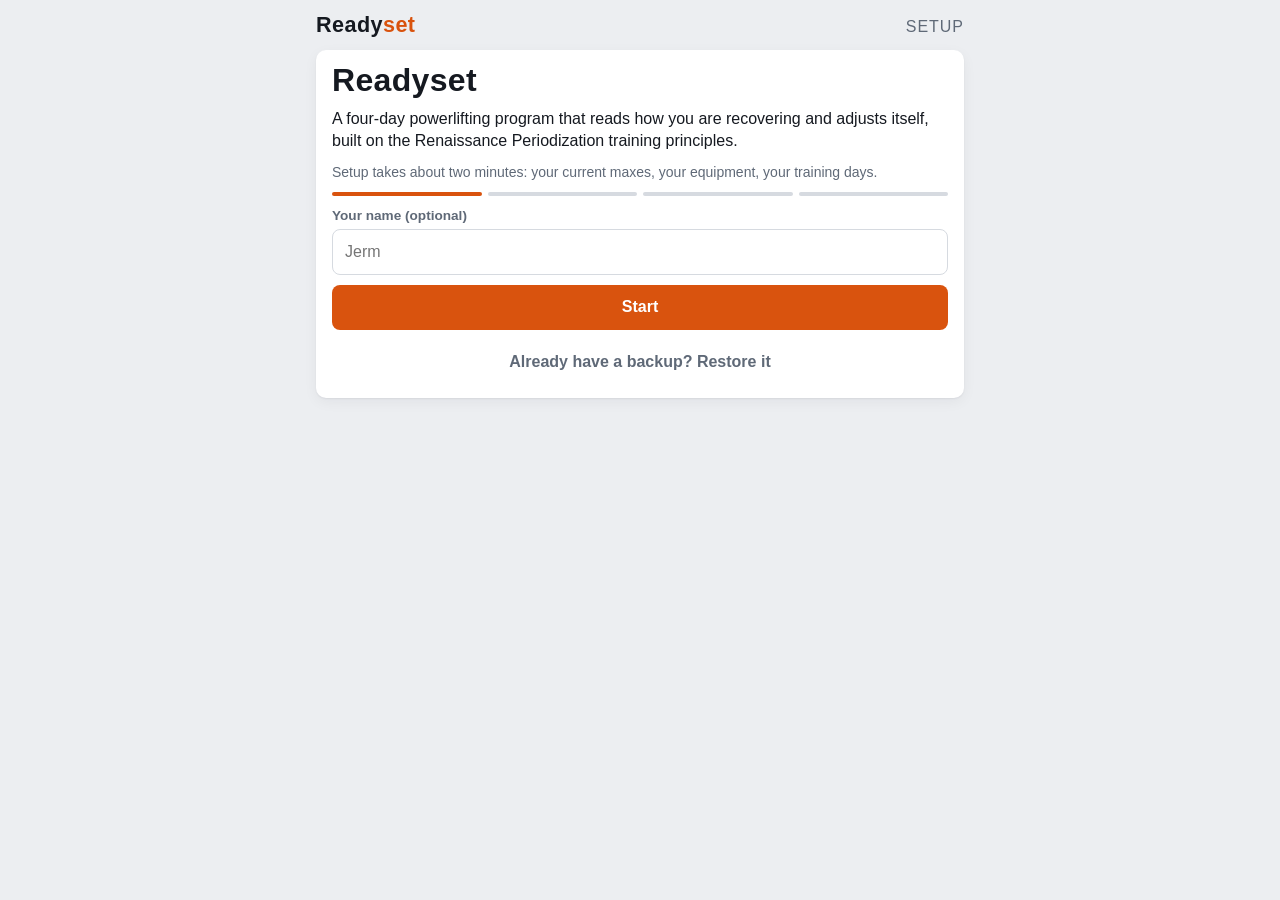
==== docs/index.html @ f913c081 "Tap-for-details 1RM chart; eighth audit (whole-program walkthrough) History: tap any session dot for" ====
<!doctype html>
<html lang="en">
<head>
<meta charset="utf-8">
<meta http-equiv="Content-Security-Policy" content="default-src 'self'; script-src 'sha256-/PBY0cTAysZam9MMBzsAKtHHOX3YGZZyQYgmKND1dws=' 'sha256-ccfa1LW2Wn+ZHP4ciN9Q5yNp/dCC81BJOCA/R4LYLEs=' 'sha256-JGAspFU+LhfOPpfG3NU3KwzmsjkxjOed3No72D8VTCQ=' 'sha256-myCgPvpz7UKblPsgSt8RG+dvhaAx2YEDzOR8uzFLh+k='; style-src 'self' 'unsafe-inline' https://fonts.googleapis.com; font-src https://fonts.gstatic.com; img-src 'self'; connect-src 'self'; manifest-src 'self'; worker-src 'self'; child-src 'self'; base-uri 'none'; form-action 'none'; object-src 'none'; frame-src 'none'">
<meta name="viewport" content="width=device-width, initial-scale=1, viewport-fit=cover">
<meta name="apple-mobile-web-app-capable" content="yes">
<meta name="mobile-web-app-capable" content="yes">
<meta name="apple-mobile-web-app-status-bar-style" content="black">
<meta name="apple-mobile-web-app-title" content="Readyset">
<meta name="theme-color" content="#0f1216" media="(prefers-color-scheme: dark)">
<meta name="theme-color" content="#eceef1" media="(prefers-color-scheme: light)">
<link rel="manifest" href="./manifest.webmanifest">
<link rel="apple-touch-icon" href="./icon-180.png">
<link rel="icon" href="./icon-192.png">
<meta name="readyset-build" content="4931b24c9e63">
<title>Readyset</title>
<meta name="claude:viewport-fit-sides" content="cover">
<link rel="stylesheet" href="https://fonts.googleapis.com/css2?family=Barlow+Condensed:wght@600;700&family=Barlow:wght@400;500;600&display=swap">
<style>
/* Layout: one-column phone app; sticky header, bottom tab bar, cards only where a thing is tappable. */
:root {
  --bg: #eceef1;            /* cool steel paper */
  --surface: #ffffff;
  --surface-2: #f5f6f8;
  --line: #d6dae0;
  --fg: #151920;
  --muted: #5f6977;
  --accent: #d9530e;        /* safety orange, like a loading pin */
  --accent-fg: #ffffff;
  --accent-soft: #fde9dc;
  --good: #1f8a4c; --good-soft: #dff3e6;
  --warn: #b7860b; --warn-soft: #fbf0cc;
  --bad: #c73a32;  --bad-soft: #fbe0de;
  --display: "Barlow Condensed", "Arial Narrow", "Helvetica Neue", Arial, sans-serif;
  --body: "Barlow", "Helvetica Neue", Arial, system-ui, sans-serif;
  --radius: 10px;
  --shadow: 0 1px 2px rgba(10, 20, 40, .06), 0 4px 14px rgba(10, 20, 40, .05);
}
@media (prefers-color-scheme: dark) {
  :root:not([data-theme="light"]) {
    --bg: #0f1216; --surface: #171b21; --surface-2: #1e232b; --line: #2b323c;
    --fg: #e9ecf0; --muted: #98a2b0; --accent: #ff7a30; --accent-fg: #14110e; --accent-soft: #3a2316;
    --good: #46c272; --good-soft: #163a25; --warn: #e5b42c; --warn-soft: #3b3012; --bad: #f0635a; --bad-soft: #43201e;
    --shadow: 0 1px 2px rgba(0,0,0,.4), 0 4px 14px rgba(0,0,0,.3);
    color-scheme: dark;
  }
}
:root[data-theme="dark"] {
  --bg: #0f1216; --surface: #171b21; --surface-2: #1e232b; --line: #2b323c;
  --fg: #e9ecf0; --muted: #98a2b0; --accent: #ff7a30; --accent-fg: #14110e; --accent-soft: #3a2316;
  --good: #46c272; --good-soft: #163a25; --warn: #e5b42c; --warn-soft: #3b3012; --bad: #f0635a; --bad-soft: #43201e;
  --shadow: 0 1px 2px rgba(0,0,0,.4), 0 4px 14px rgba(0,0,0,.3);
  color-scheme: dark;
}
* { box-sizing: border-box; }
[hidden] { display: none !important; }
/* Touch: no double-tap zoom on quick repeated taps, no grey tap flash (buttons press instead),
   and taps never select text or pop the iOS callout. Pinch zoom stays available. */
html { height: 100%; touch-action: manipulation; -webkit-tap-highlight-color: transparent; }
/* App shell: the page itself never scrolls. Header, content area and tab bar stack in a column
   and only the content area (#scroller) scrolls. On iOS a tap on anything inside a gliding
   scroller only stops the glide; keeping the tab bar outside it means one tap always switches. */
html, body { overflow: hidden; overscroll-behavior: none; }
body { height: 100%; margin: 0; background: var(--bg); color: var(--fg); font-family: var(--body); font-size: 16px; line-height: 1.4; -webkit-text-size-adjust: 100%; text-size-adjust: 100%; }
button, .tabbar, .pill, .set .n, .timer, .seg, .chips { -webkit-user-select: none; user-select: none; -webkit-touch-callout: none; }
/* iOS zooms the page into any form control whose text is under 16px, and often stays zoomed,
   which is what makes scrolling drift sideways. No control here goes below 16px. */
input, select, textarea { font-size: max(16px, 1em); }
/* While the RPE sheet is up the content behind it must not scroll under your thumb. */
body:has(.sheet-bg) #scroller { overflow: hidden; }
h1, h2, h3 { font-family: var(--display); font-weight: 700; line-height: 1.05; margin: 0; text-wrap: balance; letter-spacing: .01em; }
h1 { font-size: 2rem; } h2 { font-size: 1.45rem; } h3 { font-size: 1.15rem; text-transform: uppercase; letter-spacing: .06em; color: var(--muted); font-weight: 600; }
p { margin: 0; }
button, input, select, textarea { font: inherit; color: inherit; }
button { cursor: pointer; }
:focus-visible { outline: 2px solid var(--accent); outline-offset: 2px; }
.num { font-variant-numeric: tabular-nums; }
.muted { color: var(--muted); }
.small { font-size: .875rem; }
.tiny { font-size: .78rem; text-transform: uppercase; letter-spacing: .08em; color: var(--muted); font-weight: 600; }
.display { font-family: var(--display); }

/* App frame */
/* Only the status-bar strip stays fixed at the top (the header scrolls away with the content). */
#app { height: 100%; display: flex; flex-direction: column; overflow: hidden; padding-top: env(safe-area-inset-top, 0px); background: var(--bg); }
#scroller { flex: 1 1 auto; min-height: 0; overflow-x: hidden; overflow-y: auto; -webkit-overflow-scrolling: touch; overscroll-behavior-y: contain; display: flex; flex-direction: column; }
.topbar { flex: none; padding-top: 10px; padding-bottom: 0; padding-left: max(16px, env(safe-area-inset-left, 0px)); padding-right: max(16px, env(safe-area-inset-right, 0px)); display: flex; align-items: baseline; justify-content: space-between; gap: 12px; max-width: 680px; width: 100%; margin: 0 auto; }
.topbar .brand { font-family: var(--display); font-weight: 700; font-size: 1.35rem; letter-spacing: .02em; }
.topbar .brand span { color: var(--accent); }
.topbar .pos { font-family: var(--display); font-size: 1rem; color: var(--muted); text-transform: uppercase; letter-spacing: .06em; text-align: right; }
/* --tabbar-h is the bar's height above the home indicator; content, the rest timer and the sheet
   all clear it plus the device's own safe area, whatever the phone. */
/* --sab: the home-indicator gap under the tab bar. The full inset (34px on Face ID iPhones) is
   far more than the thin indicator needs; keeping 12px leaves the labels just clear of it. */
:root { --tabbar-h: 56px; --gutter: 16px; --sab: max(0px, calc(env(safe-area-inset-bottom, 0px) - 22px)); }
main { flex: 1 0 auto; padding-top: 10px; padding-bottom: 28px; padding-left: max(var(--gutter), env(safe-area-inset-left, 0px)); padding-right: max(var(--gutter), env(safe-area-inset-right, 0px)); display: flex; flex-direction: column; gap: 14px; max-width: 680px; width: 100%; margin: 0 auto; }
body:has(#timer) main { padding-bottom: 96px; }
/* Setup and the recovery screen hide the tab bar, so the content reaches the home indicator. */
body:has(#tabbar[hidden]) main { padding-bottom: calc(28px + env(safe-area-inset-bottom, 0px)); }
main > * { min-width: 0; }
.tabbar { flex: none; position: relative; z-index: 9; display: flex; background: var(--surface); border-top: 1px solid var(--line); padding-bottom: var(--sab); padding-left: max(0px, env(safe-area-inset-left, 0px)); padding-right: max(0px, env(safe-area-inset-right, 0px)); }
.tabbar button { flex: 1; background: none; border: 0; height: var(--tabbar-h); padding: 4px; display: flex; flex-direction: column; align-items: center; justify-content: center; gap: 3px; color: var(--muted); font-family: var(--display); font-size: .86rem; line-height: 1.15; text-transform: uppercase; letter-spacing: .06em; }
.tabbar button svg { width: 25px; height: 25px; stroke: currentColor; fill: none; stroke-width: 1.8; stroke-linecap: round; stroke-linejoin: round; }
.tabbar button[aria-current="page"] { color: var(--accent); }

/* Cards and sections */
.card { background: var(--surface); border-radius: var(--radius); box-shadow: var(--shadow); padding: 14px 16px; display: flex; flex-direction: column; gap: 10px; min-width: 0; }
.card.flat { box-shadow: none; border: 1px solid var(--line); }
.card.accent { background: var(--accent); color: var(--accent-fg); }
.card.accent .muted, .card.accent .tiny { color: var(--accent-fg); opacity: .8; }
.row { display: flex; align-items: center; gap: 10px; flex-wrap: wrap; }
.row.between { justify-content: space-between; }
.stack { display: flex; flex-direction: column; gap: 6px; }
.grid2 { display: grid; grid-template-columns: repeat(auto-fit, minmax(128px, 1fr)); gap: 10px; }
/* Paired fields keep their boxes level even when one label wraps (narrow phones, larger text). */
.grid2 > label.f { justify-content: flex-end; }
.grid3 { display: grid; grid-template-columns: repeat(3, 1fr); gap: 8px; }
.kpi { display: flex; flex-direction: column; gap: 2px; }
.kpi .v { font-family: var(--display); font-size: 1.9rem; font-weight: 700; line-height: 1; }
.kpi .v small { font-size: .9rem; font-weight: 500; color: var(--muted); margin-left: 2px; }
hr.sep { border: 0; border-top: 1px solid var(--line); margin: 2px 0; }

/* Buttons */
.btn { border: 1px solid var(--line); background: var(--surface); border-radius: 8px; padding: 10px 14px; font-weight: 600; display: inline-flex; align-items: center; justify-content: center; gap: 8px; min-height: 44px; }
.btn.primary { background: var(--accent); color: var(--accent-fg); border-color: transparent; }
.btn.quiet { background: transparent; border-color: transparent; color: var(--muted); }
.btn.block { width: 100%; }
.btn.danger { color: var(--bad); border-color: var(--bad); }
.btn:disabled { opacity: .45; cursor: default; }
.btn.sm { min-height: 36px; padding: 6px 10px; font-size: .9rem; }
.btn.icon { min-width: 44px; min-height: 36px; padding: 6px; }
.row.nowrap { flex-wrap: nowrap; flex: none; }
select.btn, select.btn.sm { font-size: 16px; max-width: 100%; }
/* File picker styled as a button: the input stays in the layout (not display:none) so iOS opens it. */
.file-pick { position: relative; overflow: hidden; cursor: pointer; }
.file-pick input { position: absolute; inset: 0; width: 100%; height: 100%; opacity: 0; cursor: pointer; font-size: 16px; }
/* Pressed state, so every tap answers immediately. */
.btn:active, .seg button:active, .chips button:active, .rpegrid button:active, .set .rpe:active, .set .ok:active, .tabbar button:active, .ex-sum:active, .warm-sum:active, .timer button:active { opacity: .7; }
.btnrow { display: flex; gap: 8px; flex-wrap: wrap; }
.btnrow .btn { flex: 1; }

/* Segmented choice (1-5 scales, options) */
.seg { display: grid; gap: 6px; grid-auto-flow: column; grid-auto-columns: 1fr; }
.seg button { border: 1px solid var(--line); background: var(--surface-2); border-radius: 8px; padding: 10px 4px; min-height: 48px; font-weight: 600; display: flex; flex-direction: column; align-items: center; justify-content: center; gap: 2px; }
.seg button small { font-weight: 500; font-size: .7rem; color: var(--muted); text-transform: uppercase; letter-spacing: .05em; }
.seg button[aria-pressed="true"] { background: var(--accent); color: var(--accent-fg); border-color: transparent; }
.seg button[aria-pressed="true"] small { color: var(--accent-fg); opacity: .85; }
.seg.wrap { grid-auto-flow: row; grid-template-columns: repeat(2, 1fr); }
.q { display: flex; flex-direction: column; gap: 8px; }
.q .label { font-weight: 600; }

/* Pills */
.pill { display: inline-flex; align-items: center; gap: 6px; padding: 3px 10px; border-radius: 999px; font-size: .8rem; font-weight: 600; text-transform: uppercase; letter-spacing: .06em; background: var(--surface-2); color: var(--muted); border: 1px solid var(--line); }
.pill.green { background: var(--good-soft); color: var(--good); border-color: transparent; }
.pill.skipped { text-decoration: line-through; opacity: .7; border-style: dashed; }
.pill.yellow { background: var(--warn-soft); color: var(--warn); border-color: transparent; }
.pill.red { background: var(--bad-soft); color: var(--bad); border-color: transparent; }
.pill.accent { background: var(--accent-soft); color: var(--accent); border-color: transparent; }
.dot { width: 10px; height: 10px; border-radius: 50%; display: inline-block; }
.dot.green { background: var(--good); } .dot.yellow { background: var(--warn); } .dot.red { background: var(--bad); }

/* Exercise block in a session */
.ex { background: var(--surface); border-radius: var(--radius); box-shadow: var(--shadow); overflow: hidden; }
.ex-head { padding: 12px 14px 8px; display: flex; justify-content: space-between; align-items: flex-start; gap: 10px; }
.ex-head .name { font-family: var(--display); font-size: 1.3rem; font-weight: 700; line-height: 1.1; }
.ex-head .meta { font-size: .85rem; color: var(--muted); }
.ex-note { padding: 0 14px 8px; font-size: .9rem; color: var(--muted); }
.sets { display: flex; flex-direction: column; }
.set { display: grid; grid-template-columns: 30px minmax(0, 1fr) minmax(0, 1fr) 60px 46px; align-items: center; gap: 6px; padding: 7px 10px 7px 12px; border-top: 1px solid var(--line); min-height: 52px; position: relative; overflow: hidden; touch-action: pan-y; }
/* Swipe to delete: the row's cells slide left by --sx and the Delete button follows them in. */
.set > *:not(.swipe-del) { transform: translateX(var(--sx, 0px)); transition: transform .18s ease; }
.set.swiping > *:not(.swipe-del) { transition: none; }
.set .swipe-del { position: absolute; top: 0; bottom: 0; right: calc(-84px - var(--sx, 0px)); width: 84px; border: 0; background: var(--bad); color: #fff; font-family: var(--display); font-weight: 700; font-size: .95rem; text-transform: uppercase; letter-spacing: .05em; display: flex; align-items: center; justify-content: center; transition: right .18s ease; }
.set.swiping .swipe-del { transition: none; }
.set .swipe-del:active { filter: brightness(.9); }
.set.is-warm { min-height: 46px; padding-block: 4px; }
.set.is-warm .field input { font-weight: 500; }
.set.next { box-shadow: inset 3px 0 0 var(--accent); }
.warm-sum { width: 100%; border: 0; border-top: 1px solid var(--line); background: var(--surface-2); text-align: left; min-height: 44px; display: grid; grid-template-columns: 30px 1fr auto; align-items: center; gap: 6px; padding: 6px 14px 6px 12px; color: inherit; }
.warm-sum .n { color: var(--good); }
/* A finished exercise folds to one line (tap to reopen), so the session gets shorter as you go. */
.ex.collapsed { box-shadow: none; border: 1px solid var(--line); }
.ex-sum { width: 100%; border: 0; background: var(--surface); color: inherit; text-align: left; display: grid; grid-template-columns: 28px minmax(0, 1fr) auto; align-items: center; gap: 10px; padding: 10px 14px; min-height: 52px; }
.ex-sum .tick { width: 26px; height: 26px; border-radius: 50%; background: var(--good); color: #fff; display: inline-flex; align-items: center; justify-content: center; }
.ex-sum .tick svg { width: 15px; height: 15px; stroke: currentColor; fill: none; stroke-width: 3; stroke-linecap: round; stroke-linejoin: round; }
.ex-sum .sum-main { display: flex; flex-direction: column; min-width: 0; }
.ex-sum .sum-main b { font-family: var(--display); font-size: 1.1rem; line-height: 1.15; }
.ex-sum .sum-main .small { white-space: nowrap; overflow: hidden; text-overflow: ellipsis; }
.ex-sum { grid-template-columns: 28px minmax(0, 1fr) 28px; }
.ex.collapsed.todo .tick { background: var(--surface-2); color: var(--fg); border: 2px solid var(--accent); font-family: var(--display); font-weight: 700; font-size: .95rem; }
.ex-sum .chev, .fold-btn svg { width: 22px; height: 22px; stroke: currentColor; fill: none; stroke-width: 2.2; stroke-linecap: round; stroke-linejoin: round; }
.ex-sum .chev { display: inline-flex; color: var(--muted); }
.ex-sum .chev svg { width: 22px; height: 22px; stroke: currentColor; fill: none; stroke-width: 2.2; stroke-linecap: round; stroke-linejoin: round; }
.ex-tools { display: flex; align-items: center; gap: 4px; flex: none; }
.fold-btn { width: 40px; height: 40px; margin: -6px -8px 0 0; border: 0; border-radius: 50%; background: transparent; color: var(--muted); display: inline-flex; align-items: center; justify-content: center; }
.fold-btn:active { opacity: .7; background: var(--surface-2); }
.session-tools { margin: -4px 0 -2px; flex-wrap: nowrap; }
.session-tools .small { min-width: 0; }
.foot-tools { display: flex; gap: 6px; align-items: center; flex-wrap: wrap; justify-content: flex-end; margin-left: auto; }
.set .del { width: 44px; height: 44px; border-radius: 50%; border: 2px solid var(--bad); background: var(--bad-soft); color: var(--bad); display: inline-flex; align-items: center; justify-content: center; }
.set .del svg { width: 18px; height: 18px; stroke: currentColor; fill: none; stroke-width: 2.6; stroke-linecap: round; }
.set .del:active { opacity: .7; }
/* History: name and date on the left; readiness and difficulty in fixed columns so they line up. */
.hist-row { display: grid; grid-template-columns: minmax(0, 1fr) 46px 96px; align-items: center; gap: 8px; padding: 2px 0; }
.hist-main { display: flex; flex-direction: column; min-width: 0; gap: 1px; }
.hist-main b { line-height: 1.2; }
.hist-ready, .hist-diff { display: flex; justify-content: center; }
.hist-row .pill { width: 100%; justify-content: center; padding: 3px 4px; font-size: .72rem; letter-spacing: .04em; white-space: nowrap; }
.set .n { font-family: var(--display); color: var(--muted); font-weight: 600; font-size: 1rem; }
.set.done { background: var(--surface-2); }
.set.done .n { color: var(--good); }
.set .field { display: flex; flex-direction: column; align-items: flex-start; gap: 0; }
.set .field input { width: 100%; max-width: 92px; border: 1px solid var(--line); border-radius: 6px; padding: 6px 8px; background: var(--surface); font-weight: 600; font-size: 1.05rem; font-variant-numeric: tabular-nums; -moz-appearance: textfield; }
.set .field input::-webkit-outer-spin-button, .set .field input::-webkit-inner-spin-button { -webkit-appearance: none; margin: 0; }
.set .field { min-width: 0; }
.set .field .u { font-size: .68rem; text-transform: uppercase; letter-spacing: .06em; color: var(--muted); max-width: 100%; white-space: nowrap; overflow: hidden; text-overflow: ellipsis; }
.set .rpe { min-height: 40px; border: 1px solid var(--line); border-radius: 6px; padding: 6px 4px; background: var(--surface); text-align: center; font-weight: 600; font-variant-numeric: tabular-nums; width: 100%; }
.set .rpe.empty { color: var(--muted); font-weight: 500; }
.set .ok { width: 44px; height: 44px; border-radius: 50%; border: 2px solid var(--line); background: var(--surface); display: inline-flex; align-items: center; justify-content: center; }
.set .ok svg { width: 20px; height: 20px; stroke: currentColor; fill: none; stroke-width: 2.5; stroke-linecap: round; stroke-linejoin: round; }
.set.done .ok { background: var(--good); border-color: var(--good); color: #fff; }
.set .kind { font-size: .68rem; text-transform: uppercase; letter-spacing: .06em; color: var(--accent); font-weight: 700; }
.ex-foot { padding: 8px 14px 12px; display: flex; gap: 8px; flex-wrap: wrap; align-items: center; justify-content: space-between; border-top: 1px solid var(--line); }
.plates { font-size: .85rem; color: var(--muted); }
.plates b { color: var(--fg); }
.warm { padding: 6px 14px 10px; font-size: .85rem; color: var(--muted); display: flex; gap: 10px; flex-wrap: wrap; }
.warm span { background: var(--surface-2); border-radius: 6px; padding: 2px 8px; }
details > summary { cursor: pointer; list-style: none; }
details > summary::-webkit-details-marker { display: none; }

/* RPE picker sheet */
.sheet-bg { position: fixed; inset: 0; background: rgba(0,0,0,.45); z-index: 20; display: flex; align-items: flex-end; justify-content: center; overscroll-behavior: contain; touch-action: none; }
.sheet { background: var(--surface); width: 100%; max-width: 680px; border-radius: 16px 16px 0 0; padding: 16px; padding-bottom: calc(16px + env(safe-area-inset-bottom, 0px)); padding-left: max(16px, env(safe-area-inset-left, 0px)); padding-right: max(16px, env(safe-area-inset-right, 0px)); display: flex; flex-direction: column; gap: 12px; max-height: 85vh; max-height: 85dvh; overflow: auto; overscroll-behavior: contain; touch-action: pan-y; }
.rpegrid { display: grid; grid-template-columns: repeat(5, 1fr); gap: 8px; }
.rpegrid button { border: 1px solid var(--line); border-radius: 8px; padding: 10px 0; font-weight: 700; font-size: 1.1rem; background: var(--surface-2); display: flex; flex-direction: column; gap: 2px; align-items: center; }
.rpegrid button small { font-weight: 500; font-size: .65rem; color: var(--muted); text-transform: uppercase; }
.rpegrid button.target { border-color: var(--accent); }

/* Rest timer bar */
.timer { position: fixed; left: 50%; transform: translateX(-50%); bottom: calc(var(--tabbar-h) + var(--sab) + 10px); z-index: 8; max-width: calc(100vw - 2 * var(--gutter)); white-space: nowrap; background: var(--fg); color: var(--bg); border-radius: 999px; padding: 8px 10px 8px 16px; display: flex; align-items: center; gap: 12px; box-shadow: var(--shadow); font-family: var(--display); font-size: 1.3rem; font-weight: 700; font-variant-numeric: tabular-nums; }
.timer button { background: transparent; border: 1px solid currentColor; color: inherit; border-radius: 999px; padding: 8px 12px; min-height: 40px; font-size: .9rem; font-family: var(--body); font-weight: 600; }
td input[type=number] { font-size: 1rem; min-height: 40px; }
.timer.over { background: var(--good); color: #fff; }

/* Forms */
label.f { display: flex; flex-direction: column; gap: 4px; font-size: .85rem; color: var(--muted); font-weight: 600; min-width: 0; }
label.f input, label.f select, label.f textarea { border: 1px solid var(--line); border-radius: 8px; padding: 10px 12px; background: var(--surface); font-size: 1rem; font-weight: 500; color: var(--fg); min-height: 44px; width: 100%; }
label.f input:not([type=checkbox]):not([type=file]), label.f select { height: 46px; }
label.f .opt { font-weight: 500; text-transform: none; color: var(--muted); opacity: .8; }
/* iOS draws date fields at their own width and height and centres the text, which made the date
   box spill over the field beside it. Make it behave like every other field. */
input[type="date"] { -webkit-appearance: none; appearance: none; display: block; min-width: 0; max-width: 100%; text-align: left; line-height: 1.4; }
input[type="date"]::-webkit-date-and-time-value { text-align: left; margin: 0; min-height: 1.4em; }
input[type="date"]::-webkit-calendar-picker-indicator { opacity: .6; }
label.f input[type=number] { font-variant-numeric: tabular-nums; }
.chips { display: flex; flex-wrap: wrap; gap: 6px; }
.chips button { border: 1px solid var(--line); background: var(--surface-2); border-radius: 999px; padding: 6px 12px; font-weight: 600; font-size: .9rem; min-height: 36px; }
.chips button[aria-pressed="true"] { background: var(--fg); color: var(--bg); border-color: transparent; }

/* Lists and tables */
table { border-collapse: collapse; width: 100%; font-size: .92rem; }
th, td { text-align: left; padding: 7px 6px; border-bottom: 1px solid var(--line); vertical-align: top; }
th { font-size: .72rem; text-transform: uppercase; letter-spacing: .07em; color: var(--muted); font-weight: 600; }
td.num, th.num { text-align: right; font-variant-numeric: tabular-nums; }
.tablewrap { overflow-x: auto; }
.loglist { display: flex; flex-direction: column; gap: 8px; }
.loglist .item { display: grid; grid-template-columns: 74px 1fr; gap: 10px; font-size: .9rem; }
.loglist .item .d { color: var(--muted); font-variant-numeric: tabular-nums; }
.session-item { display: flex; justify-content: space-between; gap: 10px; align-items: center; padding: 10px 0; border-bottom: 1px solid var(--line); }
.session-item:last-child { border-bottom: 0; }

/* Block timeline */
.timeline { display: grid; grid-template-columns: repeat(14, 1fr); gap: 3px; }
.timeline .w { height: 26px; border-radius: 4px; background: var(--surface-2); border: 1px solid var(--line); display: flex; align-items: center; justify-content: center; font-size: .65rem; font-weight: 700; color: var(--muted); }
.timeline .w.build { background: var(--good-soft); color: var(--good); border-color: transparent; }
.timeline .w.strength { background: var(--accent-soft); color: var(--accent); border-color: transparent; }
.timeline .w.peak { background: var(--bad-soft); color: var(--bad); border-color: transparent; }
.timeline .w.deload { background: var(--surface-2); color: var(--muted); border-style: dashed; }
.timeline .w.now { outline: 2px solid var(--fg); outline-offset: 1px; }
.bar { height: 10px; border-radius: 5px; background: var(--surface-2); overflow: hidden; border: 1px solid var(--line); }
.bar i { display: block; height: 100%; background: var(--accent); }
canvas { width: 100%; height: auto; display: block; }
canvas.tap-chart { cursor: pointer; -webkit-tap-highlight-color: transparent; touch-action: pan-y; }
.pt-card { margin-top: 8px; padding: 10px 12px 12px; border: 1px solid var(--line); border-left: 3px solid var(--accent); border-radius: 0 var(--radius) var(--radius) 0; background: var(--surface-2); display: flex; flex-direction: column; gap: 8px; }
.pt-head { display: flex; align-items: center; gap: 8px; }
.pt-title { display: flex; flex-direction: column; flex: 1; min-width: 0; }
.pt-head .btn.icon { min-width: 36px; flex: none; }
.pt-head .btn.icon svg { width: 18px; height: 18px; stroke: currentColor; stroke-width: 2.2; fill: none; stroke-linecap: round; }
.pt-big { display: flex; align-items: baseline; gap: 10px; }
.pt-num { font-family: var(--display); font-size: 2rem; font-weight: 700; line-height: 1; color: var(--accent); flex: none; }
.pt-ex { display: flex; flex-direction: column; gap: 4px; border-top: 1px solid var(--line); padding-top: 6px; }
.pt-set { display: grid; grid-template-columns: 1fr auto; column-gap: 10px; align-items: baseline; }
.pt-imp { font-weight: 700; text-align: right; }
.pt-imp::before { content: "→ "; color: var(--muted); font-weight: 500; }
.pt-why { grid-column: 1 / -1; }
.pt-card p { margin: 0; }
.pt-nav { align-items: center; flex-wrap: wrap; }
.pt-nav .btn { white-space: nowrap; }
.pt-nav .btn[disabled] { opacity: .4; }
.empty { text-align: center; color: var(--muted); padding: 20px 10px; }
.callout { border-left: 3px solid var(--accent); padding: 6px 12px; background: var(--surface-2); border-radius: 0 8px 8px 0; font-size: .92rem; }
.callout.good { border-color: var(--good); } .callout.warn { border-color: var(--warn); } .callout.bad { border-color: var(--bad); }
.update-bar { flex: none; display: flex; align-items: center; justify-content: space-between; gap: 10px; padding: 8px max(var(--gutter), env(safe-area-inset-right, 0px)) 8px max(var(--gutter), env(safe-area-inset-left, 0px)); background: var(--accent-soft); color: var(--fg); font-size: .9rem; border-bottom: 1px solid var(--line); }
.update-bar .btn { flex: none; }
.toast { position: fixed; left: 50%; transform: translateX(-50%); top: calc(12px + env(safe-area-inset-top, 0px)); z-index: 30; background: var(--fg); color: var(--bg); padding: 10px 16px; border-radius: 999px; font-weight: 600; box-shadow: var(--shadow); }
.steps { display: flex; gap: 6px; }
.steps i { flex: 1; height: 4px; border-radius: 2px; background: var(--line); }
.steps i.on { background: var(--accent); }
@media (prefers-reduced-motion: no-preference) { .set, .btn, .seg button { transition: background-color .15s ease, color .15s ease, opacity .1s ease; } }

/* Screen sizes. The layout is one fluid column; these only tune spacing at the extremes. */
/* Small phones (iPhone SE 1st gen, compact Androids, or any phone with large text): tighter
   gutters and set rows so the weight and reps fields keep a usable width. */
@media (max-width: 359px) {
  :root { --gutter: 10px; }
  .card { padding: 12px; }
  .set { grid-template-columns: 22px minmax(0, 1fr) minmax(0, 1fr) 50px 42px; gap: 4px; padding: 6px 6px 6px 8px; }
  .set .ok { width: 40px; height: 40px; }
  .set .field input { padding: 6px 5px; }
  .warm-sum { grid-template-columns: 22px 1fr auto; padding-left: 8px; }
  .ex-head, .ex-note, .ex-foot { padding-left: 10px; padding-right: 10px; }
  .topbar .pos { font-size: .85rem; }
  .seg button small { font-size: .62rem; letter-spacing: .02em; }
  .hist-row { grid-template-columns: minmax(0, 1fr) 40px 86px; gap: 6px; }
  .hist-row .pill { font-size: .66rem; letter-spacing: .02em; }
  .session-tools .small { display: none; }
  .set .del { width: 40px; height: 40px; }
  .tabbar button { font-size: .78rem; letter-spacing: .03em; }
  .timeline { gap: 2px; }
}
/* Large phones and tablets: roomier set rows. */
@media (min-width: 560px) { .set { grid-template-columns: 40px minmax(0, 1fr) minmax(0, 1fr) 80px 52px; } .set .field input { max-width: 120px; } }
/* Phone on its side: little height, so trim the chrome. */
@media (orientation: landscape) and (max-height: 500px) {
  :root { --tabbar-h: 44px; }
  .tabbar button { flex-direction: row; gap: 6px; }
  .topbar { padding-top: 6px; }
  .sheet { max-height: 92dvh; }
  .rpegrid button { padding: 6px 0; }
}
.seg button small { text-align: center; line-height: 1.1; }

</style>
</head>
<body>
<div id="app">
  <div id="scroller">
    <header class="topbar">
      <div class="brand">Ready<span>set</span></div>
      <div class="pos" id="pos"></div>
    </header>
    <main id="main"></main>
  </div>
  <nav class="tabbar" id="tabbar" aria-label="Sections">
    <button data-view="today" aria-current="page"><svg viewBox="0 0 24 24"><path d="M4 12h2M18 12h2M7 8v8M17 8v8M9 10v4M15 10v4M9 12h6"/></svg>Today</button>
    <button data-view="program"><svg viewBox="0 0 24 24"><rect x="3" y="4" width="18" height="17" rx="2"/><path d="M3 9h18M8 2v4M16 2v4M7 13h3M7 17h3M14 13h3"/></svg>Program</button>
    <button data-view="history"><svg viewBox="0 0 24 24"><path d="M3 20h18M5 16l4-5 4 3 6-8"/></svg>History</button>
    <button data-view="settings"><svg viewBox="0 0 24 24"><circle cx="12" cy="12" r="3"/><path d="M19.4 15a1.7 1.7 0 0 0 .3 1.8l.1.1a2 2 0 1 1-2.8 2.8l-.1-.1a1.7 1.7 0 0 0-1.8-.3 1.7 1.7 0 0 0-1 1.5V21a2 2 0 1 1-4 0v-.1a1.7 1.7 0 0 0-1.1-1.5 1.7 1.7 0 0 0-1.8.3l-.1.1a2 2 0 1 1-2.8-2.8l.1-.1a1.7 1.7 0 0 0 .3-1.8 1.7 1.7 0 0 0-1.5-1H3a2 2 0 1 1 0-4h.1a1.7 1.7 0 0 0 1.5-1.1 1.7 1.7 0 0 0-.3-1.8l-.1-.1a2 2 0 1 1 2.8-2.8l.1.1a1.7 1.7 0 0 0 1.8.3H9a1.7 1.7 0 0 0 1-1.5V3a2 2 0 1 1 4 0v.1a1.7 1.7 0 0 0 1 1.5 1.7 1.7 0 0 0 1.8-.3l.1-.1a2 2 0 1 1 2.8 2.8l-.1.1a1.7 1.7 0 0 0-.3 1.8V9a1.7 1.7 0 0 0 1.5 1H21a2 2 0 1 1 0 4h-.1a1.7 1.7 0 0 0-1.5 1z"/></svg>Settings</button>
  </nav>
  <div id="overlay"></div>
</div>
<script>
/* Readyset engine — pure training logic, no DOM.
   Loads are fractions of the Training Max (TM). TM defaults to 90% of the lifter's 1RM, so a
   "100% TM" set is a ~90% 1RM set. %1RM figures in comments assume that default.
   Sources: Israetel, Hoffmann & Smith, Scientific Principles of Strength Training (2020); page
   numbers in comments refer to that book. */
(function (root) {
  'use strict';

  // ---------- Rep-max math (reps-to-failure -> fraction of 1RM) ----------
  const RM = [0, 1.0, 0.955, 0.922, 0.892, 0.863, 0.837, 0.811, 0.786, 0.762, 0.739, 0.717, 0.694, 0.672, 0.650, 0.630];
  function pctForRTF(n) {
    if (n <= 1) return 1;
    if (n >= 15) return RM[15] * Math.pow(0.978, n - 15);
    const lo = Math.floor(n), hi = Math.ceil(n), f = n - lo;
    return RM[lo] + (RM[hi] - RM[lo]) * f;
  }
  function rtfForPct(p) {
    if (p >= 1) return 1;
    for (let n = 1; n < 40; n++) {
      const a = pctForRTF(n), b = pctForRTF(n + 1);
      if (p <= a && p >= b) return n + (a - p) / (a - b);
    }
    return 40;
  }
  function e1rm(weight, reps, rpe) {
    if (!(weight > 0) || !(reps > 0) || !(rpe >= 0)) return 0;
    const rir = Math.max(0, Math.min(6, 10 - rpe));
    return weight / pctForRTF(Math.min(reps, 30) + rir);
  }
  const MAX_EVIDENCE_REPS = 20; // a set logged with more reps than this is a typo, not evidence
  function expectedRIR(pctOf1RM, reps) { return Math.max(0, rtfForPct(pctOf1RM) - reps); }
  function plannedRPE(pctOf1RM, reps) { return Math.min(10, Math.max(5, Math.round((10 - expectedRIR(pctOf1RM, reps)) * 2) / 2)); }

  // ---------- Loading ----------
  function roundTo(x, inc) { return Math.round(x / inc) * inc; }
  function plateLoad(total, bar, plates) {
    let perSide = (total - bar) / 2, out = [];
    if (!(perSide >= 0)) return { plates: [], exact: total === bar, short: 0 };
    const sorted = (plates || []).filter(p => typeof p === 'number' && p > 0).sort((a, b) => b - a);
    for (const p of sorted) { while (perSide >= p - 1e-9) { out.push(p); perSide -= p; } }
    return { plates: out, exact: perSide < 1e-9, short: perSide };
  }

  // ---------- Exercise catalog (home-gym equipment) ----------
  // tm: which TM the load comes from; mult: fraction of that TM equal to a "100%" prescription.
  // Variants must differ meaningfully from the competition lift (grip/stance >= one hand-width,
  // p.265), so each barbell variant carries a cue.
  const EX = {
    comp_squat:      { name: 'Competition Squat', tm: 'squat', mult: 1.0, load: 'bar', group: 'legs', muscles: ['quads', 'glutes'] },
    paused_squat:    { name: 'Paused Squat', tm: 'squat', mult: 0.85, load: 'bar', group: 'legs', muscles: ['quads', 'glutes'], cue: '2-count pause in the hole, stay tight, drive up' },
    tempo_squat:     { name: 'Tempo Squat', tm: 'squat', mult: 0.80, load: 'bar', group: 'legs', muscles: ['quads', 'glutes'], cue: '3 s down, no pause, normal up' },
    high_bar_squat:  { name: 'High-Bar Squat', tm: 'squat', mult: 0.88, load: 'bar', group: 'legs', muscles: ['quads', 'glutes'], cue: 'Bar on traps, upright torso, quads do the work' },
    low_bar_squat:   { name: 'Low-Bar Squat', tm: 'squat', mult: 1.0, load: 'bar', group: 'legs', muscles: ['glutes', 'hamstrings', 'quads'], cue: 'Bar on rear delts, hips back, forward lean, drive the hips up' },
    belt_squat:      { name: 'Belt Squat', tm: null, load: 'belt', group: 'legs', muscles: ['quads', 'glutes'], startHint: 'Pick a weight you could do for about 15 reps' },
    comp_bench:      { name: 'Competition Bench', tm: 'bench', mult: 1.0, load: 'bar', group: 'push', muscles: ['chest', 'triceps', 'delts'] },
    close_grip:      { name: 'Close-Grip Bench', tm: 'bench', mult: 0.90, load: 'bar', group: 'push', muscles: ['triceps', 'chest'], cue: 'Grip at least one hand-width (3-4 in) narrower than competition' },
    paused_bench:    { name: 'Long-Pause Bench', tm: 'bench', mult: 0.90, load: 'bar', group: 'push', muscles: ['chest', 'triceps'], cue: '3-count pause on the chest, stay tight' },
    spoto_press:     { name: 'Spoto Press', tm: 'bench', mult: 0.90, load: 'bar', group: 'push', muscles: ['chest', 'triceps'], cue: 'Pause 1 in off the chest for 2 s' },
    larsen_press:    { name: 'Larsen Press', tm: 'bench', mult: 0.85, load: 'bar', group: 'push', muscles: ['chest', 'triceps'], cue: 'Legs straight out, no leg drive' },
    ohp:             { name: 'Overhead Press', tm: 'bench', mult: 0.62, load: 'bar', group: 'push', muscles: ['delts', 'triceps'] },
    db_incline:      { name: 'Incline DB Press', tm: null, load: 'db', group: 'push', muscles: ['chest', 'delts', 'triceps'], startHint: 'Per dumbbell, about a 12-rep weight' },
    db_shoulder:     { name: 'Seated DB Shoulder Press', tm: null, load: 'db', group: 'push', muscles: ['delts', 'triceps'], startHint: 'Per dumbbell, about a 12-rep weight' },
    comp_deadlift:   { name: 'Competition Deadlift', tm: 'deadlift', mult: 1.0, load: 'bar', group: 'hinge', muscles: ['hamstrings', 'glutes', 'back'] },
    paused_deadlift: { name: 'Paused Deadlift', tm: 'deadlift', mult: 0.80, load: 'bar', group: 'hinge', muscles: ['hamstrings', 'glutes', 'back'], cue: '2-count pause just below the knee on the way up' },
    deficit_deadlift:{ name: 'Deficit Deadlift', tm: 'deadlift', mult: 0.85, load: 'bar', group: 'hinge', muscles: ['hamstrings', 'glutes', 'back'], cue: 'Stand on a 1-2 in plate' },
    rdl:             { name: 'Romanian Deadlift', tm: 'deadlift', mult: 0.60, load: 'bar', group: 'hinge', muscles: ['hamstrings', 'glutes', 'back'], cue: 'Soft knees, hips back, bar to mid-shin, no bounce' },
    block_pull:      { name: 'Block Pull', tm: 'deadlift', mult: 1.05, load: 'bar', group: 'hinge', muscles: ['back', 'glutes'], cue: 'Bar just below the knee' },
    lat_pulldown:    { name: 'Lat Pulldown', tm: null, load: 'machine', group: 'pull', muscles: ['back', 'biceps'], startHint: 'About a 12-rep weight' },
    low_row:         { name: 'Low Row', tm: null, load: 'machine', group: 'pull', muscles: ['back', 'biceps'], startHint: 'About a 12-rep weight' },
    db_row:          { name: 'Chest-Supported DB Row', tm: null, load: 'db', group: 'pull', muscles: ['back', 'biceps'], startHint: 'Per dumbbell, about a 12-rep weight' },
    face_pull:       { name: 'Face Pull', tm: null, load: 'machine', group: 'pull', muscles: ['rear delts', 'back'], startHint: 'Light, about a 15-rep weight (pulldown station)' },
    leg_curl:        { name: 'Seated Leg Curl', tm: null, load: 'machine', group: 'legs', muscles: ['hamstrings'], startHint: 'About a 12-rep weight' },
    leg_ext:         { name: 'Leg Extension', tm: null, load: 'machine', group: 'legs', muscles: ['quads'], startHint: 'About a 12-rep weight' },
    split_squat:     { name: 'DB Split Squat', tm: null, load: 'db', group: 'legs', muscles: ['quads', 'glutes'], startHint: 'Per dumbbell, about a 12-rep weight' },
    tri_pushdown:    { name: 'Triceps Pushdown', tm: null, load: 'machine', group: 'arms', muscles: ['triceps'], startHint: 'About a 12-rep weight (pulldown station)' },
    db_oh_tri:       { name: 'DB Overhead Triceps Extension', tm: null, load: 'db', group: 'arms', muscles: ['triceps'], startHint: 'One dumbbell, about a 12-rep weight' },
    db_curl:         { name: 'DB Curl', tm: null, load: 'db', group: 'arms', muscles: ['biceps'], startHint: 'Per dumbbell, about a 12-rep weight' },
    machine_curl:    { name: 'Low-Row Station Curl', tm: null, load: 'machine', group: 'arms', muscles: ['biceps'], startHint: 'About a 12-rep weight' },
    lateral_raise:   { name: 'DB Lateral Raise', tm: null, load: 'db', group: 'arms', muscles: ['delts'], startHint: 'Per dumbbell, about a 15-rep weight' },
    hanging_raise:   { name: 'Hanging Knee Raise', tm: null, load: 'bw', group: 'core', muscles: ['abs'] },
    cable_crunch:    { name: 'Pulldown Crunch', tm: null, load: 'machine', group: 'core', muscles: ['abs'], startHint: 'About a 15-rep weight' },
  };

  // Which exercises may fill each slot (first = default when the block names none).
  const SWAPS = {
    squat_primary: ['comp_squat'],
    bench_primary: ['comp_bench'],
    deadlift_primary: ['comp_deadlift'],
    bench_secondary: ['comp_bench', 'spoto_press', 'larsen_press', 'paused_bench'],
    squat_variation: ['belt_squat', 'paused_squat', 'tempo_squat', 'high_bar_squat', 'low_bar_squat', 'comp_squat'],
    bench_variation: ['close_grip', 'paused_bench', 'spoto_press', 'larsen_press', 'comp_bench'],
    hinge_variation: ['rdl', 'paused_deadlift', 'deficit_deadlift', 'block_pull', 'comp_deadlift'],
    press_secondary: ['ohp', 'db_shoulder', 'db_incline'],
    hamstrings: ['leg_curl', 'rdl'],
    quads: ['leg_ext', 'belt_squat', 'split_squat'],
    back_vertical: ['lat_pulldown', 'db_row'],
    back_horizontal: ['low_row', 'db_row', 'lat_pulldown'],
    rear_delts: ['face_pull', 'lateral_raise'],
    triceps: ['tri_pushdown', 'db_oh_tri'],
    biceps: ['db_curl', 'machine_curl'],
    delts: ['lateral_raise', 'face_pull'],
    abs: ['hanging_raise', 'cable_crunch'],
  };

  // ---------- Blocks ----------
  // pct is of (TM x exercise mult). With TM = 90% 1RM:
  //   Build:    primaries 70-77% 1RM for 7-8 reps (hypertrophy zone 60-75%, 6-10 reps; pp.17, 338)
  //   Strength: primaries 76-86% 1RM for 3-5 reps (75-90%, 3-6 reps; pp.18, 62, 339)
  //   Peak:     primaries 85-90% for 1-3 reps, then a test week (p.340)
  // Week-to-week: +2.5-3% load and 0-1 set in Build, load only in Strength (pp.79-82, 338-339).
  const BLOCKS = [
    {
      id: 'build', name: 'Build', focus: 'Muscle and work capacity', weeks: 4, deload: true,
      primary:   [{ sets: 3, reps: 8, pct: 0.775 }, { sets: 4, reps: 8, pct: 0.80 }, { sets: 4, reps: 8, pct: 0.825 }, { sets: 4, reps: 7, pct: 0.85 }],
      // Deadlift reps-at-percentage run about a rep under squat and bench and the erectors pay for 8s,
      // so the deadlift builds with 5-6s at 72-79% 1RM and the RDL carries the hamstring volume.
      primaryByLift: { deadlift: [{ sets: 3, reps: 6, pct: 0.80 }, { sets: 4, reps: 6, pct: 0.825 }, { sets: 4, reps: 6, pct: 0.85 }, { sets: 4, reps: 5, pct: 0.875 }] },
      secondary: [{ sets: 3, reps: 8, pct: 0.75 }, { sets: 3, reps: 8, pct: 0.775 }, { sets: 4, reps: 8, pct: 0.80 }, { sets: 4, reps: 8, pct: 0.825 }],
      accessory: [{ sets: 2, reps: 12 }, { sets: 3, reps: 12 }, { sets: 3, reps: 12 }, { sets: 3, reps: 12 }],
      plus: 2, light: { vol: 0.5, int: 0.9 }, deloadA: { vol: 0.5, int: 0.9 }, deloadB: { vol: 0.5, int: 0.5 },
      // Two variation sets, alternating between the two runs of the block in a macro (p.250: rotate
      // once per mesocycle; p.252: change the force line periodically). The squat variation is a
      // barbell squat so the squat is grooved twice a week (5-9 weekly sets per lift is where the
      // strength dose-response sits); the belt squat stays one swap away.
      variation: { squat_variation: 'paused_squat', bench_variation: 'close_grip', hinge_variation: 'rdl' },
      variationB: { squat_variation: 'high_bar_squat', bench_variation: 'larsen_press', hinge_variation: 'deficit_deadlift' },
    },
    {
      id: 'strength', name: 'Strength', focus: 'Heavier, fewer reps', weeks: 3, deload: true,
      // Week 3 opens with one single at ~92% 1RM (RPE 8 on the chart) before the triples: the
      // routine max anchor coaches use instead of a test week, and strong evidence for calibration.
      // Week 1 keeps the second lift at 2 sets so the Build -> Strength step in counted barbell sets
      // stays under ~30% (the week-2 scheme brings the third set back; earned sets go to the competition lift only).
      primary:   [{ sets: 4, reps: 5, pct: 0.85 }, { sets: 4, reps: 4, pct: 0.90 }, { sets: 3, reps: 3, pct: 0.95, opener: { pct: 1.02, rpe: 8 } }],
      secondary: [{ sets: 2, reps: 5, pct: 0.80 }, { sets: 3, reps: 5, pct: 0.83 }, { sets: 3, reps: 4, pct: 0.86 }],
      accessory: [{ sets: 2, reps: 10 }, { sets: 3, reps: 10 }, { sets: 3, reps: 8 }],
      plus: 1, light: { vol: 0.7, int: 0.7 }, deloadA: { vol: 0.7, int: 0.7 }, deloadB: { vol: 0.5, int: 0.5 },
      variation: { squat_variation: 'paused_squat', bench_variation: 'paused_bench', hinge_variation: 'paused_deadlift' },
      variationB: { squat_variation: 'high_bar_squat', bench_variation: 'spoto_press', hinge_variation: 'block_pull' },
    },
    {
      id: 'peak', name: 'Peak & Test', focus: 'Express strength, set new maxes', weeks: 2, deload: false, test: true,
      primary:   [{ sets: 3, reps: 3, pct: 0.95 }, { sets: 3, reps: 2, pct: 1.0 }],
      secondary: [{ sets: 3, reps: 4, pct: 0.80 }, { sets: 2, reps: 3, pct: 0.80 }],
      accessory: [{ sets: 2, reps: 10 }, { sets: 1, reps: 10 }],
      plus: 0, light: { vol: 0.5, int: 0.8 }, deloadA: { vol: 0.9, int: 0.5 }, deloadB: { vol: 0.5, int: 0.5 },
      variation: { squat_variation: 'comp_squat', bench_variation: 'comp_bench', hinge_variation: 'comp_deadlift' },
    },
  ];
  // The macro: two hypertrophy mesocycles, two strength mesocycles, an optional peak and test, then
  // an easy week (intermediates: 2-3 months per phase, pp.285, 313, 338-339; active rest once or
  // twice a year, p.155). Each block's second run uses its alternate variation set.
  const MACRO = [{ block: 'build', variant: 'A' }, { block: 'build', variant: 'B' }, { block: 'strength', variant: 'A' }, { block: 'strength', variant: 'B' }, { block: 'peak', variant: 'A' }];
  const blockIndex = (id) => BLOCKS.findIndex(b => b.id === id);
  // Active rest: 50% volume / 50% intensity, non-competition lifts (pp.155, 343).
  const REST = { primary: { sets: 2, reps: 5, pct: 0.50 }, secondary: { sets: 2, reps: 6, pct: 0.50 }, accessory: { sets: 2, reps: 12 },
    variation: { squat_primary: 'high_bar_squat', bench_primary: 'close_grip', deadlift_primary: 'paused_deadlift', bench_secondary: 'spoto_press', squat_variation: 'tempo_squat', bench_variation: 'larsen_press', hinge_variation: 'rdl' } };
  const TEST = { warmups: [{ reps: 5, pct: 0.55 }, { reps: 3, pct: 0.70 }, { reps: 2, pct: 0.80 }, { reps: 1, pct: 0.90 }, { reps: 1, pct: 0.97 }, { reps: 1, pct: 1.03 }], backoff: { sets: 2, reps: 3, pct: 0.80 } };

  // ---------- Tunable thresholds (one place, so simulations can sweep them) ----------
  const TUNE = {
    // Red needs at least two poor answers (one bad night barely moves maximal strength); yellow is
    // the common so-so day and gets a small load nudge rather than a volume cut.
    readiness: { green: 60, yellow: 35 },
    trim: { load: 0.975 },
    // In-session: a hard first set counts in full (RPE rises set to set at a fixed load, so a hard
    // first set predicts harder later sets); an easy day may push the remaining sets up by at most
    // 2.5% (never in Peak). Stop rules: a miss, a non-first set 2+ over target, or the floor.
    correction: { firstSetWeight: 0.5, firstSetHardWeight: 1.0, floor: 0.85, ceil: 1.025, ceilPeak: 1.0, minRpe: 4, lowRpeWeight: 0.35, stopOver: 2, stopMin: 8.5, floorStep: 0.925, floorHard: 1 },
    sessionCapMin: 75, // the top of the owner's 60-75 minute budget; estimates assume a full rest after every set
    calibrate: { downAt: 0.97, downMax: 0.95, downConfHigh: 1.5, downSure: 0.95, upAt: 1.02, upMax: 1.025, upFastAt: 1.04, allowance: 0.03, blockFloor: 0.90, blockFloorMissed: 0.85, minRpe: 6.5 },
    review: { add: 2, cut: -2, bigCut: -4, onTarget: 1 },
    // Deload-now triggers: within the week, and across the block (chronic under-recovery that
    // stays under the weekly triggers: many reds, repeated calibration drops, readiness trend).
    deload: { flaggedLifts: 2, redsWeek: 2, crushedWeek: 2, redsBlock: 4, calibDropsLift: 2, calibDropPct: 0.06, lightsBlock: 4, readinessDrop: 15, readinessLow: 45, readinessAbs: 55, readinessVeryLow: 40, readinessWeeks: 2, chronicFromWeek: 2, dialStepsPerBlock: 1, readinessMovesDial: true },
    // Volume dial: a lasting, program-wide set offset (-2..+2) that finds the lifter's recoverable
    // volume across blocks. Down one step whenever block-level fatigue forces a deload; up one step
    // after a block that stayed clean while already adding sets.
    dial: { min: -2, max: 2 },
  };

  // Hard weekly caps on working sets for each competition pattern (comp lift + barbell variants).
  // Set additions can never climb past these, so the volume that buried you stays out of reach.
  const CAPS = { squat: 12, bench: 16, deadlift: 9 };
  // Each phase has its own recoverable volume (pp.123-126): hypertrophy highest, peaking lowest.
  const CAPS_BY_BLOCK = { build: { squat: 14, bench: 18, deadlift: 10 }, strength: { squat: 12, bench: 16, deadlift: 9 }, peak: { squat: 8, bench: 12, deadlift: 6 } };
  function capFor(state, lift) { const b = BLOCKS[clampProgram(state).blockIdx]; return (CAPS_BY_BLOCK[b.id] || CAPS)[lift]; }
  const ACC_CAP = 4;

  // ---------- Four-day layout ----------
  // Squat 2x, bench muscles 3x (one overload), deadlift heavy 1x + a hinge variant (pp.219-220).
  const DAYS = [
    { id: 'A', name: 'Squat day', slots: [
      { key: 'squat_primary', role: 'primary', tm: 'squat' },
      { key: 'bench_secondary', role: 'secondary', tm: 'bench' },
      { key: 'hamstrings', role: 'accessory' },
      { key: 'back_vertical', role: 'accessory' },
      { key: 'abs', role: 'accessory', optional: true }] },
    // The hinge variation sits on bench day: two days before the heavy pull and the day after the
    // squat, not 24 h after the deadlift (deadlift and hamstring recovery is the slowest, pp.135,
    // 140, 219-220). Friday is upper body only, so Monday's squat follows three days without a bar.
    { id: 'B', name: 'Bench day', slots: [
      { key: 'bench_primary', role: 'primary', tm: 'bench' },
      { key: 'hinge_variation', role: 'secondary', tm: 'deadlift' },
      { key: 'back_horizontal', role: 'accessory' },
      { key: 'triceps', role: 'accessory' },
      { key: 'biceps', role: 'accessory', optional: true }] },
    { id: 'C', name: 'Deadlift day', slots: [
      { key: 'deadlift_primary', role: 'primary', tm: 'deadlift' },
      { key: 'squat_variation', role: 'secondary', tm: 'squat' },
      { key: 'quads', role: 'accessory' },
      { key: 'rear_delts', role: 'accessory' },
      { key: 'abs', role: 'accessory', optional: true }] },
    { id: 'D', name: 'Bench variation day', slots: [
      { key: 'bench_variation', role: 'secondary', tm: 'bench' },
      { key: 'press_secondary', role: 'secondary', tm: 'bench' },
      { key: 'back_vertical', role: 'accessory' },
      { key: 'delts', role: 'accessory', optional: true },
      { key: 'triceps', role: 'accessory' }] },
  ];

  // ---------- Readiness ----------
  // sleep, energy, motivation: 1 (worst) .. 5 (best). soreness: 1 (fresh) .. 5 (wrecked).
  function readinessScore(r) {
    r = r || {};
    const s = (v) => { const n = Number(v); return (Number.isFinite(n) ? Math.min(5, Math.max(1, n)) - 1 : 2) / 4; };
    const score = 100 * (0.30 * s(r.sleep) + 0.25 * s(r.energy) + 0.25 * (1 - s(r.soreness)) + 0.20 * s(r.motivation));
    const color = score >= TUNE.readiness.green ? 'green' : score >= TUNE.readiness.yellow ? 'yellow' : 'red';
    return { score: Math.round(score), color };
  }
  // Soreness by muscle group (1 none .. 4 very sore) -> the 1..5 soreness answer.
  function sorenessFromGroups(g) {
    const m = Math.max(g.legs || 1, g.push || 1, g.hinge || 1);
    return { 1: 1, 2: 2.5, 3: 4, 4: 5 }[m] || 1;
  }
  // Modes. 'full' = the plan. 'trim' (yellow) keeps the loads (most so-so days still allow an
  // overload, p.96) but drops bonus reps and any earned set additions. 'light' (red) is the
  // book's light session for the block: volume and intensity as fractions of the overload day
  // (pp.148-149). Light beats a day off for both fatigue and fitness (p.179).
  const MODES = { full: { label: 'As planned' }, trim: { label: 'Trimmed' }, light: { label: 'Light session' } };

  // ---------- Session generation ----------
  function tmOf(state, lift) { return state.lifts[lift].tm; }
  // The "other" bar position is the variation: high-bar for a low-bar competitor and vice versa.
  function otherSquat(state) { return state.settings.squatStyle === 'highbar' ? 'low_bar_squat' : 'high_bar_squat'; }
  function resolveExercise(state, slot, block, rest) {
    const sw = state.program.swaps || {};
    let id;
    const vset = (state.program.variantSet === 'B' && block.variationB) ? block.variationB : block.variation;
    if (sw[slot.key] && EX[sw[slot.key]] && SWAPS[slot.key].includes(sw[slot.key])) id = sw[slot.key];
    else if (rest && REST.variation[slot.key]) id = REST.variation[slot.key];
    else if (vset && vset[slot.key]) id = vset[slot.key];
    else id = SWAPS[slot.key][0];
    if (id === 'high_bar_squat' || id === 'low_bar_squat') id = otherSquat(state);
    if (!EX[id]) id = SWAPS[slot.key][0];
    return id;
  }
  function clampProgram(state) {
    const P = state.program;
    if (!(P.blockIdx >= 0 && P.blockIdx < BLOCKS.length)) P.blockIdx = 0;
    const tw = totalWeeks(BLOCKS[P.blockIdx]);
    if (!(P.week >= 1 && P.week <= tw)) P.week = Math.min(Math.max(1, Math.round(P.week) || 1), tw);
    if (!(P.dayIdx >= 0 && P.dayIdx < DAYS.length)) P.dayIdx = 0;
    if (P.special && !(P.special.weeksLeft > 0)) P.special.weeksLeft = 1;
    if (P.special && P.special.type !== 'rest' && P.special.type !== 'deload') P.special = null;
    if (typeof P.calibDrops !== 'object' || !P.calibDrops) P.calibDrops = {};
    P.setAdj = Object.assign({ squat: 0, bench: 0, deadlift: 0, acc: 0 }, P.setAdj || {});
    P.loadAdj = Object.assign({ squat: 0, bench: 0, deadlift: 0 }, P.loadAdj || {});
    P.flags = Object.assign({ squat: 0, bench: 0, deadlift: 0 }, P.flags || {});
    return P;
  }
  function exerciseName(state, exId) {
    if (exId === 'comp_squat') return `Competition Squat (${state.settings.squatStyle === 'highbar' ? 'high-bar' : 'low-bar'})`;
    if (exId === 'comp_deadlift') return `Competition Deadlift (${state.settings.deadliftStyle === 'sumo' ? 'sumo' : 'conventional'})`;
    return EX[exId].name;
  }
  // Swap choices for a slot, hiding the bar position that is already the competition squat.
  function swapOptions(state, slotKey) {
    const hide = state.settings.squatStyle === 'highbar' ? 'high_bar_squat' : 'low_bar_squat';
    return (SWAPS[slotKey] || []).filter(x => x !== hide);
  }
  function accWeight(state, ex) { const a = (state.acc || {})[ex]; return a && a.weight != null ? a.weight : null; }
  function position(state) {
    const P = clampProgram(state), block = BLOCKS[P.blockIdx];
    const rest = !!(P.special && P.special.type === 'rest');
    const inserted = !!(P.special && P.special.type === 'deload'); // a deload week taken early; the block resumes after it
    const isDeload = !rest && ((block.deload && P.week > block.weeks) || inserted);
    const isTest = !rest && !inserted && block.test && P.week > block.weeks;
    return { block, rest, isDeload, isTest, inserted, wk: Math.min(P.week, block.weeks) - 1, day: DAYS[P.dayIdx] };
  }

  function buildSession(state, mode) {
    const P = state.program, S = state.settings;
    const { block, rest, isDeload, isTest, inserted, wk, day } = position(state);
    mode = MODES[mode] ? mode : 'full';
    const out = { block: rest ? 'rest' : block.id, blockName: rest ? 'Easy week' : block.name, week: P.week, isDeload, isTest, isRest: rest, dayId: day.id, dayName: day.name, mode, exercises: [], notes: [] };
    const firstHalf = P.dayIdx < 2;
    const lastWk = inserted ? Math.max(0, Math.min(P.week, block.weeks) - 1) : block.weeks - 1; // an inserted deload is relative to the week it interrupts

    const inc = S.increment > 0 ? S.increment : 5, bar = S.barWeight > 0 ? S.barWeight : 45;
    for (const slot of day.slots) {
      const exId = resolveExercise(state, slot, block, rest);
      const ex = EX[exId];
      // A TM-loaded exercise in an accessory slot (RDL for hamstrings) takes its lift from the
      // exercise and follows the second-lift scheme.
      const lift = ex.tm ? (slot.tm || ex.tm) : null;
      const schemeRole = slot.role === 'accessory' && ex.tm ? 'secondary' : slot.role;
      const heavyBlock = block.id !== 'build' && !rest; // heavy triples and singles earn +60 s on the main lift
      const item = { slotKey: slot.key, ex: exId, name: exerciseName(state, exId), role: slot.role, lift, load: ex.load, optional: !!slot.optional, cue: ex.cue || null, sets: [],
        rest: slot.role === 'primary' ? S.restPrimary + (heavyBlock ? 60 : 0) : slot.role === 'secondary' ? S.restSecondary : S.restAccessory };

      // --- Test week: primaries work up to a heavy single ---
      if (isTest && slot.role === 'primary') {
        const tm = tmOf(state, lift);
        for (const w of TEST.warmups) item.sets.push({ w: Math.max(bar, roundTo(tm * w.pct, inc)), reps: w.reps, pct: w.pct, kind: w.pct >= 0.97 ? 'test' : 'warm', rpeTarget: w.pct >= 1.03 ? 9 : w.pct >= 0.97 ? 8 : null });
        item.sets.push({ w: null, reps: 1, pct: null, kind: 'test', rpeTarget: 9, open: true });
        for (let i = 0; i < TEST.backoff.sets; i++) item.sets.push({ w: Math.max(bar, roundTo(tm * TEST.backoff.pct, inc)), reps: TEST.backoff.reps, pct: TEST.backoff.pct, kind: 'work', rpeTarget: 7 });
        item.note = 'Work up to one single at RPE 9 (one clean rep left). Add 2-5% to the last line if the single before it was RPE 8 or less. Stop there, then do the back-off sets.';
        out.exercises.push(item);
        continue;
      }

      if (ex.tm) {
        // ----- Barbell lift loaded from a TM -----
        let base, volF = 1, intF = 1;
        const schemeFor = (w) => (schemeRole === 'primary' && block.primaryByLift && block.primaryByLift[lift]) ? block.primaryByLift[lift][w] : block[schemeRole][w];
        if (rest) { base = REST[schemeRole]; }
        else if (isDeload || isTest) {
          base = schemeFor(lastWk);
          const d = firstHalf ? block.deloadA : block.deloadB; volF = d.vol; intF = d.int;
          if (isTest) { volF = 0.5; intF = 0.7; }
        } else {
          base = schemeFor(wk);
          if (mode === 'light') { volF = block.light.vol; intF = block.light.int; }
          else if (mode === 'trim') intF = TUNE.trim.load; // yellow day: a one-step load nudge, sets and reps unchanged
        }
        const adj = (!rest && !isDeload && !isTest) ? ((P.loadAdj && P.loadAdj[lift]) || 0) : 0;
        if (!rest && !isDeload && !isTest && P.layoffPct) intF *= 1 + P.layoffPct; // after a layoff: a flat 5% off every load this week
        let sets = base.sets;
        // Earned extra sets go to the competition lift only (coaches add sets to the main movement,
        // not to each variant), only on a green day; a reduction applies on every kind of day and to
        // every close variant. Earned sets never reach the Peak block ("few or no sets added", p.340).
        if (!rest && !isDeload && !isTest && ex.mult >= 0.8 && !block.test) {
          const sa = (P.setAdj && P.setAdj[lift]) || 0;
          const isComp = ex.mult === 1 && slot.role === 'primary';
          sets += sa > 0 ? (mode === 'full' && isComp ? sa : 0) : sa;
        }
        if (!rest && !isDeload && !isTest) sets = Math.max(2, sets + (P.volumeDial || 0));
        sets = Math.max(1, Math.round(sets * volF + 1e-9));
        if (volF < 1 && sets < 2 && base.sets >= 3) sets = 2;
        const pct = (base.pct + adj) * intF;
        const intended = roundTo(tmOf(state, lift) * ex.mult * pct, inc);
        const w = Math.max(bar, intended);
        const oneRM = state.lifts[lift].oneRM * ex.mult;
        const pct1rm = oneRM > 0 ? w / oneRM : 1;
        // When the empty bar is well over the planned load (a light lifter's OHP or close-grip),
        // fewer reps keep the planned effort instead of prescribing sets to failure.
        let reps = base.reps;
        if (w > intended * 1.1 && oneRM > 0) { const want = Math.max(8, plannedRPE(Math.min(1, intended / oneRM), base.reps)); while (reps > 3 && plannedRPE(pct1rm, reps) > want) reps--; }
        const rpe = plannedRPE(pct1rm, reps);
        if (rpe >= 9.5 && w === bar && w > intended) item.note = 'The empty bar is close to your max on this lift: do the reps you can with two in reserve, or pin a dumbbell variation under Program > Exercise choices.';
        // Bonus reps: primary slot only, and never past RPE 9 (no sets to failure, p.97).
        const plusOk = mode === 'full' && !isDeload && !isTest && !rest && block.plus > 0 && slot.role === 'primary';
        const plus = plusOk ? Math.max(0, Math.min(block.plus, Math.floor(expectedRIR(pct1rm, reps)) - 1)) : 0;
        if (S.warmupSets !== false) for (const st of warmups(w, bar, inc, schemeRole)) item.sets.push({ w: st.w, reps: st.reps, kind: 'warm' });
        if (base.opener && slot.role === 'primary' && mode !== 'light' && !isDeload && !isTest && !rest) {
          const ow = Math.max(bar, roundTo(tmOf(state, lift) * ex.mult * base.opener.pct * (mode === 'trim' ? TUNE.trim.load : 1), inc));
          item.sets.push({ w: ow, reps: 1, pct: base.opener.pct * (mode === 'trim' ? TUNE.trim.load : 1), kind: 'single', rpeTarget: base.opener.rpe });
          item.note = `Opener: one single at about RPE ${base.opener.rpe} (two clean reps left), then the working sets. Set the safeties.`;
        }
        for (let i = 0; i < sets; i++) {
          const ind = i === 0 && plus > 0;
          item.sets.push({ w, reps, pct, kind: 'work', ind, plus: ind ? plus : 0, rpeTarget: rpe });
        }
        item.pctTM = pct; item.rpeTarget = rpe;
      } else {
        // ----- Self-loaded (belt squat, dumbbells, machines): double progression -----
        let sch, volF = 1, intF = 1;
        if (rest) { sch = REST.accessory; intF = 0.8; }
        else if (isDeload || isTest) { sch = block.accessory[lastWk]; volF = 0.5; intF = firstHalf && !isTest ? 0.9 : 0.7; }
        else {
          const s = block[slot.role][wk];
          sch = slot.role === 'accessory' ? s : { sets: s.sets, reps: Math.max(8, s.reps + 2) };
          if (mode === 'light') { volF = block.light.vol; intF = Math.max(0.7, block.light.int); }
        }
        let sets = sch.sets;
        if (!rest && !isDeload && !isTest) { const sa = (P.setAdj && P.setAdj.acc) || 0; sets += mode === 'full' ? sa : Math.min(0, sa); sets = Math.max(1, sets + Math.min(0, P.volumeDial || 0)); }
        sets = Math.max(1, Math.min(ACC_CAP, Math.round(sets * volF + 1e-9)));
        const w0 = accWeight(state, exId);
        const w = w0 == null ? null : ex.load === 'bw' ? null : roundTo(w0 * intF, ex.load === 'db' ? (S.dbIncrement > 0 ? S.dbIncrement : 5) : 5);
        for (let i = 0; i < sets; i++) item.sets.push({ w, reps: sch.reps, kind: 'work', rpeTarget: 8 });
        item.repRange = [sch.reps, sch.reps + 3];
        item.needsWeight = w0 == null && ex.load !== 'bw';
        item.startHint = ex.startHint;
      }
      out.exercises.push(item);
    }
    const cardioF = mode === 'light' ? 0.5 : 1;
    out.cardioMin = Math.round(S.cardioMin * cardioF);
    out.estMinutes = estimateMinutes(out);
    if (isDeload) out.notes.push((inserted ? 'Deload taken early; the block picks up where it left off afterwards. ' : '') + (firstHalf ? 'Deload, first half: half the sets, loads kept high so nothing detrains.' : 'Deload, second half: half the sets at half the load. It is meant to feel easy.'));
    if (rest) out.notes.push('Active rest: everything at about half volume and half load, on variations. Technique practice, not work.');
    return out;
  }

  function estimateMinutes(sess) {
    let s = 8;
    for (const e of sess.exercises) {
      const warm = e.sets.filter(x => x.kind === 'warm').length, n = e.sets.length - warm;
      s += n * (e.rest / 60 + 0.75) + warm * 1.1 + (warm ? 0.5 : e.role === 'primary' ? 5 : e.role === 'secondary' ? 3 : 1);
    }
    return Math.round(s);
  }

  // Warm-up ramp to the first working weight. Fractions are of the WORKING weight, not the 1RM:
  // reps fall as load rises, jumps shrink near the top, and the last step is a single at ~90% so
  // the first work set is not a surprise. A heavier target earns more steps; the second barbell
  // lift of a session (already warm) gets a shorter ramp. Steps closer than 10 lb are dropped.
  function warmups(target, bar, increment, role) {
    const steps = [{ w: bar, reps: role === 'primary' ? 10 : 8 }];
    if (target <= bar + 20) return steps;
    const full = target >= 300 ? [[0.5, 5], [0.65, 3], [0.78, 2], [0.88, 1]]
      : target >= bar * 3 ? [[0.4, 8], [0.55, 5], [0.7, 3], [0.82, 2], [0.9, 1]]
      : [[0.5, 5], [0.7, 3], [0.85, 1]];
    const short = target >= bar * 3 ? [[0.5, 5], [0.7, 3], [0.85, 1]] : [[0.6, 4], [0.8, 2]];
    const ramp = role === 'primary' ? full : short;
    let last = bar;
    for (const [r, reps] of ramp) {
      const w = roundTo(target * r, increment);
      if (w >= last + 10 && w <= target - 10) { steps.push({ w, reps }); last = w; }
    }
    return steps;
  }

  // ---------- In-session correction (what a coach does between sets) ----------
  // evidence: the done working sets so far [{w, reps, rpe, first}]. A missed set is RPE 10 at the
  // reps achieved; bonus reps count as reps. Each set implies a 1RM via the rep-max table; the
  // weight that would land the planned reps at the target RPE comes back from the same table.
  // Confidence: the first set alone counts half (it often feels heaviest for reasons that are not
  // fitness); sets below RPE 6 are too far from failure to say much and count half too.
  function liftCorrection(evidence, plannedW, reps, targetRPE, caps) {
    const C = TUNE.correction;
    caps = caps || { down: C.floor, up: C.ceil };
    if (!(plannedW > 0) || !(reps > 0) || !(targetRPE >= 1)) return null;
    const rows = (evidence || []).filter(x => x.w > 0 && x.reps > 0 && x.reps <= MAX_EVIDENCE_REPS && Number.isFinite(x.rpe) && x.rpe >= C.minRpe && x.rpe <= 10);
    if (!rows.length) return null;
    let num = 0, den = 0;
    for (const x of rows) {
      const hard = x.missed || x.rpe >= (x.target != null ? x.target : targetRPE) + 1.5;
      const wt = (x.first ? (hard ? C.firstSetHardWeight : C.firstSetWeight) : 1) * (x.rpe < 6 ? C.lowRpeWeight : x.rpe < 7 ? 0.5 : 1);
      num += wt * e1rm(x.w, x.reps, x.rpe); den += wt;
    }
    const est = num / den;
    const ideal = est * pctForRTF(reps + Math.max(0, 10 - targetRPE));
    const conf = Math.min(1, den);
    let w = plannedW + (ideal - plannedW) * conf;
    // The floor starts at 85% of the plan. Carrying on at the floor and finding a set still too hard
    // (a full RPE over target) lowers it another step, and again for each such set: the floor is a
    // brake on one bad reading, not a weight the exercise is stuck at.
    let floor = plannedW * caps.down;
    const ceil = plannedW * caps.up;
    for (const x of rows) {
      const tgt = x.target != null ? x.target : targetRPE;
      const nearFloor = x.w <= floor + Math.max(floor * 0.01, (caps.inc || 0) / 2) + 1e-9; // the loaded weight is the floor rounded to the plates
      if (!x.first && nearFloor && (x.missed || x.rpe >= tgt + C.floorHard)) floor *= C.floorStep;
    }
    const hitFloor = w < floor - 1e-9;
    w = Math.max(floor, Math.min(ceil, w));
    // RTS-style stop: a miss, a later set still 2+ over target after a correction, or the floor.
    const last = rows[rows.length - 1];
    const stop = rows.some(x => x.missed) || (rows.length >= 2 && !last.first && last.rpe >= (last.target != null ? last.target : targetRPE) + C.stopOver && last.rpe >= C.stopMin) || hitFloor;
    return { w, est, ideal, conf, hitFloor, stop, delta: w / plannedW - 1 };
  }

  // ---------- Between sessions: calibrate the 1RM from what was actually lifted ----------
  // Every working set with an RPE (or a miss) on a competition lift or a close barbell variant
  // implies a 1RM. The session estimate is their confidence-weighted mean (variants half weight,
  // first sets half weight, RPE 6-6.5 half weight). Fatigue management is the priority, so the
  // 1RM follows a low session at once (up to 5% per session) but rises only on the smoothed
  // estimate, by at most 2.5% per session, and never after a session that crushed you.
  // `ref` (the current 1RM) bounds each implied max to 0.7-1.3x so one mistyped set cannot swing it.
  // Returns the confidence-weighted estimate, plus confHigh (weight from sets near failure: reported
  // RPE >= 7.5 or planned >= 7), which the drop rule requires so that far-from-failure sets can lower
  // a max only when the shortfall is large.
  // opts.minRpe: the calibration ignores sets under RPE 6.5 (vague evidence of a max); the History
  // chart passes a lower floor so every rated set shows, with far-from-failure sets weighted low.
  // opts.clamp: how far an implied max may sit from ref before it is pulled in (a typo guard).
  function sessionEstimate(sess, lift, ref, opts) {
    const minRpe = opts && opts.minRpe != null ? opts.minRpe : TUNE.calibrate.minRpe;
    const clamp = (opts && opts.clamp) || [0.7, 1.3];
    const detail = opts && opts.detail ? [] : null;
    let num = 0, den = 0, n = 0, confHigh = 0;
    for (const e of sess.exercises || []) {
      if (e.lift !== lift || !EX[e.ex] || !EX[e.ex].tm || EX[e.ex].mult < 0.8) continue;
      if ((sess.skippedSlots || []).includes(e.slotKey)) continue;
      const work = (e.sets || []).filter(x => (x.kind === 'work' || x.kind === 'single' || x.kind === 'test') && x.done);
      const firstWork = work.find(x => x.kind === 'work');
      const name = e.name || EX[e.ex].name;
      work.forEach((x) => {
        let reps = x.actualReps != null ? x.actualReps : x.reps;
        let rpe = x.rpe, missed = false; if (rpe == null && reps < x.reps) { rpe = 10; missed = true; }
        if (opts && opts.floorRpe && Number.isFinite(rpe) && rpe >= minRpe && rpe < opts.floorRpe) rpe = opts.floorRpe; // read an easy set as harder than it was: a cautious lower bound
        if (reps === 0) { reps = 1; rpe = 10; missed = true; } // a set that did not go up: the weight is at least a max
        const w = x.actualW != null ? x.actualW : x.w;
        if (!Number.isFinite(rpe) || rpe < minRpe || rpe > 10 || !(reps > 0) || reps > MAX_EVIDENCE_REPS || !(w > 0)) {
          if (detail) detail.push({ name, w, reps, rpe: Number.isFinite(rpe) ? rpe : null, skip: !Number.isFinite(rpe) ? 'no RPE' : rpe < minRpe ? 'too easy' : reps > MAX_EVIDENCE_REPS ? 'too many reps' : 'no weight' });
          return;
        }
        const raw = e1rm(w, reps, rpe) / EX[e.ex].mult;
        let implied = raw;
        if (ref > 0) implied = Math.min(ref * clamp[1], Math.max(ref * clamp[0], implied));
        const comp = String(e.ex).startsWith('comp_'); // the competition lift itself; a same-multiplier variation (the other bar position) is still a variation
        const wt = (comp ? 1 : 0.5) * (x === firstWork ? 0.5 : 1) * (rpe < 6 ? 0.35 : rpe < 7 ? 0.5 : 1);
        num += wt * implied; den += wt; n++;
        if (rpe >= 7.5 || (x.rpeTarget != null && x.rpeTarget >= 7)) confHigh += wt;
        if (detail) detail.push({ name, kind: x.kind, w, reps, rpe, missed, implied, capped: Math.abs(implied - raw) > 0.5, wt, comp, first: x === firstWork });
      });
    }
    return den ? { est: num / den, conf: den, confHigh, n, sets: detail || undefined } : null;
  }
  // Fatigue allowance: the book expects RPE to climb through a block and the last accumulation
  // week to be a planned overreach, so an implied max late in a block is read a little higher.
  function fatigueAllowance(sess) {
    const block = BLOCKS[sess.blockIdx != null ? sess.blockIdx : 0];
    if (!block || !sess.week || sess.isRest) return 0;
    const wk = Math.min(sess.week, block.weeks);
    return block.weeks > 1 ? TUNE.calibrate.allowance * (wk - 1) / (block.weeks - 1) : 0;
  }
  function calibrate(state, sess) {
    const log = [];
    if (state.settings.autoCalibrate === false || sess.isTest || sess.isDeload || sess.isRest || sess.skipped) return log;
    const crushed = sess.post && sess.post.difficulty === 4;
    const names = { squat: 'Squat', bench: 'Bench', deadlift: 'Deadlift' };
    const allow = 1 + fatigueAllowance(sess);
    for (const lift of ['squat', 'bench', 'deadlift']) {
      const L = state.lifts[lift];
      const cur = L.oneRM;
      if (!(cur > 0)) continue;
      const r = sessionEstimate(sess, lift, cur);
      const K = TUNE.calibrate;
      const weekKey = `${sess.mesoCount || 0}-${sess.week || 0}`;
      if (!r) {
        // Sets under RPE 6.5 cannot say how much was left, but read as if each were RPE 6.5 they
        // still prove a floor. Two sessions in a row whose floor clears the max by 4% raise it
        // (2.5% at most, once a week), so a max entered too low cannot stay stuck there.
        const lb = sessionEstimate(sess, lift, cur, { minRpe: 4, floorRpe: K.minRpe });
        if (!lb) continue;
        const over = lb.est > cur * K.upFastAt;
        L.lbHits = over ? (L.lbKey === sess.date ? (L.lbHits || 1) : (L.lbHits || 0) + 1) : 0; L.lbKey = sess.date;
        if (over && L.lbHits >= 2 && !crushed && L.upKey !== weekKey) {
          const next = roundTo(Math.min(lb.est, cur * K.upMax), 2.5);
          if (next > cur) { applyTM(state, lift, next); L.upKey = weekKey; L.lbHits = 0; log.push(`${names[lift]} 1RM ${cur} -> ${next} (your sets were easy; even read cautiously they show at least ${Math.round(lb.est)}).`); continue; }
        }
        // A max set far too low leaves every prescribed set so easy that no RPE can prove it: after
        // three such sessions in a row, say so plainly instead of holding in silence.
        if (L.easyKey !== sess.date) { L.easyRun = (L.easyRun || 0) + 1; L.easyKey = sess.date; }
        log.push(over ? `${names[lift]}: every set was under RPE 6.5; read cautiously they show at least ${Math.round(lb.est)}, so one more session like this raises the 1RM from ${cur}.`
          : L.easyRun >= 3 ? `${names[lift]}: ${L.easyRun} sessions in a row under RPE 6.5. If the weights really feel this easy, the ${cur} max is probably set too low: raise it in Settings, or rate one heavier top set honestly.`
          : `${names[lift]}: every set was under RPE 6.5, too easy to read a max from; 1RM held at ${cur}.`);
        continue;
      }
      L.lbHits = 0; L.easyRun = 0;
      // The fatigue allowance applies to the rise test only: a late-block decline is still acted on
      // from the raw estimate (fatigue management is the priority), while the smoothed estimate that
      // can raise the max reads late-block sets a little higher.
      const raw = r.est, est = r.est * (L.est == null ? 1 : allow);
      L.est = L.est == null ? est : 0.5 * L.est + 0.5 * est;
      L.est = Math.min(cur * 1.15, Math.max(cur * 0.7, L.est)); L.estDate = sess.date; L.rated = (L.rated || 0) + 1;
      let next = cur, how = '';
      // Only sets that count toward the estimate can count as a miss (OHP or RDL misses do not gate bench or deadlift).
      const missed = (sess.exercises || []).some(e => e.lift === lift && EX[e.ex] && EX[e.ex].tm && EX[e.ex].mult >= 0.8 && (e.sets || []).some(x => (x.kind === 'work' || x.kind === 'single') && x.done && x.actualReps != null && x.actualReps < x.reps));
      const start = L.floorRM || L.blockStartRM || cur; // floorRM is set only at block starts, layoffs and maxes set by hand (a deload taken early does not reset it)
      const floor = Math.min(cur, start * (missed ? K.blockFloorMissed : K.blockFloor)); // calibration alone cannot take more than 10% in a block, and the floor never lifts a max
      const sureDown = r.confHigh >= K.downConfHigh || raw < cur * K.downSure || missed;
      if (raw < cur * K.downAt && sureDown && (r.conf >= 1 || L.est < cur * K.downAt)) {
        next = Math.max(r.conf >= 1 ? raw : L.est, cur * K.downMax, floor);
        how = `today's sets came in at about ${Math.round(raw)}`;
      } else if (!crushed && !missed && L.upKey !== weekKey && ((L.est > cur * K.upAt && r.conf >= 1) || (est > cur * K.upFastAt && r.conf >= 1.5 && r.confHigh > 0))) {
        // At most one rise per lift per week, and the fast path needs a set near failure.
        next = Math.min(Math.max(L.est, est > cur * K.upFastAt ? est : 0), cur * K.upMax);
        how = `your sets estimate about ${Math.round(Math.max(L.est, est))}`;
      }
      next = roundTo(next, 2.5);
      if (next !== cur) {
        applyTM(state, lift, next); log.push(`${names[lift]} 1RM ${cur} -> ${next} (${how}).`);
        if (next < cur) { const P = state.program; P.calibDrops = (typeof P.calibDrops === 'object' && P.calibDrops) ? P.calibDrops : {}; P.calibDrops[lift] = (P.calibDrops[lift] || 0) + 1; }
        else L.upKey = weekKey;
      }
    }
    return log;
  }

  // ---------- Weekly review: this week's sessions -> next week's set / load adjustments ----------
  // Book rules: easy week -> add a set or two / take a bigger jump (pp.159-160); can't match last
  // week's reps -> MRV passed (pp.126, 338-339); too much fatigue -> light sessions, not unplanned
  // deloads (p.160); recovering easily week after week -> slowly raise sets (p.322).
  function weeklyReview(state, weekSessions, mesoSessions) {
    const P = state.program, block = BLOCKS[P.blockIdx];
    const log = [], flags = Object.assign({ squat: 0, bench: 0, deadlift: 0 }, P.flags || {});
    const D = TUNE.deload;
    const setAdj = Object.assign({ squat: 0, bench: 0, deadlift: 0, acc: 0 }, P.setAdj || {});
    const loadAdj = Object.assign({ squat: 0, bench: 0, deadlift: 0 }, P.loadAdj || {});
    const lastWeek = P.week >= block.weeks;
    const per = { squat: [], bench: [], deadlift: [] };
    let crushed = 0, reds = 0, lights = 0;
    for (const s of weekSessions) {
      if (!s || s.skipped) continue;
      if (s.readiness && s.readiness.color === 'red') reds++;
      if (s.mode === 'light') lights++;
      if (s.post && s.post.difficulty === 4) crushed++;
      for (const e of s.exercises) {
        if (!e.lift || e.role === 'accessory' || !EX[e.ex] || EX[e.ex].mult < 0.8) continue; // RDL, OHP and the like do not speak for the lift
        const work = e.sets.filter(x => x.kind === 'work' && x.done);
        if (!work.length) continue;
        const missed = work.filter(x => (x.actualReps != null ? x.actualReps : x.reps) < x.reps).length;
        // Bonus reps raise the RPE by design: compare after taking the extra reps back out.
        const deltas = work.filter(x => Number.isFinite(x.rpe) && x.rpeTarget != null).map(x => x.rpe - Math.max(0, (x.actualReps != null ? x.actualReps : x.reps) - x.reps) - x.rpeTarget);
        const rpeDelta = deltas.length ? deltas.reduce((a, b) => a + b, 0) / deltas.length : 0;
        const g = EX[e.ex].group === 'push' ? 'push' : EX[e.ex].group === 'legs' ? 'legs' : 'hinge';
        per[e.lift].push({ role: e.role, missed, rpeDelta, rated: deltas.length, difficulty: s.post ? s.post.difficulty : 2, soreness: s.soreness ? s.soreness[g] : null, light: s.mode === 'light' });
      }
    }
    const names = { squat: 'Squat', bench: 'Bench', deadlift: 'Deadlift' };
    const calib = state.settings.autoCalibrate !== false; // loads are then handled by per-session calibration
    for (const lift of ['squat', 'bench', 'deadlift']) {
      const rows = per[lift].filter(r => !r.light);
      if (!rows.length) { log.push(`${names[lift]}: no overload session logged this week, holding.`); continue; }
      const prim = rows.find(r => r.role === 'primary') || rows[0];
      let score = 0, why = [];
      // Week 1 follows a deload: feeling fresh then is the deload working, not spare capacity.
      const freshWeek = P.week === 1;
      if (prim.missed > 0 || prim.rpeDelta >= 1.5) { score -= 2; why.push(prim.missed ? `missed reps on ${prim.missed} set${prim.missed > 1 ? 's' : ''}` : 'felt much harder than planned'); }
      else if (prim.rpeDelta >= 0.75) { score -= 1; why.push('felt harder than planned'); }
      else if (prim.rpeDelta <= -0.75) { if (!freshWeek) { score += 1; why.push('felt easier than planned'); } else why.push('felt easier, as expected after a deload'); }
      else if (TUNE.review.onTarget && prim.rated) { score += TUNE.review.onTarget; why.push('every set on target'); } // hitting the numbers week after week is the signal to add (p.322); sets without an RPE say nothing
      else if (!prim.rated) why.push('no RPEs logged, so no read on effort');
      if (prim.difficulty === 1) { if (!freshWeek) { score += 1; why.push('session rated easy'); } else why.push('session rated easy, as expected after a deload'); }
      else if (prim.difficulty === 3) { score -= 1; why.push('session rated very hard'); }
      else if (prim.difficulty === 4) { score -= 2; why.push('session crushed you'); }
      if (prim.soreness === 1 && score >= 0 && !freshWeek) { score += 1; why.push('recovered by the next session'); }
      else if (prim.soreness === 3) { score -= 1; why.push('still sore at the next session'); }
      else if (prim.soreness === 4) { score -= 2; why.push('very sore at the next session'); }

      const cap = capFor(state, lift);
      if (block.test) { log.push(`${names[lift]}: peaking, sets stay as written.`); continue; }
      if (score >= TUNE.review.add && !lastWeek) {
        // Count next week's sets honestly; each run of a block may climb one step above what the
        // last run tolerated (the book's slow search for MRV, p.322), never past the phase cap, and
        // never into a session longer than the time budget. When "on target" is the only positive,
        // a set is added at most every second week (add volume slowly after a burnout, p.164).
        const ceil = (P.runCeil && P.runCeil[lift] != null) ? P.runCeil[lift] : 2;
        const soft = why.includes('every set on target') && !why.includes('session rated easy') && !why.includes('felt easier than planned');
        const addedLastWeek = P.lastAddWeek && P.lastAddWeek[lift] === P.week - 1;
        const hypo = { setAdj: setAdj[lift] + 1, week: P.week + 1 };
        const all = Object.assign({}, setAdj, { [lift]: setAdj[lift] + 1 });
        const underCeil = setAdj[lift] < ceil, underCap = weeklySetsWith(state, lift, hypo) <= cap;
        let inTime = blockMaxMinutesWith(state, setAdj, all) <= TUNE.sessionCapMin;
        // A main-lift set outranks the accessory set: give the accessory set back if that makes room.
        let accBack = false;
        if (!inTime && setAdj.acc > 0 && underCeil && underCap && !(soft && addedLastWeek)) { const noAcc = Object.assign({}, all, { acc: setAdj.acc - 1 }); if (blockMaxMinutesWith(state, setAdj, noAcc) <= TUNE.sessionCapMin) { inTime = true; accBack = true; } }
        const canAdd = underCeil && underCap && inTime && !(soft && addedLastWeek);
        if (canAdd && accBack) { setAdj.acc -= 1; log.push(`Accessories: -1 set to make room for the ${names[lift].toLowerCase()} set.`); }
        if (canAdd) { setAdj[lift] += 1; P.lastAddWeek = Object.assign({}, P.lastAddWeek || {}, { [lift]: P.week }); log.push(`${names[lift]}: +1 set next week (${why.join(', ')}).`); }
        else if (soft && addedLastWeek) log.push(`${names[lift]}: on target; a set was added last week, so holding to let it settle.`);
        else if (score >= 3 && !calib && loadAdj[lift] < 0.05) { loadAdj[lift] += 0.025; log.push(`${names[lift]}: at the set cap, so a bigger jump next week (+2.5%).`); }
        else log.push(`${names[lift]}: recovering well, holding (${!inTime ? `another set would push a session past ${TUNE.sessionCapMin} minutes` : !underCap ? 'at the weekly set cap' : 'at this block\'s set ceiling'}).`);
        flags[lift] = 0;
      } else if (score <= -4) {
        setAdj[lift] = Math.max(-2, setAdj[lift] - 1); if (!calib) loadAdj[lift] = Math.max(-0.10, loadAdj[lift] - 0.05); flags[lift] += 1;
        log.push(`${names[lift]}: -1 set${calib ? '' : ' and -5%'} next week (${why.join(', ')}).`);
      } else if (score <= -2) {
        setAdj[lift] = Math.max(-2, setAdj[lift] - 1); if (!calib) loadAdj[lift] = Math.max(-0.10, loadAdj[lift] - 0.025); flags[lift] += 1;
        log.push(`${names[lift]}: -1 set${calib ? '' : ' and -2.5%'} next week (${why.join(', ')}).`);
      } else {
        if (score >= 1) flags[lift] = Math.max(0, flags[lift] - 1);
        log.push(`${names[lift]}: holding (${why.length ? why.join(', ') : 'on target'}).`);
      }
    }
    const anyFlag = Object.values(flags).some(f => f > 0);
    const trained = weekSessions.some(s => s && !s.skipped && s.mode !== 'light');
    if (block.id === 'build' && trained && !anyFlag && crushed === 0 && !lastWeek && setAdj.acc < 1) {
      // Accessories are decided after the lifts, against the set counts the lifts just earned, and a
      // lift that later needs the time takes the accessory set back (above).
      if (blockMaxMinutesWith(state, setAdj, Object.assign({}, setAdj, { acc: setAdj.acc + 1 })) <= TUNE.sessionCapMin) { setAdj.acc += 1; log.push('Accessories: +1 set next week.'); }
      else log.push(`Accessories: holding (another set would push a session past ${TUNE.sessionCapMin} minutes).`);
    }
    if (anyFlag && setAdj.acc > 0) { setAdj.acc -= 1; log.push('Accessories: -1 set to free up recovery.'); }

    const flaggedLifts = Object.keys(flags).filter(l => flags[l] >= 2);
    // Block-level signals: chronic under-recovery hides under the weekly triggers when light
    // sessions and calibration keep absorbing it.
    // Only overload sessions since the last inserted deload count toward the chronic window.
    const since = P.chronicSince || 0;
    const meso = (mesoSessions || weekSessions).filter(s => s && !s.skipped && !s.isDeload && !s.isRest && (s.ts || 0) > since);
    const redsBlock = meso.filter(s => s.readiness && s.readiness.color === 'red').length;
    const lightsBlock = meso.filter(s => s.mode === 'light' && !s.forcedLight).length; // days forced light by the two-red rule are one bad week, not chronic fatigue
    const scored = weekSessions.filter(s => s && !s.skipped && s.readiness && s.readiness.score != null);
    const readinessAvg = scored.length ? scored.reduce((a, s) => a + s.readiness.score, 0) / scored.length : null;
    // The lifter's own readiness baseline: a rolling mean of the last 12 check-ins outside week 1
    // (week 1 follows a deload and would anchor the baseline to the rebound).
    P.readinessHist = Array.isArray(P.readinessHist) ? P.readinessHist : [];
    if (P.week >= 2) { for (const s of scored) P.readinessHist.push(s.readiness.score); P.readinessHist = P.readinessHist.slice(-12); }
    P.readinessBase = P.readinessHist.length >= 4 ? P.readinessHist.reduce((a, b) => a + b, 0) / P.readinessHist.length : null;
    const drops = (typeof P.calibDrops === 'object' && P.calibDrops) ? P.calibDrops : {};
    const names2 = { squat: 'squat', bench: 'bench', deadlift: 'deadlift' };
    const droppedLift = Object.keys(drops).find(l => drops[l] >= D.calibDropsLift);
    const sunkLift = ['squat', 'bench', 'deadlift'].find(l => state.lifts[l].blockStartRM > 0 && state.lifts[l].oneRM < state.lifts[l].blockStartRM * (1 - D.calibDropPct));
    const reasons = [], chronic = [];
    if (flaggedLifts.length >= D.flaggedLifts) reasons.push('two lifts flagged twice');
    if (reds >= D.redsWeek) reasons.push('two red check-ins this week');
    if (crushed >= D.crushedWeek) reasons.push('two crushing sessions');
    if (P.week >= D.chronicFromWeek) { // chronic signals need more than one week of evidence
      if (redsBlock >= D.redsBlock) chronic.push(`${redsBlock} red check-ins this block`);
      if (lightsBlock >= D.lightsBlock) chronic.push(`${lightsBlock} light sessions this block`);
      if (droppedLift) chronic.push(`${names2[droppedLift]} max lowered twice this block`);
      else if (sunkLift) chronic.push(`${names2[sunkLift]} max down ${Math.round(D.calibDropPct * 100)}% this block`);
    }
    // Readiness trend: below the lifter's own baseline by 15+ points and under 45 for two weeks
    // running (or one week under 40). It suggests a deload but never moves the dial on its own.
    let readinessOnly = false;
    // Two ways in: a drop against the lifter's own baseline, or an absolute level under
    // readinessAbs (the yellow zone) week after week, which a rolling baseline alone would hide.
    const lowRel = readinessAvg != null && scored.length >= 3 && P.readinessBase != null && readinessAvg < D.readinessLow && readinessAvg < P.readinessBase - D.readinessDrop;
    const lowAbs = readinessAvg != null && scored.length >= 3 && readinessAvg < D.readinessAbs;
    if (lowRel || lowAbs) P.readinessLowWeeks = (P.readinessLowWeeks || 0) + 1; else P.readinessLowWeeks = 0;
    if (P.week >= D.chronicFromWeek && ((P.readinessLowWeeks >= D.readinessWeeks) || (readinessAvg != null && scored.length >= 3 && readinessAvg < D.readinessVeryLow))) { readinessOnly = chronic.length === 0; chronic.push(P.readinessBase != null && lowRel ? `readiness ${Math.round(readinessAvg)} against your usual ${Math.round(P.readinessBase)}` : `readiness has sat at ${Math.round(readinessAvg)} for ${Math.max(1, P.readinessLowWeeks)} week${P.readinessLowWeeks > 1 ? 's' : ''}`); }
    const all = reasons.concat(chronic);
    const suggestDeload = !lastWeek && all.length > 0;
    // Chronic signals mean the volume itself is above what this lifter recovers from: turn the dial
    // down for the blocks ahead, not just this week. At most one step per block, and not for a
    // single signal in the planned-overreach week. A readiness-only signal (two straight weeks in
    // the yellow zone) moves it too: in simulation that is what keeps a fragile lifter's fatigue
    // down, and it costs the robust lifter nothing because their readiness never sits that low.
    let volumeDial = P.volumeDial || 0, tmPct = state.settings.tmPct;
    if (chronic.length && (!readinessOnly || D.readinessMovesDial) && (P.dialMovesBlock || 0) < D.dialStepsPerBlock && (!lastWeek || chronic.length >= 2)) {
      P.dialMovesBlock = (P.dialMovesBlock || 0) + 1;
      if (volumeDial > TUNE.dial.min) { volumeDial -= 1; log.push(`Volume dial ${volumeDial > 0 ? '+' : ''}${volumeDial}: one set fewer on every lift from here, until a clean block earns it back.`); }
      else if (tmPct > 0.85) { tmPct = Math.round((tmPct - 0.025) * 1000) / 1000; log.push(`Volume is already at its floor, so the Training Max comes down to ${Math.round(tmPct * 100)}% of 1RM: lighter sessions across the board.`); }
    }
    if (all.length) P.blockClean = false;
    if (suggestDeload) log.push(`Fatigue is stacking up (${all.join(', ')}). Take the deload week now.`);
    return { setAdj, loadAdj, flags, log, suggestDeload, reasons: all, volumeDial, tmPct };
  }

  function weeklySets(state, lift) { return weeklySetsWith(state, lift, null); }
  // Longest session left in this block (next week to its last accumulation week) that a change of
  // set counts from baseAdj to newAdj lengthens. 0 when no session gets longer.
  function blockMaxMinutesWith(state, baseAdj, newAdj, fromWeek) {
    const P0 = state.program, block = BLOCKS[P0.blockIdx];
    const base = JSON.parse(JSON.stringify(P0)), P = JSON.parse(JSON.stringify(P0));
    base.setAdj = Object.assign({}, baseAdj); P.setAdj = Object.assign({}, newAdj); base.special = null; P.special = null;
    const probeBase = Object.assign({}, state, { program: base }), probe = Object.assign({}, state, { program: P });
    let m = 0;
    for (let w = fromWeek != null ? fromWeek : Math.min(P0.week + 1, block.weeks); w <= block.weeks; w++) {
      base.week = w; P.week = w;
      for (let d = 0; d < DAYS.length; d++) {
        base.dayIdx = d; P.dayIdx = d;
        const before = buildSession(probeBase, 'full').estMinutes, after = buildSession(probe, 'full').estMinutes;
        if (after > before) m = Math.max(m, after);
      }
    }
    return m;
  }

  // Longest session of the week (minutes) under a hypothetical adjustment: the time budget gate.
  // Longest session, in minutes, among the days that the hypothetical change actually lengthens
  // (a set added to the deadlift must not be blocked by a long bench day).
  function weeklyMaxMinutesWith(state, lift, hypo) {
    const base = JSON.parse(JSON.stringify(state.program)), P = JSON.parse(JSON.stringify(state.program));
    if (hypo) {
      if (hypo.week != null) { base.week = Math.min(hypo.week, BLOCKS[base.blockIdx].weeks); P.week = base.week; }
      if (hypo.setAdj != null) P.setAdj = Object.assign({}, P.setAdj, { [lift]: hypo.setAdj });
    }
    const probeBase = Object.assign({}, state, { program: base }), probe = Object.assign({}, state, { program: P });
    let m = 0;
    for (let d = 0; d < DAYS.length; d++) {
      base.dayIdx = d; P.dayIdx = d;
      const before = buildSession(probeBase, 'full').estMinutes, after = buildSession(probe, 'full').estMinutes;
      if (after > before) m = Math.max(m, after);
    }
    return m;
  }
  // Count a week's working sets for a lift pattern, optionally under a hypothetical set adjustment
  // and week. Works on a copy of the program so nothing is left modified, whatever happens.
  function weeklySetsWith(state, lift, hypo) {
    const P0 = state.program;
    const P = JSON.parse(JSON.stringify(P0));
    if (hypo) {
      if (hypo.setAdj != null) P.setAdj = Object.assign({}, P.setAdj, { [lift]: hypo.setAdj });
      if (hypo.week != null) P.week = Math.min(hypo.week, BLOCKS[P.blockIdx].weeks);
    }
    const probe = Object.assign({}, state, { program: P });
    let n = 0;
    for (let d = 0; d < DAYS.length; d++) {
      P.dayIdx = d;
      const s = buildSession(probe, 'full');
      for (const e of s.exercises) if (e.lift === lift && EX[e.ex].mult >= 0.8) n += e.sets.filter(x => x.kind === 'work').length;
    }
    return n;
  }

  // ---------- End-of-meso: Training Max update ----------
  // Rep PRs (reps + RPE on the indicator sets) estimate the 1RM between tests (p.86); the test
  // week sets it directly.
  function mesoReview(state, mesoSessions, isTestBlock) {
    const log = [], upd = {};
    const names = { squat: 'Squat', bench: 'Bench', deadlift: 'Deadlift' };
    if (state.settings.autoCalibrate !== false && !isTestBlock) {
      log.push(`Maxes are calibrated from your sets every session, so nothing to reset: squat ${state.lifts.squat.oneRM}, bench ${state.lifts.bench.oneRM}, deadlift ${state.lifts.deadlift.oneRM}.`);
      return { oneRM: upd, log };
    }
    for (const lift of ['squat', 'bench', 'deadlift']) {
      let best = 0, clean = true, anyData = false, failW = Infinity;
      for (const s of mesoSessions) {
        if (!s || s.skipped || s.isDeload || s.isRest || s.mode === 'light') continue;
        for (const e of s.exercises) {
          if (e.lift !== lift || EX[e.ex].mult !== 1 || e.role !== 'primary') continue;
          for (const x of e.sets || []) {
            if (!x.done || x.kind === 'warm') continue;
            anyData = true;
            const reps = x.actualReps != null ? x.actualReps : x.reps;
            if (reps < x.reps) clean = false;
            const w = x.actualW != null ? x.actualW : x.w;
            if (isTestBlock && x.kind === 'test' && reps === 0 && w > 0) { failW = Math.min(failW, w); continue; } // a single that did not go up: the max is under it
            const rpe = x.rpe != null ? x.rpe : (isTestBlock && x.kind === 'test' && reps >= 1 ? 9 : null); // a test single logged without an RPE is read as the planned RPE 9
            if (rpe != null && rpe >= 7 && rpe <= 10 && reps > 0 && reps <= MAX_EVIDENCE_REPS && w > 0) best = Math.max(best, e1rm(w, reps, rpe));
          }
        }
      }
      if (!anyData) { log.push(`${names[lift]}: no data this block, 1RM held.`); continue; }
      const cur = state.lifts[lift].oneRM;
      const flagged = (state.program.flags || {})[lift] >= 2;
      const capUp = isTestBlock ? 1.12 : 1.05;
      let next = cur, how = '';
      if (isTestBlock && failW < Infinity && (best === 0 || best >= failW)) best = failW * 0.975; // a miss caps the estimate just under the missed weight
      if (isTestBlock && best > 0) { next = Math.min(cur * capUp, Math.max(cur * 0.95, best)); how = next >= cur ? 'from your test single' : failW < Infinity ? 'a missed test single' : 'test came in under the old max'; }
      else if (best >= cur * 1.01) { next = Math.min(best, cur * capUp); how = 'estimated from your logged sets'; }
      else if (clean && !flagged && !isTestBlock) { next = cur + (lift === 'bench' ? 2.5 : 5); how = 'clean block, small bump'; }
      else if (flagged) { next = cur * 0.975; how = 'flagged twice, easing off'; }
      next = roundTo(next, 2.5);
      if (next !== cur) { upd[lift] = next; log.push(`${names[lift]} 1RM ${cur} -> ${next} (${how}).`); }
      else log.push(`${names[lift]} 1RM held at ${cur}.`);
    }
    return { oneRM: upd, log };
  }

  function applyTM(state, lift, oneRM) {
    state.lifts[lift].oneRM = oneRM;
    state.lifts[lift].tm = roundTo(oneRM * state.settings.tmPct, state.settings.increment);
    if (state.lifts[lift].blockStartRM == null) state.lifts[lift].blockStartRM = oneRM;
    if (state.lifts[lift].floorRM == null) state.lifts[lift].floorRM = oneRM;
  }

  // ---------- Program position ----------
  function totalWeeks(block) { return block.weeks + (block.deload || block.test ? 1 : 0); }
  // Advance along the macro. Returns the next block index and sets the variant set; at the end of
  // the macro an easy week is queued (one week, two after a rough macro) before it starts again.
  function nextBlockIdx(state) {
    const P = state.program;
    if (P.nextBlockOverride != null) {
      const i = P.nextBlockOverride; P.nextBlockOverride = null;
      if (BLOCKS[i]) { P.variantSet = 'A'; const mp = MACRO.findIndex(m => m.block === BLOCKS[i].id); if (mp >= 0) P.macroPos = mp; return i; }
    }
    let pos = (Number.isInteger(P.macroPos) ? P.macroPos : -1) + 1;
    const endMacro = () => { const rough = (P.macroRough || 0) >= 2 || (P.stallRest || 0) >= 2; P.special = { type: 'rest', weeksLeft: rough ? 2 : 1, resumeDayIdx: 0, macroEnd: true }; P.macroRough = 0; P.stallRest = 0; };
    if (pos >= MACRO.length) { pos = 0; endMacro(); }
    if (MACRO[pos].block === 'peak' && state.settings.includePeak === false) { pos = 0; endMacro(); }
    P.macroPos = pos; P.variantSet = MACRO[pos].variant;
    return blockIndex(MACRO[pos].block);
  }
  // Returns {weekDone, mesoDone} so the app can run reviews.
  function advanceDay(state) {
    const P = clampProgram(state), block = BLOCKS[P.blockIdx];
    const res = { weekDone: false, mesoDone: false, restDone: false, dialUp: false };
    const rest = !!(P.special && P.special.type === 'rest');
    P.dayIdx += 1;
    if (P.dayIdx < DAYS.length) return res;
    P.dayIdx = 0; res.weekDone = true;
    if (P.special && (P.special.type === 'rest' || P.special.type === 'deload')) {
      P.special.weeksLeft = (P.special.weeksLeft > 0 ? P.special.weeksLeft : 1) - 1;
      if (P.special.weeksLeft <= 0) { const back = P.special.resumeDayIdx; P.special = null; res.restDone = true; if (back > 0 && back < DAYS.length) P.dayIdx = back; }
      return res;
    }
    P.week += 1; P.layoffPct = 0;
    if (P.week > totalWeeks(block)) {
      res.mesoDone = true;
      for (const k of ['squat', 'bench', 'deadlift']) if (((P.flags || {})[k] || 0) >= 2) state.lifts[k].macroWasFlagged = true;
      // The volume search, one step per run (p.322): a run that stayed clean and reached its
      // ceiling raises what the next run of this block starts from; a lift flagged twice lowers it.
      state.learned = state.learned || {};
      const prev = state.learned[block.id] || {};
      const l = {};
      for (const k of ['squat', 'bench', 'deadlift']) {
        const end = (P.setAdj || {})[k] || 0, flagged = ((P.flags || {})[k] || 0) >= 2, ceil = (P.runCeil || {})[k];
        const was = prev[k] || 0;
        l[k] = flagged ? Math.max(-1, Math.min(was, end) - 1) : (ceil != null && end >= ceil && P.blockClean !== false) ? Math.min(3, was + 1) : was;
      }
      if (!block.test && !rest) state.learned[block.id] = l; // the Peak block never learns or inherits set counts
      if (P.blockClean === false) P.macroRough = (P.macroRough || 0) + 1;
      // The dial is two-way: any clean block recovers a step below zero; stepping above zero needs a
      // clean block that was already adding sets on every lift.
      const dial = P.volumeDial || 0, chosen = state.settings.tmPctChosen;
      // The high-volume Build block is where the dial was lost, so only a clean Build earns it back
      // (a low-volume Strength block is clean for a fragile lifter almost every time). A Training
      // Max that was lowered at the dial's floor comes back first, one step per clean block.
      if (P.blockClean !== false && !rest && !block.test && chosen && state.settings.tmPct < chosen - 1e-9) {
        state.settings.tmPct = Math.min(chosen, Math.round((state.settings.tmPct + 0.025) * 1000) / 1000); res.tmUp = state.settings.tmPct;
        for (const k of ['squat', 'bench', 'deadlift']) applyTM(state, k, state.lifts[k].oneRM);
      } else if (P.blockClean !== false && !rest && !block.test && dial < TUNE.dial.max && (dial < 0 ? block.id === 'build' : ['squat', 'bench', 'deadlift'].every(k => l[k] >= 2))) {
        P.volumeDial = dial + 1; res.dialUp = true;
        if (dial >= 0) { for (const k of ['squat', 'bench', 'deadlift']) l[k] = Math.max(-1, l[k] - 1); state.learned[block.id] = l; }
      }
      // End of a macro: the silent stall check (same phase to same phase, one change per lift).
      const endingMacro = (P.macroPos || 0) >= MACRO.length - 1 || (MACRO[(P.macroPos || 0) + 1] && MACRO[(P.macroPos || 0) + 1].block === 'peak' && state.settings.includePeak === false);
      if (endingMacro && !rest && (P.mesoCount || 0) - (P.stallMeso != null ? P.stallMeso : -99) >= 3) { P.stallMeso = P.mesoCount || 0; res.stall = stallCheck(state); if (res.stall && res.stall.restWeeks) P.stallRest = res.stall.restWeeks; }
      P.blockClean = true; P.dialMovesBlock = 0; P.lastAddWeek = {}; P.readinessLowWeeks = 0;
      P.week = 1; P.blockIdx = nextBlockIdx(state); P.mesoCount = (P.mesoCount || 0) + 1;
      for (const k of ['squat', 'bench', 'deadlift']) { state.lifts[k].blockStartRM = state.lifts[k].oneRM; state.lifts[k].floorRM = state.lifts[k].oneRM; state.lifts[k].estAtBlockStart = state.lifts[k].est == null ? null : state.lifts[k].est; }
      const nb = BLOCKS[P.blockIdx], start = nb.test ? {} : ((state.learned[nb.id]) || {});
      P.setAdj = { squat: start.squat || 0, bench: start.bench || 0, deadlift: start.deadlift || 0, acc: 0 };
      const zero = { squat: 0, bench: 0, deadlift: 0, acc: 0 };
      for (let guard = 0; guard < 9 && blockMaxMinutesWith(state, zero, P.setAdj, 1) > TUNE.sessionCapMin; guard++) { const k = ['squat', 'bench', 'deadlift'].filter(x => P.setAdj[x] > 0).sort((a, b) => P.setAdj[b] - P.setAdj[a])[0]; if (!k) break; P.setAdj[k] -= 1; }
      P.runCeil = {}; for (const k of ['squat', 'bench', 'deadlift']) P.runCeil[k] = nb.test ? 0 : Math.min(3, (start[k] || 0) + 1);
      P.loadAdj = { squat: 0, bench: 0, deadlift: 0 }; P.flags = { squat: 0, bench: 0, deadlift: 0 }; P.calibDrops = {}; P.chronicSince = 0; P.layoffPct = 0;
    }
    return res;
  }
  // Stall rule, run at the end of each macro: a lift whose smoothed max gained under 1% since the
  // last macro end, without ever being flagged twice, needs more stimulus (its Build run starts one
  // set higher); one that stalled while flagged needs less (a set fewer and a 2-week easy block).
  function stallCheck(state) {
    const out = { lines: [], restWeeks: 0 };
    const names = { squat: 'Squat', bench: 'Bench', deadlift: 'Deadlift' };
    state.learned = state.learned || {};
    for (const k of ['squat', 'bench', 'deadlift']) {
      const L = state.lifts[k], est = L.est != null ? L.est : L.oneRM;
      const prev = L.macroEst, rated = (L.rated || 0) - (L.macroRated || 0);
      L.macroEst = est; L.macroFlagged = false; L.macroRated = L.rated || 0;
      if (prev == null || !(prev > 0)) continue;
      if (rated < 4) continue; // too few sessions with an RPE to call it a stall (sets without RPEs never move the estimate)
      const gain = est / prev - 1;
      if (gain >= 0.01) continue;
      const flagged = !!L.macroWasFlagged;
      if (flagged) {
        for (const b of ['build', 'strength']) { state.learned[b] = state.learned[b] || {}; state.learned[b][k] = Math.max(-1, (state.learned[b][k] || 0) - 1); }
        out.restWeeks = 2;
        out.lines.push(`${names[k]} did not move this macro and was flagged along the way: one set fewer next macro and a two-week easy block first (recovery, not stimulus, is the limiter).`);
      } else {
        state.learned.build = state.learned.build || {};
        state.learned.build[k] = Math.min(3, (state.learned.build[k] || 0) + 1);
        out.lines.push(`${names[k]} did not move this macro (${Math.round(prev)} -> ${Math.round(est)}): its Build runs start one set higher next macro.`);
      }
    }
    for (const k of ['squat', 'bench', 'deadlift']) state.lifts[k].macroWasFlagged = false;
    return out.lines.length ? out : null;
  }
  // Layoff: coming back after a gap. 7-13 days: repeat the current week 5% lighter with earned sets
  // cleared; 14-20: restart the block at week 1 with maxes 5% lower; 21+: restart the macro at Build
  // week 1 with maxes 10% lower. Returns the log lines.
  function layoffAdjust(state, days) {
    const P = clampProgram(state), lines = [];
    if (!(days >= 7)) return lines;
    P.chronicSince = Date.now(); P.calibBaseTs = Date.now(); P.calibDrops = {}; P.readinessLowWeeks = 0;
    const cut = (f) => { for (const k of ['squat', 'bench', 'deadlift']) if (state.lifts[k].oneRM > 0) { const v = roundTo(state.lifts[k].oneRM * (1 - f), 2.5); applyTM(state, k, v); state.lifts[k].blockStartRM = v; state.lifts[k].floorRM = v; state.lifts[k].est = null; } };
    P.pendingDeload = false; P.lightRestOfWeek = false; P.special = null;
    if (days < 14) {
      for (const k of ['squat', 'bench', 'deadlift']) P.setAdj[k] = Math.min(0, P.setAdj[k] || 0);
      P.setAdj.acc = Math.min(0, P.setAdj.acc || 0); const midWeek = P.dayIdx > 0; P.dayIdx = 0; P.layoffPct = -0.05;
      lines.push(`${days} days off: ${midWeek ? 'this week starts again' : 'the coming week runs'} 5% lighter with earned sets cleared.`);
    } else if (days < 21) {
      P.week = 1; P.dayIdx = 0; P.setAdj = { squat: 0, bench: 0, deadlift: 0, acc: 0 }; P.flags = { squat: 0, bench: 0, deadlift: 0 }; P.layoffPct = 0; cut(0.05);
      lines.push(`${days} days off: the block restarts at week 1 with maxes 5% lower.`);
    } else {
      P.week = 1; P.dayIdx = 0; P.macroPos = 0; P.variantSet = 'A'; P.blockIdx = blockIndex('build'); P.setAdj = { squat: 0, bench: 0, deadlift: 0, acc: 0 }; P.flags = { squat: 0, bench: 0, deadlift: 0 }; P.layoffPct = 0; cut(0.10);
      lines.push(`${days} days off: starting again from Build week 1 with maxes 10% lower (they recalibrate from your sets).`);
    }
    for (const k of ['squat', 'bench', 'deadlift']) { const L = state.lifts[k]; L.blockStartRM = L.oneRM; L.estAtBlockStart = L.est == null ? null : L.est; }
    return lines;
  }
  // Named tuning presets for simulation sweeps (and nothing else).
  function applyTune(name) {
    const presets = {
      strictDeload: { deload: { redsBlock: 3, lightsBlock: 3, calibDropsLift: 2, readinessLow: 50 } },
      laxDeload: { deload: { redsBlock: 99, lightsBlock: 99, calibDropsLift: 99, calibDropPct: 9, readinessLow: 0 } },
      gentleCorrection: { correction: { firstSetWeight: 0.35, firstSetHardWeight: 0.35, floor: 0.88 } },
      fullCorrection: { correction: { firstSetWeight: 1.0 } },
      noStop: { correction: { stopOver: 99 } },
      readyStrict: { readiness: { green: 65, yellow: 45 } },
      readyLax: { readiness: { green: 55, yellow: 30 } },
      noTrim: { trim: { load: 1 } },
      dialFree: { deload: { dialStepsPerBlock: 9 } },
      absOff: { deload: { readinessAbs: 0 } },
      abs45: { deload: { readinessAbs: 45 } },
      abs55: { deload: { readinessAbs: 55 } },
      abs50dial: { deload: { readinessAbs: 50, readinessMovesDial: true } },
      abs55dial: { deload: { readinessAbs: 55, readinessMovesDial: true } },
      abs50w1: { deload: { readinessAbs: 50, readinessWeeks: 1 } },
      readyMovesDial: { deload: { readinessMovesDial: true } },
      readyOld: { deload: { readinessLow: 55, readinessWeeks: 1 } },
      readyBoth: { deload: { readinessLow: 55, readinessWeeks: 1, readinessMovesDial: true, dialStepsPerBlock: 9 } },
      dropEasy: { calibrate: { downConfHigh: 0 } },
      noOnTarget: { review: { onTarget: 0 } },
      allowanceBoth: { calibrate: { allowance: 0 } },
    };
    const p = presets[name]; if (!p) return false;
    for (const k of Object.keys(p)) Object.assign(TUNE[k], p[k]);
    return true;
  }
  function startDeloadNow(state) {
    const P = clampProgram(state), block = BLOCKS[P.blockIdx];
    if (P.special) return false; // already in an easy or deload week
    P.pendingDeload = false; P.lightRestOfWeek = false;
    if (block.deload) {
      if (P.week > block.weeks) return false; // already in the block's own deload
      if (P.week === block.weeks) { P.week = block.weeks + 1; P.dayIdx = 0; P.chronicSince = Date.now(); P.calibDrops = {}; P.readinessLowWeeks = 0; return true; } // one week left: deload, overreach, deload would be the result, so the planned deload comes now
      // Insert a deload week now; the block resumes at the same week afterwards (an unplanned
      // deload should cost a week, not the rest of the block). The chronic-fatigue window restarts.
      P.special = { type: 'deload', weeksLeft: 1, resumeDayIdx: P.dayIdx > 0 ? P.dayIdx : 0 }; P.dayIdx = 0;
      P.chronicSince = Date.now(); P.calibBaseTs = Date.now(); P.calibDrops = {}; P.readinessLowWeeks = 0; // the replay starts here, from the maxes as they are now
      for (const k of ['squat', 'bench', 'deadlift']) { state.lifts[k].blockStartRM = state.lifts[k].oneRM; state.lifts[k].estAtBlockStart = state.lifts[k].est == null ? null : state.lifts[k].est; }
    }
    else startActiveRest(state, 1); // the Peak block has no deload week; an easy week stands in (never the test week)
    return true;
  }
  // An easy week inserted mid-week resumes the interrupted week at the same day afterwards.
  function startActiveRest(state, weeks) {
    const P = clampProgram(state);
    if (P.special) return false; // already in an easy or deload week
    P.pendingDeload = false; P.lightRestOfWeek = false;
    P.special = { type: 'rest', weeksLeft: weeks > 0 ? Math.min(4, Math.round(weeks)) : 1, resumeDayIdx: P.dayIdx > 0 ? P.dayIdx : 0 };
    P.dayIdx = 0;
    return true;
  }
  function positionLabel(state) {
    const { block, rest, isDeload, isTest, inserted } = position(state), P = state.program;
    const label = rest ? `${P.special.weeksLeft} wk left` : inserted ? `Deload, then week ${P.week}` : isDeload ? 'Deload' : isTest ? 'Test week' : `Week ${P.week} of ${block.weeks}`;
    return { block: rest ? { id: 'rest', name: 'Easy week' } : block, week: P.week, weeks: totalWeeks(block), isDeload, isTest, isRest: rest, inserted, day: DAYS[P.dayIdx], label };
  }

  // Double progression for self-loaded exercises.
  function accessoryProgress(state, exItem) {
    if (!exItem || exItem.load === 'bw' || !exItem.repRange) return null;
    const done = exItem.sets.filter(x => x.done);
    if (!done.length) return null;
    const w = done[0].w; if (w == null) return null;
    const top = exItem.repRange[1], bottom = exItem.repRange[0];
    const reps = done.map(x => (x.actualReps != null ? x.actualReps : x.reps));
    const inc = exItem.load === 'db' ? state.settings.dbIncrement : 5;
    if (reps.every(r => r >= top)) return { weight: w + inc, msg: `+${inc}` };
    if (reps.some(r => r < bottom)) return { weight: Math.max(inc, w - inc), msg: `-${inc}` };
    return { weight: w, msg: 'hold' };
  }

  // Cardio: rough kcal for easy BikeErg work. Book guideline: keep extra cardio under ~1,500
  // kcal/week, low impact, and judge it by whether the lifts keep improving (pp.351-353).
  function cardioKcal(minutes, watts) {
    const w = watts || 110; // an easy, conversational pace for most people
    return Math.round(minutes * w * 0.0143 * 4.2); // ~ W x 0.06 kcal/min at ~24% efficiency
  }

  function defaultState() {
    return {
      version: 1,
      settings: { units: 'lb', barWeight: 45, plates: [45, 35, 25, 10, 5, 2.5], increment: 5, dbIncrement: 5, tmPct: 0.9, deadliftStyle: 'conventional', squatStyle: 'lowbar', cardioMin: 40, cardioWatts: 110, warmupSets: true, autoCalibrate: true, notify: false, days: ['Mon', 'Tue', 'Thu', 'Fri'], restPrimary: 180, restSecondary: 120, restAccessory: 90, age: null, includePeak: false, name: '' },
      lifts: { squat: { oneRM: 0, tm: 0 }, bench: { oneRM: 0, tm: 0 }, deadlift: { oneRM: 0, tm: 0 } },
      acc: {},
      program: { blockIdx: 0, week: 1, dayIdx: 0, mesoCount: 0, macroPos: 0, variantSet: 'A', setAdj: { squat: 0, bench: 0, deadlift: 0, acc: 0 }, runCeil: { squat: 1, bench: 1, deadlift: 1 }, loadAdj: { squat: 0, bench: 0, deadlift: 0 }, flags: { squat: 0, bench: 0, deadlift: 0 }, swaps: {}, special: null, nextBlockOverride: null, pendingDeload: false, lightRestOfWeek: false, startedAt: null, volumeDial: 0, blockClean: true, readinessBase: null, calibDrops: {}, chronicSince: 0, macroRough: 0 },
      learned: {},
      current: null,
      sessions: [],
      log: [],
      setupDone: false,
    };
  }

  root.Engine = { RM, pctForRTF, rtfForPct, e1rm, expectedRIR, plannedRPE, roundTo, plateLoad, EX, SWAPS, BLOCKS, MACRO, REST, TEST, CAPS, ACC_CAP, DAYS, MODES,
    readinessScore, sorenessFromGroups, buildSession, warmups, exerciseName, swapOptions, liftCorrection, sessionEstimate, calibrate, fatigueAllowance, weeklyReview, weeklySets, mesoReview, applyTM, advanceDay, startDeloadNow, startActiveRest,
    positionLabel, position, totalWeeks, accessoryProgress, cardioKcal, defaultState, estimateMinutes, weeklySetsWith, weeklyMaxMinutesWith, clampProgram, MAX_EVIDENCE_REPS, TUNE, applyTune, CAPS_BY_BLOCK, capFor, layoffAdjust, stallCheck };
})(typeof window !== 'undefined' ? window : globalThis);

</script>
<script>
/* Readyset state sanitizer. Every state object that comes from outside the running page
   (localStorage, a pasted or chosen backup, the artifact store) passes through here before
   use. It rebuilds a fresh state from a whitelist of fields, coerces every value to its type and
   range, and drops anything unknown, so a corrupted or tampered backup can neither crash the page
   nor inject markup, and no prototype keys ever reach the live state. */
(function (root) {
  'use strict';
  const E = root.Engine;
  const LIFTS = ['squat', 'bench', 'deadlift'];
  const SLOT_KEYS = Object.keys(E.SWAPS);
  const BLOCK_IDS = E.BLOCKS.map(b => b.id).concat('rest');
  const own = (o, k) => o != null && typeof o === 'object' && Object.prototype.hasOwnProperty.call(o, k);
  const get = (o, k) => (own(o, k) ? o[k] : undefined);
  const isObj = (o) => o != null && typeof o === 'object' && !Array.isArray(o);
  function num(v, min, max, def) { const n = typeof v === 'string' && v.trim() !== '' ? Number(v) : v; if (typeof n !== 'number' || !Number.isFinite(n)) return def; return Math.min(max, Math.max(min, n)); }
  function int(v, min, max, def) { const n = num(v, min, max, def); return n == null ? n : Math.round(n); }
  function bool(v) { return v === true; }
  function str(v, max, def) { if (typeof v !== 'string') return def == null ? '' : def; return v.length > max ? v.slice(0, max) : v; }
  function oneOf(v, list, def) { return list.includes(v) ? v : def; }
  function dateStr(v, def) { return typeof v === 'string' && /^\d{4}-\d{2}-\d{2}$/.test(v) ? v : def; }
  function idStr(v, def) { return typeof v === 'string' && /^[A-Za-z0-9_-]{1,40}$/.test(v) ? v : def; }
  function numOrNull(v, min, max) { const n = num(v, min, max, null); return n; }

  function sanitizeSet(x) {
    if (!isObj(x)) return null;
    const kind = oneOf(get(x, 'kind'), ['warm', 'work', 'backoff', 'test', 'single'], 'work');
    const reps = int(get(x, 'reps'), 0, 50, 5);
    return {
      w: numOrNull(get(x, 'w'), 0, 2000), reps, pct: numOrNull(get(x, 'pct'), 0, 2), kind,
      ind: bool(get(x, 'ind')), plus: int(get(x, 'plus'), 0, 5, 0), rpeTarget: numOrNull(get(x, 'rpeTarget'), 1, 10), open: bool(get(x, 'open')),
      done: bool(get(x, 'done')), actualW: numOrNull(get(x, 'actualW'), 0, 2000), actualReps: numOrNull(get(x, 'actualReps'), 0, 50) == null ? null : int(get(x, 'actualReps'), 0, 50, null),
      rpe: numOrNull(get(x, 'rpe'), 4, 10), manualW: bool(get(x, 'manualW')), doneAt: numOrNull(get(x, 'doneAt'), 0, 4e12),
      carriedFrom: int(get(x, 'carriedFrom'), 0, 39, null),
    };
  }
  function sanitizeExercise(e, state) {
    if (!isObj(e)) return null;
    const exId = get(e, 'ex');
    if (!own(E.EX, exId)) return null;
    const ex = E.EX[exId];
    const slotKey = oneOf(get(e, 'slotKey'), SLOT_KEYS, null);
    if (!slotKey) return null;
    const sets = (Array.isArray(get(e, 'sets')) ? get(e, 'sets') : []).slice(0, 40).map(sanitizeSet).filter(Boolean);
    const role = oneOf(get(e, 'role'), ['primary', 'secondary', 'accessory'], 'accessory');
    const lift = oneOf(get(e, 'lift'), LIFTS, null);
    const rr = get(e, 'repRange');
    const out = {
      slotKey, ex: exId, name: E.exerciseName(state, exId), role, lift: ex.tm ? lift : null, load: ex.load, optional: bool(get(e, 'optional')), cue: ex.cue || null, sets,
      rest: int(get(e, 'rest'), 15, 900, 90), pctTM: numOrNull(get(e, 'pctTM'), 0, 2), rpeTarget: numOrNull(get(e, 'rpeTarget'), 1, 10), plannedW: numOrNull(get(e, 'plannedW'), 0, 2000),
      target: numOrNull(get(e, 'target'), 0, 2000), est: numOrNull(get(e, 'est'), 0, 3000), hitFloor: bool(get(e, 'hitFloor')), cut: int(get(e, 'cut'), 0, 20, 0),
      repRange: Array.isArray(rr) && rr.length === 2 ? [int(rr[0], 1, 50, 10), int(rr[1], 1, 50, 13)] : null,
      needsWeight: bool(get(e, 'needsWeight')), startHint: ex.startHint || null, adjNote: str(get(e, 'adjNote'), 240, null) || null, note: str(get(e, 'note'), 240, null) || null,
      autoStopped: bool(get(e, 'autoStopped')), fold: oneOf(get(e, 'fold'), ['open', 'closed'], undefined),
    };
    return out;
  }
  function sanitizeSession(s, state) {
    if (!isObj(s)) return null;
    const id = idStr(get(s, 'id'), null); if (!id) return null;
    const blockIdx = int(get(s, 'blockIdx'), 0, E.BLOCKS.length - 1, 0), dayIdx = int(get(s, 'dayIdx'), 0, E.DAYS.length - 1, 0);
    const blockId = oneOf(get(s, 'block'), BLOCK_IDS, E.BLOCKS[blockIdx].id);
    const r = get(s, 'readiness'), p = get(s, 'post'), c = get(s, 'cardio'), so = get(s, 'soreness');
    const out = {
      id, ts: num(get(s, 'ts'), 0, 4e12, 0), date: dateStr(get(s, 'date'), '2000-01-01'), skipped: bool(get(s, 'skipped')),
      mesoCount: int(get(s, 'mesoCount'), 0, 10000, 0), blockIdx, dayIdx, week: int(get(s, 'week'), 1, 12, 1),
      block: blockId, blockName: blockId === 'rest' ? 'Easy week' : E.BLOCKS[blockIdx].name, dayId: E.DAYS[dayIdx].id, dayName: E.DAYS[dayIdx].name,
      mode: oneOf(get(s, 'mode'), Object.keys(E.MODES), 'full'), isDeload: bool(get(s, 'isDeload')), isTest: bool(get(s, 'isTest')), isRest: bool(get(s, 'isRest')) || blockId === 'rest',
      readiness: isObj(r) ? { score: int(get(r, 'score'), 0, 100, 50), color: oneOf(get(r, 'color'), ['green', 'yellow', 'red'], 'yellow') } : null,
      post: isObj(p) ? { difficulty: int(get(p, 'difficulty'), 0, 4, 0) } : null,
      cardio: isObj(c) ? { min: int(get(c, 'min'), 0, 600, 0), watts: numOrNull(get(c, 'watts'), 0, 2000), kcal: int(get(c, 'kcal'), 0, 10000, 0) } : null,
      durationMin: int(get(s, 'durationMin'), 0, 600, 0), notes: str(get(s, 'notes'), 1000), calibrated: bool(get(s, 'calibrated')), savedAt: numOrNull(get(s, 'savedAt'), 0, 4e12),
      skippedSlots: (Array.isArray(get(s, 'skippedSlots')) ? get(s, 'skippedSlots') : []).filter(k => SLOT_KEYS.includes(k)).slice(0, 10),
      soreness: isObj(so) ? { legs: int(get(so, 'legs'), 1, 4, 1), push: int(get(so, 'push'), 1, 4, 1), hinge: int(get(so, 'hinge'), 1, 4, 1) } : null,
      exercises: (Array.isArray(get(s, 'exercises')) ? get(s, 'exercises') : []).slice(0, 12).map(e => sanitizeExercise(e, state)).filter(Boolean),
      notesList: undefined,
    };
    delete out.notesList;
    const pn = get(s, 'planNotes');
    out.planNotes = Array.isArray(pn) ? pn.slice(0, 4).map(x => str(x, 200)).filter(Boolean) : [];
    if (get(s, 'backfill') === true) out.backfill = true;
    if (get(s, 'edited') === true) out.edited = true;
    if (get(s, 'forcedLight') === true) out.forcedLight = true;
    // What the calibration did with this session: the 1RM before and after per lift, and its lines.
    const cb = get(s, 'calib');
    if (isObj(cb)) {
      const o = {};
      for (const l of ['squat', 'bench', 'deadlift']) { const v = get(cb, l); if (Array.isArray(v) && v.length === 2) { const a = numOrNull(v[0], 1, 5000), b = numOrNull(v[1], 1, 5000); if (a != null && b != null) o[l] = [a, b]; } }
      if (Object.keys(o).length) out.calib = o;
    }
    const cl = get(s, 'calibLines');
    if (Array.isArray(cl)) { const L = cl.slice(0, 6).map(x => str(x, 300)).filter(Boolean); if (L.length) out.calibLines = L; }
    const phase = oneOf(get(s, 'phase'), ['lift', 'post', 'cardio', 'edit'], null);
    if (phase) {
      out.phase = phase; out.startedAt = num(get(s, 'startedAt'), 0, 4e12, Date.now()); out.finishedAt = numOrNull(get(s, 'finishedAt'), 0, 4e12);
      out.cardioMin = int(get(s, 'cardioMin'), 0, 600, 0); out.estMinutes = int(get(s, 'estMinutes'), 0, 600, 0);
      out.setLightRest = bool(get(s, 'setLightRest'));
      out.lastEi = int(get(s, 'lastEi'), 0, 11, null);
      if (phase === 'edit') { out.editOf = idStr(get(s, 'editOf'), null); out.editDate = dateStr(get(s, 'editDate'), out.date); if (!out.editOf) return null; }
      const cr = get(s, 'cardioRun');
      out.cardioRun = isObj(cr) ? { start: num(get(cr, 'start'), 0, 4e12, 0), pausedTotal: num(get(cr, 'pausedTotal'), 0, 4e12, 0), paused: bool(get(cr, 'paused')), pausedAt: numOrNull(get(cr, 'pausedAt'), 0, 4e12) } : null;
    }
    return out;
  }
  // opts.trusted: true only for the device's own storage; anything pasted, shared or fetched is
  // untrusted and can never carry an undo snapshot.
  function sanitizeState(raw, opts) {
    const trusted = !!(opts && opts.trusted);
    const d = E.defaultState();
    if (!isObj(raw)) return d;
    const S = isObj(get(raw, 'settings')) ? get(raw, 'settings') : {};
    const s = d.settings;
    s.units = 'lb';
    s.barWeight = num(get(S, 'barWeight'), 5, 100, 45);
    const PL = [55, 45, 35, 25, 15, 10, 5, 2.5, 1.25];
    const plates = Array.isArray(get(S, 'plates')) ? get(S, 'plates').map(Number).filter(p => PL.includes(p)) : [];
    s.plates = (plates.length ? Array.from(new Set(plates)) : [45, 35, 25, 10, 5, 2.5]).sort((a, b) => b - a);
    s.increment = s.plates.includes(1.25) ? 2.5 : s.plates.includes(2.5) ? 5 : 10;
    s.dbIncrement = oneOf(num(get(S, 'dbIncrement'), 1, 10, 5), [2.5, 5], 5);
    s.tmPct = oneOf(num(get(S, 'tmPct'), 0.5, 1, 0.9), [0.85, 0.875, 0.9, 0.925], 0.9);
    s.tmPctChosen = oneOf(num(get(S, 'tmPctChosen'), 0.5, 1, s.tmPct), [0.85, 0.875, 0.9, 0.925], s.tmPct); // the TM % the lifter picked; the program may lower tmPct and bring it back
    s.deadliftStyle = oneOf(get(S, 'deadliftStyle'), ['conventional', 'sumo'], 'conventional');
    s.squatStyle = oneOf(get(S, 'squatStyle'), ['lowbar', 'highbar'], 'lowbar');
    s.cardioMin = int(get(S, 'cardioMin'), 0, 240, 40);
    s.cardioWatts = int(get(S, 'cardioWatts'), 30, 600, 110);
    s.warmupSets = get(S, 'warmupSets') !== false;
    s.autoCalibrate = get(S, 'autoCalibrate') !== false;
    s.notify = bool(get(S, 'notify')); s.backupOffer = bool(get(S, 'backupOffer'));
    s.includePeak = get(S, 'includePeak') === true;
    const DAYS7 = ['Mon', 'Tue', 'Wed', 'Thu', 'Fri', 'Sat', 'Sun'];
    const days = Array.isArray(get(S, 'days')) ? get(S, 'days').filter(x => DAYS7.includes(x)) : [];
    s.days = days.length ? Array.from(new Set(days)) : ['Mon', 'Tue', 'Thu', 'Fri'];
    s.restPrimary = int(get(S, 'restPrimary'), 30, 600, 180); s.restSecondary = int(get(S, 'restSecondary'), 30, 600, 120); s.restAccessory = int(get(S, 'restAccessory'), 15, 600, 90);
    s.age = numOrNull(get(S, 'age'), 10, 100);
    s.name = str(get(S, 'name'), 40);

    const L = isObj(get(raw, 'lifts')) ? get(raw, 'lifts') : {};
    for (const k of LIFTS) {
      const src = isObj(get(L, k)) ? get(L, k) : {};
      const oneRM = num(get(src, 'oneRM'), 0, 2000, 0);
      d.lifts[k] = { oneRM, tm: oneRM ? E.roundTo(oneRM * s.tmPct, s.increment) : 0, est: numOrNull(get(src, 'est'), 0, 3000), estDate: dateStr(get(src, 'estDate'), null), blockStartRM: numOrNull(get(src, 'blockStartRM'), 0, 2000) || oneRM || null,
        estAtBlockStart: numOrNull(get(src, 'estAtBlockStart'), 0, 3000), upKey: str(get(src, 'upKey'), 20, null) || null, macroEst: numOrNull(get(src, 'macroEst'), 0, 3000), macroWasFlagged: bool(get(src, 'macroWasFlagged')),
        floorRM: numOrNull(get(src, 'floorRM'), 0, 2000) || numOrNull(get(src, 'blockStartRM'), 0, 2000) || oneRM || null, lbHits: int(get(src, 'lbHits'), 0, 10, 0), lbKey: dateStr(get(src, 'lbKey'), null),
        rated: int(get(src, 'rated'), 0, 1e6, 0), macroRated: int(get(src, 'macroRated'), 0, 1e6, 0), easyRun: int(get(src, 'easyRun'), 0, 1000, 0), easyKey: dateStr(get(src, 'easyKey'), null) };
    }
    const A = isObj(get(raw, 'acc')) ? get(raw, 'acc') : {};
    d.acc = {};
    for (const k of Object.keys(A)) if (own(E.EX, k) && isObj(A[k])) { const w = numOrNull(get(A[k], 'weight'), 0, 2000); if (w != null) d.acc[k] = { weight: w, updated: dateStr(get(A[k], 'updated'), null) }; }

    const P = isObj(get(raw, 'program')) ? get(raw, 'program') : {};
    const p = d.program;
    p.blockIdx = int(get(P, 'blockIdx'), 0, E.BLOCKS.length - 1, 0);
    p.week = int(get(P, 'week'), 1, E.totalWeeks(E.BLOCKS[p.blockIdx]), 1);
    p.dayIdx = int(get(P, 'dayIdx'), 0, E.DAYS.length - 1, 0);
    p.mesoCount = int(get(P, 'mesoCount'), 0, 10000, 0);
    const SA = isObj(get(P, 'setAdj')) ? get(P, 'setAdj') : {};
    p.setAdj = { squat: int(get(SA, 'squat'), -2, 2, 0), bench: int(get(SA, 'bench'), -2, 2, 0), deadlift: int(get(SA, 'deadlift'), -2, 2, 0), acc: int(get(SA, 'acc'), -1, 1, 0) };
    const LA = isObj(get(P, 'loadAdj')) ? get(P, 'loadAdj') : {};
    p.loadAdj = { squat: num(get(LA, 'squat'), -0.1, 0.05, 0), bench: num(get(LA, 'bench'), -0.1, 0.05, 0), deadlift: num(get(LA, 'deadlift'), -0.1, 0.05, 0) };
    const FL = isObj(get(P, 'flags')) ? get(P, 'flags') : {};
    p.flags = { squat: int(get(FL, 'squat'), 0, 9, 0), bench: int(get(FL, 'bench'), 0, 9, 0), deadlift: int(get(FL, 'deadlift'), 0, 9, 0) };
    const SW = isObj(get(P, 'swaps')) ? get(P, 'swaps') : {};
    p.swaps = {};
    for (const k of Object.keys(SW)) if (SLOT_KEYS.includes(k) && E.SWAPS[k].includes(SW[k])) p.swaps[k] = SW[k];
    const SP = get(P, 'special');
    p.special = isObj(SP) && (get(SP, 'type') === 'rest' || get(SP, 'type') === 'deload') ? Object.assign({ type: get(SP, 'type'), weeksLeft: int(get(SP, 'weeksLeft'), 1, 4, 1), resumeDayIdx: int(get(SP, 'resumeDayIdx'), 0, 3, 0) }, get(SP, 'macroEnd') === true ? { macroEnd: true } : {}) : null;
    const nbo = get(P, 'nextBlockOverride'); p.nextBlockOverride = nbo == null ? null : int(nbo, 0, E.BLOCKS.length - 1, null);
    p.pendingDeload = bool(get(P, 'pendingDeload')); p.lightRestOfWeek = bool(get(P, 'lightRestOfWeek')); p.pushOn = bool(get(P, 'pushOn'));
    p.volumeDial = int(get(P, 'volumeDial'), -2, 2, 0); p.blockClean = get(P, 'blockClean') !== false; p.readinessBase = numOrNull(get(P, 'readinessBase'), 0, 100);
    const CD = isObj(get(P, 'calibDrops')) ? get(P, 'calibDrops') : {};
    p.calibDrops = {}; for (const k of LIFTS) { const n = int(get(CD, k), 0, 50, 0); if (n) p.calibDrops[k] = n; }
    p.chronicSince = num(get(P, 'chronicSince'), 0, 4e12, 0); p.calibBaseTs = num(get(P, 'calibBaseTs'), 0, 4e12, 0);
    p.macroPos = int(get(P, 'macroPos'), 0, E.MACRO.length - 1, 0);
    if (E.MACRO[p.macroPos].block !== E.BLOCKS[p.blockIdx].id) { const i = E.MACRO.findIndex(m => m.block === E.BLOCKS[p.blockIdx].id); p.macroPos = i >= 0 ? i : 0; }
    p.variantSet = oneOf(get(P, 'variantSet'), ['A', 'B'], 'A');
    const RC = isObj(get(P, 'runCeil')) ? get(P, 'runCeil') : {};
    p.runCeil = { squat: int(get(RC, 'squat'), 0, 3, 1), bench: int(get(RC, 'bench'), 0, 3, 1), deadlift: int(get(RC, 'deadlift'), 0, 3, 1) };
    p.macroRough = int(get(P, 'macroRough'), 0, 10, 0);
    p.stallMeso = int(get(P, 'stallMeso'), 0, 100000, null);
    p.stallRest = int(get(P, 'stallRest'), 0, 2, 0); p.dialMovesBlock = int(get(P, 'dialMovesBlock'), 0, 20, 0); p.readinessLowWeeks = int(get(P, 'readinessLowWeeks'), 0, 20, 0);
    p.readinessHist = (Array.isArray(get(P, 'readinessHist')) ? get(P, 'readinessHist') : []).map(x => num(x, 0, 100, null)).filter(x => x != null).slice(-12);
    const LAW = isObj(get(P, 'lastAddWeek')) ? get(P, 'lastAddWeek') : {};
    p.lastAddWeek = {}; for (const k of LIFTS) { const n = int(get(LAW, k), 0, 12, null); if (n != null) p.lastAddWeek[k] = n; }
    p.layoffPct = num(get(P, 'layoffPct'), -0.1, 0, 0); p.layoffHandled = str(get(P, 'layoffHandled'), 64, null) || null;
    p.startedAt = dateStr(get(P, 'startedAt'), null);

    const LE = isObj(get(raw, 'learned')) ? get(raw, 'learned') : {};
    d.learned = {};
    for (const b of E.BLOCKS) if (isObj(get(LE, b.id))) { const o = get(LE, b.id); d.learned[b.id] = { squat: int(get(o, 'squat'), -1, 3, 0), bench: int(get(o, 'bench'), -1, 3, 0), deadlift: int(get(o, 'deadlift'), -1, 3, 0) }; }

    const sessions = Array.isArray(get(raw, 'sessions')) ? get(raw, 'sessions') : [];
    const seen = new Set();
    d.sessions = sessions.slice(0, 3000).map(x => sanitizeSession(x, d)).filter(x => x && !seen.has(x.id) && seen.add(x.id)).sort((a, b) => a.ts - b.ts);
    const cur = sanitizeSession(get(raw, 'current'), d);
    d.current = cur && cur.phase ? cur : null;
    d.log = (Array.isArray(get(raw, 'log')) ? get(raw, 'log') : []).slice(0, 300).filter(isObj).map(l => ({ date: dateStr(get(l, 'date'), '2000-01-01'), msg: str(get(l, 'msg'), 300) })).filter(l => l.msg);
    const LR = get(raw, 'lastReport');
    d.lastReport = isObj(LR) && Array.isArray(get(LR, 'lines')) ? { title: str(get(LR, 'title'), 100, 'Update'), lines: get(LR, 'lines').slice(0, 30).map(l => str(l, 300)).filter(Boolean), sessionId: idStr(get(LR, 'sessionId'), null) } : null;
    const U = trusted ? get(raw, 'undo') : null;
    if (isObj(U) && typeof get(U, 'snap') === 'string' && get(U, 'snap').length < 400000) {
      let ok = false; try { const sn = JSON.parse(get(U, 'snap')); ok = isObj(sn) && isObj(get(sn, 'program')); } catch (e) { ok = false; }
      d.undo = ok ? { label: str(get(U, 'label'), 100, 'Undo'), snap: get(U, 'snap'), removeSessionId: idStr(get(U, 'removeSessionId'), null), restoreSession: sanitizeSession(get(U, 'restoreSession'), d) } : null;
      if (d.undo && !d.undo.removeSessionId) delete d.undo.removeSessionId;
      if (d.undo && !d.undo.restoreSession) delete d.undo.restoreSession;
    } else d.undo = null;
    const T = get(raw, 'timer');
    d.timer = isObj(T) ? { end: num(get(T, 'end'), 0, 4e12, 0), total: int(get(T, 'total'), 1, 3600, 90), label: str(get(T, 'label'), 60) } : null;
    d.extraCardio = (Array.isArray(get(raw, 'extraCardio')) ? get(raw, 'extraCardio') : []).slice(0, 2000).filter(isObj).map(c => ({ date: dateStr(get(c, 'date'), '2000-01-01'), min: int(get(c, 'min'), 1, 600, 30), kcal: int(get(c, 'kcal'), 0, 10000, 0) }));
    d.lastBackupAt = numOrNull(get(raw, 'lastBackupAt'), 0, 4e12);
    d.lastBackupKind = oneOf(get(raw, 'lastBackupKind'), ['clipboard', 'file', 'cloud', 'restore'], null);
    d.backupOffer = bool(get(raw, 'backupOffer'));
    d.migratedV2 = bool(get(raw, 'migratedV2'));
    d.setupDone = bool(get(raw, 'setupDone')) && LIFTS.every(k => d.lifts[k].oneRM > 0);
    d.updatedAt = num(get(raw, 'updatedAt'), 0, 4e12, 0);
    d.version = 2;
    return d;
  }
  root.Engine.sanitizeState = sanitizeState;
  root.Engine.sanitizeSession = sanitizeSession;
})(typeof window !== 'undefined' ? window : globalThis);

</script>
<script>
/* Readyset UI. Vanilla JS, one render() per view, event delegation on data-action. */
(function () {
  'use strict';
  // Never run inside another site's frame (meta CSP cannot set frame-ancestors).
  try { if (window.top !== window.self) { document.documentElement.innerHTML = ''; return; } } catch (e) { document.documentElement.innerHTML = ''; return; }
  const E = window.Engine;
  const $ = (s, r) => (r || document).querySelector(s);
  const esc = (s) => String(s == null ? '' : s).replace(/[&<>"']/g, c => ({ '&': '&amp;', '<': '&lt;', '>': '&gt;', '"': '&quot;', "'": '&#39;' }[c]));
  const LIFTS = ['squat', 'bench', 'deadlift'];
  const LIFTNAME = { squat: 'Squat', bench: 'Bench', deadlift: 'Deadlift' };
  const DIFF = ['', 'Easy', 'Solid', 'Very hard', 'Crushed me'];

  let state = null;
  let view = 'today';
  const ui = { checkin: null, sheet: null, timer: null, confirm: null, setupStep: 0, draft: null, expand: {}, cardioRun: null, importText: '' };

  // ---------- Dates ----------
  function todayISO(d) { d = d || new Date(); return `${d.getFullYear()}-${String(d.getMonth() + 1).padStart(2, '0')}-${String(d.getDate()).padStart(2, '0')}`; }
  function fmtDate(iso) { const [y, m, d] = iso.split('-').map(Number); return new Date(y, m - 1, d).toLocaleDateString(undefined, { month: 'short', day: 'numeric' }); }
  function fmtDateLong(iso) { const [y, m, d] = iso.split('-').map(Number); return new Date(y, m - 1, d).toLocaleDateString(undefined, { weekday: 'short', month: 'short', day: 'numeric' }); }
  function daysBetween(a, b) { return Math.round((new Date(b) - new Date(a)) / 864e5); }

  // ---------- Storage ----------
  // Every state object that enters from outside the running page is rebuilt by the sanitizer:
  // the device's own storage is trusted (it may carry the undo snapshot); anything pasted or shared
  // is not. A state that cannot even build a session is refused rather than kept.
  function cleanState(raw, trusted) {
    const st = E.sanitizeState(raw, { trusted });
    E.positionLabel(st);
    const dayIdx = st.program.dayIdx;
    for (let d = 0; d < E.DAYS.length; d++) { st.program.dayIdx = d; E.buildSession(st, 'full'); }
    st.program.dayIdx = dayIdx;
    return st;
  }
  const Store = {
    key: 'readyset.v1', db: null, timer: null, chain: Promise.resolve(), remoteOk: false, lastError: null,
    loadLocal() { try { const t = localStorage.getItem(this.key); return t ? JSON.parse(t) : null; } catch (e) { return null; } },
    saveLocal(s) {
      try { localStorage.setItem(this.key, JSON.stringify(compact(s))); if (this.lastError) { this.lastError = null; } }
      catch (e) { if (!this.lastError) { this.lastError = 'Saving to this device failed (storage full or blocked). Back up now.'; try { toast(this.lastError); } catch (e2) { /* before DOM */ } } }
    },
    async init() {
      let local = this.loadLocal();
      try {
        if (window.claude && typeof window.claude.use === 'function') {
          const db = await Promise.race([window.claude.use('db'), new Promise(r => setTimeout(() => r(null), 5000))]);
          if (db) {
            this.db = db;
            const snap = await db.doc('app/state').get();
            if (snap.exists) {
              const remote = snap.data();
              const q = await db.collection('sessions').limit(5000).get();
              const remoteSessions = q.docs.map(d => d.data());
              const localSessions = (local && Array.isArray(local.sessions)) ? local.sessions : [];
              // Sessions are merged by id, never replaced, so a push that failed cannot lose one.
              const byId = new Map(); for (const x of remoteSessions.concat(localSessions)) if (x && x.id && !byId.has(x.id)) byId.set(x.id, x);
              const merged = Array.from(byId.values()).sort((a, b) => (a.ts || 0) - (b.ts || 0));
              const localNewer = local && (local.updatedAt || 0) > (remote.updatedAt || 0);
              local = Object.assign({}, localNewer ? local : remote, { sessions: merged });
              this.remoteOk = true;
              if (localNewer) this.pushAll(local);
              for (const x of localSessions) if (!remoteSessions.some(r => r && r.id === x.id)) this.pushSession(x);
            } else if (local) {
              this.remoteOk = true; this.pushAll(local);
            } else this.remoteOk = true;
          }
        }
      } catch (e) { /* fall back to local */ }
      return local;
    },
    save(s) {
      s.updatedAt = Date.now();
      this.saveLocal(s);
      if (!this.db) return;
      clearTimeout(this.timer);
      this.timer = setTimeout(() => this.pushState(s), 1200);
    },
    flush() { if (this.db && this.timer) { clearTimeout(this.timer); this.timer = null; this.pushState(state); } },
    pushState(s) {
      if (!this.db) return;
      const copy = Object.assign({}, s); delete copy.sessions;
      copy.settings = Object.assign({}, s.settings);
      this.chain = this.chain.then(() => this.db.doc('app/state').set(copy)).catch(() => {});
    },
    pushSession(sess) {
      if (!this.db) return;
      this.chain = this.chain.then(() => this.db.doc('sessions/' + sess.id).set(sess)).catch(() => {});
    },
    pushAll(s) { this.pushState(s); for (const x of s.sessions || []) this.pushSession(x); },
    deleteSession(id) { if (this.db) this.chain = this.chain.then(() => this.db.doc('sessions/' + id).delete()).catch(() => {}); },
  };
  function save() { Store.save(state); }

  // ---------- Backups ----------
  // The phone's storage is the only copy of the data, and on iOS deleting the home-screen icon
  // deletes it. So: a share-sheet backup file (Files, iCloud Drive, AirDrop) and a clipboard copy,
  // and a banner on Today whenever a session is newer than the last backup.
  // kind: how this copy is being saved. The copy records its own time, so data restored from it
  // knows that everything in it was backed up.
  // iOS never replaces a file from the share sheet (it saves "name 2"), so each backup gets a dated
  // name that sorts by time. Every file is a complete snapshot: only the newest is ever needed.
  function backupName() {
    const d = new Date(), p = (n) => String(n).padStart(2, '0');
    return `readyset-backup-${d.getFullYear()}-${p(d.getMonth() + 1)}-${p(d.getDate())}-${p(d.getHours())}${p(d.getMinutes())}.json`;
  }
  // Nulls and empty strings are dropped from the copy: the sanitizer puts the defaults back on
  // restore, and a year of sessions stays a few hundred KB.
  function compact(v) {
    if (Array.isArray(v)) return v.map(compact);
    if (v && typeof v === 'object') { const o = {}; for (const k of Object.keys(v)) { const x = v[k]; if (x == null || x === '') continue; o[k] = compact(x); } return o; }
    return v;
  }
  function backupJSON(kind) {
    const copy = Object.assign({}, state); copy.settings = Object.assign({}, state.settings);
    for (const k of ['current', 'undo', 'timer', 'backupOffer']) delete copy[k];
    copy.lastBackupAt = Date.now(); copy.lastBackupKind = kind || 'file';
    return JSON.stringify(compact(copy));
  }
  let sizeCache = { key: '', text: '' };
  function backupSizeText() {
    const last = state.sessions[state.sessions.length - 1];
    const key = `${state.sessions.length}:${last ? (last.savedAt || last.ts || 0) : 0}:${state.lastBackupAt || 0}`;
    if (sizeCache.key !== key) { const n = backupJSON('file').length; sizeCache = { key, text: n < 1024 * 1024 ? `${Math.max(1, Math.round(n / 1024))} KB` : `${(n / 1048576).toFixed(1)} MB` }; }
    return sizeCache.text;
  }
  function noteBackup(kind) { state.lastBackupAt = Date.now(); state.lastBackupKind = kind; state.backupOffer = false; Store.saveLocal(state); }
  function sessionsSinceBackup() { const t = state.lastBackupAt || 0; return state.sessions.filter(s => !s.skipped && (s.savedAt || s.ts || 0) > t).length; }
  // Share the backup file. A backup counts only when the share sheet reports success; a share that
  // fails for any reason (one already open, not allowed) just says so. The download fallback is for
  // browsers without a share sheet, where it is the only way to hand over a file.
  let sharing = false;
  async function shareBackup() {
    if (sharing) return;
    const json = backupJSON('file'), name = backupName();
    const file = new File([json], name, { type: 'application/json' });
    if (navigator.canShare && navigator.canShare({ files: [file] })) {
      sharing = true;
      try { await navigator.share({ files: [file] }); /* file only: a title or text is saved as a second file */ noteBackup('file'); toast('Backup shared'); render(); }
      catch (e) { if (!(e && e.name === 'AbortError')) toast('The share sheet did not open. Try again.'); }
      sharing = false;
      return;
    }
    try {
      const url = URL.createObjectURL(new Blob([json], { type: 'application/json' })); const a = document.createElement('a'); a.href = url; a.download = name; document.body.appendChild(a); a.click(); a.remove(); setTimeout(() => URL.revokeObjectURL(url), 5000);
      noteBackup('file'); toast('Backup file saved'); render();
    } catch (e) { copyBackup(); }
  }
  function copyBackup() { const txt = backupJSON('clipboard'); const ok = () => { noteBackup('clipboard'); toast('Backup copied. Paste it into Notes.'); render(); }; if (navigator.clipboard && navigator.clipboard.writeText) navigator.clipboard.writeText(txt).then(ok, () => fallbackCopy(txt)); else fallbackCopy(txt); }
  function addLog(msg) { state.log.unshift({ date: todayISO(), msg }); if (state.log.length > 200) state.log.length = 200; }

  // ---------- Toast / confirm ----------
  // Unused home-bar padding. Where an iPhone home-screen app ends above the screen's bottom edge
  // (iOS sized it as screen minus status bar), the home indicator is outside the app, so the gap kept
  // for it under the tab labels is wasted and comes out. This only ever removes padding: nothing is
  // sized or placed beyond the height iOS reports, so the tab bar cannot leave the screen.
  function fitBottom() {
    let endsShort = false;
    try {
      if (navigator.standalone === true && screen.width > 0 && screen.height > 0 && document.body) {
        const probe = document.createElement('div');
        probe.style.cssText = 'position:absolute;visibility:hidden;height:0;padding-top:env(safe-area-inset-top,0px)';
        document.body.appendChild(probe); const top = probe.offsetHeight; probe.remove();
        const portrait = window.innerHeight >= window.innerWidth;
        const long = Math.max(screen.width, screen.height), shortSide = Math.min(screen.width, screen.height);
        const fillsWidth = Math.abs(window.innerWidth - (portrait ? shortSide : long)) <= 2;
        const gap = (portrait ? long : shortSide) - window.innerHeight;
        endsShort = fillsWidth && top > 0 && gap > 0 && Math.abs(gap - top) <= 4;
      }
    } catch (e) { endsShort = false; }
    if (endsShort) document.documentElement.style.setProperty('--sab', '8px'); // a small gap, so the bar does not sit flush on the edge
    else document.documentElement.style.removeProperty('--sab');
  }
  fitBottom();
  window.addEventListener('resize', fitBottom);
  let chartRz = 0; window.addEventListener('resize', () => { clearTimeout(chartRz); chartRz = setTimeout(() => { if (view === 'history' && state && state.setupDone) drawCharts(); }, 150); });
  document.addEventListener('toggle', (ev) => { const el = ev.target; if (el && el.classList && el.classList.contains('session-item') && el.dataset.id) { ui.histOpen = ui.histOpen || {}; if (el.open) ui.histOpen[el.dataset.id] = 1; else delete ui.histOpen[el.dataset.id]; } }, true);
  window.addEventListener('orientationchange', () => setTimeout(fitBottom, 250));
  try { if (window.ResizeObserver) new ResizeObserver(() => fitBottom()).observe(document.documentElement); } catch (e) { /* events above still cover it */ }
  function toast(msg) { const t = document.createElement('div'); t.className = 'toast'; t.setAttribute('role', 'status'); t.setAttribute('aria-live', 'polite'); t.textContent = msg; document.body.appendChild(t); setTimeout(() => t.remove(), 2200); }

  // ---------- Audio / vibration for the rest timer ----------
  let audioCtx = null;
  function beep() {
    try {
      audioCtx = audioCtx || new (window.AudioContext || window.webkitAudioContext)();
      const o = audioCtx.createOscillator(), g = audioCtx.createGain();
      o.connect(g); g.connect(audioCtx.destination); o.frequency.value = 880; g.gain.value = 0.15;
      o.start(); o.stop(audioCtx.currentTime + 0.25);
      setTimeout(() => { const o2 = audioCtx.createOscillator(), g2 = audioCtx.createGain(); o2.connect(g2); g2.connect(audioCtx.destination); o2.frequency.value = 1175; g2.gain.value = 0.15; o2.start(); o2.stop(audioCtx.currentTime + 0.3); }, 300);
    } catch (e) { /* no audio */ }
    try { if (navigator.vibrate) navigator.vibrate([200, 100, 200]); } catch (e) { /* no vibration */ }
  }
  function unlockAudio() { try { audioCtx = audioCtx || new (window.AudioContext || window.webkitAudioContext)(); if (audioCtx.state === 'suspended') audioCtx.resume(); } catch (e) { /* ignore */ } }

  // ---------- Rest timer (persisted, so closing the app mid-rest loses nothing) ----------
  // The page's own timer stops the moment iOS suspends the app (another app in front, screen locked),
  // so the service worker, which iOS keeps alive a little longer, is asked to show the alert too. The
  // notification tag makes the two one alert, never two.
  function swNotify(timer) {
    try {
      if (!navigator.serviceWorker || !navigator.serviceWorker.controller) return false;
      if (!timer || !state.settings.notify || !('Notification' in window) || Notification.permission !== 'granted') { navigator.serviceWorker.controller.postMessage({ type: 'rest-cancel' }); return false; }
      navigator.serviceWorker.controller.postMessage({ type: 'rest-schedule', at: timer.end, body: timer.label ? `Next set: ${timer.label}` : 'Next set' });
      return true;
    } catch (e) { return false; }
  }
  function startTimer(seconds, label) {
    stopTimer();
    const end = Date.now() + seconds * 1000;
    state.timer = { end, total: seconds, label: label || '' };
    ui.timer = { end, total: seconds, fired: false, iv: setInterval(tickTimer, 250), viaSw: swNotify(state.timer) };
    tickTimer();
  }
  function resumeTimer() {
    const t = state.timer; if (!t || !state.current) return;
    if (Date.now() - t.end > 15 * 60000) { state.timer = null; return; } // long gone: forget it
    const fired = Date.now() >= t.end;
    ui.timer = { end: t.end, total: t.total, fired, iv: setInterval(tickTimer, 250), viaSw: fired ? false : swNotify(t) };
    tickTimer();
  }
  function stopTimer() { if (ui.timer) clearInterval(ui.timer.iv); ui.timer = null; if (state && state.timer) { state.timer = null; swNotify(null); } const el = $('#timer'); if (el) el.remove(); }
  function tickTimer() {
    if (!ui.timer) return;
    let el = $('#timer');
    if (!el) { el = document.createElement('div'); el.id = 'timer'; el.className = 'timer'; document.body.appendChild(el); }
    const left = Math.ceil((ui.timer.end - Date.now()) / 1000);
    if (left <= 0 && !ui.timer.fired) { ui.timer.fired = true; if (left > -60) { beep(); if (!ui.timer.viaSw) notifyRestDone(); } if (!ui.timer.viaSw) swNotify(null); }
    el.classList.toggle('over', left <= 0);
    const a = Math.abs(left), txt = left <= 0 ? `Rest done ${a >= 60 ? '+' + Math.floor(a / 60) + ':' + String(a % 60).padStart(2, '0') : '+' + a + 's'}` : `${Math.floor(left / 60)}:${String(left % 60).padStart(2, '0')}`;
    if (!el.firstChild) el.innerHTML = `<span></span><button data-action="timer-add">+30s</button><button data-action="timer-stop">Done</button>`;
    if (el.firstChild.textContent !== txt) el.firstChild.textContent = txt; // update text only, so a tap mid-tick still lands on its button
    if (left <= 0 && ui.timer.iv && !ui.timer.slow) { clearInterval(ui.timer.iv); ui.timer.iv = setInterval(tickTimer, 1000); ui.timer.slow = true; }
    if (left <= -900) { stopTimer(); save(); }
  }
  // Notifications: best effort. iOS shows them only for a home-screen web app, and only while the
  // app is still running; nothing can fire while iOS has suspended it.
  function enableNotify() {
    if (!('Notification' in window)) { toast('Notifications are not available in this browser'); state.settings.notify = false; render(); return; }
    let done = false;
    const finish = (p) => { if (done) return; done = true; state.settings.notify = p === 'granted'; if (p !== 'granted') toast('Notifications were not allowed'); save(); render(); };
    try { const r = Notification.requestPermission(finish); if (r && typeof r.then === 'function') r.then(finish, () => finish('denied')); }
    catch (e) { finish('denied'); }
  }
  function notifyRestDone() {
    try {
      if (!state.settings.notify || !('Notification' in window) || Notification.permission !== 'granted') return;
      const t = state.timer, body = t && t.label ? `Next set: ${t.label}` : 'Next set';
      const opts = { body, tag: 'readyset-rest', renotify: true, silent: false };
      if (navigator.serviceWorker && navigator.serviceWorker.getRegistration) {
        navigator.serviceWorker.getRegistration().then(reg => { if (reg && reg.showNotification) reg.showNotification('Rest done', opts); else new Notification('Rest done', opts); }).catch(() => { try { new Notification('Rest done', opts); } catch (e) { /* ignore */ } });
      } else new Notification('Rest done', opts);
    } catch (e) { /* notifications unavailable */ }
  }
  document.addEventListener('visibilitychange', () => { if (document.visibilityState === 'visible' && ui.timer) tickTimer(); });

  // ---------- Wake lock ----------
  let wakeLock = null;
  async function keepAwake() { try { if (navigator.wakeLock && !wakeLock) { wakeLock = await navigator.wakeLock.request('screen'); wakeLock.addEventListener('release', () => { wakeLock = null; }); } } catch (e) { wakeLock = null; } }
  document.addEventListener('visibilitychange', () => { if (document.visibilityState === 'visible' && state && state.current) keepAwake(); });

  // ---------- Helpers ----------
  function lbl(n) { return n == null ? '—' : String(n); }
  function pctLabel(e) { return e.pctTM != null ? Math.round(e.pctTM * 100) + '% TM' : ''; }
  // The sessions the reviews read: this block's training sessions, not deload or easy-week ones, and
  // not those logged before an inserted deload (the block resumes at the same week afterwards).
  function inBlock(s) { const P = state.program; return s.mesoCount === P.mesoCount && s.blockIdx === P.blockIdx && !s.isRest && !s.isDeload && !(P.chronicSince && (s.ts || 0) < P.chronicSince); }
  function sessionsOfWeek() { const P = state.program; return state.sessions.filter(s => inBlock(s) && s.week === P.week); }
  function sessionsOfMeso() { return state.sessions.filter(inBlock); }
  function newestSessionDate() { let d = null; for (const s of state.sessions) if (!s.skipped && (!d || s.date > d)) d = s.date; return d; } // skipping days is not training: a run of skips is still a layoff
  function lastSession() { for (let i = state.sessions.length - 1; i >= 0; i--) if (!state.sessions[i].skipped) return state.sessions[i]; return null; }
  function plateText(w) {
    const r = E.plateLoad(w, state.settings.barWeight, state.settings.plates);
    if (w <= state.settings.barWeight) return 'Empty bar';
    const counts = {}; r.plates.forEach(p => counts[p] = (counts[p] || 0) + 1);
    const parts = Object.keys(counts).sort((a, b) => b - a).map(p => counts[p] > 1 ? `${p}×${counts[p]}` : `${p}`);
    return (parts.length ? parts.join(' · ') + ' per side' : 'Empty bar') + (r.exact ? '' : ` (${r.short * 2} lb short)`);
  }
  // One-line summary of an exercise's working sets (warm-ups excluded).
  function summ(e) {
    const tests = e.sets.filter(x => x.kind === 'test');
    const work = e.sets.filter(x => x.kind === 'work' || x.kind === 'backoff'), f = work[0] || e.sets[0];
    const opener = e.sets.find(x => x.kind === 'single');
    if (tests.length) return `${esc(e.name)} work up to a single, then ${work.length}×${f.reps}${f.w ? ' @ ' + f.w : ''}`;
    return `${esc(e.name)} ${work.length}×${f.reps}${f.w ? ' @ ' + f.w : ''}${opener ? ` (opener ${opener.w})` : ''}`;
  }
  function platesShort(w) {
    if (w <= state.settings.barWeight) return 'bar';
    const r = E.plateLoad(w, state.settings.barWeight, state.settings.plates), counts = {};
    r.plates.forEach(p => counts[p] = (counts[p] || 0) + 1);
    return Object.keys(counts).sort((a, b) => b - a).map(p => counts[p] > 1 ? `${p}×${counts[p]}` : `${p}`).join('+') + ' /side';
  }
  function hr(v) { const h = Math.floor(v / 60), m = v % 60; return h ? `${h}h ${m ? m + 'm' : ''}`.trim() : `${m}m`; }

  // ---------- Views ----------
  // The content area between the header and the tab bar is the only thing that scrolls (see
  // styles.css): the tab bar sits outside it, so iOS delivers taps on it even mid-glide.
  function scroller() { return document.getElementById('scroller') || document.scrollingElement || document.documentElement; }
  function scrollToY(y) { const sc = scroller(); sc.scrollTop = Math.max(0, y || 0); }
  let anchor = null; // { sel, fallback, top }: the element a tap came from, held still across a re-render
  function anchorFor(t, a) {
    let ei, si = null;
    if (a === 'rpe-pick' && ui.sheet) { ei = ui.sheet.ei; si = ui.sheet.si; }
    else { const ex = t.closest('.ex[data-ei]'); if (!ex) return null; ei = ex.dataset.ei; const row = t.closest('.set[data-si]'); if (row) si = row.dataset.si; }
    const fallback = `.ex[data-ei="${ei}"]`, sel = si != null ? `${fallback} .set[data-si="${si}"]` : fallback;
    const el = document.querySelector(sel); if (!el) return null;
    const card = document.querySelector(fallback);
    return { sel, fallback, top: el.getBoundingClientRect().top, fallbackTop: card ? card.getBoundingClientRect().top : el.getBoundingClientRect().top };
  }
  function render() {
    const main = $('#main');
    if (!state.setupDone) { $('#tabbar').hidden = true; $('#pos').textContent = 'Setup'; main.innerHTML = renderSetup(); return; }
    $('#tabbar').hidden = false;
    document.querySelectorAll('#tabbar button').forEach(b => { if (b.dataset.view === view) b.setAttribute('aria-current', 'page'); else b.removeAttribute('aria-current'); });
    const pos = E.positionLabel(state);
    $('#pos').textContent = `${pos.block.name} · ${pos.label}`;
    main.innerHTML = (state.current ? '' : renderUndo()) + (view === 'settings' ? renderRestoreConfirm() : '') + (view === 'today' ? renderToday() : view === 'program' ? renderProgram() : view === 'history' ? renderHistory() : renderSettings());
    // Keep whatever you just tapped exactly where it was on screen, even when text above it grew,
    // shrank or folded away (iOS Safari has no scroll anchoring of its own).
    if (anchor) {
      let el = document.querySelector(anchor.sel), was = anchor.top;
      if (!el) { el = document.querySelector(anchor.fallback); was = anchor.fallbackTop; }
      if (el) { const dy = el.getBoundingClientRect().top - was; if (Math.abs(dy) >= 1) scroller().scrollTop += dy; }
      anchor = null;
    }
    if (view === 'history') drawCharts();
    if (view === 'today' && state.current && state.current.phase === 'cardio' && state.current.cardioRun) tickCardio(); // self-schedules; no animation frame needed, so it also starts while the page is hidden
  }

  // ---------- Setup wizard ----------
  function draft() {
    if (!ui.draft) {
      const s = state.settings;
      ui.draft = { name: s.name || '', squat: state.lifts.squat.oneRM || '', bench: state.lifts.bench.oneRM || '', deadlift: state.lifts.deadlift.oneRM || '', calc: {}, tmPct: s.tmPct, barWeight: s.barWeight, plates: s.plates.slice(), dbIncrement: s.dbIncrement, days: s.days.slice(), cardioMin: s.cardioMin, cardioWatts: s.cardioWatts, deadliftStyle: s.deadliftStyle, squatStyle: s.squatStyle || 'lowbar', easyWeek: true, includePeak: s.includePeak === true };
    }
    return ui.draft;
  }
  function renderSetup() {
    const d = draft(), step = ui.setupStep;
    const steps = `<div class="steps">${[0, 1, 2, 3].map(i => `<i class="${i <= step ? 'on' : ''}"></i>`).join('')}</div>`;
    if (step === 0) return `
      <div class="card"><h1>Readyset</h1>
      <p>A four-day powerlifting program that reads how you are recovering and adjusts itself, built on the Renaissance Periodization training principles.</p>
      <p class="muted small">Setup takes about two minutes: your current maxes, your equipment, your training days.</p>
      ${steps}
      <label class="f">Your name (optional)<input id="d-name" data-draft="name" value="${esc(d.name)}" placeholder="Jerm"></label>
      <button class="btn primary block" data-action="setup-next">Start</button>
      <button class="btn quiet block" data-action="setup-restore">Already have a backup? Restore it</button>
      ${ui.setupRestore ? `<div class="stack">
        ${filePick('Restore from a backup file', 'primary')}
        <label class="f">Or paste backup text<textarea id="import-text" rows="3"></textarea></label><button class="btn" data-action="import">Restore from text</button>
      </div>` : ''}</div>`;
    if (step === 1) return `
      <div class="card"><h2>Current maxes</h2>
      <p class="small muted">Enter a recent 1RM, or tap "from a set" and enter a recent hard set. Use a clean set with a rep or two left, not a grinder; grinders overestimate. The program works off a Training Max of ${Math.round(d.tmPct * 100)}% of these numbers and then calibrates them from your sets after every session, so a rough, conservative start is fine.</p>
      ${steps}
      ${LIFTS.map(l => `
        <div class="stack">
          <div class="row between"><span class="label" style="font-weight:600">${LIFTNAME[l]} 1RM</span><button class="btn sm quiet" data-action="setup-calc" data-lift="${l}">${d.calc[l] ? 'hide' : 'from a set'}</button></div>
          <div class="row"><label class="f" style="flex:1"><span class="tiny">lb</span><input id="d-${l}" type="number" inputmode="decimal" data-draft="${l}" value="${esc(d[l])}" placeholder="e.g. 315"></label></div>
          ${d.calc[l] ? `<div class="row small" style="align-items:flex-end">
            <label class="f" style="flex:1">Weight<input id="c-w-${l}" type="number" inputmode="decimal" data-calc="${l}:w" value="${esc(d.calc[l].w || '')}"></label>
            <label class="f" style="flex:1">Reps<input id="c-r-${l}" type="number" inputmode="numeric" data-calc="${l}:r" value="${esc(d.calc[l].r || '')}"></label>
            <label class="f" style="flex:1">RPE<input id="c-e-${l}" type="number" inputmode="decimal" step="0.5" min="5" max="10" data-calc="${l}:e" value="${esc(d.calc[l].e || '')}" placeholder="8"></label>
            <button class="btn sm" data-action="setup-apply-calc" data-lift="${l}">Use</button></div>` : ''}
        </div>`).join('')}
      <label class="f">Training Max as % of 1RM
        <select id="d-tm" data-draft="tmPct"><option value="0.85" ${d.tmPct == 0.85 ? 'selected' : ''}>85% (very conservative)</option><option value="0.875" ${d.tmPct == 0.875 ? 'selected' : ''}>87.5%</option><option value="0.9" ${d.tmPct == 0.9 ? 'selected' : ''}>90% (recommended)</option><option value="0.925" ${d.tmPct == 0.925 ? 'selected' : ''}>92.5%</option></select></label>
      <div class="grid2">
      <label class="f">Your squat<select id="d-sq" data-draft="squatStyle"><option value="lowbar" ${d.squatStyle === 'lowbar' ? 'selected' : ''}>Low-bar</option><option value="highbar" ${d.squatStyle === 'highbar' ? 'selected' : ''}>High-bar</option></select></label>
      <label class="f">Your deadlift<select id="d-dl" data-draft="deadliftStyle"><option value="conventional" ${d.deadliftStyle === 'conventional' ? 'selected' : ''}>Conventional</option><option value="sumo" ${d.deadliftStyle === 'sumo' ? 'selected' : ''}>Sumo</option></select></label>
      </div>
      <p class="small muted">These are your competition lifts. The other bar position shows up as a variation.</p>
      <div class="btnrow"><button class="btn" data-action="setup-back">Back</button><button class="btn primary" data-action="setup-next">Next</button></div></div>`;
    if (step === 2) return `
      <div class="card"><h2>Equipment</h2>${steps}
      <label class="f">Bar weight (lb)<input id="d-bar" type="number" inputmode="decimal" data-draft="barWeight" value="${esc(d.barWeight)}"></label>
      <div class="stack"><span class="tiny">Plates you own (per side)</span>
        <div class="chips">${[55, 45, 35, 25, 15, 10, 5, 2.5, 1.25].map(p => `<button data-action="setup-plate" data-p="${p}" aria-pressed="${d.plates.includes(p)}">${p}</button>`).join('')}</div>
        <p class="small muted">Barbell loads round to ${d.plates.includes(1.25) ? 2.5 : d.plates.includes(2.5) ? 5 : 10} lb jumps based on your smallest plate.</p></div>
      <label class="f">Dumbbell step (lb)<select id="d-dbi" data-draft="dbIncrement"><option value="2.5" ${d.dbIncrement == 2.5 ? 'selected' : ''}>2.5</option><option value="5" ${d.dbIncrement == 5 ? 'selected' : ''}>5</option></select></label>
      <p class="small muted">The plan assumes: power rack, bench, barbell, adjustable dumbbells, belt squat, lat pulldown / low row, seated leg curl, leg extension. Swap anything from the Program tab later.</p>
      <div class="btnrow"><button class="btn" data-action="setup-back">Back</button><button class="btn primary" data-action="setup-next">Next</button></div></div>`;
    return `
      <div class="card"><h2>Schedule</h2>${steps}
      <div class="stack"><span class="tiny">Training days (pick 4, two rest days back to back works best)</span>
        <div class="chips">${['Mon', 'Tue', 'Wed', 'Thu', 'Fri', 'Sat', 'Sun'].map(x => `<button data-action="setup-day" data-d="${x}" aria-pressed="${d.days.includes(x)}">${x}</button>`).join('')}</div></div>
      <div class="grid2">
        <label class="f">Easy bike after lifting (min)<input id="d-cm" type="number" inputmode="numeric" data-draft="cardioMin" value="${esc(d.cardioMin)}"></label>
        <label class="f">Usual easy watts (optional)<input id="d-cw" type="number" inputmode="numeric" data-draft="cardioWatts" value="${esc(d.cardioWatts)}"></label>
      </div>
      <p class="small muted">The book's guideline is to keep extra cardio under about 1,500 kcal a week and truly easy, and to judge it by whether the lifts keep moving. The app keeps a running weekly estimate so you can see where you stand.</p>
      <label class="row" style="gap:10px;font-weight:600"><input type="checkbox" id="d-easy" data-draft="easyWeek" ${d.easyWeek ? 'checked' : ''} style="width:22px;height:22px"> Start with one easy week first <span class="muted small" style="font-weight:500">(recommended if you are coming off a program that beat you up)</span></label>
      <label class="row" style="gap:10px;font-weight:600"><input type="checkbox" id="d-peak" data-draft="includePeak" ${d.includePeak ? 'checked' : ''} style="width:22px;height:22px"> Include the 3-week Peak &amp; Test block <span class="muted small" style="font-weight:500">(heavy singles and a test week at the end of each macro; off is the default, since the Strength block already opens with singles and the maxes calibrate from every session)</span></label>
      <div class="btnrow"><button class="btn" data-action="setup-back">Back</button><button class="btn primary" data-action="setup-finish">Build my program</button></div></div>`;
  }
  function finishSetup() {
    const d = draft();
    const bad = LIFTS.filter(l => !(Number(d[l]) > 0));
    if (bad.length) { toast(`Enter a ${LIFTNAME[bad[0]]} max first`); ui.setupStep = 1; render(); return; }
    if (d.days.length !== 4) { toast('Pick exactly four training days'); render(); return; }
    const s = state.settings;
    s.name = d.name.trim(); s.tmPct = Number(d.tmPct); s.barWeight = Number(d.barWeight) || 45; s.plates = d.plates.slice().sort((a, b) => b - a);
    s.increment = d.plates.includes(1.25) ? 2.5 : d.plates.includes(2.5) ? 5 : 10; s.dbIncrement = Number(d.dbIncrement); s.days = d.days.slice();
    s.cardioMin = Math.max(0, Number(d.cardioMin) || 0); s.cardioWatts = Number(d.cardioWatts) || 110; s.deadliftStyle = d.deadliftStyle; s.squatStyle = d.squatStyle; s.includePeak = !!d.includePeak;
    s.tmPctChosen = s.tmPct;
    for (const l of LIFTS) E.applyTM(state, l, Math.round(Number(d[l]) * 2) / 2);
    state.program.startedAt = todayISO();
    if (d.easyWeek) E.startActiveRest(state, 1);
    state.setupDone = true; state.migratedV2 = true; // a fresh program has nothing to migrate
    addLog(`Program started. 1RMs: squat ${state.lifts.squat.oneRM}, bench ${state.lifts.bench.oneRM}, deadlift ${state.lifts.deadlift.oneRM}. Training maxes at ${Math.round(s.tmPct * 100)}%.`);
    state = cleanState(state, true); // the same clamps a reload applies, so what you see is what is stored
    ui.draft = null; view = 'today'; save(); render();
  }

  // ---------- Today ----------
  function renderToday() {
    if (state.current) {
      if (state.current.phase === 'lift' || state.current.phase === 'edit') return renderSession();
      if (state.current.phase === 'post') return renderPost();
      if (state.current.phase === 'cardio') return renderCardio();
    }
    if (ui.checkin) return renderCheckin();
    const pos = E.positionLabel(state), P = state.program;
    const plan = E.buildSession(state, 'full');
    const last = lastSession();
    let html = '';
    if (state.backupOffer && !Store.db && state.settings.backupOffer) html += `<div class="card"><div class="row between"><h3>Back up this session?</h3><button class="btn sm quiet" data-action="offer-dismiss">Not now</button></div><p class="small muted">One tap saves the whole log (${backupSizeText()}) as a dated file. Each file holds everything, so you only need the newest; delete older ones in Files whenever you like.</p><button class="btn primary block" data-action="share-backup">Save backup</button></div>`;
    if (state.lastReport) html += `<div class="card"><div class="row between"><h3>${esc(state.lastReport.title)}</h3><button class="btn sm quiet" data-action="dismiss-report">Dismiss</button></div>${state.lastReport.lines.map(l => `<div class="callout ${l.includes('-1 set') || l.includes('easing') || /(\d+(?:\.\d+)?) -> (\d+(?:\.\d+)?)/.test(l) && Number(RegExp.$2) < Number(RegExp.$1) ? 'warn' : l.includes('+1 set') || l.includes('->') ? 'good' : ''}">${esc(l)}</div>`).join('')}</div>`;
    if (P.pendingDeload && !pos.isDeload && !pos.isRest) html += `<div class="card"><h3>Deload suggested</h3><p>Fatigue signals stacked up in your weekly review (the Program tab's log says which). The book's rule is to take the deload now rather than grind into it; the block picks up where it left off afterwards. Your call.</p><div class="btnrow"><button class="btn primary" data-action="deload-now">Deload this week</button><button class="btn" data-action="deload-later">Push on</button></div></div>`;
    if (P.lightRestOfWeek) html += `<div class="callout warn">Rest of this week is set to light sessions (two red check-ins). Loads and sets come down automatically; the week still counts.</div>`;
    else if (P.pushOn) html += `<div class="callout warn">Pushing on past a deload suggestion: this week runs without bonus reps or earned sets, loads one step down. If it still feels heavy, "Deload now" is on the Program tab.</div>`;
    // Coming back after a gap: offer the layoff rule once per gap (the book: ease back in, do not
    // resume where you left off, p.250).
    const newest = newestSessionDate(), gap = newest ? daysBetween(newest, todayISO()) : 0;
    if (gap >= 7 && P.layoffHandled !== newest && (gap >= 14 || (!pos.isRest && !pos.isDeload))) { // a deload or easy week is light enough for a short gap, not for a long one
      const what = gap < 14 ? 'repeat this week 5% lighter with earned sets cleared' : gap < 21 ? 'restart this block at week 1 with maxes 5% lower' : 'start again from Build week 1 with maxes 10% lower (they recalibrate from your sets)';
      html += `<div class="card"><h3>${gap} days since your last session</h3><p>Coming back at the old loads after a layoff is how people get hurt. The program's rule for ${gap} days off: ${what}.</p>
        <div class="btnrow"><button class="btn primary" data-action="layoff-ease">Ease back in</button><button class="btn" data-action="layoff-skip">Carry on as planned</button></div></div>`;
    }
    const nameHi = state.settings.name ? `, ${esc(state.settings.name)}` : '';
    html += `<div class="card accent">
      <div class="tiny">${pos.isRest ? 'Easy week' : pos.isDeload ? 'Deload week' : pos.isTest ? 'Test week' : `${esc(pos.block.name)} block · ${esc(pos.label)}`}</div>
      <h1>${esc(plan.dayName)}</h1>
      <div class="row between"><span>About ${plan.estMinutes} min of lifting${plan.cardioMin ? ` + ${plan.cardioMin} min easy bike` : ''}</span></div>
      <div class="small">${plan.exercises.map(summ).join(' · ')}</div>
      <button class="btn block" style="background:var(--accent-fg);color:var(--accent);border:0" data-action="checkin">Check in and start</button>
      <div class="row between small"><button class="btn sm quiet" style="color:inherit" data-action="skip-session">Skip this session</button><span class="muted">Today ${fmtDateLong(todayISO())}</span></div>
    </div>`;
    html += renderBackfill(plan);
    if (last) {
      const d = daysBetween(last.date, todayISO());
      html += `<div class="card"><h3>Last session</h3><div class="row between"><div><b>${esc(last.dayName)}</b> <span class="muted small">${fmtDate(last.date)}${d === 0 ? ' (today)' : d === 1 ? ' (yesterday)' : ` (${d} days ago)`}</span></div>${last.readiness ? `<span class="pill ${last.readiness.color}">${last.readiness.score} ready</span>` : ''}</div>
        <div class="small muted">${last.post ? DIFF[last.post.difficulty] : ''}${last.durationMin ? ` · ${last.durationMin} min` : ''}${last.cardio && last.cardio.min ? ` · bike ${last.cardio.min} min` : ''}${last.mode && last.mode !== 'full' && E.MODES[last.mode] ? ` · ${E.MODES[last.mode].label}` : ''}</div></div>`;
    }
    html += renderWeekBrief();
    return html;
  }
  // Logging a session after the fact: the next planned session, dated back, with no check-in or
  // timer. It then goes through exactly the same completion, calibration and review as a live one.
  function renderBackfill(plan) {
    const b = ui.backfill;
    if (!b) return `<div class="row between small" style="margin:-4px 2px 10px"><span class="muted">Trained but forgot to log it?</span><button class="btn sm quiet" data-action="backfill-open">Log a past session</button></div>`;
    const y = new Date(); y.setDate(y.getDate() - 1);
    const minDate = new Date(); minDate.setDate(minDate.getDate() - 60);
    return `<div class="card"><h3>Log a past session</h3>
      <p class="small muted">This logs <b>${esc(plan.dayName)}</b>, the next session in the plan, on the date you pick. Enter what you lifted; it counts in the week's review and the maxes calibrate from it like any other session.</p>
      <div class="grid2"><label class="f">Date<input id="bf-date" type="date" value="${esc(b.date)}" max="${todayISO()}" min="${todayISO(minDate)}" data-backfill="date"></label>
      <label class="f">How it was run<select id="bf-mode" data-backfill="mode">${['full', 'trim', 'light'].map(m => `<option value="${m}" ${b.mode === m ? 'selected' : ''}>${E.MODES[m].label}</option>`).join('')}</select></label></div>
      <div class="btnrow"><button class="btn primary" data-action="backfill-start">Open the session</button><button class="btn" data-action="backfill-cancel">Cancel</button></div></div>`;
  }
  function startBackfill() {
    const b = ui.backfill; if (!b) return;
    const date = /^\d{4}-\d{2}-\d{2}$/.test(b.date) ? b.date : null;
    if (!date || date > todayISO() || daysBetween(date, todayISO()) > 60) { toast('Pick a date within the last 60 days'); return; }
    const mode = E.MODES[b.mode] ? b.mode : 'full';
    ui.backfill = null;
    startSession(mode, { date });
  }
  function renderWeekBrief() {
    const P = state.program, pos = E.positionLabel(state);
    // An easy week or an inserted deload shares the week number with the week around it, so the
    // kind of week has to match as well.
    const done = state.sessions.filter(s => s.mesoCount === P.mesoCount && s.blockIdx === P.blockIdx && s.week === P.week && !!s.isRest === !!pos.isRest && !!s.isDeload === !!pos.isDeload && !(P.chronicSince && (s.ts || 0) < P.chronicSince));
    const dots = E.DAYS.map((d, i) => { const s = done.find(x => x.dayIdx === i); const st = s ? (s.skipped ? 'skipped' : 'done') : i === P.dayIdx ? 'next' : 'to come'; return `<span class="pill ${s ? (s.skipped ? 'skipped' : 'green') : i === P.dayIdx ? 'accent' : ''}" title="${esc(d.name)}: ${st}" aria-label="${esc(d.name)}: ${st}">${d.id}</span>`; }).join(' ');
    const sets = LIFTS.map(l => `<div class="kpi"><span class="tiny">${LIFTNAME[l]} sets</span><span class="v num">${E.weeklySets(state, l)}<small>/ ${E.capFor(state, l)}</small></span></div>`).join('');
    const kcal = weekCardio();
    return `<div class="card"><div class="row between"><h3>This week</h3><div class="row" style="gap:4px">${dots}</div></div>
      <div class="grid3">${sets}</div>
      <div class="row between small"><span class="muted">Easy cardio this week</span><span class="num"><b>${kcal.min} min</b> · ~${kcal.kcal} kcal of a 1,500 guideline</span></div>
      <div class="bar"><i style="width:${Math.min(100, kcal.kcal / 15)}%;background:${kcal.kcal > 1500 ? 'var(--warn)' : 'var(--accent)'}"></i></div></div>`;
  }
  function extraThisWeek() {
    const t = new Date(), day = (t.getDay() + 6) % 7; const mon = new Date(t); mon.setDate(t.getDate() - day); const monISO = todayISO(mon);
    return (state.extraCardio || []).map((c, i) => ({ c, i })).filter(x => x.c.date >= monISO);
  }
  function weekCardio() {
    const t = new Date(), day = (t.getDay() + 6) % 7; const mon = new Date(t); mon.setDate(t.getDate() - day); const monISO = todayISO(mon);
    let min = 0, kcal = 0;
    for (const s of state.sessions) if (s.date >= monISO && s.cardio && s.cardio.min) { min += s.cardio.min; kcal += s.cardio.kcal || E.cardioKcal(s.cardio.min, state.settings.cardioWatts); }
    for (const c of state.extraCardio || []) if (c.date >= monISO) { min += c.min; kcal += c.kcal; }
    return { min, kcal };
  }

  // ---------- Check-in ----------
  function startCheckin() {
    const last = lastSession();
    ui.checkin = { sleep: 0, energy: 0, motivation: 0, groups: { legs: 0, push: 0, hinge: 0 }, askGroups: !!last && !last.soreness, result: null, choice: null };
    render();
  }
  function renderCheckin() {
    const c = ui.checkin;
    const seg = (key, labels) => `<div class="seg">${labels.map((t, i) => `<button data-action="ci" data-k="${key}" data-v="${i + 1}" aria-pressed="${(key.includes(':') ? c.groups[key.split(':')[1]] : c[key]) === i + 1}">${i + 1}<small>${t}</small></button>`).join('')}</div>`;
    if (c.result) {
      const r = c.result, pos = E.positionLabel(state);
      const lightWeek = pos.isDeload || pos.isRest || pos.isTest;
      const plan = E.buildSession(state, c.choice || r.mode);
      const explain = pos.isTest ? `Test week: readiness doesn't change a test, it is recorded for your trend.${r.color === 'red' ? ' On a red day a max attempt will undersell you; resting today and testing another day is the better call.' : ''}`
        : lightWeek ? `${pos.isRest ? 'Easy week' : 'Deload week'}: this session is already as light as the program gets, so readiness is recorded for your trend but doesn't change it.${r.color === 'red' ? ' If you feel genuinely wrecked, resting today and keeping the session is fine.' : ''}`
        : state.program.lightRestOfWeek ? 'The rest of this week is set to light sessions after two red check-ins, so today runs light whatever the score. Readiness is recorded for your trend.'
        : state.program.pushOn && r.color !== 'red' ? 'You chose to push on past a deload suggestion, so this week runs trimmed whatever the score: no bonus reps or earned sets, loads one step down.'
        : r.color === 'green' ? 'Good to go. Loads and sets as planned, and the first set of each main lift can take bonus reps if it moves well.'
        : r.color === 'yellow' ? 'So-so day. The book\'s rule: most days like this still allow an overload, so the session stands, trimmed: loads one step down (2.5%), no bonus reps, no earned extra sets. Same reps, same number of planned sets.'
        : `Rough day. Grinding a planned overload through this is the fatigue trap. A light session (fewer sets, lighter loads) clears fatigue better than a day off and keeps the week on track.${state.program.pushOn ? ' You are pushing on past a deload suggestion this week, so the alternative is a trimmed session, not a full one.' : ''}`;
      return `<div class="card">
        <div class="row between"><h2>Readiness ${r.score}</h2><span class="pill ${r.color}">${r.color === 'green' ? 'Green' : r.color === 'yellow' ? 'Yellow' : 'Red'}</span></div>
        <p>${explain}</p>
        ${r.color === 'red' && lightWeek ? `<button class="btn block" data-action="ci-rest">Rest today, keep this session for next time</button>` : ''}
        ${r.color === 'red' && !lightWeek ? `<div class="seg wrap">
            <button data-action="ci-choice" data-v="light" aria-pressed="${c.choice === 'light'}">Light session<small>recommended</small></button>
            ${state.program.lightRestOfWeek ? '' : `<button data-action="ci-choice" data-v="${state.program.pushOn ? 'trim' : 'full'}" aria-pressed="${c.choice === (state.program.pushOn ? 'trim' : 'full')}">${state.program.pushOn ? 'Trimmed' : 'As planned'}<small>if you know it's not fatigue</small></button>`}
          </div>
          <button class="btn block" data-action="ci-rest">Rest today, keep this session for next time</button>` : ''}
        <div class="callout">${esc(plan.dayName)} · ${plan.exercises.map(summ).join(' · ')} · about ${plan.estMinutes} min</div>
        <div class="btnrow"><button class="btn" data-action="ci-back">Back</button><button class="btn primary" data-action="start-session" data-mode="${c.choice || r.mode}">Start ${E.MODES[c.choice || r.mode].label.toLowerCase()}</button></div>
      </div>`;
    }
    return `<div class="card">
      <h2>Check in</h2><p class="small muted">Be honest, then trust the plan. This takes six taps.</p>
      ${c.askGroups ? `<div class="q"><span class="label">How are you feeling since the last session?</span>
        ${['legs|Legs', 'push|Chest, shoulders, arms', 'hinge|Lower back, hips, hamstrings'].map(x => { const [k, t] = x.split('|'); return `<span class="tiny">${t}</span>${seg('g:' + k, ['Fresh', 'A bit', 'Sore', 'Very sore'])}`; }).join('')}</div>` :
        `<div class="q"><span class="label">How beat up do you feel overall?</span>${seg('g:legs', ['Fresh', 'A bit', 'Sore', 'Very sore'])}</div>`}
      <div class="q"><span class="label">Sleep last night</span>${seg('sleep', ['Awful', 'Poor', 'OK', 'Good', 'Great'])}</div>
      <div class="q"><span class="label">Energy and mood</span>${seg('energy', ['Drained', 'Low', 'OK', 'Good', 'Fresh'])}</div>
      <div class="q"><span class="label">Motivation to train</span>${seg('motivation', ['None', 'Low', 'OK', 'Good', 'Fired up'])}</div>
      <div class="btnrow"><button class="btn" data-action="ci-cancel">Cancel</button><button class="btn primary" data-action="ci-submit">See today's plan</button></div>
    </div>`;
  }
  function submitCheckin() {
    const c = ui.checkin;
    if (!c.sleep || !c.energy || !c.motivation || !c.groups.legs || (c.askGroups && (!c.groups.push || !c.groups.hinge))) { toast('Answer every question'); return; }
    const soreness = E.sorenessFromGroups(c.groups);
    const r = E.readinessScore({ sleep: c.sleep, energy: c.energy, soreness, motivation: c.motivation });
    r.answers = { sleep: c.sleep, energy: c.energy, motivation: c.motivation, groups: Object.assign({}, c.groups) };
    r.mode = state.program.lightRestOfWeek ? 'light' : r.color === 'green' ? (state.program.pushOn ? 'trim' : 'full') : r.color === 'yellow' ? 'trim' : 'light';
    const pos = E.positionLabel(state);
    const lightWeek = pos.isDeload || pos.isRest || pos.isTest;
    if (lightWeek) r.mode = 'full';
    c.result = r; c.choice = r.color === 'red' && !lightWeek ? 'light' : null;
    const last = lastSession();
    if (last && c.askGroups) { last.soreness = Object.assign({}, c.groups); Store.pushSession(last); }
    save(); render();
  }
  function noonTs(iso) { const [y, m, d] = iso.split('-').map(Number); return new Date(y, m - 1, d, 12, 0, 0).getTime(); }
  function dayTs(iso) { return iso === todayISO() ? Date.now() : noonTs(iso); }
  function startSession(mode, back) {
    const c = back ? null : ui.checkin, P = state.program;
    const sess = E.buildSession(state, mode);
    const pos = E.position(state);
    const planNotes = Array.isArray(sess.notes) ? sess.notes : [];
    Object.assign(sess, { id: 's_' + Date.now(), ts: Date.now(), date: todayISO(), phase: 'lift', startedAt: Date.now(), readiness: c ? c.result : null, mesoCount: P.mesoCount, blockIdx: P.blockIdx, dayIdx: P.dayIdx, notes: '', planNotes, skippedSlots: [] });
    if (back) { sess.backfill = true; sess.date = back.date; sess.ts = dayTs(back.date); }
    if (P.lightRestOfWeek && mode === 'light' && !back) sess.forcedLight = true;
    if (c && c.result) { delete sess.readiness.mode; }
    sess.exercises.forEach(e => { e.sets.forEach(x => { x.done = false; x.actualReps = null; x.rpe = null; x.actualW = null; }); const w0 = e.sets.find(x => x.kind === 'work'); if (w0 && e.lift) e.plannedW = w0.w; });
    state.current = sess; ui.checkin = null; ui.lastEi = null; ui.openWarm = {}; ui.editSets = {}; ui.lastDeleted = null; ui.todayScroll = 0;
    if (c && c.result && c.result.color === 'red') {
      const redsThisWeek = sessionsOfWeek().filter(s => s.readiness && s.readiness.color === 'red').length + 1;
      if (redsThisWeek >= 2 && !P.lightRestOfWeek && !pos.isDeload && !pos.rest && !pos.isTest && P.dayIdx < 3) { P.lightRestOfWeek = true; sess.setLightRest = true; addLog('Second red check-in this week: remaining sessions switched to light (the book: light sessions, not an unplanned deload).'); }
    }
    unlockAudio(); keepAwake(); save(); render(); scrollToY(0);
  }
  function restToday() { ui.checkin = null; addLog('Rested instead of training; the session stays queued.'); save(); render(); }
  // General undo: snapshot everything a program-level action can change (position, maxes, learned
  // set counts, the report and log) before the action, and offer one Undo until the next session.
  function snapshot(label, extra) {
    state.undo = Object.assign({ label, snap: JSON.stringify({ program: state.program, lifts: state.lifts, learned: state.learned, lastReport: state.lastReport || null, logLen: state.log.length, logHead: state.log[0] || null, tmPct: state.settings.tmPct }) }, extra || {});
  }
  function undoLast() {
    const u = state.undo; if (!u) return;
    let snap; try { snap = JSON.parse(u.snap); } catch (e) { state.undo = null; save(); render(); return; }
    // The snapshot goes through the same sanitizer as any stored state before it is restored.
    const settings = Object.assign({}, state.settings, Number.isFinite(snap.tmPct) ? { tmPct: snap.tmPct } : {});
    const clean = E.sanitizeState({ settings, lifts: snap.lifts, program: snap.program, learned: snap.learned, lastReport: snap.lastReport, setupDone: true }, { trusted: false });
    state.settings.tmPct = clean.settings.tmPct;
    state.program = clean.program; state.lifts = clean.lifts; state.learned = clean.learned; state.lastReport = clean.lastReport;
    // New lines go on top, so everything above the entry that was on top at the snapshot is the action's.
    const h = snap.logHead, hi = h ? state.log.findIndex(x => x && x.date === h.date && x.msg === h.msg) : -1;
    if (hi >= 0) state.log.splice(0, hi);
    else if (h === null) state.log.length = 0;
    else { const logLen = Number.isFinite(snap.logLen) ? Math.max(0, snap.logLen) : state.log.length; state.log.splice(0, Math.max(0, state.log.length - logLen)); }
    if (u.removeSessionId) { const i = state.sessions.findIndex(x => x.id === u.removeSessionId); if (i >= 0) { state.sessions.splice(i, 1); Store.deleteSession(u.removeSessionId); } }
    if (u.restoreSession) { state.sessions.push(u.restoreSession); state.sessions.sort((a, b) => (a.ts || 0) - (b.ts || 0)); Store.pushSession(u.restoreSession); }
    state.undo = null;
    save(); render(); toast(`Undone: ${u.label}`);
  }
  function renderUndo() { return state.undo ? `<div class="callout warn row between"><span>${esc(state.undo.label)}.</span><span class="row nowrap" style="gap:6px"><button class="btn sm" data-action="undo">Undo</button><button class="btn sm quiet icon" data-action="undo-dismiss" aria-label="Dismiss">✕</button></span></div>` : ''; }
  function skipSession() {
    const P = state.program, pos = E.positionLabel(state);
    const s = { id: 's_' + Date.now(), ts: Date.now(), date: todayISO(), skipped: true, dayId: pos.day.id, dayName: pos.day.name, mesoCount: P.mesoCount, blockIdx: P.blockIdx, dayIdx: P.dayIdx, week: P.week, isRest: pos.isRest, isDeload: pos.isDeload, exercises: [] };
    snapshot(`Skipped ${pos.day.name}`, { removeSessionId: s.id });
    state.sessions.push(s); Store.pushSession(s);
    addLog(`Skipped ${pos.day.name}.`);
    afterSession(s.id);
    save(); render();
  }

  // ---------- Session ----------
  function renderSession() {
    const s = state.current;
    const doneSets = s.exercises.reduce((n, e) => n + (s.skippedSlots.includes(e.slotKey) ? 0 : e.sets.filter(x => x.done && x.kind !== 'warm').length), 0);
    const totalSets = s.exercises.reduce((n, e) => n + (s.skippedSlots.includes(e.slotKey) ? 0 : e.sets.filter(x => x.kind !== 'warm').length), 0);
    const editing = s.phase === 'edit';
    let html = `<div class="row between"><div><h2>${editing ? 'Editing: ' : ''}${esc(s.dayName)}</h2><div class="small muted">${esc(s.blockName)} · ${s.isDeload ? 'deload' : s.isRest ? 'easy week' : s.isTest ? 'test week' : 'week ' + s.week} · ${E.MODES[s.mode].label}${s.backfill ? ` · logged for ${fmtDate(s.date)}` : ''}</div></div><span class="pill ${s.readiness ? s.readiness.color : ''}">${doneSets}/${totalSets} sets</span></div>`;
    if (editing) html += `<div class="card"><label class="f">Date<input id="edit-date" type="date" value="${esc(s.editDate || s.date)}" max="${todayISO()}" data-edit="date"></label>
      <div class="grid2"><label class="f">Bike after (min)<input id="edit-cardio" type="number" inputmode="numeric" value="${s.cardio && s.cardio.min ? s.cardio.min : ''}" placeholder="0" data-edit="cardio"></label>
      <label class="f"><span>Watts <span class="opt">(optional)</span></span><input id="edit-watts" type="number" inputmode="numeric" value="${s.cardio && s.cardio.watts ? s.cardio.watts : ''}" placeholder="${esc(state.settings.cardioWatts)}" data-edit="watts"></label></div>
      <div class="q"><span class="label">Overall, that session was</span><div class="seg wrap">${[1, 2, 3, 4].map(v => `<button data-action="post-diff" data-v="${v}" aria-pressed="${!!s.post && s.post.difficulty === v}">${DIFF[v]}</button>`).join('')}</div></div>
      <p class="small muted">Tick, untick or retype any set below. Saving replaces the stored session; if it belongs to the current block, the maxes are re-read from the whole block's sessions.</p></div>`;
    for (const n of (Array.isArray(s.planNotes) ? s.planNotes : [])) html += `<div class="callout">${esc(n)}</div>`;
    // The exercise you are on: the one you last ticked while it has sets left, else the first
    // unfinished one. Its next set is highlighted; finished exercises above fold to one line.
    const live = (e) => !s.skippedSlots.includes(e.slotKey) && e.sets.some(x => !x.done);
    const lastEi = ui.lastEi != null ? ui.lastEi : (Number.isInteger(s.lastEi) ? s.lastEi : null);
    const cur = lastEi != null && s.exercises[lastEi] && live(s.exercises[lastEi]) ? lastEi : s.exercises.findIndex(live);
    // Folding: you can fold or unfold any exercise (remembered for the session); left alone, an
    // exercise folds itself once every set is done and you have moved on to another one.
    const folded = (e, ei) => e.fold === 'closed' || (e.fold !== 'open' && !editing && e.sets.length > 0 && e.sets.every(x => x.done) && ei !== lastEi);
    const shown = s.exercises.filter(e => !s.skippedSlots.includes(e.slotKey));
    const anyOpen = s.exercises.some((e, ei) => !s.skippedSlots.includes(e.slotKey) && !folded(e, ei));
    if (shown.length > 1) html += `<div class="row between session-tools"><span class="small muted">Swipe a set left to delete it. The arrow folds an exercise.</span><button class="btn sm quiet" data-action="fold-all" data-v="${anyOpen ? 'closed' : 'open'}">${anyOpen ? 'Collapse all' : 'Expand all'}</button></div>`;
    const setText = (x) => `${x.actualW != null ? x.actualW : (x.w != null ? x.w : 'bw')}×${x.actualReps != null ? x.actualReps : x.reps}${x.rpe != null ? '@' + x.rpe : ''}`;
    s.exercises.forEach((e, ei) => {
      const skipped = s.skippedSlots.includes(e.slotKey);
      if (!skipped && folded(e, ei)) {
        const work = e.sets.filter(x => x.kind !== 'warm'), doneWork = work.filter(x => x.done);
        const allDone = e.sets.every(x => x.done);
        const next = e.sets.find(x => !x.done && x.kind !== 'warm');
        const nextW = next ? (next.actualW != null ? next.actualW : next.w) : null;
        const sub = allDone ? (doneWork.map(setText).join(', ') || 'done')
          : `${doneWork.length}/${work.length} sets done${next ? ` · next ${nextW != null ? nextW + '×' : ''}${next.reps}` : ''}`;
        html += `<section class="ex collapsed${allDone ? '' : ' todo'}" data-ei="${ei}"><button class="ex-sum" data-action="ex-fold" data-ei="${ei}" data-v="open" aria-expanded="false" aria-label="Show ${esc(e.name)}">
          <span class="tick" aria-hidden="true">${allDone ? '<svg viewBox="0 0 24 24"><path d="M5 12l5 5L20 7"/></svg>' : `<span class="num">${doneWork.length}</span>`}</span>
          <span class="sum-main"><b>${esc(e.name)}</b><span class="small muted num">${sub}</span></span><span class="chev"><svg viewBox="0 0 24 24" aria-hidden="true"><path d="M6 9l6 6 6-6"/></svg></span></button></section>`;
        return;
      }
      const first = e.sets.find(x => x.kind === 'work' || x.kind === 'test') || e.sets[0];
      const nextSet = e.sets.find(x => !x.done && x.kind !== 'warm' && (x.actualW != null || x.w != null));
      const nextW = nextSet ? (nextSet.actualW != null ? nextSet.actualW : nextSet.w) : null;
      const swaps = editing ? [] : E.swapOptions(state, e.slotKey).filter(x => x !== e.ex);
      html += `<section class="ex" data-ei="${ei}">
        <div class="ex-head"><div><div class="name">${esc(e.name)}</div>
          <div class="meta">${e.role === 'primary' ? 'Main lift' : e.role === 'secondary' ? 'Second lift' : 'Accessory'}${e.optional ? ' · optional' : ''}${e.pctTM != null ? ` · ${pctLabel(e)}` : ''}${e.rpeTarget != null && !s.isTest ? ` · aim RPE ${e.rpeTarget}${e.rpeTarget < 6 ? ', easy' : ''}` : ''}${e.repRange ? ` · ${e.repRange[0]}–${e.repRange[1]} reps, add weight when every set hits ${e.repRange[1]}` : ''}</div></div>
          <div class="ex-tools">${skipped ? `<button class="btn sm quiet" data-action="toggle-skip" data-ei="${ei}">Undo skip</button>` : ''}${skipped ? '' : `<button class="fold-btn" data-action="ex-fold" data-ei="${ei}" data-v="closed" aria-expanded="true" aria-label="Fold ${esc(e.name)}"><svg viewBox="0 0 24 24" aria-hidden="true"><path d="M6 15l6-6 6 6"/></svg></button>`}</div></div>
        ${e.cue ? `<div class="ex-note">${esc(e.cue)}</div>` : ''}${e.note ? `<div class="ex-note">${esc(e.note)}</div>` : ''}
        ${e.adjNote ? `<div class="ex-note adj" style="color:var(--accent)">${esc(e.adjNote)}</div>` : ''}
        ${!skipped && (e.hitFloor && e.sets.some(x => x.kind === 'work' && !x.done)) ? `<div class="ex-note"><button class="btn sm" data-action="cut-sets" data-ei="${ei}">Cut the remaining sets</button></div>` : ''}
        ${!skipped && e.cut ? `<div class="ex-note"><button class="btn sm quiet" data-action="restore-sets" data-ei="${ei}">Restore ${e.cut} cut set${e.cut > 1 ? 's' : ''}</button></div>` : ''}
        ${skipped ? '' : renderSets(e, ei, ei === cur && !editing ? e.sets.findIndex(x => !x.done) : -1)}
        ${skipped ? '' : `<div class="ex-foot">
          ${e.load === 'bar' && nextW ? `<span class="plates">Next work set <b>${nextW}</b> = ${esc(plateText(nextW))}</span>` : e.load === 'bar' && first && first.w ? `<span class="plates">All work sets done</span>` : e.needsWeight ? `<span class="small muted">${esc(e.startHint || 'Enter a working weight')}</span>` : '<span></span>'}
          <span class="foot-tools">${ui.lastDeleted && ui.lastDeleted.sid === s.id && ui.lastDeleted.ei === ei ? `<button class="btn sm primary" data-action="undo-del" data-ei="${ei}">Undo delete</button>` : ''}${e.optional && !(ui.editSets && ui.editSets[ei]) ? `<button class="btn sm quiet" data-action="toggle-skip" data-ei="${ei}">Skip</button>` : ''}<button class="btn sm ${ui.editSets && ui.editSets[ei] ? 'primary' : ''}" data-action="edit-sets" data-ei="${ei}">${ui.editSets && ui.editSets[ei] ? 'Done' : 'Remove sets'}</button>${swaps.length && !(ui.editSets && ui.editSets[ei]) ? `<select class="btn sm" data-action="swap" data-ei="${ei}" aria-label="Swap exercise"><option value="">Swap…</option>${swaps.map(x => `<option value="${x}">${esc(E.exerciseName(state, x))}</option>`).join('')}</select>` : ''}</span>
        </div>`}
        ${!skipped && e.load === 'bar' && first && first.w && !s.isTest && e.role !== 'accessory' && !e.sets.some(x => x.kind === 'warm') ? `<details class="warm"><summary class="tiny">Warm-up ramp</summary>${E.warmups(first.w, state.settings.barWeight, state.settings.increment, e.role).map(w => `<span class="num">${w.w} × ${w.reps}</span>`).join('')}</details>` : ''}
      </section>`;
    });
    if (editing) return html + `<div class="card"><label class="f">Notes<textarea id="sess-notes" data-action="notes" rows="2" placeholder="Anything worth remembering">${esc(s.notes)}</textarea></label>
      <button class="btn primary block" data-action="edit-save">Save changes</button>
      <button class="btn quiet block" data-action="edit-cancel">Cancel editing</button></div>`;
    if (sessionComplete(s)) html += `<div class="callout good">Every set is logged. Look over your numbers, fix anything that is off, then tap Finish lifting when you are ready.</div>`;
    html += `<div class="card"><label class="f">Notes<textarea id="sess-notes" data-action="notes" rows="2" placeholder="Anything worth remembering">${esc(s.notes)}</textarea></label>
      <button class="btn primary block" data-action="finish-lifting">Finish lifting</button>
      ${ui.confirm === 'finish' ? `<div class="callout warn">${totalSets - doneSets === 1 ? '1 set is' : `${totalSets - doneSets} sets are`} not ticked. Finish anyway? <div class="btnrow" style="margin-top:8px"><button class="btn sm primary" data-action="finish-confirm">Yes, finish</button><button class="btn sm" data-action="confirm-cancel">Keep going</button></div></div>` : ''}
      <button class="btn quiet block" data-action="abandon">Discard this session</button>
      ${ui.confirm === 'abandon' ? `<div class="callout bad">Throw away everything logged today? <div class="btnrow" style="margin-top:8px"><button class="btn sm danger" data-action="abandon-confirm">Discard</button><button class="btn sm" data-action="confirm-cancel">Keep</button></div></div>` : ''}
    </div>`;
    return html;
  }
  function renderSets(e, ei, nextSi) {
    const s = state.current;
    // Once the warm-ups are done and the first working set is ticked, they fold into one row.
    const warm = e.sets.filter(x => x.kind === 'warm');
    const editingSets = !!(ui.editSets && ui.editSets[ei]);
    const foldWarm = !editingSets && s.phase !== 'edit' && warm.length > 0 && warm.every(x => x.done) && e.sets.some(x => x.kind !== 'warm' && x.done) && !(ui.openWarm && ui.openWarm[ei]);
    const warmRow = foldWarm ? `<button class="set warm-sum" data-action="warm-open" data-ei="${ei}"><span class="n">W</span><span class="small muted">Warm-up done · ${warm.length} set${warm.length > 1 ? 's' : ''}, up to ${Math.max(...warm.map(x => (x.actualW != null ? x.actualW : x.w) || 0))}</span><span class="small muted">Show</span></button>` : '';
    const editHint = editingSets ? `<div class="ex-note">Tap × on a set you skipped (or swipe any set left at any time). Removed sets do not count anywhere.</div>` : '';
    return `${editHint}<div class="sets">${warmRow}${e.sets.map((x, si) => {
      if (foldWarm && x.kind === 'warm') return '';
      const w = x.actualW != null ? x.actualW : x.w;
      const reps = x.actualReps != null ? x.actualReps : '';
      const kind = x.kind === 'warm' ? 'warm-up' : x.kind === 'single' ? 'opener' : x.kind === 'test' ? (x.open ? 'top single' : 'single') : x.ind ? `top set` : '';
      return `<div class="set${x.done ? ' done' : ''}${x.kind === 'warm' ? ' is-warm' : ''}${si === nextSi ? ' next' : ''}" data-si="${si}"><button class="swipe-del" data-action="del-set" data-ei="${ei}" data-si="${si}" tabindex="-1" aria-label="Delete this set">Delete</button>
        <span class="n">${x.kind === 'warm' ? 'W' : x.kind === 'single' ? 'O' : si + 1 - e.sets.filter((y, j) => j < si && (y.kind === 'warm' || y.kind === 'single')).length}</span>
        <div class="field"><input id="w-${ei}-${si}" type="number" inputmode="decimal" step="${e.load === 'db' ? state.settings.dbIncrement : e.load === 'bw' ? 1 : 2.5}" data-set="w" data-ei="${ei}" data-si="${si}" aria-label="${esc(e.name)}, set ${si + 1} weight" value="${w == null ? '' : w}" placeholder="${e.load === 'bw' ? 'bw' : '—'}"><span class="u">${e.load === 'bar' && w != null ? esc(platesShort(w)) : e.load === 'bw' ? 'added lb' : e.load === 'db' ? 'lb each' : 'lb'}</span></div>
        <div class="field"><input id="r-${ei}-${si}" type="number" inputmode="numeric" data-set="r" data-ei="${ei}" data-si="${si}" aria-label="${esc(e.name)}, set ${si + 1} reps" value="${reps}" placeholder="${x.reps}${x.plus ? '+' : ''}"><span class="u">${kind ? `<span class="kind">${kind}</span>` : `reps`}</span></div>
        ${x.kind === 'warm' ? '<span></span>' : `<button class="rpe ${x.rpe == null ? 'empty' : ''}" data-action="rpe" data-ei="${ei}" data-si="${si}" aria-label="${x.rpe == null ? 'RPE not set' : `RPE ${x.rpe}`}">${x.rpe == null ? (x.rpeTarget != null ? `~${x.rpeTarget}` : 'RPE') : x.rpe}</button>`}
        ${editingSets ? `<button class="del" data-action="del-set" data-ei="${ei}" data-si="${si}" aria-label="Delete this set"><svg viewBox="0 0 24 24" aria-hidden="true"><path d="M6 6l12 12M18 6L6 18"/></svg></button>` : `<button class="ok" data-action="done" data-ei="${ei}" data-si="${si}" aria-label="${x.done ? 'Undo set' : 'Set done'}"><svg viewBox="0 0 24 24"><path d="M5 12l5 5L20 7"/></svg></button>`}
      </div>`;
    }).join('')}</div>`;
  }
  // Clamp what the set fields accept: a slip of the thumb must not become evidence.
  function cleanW(v) { const n = Number(v); return Number.isFinite(n) && n >= 0 ? Math.min(2000, Math.round(n * 4) / 4) : null; }
  function cleanReps(v) { const n = Number(v); return Number.isFinite(n) && n >= 0 ? Math.min(30, Math.round(n)) : null; }
  function setField(ei, si, which, val, fromTyping) {
    const e = state.current && state.current.exercises[ei], x = e && e.sets[si];
    if (!x) return;
    const before = e.sets.length;
    const v = val === '' || val == null ? null : (which === 'w' ? cleanW(val) : cleanReps(val));
    if (which === 'w') {
      if (x.done) { x.actualW = v; }
      else {
        // A weight you type into an undone set is yours: the auto-correction leaves it alone. On
        // leaving the field (not while typing) it carries to the later undone sets of the same kind
        // that you have not typed into yourself; those remember where it came from, so editing the
        // source again updates them too, and clearing it releases them.
        x.actualW = v; x.manualW = v != null; delete x.carriedFrom;
        if (!fromTyping) e.sets.forEach((y, j) => {
          if (j <= si || y.done || y.kind !== x.kind) return;
          if (!y.manualW || y.carriedFrom === si) { y.actualW = v; y.manualW = v != null; if (v != null) y.carriedFrom = si; else delete y.carriedFrom; }
        });
        if (e.needsWeight && v != null) e.needsWeight = false;
        if (!fromTyping) recalcExercise(ei, true);
      }
    } else x.actualReps = v;
    if (x.done) recalcExercise(ei, fromTyping, fromTyping);
    save();
    // The fatigue stop removed sets: the rows on screen no longer match, so redraw now.
    if (e.sets.length !== before) { render(); return; }
    if (!fromTyping) patchExercise(ei);
    if (which === 'w') { const u = $(`#w-${ei}-${si}`); if (u && u.nextElementSibling && e.load === 'bar') u.nextElementSibling.textContent = v != null ? platesShort(v) : 'lb'; }
  }
  // Refresh one exercise's inputs, plate readouts, note and footer in place (no rebuild), so the
  // tap that follows a blur is never swallowed.
  function patchExercise(ei) {
    const s = state.current, e = s.exercises[ei]; if (!e) return;
    e.sets.forEach((x, si) => {
      const w = x.actualW != null ? x.actualW : x.w;
      const inp = $(`#w-${ei}-${si}`);
      if (inp && document.activeElement !== inp) { const v = w == null ? '' : String(w); if (inp.value !== v) inp.value = v; if (inp.nextElementSibling && e.load === 'bar') inp.nextElementSibling.textContent = w != null ? platesShort(w) : 'lb'; }
    });
    const sec = document.querySelector(`.ex[data-ei="${ei}"]`); if (!sec) return;
    const note = sec.querySelector('.ex-note.adj'); if (note) note.textContent = e.adjNote || ''; else if (e.adjNote) { const d = document.createElement('div'); d.className = 'ex-note adj'; d.style.color = 'var(--accent)'; d.textContent = e.adjNote; const head = sec.querySelector('.ex-head'); head && head.insertAdjacentElement('afterend', d); }
    const nextSet = e.sets.find(x => !x.done && x.kind !== 'warm' && (x.actualW != null || x.w != null));
    const nextW = nextSet ? (nextSet.actualW != null ? nextSet.actualW : nextSet.w) : null;
    const foot = sec.querySelector('.plates'); if (foot && e.load === 'bar') foot.innerHTML = nextW ? `Next work set <b>${nextW}</b> = ${esc(plateText(nextW))}` : 'All work sets done';
  }
  // Every set of every exercise you are doing is ticked (skipped exercises do not count).
  function sessionComplete(s) {
    return !!s && s.phase === 'lift' && s.exercises.every(e => s.skippedSlots.includes(e.slotKey) || e.sets.every(x => x.done || x.kind === 'warm'));
  }
  // After any change to the sets: when nothing is left to lift, there is nothing to rest for.
  function afterSetChange() { if (sessionComplete(state.current)) stopTimer(); }
  function markDone(ei, si) {
    const e = state.current.exercises[ei], x = e.sets[si];
    const wEl = $(`#w-${ei}-${si}`), rEl = $(`#r-${ei}-${si}`);
    if (wEl && wEl.value !== '') x.actualW = cleanW(wEl.value); else if (x.actualW == null && x.w != null) x.actualW = x.w;
    if (rEl && rEl.value !== '') x.actualReps = cleanReps(rEl.value); else if (x.actualReps == null) x.actualReps = x.reps;
    if (x.actualReps == null) x.actualReps = x.reps;
    if (x.actualW == null && e.load !== 'bw') { toast('Enter the weight first'); wEl && wEl.focus(); return false; }
    x.done = true; x.doneAt = Date.now();
    if (state.current.backfill || state.current.phase === 'edit') return true; // nothing to rest for
    if (sessionComplete(state.current)) { stopTimer(); return true; } // the last set: lifting is over
    const sc = state.current; let label = e.name;
    if (!e.sets.some(y => !y.done)) { const order = sc.exercises.map((n, k) => k).filter(k => k !== ei); const k = order.find(j => j > ei && !sc.skippedSlots.includes(sc.exercises[j].slotKey) && sc.exercises[j].sets.some(y => !y.done)); const k2 = k != null ? k : order.find(j => !sc.skippedSlots.includes(sc.exercises[j].slotKey) && sc.exercises[j].sets.some(y => !y.done)); if (k2 != null) label = sc.exercises[k2].name; }
    if (x.kind === 'warm') { const lastWarm = !e.sets.slice(si + 1).some(y => y.kind === 'warm'); startTimer(lastWarm ? Math.min(120, e.rest) : 60, label); }
    else startTimer(e.rest, label);
    if (ui.timer) ui.timer.from = `${ei}:${si}`;
    return true;
  }
  function toggleDone(ei, si) {
    const e = state.current && state.current.exercises[ei], x = e && e.sets[si];
    if (!x) { render(); return; }
    if (x.done) { x.done = false; if (ui.timer && ui.timer.from === `${ei}:${si}`) stopTimer(); recalcExercise(ei, true); save(); render(); return; }
    if (x.kind !== 'warm' && e.lift && (e.pctTM != null || x.kind === 'test') && x.rpe == null && !(ui.sheet && ui.sheet.fromTick)) { applyPendingType(); ui.sheet = { ei, si, fromTick: true }; renderSheet(); return; }
    if (!markDone(ei, si)) return;
    recalcExercise(ei);
    afterSetChange();
    save(); render();
  }
  // In-session autoregulation. Every done working set with an RPE (or a miss) is evidence of
  // today's strength; the rep-max table turns that into the weight that would land the planned
  // reps at the target RPE, and the remaining sets are set to it. Re-run from scratch on ANY edit
  // (tick, untick, RPE change, weight or rep change), so changing your mind is always honoured.
  // Sets you typed a weight into yourself are left alone. Deload, easy and test weeks are exempt.
  // typing: true while a field is still being typed into; the stop rule waits for the final value.
  function recalcExercise(ei, quiet, typing) {
    const s = state.current, e = s && s.exercises[ei];
    // Back-dated and edited sessions are records of what was lifted: nothing is re-aimed.
    if (!s || !e || !e.lift || e.pctTM == null || s.isDeload || s.isRest || s.isTest || s.phase === 'edit' || s.backfill) return;
    const work = e.sets.filter(x => x.kind === 'work');
    if (!work.length) return;
    if (e.plannedW == null) e.plannedW = work[0].w;
    const evidence = [];
    // The opener single (Strength week 3) is evidence too, read against its own RPE target.
    e.sets.filter(x => x.kind === 'single' || x.kind === 'work').forEach(x => {
      if (!x.done) return;
      let reps = x.actualReps != null ? x.actualReps : x.reps;
      let rpe = x.rpe; if (rpe == null && reps < x.reps) rpe = 10;
      const w = x.actualW != null ? x.actualW : x.w;
      const zero = reps === 0; // a set that did not go up at all: the strongest miss there is
      if (zero) { reps = 1; rpe = 10; }
      if (rpe == null || !w || !reps) return;
      evidence.push({ w, reps, rpe, first: x === work[0], missed: zero || reps < x.reps, target: x.kind === 'single' ? x.rpeTarget : null });
    });
    const C = E.TUNE.correction, peak = !!(E.BLOCKS[s.blockIdx] && E.BLOCKS[s.blockIdx].test);
    const r = E.liftCorrection(evidence, e.plannedW, work[0].reps, e.rpeTarget, { down: C.floor, up: peak ? C.ceilPeak : C.ceil, inc: state.settings.increment });
    const missedAny = evidence.some(x => x.missed);
    const inc = state.settings.increment, bar = state.settings.barWeight;
    const target = r ? Math.max(bar, E.roundTo(r.w, inc)) : e.plannedW;
    const before = e.target || e.plannedW;
    let changed = 0;
    work.forEach(x => {
      if (x.done || x.manualW) return;
      const cur = x.actualW != null ? x.actualW : x.w;
      if (target !== cur) { x.actualW = target === x.w ? null : target; changed++; }
    });
    e.target = target; e.est = r ? Math.round(r.est) : null; e.hitFloor = !!(r && (r.hitFloor || missedAny));
    e.adjNote = !r ? null
      : Math.abs(target / e.plannedW - 1) < 0.005 ? `${evidence.length} set${evidence.length > 1 ? 's' : ''} logged, on target (today's estimate ~${e.est})`
      : `${evidence.length} set${evidence.length > 1 ? 's' : ''} logged, today's estimate ~${e.est}: remaining sets ${target > e.plannedW ? 'up' : 'down'} to ${target} (${target > e.plannedW ? '+' : ''}${((target / e.plannedW - 1) * 100).toFixed(1)}%)${r.hitFloor ? '. That is the floor for today.' : missedAny ? '. Reps were missed.' : ''}`;
    // The stop rule (a miss, a set still 2+ over target after a correction, or the floor): the
    // remaining sets come off automatically, once; "Restore" puts them back if you know better.
    if (e.autoStopped && e.cut && e.adjNote) e.adjNote += ' Remaining sets were cut by the fatigue stop; Restore puts them back.';
    if (r && r.stop && !e.autoStopped && !typing) {
      const keep = e.sets.filter(x => x.done || x.kind !== 'work'), removed = e.sets.length - keep.length;
      if (removed > 0) {
        e.autoStopped = true; e.cut = (e.cut || 0) + removed; e.sets = keep;
        e.adjNote = `${e.adjNote} Stopped here: ${removed} remaining set${removed > 1 ? 's' : ''} cut (the fatigue stop; grinding on would cost more than it gains). Restore them below if you know better.`;
        if (!quiet) toast(`${e.name}: remaining sets cut`);
        return removed;
      }
    }
    if (changed && !quiet && target !== before) toast(`${e.name}: remaining sets ${target > before ? 'up' : 'down'} to ${target}`);
    return changed;
  }
  // Settings changed a max mid-session: rebase every undone set of that lift on the new TM.
  function rebaseSession() {
    const s = state.current; if (!s || s.phase !== 'lift') return;
    const S = state.settings; let n = 0;
    for (let ei = 0; ei < s.exercises.length; ei++) {
      const e = s.exercises[ei]; if (!e.lift || !E.EX[e.ex].tm) continue;
      const tm = state.lifts[e.lift].tm, mult = E.EX[e.ex].mult;
      const first = e.sets.find(x => x.kind === 'work');
      if (!first || first.pct == null) continue;
      const planned = Math.max(S.barWeight, E.roundTo(tm * mult * first.pct, S.increment));
      if (planned === e.plannedW) continue;
      e.plannedW = planned;
      e.sets.forEach(x => { if (x.done || x.manualW || x.pct == null) return; x.w = Math.max(S.barWeight, E.roundTo(tm * mult * x.pct, S.increment)); x.actualW = null; n++; });
      if (!s.isTest && !e.sets.some(x => x.kind === 'warm' && x.done) && S.warmupSets !== false) {
        const fresh = E.warmups(planned, S.barWeight, S.increment, e.role).map(st => ({ w: st.w, reps: st.reps, kind: 'warm', done: false, actualReps: null, rpe: null, actualW: null }));
        const rest = e.sets.filter(x => x.kind !== 'warm'), delta = fresh.length - (e.sets.length - rest.length);
        if (delta) rest.forEach(y => { if (y.carriedFrom != null) y.carriedFrom += delta; });
        e.sets = fresh.concat(rest);
        if (ui.lastDeleted && ui.lastDeleted.ei === ei) ui.lastDeleted = null;
        if (ui.sheet && ui.sheet.ei === ei) { ui.sheet = null; renderSheet(); }
      }
      recalcExercise(ei, true);
    }
    if (n) toast('Remaining sets rebased to the new max');
  }
  function deleteSet(ei, si) {
    const s = state.current; if (!s) return;
    const e = s.exercises[ei]; if (!e || !e.sets[si]) return;
    applyPendingType();
    const x = e.sets[si];
    if (x.kind !== 'warm' && e.sets.filter(y => y.kind !== 'warm').length <= 1) { toast('Keep at least one working set'); return; }
    e.sets.splice(si, 1);
    e.sets.forEach(y => { if (y.carriedFrom != null) { if (y.carriedFrom === si) delete y.carriedFrom; else if (y.carriedFrom > si) y.carriedFrom--; } });
    ui.lastDeleted = { sid: s.id, ei, si, set: x }; ui.lastEi = ei; s.lastEi = ei;
    if (ui.sheet && ui.sheet.ei === ei) { ui.sheet = null; renderSheet(); }
    toast(`${x.kind === 'warm' ? 'Warm-up' : 'Set'} removed. Undo is under ${e.name}.`);
    if (x.kind !== 'warm') recalcExercise(ei, true);
    afterSetChange();
    save(); render();
  }
  function undoDeleteSet(ei) {
    const s = state.current, u = ui.lastDeleted;
    if (!s || !u || u.sid !== s.id || u.ei !== ei || !s.exercises[ei]) return;
    const e = s.exercises[ei], at = Math.min(u.si, e.sets.length);
    e.sets.forEach(y => { if (y.carriedFrom != null && y.carriedFrom >= at) y.carriedFrom++; });
    e.sets.splice(at, 0, u.set);
    ui.lastDeleted = null; ui.lastEi = ei; s.lastEi = ei;
    if (u.set.kind !== 'warm') recalcExercise(ei, true);
    save(); render(); toast('Set restored');
  }
  function cutSets(ei) {
    const s = state.current, e = s.exercises[ei];
    const keep = e.sets.filter(x => x.done || x.kind !== 'work');
    const removed = e.sets.length - keep.length;
    if (!removed) return;
    e.cut = (e.cut || 0) + removed; e.sets = keep;
    e.adjNote = `${removed} remaining set${removed > 1 ? 's' : ''} cut. Living to lift another day is the point.`;
    afterSetChange();
    save(); render();
  }
  function restoreSets(ei) {
    const s = state.current, e = s.exercises[ei];
    const n = e.cut || 0; if (!n) return;
    const last = e.sets.filter(x => x.kind === 'work').slice(-1)[0];
    for (let i = 0; i < n; i++) e.sets.push({ w: last ? last.w : e.plannedW, reps: last ? last.reps : 5, pct: last ? last.pct : null, kind: 'work', rpeTarget: e.rpeTarget, done: false, actualReps: null, rpe: null, actualW: null });
    e.cut = 0; recalcExercise(ei, true); save(); render();
  }
  function openRpe(ei, si) { ui.sheet = { ei, si }; renderSheet(); }
  function renderSheet() {
    const ov = $('#overlay');
    if (!ui.sheet) { ov.innerHTML = ''; return; }
    const { ei, si } = ui.sheet, e = state.current.exercises[ei], x = e.sets[si];
    const opts = [4, 4.5, 5, 5.5, 6, 6.5, 7, 7.5, 8, 8.5, 9, 9.5, 10];
    const tips = { 4: '6+ left', 5: '5 left', 6: '4 left', 7: '3 left', 8: '2 left', 9: '1 left', 10: 'max' };
    ov.innerHTML = `<div class="sheet-bg" data-action="sheet-close"><div class="sheet" data-stop="1">
      <div class="row between"><h2>How hard was that set?</h2><button class="btn sm quiet" data-action="sheet-close">Close</button></div>
      ${ui.sheet.fromTick ? `<p class="small">An RPE lets the next sets adjust and feeds your max. If you did not notice, skip it: the set still counts.</p>` : ''}
      <p class="small muted">${esc(e.name)} · ${x.kind === 'single' ? 'opener' : `set ${si + 1 - e.sets.filter((y, j) => j < si && (y.kind === 'warm' || y.kind === 'single')).length}`}${x.rpeTarget != null ? ` · planned about RPE ${x.rpeTarget}` : ''}. RPE 8 means two clean reps were left.</p>
      <div class="rpegrid">${opts.map(v => `<button class="${v === x.rpeTarget ? 'target' : ''}" data-action="rpe-pick" data-v="${v}">${v}<small>${tips[v] || ''}</small></button>`).join('')}${ui.sheet.fromTick ? `<button data-action="rpe-pick" data-v="skip">—<small>skip</small></button>` : `<button data-action="rpe-pick" data-v="">—<small>clear</small></button>`}</div>
    </div></div>`;
  }
  function swapExercise(ei, exId) {
    const s = state.current, e = s.exercises[ei];
    if (!exId || !E.swapOptions(state, e.slotKey).includes(exId)) return;
    if (e.sets.some(x => x.done && x.kind !== 'warm')) { toast('Untick the logged sets first, or keep this exercise today'); render(); return; }
    state.program.swaps[e.slotKey] = exId;
    toast(`${E.exerciseName(state, exId)} is now pinned for this slot (change it on the Program tab)`);
    // Rebuild this exercise only, from a fresh plan under the same mode.
    const fresh = E.buildSession(state, s.mode).exercises.find(x => x.slotKey === e.slotKey);
    fresh.sets.forEach(x => { x.done = false; x.actualReps = null; x.rpe = null; x.actualW = null; });
    s.exercises[ei] = fresh;
    addLog(`${E.exerciseName(state, exId)} now fills the ${e.slotKey.replace(/_/g, ' ')} slot.`);
    if (ui.lastDeleted && ui.lastDeleted.ei === ei) ui.lastDeleted = null;
    if (ui.editSets) delete ui.editSets[ei];
    afterSetChange();
    save(); render();
  }
  function finishLifting(force) {
    const s = state.current;
    const open = s.exercises.reduce((n, e) => n + (s.skippedSlots.includes(e.slotKey) ? 0 : e.sets.filter(x => !x.done && x.kind !== 'warm').length), 0);
    if (open > 0 && !force) { ui.confirm = 'finish'; render(); return; }
    ui.confirm = null; stopTimer();
    s.phase = 'post'; s.finishedAt = Date.now();
    let lastDone = 0; s.exercises.forEach(e => e.sets.forEach(x => { if (x.done && x.doneAt) lastDone = Math.max(lastDone, x.doneAt); }));
    const end = lastDone && s.finishedAt - lastDone > 30 * 60000 ? lastDone + 5 * 60000 : s.finishedAt; // left open long after the last set
    s.durationMin = s.backfill ? 0 : Math.min(600, Math.max(1, Math.round((end - s.startedAt) / 60000)));
    s.post = { difficulty: 0 };
    save(); render(); scrollToY(0);
  }
  function abandon() {
    const s = state.current; stopTimer();
    if (s && s.setLightRest) { state.program.lightRestOfWeek = false; if (state.log[0] && /Second red check-in/.test(state.log[0].msg)) state.log.shift(); }
    state.current = null; ui.confirm = null; ui.sheet = null; renderSheet();
    try { if (wakeLock) wakeLock.release(); } catch (e) { /* ignore */ }
    save(); render();
  }

  // ---------- Post-session ----------
  function renderPost() {
    const s = state.current;
    const est = bestE1rm(s);
    return `<div class="card">
      <h2>How did that go?</h2>
      <div class="small muted">${s.backfill ? `Logged for ${fmtDate(s.date)}` : `${s.durationMin} min of lifting`}${est.length ? ' · ' + est.map(x => `${LIFTNAME[x.lift]} today's estimate ~${Math.round(x.e1rm)}`).join(' · ') : ''}</div>
      <div class="q"><span class="label">Overall, that session was</span>
        <div class="seg wrap">${[1, 2, 3, 4].map(v => `<button data-action="post-diff" data-v="${v}" aria-pressed="${s.post.difficulty === v}">${DIFF[v]}<small>${['', 'left plenty in the tank', 'hard work, felt right', 'barely got through it', 'should have gone light'][v]}</small></button>`).join('')}</div></div>
      <p class="small muted">This answer, your RPEs and how recovered you are next time decide whether next week adds a set, holds, or backs off.</p>
      <button class="btn primary block" data-action="post-next">${state.settings.cardioMin ? 'Next: easy bike' : 'Save session'}</button>
      <button class="btn quiet block" data-action="post-back">Back to the sets</button>
    </div>`;
  }
  // Today's estimate per lift, the same statistic the calibration reads (weighted mean of the rated sets).
  function bestE1rm(s) {
    const out = [];
    for (const l of LIFTS) { const r = E.sessionEstimate(s, l, state.lifts[l].oneRM); if (r) out.push({ lift: l, e1rm: r.est }); }
    return out;
  }

  // ---------- Cardio ----------
  function renderCardio() {
    const s = state.current, target = s.cardioMin || state.settings.cardioMin;
    const run = s.cardioRun; // lives on the session, so a suspended app comes back with the clock still right
    const elapsed = run ? Math.floor(((run.paused ? run.pausedAt : Date.now()) - run.start - run.pausedTotal) / 1000) : (s.cardio && s.cardio.sec) || 0;
    const mm = Math.floor(elapsed / 60), ss = elapsed % 60;
    return `<div class="card">
      <h2>Easy bike</h2>
      <p class="small muted">Target ${target} min on the BikeErg at a conversational pace (you could talk in full sentences, nose breathing is comfortable). This is for health and recovery, not training stress. If your legs feel heavy, go easier, not shorter.</p>
      <div class="kpi" style="align-items:center"><span class="v num" id="cardio-clock" style="font-size:3.4rem">${mm}:${String(ss).padStart(2, '0')}</span><span class="tiny">${run && !run.paused ? 'running' : run && run.paused ? 'paused' : 'ready'}</span></div>
      <div class="btnrow">${s.backfill ? '' : !run ? `<button class="btn primary" data-action="cardio-start">Start timer</button>` : run.paused ? `<button class="btn primary" data-action="cardio-resume">Resume</button>` : `<button class="btn" data-action="cardio-pause">Pause</button>`}</div>
      <hr class="sep">
      <div class="grid2">
        <label class="f">Minutes done<input id="cardio-min" type="number" inputmode="numeric" value="${run ? Math.round(elapsed / 60) : (s.cardio && s.cardio.min) || ''}" placeholder="${target}"></label>
        <label class="f">Average watts (optional)<input id="cardio-w" type="number" inputmode="numeric" value="${(s.cardio && s.cardio.watts) || ''}" placeholder="${state.settings.cardioWatts}"></label>
      </div>
      <div class="btnrow"><button class="btn primary" data-action="cardio-save">Save session</button><button class="btn" data-action="cardio-skip">No bike today</button></div>
    </div>`;
  }
  let cardioTick = null; // one chain only
  function tickCardio() {
    clearTimeout(cardioTick); cardioTick = null;
    const s = state.current;
    if (!s || s.phase !== 'cardio' || !s.cardioRun || view !== 'today') return;
    const run = s.cardioRun, el = $('#cardio-clock');
    if (el && !run.paused) { const e = Math.max(0, Math.floor((Date.now() - run.start - run.pausedTotal) / 1000)); el.textContent = `${Math.floor(e / 60)}:${String(e % 60).padStart(2, '0')}`; const m = $('#cardio-min'); if (m && document.activeElement !== m) m.value = Math.round(e / 60); }
    cardioTick = setTimeout(tickCardio, 1000);
  }
  function saveCardio(skip) {
    const s = state.current;
    if (skip) s.cardio = { min: 0 };
    else {
      const min = Math.min(600, Math.max(0, Math.round(Number($('#cardio-min').value) || 0)));
      const wIn = Number($('#cardio-w').value); const watts = wIn > 0 ? Math.min(2000, wIn) : null;
      s.cardio = { min, watts, kcal: E.cardioKcal(min, watts || state.settings.cardioWatts) };
    }
    s.cardioRun = null; clearTimeout(cardioTick);
    completeSession();
  }

  // ---------- Completing a session, reviews ----------
  function completeSession() {
    const s = state.current;
    let undoBackfill = null; // a past session moves the plan on and calibrates, so it gets an Undo like a skip
    if (s.backfill) { snapshot(`Logged ${s.dayName} for ${fmtDate(s.date)}`, { removeSessionId: s.id }); undoBackfill = state.undo; }
    // Accessory double progression.
    const reducedDay = s.isDeload || s.isRest || s.isTest || s.mode === 'light';
    for (const e of s.exercises) {
      if (e.lift || s.skippedSlots.includes(e.slotKey)) continue;
      const p = reducedDay ? null : E.accessoryProgress(state, { load: e.load, repRange: e.repRange, sets: e.sets.map(x => ({ done: x.done, w: x.actualW != null ? x.actualW : x.w, reps: x.reps, actualReps: x.actualReps })) });
      if (p) { state.acc[e.ex] = { weight: p.weight, updated: s.date }; }
      else { const d = e.sets.find(x => x.done && x.actualW != null); if (d && !state.acc[e.ex]) state.acc[e.ex] = { weight: d.actualW, updated: s.date }; }
    }
    // Calibrate the maxes from what was actually lifted today.
    const cal = calibrateSession(s);
    cal.forEach(addLog);
    delete s.cardioRun; delete s.setLightRest;
    s.exercises.forEach(e => { delete e.fold; }); delete s.lastEi;
    s.savedAt = Date.now(); delete s.phase;
    state.current = null; state.undo = undoBackfill; stopTimer();
    state.sessions.push(s); Store.pushSession(s);
    if (s.backfill) { state.sessions.sort((a, b) => (a.ts || 0) - (b.ts || 0)); addLog(`${s.dayName} logged after the fact for ${fmtDate(s.date)}.`); }
    afterSession(s.id);
    if (cal.length) {
      const fresh = state.lastReport && state.lastReport.sessionId === s.id;
      if (fresh) state.lastReport.lines = cal.concat(state.lastReport.lines).slice(0, 30);
      else if (state.lastReport) state.lastReport.lines = state.lastReport.lines.concat(cal).slice(0, 30); // an unread review stays; today's lines join it
      else { const moved = cal.some(l => / -> /.test(l)); state.lastReport = { title: moved ? (s.backfill ? `Maxes calibrated from ${fmtDate(s.date)}` : 'Maxes calibrated from today') : (s.backfill ? `Maxes held after ${fmtDate(s.date)}` : 'Maxes held after today'), lines: cal.slice(0, 30), sessionId: s.id }; }
    }
    try { if (wakeLock) wakeLock.release(); } catch (e) { /* ignore */ }
    if (state.settings.backupOffer && !Store.db) state.backupOffer = true; // the one-tap offer on Today
    save(); render(); scrollToY(0);
    setTimeout(() => applyUpdateIfSafe(false), 1500);
  }
  function afterSession(sid) {
    const P = state.program, pos = E.position(state);
    const wasLastDay = P.dayIdx === E.DAYS.length - 1;
    const lines = [];
    let title = null;
    if (wasLastDay) {
      P.lightRestOfWeek = false; P.pushOn = false; P.pendingDeload = false; // a suggestion not taken lapses; this week's review can raise it again
      const willEndMeso = !pos.rest && P.week >= E.totalWeeks(pos.block);
      if (!pos.rest && !pos.isDeload && !pos.isTest) {
        const r = E.weeklyReview(state, sessionsOfWeek(), sessionsOfMeso());
        P.setAdj = r.setAdj; P.loadAdj = r.loadAdj; P.flags = r.flags;
        if (r.volumeDial != null) P.volumeDial = r.volumeDial;
        if (r.tmPct != null && r.tmPct !== state.settings.tmPct) { state.settings.tmPct = r.tmPct; LIFTS.forEach(l => E.applyTM(state, l, state.lifts[l].oneRM)); }
        r.log.forEach(l => { addLog(l); lines.push(l); });
        if (r.suggestDeload) P.pendingDeload = true;
        title = `Week ${P.week} review`;
      }
      if (willEndMeso) {
        const mr = E.mesoReview(state, sessionsOfMeso(), !!pos.block.test);
        for (const l of LIFTS) if (mr.oneRM[l]) { E.applyTM(state, l, mr.oneRM[l]); if (pos.block.test) state.lifts[l].est = mr.oneRM[l]; }
        mr.log.forEach(l => { addLog(l); lines.push(l); });
        title = `${pos.block.name} block complete`;
        P.pendingDeload = false;
      }
    }
    const res = E.advanceDay(state);
    if (res.restDone) { const nb = E.BLOCKS[P.blockIdx]; lines.push(`${pos.inserted ? 'Deload' : 'Easy'} week done. ${nb.name} picks up next session.`); addLog(`${pos.inserted ? 'Deload' : 'Easy'} week complete.`); title = title || 'Light week complete'; }
    if (res.tmUp) { lines.push(`A clean block: the Training Max comes back up to ${Math.round(res.tmUp * 1000) / 10}% of 1RM.`); addLog(`Training Max back up to ${Math.round(res.tmUp * 1000) / 10}%.`); }
    if (res.dialUp) { lines.push(P.volumeDial > 0 ? `Volume dial up to +${P.volumeDial}: a clean block while adding sets everywhere earns one more set per lift from here.` : `Volume dial back up to ${P.volumeDial}: a clean block earns a set back on every lift.`); addLog(`Volume dial up to ${P.volumeDial > 0 ? '+' : ''}${P.volumeDial}.`); }
    if (res.stall) { for (const l of res.stall.lines) { lines.push(l); addLog(l); } }
    if (res.mesoDone) { const nb = E.BLOCKS[P.blockIdx]; lines.push(P.special ? `Macro complete: ${P.special.weeksLeft > 1 ? `a ${P.special.weeksLeft}-week easy break` : 'an easy week'} first, then ${nb.name} starts again.` : `Next up: ${nb.name} block (${nb.focus.toLowerCase()}), variation set ${P.variantSet || 'A'}.`); }
    if (lines.length) state.lastReport = { title: title || 'Update', lines, sessionId: sid || null };
  }

  // ---------- Program ----------
  function renderProgram() {
    const P = state.program, pos = E.positionLabel(state);
    const macro = E.MACRO.filter(m => !(m.block === 'peak' && state.settings.includePeak === false));
    let cells = '';
    macro.forEach((m, mi) => {
      const b = E.BLOCKS.find(x => x.id === m.block);
      for (let w = 1; w <= E.totalWeeks(b); w++) {
        const isD = w > b.weeks;
        const now = !(pos.isRest && P.special && P.special.macroEnd) && mi === (P.macroPos || 0) && w === P.week; // an inserted easy week marks the week it pauses
        cells += `<div class="w ${isD ? 'deload' : b.id} ${now ? 'now' : ''}" title="${b.name} ${m.variant} week ${w}">${isD ? (b.test ? 'T' : 'D') : b.id[0].toUpperCase() + w}</div>`;
      }
    });
    cells += `<div class="w deload ${pos.isRest && P.special && P.special.macroEnd ? 'now' : ''}" title="Easy week">E</div>`;
    const macroWeeks = macro.reduce((n, m) => n + E.totalWeeks(E.BLOCKS.find(x => x.id === m.block)), 0) + 1;
    const week = [0, 1, 2, 3].map(d => { const saved = P.dayIdx; P.dayIdx = d; const s = E.buildSession(state, 'full'); P.dayIdx = saved; return s; });
    const sets = LIFTS.map(l => { const n = E.weeklySets(state, l), cap = E.capFor(state, l); return `<div class="stack"><div class="row between small"><span>${LIFTNAME[l]} pattern</span><span class="num"><b>${n}</b> / ${cap} sets</span></div><div class="bar"><i style="width:${Math.min(100, n / cap * 100)}%"></i></div></div>`; }).join('');
    const adj = LIFTS.map(l => `<tr><td>${LIFTNAME[l]}</td><td class="num">${state.lifts[l].oneRM}</td><td class="num">${state.lifts[l].tm}</td><td class="num">${P.setAdj[l] > 0 ? '+' : ''}${P.setAdj[l]}</td><td class="num">${P.loadAdj[l] ? (P.loadAdj[l] > 0 ? '+' : '') + Math.round(P.loadAdj[l] * 1000) / 10 + '%' : '—'}</td><td>${P.flags[l] ? '⚑'.repeat(P.flags[l]) : ''}</td></tr>`).join('');
    const slotKeys = Object.keys(E.SWAPS).filter(k => E.SWAPS[k].length > 1);
    const blk = pos.isRest || pos.isDeload ? null : pos.block;
    const blockText = {
      build: 'Sets of 7-8 at 70-77% of your 1RM (deadlift: sets of 5-6). Each week adds about 3% and, when you are recovering and hitting the numbers, a set on the competition lift. Two runs per macro with different variations (A: paused squat, close-grip, RDL; B: the other bar position, Larsen press, deficit deadlift).',
      strength: 'Sets of 3-5 from 76% up to about 86% of 1RM over three weeks, then a deload. Week 3 opens each main lift with one single at about RPE 8 before the triples. Two runs per macro (A: paused squat, long-pause bench, paused deadlift; B: the other bar position, Spoto press, block pull).',
      peak: 'Two weeks of heavy triples and doubles at 85-90% at the volume written, then a test week: work up to a single at RPE 9 on each lift. New maxes come from that.',
    };
    const dial = P.volumeDial || 0;
    return `
      <div class="card"><h3>${macroWeeks}-week macro</h3><div class="timeline" style="grid-template-columns:repeat(${Math.min(12, macroWeeks)},1fr)">${cells}</div>
        <div class="row small muted" style="gap:14px"><span><span class="dot" style="background:var(--good)"></span> Build ×2</span><span><span class="dot" style="background:var(--accent)"></span> Strength ×2</span>${state.settings.includePeak !== false ? '<span><span class="dot" style="background:var(--bad)"></span> Peak + test</span>' : ''}<span>D deload · E easy week</span></div>
        ${blk ? `<p><b>${esc(blk.name)} ${esc(P.variantSet || 'A')}:</b> ${blockText[blk.id]}</p>` : `<p><b>${pos.isDeload ? 'Deload week' : 'Easy week'}:</b> ${pos.isDeload ? `half the sets at reduced loads; ${pos.inserted ? 'the block resumes afterwards' : 'the next block starts afterwards'}.` : 'half the sets at half the loads on variations, to clear what deloads do not.'}</p>`}
        <div class="row between small"><span>Volume dial <b class="num">${dial > 0 ? '+' : ''}${dial}</b> <span class="muted">(lasting set offset on every lift; down one step per block on chronic fatigue, back up after a clean block, above zero only after a clean block that was adding sets everywhere)</span></span></div>
        <label class="f">Set the dial by hand<select id="dial" data-action="dial"><option value="-2" ${dial === -2 ? 'selected' : ''}>−2 (two sets fewer)</option><option value="-1" ${dial === -1 ? 'selected' : ''}>−1</option><option value="0" ${dial === 0 ? 'selected' : ''}>0 (as written)</option><option value="1" ${dial === 1 ? 'selected' : ''}>+1</option><option value="2" ${dial === 2 ? 'selected' : ''}>+2 (two sets more)</option></select></label>
      </div>
      <div class="card"><h3>This week's plan</h3>
        ${week.map((s, di) => `<details ${di === P.dayIdx ? 'open' : ''}><summary class="row between" style="padding:6px 0"><b>${esc(s.dayName)}</b><span class="small muted">${s.estMinutes} min</span></summary>
          <div class="tablewrap"><table>${s.exercises.map(e => { const work = e.sets.filter(x => x.kind === 'work' || x.kind === 'backoff'), f = work[0] || e.sets[0], op = e.sets.find(x => x.kind === 'single'), tst = e.sets.some(x => x.kind === 'test'); return `<tr><td>${esc(e.name)}${e.optional ? ' <span class="muted small">(opt.)</span>' : ''}</td><td class="num">${tst ? 'single + ' : op ? `1×1 + ` : ''}${work.length}×${f.reps}${f.plus ? '+' : ''}</td><td class="num">${op ? `${op.w} / ` : ''}${f.w != null ? f.w : (e.load === 'bw' ? 'bw' : '?')}</td><td class="muted small">${e.pctTM != null ? pctLabel(e) : ''}</td></tr>`; }).join('')}</table></div></details>`).join('')}
      </div>
      <div class="card"><h3>Weekly working sets</h3>${sets}<p class="small muted">Counts the competition lift plus its close barbell variations. The caps are the ceiling the adaptive rules can climb to; the book's advice for someone coming off too much volume is to start low and only add when you are clearly recovering.</p></div>
      <div class="card"><h3>Maxes and adjustments</h3>
        <div class="tablewrap"><table><tr><th>Lift</th><th class="num">1RM</th><th class="num">TM</th><th class="num">Sets</th><th class="num">Load</th><th>Flags</th></tr>${adj}</table></div>
        <p class="small muted">Sets and load are the adaptive offsets in effect this week. A flag means a week where you missed reps, got crushed or stayed sore; two flags on two lifts suggests a deload.</p>
        ${state.current ? '<p class="small muted">Deload and easy-week changes wait until the open session is finished.</p>' : `<div class="btnrow">${pos.isRest || pos.isDeload || pos.isTest ? '' : '<button class="btn" data-action="deload-now-confirm">Deload now</button>'}${pos.isRest || pos.isDeload ? '' : '<button class="btn" data-action="rest-now-confirm">Easy week</button>'}</div>`}
        ${ui.confirm === 'deload' ? `<div class="callout warn">Take a deload week now? The block picks up where it left off afterwards.<div class="btnrow" style="margin-top:8px"><button class="btn sm primary" data-action="deload-now">Yes</button><button class="btn sm" data-action="confirm-cancel">No</button></div></div>` : ''}
        ${ui.confirm === 'rest' ? `<div class="callout warn">Insert one easy week (half sets, half loads, variations) before continuing? Use it once or twice a year or when life gets heavy.<div class="btnrow" style="margin-top:8px"><button class="btn sm primary" data-action="rest-now">Yes</button><button class="btn sm" data-action="confirm-cancel">No</button></div></div>` : ''}
        <label class="f">After this block, run<select id="next-block" data-action="next-block"><option value="">the normal sequence</option>${E.BLOCKS.map((b, i) => `<option value="${i}" ${P.nextBlockOverride === i ? 'selected' : ''}>${b.name}</option>`).join('')}</select></label>
      </div>
      <div class="card"><h3>Exercise choices</h3>
        <p class="small muted">Variations rotate each block automatically. Pin a choice here if your equipment or joints prefer it; clear it to go back to the rotation.</p>
        ${slotKeys.map(k => { const vset = blk && ((P.variantSet === 'B' && blk.variationB) || blk.variation); const def = (vset && vset[k]) || E.SWAPS[k][0]; const defName = E.exerciseName(state, (def === 'high_bar_squat' || def === 'low_bar_squat') ? (state.settings.squatStyle === 'highbar' ? 'low_bar_squat' : 'high_bar_squat') : def); return `<label class="f">${k.replace(/_/g, ' ')}<select id="swap-${k}" data-action="pin-swap" data-k="${k}"><option value="">Block default (${esc(defName)})</option>${E.swapOptions(state, k).map(x => `<option value="${x}" ${P.swaps[k] === x ? 'selected' : ''}>${esc(E.exerciseName(state, x))}</option>`).join('')}</select></label>`; }).join('')}
      </div>
      <div class="card"><h3>Why things changed</h3>${state.log.length ? `<div class="loglist">${state.log.slice(0, 25).map(l => `<div class="item"><span class="d">${fmtDate(l.date)}</span><span>${esc(l.msg)}</span></div>`).join('')}</div>` : '<p class="muted small">Nothing yet. After each full week the review lands here.</p>'}</div>`;
  }

  // ---------- History ----------
  function renderHistory() {
    const done = state.sessions.filter(s => !s.skipped).slice().reverse();
    const thisWeek = weekStart(Date.now()), WEEK = 7 * 864e5;
    const trend = LIFTS.map(l => { const w = weeklyEst(l); const last = w[w.length - 1], prev = w[w.length - 2]; const lastWk = last ? weekStart(last.x) : 0; const label = lastWk === thisWeek ? 'this week' : lastWk === thisWeek - WEEK ? 'last week' : last ? `week of ${fmtDate(tsISO(lastWk))}` : ''; const adjacent = prev && weekStart(prev.x) === lastWk - WEEK; return `<div class="stack"><div class="row between"><b>${LIFTNAME[l]}</b><span class="small muted num">1RM ${state.lifts[l].oneRM} · TM ${state.lifts[l].tm}${last ? ` · ${label} ~${Math.round(last.y)}${adjacent ? ` (${last.y >= prev.y ? '+' : ''}${Math.round(last.y - prev.y)} vs the week before)` : ''}` : ''}</span></div><canvas id="c-${l}" height="130" class="tap-chart" data-action="chart-pick" data-lift="${l}" role="img" aria-label="${LIFTNAME[l]} estimated max by week. Tap a dot for that session's details."></canvas>${chartDetail(l)}</div>`; }).join('');
    return `
      <div class="card"><h3>Estimated 1RM, week by week</h3>${trend}<div class="row small muted" style="gap:14px"><span><span class="dot" style="background:var(--accent)"></span> weekly average</span><span><span class="dot" style="background:var(--muted)"></span> single sessions</span><span>dashed: current 1RM</span></div><p class="small"><b>Tap any dot</b> to see the session behind it: each set, the max it implies and how much it counted.</p><p class="small muted">Every logged set with an RPE on a competition lift (or a close barbell variation) implies a max; the line is the weekly average of those, with easy sets (under RPE 6.5) counting lightly and bigger dots carrying more weight. The max itself calibrates only from sets at RPE 6.5 and up, so the line can sit below or above the dashed 1RM. It moves with how you are doing and feeling, not with what you entered at setup.</p></div>
      <div class="card"><h3>Readiness</h3><canvas id="c-ready" height="140"></canvas></div>
      <div class="card"><h3>Sessions</h3>${done.length ? (ui.histAll ? done : done.slice(0, 60)).map((s, i) => `<details class="session-item" style="display:block" data-id="${s.id}" ${ui.histOpen && ui.histOpen[s.id] ? 'open' : ''}><summary class="hist-row"><span class="hist-main"><b>${esc(s.dayName)}</b><span class="muted small">${fmtDate(s.date)} · ${esc(s.blockName || '')} wk ${s.week}${s.mode && s.mode !== 'full' ? ' · ' + E.MODES[s.mode].label : ''}</span></span><span class="hist-ready">${s.readiness ? `<span class="pill ${s.readiness.color}" title="Readiness">${s.readiness.score}</span>` : '<span class="muted small" aria-label="No check-in">–</span>'}</span><span class="hist-diff">${s.post && s.post.difficulty ? `<span class="pill">${DIFF[s.post.difficulty]}</span>` : ''}</span></summary>
          <div class="tablewrap" style="margin-top:8px"><table>${s.exercises.map(e => `<tr><td>${esc(e.name)}</td><td class="small num">${e.sets.filter(x => x.done && x.kind !== 'warm').map(x =>`${x.actualW != null ? x.actualW : (x.w != null ? x.w : 'bw')}×${x.actualReps != null ? x.actualReps : x.reps}${x.rpe != null ? '@' + x.rpe : ''}`).join(', ') || '<span class="muted">skipped</span>'}</td></tr>`).join('')}</table></div>
          <div class="small muted" style="margin-top:6px">${s.durationMin ? s.durationMin + ' min' : ''}${s.cardio && s.cardio.min ? ` · bike ${s.cardio.min} min` : ''}${s.backfill ? ' · logged after the fact' : ''}${s.edited ? ' · edited' : ''}${s.notes ? ' · ' + esc(s.notes) : ''}</div>
          <div class="btnrow" style="margin-top:6px">${ui.confirmDel === s.id ? `<span class="small">Delete this session for good?</span><button class="btn sm" data-action="delete-session" data-id="${s.id}" data-sure="1" style="background:var(--bad);color:#fff;border-color:transparent">Yes, delete</button><button class="btn sm" data-action="delete-cancel">Keep</button>` : `<button class="btn sm" data-action="edit-session" data-id="${s.id}">Edit</button><button class="btn sm quiet" data-action="delete-session" data-id="${s.id}" style="color:var(--bad)">Delete</button>`}</div></details>`).join('') : '<p class="empty">No sessions yet. Your first check-in is on the Today tab.</p>'}
        ${done.length > 60 && !ui.histAll ? `<button class="btn sm" data-action="hist-all">Show all ${done.length} sessions</button>` : ''}
        <p class="small muted">Forgot a session? "Log a past session" is on the Today tab.</p></div>`;
  }
  // ---------- Editing a logged session ----------
  function startEdit(id) {
    if (state.current) { toast('Finish or discard the open session first'); return; }
    const sess = state.sessions.find(x => x.id === id); if (!sess || sess.skipped) return;
    let copy; try { copy = JSON.parse(JSON.stringify(sess)); } catch (e) { return; }
    copy.phase = 'edit'; copy.editOf = sess.id; copy.editDate = sess.date;
    copy.skippedSlots = Array.isArray(copy.skippedSlots) ? copy.skippedSlots : [];
    copy.post = copy.post || { difficulty: 0 }; copy.notes = copy.notes || '';
    state.current = copy; ui.confirm = null; view = 'today'; ui.lastEi = null; ui.openWarm = {}; ui.editSets = {}; ui.lastDeleted = null;
    copy.exercises.forEach(e => { e.fold = 'open'; }); // an edit starts with everything visible
    save(); render(); scrollToY(0);
  }
  function applyEditField(t) {
    const s = state.current; if (!s || s.phase !== 'edit') return;
    const k = t.dataset.edit;
    if (k === 'date') { if (/^\d{4}-\d{2}-\d{2}$/.test(t.value)) s.editDate = t.value; }
    else if (k === 'cardio' || k === 'watts') {
      const c = s.cardio || {};
      let min = c.min || 0, watts = c.watts || null;
      if (k === 'cardio') min = t.value === '' ? 0 : Math.min(600, Math.max(0, Math.round(Number(t.value) || 0)));
      else { const w = Number(t.value); watts = t.value !== '' && w > 0 ? Math.min(2000, Math.round(w)) : null; }
      s.cardio = { min, watts, kcal: min ? E.cardioKcal(min, watts || state.settings.cardioWatts) : 0 };
    }
    clearTimeout(editSaveTimer); editSaveTimer = setTimeout(() => Store.saveLocal(state), 400);
  }
  let editSaveTimer = null;
  function cancelEdit() { state.current = null; view = 'history'; save(); render(); }
  function saveEdit() {
    const s = state.current; if (!s || s.phase !== 'edit') return;
    const P = state.program;
    const idx = state.sessions.findIndex(x => x.id === s.editOf); if (idx < 0) { state.current = null; save(); render(); return; }
    const original = state.sessions[idx];
    const dEl = $('#edit-date'); const newDate = dEl && /^\d{4}-\d{2}-\d{2}$/.test(dEl.value) ? dEl.value : (s.editDate || s.date);
    if (newDate > todayISO()) { toast('The date cannot be in the future'); return; }
    const cEl = $('#edit-cardio'); const cm = cEl ? Math.min(600, Math.max(0, Math.round(Number(cEl.value) || 0))) : (s.cardio ? s.cardio.min : 0);
    const wEl = $('#edit-watts'); const wIn = wEl ? Number(wEl.value) : (s.cardio && s.cardio.watts) || 0; const cw = wIn > 0 ? Math.min(2000, Math.round(wIn)) : null;
    const nEl = $('#sess-notes'); if (nEl) s.notes = nEl.value.slice(0, 1000);
    // Every tick in the editor is "as logged": a set left unticked is one that was not done.
    s.exercises.forEach(e => e.sets.forEach(x => { if (x.done && x.actualReps == null) x.actualReps = x.reps; if (x.done && x.actualW == null && x.w != null) x.actualW = x.w; }));
    if (newDate !== s.date) { s.date = newDate; s.ts = dayTs(newDate); }
    s.cardio = cm > 0 ? { min: cm, watts: cw, kcal: E.cardioKcal(cm, cw || state.settings.cardioWatts) } : { min: 0 };
    s.exercises.forEach(e => { delete e.fold; }); delete s.lastEi;
    delete s.phase; delete s.editOf; delete s.editDate; delete s.startedAt; delete s.finishedAt; delete s.cardioRun; delete s.setLightRest;
    s.edited = true; s.calibrated = true; s.savedAt = Date.now();
    snapshot(`Edited ${s.dayName} (${fmtDate(s.date)})`, { removeSessionId: s.id, restoreSession: original });
    state.sessions[idx] = s; state.sessions.sort((a, b) => (a.ts || 0) - (b.ts || 0)); Store.pushSession(s);
    state.current = null; view = 'history';
    const lines = [`${s.dayName} (${fmtDate(s.date)}) edited.`];
    const sig = (x) => JSON.stringify({ d: x.date, sk: x.skippedSlots || [], p: x.post ? x.post.difficulty : 0, e: (x.exercises || []).map(e => [e.ex, (e.sets || []).map(y => [y.kind, y.done ? 1 : 0, y.actualW, y.actualReps, y.rpe])]) });
    if (sig(original) === sig(s)) lines.push('No sets changed, so the maxes stay as they are.');
    else if (s.isDeload || s.isRest) lines.push('Deload and easy-week sessions do not calibrate the maxes, so they stay as they are.');
    else if (s.isTest) lines.push('A test week sets the maxes once, at its end, so editing a test session now leaves them as they are.');
    else if (!inBlock(s) || (s.ts || 0) <= (P.calibBaseTs || 0)) lines.push('It comes before the maxes were last reset (a new block, a deload, a layoff or a max set by hand), so the maxes stay as they are.');
    else lines.push(...recalibrateBlock(sessionsOfWeek().some(x => x.id === s.id) ? 'This week\'s review will read the corrected session.' : 'Set counts and flags from past weekly reviews stay as they were.'));
    lines.forEach(addLog); state.lastReport = { title: 'Session edited', lines };
    save(); render(); toast('Session updated');
  }
  // After an edit inside the current block: put the maxes back to where the block started and
  // re-read every session of the block in date order, so the edit lands exactly as if it had been
  // logged that way. Set counts and flags from past weekly reviews are left as they were.
  function recalibrateBlock(note) {
    const P = state.program, out = [];
    if (state.settings.autoCalibrate === false) return ['Auto-calibration is off, so the maxes are unchanged.'];
    const before = {}; LIFTS.forEach(l => { before[l] = state.lifts[l].oneRM; });
    for (const l of LIFTS) { const L = state.lifts[l]; if (!(L.blockStartRM > 0)) return ['No block start on record for the maxes, so they are unchanged.']; }
    for (const l of LIFTS) { const L = state.lifts[l]; E.applyTM(state, l, L.blockStartRM); L.est = L.estAtBlockStart != null ? L.estAtBlockStart : null; L.upKey = null; L.lbHits = 0; L.lbKey = null; L.easyRun = 0; L.easyKey = null; }
    P.calibDrops = {};
    const sessions = state.sessions.filter(s => inBlock(s) && !s.skipped && (s.ts || 0) > (P.calibBaseTs || 0)).sort((a, b) => (a.ts || 0) - (b.ts || 0));
    for (const sess of sessions) { calibrateSession(sess); Store.pushSession(sess); }
    const moved = LIFTS.filter(l => state.lifts[l].oneRM !== before[l]);
    out.push(moved.length ? `Maxes re-read from this block's ${sessions.length} session${sessions.length === 1 ? '' : 's'}: ${moved.map(l => `${LIFTNAME[l]} ${before[l]} -> ${state.lifts[l].oneRM}`).join(', ')}.` : `Maxes re-read from this block's ${sessions.length} session${sessions.length === 1 ? '' : 's'}: unchanged.`);
    if (note) out.push(note);
    return out;
  }
  // Calibrates the maxes from one session and keeps, on the session, what that did (History shows it).
  function calibrateSession(sess) {
    const before = {}; LIFTS.forEach(l => { before[l] = state.lifts[l].oneRM; });
    const lines = E.calibrate(state, sess); sess.calibrated = true;
    sess.calib = {}; LIFTS.forEach(l => { sess.calib[l] = [before[l], state.lifts[l].oneRM]; });
    if (lines.length) sess.calibLines = lines.slice(0, 6); else delete sess.calibLines;
    return lines;
  }
  function cssVar(n) { return getComputedStyle(document.documentElement).getPropertyValue(n).trim(); }
  function tsISO(ts) { return todayISO(new Date(ts)); }
  // Per-session max estimates (confidence-weighted) and their weekly averages.
  let estCache = null; // { st, key, by: { lift: points } }: one pass per change of the log, not per draw
  function sessionEsts(lift) {
    let mx = 0; for (const s of state.sessions) mx = Math.max(mx, s.savedAt || s.ts || 0);
    const key = `${state.sessions.length}|${mx}|${LIFTS.map(l => state.lifts[l].oneRM).join(',')}`;
    if (!estCache || estCache.st !== state || estCache.key !== key) estCache = { st: state, key, by: {} };
    if (estCache.by[lift]) return estCache.by[lift];
    const out = [];
    // Every rated set shows on the chart (RPE 4 and up, low ratings weighted low); a wide clamp
    // around the current max keeps one mistyped weight from flattening the whole scale.
    const ref = state.lifts[lift].oneRM;
    for (const s of state.sessions) { if (s.skipped || s.isDeload || s.isRest) continue; const r = E.sessionEstimate(s, lift, ref, { minRpe: 4, clamp: [0.5, 1.5] }); if (r) out.push({ x: s.ts, y: r.est, conf: r.conf, id: s.id }); }
    return (estCache.by[lift] = out);
  }
  function weekStart(ts) { const d = new Date(ts); const day = (d.getDay() + 6) % 7; d.setHours(0, 0, 0, 0); d.setDate(d.getDate() - day); return d.getTime(); }
  function weeklyEst(lift) {
    const by = {};
    for (const p of sessionEsts(lift)) { const k = weekStart(p.x); by[k] = by[k] || { n: 0, d: 0, c: 0 }; by[k].n += p.y * p.conf; by[k].d += p.conf; by[k].c++; }
    return Object.keys(by).map(Number).sort((a, b) => a - b).map(k => ({ x: k + 3.5 * 864e5, y: by[k].n / by[k].d, wk: k, count: by[k].c }));
  }
  const chartHits = {}; // lift -> [{ id, px, py }] in CSS pixels of its canvas
  function drawCharts() {
    const ready = [];
    for (const s of state.sessions) if (!s.skipped && s.readiness) ready.push({ x: s.ts, y: s.readiness.score, c: s.readiness.color });
    for (const l of LIFTS) {
      const sess = sessionEsts(l), weekly = weeklyEst(l);
      const sel = ui.chartSel && ui.chartSel.lift === l ? sess.find(p => p.id === ui.chartSel.id) || null : null;
      const selWk = sel ? weekly.find(w => w.wk === weekStart(sel.x)) || null : null;
      const m = lineChart($('#c-' + l), [{ pts: sess, color: cssVar('--muted'), dots: true, noline: true, faint: true, sized: true }, { pts: weekly, color: cssVar('--accent'), dots: true }], { hline: state.lifts[l].oneRM, hlineColor: cssVar('--fg'), sel, selWk, selColor: cssVar('--accent') });
      chartHits[l] = m ? sess.map(p => ({ id: p.id, px: m.X(p.x), py: m.Y(p.y) })) : [];
    }
    lineChart($('#c-ready'), [{ pts: ready, color: cssVar('--accent'), dots: true }], { min: 0, max: 100, bands: [[0, 40, cssVar('--bad-soft')], [40, 60, cssVar('--warn-soft')], [60, 100, cssVar('--good-soft')]] });
  }
  function lineChart(cv, series, opt) {
    if (!cv) return;
    const dpr = window.devicePixelRatio || 1, W = cv.clientWidth || 320, H = Number(cv.getAttribute('height'));
    cv.width = W * dpr; cv.height = H * dpr; cv.style.height = H + 'px';
    const ctx = cv.getContext('2d'); ctx.scale(dpr, dpr);
    const all = series.flatMap(s => s.pts);
    const padL = 40, padR = 10, padT = 10, padB = 22;
    ctx.font = '11px ' + cssVar('--body'); ctx.fillStyle = cssVar('--muted'); ctx.strokeStyle = cssVar('--line');
    if (!all.length) { ctx.fillText(opt.hline ? `No logged sets yet. Current 1RM ${opt.hline}.` : 'No data yet', padL, H / 2); return null; }
    let xs = all.map(p => p.x), ys = all.map(p => p.y).concat(opt.hline ? [opt.hline] : []);
    let x0 = Math.min(...xs), x1 = Math.max(...xs); if (x1 === x0) { x0 -= 864e5 * 3; x1 += 864e5 * 3; }
    let y0 = opt.min != null ? opt.min : Math.min(...ys), y1 = opt.max != null ? opt.max : Math.max(...ys);
    if (opt.min == null) { const r = Math.max(10, (y1 - y0) * 0.15); y0 = Math.floor((y0 - r) / 10) * 10; y1 = Math.ceil((y1 + r) / 10) * 10; }
    const X = x => padL + (x - x0) / (x1 - x0) * (W - padL - padR), Y = y => padT + (1 - (y - y0) / (y1 - y0)) * (H - padT - padB);
    if (opt.bands) for (const [a, b, c] of opt.bands) { ctx.fillStyle = c; ctx.fillRect(padL, Y(b), W - padL - padR, Y(a) - Y(b)); }
    ctx.fillStyle = cssVar('--muted');
    const ticks = 4;
    for (let i = 0; i <= ticks; i++) { const y = y0 + (y1 - y0) * i / ticks; ctx.beginPath(); ctx.moveTo(padL, Y(y)); ctx.lineTo(W - padR, Y(y)); ctx.stroke(); ctx.fillText(Math.round(y), 4, Y(y) + 4); }
    const d0 = new Date(x0), d1 = new Date(x1); ctx.fillText(d0.toLocaleDateString(undefined, { month: 'short', day: 'numeric' }), padL, H - 6); const t = d1.toLocaleDateString(undefined, { month: 'short', day: 'numeric' }); ctx.fillText(t, W - padR - ctx.measureText(t).width, H - 6);
    if (opt.hline != null) { ctx.save(); ctx.setLineDash([4, 4]); ctx.strokeStyle = opt.hlineColor || cssVar('--fg'); ctx.lineWidth = 1; ctx.beginPath(); ctx.moveTo(padL, Y(opt.hline)); ctx.lineTo(W - padR, Y(opt.hline)); ctx.stroke(); ctx.restore(); }
    for (const s of series) {
      if (!s.pts.length) continue;
      ctx.globalAlpha = s.faint ? 0.45 : 1;
      if (!s.noline) { ctx.strokeStyle = s.color; ctx.lineWidth = 2; ctx.beginPath(); s.pts.forEach((p, i) => i ? ctx.lineTo(X(p.x), Y(p.y)) : ctx.moveTo(X(p.x), Y(p.y))); ctx.stroke(); }
      ctx.fillStyle = s.color;
      // A session dot grows with the weight of its evidence (more and harder sets read bigger).
      s.pts.forEach((p, i) => { if (s.dots || i === s.pts.length - 1) { ctx.beginPath(); ctx.arc(X(p.x), Y(p.y), s.sized ? 2.5 + Math.min(2.5, (p.conf || 0) * 0.6) : s.faint ? 2.5 : 3.5, 0, Math.PI * 2); ctx.fill(); } });
      if (!s.faint && !opt.sel) { const last = s.pts[s.pts.length - 1]; ctx.fillText(Math.round(last.y), Math.min(W - padR - 28, X(last.x) + 6), Y(last.y) - 6); }
      ctx.globalAlpha = 1;
    }
    if (opt.sel) {
      const sx = X(opt.sel.x), sy = Y(opt.sel.y), c = opt.selColor || cssVar('--accent');
      ctx.save(); ctx.strokeStyle = c; ctx.globalAlpha = 0.55; ctx.setLineDash([2, 3]); ctx.lineWidth = 1; ctx.beginPath(); ctx.moveTo(sx, padT); ctx.lineTo(sx, H - padB); ctx.stroke(); ctx.restore();
      if (opt.selWk) { ctx.save(); ctx.strokeStyle = c; ctx.lineWidth = 1.5; ctx.beginPath(); ctx.arc(X(opt.selWk.x), Y(opt.selWk.y), 6, 0, Math.PI * 2); ctx.stroke(); ctx.restore(); }
      ctx.save(); ctx.lineWidth = 2; ctx.strokeStyle = c; ctx.fillStyle = cssVar('--surface'); ctx.beginPath(); ctx.arc(sx, sy, 7, 0, Math.PI * 2); ctx.fill(); ctx.stroke();
      ctx.fillStyle = c; ctx.beginPath(); ctx.arc(sx, sy, 3.5, 0, Math.PI * 2); ctx.fill();
      ctx.font = '600 12px ' + cssVar('--body'); const txt = '~' + Math.round(opt.sel.y), tw = ctx.measureText(txt).width;
      const tx = Math.min(W - padR - tw, Math.max(padL + 2, sx - tw / 2)), ty = sy - 12 < padT + 10 ? sy + 20 : sy - 12;
      ctx.globalAlpha = 0.92; ctx.fillStyle = cssVar('--surface'); ctx.fillRect(tx - 4, ty - 12, tw + 8, 16); ctx.globalAlpha = 1; // a plate behind the value keeps it legible over dots and lines
      ctx.fillStyle = cssVar('--fg'); ctx.fillText(txt, tx, ty); ctx.restore();
    }
    return { X, Y };
  }
  // The card under a chart for the session picked on it: the sets behind the dot, what each one
  // implied and how much it counted, that week's average, and what the calibration did with it.
  function chartDetail(lift) {
    const sel = ui.chartSel; if (!sel || sel.lift !== lift) return '';
    const pts = sessionEsts(lift), i = pts.findIndex(p => p.id === sel.id);
    const s = i >= 0 ? state.sessions.find(x => x.id === sel.id) : null; if (!s) return '';
    const r = E.sessionEstimate(s, lift, state.lifts[lift].oneRM, { minRpe: 4, clamp: [0.5, 1.5], detail: true }); if (!r) return '';
    const est = Math.round(r.est), counted = r.sets.filter(x => !x.skip), notCounted = r.sets.filter(x => x.skip);
    const read = r.confHigh >= 2 ? 'Strong read' : r.conf >= 1.2 ? 'Fair read' : 'Light read';
    const readWhy = r.confHigh >= 2 ? 'hard sets with a clear RPE' : r.conf >= 1.2 ? 'moderate sets' : 'easy or few sets, so it counts lightly';
    const cb = s.calib && s.calib[lift], refThen = cb ? cb[0] : state.lifts[lift].oneRM, diff = est - refThen;
    const vs = diff === 0 ? `right at the 1RM of ${refThen}` : `${Math.abs(diff)} ${diff > 0 ? 'over' : 'under'} the 1RM of ${refThen}`;
    // Sets grouped by exercise, in the order they were lifted.
    const groups = []; for (const x of counted) { let g = groups[groups.length - 1]; if (!g || g.name !== x.name) groups.push(g = { name: x.name, sets: [] }); g.sets.push(x); }
    const setRow = x => {
      const why = []; if (!x.comp) why.push('variation'); if (x.first) why.push('first set'); if (x.rpe < 7) why.push('easy'); if (x.missed) why.push('missed reps, read as RPE 10'); if (x.capped) why.push('capped as an outlier');
      const pct = Math.round(x.wt * 100), tag = x.kind === 'single' ? ' single' : x.kind === 'test' ? ' test' : '';
      return `<div class="pt-set"><span class="num">${x.w} × ${x.reps} @ ${x.rpe}${tag ? `<span class="muted small">${tag}</span>` : ''}</span><span class="num pt-imp">${Math.round(x.implied)}</span><span class="small muted pt-why">${pct === 100 ? 'counts fully' : `counts ${pct}%`}${why.length ? ' · ' + why.join(', ') : ''}</span></div>`;
    };
    const skipBy = {}; notCounted.forEach(x => { skipBy[x.skip] = (skipBy[x.skip] || 0) + 1; });
    const skipText = Object.keys(skipBy).map(k => `${skipBy[k]} ${skipBy[k] === 1 ? 'set' : 'sets'} ${k === 'no RPE' ? 'without an RPE' : k === 'too easy' ? 'under RPE 4' : k === 'too many reps' ? 'over 20 reps' : 'without a weight'}`).join(', ');
    const weekly = weeklyEst(lift), wk = weekStart(s.ts), wi = weekly.findIndex(w => w.wk === wk), w = weekly[wi], pw = wi > 0 ? weekly[wi - 1] : null;
    const adj = w && pw && pw.wk === wk - 7 * 864e5, wd = adj ? Math.round(w.y - pw.y) : 0;
    const weekLine = w ? `Week of ${fmtDate(tsISO(wk))}: average ~${Math.round(w.y)} from ${w.count} session${w.count === 1 ? '' : 's'}${adj ? ` (${wd >= 0 ? '+' : ''}${wd} vs the week before)` : ''}.` : '';
    const calLine = (s.calibLines || []).find(x => x.startsWith(LIFTNAME[lift]));
    const calText = s.isTest ? 'Test day: the max is set from the test at the end of the week.'
      : cb ? (cb[0] !== cb[1] ? `1RM ${cb[0]} → ${cb[1]} after this session.` : `1RM held at ${cb[0]} after this session.`) + (calLine && cb[0] === cb[1] ? ` ${calLine.replace(/^[A-Za-z]+:\s*/, '').replace(/^./, c => c.toUpperCase())}` : '')
      : '';
    const pill = s.readiness ? `<span class="pill ${s.readiness.color}" title="Readiness">${s.readiness.score}</span>` : '';
    return `<div class="pt-card" role="region" aria-label="${LIFTNAME[lift]} session details">
      <div class="pt-head"><div class="pt-title"><b>${esc(s.dayName)}</b><span class="small muted">${fmtDateLong(s.date)} · ${esc(s.blockName || '')} wk ${s.week}${s.mode && s.mode !== 'full' ? ' · ' + E.MODES[s.mode].label : ''}</span></div>${pill}<button class="btn icon sm quiet" data-action="chart-close" data-lift="${lift}" aria-label="Close details"><svg viewBox="0 0 24 24" aria-hidden="true"><path d="M6 6l12 12M18 6L6 18"/></svg></button></div>
      <div class="pt-big"><span class="pt-num num">~${est}</span><span class="small muted">estimated ${LIFTNAME[lift].toLowerCase()} max from this session, ${vs}</span></div>
      <div class="small"><b>${read}</b> <span class="muted">(${readWhy}): ${counted.length} rated set${counted.length === 1 ? '' : 's'}${s.post && s.post.difficulty ? `, felt ${DIFF[s.post.difficulty].toLowerCase()}` : ''}.</span></div>
      ${groups.map(g => `<div class="pt-ex"><div class="tiny">${esc(g.name)}</div>${g.sets.map(setRow).join('')}</div>`).join('')}
      ${skipText ? `<p class="small muted">Not counted: ${skipText}.</p>` : ''}
      ${weekLine ? `<p class="small muted">${weekLine}</p>` : ''}${calText ? `<p class="small">${esc(calText)}</p>` : ''}
      <div class="btnrow pt-nav"><button class="btn sm" data-action="chart-step" data-lift="${lift}" data-dir="-1" ${i === 0 ? 'disabled' : ''} aria-label="Earlier session">‹ Earlier</button><span class="small muted num">${i + 1} of ${pts.length}</span><button class="btn sm" data-action="chart-step" data-lift="${lift}" data-dir="1" ${i === pts.length - 1 ? 'disabled' : ''} aria-label="Later session">Later ›</button><button class="btn sm quiet" data-action="chart-open" data-id="${s.id}">Full session</button></div>
    </div>`;
  }

  // ---------- Settings ----------
  function renderSettings() {
    const s = state.settings;
    return `
      <div class="card"><h3>Maxes</h3>
        <div class="grid3">${LIFTS.map(l => `<label class="f">${LIFTNAME[l]} 1RM<input id="set-1rm-${l}" type="number" inputmode="decimal" data-setting="1rm:${l}" value="${state.lifts[l].oneRM}"></label>`).join('')}</div>
        <div class="grid2">
        <label class="f">Your squat<select id="set-sq" data-setting="squatStyle"><option value="lowbar" ${s.squatStyle !== 'highbar' ? 'selected' : ''}>Low-bar</option><option value="highbar" ${s.squatStyle === 'highbar' ? 'selected' : ''}>High-bar</option></select></label>
        <label class="f">Your deadlift<select id="set-dl" data-setting="deadliftStyle"><option value="conventional" ${s.deadliftStyle !== 'sumo' ? 'selected' : ''}>Conventional</option><option value="sumo" ${s.deadliftStyle === 'sumo' ? 'selected' : ''}>Sumo</option></select></label>
        </div>
        <label class="f">Training Max %<select id="set-tm" data-setting="tmPct"><option value="0.85" ${s.tmPct == 0.85 ? 'selected' : ''}>85%</option><option value="0.875" ${s.tmPct == 0.875 ? 'selected' : ''}>87.5%</option><option value="0.9" ${s.tmPct == 0.9 ? 'selected' : ''}>90%</option><option value="0.925" ${s.tmPct == 0.925 ? 'selected' : ''}>92.5%</option></select></label>
        <p class="small muted" id="tm-line">${esc(tmLine())}</p>
        <label class="row" style="gap:10px;font-weight:600"><input type="checkbox" id="set-cal" data-setting="autoCalibrate" ${s.autoCalibrate !== false ? 'checked' : ''} style="width:22px;height:22px"> Calibrate maxes from my sets after each session <span class="muted small" style="font-weight:500">(down at once, up slowly)</span></label>
      </div>
      <div class="card"><h3>Equipment</h3>
        <div class="grid2"><label class="f">Bar weight<input id="set-bar" type="number" inputmode="decimal" data-setting="barWeight" value="${s.barWeight}"></label><label class="f">Dumbbell step<select id="set-dbi" data-setting="dbIncrement"><option value="2.5" ${s.dbIncrement == 2.5 ? 'selected' : ''}>2.5</option><option value="5" ${s.dbIncrement == 5 ? 'selected' : ''}>5</option></select></label></div>
        <div class="stack"><span class="tiny">Plates per side</span><div class="chips">${[55, 45, 35, 25, 15, 10, 5, 2.5, 1.25].map(p => `<button data-action="set-plate" data-p="${p}" aria-pressed="${s.plates.includes(p)}">${p}</button>`).join('')}</div></div>
        <div class="stack"><span class="tiny">Accessory working weights</span><div class="tablewrap"><table>${Object.keys(state.acc).length ? Object.keys(state.acc).map(k => `<tr><td>${esc(E.EX[k] ? E.EX[k].name : k)}</td><td class="num"><input id="acc-${k}" type="number" inputmode="decimal" data-setting="acc:${k}" value="${state.acc[k].weight}" style="width:80px;border:1px solid var(--line);border-radius:6px;padding:4px 6px;background:var(--surface)"></td></tr>`).join('') : '<tr><td class="muted small">They appear here once you enter them in a session.</td></tr>'}</table></div></div>
      </div>
      <div class="card"><h3>Schedule and cardio</h3>
        <div class="stack"><span class="tiny">Training days</span><span class="small muted">A note for you: the plan runs its four days in order, whichever days you train.</span><div class="chips">${['Mon', 'Tue', 'Wed', 'Thu', 'Fri', 'Sat', 'Sun'].map(x => `<button data-action="set-day" data-d="${x}" aria-pressed="${s.days.includes(x)}">${x}</button>`).join('')}</div></div>
        <div class="grid2"><label class="f">Bike after lifting (min)<input id="set-cm" type="number" inputmode="numeric" data-setting="cardioMin" value="${s.cardioMin}"></label><label class="f">Usual easy watts<input id="set-cw" type="number" inputmode="numeric" data-setting="cardioWatts" value="${s.cardioWatts}"></label></div>
        <div class="grid3"><label class="f">Rest, main (s)<input id="set-r1" type="number" inputmode="numeric" data-setting="restPrimary" value="${s.restPrimary}"></label><label class="f">Rest, second (s)<input id="set-r2" type="number" inputmode="numeric" data-setting="restSecondary" value="${s.restSecondary}"></label><label class="f">Rest, accessory (s)<input id="set-r3" type="number" inputmode="numeric" data-setting="restAccessory" value="${s.restAccessory}"></label></div>
        <label class="row" style="gap:10px;font-weight:600"><input type="checkbox" id="set-peak" data-setting="includePeak" ${s.includePeak === true ? 'checked' : ''} style="width:22px;height:22px"> Include the Peak &amp; Test block</label>
        <label class="row" style="gap:10px;font-weight:600"><input type="checkbox" id="set-warm" data-setting="warmupSets" ${s.warmupSets !== false ? 'checked' : ''} style="width:22px;height:22px"> Show warm-up sets in each session</label>
        <label class="row" style="gap:10px;font-weight:600"><input type="checkbox" id="set-notify" data-setting="notify" ${s.notify ? 'checked' : ''} style="width:22px;height:22px"> Notify me when a rest ends <span class="muted small" style="font-weight:500">(iPhone: from the home-screen app. With the screen locked or another app in front, iOS may hold the alert until Readyset is next active; keeping it open during a session is the reliable option)</span></label>
        <label class="f">Extra easy cardio today (min, off-day bike or walk)<div class="row"><input id="extra-cardio" type="number" inputmode="numeric" placeholder="30" style="flex:1"><button class="btn sm" data-action="extra-cardio">Log</button></div></label>
        ${extraThisWeek().length ? `<div class="stack">${extraThisWeek().map(({ c, i }) => `<div class="row between small"><span>${fmtDate(c.date)} · ${c.min} min · ~${c.kcal} kcal</span><button class="btn sm quiet" data-action="extra-del" data-i="${i}" aria-label="Remove ${c.min} minutes on ${fmtDate(c.date)}">Remove</button></div>`).join('')}</div>` : ''}
      </div>
      <div class="card"><h3>Data and backups</h3>
        ${Store.db ? '<p class="small muted">Synced to your Claude account, so it follows you across devices.</p>' : `
        <div class="callout bad">On an iPhone this app's data lives inside the home-screen app itself. Deleting the icon deletes the data, and Safari's own copy is separate. Never delete or re-add the icon without a backup.</div>
        <p class="small">A backup is the whole log in one dated file (${backupSizeText()} now). Save it to Files; iCloud Drive keeps it off the phone. Each file holds everything, so only the newest matters and older ones can be deleted. Restore it from the setup screen or below.</p>
        <label class="row" style="gap:10px;font-weight:600"><input type="checkbox" data-setting="backupOffer" ${s.backupOffer ? 'checked' : ''} style="width:22px;height:22px"> Offer a one-tap backup after each session</label>`}
        <div class="btnrow">${Store.db ? '' : '<button class="btn" data-action="share-backup">Save backup file</button>'}<button class="btn" data-action="export">Copy backup</button></div>
        ${Store.lastError ? `<div class="callout bad">${esc(Store.lastError)}</div>` : ''}
        <p class="small muted">${state.lastBackupAt ? `Last backup ${new Date(state.lastBackupAt).toLocaleString(undefined, { month: 'short', day: 'numeric', hour: 'numeric', minute: '2-digit' })} (${state.lastBackupKind === 'restore' ? 'restored from a backup' : state.lastBackupKind})` : 'No backup yet'}${sessionsSinceBackup() ? ` · ${sessionsSinceBackup()} session${sessionsSinceBackup() > 1 ? 's' : ''} since` : ''}.</p>
        <button class="btn block" data-action="import-toggle">Restore from a backup file or text</button>
        ${ui.showImport ? `${filePick('Choose a backup file', 'primary block')}<label class="f">Or paste the backup text<textarea id="import-text" rows="4"></textarea></label><button class="btn" data-action="import">Restore from text</button>` : ''}
        <button class="btn danger block" data-action="reset-confirm">Start over</button>
        ${ui.confirm === 'reset' ? `<div class="callout bad">This erases the program and every logged session, and it cannot be undone. Tap Copy backup first if there is anything worth keeping. <div class="btnrow" style="margin-top:8px"><button class="btn sm danger" data-action="reset">Erase everything</button><button class="btn sm" data-action="confirm-cancel">Cancel</button></div></div>` : ''}
      </div>
      <p class="small muted" style="text-align:center">Readyset${BUILD ? ` · build ${esc(BUILD.slice(0, 7))}` : ''} · principles from Israetel, Hoffmann &amp; Smith, Scientific Principles of Strength Training (2020). Not medical advice.${BUILD ? ` <button class="btn sm quiet" data-action="check-update">Check for updates</button>` : ''}</p>`;
  }
  function tmLine() {
    return `Training maxes: squat ${state.lifts.squat.tm}, bench ${state.lifts.bench.tm}, deadlift ${state.lifts.deadlift.tm}. Every barbell load in the plan is a percentage of these.${LIFTS.some(l => state.lifts[l].est) ? ` Recent estimates from your sets: ${LIFTS.filter(l => state.lifts[l].est).map(l => `${LIFTNAME[l].toLowerCase()} ~${Math.round(state.lifts[l].est)}`).join(', ')}.` : ''}`;
  }
  // Numeric settings: an empty field keeps the old value; everything is clamped to a sane range.
  const SETTING_RANGES = { barWeight: [5, 100], cardioMin: [0, 240], cardioWatts: [30, 600], restPrimary: [30, 600], restSecondary: [30, 600], restAccessory: [15, 600] };
  // From now on the maxes as they stand are the base a block replay starts from (see recalibrateBlock).
  function markCalibBase() {
    state.program.calibBaseTs = Date.now();
    for (const l of LIFTS) { const L = state.lifts[l]; L.blockStartRM = L.oneRM; L.floorRM = L.oneRM; L.estAtBlockStart = L.est == null ? null : L.est; }
  }
  function applySetting(key, val) {
    const s = state.settings;
    if (key.startsWith('1rm:') || key === 'tmPct') state.undo = null; // the snapshot holds the maxes and TM %; other settings leave it valid
    const n = val === '' || val == null ? NaN : Number(val);
    if (key.startsWith('1rm:')) { const l = key.split(':')[1]; if (n > 0 && n <= 2000 && LIFTS.includes(l)) { const v = Math.round(n * 2) / 2; E.applyTM(state, l, v); state.lifts[l].est = null; markCalibBase(); addLog(`${LIFTNAME[l]} 1RM set to ${v} by hand.`); rebaseSession(); } }
    else if (key === 'tmPct') { if ([0.85, 0.875, 0.9, 0.925].includes(n)) { s.tmPct = n; s.tmPctChosen = n; LIFTS.forEach(l => E.applyTM(state, l, state.lifts[l].oneRM)); rebaseSession(); } }
    else if (key === 'autoCalibrate') s.autoCalibrate = !!val;
    else if (key.startsWith('acc:')) { const k = key.split(':')[1]; if (Object.prototype.hasOwnProperty.call(E.EX, k) && n >= 0 && n <= 2000) state.acc[k] = { weight: n, updated: todayISO() }; }
    else if (key === 'includePeak') s.includePeak = !!val;
    else if (key === 'warmupSets') s.warmupSets = !!val;
    else if (key === 'notify') { if (val) enableNotify(); else { s.notify = false; swNotify(null); if (ui.timer) ui.timer.viaSw = false; } }
    else if (key === 'backupOffer') { s.backupOffer = !!val; if (!val) state.backupOffer = false; }
    else if (key === 'squatStyle') { if (['lowbar', 'highbar'].includes(val)) s.squatStyle = val; }
    else if (key === 'deadliftStyle') { if (['conventional', 'sumo'].includes(val)) s.deadliftStyle = val; }
    else if (key === 'dbIncrement') { if ([2.5, 5].includes(n)) s.dbIncrement = n; }
    else if (SETTING_RANGES[key]) { if (Number.isFinite(n)) s[key] = Math.min(SETTING_RANGES[key][1], Math.max(SETTING_RANGES[key][0], Math.round(n))); }
    save();
  }

  // ---------- Events ----------
  let lastTap = { t: -1e9, x: 0, y: 0, a: '' };
  const REPEATABLE = new Set(['timer-add', 'chart-step', 'chart-pick']); // tapping these twice on purpose is normal
  document.addEventListener('click', (ev) => {
    const t = ev.target.closest('[data-action],[data-view]');
    if (!t) return;
    if (t.dataset.view) {
      // Leaving a session for another tab and coming back returns you to the same spot.
      if (view === 'today' && state.current) ui.todayScroll = scroller().scrollTop;
      view = t.dataset.view; ui.confirm = null; ui.pendingRestore = null; ui.backfill = null; render();
      scrollToY(view === 'today' && state.current ? (ui.todayScroll || 0) : 0); return;
    }
    const a = t.dataset.action, d = t.dataset;
    if (t.tagName === 'SELECT' || t.tagName === 'TEXTAREA') return;
    if (ev.isTrusted && t.tagName !== 'INPUT') {
      const now = ev.timeStamp || performance.now(), near = Math.abs(ev.clientX - lastTap.x) < 32 && Math.abs(ev.clientY - lastTap.y) < 32;
      if (now - lastTap.t < 380 && near && !(a === lastTap.a && REPEATABLE.has(a))) return;
      lastTap = { t: now, x: ev.clientX, y: ev.clientY, a };
    }
    anchor = anchorFor(t, a); Promise.resolve().then(() => { anchor = null; });
    if (a === 'done' || a === 'rpe') { ui.lastEi = Number(d.ei); if (state.current) state.current.lastEi = ui.lastEi; }
    switch (a) {
      case 'ex-fold': { const e = state.current && state.current.exercises[Number(d.ei)]; if (e) { e.fold = d.v === 'closed' ? 'closed' : 'open'; if (e.fold === 'closed' && ui.editSets) delete ui.editSets[Number(d.ei)]; save(); render(); } break; }
      case 'fold-all': { const s = state.current; if (s) { s.exercises.forEach(e => { e.fold = d.v === 'closed' ? 'closed' : 'open'; }); if (d.v === 'closed') ui.editSets = {}; save(); render(); } break; }
      case 'edit-sets': { ui.editSets = ui.editSets || {}; const i = Number(d.ei); if (ui.editSets[i]) delete ui.editSets[i]; else { applyPendingType(); ui.editSets[i] = true; } render(); break; }
      case 'del-set': deleteSet(Number(d.ei), Number(d.si)); break;
      case 'undo-del': undoDeleteSet(Number(d.ei)); break;
      case 'warm-open': ui.openWarm = ui.openWarm || {}; ui.openWarm[Number(d.ei)] = true; render(); break;
      case 'setup-next': if (ui.setupStep === 1) { const bad = LIFTS.filter(l => !(Number(draft()[l]) > 0)); if (bad.length) { toast(`Enter a ${LIFTNAME[bad[0]]} max`); return; } } ui.setupStep++; render(); scrollToY(0); break;
      case 'setup-back': ui.setupStep = Math.max(0, ui.setupStep - 1); render(); break;
      case 'setup-calc': { const dr = draft(); dr.calc[d.lift] = dr.calc[d.lift] ? null : {}; render(); break; }
      case 'setup-apply-calc': { const dr = draft(), c = dr.calc[d.lift] || {}; const w = Number(c.w), r = Number(c.r), e = Number(c.e) || 8; if (w > 0 && r > 0) { dr[d.lift] = Math.round(E.e1rm(w, r, e) / 2.5) * 2.5; dr.calc[d.lift] = null; render(); } else toast('Enter weight and reps'); break; }
      case 'setup-plate': { const dr = draft(), p = Number(d.p); dr.plates = dr.plates.includes(p) ? dr.plates.filter(x => x !== p) : dr.plates.concat(p); render(); break; }
      case 'setup-day': { const dr = draft(); dr.days = dr.days.includes(d.d) ? dr.days.filter(x => x !== d.d) : dr.days.concat(d.d); render(); break; }
      case 'setup-finish': finishSetup(); break;
      case 'checkin': startCheckin(); break;
      case 'ci': { const c = ui.checkin; if (d.k.startsWith('g:')) c.groups[d.k.slice(2)] = Number(d.v); else c[d.k] = Number(d.v); render(); break; }
      case 'ci-submit': submitCheckin(); break;
      case 'ci-cancel': ui.checkin = null; render(); break;
      case 'ci-back': ui.checkin.result = null; render(); break;
      case 'ci-choice': ui.checkin.choice = d.v; render(); break;
      case 'ci-rest': restToday(); break;
      case 'start-session': startSession(d.mode); break;
      case 'skip-session': if (window.__skipArmed) { window.__skipArmed = false; skipSession(); } else { window.__skipArmed = true; toast('Tap again to skip this session'); setTimeout(() => { window.__skipArmed = false; }, 3000); } break;
      case 'done': toggleDone(Number(d.ei), Number(d.si)); break;
      case 'rpe': openRpe(Number(d.ei), Number(d.si)); break;
      case 'rpe-pick': {
        const sh = ui.sheet, e = sh && state.current && state.current.exercises[sh.ei], x = e && e.sets[sh.si];
        ui.sheet = null; renderSheet();
        if (!x) { render(); break; }
        if (d.v === 'skip') { if (!x.done) { ui.sheet = { ei: sh.ei, si: sh.si, fromTick: true }; toggleDone(sh.ei, sh.si); ui.sheet = null; } break; }
        x.rpe = d.v === '' ? null : Number(d.v);
        if (!x.done && x.rpe != null && !markDone(sh.ei, sh.si)) { const b = document.querySelector(`.ex[data-ei="${sh.ei}"] .set[data-si="${sh.si}"] [data-action="rpe"]`); if (b) { b.textContent = x.rpe; b.classList.remove('empty'); } save(); break; }
        recalcExercise(sh.ei); afterSetChange(); save(); render(); break;
      }
      case 'cut-sets': cutSets(Number(d.ei)); break;
      case 'restore-sets': restoreSets(Number(d.ei)); break;
      case 'sheet-close': if (ev.target === t || ev.target.closest('[data-stop]') == null || t.tagName === 'BUTTON') { ui.sheet = null; renderSheet(); } break;
      case 'toggle-skip': { const s = state.current, e = s.exercises[Number(d.ei)]; const i = s.skippedSlots.indexOf(e.slotKey); if (i >= 0) s.skippedSlots.splice(i, 1); else s.skippedSlots.push(e.slotKey); afterSetChange(); save(); render(); break; }
      case 'finish-lifting': finishLifting(false); break;
      case 'post-back': { const s = state.current; if (s && s.phase === 'post') { s.phase = 'lift'; delete s.post; delete s.finishedAt; save(); render(); } break; }
      case 'finish-confirm': finishLifting(true); break;
      case 'abandon': ui.confirm = 'abandon'; render(); break;
      case 'abandon-confirm': abandon(); break;
      case 'confirm-cancel': ui.confirm = null; render(); break;
      case 'post-diff': state.current.post = state.current.post || { difficulty: 0 }; state.current.post.difficulty = Number(d.v); save(); if (state.current.phase === 'edit') { document.querySelectorAll('[data-action="post-diff"]').forEach(b => b.setAttribute('aria-pressed', String(Number(b.dataset.v) === state.current.post.difficulty))); } else render(); break;
      case 'edit-session': startEdit(d.id); break;
      case 'chart-pick': case 'chart-step': case 'chart-close': {
        const lift = d.lift; if (!LIFTS.includes(lift)) break;
        const cv = document.getElementById('c-' + lift); if (cv) anchor = { sel: '#c-' + lift, fallback: '#c-' + lift, top: cv.getBoundingClientRect().top, fallbackTop: cv.getBoundingClientRect().top };
        if (a === 'chart-close') { ui.chartSel = null; render(); break; }
        if (a === 'chart-step') { const pts = sessionEsts(lift), i = ui.chartSel ? pts.findIndex(p => p.id === ui.chartSel.id) : -1, ni = Math.max(0, Math.min(pts.length - 1, i + Number(d.dir))); if (pts[ni]) ui.chartSel = { lift, id: pts[ni].id }; render(); break; }
        const hits = chartHits[lift] || []; if (!hits.length) break;
        const rc = t.getBoundingClientRect(), px = ev.clientX - rc.left, py = ev.clientY - rc.top;
        let best = null, bd = Infinity; for (const h of hits) { const dd = Math.abs(h.px - px) + Math.abs(h.py - py) * 0.35; if (dd < bd) { bd = dd; best = h; } }
        if (best) { ui.chartSel = { lift, id: best.id }; render(); }
        break;
      }
      case 'chart-open': {
        ui.histOpen = ui.histOpen || {}; ui.histOpen[d.id] = 1;
        const done = state.sessions.filter(s => !s.skipped).slice().reverse(); if (done.findIndex(s => s.id === d.id) >= 60) ui.histAll = true;
        render();
        const el = document.querySelector(`.session-item[data-id="${d.id}"]`), sc = scroller();
        if (el) scrollToY(sc.scrollTop + el.getBoundingClientRect().top - sc.getBoundingClientRect().top - 8);
        break;
      }
      case 'hist-all': ui.histAll = true; render(); break;
      case 'edit-save': saveEdit(); break;
      case 'edit-cancel': cancelEdit(); break;
      case 'backfill-open': { const y = new Date(); y.setDate(y.getDate() - 1); ui.backfill = { date: todayISO(y), mode: 'full' }; render(); break; }
      case 'backfill-cancel': ui.backfill = null; render(); break;
      case 'backfill-start': startBackfill(); break;
      case 'layoff-ease': { const newest = newestSessionDate(); if (!newest) break; snapshot('Eased back in after a layoff'); const lines = E.layoffAdjust(state, daysBetween(newest, todayISO())); state.program.layoffHandled = newest; lines.forEach(addLog); if (lines.length) state.lastReport = { title: 'Back after a layoff', lines }; save(); render(); break; }
      case 'layoff-skip': state.program.layoffHandled = newestSessionDate(); addLog('Carried on as planned after a layoff.'); save(); render(); break;
      case 'post-next': if (!state.current.post.difficulty) { toast('Pick one'); return; } if (state.settings.cardioMin) { state.current.phase = 'cardio'; save(); render(); } else { state.current.cardio = { min: 0 }; completeSession(); } break;
      case 'cardio-start': state.current.cardioRun = { start: Date.now(), pausedTotal: 0, paused: false }; keepAwake(); save(); render(); break;
      case 'cardio-pause': { const r = state.current.cardioRun; if (r) { r.paused = true; r.pausedAt = Date.now(); save(); render(); } break; }
      case 'cardio-resume': { const r = state.current.cardioRun; if (r && r.paused) { r.pausedTotal += Date.now() - (r.pausedAt || Date.now()); r.paused = false; r.pausedAt = null; save(); render(); } break; }
      case 'cardio-save': saveCardio(false); break;
      case 'cardio-skip': saveCardio(true); break;
      case 'timer-add': if (ui.timer) { ui.timer.end = Math.max(ui.timer.end, Date.now()) + 30000; ui.timer.fired = false; if (ui.timer.slow) { clearInterval(ui.timer.iv); ui.timer.iv = setInterval(tickTimer, 250); ui.timer.slow = false; } if (state.timer) { state.timer.end = ui.timer.end; ui.timer.viaSw = swNotify(state.timer); } tickTimer(); Store.saveLocal(state); } break;
      case 'timer-stop': stopTimer(); Store.saveLocal(state); break;
      case 'dismiss-report': state.lastReport = null; save(); render(); break;
      case 'undo': undoLast(); break;
      case 'undo-dismiss': state.undo = null; save(); render(); break;
      case 'offer-dismiss': state.backupOffer = false; save(); render(); break;
      case 'apply-update': applyUpdateIfSafe(true); break;
      case 'check-update': { lastUpdateCheck = 0; checkForUpdate(true).then(r => { if (r === 'latest') toast('You have the latest version'); else if (r === 'guarded') toast('An update is waiting: close the app fully and reopen it'); else if (r === 'failed') toast('Could not reach the server. Try again with a connection'); }); break; }
      case 'deload-now-confirm': ui.confirm = 'deload'; render(); break;
      case 'rest-now-confirm': ui.confirm = 'rest'; render(); break;
      case 'deload-now': { if (state.current) { toast('Finish or discard the open session first'); break; } snapshot('Deload started early'); const ok = E.startDeloadNow(state); ui.confirm = null; if (ok) addLog('Deload started early.'); else { state.undo = null; toast('Already in a light week'); } save(); render(); break; }
      case 'deload-later': snapshot('Deload suggestion dismissed'); state.program.pendingDeload = false; state.program.pushOn = true; addLog('Deload suggestion declined; pushing on with the week trimmed (no bonus reps or earned sets, loads one step down).'); save(); render(); break;
      case 'rest-now': { if (state.current) { toast('Finish or discard the open session first'); break; } snapshot('Easy week inserted'); const ok = E.startActiveRest(state, 1); ui.confirm = null; if (ok) addLog('Easy week inserted.'); else { state.undo = null; toast('Already in a light week'); } save(); render(); break; }
      case 'set-plate': { const s = state.settings, p = Number(d.p); if (s.plates.includes(p) && s.plates.length === 1) { toast('Keep at least one plate size'); break; } s.plates = (s.plates.includes(p) ? s.plates.filter(x => x !== p) : s.plates.concat(p)).sort((a, b) => b - a); s.increment = s.plates.includes(1.25) ? 2.5 : s.plates.includes(2.5) ? 5 : 10; LIFTS.forEach(l => E.applyTM(state, l, state.lifts[l].oneRM)); rebaseSession(); save(); render(); break; }
      case 'set-day': { const s = state.settings; s.days = s.days.includes(d.d) ? s.days.filter(x => x !== d.d) : s.days.concat(d.d); save(); render(); break; }
      case 'extra-del': { const i = Number(d.i), c = (state.extraCardio || [])[i]; if (c) { state.extraCardio.splice(i, 1); save(); toast(`Removed ${c.min} min`); render(); } break; }
      case 'extra-cardio': { const m = Math.min(600, Math.max(0, Math.round(Number($('#extra-cardio').value) || 0))); if (m > 0) { state.extraCardio = state.extraCardio || []; state.extraCardio.push({ date: todayISO(), min: m, kcal: E.cardioKcal(m, state.settings.cardioWatts) }); save(); toast(`Logged ${m} min`); render(); } break; }
      case 'export': copyBackup(); break;
      case 'share-backup': shareBackup(); break;
      case 'import-toggle': ui.showImport = !ui.showImport; render(); break;
      case 'import': restoreFromText(($('#import-text') || {}).value || ''); break;
      case 'restore-confirm': if (ui.pendingRestore) applyRestore(ui.pendingRestore); break;
      case 'restore-cancel': ui.pendingRestore = null; render(); break;
      case 'setup-restore': ui.setupRestore = !ui.setupRestore; render(); break;
      case 'reset-confirm': ui.confirm = 'reset'; render(); break;
      case 'reset': { stopTimer(); for (const s of state.sessions) Store.deleteSession(s.id); state = E.defaultState(); ui.confirm = null; ui.setupStep = 0; ui.draft = null; ui.checkin = null; ui.sheet = null; ui.pendingRestore = null; ui.backfill = null; ui.showImport = false; ui.editSets = {}; ui.lastDeleted = null; ui.lastEi = null; renderSheet(); save(); render(); break; }
      case 'delete-cancel': ui.confirmDel = null; render(); break;
      case 'delete-session': { if (state.current) { toast('Finish or discard the open session first'); break; } if (!d.sure) { ui.confirmDel = d.id; render(); break; } ui.confirmDel = null; const i = state.sessions.findIndex(s => s.id === d.id); if (i >= 0) { const s = state.sessions[i]; const inWeek = sessionsOfWeek().some(x => x.id === s.id); snapshot(`Deleted ${s.dayName} (${fmtDate(s.date)})`, { restoreSession: s }); state.sessions.splice(i, 1); Store.deleteSession(d.id);
        if (!s.skipped && inBlock(s) && (s.ts || 0) > (state.program.calibBaseTs || 0)) { const lines = [`${s.dayName} (${fmtDate(s.date)}) deleted.`].concat(recalibrateBlock(inWeek ? 'This week\'s review will leave it out.' : null)); lines.forEach(addLog); state.lastReport = { title: 'Session deleted', lines, sessionId: null }; }
        save(); render(); toast('Deleted. Undo is at the top of History.'); } break; }
    }
  });
  // Restore a backup (pasted text or a chosen file). Untrusted: it goes through the sanitizer and can
  // never carry an undo snapshot or anything outside the whitelist.
  function restoreFromText(txt) {
    let fresh;
    try {
      if (txt.length > 20e6) throw new Error('too large');
      const obj = JSON.parse(String(txt).replace(/^\uFEFF/, ''));
      if (!obj || typeof obj !== 'object' || !obj.settings || !obj.program) throw new Error('bad');
      fresh = cleanState(obj, false);
      if (!fresh.setupDone) throw new Error('no maxes');
    } catch (e) { toast('That does not look like a Readyset backup'); return false; }
    if (state.current) { toast('Finish or discard the session in progress first'); return false; }
    if (state.setupDone && state.sessions.some(x => !x.skipped)) { ui.pendingRestore = fresh; render(); scrollToY(0); return false; }
    return applyRestore(fresh);
  }
  function sessionSpan(list) {
    const done = list.filter(x => !x.skipped); if (!done.length) return 'no sessions';
    let newest = done[0].date; for (const x of done) if (x.date > newest) newest = x.date;
    return `${done.length} session${done.length === 1 ? '' : 's'}, newest ${fmtDate(newest)}`;
  }
  function renderRestoreConfirm() {
    const f = ui.pendingRestore; if (!f) return '';
    const newest = (l) => l.filter(x => !x.skipped).reduce((m, x) => (x.date > m ? x.date : m), '');
    const older = newest(f.sessions) < newest(state.sessions);
    return `<div class="card"><h3>Replace this phone's data?</h3>
      <div class="callout">Backup: ${esc(sessionSpan(f.sessions))}</div>
      <div class="callout">On this phone now: ${esc(sessionSpan(state.sessions))}</div>
      ${older ? `<div class="callout bad">This backup is older than what is on this phone. Sessions after ${fmtDate(newest(f.sessions) || '2000-01-01')} would be lost.</div>` : ''}
      <div class="btnrow"><button class="btn danger" data-action="restore-confirm">Replace</button><button class="btn" data-action="restore-cancel">Cancel</button></div></div>`;
  }
  function applyRestore(fresh) {
    ui.pendingRestore = null;
    fresh.lastBackupAt = Date.now(); fresh.lastBackupKind = 'restore';
    try {
      const oldIds = state.sessions.map(x => x.id);
      stopTimer(); state = fresh; state.current = null;
      migrate(); Store.pushAll(state);
      for (const id of oldIds) if (!state.sessions.some(x => x.id === id)) Store.deleteSession(id);
      save(); ui.showImport = false; ui.setupRestore = false; ui.checkin = null; ui.confirm = null; view = 'today';
      { const n = state.sessions.filter(x => !x.skipped).length; toast(`Restored: ${n} session${n === 1 ? "" : "s"}`); } render();
      return true;
    } catch (e) { toast('That does not look like a Readyset backup'); return false; }
  }
  function restoreFromFile(input) {
    const f = input.files && input.files[0]; input.value = '';
    if (!f) return;
    if (f.size > 20e6) { toast('That file is too large to be a Readyset backup'); return; }
    const r = new FileReader();
    r.onload = () => restoreFromText(String(r.result || ''));
    r.onerror = () => toast('Could not read that file');
    r.readAsText(f);
  }
  // A real file input inside a button-styled label: tapping it opens the Files picker on iPhone.
  function filePick(label, extraClass) {
    return `<label class="btn file-pick ${extraClass || ''}">${label}<input type="file" accept=".json,application/json,text/json,text/plain" data-action="import-file" aria-label="${label}"></label>`;
  }
  function fallbackCopy(txt) { const ta = document.createElement('textarea'); ta.value = txt; document.body.appendChild(ta); ta.select(); let ok = false; try { ok = document.execCommand('copy'); } catch (e) { ok = false; } ta.remove(); if (ok) { noteBackup('clipboard'); toast('Backup copied. Paste it into Notes.'); render(); } else toast('Copy failed. Use Save backup file instead.'); }
  document.addEventListener('change', (ev) => {
    const t = ev.target;
    if (t.dataset.draft) { const dr = draft(); dr[t.dataset.draft] = t.type === 'checkbox' ? t.checked : t.value; return; }
    if (t.dataset.calc) { const [l, k] = t.dataset.calc.split(':'); const dr = draft(); dr.calc[l] = dr.calc[l] || {}; dr.calc[l][k] = t.value; return; }
    if (t.dataset.set) { clearTimeout(typeTimer); pendingType = null; setField(Number(t.dataset.ei), Number(t.dataset.si), t.dataset.set, t.value); return; }
    if (t.dataset.setting) {
      applySetting(t.dataset.setting, t.type === 'checkbox' ? t.checked : t.value);
      // Re-render for taps (selects, checkboxes); for typed fields only refresh the dependent text,
      // so the next tap after leaving a field is not swallowed by a rebuild.
      if (t.tagName === 'SELECT' || t.type === 'checkbox') render();
      else { const el = $('#tm-line'); if (el) el.textContent = tmLine(); }
      return;
    }
    if (t.dataset.action === 'import-file') { restoreFromFile(t); return; }
    if (t.dataset.edit) { applyEditField(t); return; }
    if (t.dataset.backfill && ui.backfill) { ui.backfill[t.dataset.backfill] = t.value; return; }
    if (t.dataset.action === 'swap') { swapExercise(Number(t.dataset.ei), t.value); return; }
    if (t.dataset.action === 'notes') { state.current.notes = t.value; save(); return; }
    if (['next-block', 'dial', 'pin-swap'].includes(t.dataset.action)) state.undo = null;
    if (t.dataset.action === 'next-block') { state.program.nextBlockOverride = t.value === '' ? null : Number(t.value); save(); return; }
    if (t.dataset.action === 'dial') { const v = Math.max(-2, Math.min(2, Math.round(Number(t.value)) || 0)); if (v !== (state.program.volumeDial || 0)) { state.program.volumeDial = v; addLog(`Volume dial set to ${v > 0 ? '+' : ''}${v} by hand.`); save(); render(); } return; }
    if (t.dataset.action === 'pin-swap') { if (t.value === '') delete state.program.swaps[t.dataset.k]; else state.program.swaps[t.dataset.k] = t.value; save(); render(); return; }
  });
  // iOS swallows a tap made while the page is still gliding after a flick: it only stops the glide,
  // and no click follows. That is right for page content, but the tab bar and the rest timer are
  // fixed controls, so they act on the touch itself: a touch that lifts within 10px of where it
  // started, on the same button, is a tap. preventDefault stops the browser's own click from
  // following, so it never fires twice.
  // Swipe a set row left to reveal Delete. Horizontal moves only; vertical ones scroll as usual
  // (touch-action: pan-y on the row). One row open at a time; any other touch closes it.
  const SWIPE_W = 84;
  let swipe = null;
  function closeSwipes(except) { document.querySelectorAll('.set.open').forEach(r => { if (r !== except) { r.classList.remove('open'); r.style.removeProperty('--sx'); } }); }
  document.addEventListener('touchstart', (ev) => {
    const row = ev.target.closest && ev.target.closest('.set[data-si]');
    closeSwipes(row);
    if (!row || ev.touches.length !== 1 || ev.target.closest('.swipe-del')) { swipe = null; return; }
    swipe = { row, x: ev.touches[0].clientX, y: ev.touches[0].clientY, base: row.classList.contains('open') ? -SWIPE_W : 0, mode: null };
  }, { passive: true });
  document.addEventListener('touchmove', (ev) => {
    if (!swipe) return;
    const p = ev.touches[0], dx = p.clientX - swipe.x, dy = p.clientY - swipe.y;
    if (!swipe.mode) { if (Math.abs(dx) < 8 && Math.abs(dy) < 8) return; swipe.mode = Math.abs(dx) > Math.abs(dy) ? 'swipe' : 'scroll'; if (swipe.mode === 'swipe') swipe.row.classList.add('swiping'); }
    if (swipe.mode !== 'swipe') return;
    const sx = Math.max(-SWIPE_W - 16, Math.min(0, swipe.base + dx));
    swipe.row.style.setProperty('--sx', sx + 'px');
  }, { passive: true });
  const endSwipe = () => {
    const s = swipe; swipe = null; if (!s || s.mode !== 'swipe') return;
    const sx = parseFloat(s.row.style.getPropertyValue('--sx')) || 0;
    s.row.classList.remove('swiping');
    if (sx < -SWIPE_W / 2) { s.row.classList.add('open'); s.row.style.setProperty('--sx', -SWIPE_W + 'px'); }
    else { s.row.classList.remove('open'); s.row.style.removeProperty('--sx'); }
  };
  document.addEventListener('touchend', endSwipe, { passive: true });
  document.addEventListener('touchcancel', endSwipe, { passive: true });
  const FAST = '#tabbar button, #timer button';
  let fastTap = null;
  document.addEventListener('touchstart', (ev) => {
    const el = ev.target.closest && ev.target.closest(FAST);
    fastTap = el && ev.touches.length === 1 ? { el, x: ev.touches[0].clientX, y: ev.touches[0].clientY } : null;
  }, { passive: true });
  document.addEventListener('touchmove', (ev) => {
    if (!fastTap) return; const p = ev.touches[0];
    if (Math.abs(p.clientX - fastTap.x) > 10 || Math.abs(p.clientY - fastTap.y) > 10) fastTap = null;
  }, { passive: true });
  document.addEventListener('touchcancel', () => { fastTap = null; }, { passive: true });
  document.addEventListener('touchend', (ev) => {
    const f = fastTap; fastTap = null; if (!f) return;
    const p = ev.changedTouches[0];
    if (Math.abs(p.clientX - f.x) > 10 || Math.abs(p.clientY - f.y) > 10) return;
    const hit = document.elementFromPoint(p.clientX, p.clientY);
    if (!hit || hit.closest(FAST) !== f.el) return;
    ev.preventDefault();
    const act = document.activeElement;
    if (act && act !== document.body && typeof act.blur === 'function') act.blur();
    f.el.click();
  }, { passive: false });
  let typeTimer = null, pendingType = null, notesTimer = null;
  function applyPendingType() {
    clearTimeout(typeTimer); typeTimer = null;
    const p = pendingType; pendingType = null;
    if (p && state.current && state.current.exercises[p.ei]) setField(p.ei, p.si, p.which, p.val, true);
  }
  document.addEventListener('input', (ev) => {
    const t = ev.target;
    if (t.dataset.draft && t.type !== 'checkbox') draft()[t.dataset.draft] = t.value;
    if (t.dataset.calc) { const [l, k] = t.dataset.calc.split(':'); const dr = draft(); dr.calc[l] = dr.calc[l] || {}; dr.calc[l][k] = t.value; }
    // Save set inputs as you type, so a closed app mid-entry loses nothing.
    if (t.dataset.set && state.current) { clearTimeout(typeTimer); pendingType = { ei: Number(t.dataset.ei), si: Number(t.dataset.si), which: t.dataset.set, val: t.value }; typeTimer = setTimeout(applyPendingType, 350); }
    if (t.dataset.edit) applyEditField(t);
    // Notes save as you type too (they used to wait for the box to lose focus).
    if (t.dataset.action === 'notes' && state.current) { state.current.notes = t.value.slice(0, 1000); clearTimeout(notesTimer); notesTimer = setTimeout(() => Store.saveLocal(state), 400); }
  });
  // Closing or switching away from the app: write whatever is half-typed right now. iOS can kill a
  // backgrounded web app without warning, and these events are the last chance to save.
  // Only once the stored data has loaded cleanly: before that (or on the recovery screen) the
  // in-memory state is a blank default, and saving it would overwrite what is on the device.
  let booted = false;
  // ---------- Self-update ----------
  // iOS keeps a home-screen web app alive for days, so it keeps running old code long after a new
  // version is published. Each time the app comes to the front it asks the server which build is
  // current; a different one is loaded by reloading the page, which keeps every bit of data (it all
  // lives in storage). The reload waits for a safe moment: not while typing, and not mid-session
  // unless you tap the banner.
  const BUILD = ((document.querySelector('meta[name="readyset-build"]') || {}).content || '').trim();
  let lastUpdateCheck = 0, reloading = false;
  // Resolves to 'latest' | 'update' | 'guarded' | 'failed' | 'off' | 'throttled'.
  function checkForUpdate(force) {
    if (!BUILD || !location.protocol.startsWith('http') || reloading) return Promise.resolve('off');
    if (!force && Date.now() - lastUpdateCheck < 60000) return Promise.resolve('throttled');
    lastUpdateCheck = Date.now();
    return fetch('./version.txt', { cache: 'no-store' }).then(r => (r.ok ? r.text() : '')).then(v => {
      v = (v || '').trim();
      if (!/^[a-f0-9]{6,64}$/.test(v)) return 'failed';
      if (v === BUILD) return 'latest';
      // Reloaded for this version already and still running the old one (a stale cache in the way):
      // do not loop. The next launch, or the next change on the server, tries again.
      try { if (sessionStorage.getItem('rs-reloaded-for') === v) return 'guarded'; } catch (e) { /* ignore */ }
      ui.updateReady = v;
      try { if (navigator.serviceWorker) navigator.serviceWorker.getRegistration().then(reg => reg && reg.update()).catch(() => {}); } catch (e) { /* ignore */ }
      applyUpdateIfSafe();
      return 'update';
    }).catch(() => 'failed');
  }
  // Anything that lives only in memory (a check-in in progress, a half-filled setup, a session, the
  // RPE sheet, a restore waiting for confirmation, a focused field) makes the update wait for a tap.
  function updateBusy() {
    const typing = document.activeElement && /^(INPUT|TEXTAREA|SELECT)$/.test(document.activeElement.tagName);
    return !!(typing || sharing || !state || state.current || !state.setupDone || ui.checkin || ui.backfill || ui.pendingRestore || ui.sheet || ui.confirm || ui.showImport || ui.setupRestore || ui.confirmDel);
  }
  function applyUpdateIfSafe(byTap) {
    if (!ui.updateReady || reloading) return;
    if (!byTap && document.visibilityState !== 'visible') return;
    if (!byTap && updateBusy()) { renderUpdateBar(); return; }
    reloading = true; saveNow();
    try { sessionStorage.setItem('rs-view', view); } catch (e) { /* ignore */ }
    try { sessionStorage.setItem('rs-reloaded-for', String(ui.updateReady)); } catch (e) { /* ignore */ }
    setTimeout(() => location.reload(), 50);
  }
  function renderUpdateBar() {
    if (!ui.updateReady || $('#update-bar')) return;
    const bar = document.createElement('div'); bar.id = 'update-bar'; bar.className = 'update-bar';
    bar.innerHTML = '<span>A new version of Readyset is ready. Everything is saved; what you are doing carries on after the update.</span><button class="btn sm" data-action="apply-update">Update now</button>';
    const app = $('#app'); if (app) app.insertBefore(bar, app.firstChild);
  }
  document.addEventListener('visibilitychange', () => { if (document.visibilityState !== 'visible') return; if (ui.updateReady) applyUpdateIfSafe(); else checkForUpdate(false); });
  setInterval(() => { if (document.visibilityState === 'visible') checkForUpdate(false); }, 30 * 60000);
  // A new service worker taking over is a hint, not proof (the first install and a page that already
  // loaded the new build both fire it): confirm against version.txt before doing anything.
  if (navigator.serviceWorker) navigator.serviceWorker.addEventListener('controllerchange', () => { lastUpdateCheck = 0; checkForUpdate(true); });
  function saveNow() {
    if (!state || !booted) return;
    try {
      applyPendingType();
      clearTimeout(notesTimer); notesTimer = null;
      const n = $('#sess-notes'); if (n && state.current) state.current.notes = n.value.slice(0, 1000);
      Store.saveLocal(state); Store.flush();
    } catch (e) { /* never block closing */ }
  }
  document.addEventListener('visibilitychange', () => { if (document.visibilityState === 'hidden') saveNow(); });
  window.addEventListener('pagehide', saveNow);
  // The page itself never scrolls, but iOS can nudge it up to make room for the keyboard and leave
  // it there; put it back once no field has focus.
  document.addEventListener('focusout', () => setTimeout(() => {
    const a = document.activeElement;
    if (a && /^(INPUT|TEXTAREA|SELECT)$/.test(a.tagName)) return;
    if (window.scrollY || document.documentElement.scrollTop) window.scrollTo(0, 0);
  }, 120));

  // ---------- Boot ----------
  async function boot() {
    let h = (location.hash || '').replace('#', '');
    try { const v = sessionStorage.getItem('rs-view'); if (v) { h = v; sessionStorage.removeItem('rs-view'); } } catch (e) { /* ignore */ }
    if (['today', 'program', 'history', 'settings'].includes(h)) view = h;
    state = E.defaultState();
    $('#main').innerHTML = '<p class="empty">Loading…</p>';
    let loaded = null;
    try { loaded = await Store.init(); } catch (e) { loaded = null; }
    try {
      if (loaded) state = cleanState(loaded, true);
      migrate();
      render();
      booted = true;
    } catch (e) {
      // Never leave a dead page: whatever is stored can still be copied out or replaced.
      recoveryCard(e);
      return;
    }
    if (state.current && state.current.phase === 'lift') { resumeTimer(); keepAwake(); }
    setTimeout(() => checkForUpdate(true), 3000);
    if (state.current && state.current.phase === 'cardio' && state.current.cardioRun) tickCardio();
  }
  function recoveryCard(err) {
    const raw = (() => { try { return localStorage.getItem(Store.key) || ''; } catch (e) { return ''; } })();
    $('#tabbar').hidden = true;
    $('#main').innerHTML = `<div class="card"><h2>Something in the saved data could not be read</h2>
      <p class="small muted">${esc(String(err && err.message || err))}</p>
      <p>Your stored data is below. Copy it somewhere safe, then start over or restore from a backup.</p>
      <label class="f">Stored data<textarea id="recovery-text" rows="5" readonly>${esc(raw)}</textarea></label>
      <div class="btnrow"><button class="btn" id="recovery-copy">Copy stored data</button><button class="btn danger" id="recovery-reset">Start over</button></div></div>`;
    $('#recovery-copy').addEventListener('click', () => { const ta = $('#recovery-text'); ta.select(); try { document.execCommand('copy'); } catch (e) { /* ignore */ } if (navigator.clipboard && navigator.clipboard.writeText) navigator.clipboard.writeText(raw).catch(() => {}); toast('Copied'); });
    $('#recovery-reset').addEventListener('click', () => { booted = false; try { localStorage.removeItem(Store.key); } catch (e) { /* ignore */ } location.reload(); });
  }
  // One-time upgrade steps for data saved by earlier versions.
  function migrate() {
    if (!state.migratedV2 && state.setupDone) {
      // Run every already-logged session through the calibration it never had, oldest first.
      const lines = [];
      for (const sess of state.sessions) {
        if (sess.skipped || sess.calibrated) continue;
        const l = calibrateSession(sess);
        l.forEach(x => { addLog(x); lines.push(`${fmtDate(sess.date)}: ${x}`); });
      }
      if (state.sessions.some(x => !x.skipped)) lines.push(`Maxes now: squat ${state.lifts.squat.oneRM}, bench ${state.lifts.bench.oneRM}, deadlift ${state.lifts.deadlift.oneRM}. From here on they calibrate after every session.`);
      if (lines.length) state.lastReport = { title: 'Your logged sessions, re-read by the new calibration', lines };
      state.migratedV2 = true; save();
    }
  }
  boot();
})();

</script>
<script>
if ('serviceWorker' in navigator && location.protocol.startsWith('http')) {
  window.addEventListener('load', () => { navigator.serviceWorker.register('./sw.js', { updateViaCache: 'none' }).catch(() => {}); });
}
</script>
</body>
</html>
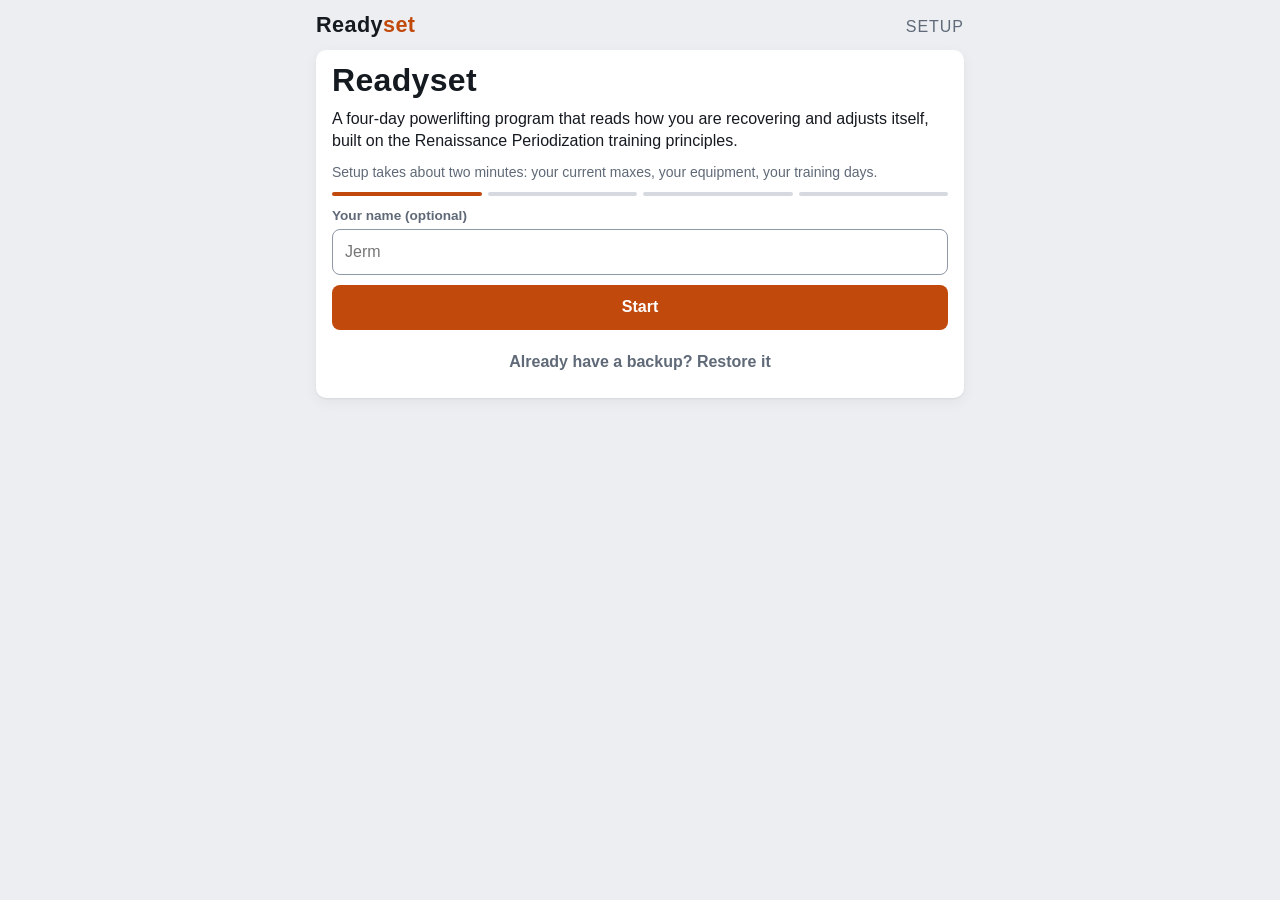
==== commit c4b565f3: "Session preview redesign, rest timer hardening, typo checks; ninth audit Today: the next session is " ====
--- a/docs/index.html
+++ b/docs/index.html
@@ -2,7 +2,7 @@
 <html lang="en">
 <head>
 <meta charset="utf-8">
-<meta http-equiv="Content-Security-Policy" content="default-src 'self'; script-src 'sha256-/PBY0cTAysZam9MMBzsAKtHHOX3YGZZyQYgmKND1dws=' 'sha256-ccfa1LW2Wn+ZHP4ciN9Q5yNp/dCC81BJOCA/R4LYLEs=' 'sha256-JGAspFU+LhfOPpfG3NU3KwzmsjkxjOed3No72D8VTCQ=' 'sha256-myCgPvpz7UKblPsgSt8RG+dvhaAx2YEDzOR8uzFLh+k='; style-src 'self' 'unsafe-inline' https://fonts.googleapis.com; font-src https://fonts.gstatic.com; img-src 'self'; connect-src 'self'; manifest-src 'self'; worker-src 'self'; child-src 'self'; base-uri 'none'; form-action 'none'; object-src 'none'; frame-src 'none'">
+<meta http-equiv="Content-Security-Policy" content="default-src 'self'; script-src 'sha256-sEBIp1yrrAkDN/7xfTmAwSx1Ncp2krk3hQ7y5oNAFoM=' 'sha256-HerrgR4ZK7Isyk4iB55SitmTuPaosU1D+fjWzRrbNnw=' 'sha256-Od6erIIZLxCKwRmTni8A+YqsZSnQeYevt58fEmr+ZLI=' 'sha256-myCgPvpz7UKblPsgSt8RG+dvhaAx2YEDzOR8uzFLh+k='; style-src 'self' 'unsafe-inline' https://fonts.googleapis.com; font-src https://fonts.gstatic.com; img-src 'self'; connect-src 'self'; manifest-src 'self'; worker-src 'self'; child-src 'self'; base-uri 'none'; form-action 'none'; object-src 'none'; frame-src 'none'">
 <meta name="viewport" content="width=device-width, initial-scale=1, viewport-fit=cover">
 <meta name="apple-mobile-web-app-capable" content="yes">
 <meta name="mobile-web-app-capable" content="yes">
@@ -13,7 +13,7 @@
 <link rel="manifest" href="./manifest.webmanifest">
 <link rel="apple-touch-icon" href="./icon-180.png">
 <link rel="icon" href="./icon-192.png">
-<meta name="readyset-build" content="4931b24c9e63">
+<meta name="readyset-build" content="5a86d742ef64">
 <title>Readyset</title>
 <meta name="claude:viewport-fit-sides" content="cover">
 <link rel="stylesheet" href="https://fonts.googleapis.com/css2?family=Barlow+Condensed:wght@600;700&family=Barlow:wght@400;500;600&display=swap">
@@ -26,12 +26,15 @@
   --line: #d6dae0;
   --fg: #151920;
   --muted: #5f6977;
-  --accent: #d9530e;        /* safety orange, like a loading pin */
+  --accent: #c2490c;        /* safety orange, like a loading pin (dark enough for white text) */
   --accent-fg: #ffffff;
   --accent-soft: #fde9dc;
-  --good: #1f8a4c; --good-soft: #dff3e6;
-  --warn: #b7860b; --warn-soft: #fbf0cc;
+  --accent-ink: #a33d08;    /* orange text on a light orange background */
+  --good: #17703d; --good-soft: #dff3e6;
+  --warn: #8a6400; --warn-soft: #fbf0cc;
   --bad: #c73a32;  --bad-soft: #fbe0de;
+  --on-good: #ffffff; --on-bad: #ffffff;
+  --field-line: #8f98a6;    /* input outlines: 3:1 against the card */
   --display: "Barlow Condensed", "Arial Narrow", "Helvetica Neue", Arial, sans-serif;
   --body: "Barlow", "Helvetica Neue", Arial, system-ui, sans-serif;
   --radius: 10px;
@@ -42,6 +45,7 @@
     --bg: #0f1216; --surface: #171b21; --surface-2: #1e232b; --line: #2b323c;
     --fg: #e9ecf0; --muted: #98a2b0; --accent: #ff7a30; --accent-fg: #14110e; --accent-soft: #3a2316;
     --good: #46c272; --good-soft: #163a25; --warn: #e5b42c; --warn-soft: #3b3012; --bad: #f0635a; --bad-soft: #43201e;
+    --accent-ink: #ff7a30; --on-good: #0f1216; --on-bad: #0f1216; --field-line: #66717f;
     --shadow: 0 1px 2px rgba(0,0,0,.4), 0 4px 14px rgba(0,0,0,.3);
     color-scheme: dark;
   }
@@ -50,6 +54,7 @@
   --bg: #0f1216; --surface: #171b21; --surface-2: #1e232b; --line: #2b323c;
   --fg: #e9ecf0; --muted: #98a2b0; --accent: #ff7a30; --accent-fg: #14110e; --accent-soft: #3a2316;
   --good: #46c272; --good-soft: #163a25; --warn: #e5b42c; --warn-soft: #3b3012; --bad: #f0635a; --bad-soft: #43201e;
+  --accent-ink: #ff7a30; --on-good: #0f1216; --on-bad: #0f1216; --field-line: #66717f;
   --shadow: 0 1px 2px rgba(0,0,0,.4), 0 4px 14px rgba(0,0,0,.3);
   color-scheme: dark;
 }
@@ -108,13 +113,13 @@
 .card { background: var(--surface); border-radius: var(--radius); box-shadow: var(--shadow); padding: 14px 16px; display: flex; flex-direction: column; gap: 10px; min-width: 0; }
 .card.flat { box-shadow: none; border: 1px solid var(--line); }
 .card.accent { background: var(--accent); color: var(--accent-fg); }
-.card.accent .muted, .card.accent .tiny { color: var(--accent-fg); opacity: .8; }
+.card.accent .muted, .card.accent .tiny { color: var(--accent-fg); }
 .row { display: flex; align-items: center; gap: 10px; flex-wrap: wrap; }
 .row.between { justify-content: space-between; }
 .stack { display: flex; flex-direction: column; gap: 6px; }
 .grid2 { display: grid; grid-template-columns: repeat(auto-fit, minmax(128px, 1fr)); gap: 10px; }
 /* Paired fields keep their boxes level even when one label wraps (narrow phones, larger text). */
-.grid2 > label.f { justify-content: flex-end; }
+.grid2 > label.f, .grid3 > label.f { justify-content: flex-end; }
 .grid3 { display: grid; grid-template-columns: repeat(3, 1fr); gap: 8px; }
 .kpi { display: flex; flex-direction: column; gap: 2px; }
 .kpi .v { font-family: var(--display); font-size: 1.9rem; font-weight: 700; line-height: 1; }
@@ -127,6 +132,10 @@
 .btn.quiet { background: transparent; border-color: transparent; color: var(--muted); }
 .btn.block { width: 100%; }
 .btn.danger { color: var(--bad); border-color: var(--bad); }
+.btn.danger-fill { background: var(--bad); color: var(--on-bad); border-color: transparent; }
+/* Small buttons keep their look but get a 44 px tall touch area. */
+.btn.sm { position: relative; }
+.btn.sm::after { content: ""; position: absolute; left: 0; right: 0; top: -4px; bottom: -4px; }
 .btn:disabled { opacity: .45; cursor: default; }
 .btn.sm { min-height: 36px; padding: 6px 10px; font-size: .9rem; }
 .btn.icon { min-width: 44px; min-height: 36px; padding: 6px; }
@@ -145,7 +154,8 @@
 .seg button { border: 1px solid var(--line); background: var(--surface-2); border-radius: 8px; padding: 10px 4px; min-height: 48px; font-weight: 600; display: flex; flex-direction: column; align-items: center; justify-content: center; gap: 2px; }
 .seg button small { font-weight: 500; font-size: .7rem; color: var(--muted); text-transform: uppercase; letter-spacing: .05em; }
 .seg button[aria-pressed="true"] { background: var(--accent); color: var(--accent-fg); border-color: transparent; }
-.seg button[aria-pressed="true"] small { color: var(--accent-fg); opacity: .85; }
+.seg button[aria-pressed="true"] small { color: var(--accent-fg); }
+.seg.plain button { font-size: .86rem; line-height: 1.15; text-align: center; padding: 8px 4px; }
 .seg.wrap { grid-auto-flow: row; grid-template-columns: repeat(2, 1fr); }
 .q { display: flex; flex-direction: column; gap: 8px; }
 .q .label { font-weight: 600; }
@@ -156,7 +166,7 @@
 .pill.skipped { text-decoration: line-through; opacity: .7; border-style: dashed; }
 .pill.yellow { background: var(--warn-soft); color: var(--warn); border-color: transparent; }
 .pill.red { background: var(--bad-soft); color: var(--bad); border-color: transparent; }
-.pill.accent { background: var(--accent-soft); color: var(--accent); border-color: transparent; }
+.pill.accent { background: var(--accent-soft); color: var(--accent-ink); border-color: transparent; }
 .dot { width: 10px; height: 10px; border-radius: 50%; display: inline-block; }
 .dot.green { background: var(--good); } .dot.yellow { background: var(--warn); } .dot.red { background: var(--bad); }
 
@@ -186,14 +196,14 @@
 .ex-sum .tick svg { width: 15px; height: 15px; stroke: currentColor; fill: none; stroke-width: 3; stroke-linecap: round; stroke-linejoin: round; }
 .ex-sum .sum-main { display: flex; flex-direction: column; min-width: 0; }
 .ex-sum .sum-main b { font-family: var(--display); font-size: 1.1rem; line-height: 1.15; }
-.ex-sum .sum-main .small { white-space: nowrap; overflow: hidden; text-overflow: ellipsis; }
+.ex-sum .sum-main .small { display: -webkit-box; -webkit-line-clamp: 2; -webkit-box-orient: vertical; overflow: hidden; }
 .ex-sum { grid-template-columns: 28px minmax(0, 1fr) 28px; }
+.ex-sum .tick { color: var(--on-good); }
 .ex.collapsed.todo .tick { background: var(--surface-2); color: var(--fg); border: 2px solid var(--accent); font-family: var(--display); font-weight: 700; font-size: .95rem; }
 .ex-sum .chev, .fold-btn svg { width: 22px; height: 22px; stroke: currentColor; fill: none; stroke-width: 2.2; stroke-linecap: round; stroke-linejoin: round; }
 .ex-sum .chev { display: inline-flex; color: var(--muted); }
-.ex-sum .chev svg { width: 22px; height: 22px; stroke: currentColor; fill: none; stroke-width: 2.2; stroke-linecap: round; stroke-linejoin: round; }
 .ex-tools { display: flex; align-items: center; gap: 4px; flex: none; }
-.fold-btn { width: 40px; height: 40px; margin: -6px -8px 0 0; border: 0; border-radius: 50%; background: transparent; color: var(--muted); display: inline-flex; align-items: center; justify-content: center; }
+.fold-btn { width: 44px; height: 44px; margin: -6px -8px 0 0; border: 0; border-radius: 50%; background: transparent; color: var(--muted); display: inline-flex; align-items: center; justify-content: center; }
 .fold-btn:active { opacity: .7; background: var(--surface-2); }
 .session-tools { margin: -4px 0 -2px; flex-wrap: nowrap; }
 .session-tools .small { min-width: 0; }
@@ -202,7 +212,7 @@
 .set .del svg { width: 18px; height: 18px; stroke: currentColor; fill: none; stroke-width: 2.6; stroke-linecap: round; }
 .set .del:active { opacity: .7; }
 /* History: name and date on the left; readiness and difficulty in fixed columns so they line up. */
-.hist-row { display: grid; grid-template-columns: minmax(0, 1fr) 46px 96px; align-items: center; gap: 8px; padding: 2px 0; }
+.hist-row { display: grid; grid-template-columns: minmax(0, 1fr) 46px 96px; align-items: center; gap: 8px; padding: 2px 26px 2px 0; }
 .hist-main { display: flex; flex-direction: column; min-width: 0; gap: 1px; }
 .hist-main b { line-height: 1.2; }
 .hist-ready, .hist-diff { display: flex; justify-content: center; }
@@ -211,41 +221,57 @@
 .set.done { background: var(--surface-2); }
 .set.done .n { color: var(--good); }
 .set .field { display: flex; flex-direction: column; align-items: flex-start; gap: 0; }
-.set .field input { width: 100%; max-width: 92px; border: 1px solid var(--line); border-radius: 6px; padding: 6px 8px; background: var(--surface); font-weight: 600; font-size: 1.05rem; font-variant-numeric: tabular-nums; -moz-appearance: textfield; }
+.set .field input { width: 100%; max-width: 92px; border: 1px solid var(--field-line); border-radius: 6px; padding: 6px 8px; background: var(--surface); font-weight: 600; font-size: 1.05rem; font-variant-numeric: tabular-nums; -moz-appearance: textfield; }
 .set .field input::-webkit-outer-spin-button, .set .field input::-webkit-inner-spin-button { -webkit-appearance: none; margin: 0; }
 .set .field { min-width: 0; }
-.set .field .u { font-size: .68rem; text-transform: uppercase; letter-spacing: .06em; color: var(--muted); max-width: 100%; white-space: nowrap; overflow: hidden; text-overflow: ellipsis; }
-.set .rpe { min-height: 40px; border: 1px solid var(--line); border-radius: 6px; padding: 6px 4px; background: var(--surface); text-align: center; font-weight: 600; font-variant-numeric: tabular-nums; width: 100%; }
+.set .field .u { font-size: .68rem; text-transform: uppercase; letter-spacing: .04em; color: var(--muted); max-width: 100%; white-space: normal; line-height: 1.1; overflow-wrap: break-word; }
+.offer-bar { align-items: center; padding-right: 6px; }
+/* The planned reps sit in the field until the set is logged: readable, but lighter than a typed value. */
+.set .field input::placeholder { color: var(--muted); opacity: 1; font-weight: 500; }
+.set .rpe { min-height: 44px; border: 1px solid var(--field-line); border-radius: 6px; padding: 6px 4px; background: var(--surface); text-align: center; font-weight: 600; font-variant-numeric: tabular-nums; width: 100%; }
 .set .rpe.empty { color: var(--muted); font-weight: 500; }
 .set .ok { width: 44px; height: 44px; border-radius: 50%; border: 2px solid var(--line); background: var(--surface); display: inline-flex; align-items: center; justify-content: center; }
 .set .ok svg { width: 20px; height: 20px; stroke: currentColor; fill: none; stroke-width: 2.5; stroke-linecap: round; stroke-linejoin: round; }
-.set.done .ok { background: var(--good); border-color: var(--good); color: #fff; }
-.set .kind { font-size: .68rem; text-transform: uppercase; letter-spacing: .06em; color: var(--accent); font-weight: 700; }
+.set.done .ok { background: var(--good); border-color: var(--good); color: var(--on-good); }
+.set .kind { font-size: .68rem; text-transform: uppercase; letter-spacing: .06em; color: var(--accent-ink); font-weight: 700; }
+.ex-note.adj { color: var(--accent-ink); }
 .ex-foot { padding: 8px 14px 12px; display: flex; gap: 8px; flex-wrap: wrap; align-items: center; justify-content: space-between; border-top: 1px solid var(--line); }
 .plates { font-size: .85rem; color: var(--muted); }
 .plates b { color: var(--fg); }
 .warm { padding: 6px 14px 10px; font-size: .85rem; color: var(--muted); display: flex; gap: 10px; flex-wrap: wrap; }
+.warm > summary { min-height: 44px; display: flex; align-items: center; width: 100%; }
 .warm span { background: var(--surface-2); border-radius: 6px; padding: 2px 8px; }
 details > summary { cursor: pointer; list-style: none; }
 details > summary::-webkit-details-marker { display: none; }
+/* A chevron says a row opens; it turns when it does. */
+details > summary { position: relative; padding-right: 26px; }
+details > summary::after { content: ""; position: absolute; right: 6px; top: 50%; width: 8px; height: 8px; border-right: 2px solid var(--muted); border-bottom: 2px solid var(--muted); transform: translateY(-70%) rotate(45deg); transition: transform .15s ease; }
+details[open] > summary::after { transform: translateY(-30%) rotate(-135deg); }
 
 /* RPE picker sheet */
 .sheet-bg { position: fixed; inset: 0; background: rgba(0,0,0,.45); z-index: 20; display: flex; align-items: flex-end; justify-content: center; overscroll-behavior: contain; touch-action: none; }
 .sheet { background: var(--surface); width: 100%; max-width: 680px; border-radius: 16px 16px 0 0; padding: 16px; padding-bottom: calc(16px + env(safe-area-inset-bottom, 0px)); padding-left: max(16px, env(safe-area-inset-left, 0px)); padding-right: max(16px, env(safe-area-inset-right, 0px)); display: flex; flex-direction: column; gap: 12px; max-height: 85vh; max-height: 85dvh; overflow: auto; overscroll-behavior: contain; touch-action: pan-y; }
 .rpegrid { display: grid; grid-template-columns: repeat(5, 1fr); gap: 8px; }
 .rpegrid button { border: 1px solid var(--line); border-radius: 8px; padding: 10px 0; font-weight: 700; font-size: 1.1rem; background: var(--surface-2); display: flex; flex-direction: column; gap: 2px; align-items: center; }
-.rpegrid button small { font-weight: 500; font-size: .65rem; color: var(--muted); text-transform: uppercase; }
+.rpegrid button small { font-weight: 500; font-size: .72rem; color: var(--muted); text-transform: uppercase; }
 .rpegrid button.target { border-color: var(--accent); }
+.rpegrid button[aria-pressed="true"] { background: var(--accent); color: var(--accent-fg); border-color: transparent; }
+.rpegrid button[aria-pressed="true"] small { color: var(--accent-fg); }
 
 /* Rest timer bar */
-.timer { position: fixed; left: 50%; transform: translateX(-50%); bottom: calc(var(--tabbar-h) + var(--sab) + 10px); z-index: 8; max-width: calc(100vw - 2 * var(--gutter)); white-space: nowrap; background: var(--fg); color: var(--bg); border-radius: 999px; padding: 8px 10px 8px 16px; display: flex; align-items: center; gap: 12px; box-shadow: var(--shadow); font-family: var(--display); font-size: 1.3rem; font-weight: 700; font-variant-numeric: tabular-nums; }
-.timer button { background: transparent; border: 1px solid currentColor; color: inherit; border-radius: 999px; padding: 8px 12px; min-height: 40px; font-size: .9rem; font-family: var(--body); font-weight: 600; }
+.timer { position: fixed; left: 50%; transform: translateX(-50%); bottom: calc(var(--tabbar-h) + var(--sab) + 10px); z-index: 8; max-width: calc(100vw - 2 * var(--gutter)); white-space: nowrap; background: var(--fg); color: var(--bg); border-radius: 22px; padding: 6px 8px 6px 16px; display: flex; align-items: center; gap: 10px; box-shadow: var(--shadow); font-family: var(--display); font-size: 1.3rem; font-weight: 700; font-variant-numeric: tabular-nums; }
+.timer .t-main { display: flex; flex-direction: column; min-width: 0; line-height: 1.1; }
+.timer .t-sub { font-family: var(--body); font-size: .7rem; font-weight: 600; opacity: .85; overflow: hidden; text-overflow: ellipsis; max-width: 52vw; }
+.timer .t-btns { display: flex; gap: 6px; flex: none; }
+.timer button { background: transparent; border: 1px solid currentColor; color: inherit; border-radius: 999px; padding: 8px 11px; min-height: 44px; font-size: .88rem; font-family: var(--body); font-weight: 600; }
+.timer.flash { animation: timer-flash .45s ease-in-out 6; }
+@keyframes timer-flash { 50% { transform: translateX(-50%) scale(1.06); box-shadow: 0 0 0 6px var(--good-soft), var(--shadow); } }
 td input[type=number] { font-size: 1rem; min-height: 40px; }
-.timer.over { background: var(--good); color: #fff; }
+.timer.over { background: var(--good); color: var(--on-good); }
 
 /* Forms */
 label.f { display: flex; flex-direction: column; gap: 4px; font-size: .85rem; color: var(--muted); font-weight: 600; min-width: 0; }
-label.f input, label.f select, label.f textarea { border: 1px solid var(--line); border-radius: 8px; padding: 10px 12px; background: var(--surface); font-size: 1rem; font-weight: 500; color: var(--fg); min-height: 44px; width: 100%; }
+label.f input, label.f select, label.f textarea { border: 1px solid var(--field-line); border-radius: 8px; padding: 10px 12px; background: var(--surface); font-size: 1rem; font-weight: 500; color: var(--fg); min-height: 44px; width: 100%; }
 label.f input:not([type=checkbox]):not([type=file]), label.f select { height: 46px; }
 label.f .opt { font-weight: 500; text-transform: none; color: var(--muted); opacity: .8; }
 /* iOS draws date fields at their own width and height and centres the text, which made the date
@@ -255,7 +281,7 @@
 input[type="date"]::-webkit-calendar-picker-indicator { opacity: .6; }
 label.f input[type=number] { font-variant-numeric: tabular-nums; }
 .chips { display: flex; flex-wrap: wrap; gap: 6px; }
-.chips button { border: 1px solid var(--line); background: var(--surface-2); border-radius: 999px; padding: 6px 12px; font-weight: 600; font-size: .9rem; min-height: 36px; }
+.chips button { border: 1px solid var(--line); background: var(--surface-2); border-radius: 999px; padding: 6px 14px; font-weight: 600; font-size: .9rem; min-height: 44px; }
 .chips button[aria-pressed="true"] { background: var(--fg); color: var(--bg); border-color: transparent; }
 
 /* Lists and tables */
@@ -303,7 +329,9 @@
 .callout.good { border-color: var(--good); } .callout.warn { border-color: var(--warn); } .callout.bad { border-color: var(--bad); }
 .update-bar { flex: none; display: flex; align-items: center; justify-content: space-between; gap: 10px; padding: 8px max(var(--gutter), env(safe-area-inset-right, 0px)) 8px max(var(--gutter), env(safe-area-inset-left, 0px)); background: var(--accent-soft); color: var(--fg); font-size: .9rem; border-bottom: 1px solid var(--line); }
 .update-bar .btn { flex: none; }
-.toast { position: fixed; left: 50%; transform: translateX(-50%); top: calc(12px + env(safe-area-inset-top, 0px)); z-index: 30; background: var(--fg); color: var(--bg); padding: 10px 16px; border-radius: 999px; font-weight: 600; box-shadow: var(--shadow); }
+.toast { position: fixed; left: var(--gutter); right: var(--gutter); margin: 0 auto; width: max-content; max-width: calc(100vw - 2 * var(--gutter)); top: calc(12px + env(safe-area-inset-top, 0px)); z-index: 30; background: var(--fg); color: var(--bg); padding: 10px 16px; border-radius: 14px; font-weight: 600; line-height: 1.3; text-align: center; box-shadow: var(--shadow); }
+.save-bar { background: var(--bad-soft); }
+
 .steps { display: flex; gap: 6px; }
 .steps i { flex: 1; height: 4px; border-radius: 2px; background: var(--line); }
 .steps i.on { background: var(--accent); }
@@ -341,6 +369,40 @@
 }
 .seg button small { text-align: center; line-height: 1.1; }
 
+/* Today: the next session. An orange header card with the list on a plain panel inside it, so the
+   small text keeps full contrast in both themes. */
+.hero { gap: 12px; }
+.hero h1 { margin: 0; }
+.hero .hero-top { gap: 8px; }
+.card.accent .btn.cta { background: var(--accent-fg); color: var(--accent); border: 0; font-size: 1.05rem; }
+.hero-after { margin: -2px 2px 4px; }
+.hero-after .btn { color: var(--muted); }
+.pv-time { display: flex; flex-wrap: wrap; gap: 6px; }
+.pv-pill { display: inline-flex; align-items: baseline; gap: 4px; padding: 4px 10px; border-radius: 999px; background: var(--surface); color: var(--fg); font-size: .8rem; font-weight: 600; white-space: nowrap; }
+.pv-pill b { font-family: var(--display); font-size: 1rem; font-weight: 700; }
+.pv-pill.quiet { background: transparent; color: inherit; border: 1px solid currentColor; padding: 3px 9px; }
+.card:not(.accent) .pv-pill { background: var(--surface-2); }
+.pv-panel { background: var(--surface); color: var(--fg); border-radius: 8px; padding: 2px 12px; }
+.card:not(.accent) .pv-panel { border: 1px solid var(--line); }
+.pv-list { list-style: none; margin: 0; padding: 0; }
+.pv-row { display: grid; grid-template-columns: minmax(0, 1fr) auto; column-gap: 12px; row-gap: 2px; align-items: baseline; padding: 11px 0; border-top: 1px solid var(--line); }
+.pv-row:first-child { border-top: 0; }
+.pv-name { font-family: var(--display); font-weight: 700; font-size: 1.12rem; line-height: 1.15; overflow-wrap: break-word; min-width: 0; }
+.pv-sr { font-family: var(--display); font-weight: 700; font-size: 1.12rem; line-height: 1.15; text-align: right; white-space: nowrap; }
+.pv-role { font-size: .72rem; font-weight: 600; text-transform: uppercase; letter-spacing: .07em; color: var(--muted); }
+.pv-row.main .pv-role::before { content: ""; display: inline-block; width: 7px; height: 7px; border-radius: 50%; background: var(--accent); margin-right: 6px; vertical-align: .08em; }
+.pv-tag { display: inline-block; margin-left: 4px; padding: 0 6px; border: 1px solid var(--line); border-radius: 999px; font-size: .64rem; letter-spacing: .05em; }
+.pv-w { font-weight: 700; font-size: .95rem; text-align: right; white-space: nowrap; }
+.pv-w small { font-size: .72rem; font-weight: 600; color: var(--muted); }
+.pv-sub { grid-column: 1 / -1; font-size: .82rem; color: var(--muted); margin-top: 3px; font-variant-numeric: tabular-nums; }
+.pv-open { color: var(--fg); margin-top: 0; }
+.pv-note { margin: 0; }
+@media (max-width: 359px) { .pv-panel { padding: 2px 10px; } .pv-name, .pv-sr { font-size: 1.04rem; } .pv-row { column-gap: 8px; } .timer .t-sub { max-width: 38vw; } }
+/* Settings bits */
+.acc-in { display: inline-flex; align-items: center; gap: 6px; }
+.acc-in input { width: 84px; border: 1px solid var(--field-line); border-radius: 6px; padding: 4px 6px; background: var(--surface); color: var(--fg); }
+
+
 </style>
 </head>
 <body>
@@ -352,7 +414,7 @@
     </header>
     <main id="main"></main>
   </div>
-  <nav class="tabbar" id="tabbar" aria-label="Sections">
+  <nav class="tabbar" id="tabbar" aria-label="Sections" hidden>
     <button data-view="today" aria-current="page"><svg viewBox="0 0 24 24"><path d="M4 12h2M18 12h2M7 8v8M17 8v8M9 10v4M15 10v4M9 12h6"/></svg>Today</button>
     <button data-view="program"><svg viewBox="0 0 24 24"><rect x="3" y="4" width="18" height="17" rx="2"/><path d="M3 9h18M8 2v4M16 2v4M7 13h3M7 17h3M14 13h3"/></svg>Program</button>
     <button data-view="history"><svg viewBox="0 0 24 24"><path d="M3 20h18M5 16l4-5 4 3 6-8"/></svg>History</button>
@@ -396,12 +458,64 @@
 
   // ---------- Loading ----------
   function roundTo(x, inc) { return Math.round(x / inc) * inc; }
+  function floorTo(x, inc) { return Math.floor(x / inc + 1e-9) * inc; }
+  // The barbell step: one pair of the smallest plate. Totals are the bar plus whole steps, so a
+  // 45 lb bar with no 2.5s gets 45, 55, 65... (never a total that leaves 2.5 per side).
+  function loadStep(plates) { const ps = (plates || []).filter(p => typeof p === 'number' && p > 0); return ps.length ? 2 * Math.min(...ps) : 5; }
+  // The per-side amounts (in quarter pounds, up to 1000 lb a side) a set of plates can make.
+  const reachMemo = new Map();
+  function reachable(ps) {
+    const key = ps.join(','); if (reachMemo.has(key)) return reachMemo.get(key);
+    const U = 4, max = 1000 * U, units = ps.map(p => Math.round(p * U)).filter(p => p > 0), ok = new Uint8Array(max + 1); ok[0] = 1;
+    for (let a = 1; a <= max; a++) for (const p of units) if (p <= a && ok[a - p]) { ok[a] = 1; break; }
+    if (reachMemo.size > 50) reachMemo.clear();
+    reachMemo.set(key, ok); return ok;
+  }
+  // A barbell total the plates can make: the nearest one to x (ties go up, as rounding did), never
+  // under the bar. With a full set of small plates this is the bar plus whole pairs of the smallest.
+  function barRound(x, bar, step, plates) {
+    const grid = bar + Math.max(0, roundTo(x - bar, step > 0 ? step : 5));
+    const ps = (plates || []).filter(p => typeof p === 'number' && p > 0);
+    if (!ps.length) return grid;
+    const ok = reachable(ps), U = 4, maxA = ok.length - 1, t = Math.max(0, (x - bar) / 2 * U);
+    if (t >= maxA) return grid;
+    let lo = Math.floor(t + 1e-9), hi = Math.ceil(t - 1e-9);
+    while (lo > 0 && !ok[lo]) lo--;
+    while (hi < maxA && !ok[hi]) hi++;
+    const a = !ok[hi] ? lo : (hi - t) <= (t - lo) ? hi : lo;
+    return bar + 2 * a / U;
+  }
+  function loadRound(state, x) { const S = state.settings; return barRound(x, S.barWeight > 0 ? S.barWeight : 45, S.increment > 0 ? S.increment : 5, S.plates); }
+  // The last warm-up before a near-max opener single: one single at about 90% of it, when the jump
+  // from the ramp would be more than 10% (engine and mid-session rebases use the same rule).
+  function openerWarm(ow, lastWarm, bar, inc, plates) { if (ow - lastWarm > ow * 0.1) { const ws = barRound(ow * 0.9, bar, inc, plates); if (ws > lastWarm + 5 && ws < ow) return ws; } return null; }
+  // Plates per side for a total. Largest plates first when that lands exactly; otherwise the fewest
+  // plates that make it (plate sets without 5s: 10+10+10 for 30, which a greedy pick misses), and
+  // failing that the closest load under it.
+  const plateMemo = new Map();
   function plateLoad(total, bar, plates) {
-    let perSide = (total - bar) / 2, out = [];
-    if (!(perSide >= 0)) return { plates: [], exact: total === bar, short: 0 };
+    const perSide0 = (total - bar) / 2;
+    if (!(perSide0 >= 0)) return { plates: [], exact: total === bar, short: 0 };
     const sorted = (plates || []).filter(p => typeof p === 'number' && p > 0).sort((a, b) => b - a);
-    for (const p of sorted) { while (perSide >= p - 1e-9) { out.push(p); perSide -= p; } }
-    return { plates: out, exact: perSide < 1e-9, short: perSide };
+    const key = total + '|' + bar + '|' + sorted.join(',');
+    if (plateMemo.has(key)) return plateMemo.get(key);
+    let perSide = perSide0; const greedy = [];
+    for (const p of sorted) { while (perSide >= p - 1e-9) { greedy.push(p); perSide -= p; } }
+    let res = { plates: greedy, exact: perSide < 1e-9, short: Math.round(perSide * 100) / 100 };
+    const U = 4, target = Math.floor(perSide0 * U + 1e-9), ps = sorted.map(p => Math.round(p * U));
+    if (!res.exact && target <= 6000 && ps.length && ps.every(p => p > 0)) {
+      const cnt = new Array(target + 1).fill(Infinity), via = new Array(target + 1).fill(-1); cnt[0] = 0;
+      for (let a = 1; a <= target; a++) for (let i = 0; i < ps.length; i++) { const p = ps[i]; if (p <= a && cnt[a - p] + 1 < cnt[a]) { cnt[a] = cnt[a - p] + 1; via[a] = i; } }
+      let a = target; while (a > 0 && cnt[a] === Infinity) a--;
+      if (a > target - Math.round(perSide * U) || a === target) {
+        const out = []; for (let b = a; b > 0; b -= ps[via[b]]) out.push(sorted[via[b]]);
+        out.sort((x, y) => y - x);
+        res = { plates: out, exact: a === target && Math.abs(target / U - perSide0) < 1e-9, short: Math.round((perSide0 - a / U) * 100) / 100 };
+      }
+    }
+    if (plateMemo.size > 2000) plateMemo.clear();
+    plateMemo.set(key, res);
+    return res;
   }
 
   // ---------- Exercise catalog (home-gym equipment) ----------
@@ -675,9 +789,17 @@
       // --- Test week: primaries work up to a heavy single ---
       if (isTest && slot.role === 'primary') {
         const tm = tmOf(state, lift);
-        for (const w of TEST.warmups) item.sets.push({ w: Math.max(bar, roundTo(tm * w.pct, inc)), reps: w.reps, pct: w.pct, kind: w.pct >= 0.97 ? 'test' : 'warm', rpeTarget: w.pct >= 1.03 ? 9 : w.pct >= 0.97 ? 8 : null });
+        const firstW = barRound(tm * TEST.warmups[0].pct, bar, inc, S.plates);
+        let prevW = 0;
+        if (S.warmupSets !== false) for (const st of warmups(firstW, bar, inc, 'lead', S.plates)) { item.sets.push({ w: st.w, reps: st.reps, kind: 'warm' }); prevW = st.w; }
+        for (const w of TEST.warmups) {
+          if (w.pct < 0.8 && S.warmupSets === false) continue; // the 80% and 90% lines are part of the test, not generic warm-ups
+          const tw = barRound(tm * w.pct, bar, inc, S.plates);
+          if (tw <= prevW && w.pct < 0.97) continue; // never repeat a weight or step back
+          item.sets.push({ w: tw, reps: w.reps, pct: w.pct, kind: w.pct >= 0.97 ? 'test' : 'warm', rpeTarget: w.pct >= 1.03 ? 9 : w.pct >= 0.97 ? 8 : null }); prevW = tw;
+        }
         item.sets.push({ w: null, reps: 1, pct: null, kind: 'test', rpeTarget: 9, open: true });
-        for (let i = 0; i < TEST.backoff.sets; i++) item.sets.push({ w: Math.max(bar, roundTo(tm * TEST.backoff.pct, inc)), reps: TEST.backoff.reps, pct: TEST.backoff.pct, kind: 'work', rpeTarget: 7 });
+        for (let i = 0; i < TEST.backoff.sets; i++) item.sets.push({ w: barRound(tm * TEST.backoff.pct, bar, inc, S.plates), reps: TEST.backoff.reps, pct: TEST.backoff.pct, kind: 'work', rpeTarget: 7 });
         item.note = 'Work up to one single at RPE 9 (one clean rep left). Add 2-5% to the last line if the single before it was RPE 8 or less. Stop there, then do the back-off sets.';
         out.exercises.push(item);
         continue;
@@ -712,8 +834,8 @@
         sets = Math.max(1, Math.round(sets * volF + 1e-9));
         if (volF < 1 && sets < 2 && base.sets >= 3) sets = 2;
         const pct = (base.pct + adj) * intF;
-        const intended = roundTo(tmOf(state, lift) * ex.mult * pct, inc);
-        const w = Math.max(bar, intended);
+        const intended = tmOf(state, lift) * ex.mult * pct; // the load the plan asks for, before the plates
+        const w = barRound(intended, bar, inc, S.plates);
         const oneRM = state.lifts[lift].oneRM * ex.mult;
         const pct1rm = oneRM > 0 ? w / oneRM : 1;
         // When the empty bar is well over the planned load (a light lifter's OHP or close-grip),
@@ -725,9 +847,12 @@
         // Bonus reps: primary slot only, and never past RPE 9 (no sets to failure, p.97).
         const plusOk = mode === 'full' && !isDeload && !isTest && !rest && block.plus > 0 && slot.role === 'primary';
         const plus = plusOk ? Math.max(0, Math.min(block.plus, Math.floor(expectedRIR(pct1rm, reps)) - 1)) : 0;
-        if (S.warmupSets !== false) for (const st of warmups(w, bar, inc, schemeRole)) item.sets.push({ w: st.w, reps: st.reps, kind: 'warm' });
+        if (S.warmupSets !== false) for (const st of warmups(w, bar, inc, schemeRole, S.plates)) item.sets.push({ w: st.w, reps: st.reps, kind: 'warm' });
         if (base.opener && slot.role === 'primary' && mode !== 'light' && !isDeload && !isTest && !rest) {
-          const ow = Math.max(bar, roundTo(tmOf(state, lift) * ex.mult * base.opener.pct * (mode === 'trim' ? TUNE.trim.load : 1), inc));
+          const ow = barRound(tmOf(state, lift) * ex.mult * base.opener.pct * (mode === 'trim' ? TUNE.trim.load : 1), bar, inc, S.plates);
+          const lastWarm = item.sets.filter(x => x.kind === 'warm').reduce((m, x) => Math.max(m, x.w || 0), bar);
+          const ws = S.warmupSets !== false ? openerWarm(ow, lastWarm, bar, inc, S.plates) : null;
+          if (ws) item.sets.push({ w: ws, reps: 1, kind: 'warm' });
           item.sets.push({ w: ow, reps: 1, pct: base.opener.pct * (mode === 'trim' ? TUNE.trim.load : 1), kind: 'single', rpeTarget: base.opener.rpe });
           item.note = `Opener: one single at about RPE ${base.opener.rpe} (two clean reps left), then the working sets. Set the safeties.`;
         }
@@ -750,7 +875,8 @@
         if (!rest && !isDeload && !isTest) { const sa = (P.setAdj && P.setAdj.acc) || 0; sets += mode === 'full' ? sa : Math.min(0, sa); sets = Math.max(1, sets + Math.min(0, P.volumeDial || 0)); }
         sets = Math.max(1, Math.min(ACC_CAP, Math.round(sets * volF + 1e-9)));
         const w0 = accWeight(state, exId);
-        const w = w0 == null ? null : ex.load === 'bw' ? null : roundTo(w0 * intF, ex.load === 'db' ? (S.dbIncrement > 0 ? S.dbIncrement : 5) : 5);
+        const accStep = ex.load === 'db' ? (S.dbIncrement > 0 ? S.dbIncrement : 5) : 5;
+        const w = w0 == null ? null : ex.load === 'bw' ? null : intF === 1 ? w0 : Math.max(Math.min(w0, accStep), floorTo(w0 * intF, accStep));
         for (let i = 0; i < sets; i++) item.sets.push({ w, reps: sch.reps, kind: 'work', rpeTarget: 8 });
         item.repRange = [sch.reps, sch.reps + 3];
         item.needsWeight = w0 == null && ex.load !== 'bw';
@@ -779,17 +905,18 @@
   // reps fall as load rises, jumps shrink near the top, and the last step is a single at ~90% so
   // the first work set is not a surprise. A heavier target earns more steps; the second barbell
   // lift of a session (already warm) gets a shorter ramp. Steps closer than 10 lb are dropped.
-  function warmups(target, bar, increment, role) {
+  function warmups(target, bar, increment, role, plates) {
     const steps = [{ w: bar, reps: role === 'primary' ? 10 : 8 }];
     if (target <= bar + 20) return steps;
-    const full = target >= 300 ? [[0.5, 5], [0.65, 3], [0.78, 2], [0.88, 1]]
+    const full = target >= 450 ? [[0.3, 5], [0.45, 5], [0.6, 3], [0.72, 2], [0.82, 1], [0.9, 1]]
+      : target >= 300 ? [[0.4, 5], [0.55, 3], [0.7, 2], [0.8, 1], [0.9, 1]]
       : target >= bar * 3 ? [[0.4, 8], [0.55, 5], [0.7, 3], [0.82, 2], [0.9, 1]]
       : [[0.5, 5], [0.7, 3], [0.85, 1]];
     const short = target >= bar * 3 ? [[0.5, 5], [0.7, 3], [0.85, 1]] : [[0.6, 4], [0.8, 2]];
-    const ramp = role === 'primary' ? full : short;
+    const ramp = role === 'primary' ? full : role === 'lead' ? [[0.5, 5], [0.75, 3]] : short; // 'lead': into the test week's own lines, no singles
     let last = bar;
     for (const [r, reps] of ramp) {
-      const w = roundTo(target * r, increment);
+      const w = barRound(target * r, bar, increment, plates);
       if (w >= last + 10 && w <= target - 10) { steps.push({ w, reps }); last = w; }
     }
     return steps;
@@ -805,7 +932,7 @@
     const C = TUNE.correction;
     caps = caps || { down: C.floor, up: C.ceil };
     if (!(plannedW > 0) || !(reps > 0) || !(targetRPE >= 1)) return null;
-    const rows = (evidence || []).filter(x => x.w > 0 && x.reps > 0 && x.reps <= MAX_EVIDENCE_REPS && Number.isFinite(x.rpe) && x.rpe >= C.minRpe && x.rpe <= 10);
+    const rows = (evidence || []).filter(x => x.w > 0 && x.reps > 0 && x.reps <= MAX_EVIDENCE_REPS && !(x.planned > 0 && x.reps > x.planned + 8) && Number.isFinite(x.rpe) && x.rpe >= C.minRpe && x.rpe <= 10);
     if (!rows.length) return null;
     let num = 0, den = 0;
     for (const x of rows) {
@@ -865,11 +992,15 @@
         if (opts && opts.floorRpe && Number.isFinite(rpe) && rpe >= minRpe && rpe < opts.floorRpe) rpe = opts.floorRpe; // read an easy set as harder than it was: a cautious lower bound
         if (reps === 0) { reps = 1; rpe = 10; missed = true; } // a set that did not go up: the weight is at least a max
         const w = x.actualW != null ? x.actualW : x.w;
-        if (!Number.isFinite(rpe) || rpe < minRpe || rpe > 10 || !(reps > 0) || reps > MAX_EVIDENCE_REPS || !(w > 0)) {
-          if (detail) detail.push({ name, w, reps, rpe: Number.isFinite(rpe) ? rpe : null, skip: !Number.isFinite(rpe) ? 'no RPE' : rpe < minRpe ? 'too easy' : reps > MAX_EVIDENCE_REPS ? 'too many reps' : 'no weight' });
+        const tooMany = reps > MAX_EVIDENCE_REPS || (x.reps > 0 && reps > x.reps + 8);
+        if (!Number.isFinite(rpe) || rpe < minRpe || rpe > 10 || !(reps > 0) || tooMany || !(w > 0)) {
+          if (detail) detail.push({ name, w, reps, rpe: Number.isFinite(rpe) ? rpe : null, skip: !Number.isFinite(rpe) ? 'no RPE' : rpe < minRpe ? 'too easy' : reps > MAX_EVIDENCE_REPS ? 'too many reps' : tooMany ? 'reps far over plan' : 'no weight' });
           return;
         }
         const raw = e1rm(w, reps, rpe) / EX[e.ex].mult;
+        // A set implying under 60% or over 150% of the current max is a typo (a dropped or doubled
+        // digit), not a reading: the calibration leaves it out. The chart passes its own clamp.
+        if (!(opts && opts.clamp) && x.w > 0 && x.okW !== w && (w < x.w * 0.6 || w > x.w * 1.4)) { if (detail) detail.push({ name, w, reps, rpe, skip: 'looks like a typo' }); return; }
         let implied = raw;
         if (ref > 0) implied = Math.min(ref * clamp[1], Math.max(ref * clamp[0], implied));
         const comp = String(e.ex).startsWith('comp_'); // the competition lift itself; a same-multiplier variation (the other bar position) is still a variation
@@ -907,11 +1038,11 @@
         // still prove a floor. Two sessions in a row whose floor clears the max by 4% raise it
         // (2.5% at most, once a week), so a max entered too low cannot stay stuck there.
         const lb = sessionEstimate(sess, lift, cur, { minRpe: 4, floorRpe: K.minRpe });
-        if (!lb) continue;
+        if (!lb) { if (sessionEstimate(sess, lift, cur, { minRpe: 4, clamp: [0.5, 1.5] })) log.push(`${names[lift]}: today's sets were far from the planned weights, so they were left out as likely typos; 1RM held at ${cur}. Fix them in History if they were real.`); continue; }
         const over = lb.est > cur * K.upFastAt;
         L.lbHits = over ? (L.lbKey === sess.date ? (L.lbHits || 1) : (L.lbHits || 0) + 1) : 0; L.lbKey = sess.date;
         if (over && L.lbHits >= 2 && !crushed && L.upKey !== weekKey) {
-          const next = roundTo(Math.min(lb.est, cur * K.upMax), 2.5);
+          const next = Math.max(minMax(state), roundTo(Math.min(lb.est, cur * K.upMax), 2.5));
           if (next > cur) { applyTM(state, lift, next); L.upKey = weekKey; L.lbHits = 0; log.push(`${names[lift]} 1RM ${cur} -> ${next} (your sets were easy; even read cautiously they show at least ${Math.round(lb.est)}).`); continue; }
         }
         // A max set far too low leaves every prescribed set so easy that no RPE can prove it: after
@@ -943,7 +1074,7 @@
         next = Math.min(Math.max(L.est, est > cur * K.upFastAt ? est : 0), cur * K.upMax);
         how = `your sets estimate about ${Math.round(Math.max(L.est, est))}`;
       }
-      next = roundTo(next, 2.5);
+      next = how ? Math.max(minMax(state), roundTo(next, 2.5)) : cur; // a max typed off the 2.5 grid is not 'changed' by rounding alone
       if (next !== cur) {
         applyTM(state, lift, next); log.push(`${names[lift]} 1RM ${cur} -> ${next} (${how}).`);
         if (next < cur) { const P = state.program; P.calibDrops = (typeof P.calibDrops === 'object' && P.calibDrops) ? P.calibDrops : {}; P.calibDrops[lift] = (P.calibDrops[lift] || 0) + 1; }
@@ -977,7 +1108,8 @@
         if (!work.length) continue;
         const missed = work.filter(x => (x.actualReps != null ? x.actualReps : x.reps) < x.reps).length;
         // Bonus reps raise the RPE by design: compare after taking the extra reps back out.
-        const deltas = work.filter(x => Number.isFinite(x.rpe) && x.rpeTarget != null).map(x => x.rpe - Math.max(0, (x.actualReps != null ? x.actualReps : x.reps) - x.reps) - x.rpeTarget);
+        const deltas = work.filter(x => Number.isFinite(x.rpe) && x.rpeTarget != null && !((x.actualReps != null ? x.actualReps : x.reps) > x.reps + 8) && !(x.manualW && x.actualW != null && x.w > 0 && x.actualW < x.w * 0.97))
+          .map(x => x.rpe - Math.min(Math.max(0, (x.actualReps != null ? x.actualReps : x.reps) - x.reps), Math.max(x.plus || 0, 2)) - x.rpeTarget);
         const rpeDelta = deltas.length ? deltas.reduce((a, b) => a + b, 0) / deltas.length : 0;
         const g = EX[e.ex].group === 'push' ? 'push' : EX[e.ex].group === 'legs' ? 'legs' : 'hinge';
         per[e.lift].push({ role: e.role, missed, rpeDelta, rated: deltas.length, difficulty: s.post ? s.post.difficulty : 2, soreness: s.soreness ? s.soreness[g] : null, light: s.mode === 'light' });
@@ -1200,16 +1332,17 @@
       else if (best >= cur * 1.01) { next = Math.min(best, cur * capUp); how = 'estimated from your logged sets'; }
       else if (clean && !flagged && !isTestBlock) { next = cur + (lift === 'bench' ? 2.5 : 5); how = 'clean block, small bump'; }
       else if (flagged) { next = cur * 0.975; how = 'flagged twice, easing off'; }
-      next = roundTo(next, 2.5);
+      next = how ? Math.max(minMax(state), roundTo(next, 2.5)) : cur;
       if (next !== cur) { upd[lift] = next; log.push(`${names[lift]} 1RM ${cur} -> ${next} (${how}).`); }
       else log.push(`${names[lift]} 1RM held at ${cur}.`);
     }
     return { oneRM: upd, log };
   }
 
+  function minMax(state) { const b = state.settings.barWeight; return b > 0 ? b : 45; } // a 1RM under the empty bar is not a max
   function applyTM(state, lift, oneRM) {
     state.lifts[lift].oneRM = oneRM;
-    state.lifts[lift].tm = roundTo(oneRM * state.settings.tmPct, state.settings.increment);
+    state.lifts[lift].tm = roundTo(oneRM * state.settings.tmPct, 2.5);
     if (state.lifts[lift].blockStartRM == null) state.lifts[lift].blockStartRM = oneRM;
     if (state.lifts[lift].floorRM == null) state.lifts[lift].floorRM = oneRM;
   }
@@ -1278,7 +1411,7 @@
       if (endingMacro && !rest && (P.mesoCount || 0) - (P.stallMeso != null ? P.stallMeso : -99) >= 3) { P.stallMeso = P.mesoCount || 0; res.stall = stallCheck(state); if (res.stall && res.stall.restWeeks) P.stallRest = res.stall.restWeeks; }
       P.blockClean = true; P.dialMovesBlock = 0; P.lastAddWeek = {}; P.readinessLowWeeks = 0;
       P.week = 1; P.blockIdx = nextBlockIdx(state); P.mesoCount = (P.mesoCount || 0) + 1;
-      for (const k of ['squat', 'bench', 'deadlift']) { state.lifts[k].blockStartRM = state.lifts[k].oneRM; state.lifts[k].floorRM = state.lifts[k].oneRM; state.lifts[k].estAtBlockStart = state.lifts[k].est == null ? null : state.lifts[k].est; }
+      for (const k of ['squat', 'bench', 'deadlift']) { state.lifts[k].blockStartRM = state.lifts[k].oneRM; state.lifts[k].floorRM = state.lifts[k].oneRM; state.lifts[k].estAtBlockStart = state.lifts[k].est == null ? null : state.lifts[k].est; state.lifts[k].ratedAtBlockStart = state.lifts[k].rated || 0; }
       const nb = BLOCKS[P.blockIdx], start = nb.test ? {} : ((state.learned[nb.id]) || {});
       P.setAdj = { squat: start.squat || 0, bench: start.bench || 0, deadlift: start.deadlift || 0, acc: 0 };
       const zero = { squat: 0, bench: 0, deadlift: 0, acc: 0 };
@@ -1298,7 +1431,7 @@
     for (const k of ['squat', 'bench', 'deadlift']) {
       const L = state.lifts[k], est = L.est != null ? L.est : L.oneRM;
       const prev = L.macroEst, rated = (L.rated || 0) - (L.macroRated || 0);
-      L.macroEst = est; L.macroFlagged = false; L.macroRated = L.rated || 0;
+      L.macroEst = est; L.macroRated = L.rated || 0;
       if (prev == null || !(prev > 0)) continue;
       if (rated < 4) continue; // too few sessions with an RPE to call it a stall (sets without RPEs never move the estimate)
       const gain = est / prev - 1;
@@ -1323,10 +1456,14 @@
   function layoffAdjust(state, days) {
     const P = clampProgram(state), lines = [];
     if (!(days >= 7)) return lines;
+    const was = position(state); // before anything below changes the week
     P.chronicSince = Date.now(); P.calibBaseTs = Date.now(); P.calibDrops = {}; P.readinessLowWeeks = 0;
-    const cut = (f) => { for (const k of ['squat', 'bench', 'deadlift']) if (state.lifts[k].oneRM > 0) { const v = roundTo(state.lifts[k].oneRM * (1 - f), 2.5); applyTM(state, k, v); state.lifts[k].blockStartRM = v; state.lifts[k].floorRM = v; state.lifts[k].est = null; } };
-    P.pendingDeload = false; P.lightRestOfWeek = false; P.special = null;
-    if (days < 14) {
+    const cut = (f) => { for (const k of ['squat', 'bench', 'deadlift']) if (state.lifts[k].oneRM > 0) { const v = Math.max(minMax(state), roundTo(state.lifts[k].oneRM * (1 - f), 2.5)); applyTM(state, k, v); state.lifts[k].blockStartRM = v; state.lifts[k].floorRM = v; state.lifts[k].est = null; } };
+    P.pendingDeload = false; P.lightRestOfWeek = false;
+    if (!(days < 14 && (was.isDeload || was.rest))) P.special = null; // a short gap inside a light week keeps that week
+    if (days < 14 && (was.isDeload || was.rest)) { lines.push(`${days} days off: this light week already covers it, so it runs as planned.`); }
+    else if (days < 14 && was.isTest) { P.week = Math.max(1, BLOCKS[P.blockIdx].weeks); P.dayIdx = 0; P.layoffPct = -0.05; lines.push(`${days} days off before a test: one more heavy week first, 5% lighter, then the test.`); }
+    else if (days < 14) {
       for (const k of ['squat', 'bench', 'deadlift']) P.setAdj[k] = Math.min(0, P.setAdj[k] || 0);
       P.setAdj.acc = Math.min(0, P.setAdj.acc || 0); const midWeek = P.dayIdx > 0; P.dayIdx = 0; P.layoffPct = -0.05;
       lines.push(`${days} days off: ${midWeek ? 'this week starts again' : 'the coming week runs'} 5% lighter with earned sets cleared.`);
@@ -1337,7 +1474,7 @@
       P.week = 1; P.dayIdx = 0; P.macroPos = 0; P.variantSet = 'A'; P.blockIdx = blockIndex('build'); P.setAdj = { squat: 0, bench: 0, deadlift: 0, acc: 0 }; P.flags = { squat: 0, bench: 0, deadlift: 0 }; P.layoffPct = 0; cut(0.10);
       lines.push(`${days} days off: starting again from Build week 1 with maxes 10% lower (they recalibrate from your sets).`);
     }
-    for (const k of ['squat', 'bench', 'deadlift']) { const L = state.lifts[k]; L.blockStartRM = L.oneRM; L.estAtBlockStart = L.est == null ? null : L.est; }
+    for (const k of ['squat', 'bench', 'deadlift']) { const L = state.lifts[k]; L.blockStartRM = L.oneRM; L.estAtBlockStart = L.est == null ? null : L.est; L.ratedAtBlockStart = L.rated || 0; }
     return lines;
   }
   // Named tuning presets for simulation sweeps (and nothing else).
@@ -1380,7 +1517,7 @@
       // deload should cost a week, not the rest of the block). The chronic-fatigue window restarts.
       P.special = { type: 'deload', weeksLeft: 1, resumeDayIdx: P.dayIdx > 0 ? P.dayIdx : 0 }; P.dayIdx = 0;
       P.chronicSince = Date.now(); P.calibBaseTs = Date.now(); P.calibDrops = {}; P.readinessLowWeeks = 0; // the replay starts here, from the maxes as they are now
-      for (const k of ['squat', 'bench', 'deadlift']) { state.lifts[k].blockStartRM = state.lifts[k].oneRM; state.lifts[k].estAtBlockStart = state.lifts[k].est == null ? null : state.lifts[k].est; }
+      for (const k of ['squat', 'bench', 'deadlift']) { state.lifts[k].blockStartRM = state.lifts[k].oneRM; state.lifts[k].estAtBlockStart = state.lifts[k].est == null ? null : state.lifts[k].est; state.lifts[k].ratedAtBlockStart = state.lifts[k].rated || 0; }
     }
     else startActiveRest(state, 1); // the Peak block has no deload week; an easy week stands in (never the test week)
     return true;
@@ -1405,7 +1542,12 @@
     if (!exItem || exItem.load === 'bw' || !exItem.repRange) return null;
     const done = exItem.sets.filter(x => x.done);
     if (!done.length) return null;
-    const w = done[0].w; if (w == null) return null;
+    const ws = done.map(x => x.w).filter(v => v != null && v > 0);
+    if (!ws.length) return null;
+    const freq = {}; ws.forEach(v => { freq[v] = (freq[v] || 0) + 1; });
+    const w = Number(Object.keys(freq).sort((a, b) => freq[b] - freq[a] || Number(b) - Number(a))[0]);
+    const prev = exItem.prevW, confirmed = done.some(x => x.okW === w) || exItem.prevSuspect === w; // you kept it at the check, or it came up twice
+    if (prev > 0 && !confirmed && Math.abs(w - prev) > 20 && (w > prev * 2 || w < prev / 2)) return { weight: prev, msg: 'kept', suspect: w };
     const top = exItem.repRange[1], bottom = exItem.repRange[0];
     const reps = done.map(x => (x.actualReps != null ? x.actualReps : x.reps));
     const inc = exItem.load === 'db' ? state.settings.dbIncrement : 5;
@@ -1436,7 +1578,7 @@
     };
   }
 
-  root.Engine = { RM, pctForRTF, rtfForPct, e1rm, expectedRIR, plannedRPE, roundTo, plateLoad, EX, SWAPS, BLOCKS, MACRO, REST, TEST, CAPS, ACC_CAP, DAYS, MODES,
+  root.Engine = { RM, pctForRTF, rtfForPct, e1rm, expectedRIR, plannedRPE, roundTo, floorTo, loadStep, barRound, loadRound, openerWarm, plateLoad, EX, SWAPS, BLOCKS, MACRO, REST, TEST, CAPS, ACC_CAP, DAYS, MODES,
     readinessScore, sorenessFromGroups, buildSession, warmups, exerciseName, swapOptions, liftCorrection, sessionEstimate, calibrate, fatigueAllowance, weeklyReview, weeklySets, mesoReview, applyTM, advanceDay, startDeloadNow, startActiveRest,
     positionLabel, position, totalWeeks, accessoryProgress, cardioKcal, defaultState, estimateMinutes, weeklySetsWith, weeklyMaxMinutesWith, clampProgram, MAX_EVIDENCE_REPS, TUNE, applyTune, CAPS_BY_BLOCK, capFor, layoffAdjust, stallCheck };
 })(typeof window !== 'undefined' ? window : globalThis);
@@ -1476,9 +1618,18 @@
       done: bool(get(x, 'done')), actualW: numOrNull(get(x, 'actualW'), 0, 2000), actualReps: numOrNull(get(x, 'actualReps'), 0, 50) == null ? null : int(get(x, 'actualReps'), 0, 50, null),
       rpe: numOrNull(get(x, 'rpe'), 4, 10), manualW: bool(get(x, 'manualW')), doneAt: numOrNull(get(x, 'doneAt'), 0, 4e12),
       carriedFrom: int(get(x, 'carriedFrom'), 0, 39, null),
+      timerSrc: bool(get(x, 'timerSrc')), autoReps: bool(get(x, 'autoReps')), autoW: bool(get(x, 'autoW')),
+      okW: numOrNull(get(x, 'okW'), 0, 2000), okR: numOrNull(get(x, 'okR'), 0, 50),
     };
   }
-  function sanitizeExercise(e, state) {
+  // A stored session keeps the name of what was lifted then (low-bar, sumo...), but only one of the
+  // catalog's own names for that exercise: never free text.
+  function knownName(exId, name) {
+    if (typeof name !== 'string') return null;
+    for (const sq of ['lowbar', 'highbar']) for (const dl of ['conventional', 'sumo']) if (E.exerciseName({ settings: { squatStyle: sq, deadliftStyle: dl } }, exId) === name) return name;
+    return null;
+  }
+  function sanitizeExercise(e, state, stored) {
     if (!isObj(e)) return null;
     const exId = get(e, 'ex');
     if (!own(E.EX, exId)) return null;
@@ -1490,13 +1641,24 @@
     const lift = oneOf(get(e, 'lift'), LIFTS, null);
     const rr = get(e, 'repRange');
     const out = {
-      slotKey, ex: exId, name: E.exerciseName(state, exId), role, lift: ex.tm ? lift : null, load: ex.load, optional: bool(get(e, 'optional')), cue: ex.cue || null, sets,
+      slotKey, ex: exId, name: (stored && knownName(exId, get(e, 'name'))) || E.exerciseName(state, exId), role, lift: ex.tm ? lift : null, load: ex.load, optional: bool(get(e, 'optional')), cue: ex.cue || null, sets,
       rest: int(get(e, 'rest'), 15, 900, 90), pctTM: numOrNull(get(e, 'pctTM'), 0, 2), rpeTarget: numOrNull(get(e, 'rpeTarget'), 1, 10), plannedW: numOrNull(get(e, 'plannedW'), 0, 2000),
       target: numOrNull(get(e, 'target'), 0, 2000), est: numOrNull(get(e, 'est'), 0, 3000), hitFloor: bool(get(e, 'hitFloor')), cut: int(get(e, 'cut'), 0, 20, 0),
       repRange: Array.isArray(rr) && rr.length === 2 ? [int(rr[0], 1, 50, 10), int(rr[1], 1, 50, 13)] : null,
       needsWeight: bool(get(e, 'needsWeight')), startHint: ex.startHint || null, adjNote: str(get(e, 'adjNote'), 240, null) || null, note: str(get(e, 'note'), 240, null) || null,
       autoStopped: bool(get(e, 'autoStopped')), fold: oneOf(get(e, 'fold'), ['open', 'closed'], undefined),
     };
+    return out;
+  }
+  // The check-in's answers stay with the session (History and the artifact store read them).
+  function sanitizeReadiness(r) {
+    const out = { score: int(get(r, 'score'), 0, 100, 50), color: oneOf(get(r, 'color'), ['green', 'yellow', 'red'], 'yellow') };
+    const a = get(r, 'answers');
+    if (isObj(a)) {
+      const g = get(a, 'groups');
+      out.answers = { sleep: int(get(a, 'sleep'), 1, 5, 3), energy: int(get(a, 'energy'), 1, 5, 3), motivation: int(get(a, 'motivation'), 1, 5, 3) };
+      if (isObj(g)) out.answers.groups = { legs: int(get(g, 'legs'), 0, 4, 0), push: int(get(g, 'push'), 0, 4, 0), hinge: int(get(g, 'hinge'), 0, 4, 0) };
+    }
     return out;
   }
   function sanitizeSession(s, state) {
@@ -1510,13 +1672,13 @@
       mesoCount: int(get(s, 'mesoCount'), 0, 10000, 0), blockIdx, dayIdx, week: int(get(s, 'week'), 1, 12, 1),
       block: blockId, blockName: blockId === 'rest' ? 'Easy week' : E.BLOCKS[blockIdx].name, dayId: E.DAYS[dayIdx].id, dayName: E.DAYS[dayIdx].name,
       mode: oneOf(get(s, 'mode'), Object.keys(E.MODES), 'full'), isDeload: bool(get(s, 'isDeload')), isTest: bool(get(s, 'isTest')), isRest: bool(get(s, 'isRest')) || blockId === 'rest',
-      readiness: isObj(r) ? { score: int(get(r, 'score'), 0, 100, 50), color: oneOf(get(r, 'color'), ['green', 'yellow', 'red'], 'yellow') } : null,
+      readiness: isObj(r) ? sanitizeReadiness(r) : null,
       post: isObj(p) ? { difficulty: int(get(p, 'difficulty'), 0, 4, 0) } : null,
       cardio: isObj(c) ? { min: int(get(c, 'min'), 0, 600, 0), watts: numOrNull(get(c, 'watts'), 0, 2000), kcal: int(get(c, 'kcal'), 0, 10000, 0) } : null,
       durationMin: int(get(s, 'durationMin'), 0, 600, 0), notes: str(get(s, 'notes'), 1000), calibrated: bool(get(s, 'calibrated')), savedAt: numOrNull(get(s, 'savedAt'), 0, 4e12),
       skippedSlots: (Array.isArray(get(s, 'skippedSlots')) ? get(s, 'skippedSlots') : []).filter(k => SLOT_KEYS.includes(k)).slice(0, 10),
       soreness: isObj(so) ? { legs: int(get(so, 'legs'), 1, 4, 1), push: int(get(so, 'push'), 1, 4, 1), hinge: int(get(so, 'hinge'), 1, 4, 1) } : null,
-      exercises: (Array.isArray(get(s, 'exercises')) ? get(s, 'exercises') : []).slice(0, 12).map(e => sanitizeExercise(e, state)).filter(Boolean),
+      exercises: (Array.isArray(get(s, 'exercises')) ? get(s, 'exercises') : []).slice(0, 12).map(e => sanitizeExercise(e, state, !oneOf(get(s, 'phase'), ['lift', 'post', 'cardio', 'edit'], null))).filter(Boolean),
       notesList: undefined,
     };
     delete out.notesList;
@@ -1543,6 +1705,10 @@
       if (phase === 'edit') { out.editOf = idStr(get(s, 'editOf'), null); out.editDate = dateStr(get(s, 'editDate'), out.date); if (!out.editOf) return null; }
       const cr = get(s, 'cardioRun');
       out.cardioRun = isObj(cr) ? { start: num(get(cr, 'start'), 0, 4e12, 0), pausedTotal: num(get(cr, 'pausedTotal'), 0, 4e12, 0), paused: bool(get(cr, 'paused')), pausedAt: numOrNull(get(cr, 'pausedAt'), 0, 4e12) } : null;
+      if (out.cardioRun && out.cardioRun.paused && out.cardioRun.pausedAt == null) out.cardioRun.paused = false; // a pause with no time cannot be timed
+      const cdr = get(s, 'cardioDraft');
+      if (isObj(cdr)) out.cardioDraft = { min: int(get(cdr, 'min'), 0, 600, null), watts: int(get(cdr, 'watts'), 0, 2000, null), minTyped: bool(get(cdr, 'minTyped')) };
+      if ((phase === 'post' || phase === 'cardio') && !out.post) out.post = { difficulty: 0 };
     }
     return out;
   }
@@ -1555,11 +1721,11 @@
     const S = isObj(get(raw, 'settings')) ? get(raw, 'settings') : {};
     const s = d.settings;
     s.units = 'lb';
-    s.barWeight = num(get(S, 'barWeight'), 5, 100, 45);
+    s.barWeight = Math.round(num(get(S, 'barWeight'), 5, 100, 45) * 2) / 2;
     const PL = [55, 45, 35, 25, 15, 10, 5, 2.5, 1.25];
     const plates = Array.isArray(get(S, 'plates')) ? get(S, 'plates').map(Number).filter(p => PL.includes(p)) : [];
     s.plates = (plates.length ? Array.from(new Set(plates)) : [45, 35, 25, 10, 5, 2.5]).sort((a, b) => b - a);
-    s.increment = s.plates.includes(1.25) ? 2.5 : s.plates.includes(2.5) ? 5 : 10;
+    s.increment = Math.min(10, E.loadStep(s.plates)); // the correction step: one pair of the smallest plate, at most 10 (loads round to what the plates make)
     s.dbIncrement = oneOf(num(get(S, 'dbIncrement'), 1, 10, 5), [2.5, 5], 5);
     s.tmPct = oneOf(num(get(S, 'tmPct'), 0.5, 1, 0.9), [0.85, 0.875, 0.9, 0.925], 0.9);
     s.tmPctChosen = oneOf(num(get(S, 'tmPctChosen'), 0.5, 1, s.tmPct), [0.85, 0.875, 0.9, 0.925], s.tmPct); // the TM % the lifter picked; the program may lower tmPct and bring it back
@@ -1582,14 +1748,14 @@
     for (const k of LIFTS) {
       const src = isObj(get(L, k)) ? get(L, k) : {};
       const oneRM = num(get(src, 'oneRM'), 0, 2000, 0);
-      d.lifts[k] = { oneRM, tm: oneRM ? E.roundTo(oneRM * s.tmPct, s.increment) : 0, est: numOrNull(get(src, 'est'), 0, 3000), estDate: dateStr(get(src, 'estDate'), null), blockStartRM: numOrNull(get(src, 'blockStartRM'), 0, 2000) || oneRM || null,
+      d.lifts[k] = { oneRM, tm: oneRM ? E.roundTo(oneRM * s.tmPct, 2.5) : 0, est: numOrNull(get(src, 'est'), 0, 3000), estDate: dateStr(get(src, 'estDate'), null), blockStartRM: numOrNull(get(src, 'blockStartRM'), 0, 2000) || oneRM || null,
         estAtBlockStart: numOrNull(get(src, 'estAtBlockStart'), 0, 3000), upKey: str(get(src, 'upKey'), 20, null) || null, macroEst: numOrNull(get(src, 'macroEst'), 0, 3000), macroWasFlagged: bool(get(src, 'macroWasFlagged')),
         floorRM: numOrNull(get(src, 'floorRM'), 0, 2000) || numOrNull(get(src, 'blockStartRM'), 0, 2000) || oneRM || null, lbHits: int(get(src, 'lbHits'), 0, 10, 0), lbKey: dateStr(get(src, 'lbKey'), null),
-        rated: int(get(src, 'rated'), 0, 1e6, 0), macroRated: int(get(src, 'macroRated'), 0, 1e6, 0), easyRun: int(get(src, 'easyRun'), 0, 1000, 0), easyKey: dateStr(get(src, 'easyKey'), null) };
+        rated: int(get(src, 'rated'), 0, 1e6, 0), macroRated: int(get(src, 'macroRated'), 0, 1e6, 0), easyRun: int(get(src, 'easyRun'), 0, 1000, 0), easyKey: dateStr(get(src, 'easyKey'), null), ratedAtBlockStart: int(get(src, 'ratedAtBlockStart'), 0, 1e6, null) };
     }
     const A = isObj(get(raw, 'acc')) ? get(raw, 'acc') : {};
     d.acc = {};
-    for (const k of Object.keys(A)) if (own(E.EX, k) && isObj(A[k])) { const w = numOrNull(get(A[k], 'weight'), 0, 2000); if (w != null) d.acc[k] = { weight: w, updated: dateStr(get(A[k], 'updated'), null) }; }
+    for (const k of Object.keys(A)) if (own(E.EX, k) && isObj(A[k])) { const w = numOrNull(get(A[k], 'weight'), 0, 2000); if (w != null) { d.acc[k] = { weight: w, updated: dateStr(get(A[k], 'updated'), null) }; const su = numOrNull(get(A[k], 'suspect'), 0, 2000); if (su != null) d.acc[k].suspect = su; } }
 
     const P = isObj(get(raw, 'program')) ? get(raw, 'program') : {};
     const p = d.program;
@@ -1634,7 +1800,7 @@
 
     const sessions = Array.isArray(get(raw, 'sessions')) ? get(raw, 'sessions') : [];
     const seen = new Set();
-    d.sessions = sessions.slice(0, 3000).map(x => sanitizeSession(x, d)).filter(x => x && !seen.has(x.id) && seen.add(x.id)).sort((a, b) => a.ts - b.ts);
+    d.sessions = sessions.slice(-4000).map(x => sanitizeSession(x, d)).filter(x => x && !seen.has(x.id) && seen.add(x.id)).sort((a, b) => a.ts - b.ts).slice(-3000);
     const cur = sanitizeSession(get(raw, 'current'), d);
     d.current = cur && cur.phase ? cur : null;
     d.log = (Array.isArray(get(raw, 'log')) ? get(raw, 'log') : []).slice(0, 300).filter(isObj).map(l => ({ date: dateStr(get(l, 'date'), '2000-01-01'), msg: str(get(l, 'msg'), 300) })).filter(l => l.msg);
@@ -1648,8 +1814,8 @@
       if (d.undo && !d.undo.restoreSession) delete d.undo.restoreSession;
     } else d.undo = null;
     const T = get(raw, 'timer');
-    d.timer = isObj(T) ? { end: num(get(T, 'end'), 0, 4e12, 0), total: int(get(T, 'total'), 1, 3600, 90), label: str(get(T, 'label'), 60) } : null;
-    d.extraCardio = (Array.isArray(get(raw, 'extraCardio')) ? get(raw, 'extraCardio') : []).slice(0, 2000).filter(isObj).map(c => ({ date: dateStr(get(c, 'date'), '2000-01-01'), min: int(get(c, 'min'), 1, 600, 30), kcal: int(get(c, 'kcal'), 0, 10000, 0) }));
+    d.timer = isObj(T) ? { end: num(get(T, 'end'), 0, 4e12, 0), total: int(get(T, 'total'), 1, 3600, 90), label: str(get(T, 'label'), 80), firedAt: num(get(T, 'firedAt'), 0, 4e12, 0) } : null;
+    d.extraCardio = (Array.isArray(get(raw, 'extraCardio')) ? get(raw, 'extraCardio') : []).slice(-2000).filter(isObj).map(c => ({ date: dateStr(get(c, 'date'), '2000-01-01'), min: int(get(c, 'min'), 1, 600, 30), kcal: int(get(c, 'kcal'), 0, 10000, 0) }));
     d.lastBackupAt = numOrNull(get(raw, 'lastBackupAt'), 0, 4e12);
     d.lastBackupKind = oneOf(get(raw, 'lastBackupKind'), ['clipboard', 'file', 'cloud', 'restore'], null);
     d.backupOffer = bool(get(raw, 'backupOffer'));
@@ -1676,6 +1842,9 @@
   const LIFTS = ['squat', 'bench', 'deadlift'];
   const LIFTNAME = { squat: 'Squat', bench: 'Bench', deadlift: 'Deadlift' };
   const DIFF = ['', 'Easy', 'Solid', 'Very hard', 'Crushed me'];
+  const FELT = ['', 'easy', 'solid', 'very hard', 'crushing']; // the same answers in a sentence ("felt very hard")
+  const DAYSHORT = { A: 'SQ', B: 'BP', C: 'DL', D: 'BV' }; // squat, bench press, deadlift, bench variation
+  const arrows = (l) => esc(l).replace(/ -&gt; /g, ' → ');
 
   let state = null;
   let view = 'today';
@@ -1700,11 +1869,27 @@
     return st;
   }
   const Store = {
-    key: 'readyset.v1', db: null, timer: null, chain: Promise.resolve(), remoteOk: false, lastError: null,
-    loadLocal() { try { const t = localStorage.getItem(this.key); return t ? JSON.parse(t) : null; } catch (e) { return null; } },
+    key: 'readyset.v1', db: null, timer: null, chain: Promise.resolve(), remoteOk: false, lastError: null, last: null, unreadable: null,
+    // null when nothing is stored; a value that is stored but cannot be read is kept aside (never
+    // overwritten) and reported, so the recovery screen can offer it.
+    loadLocal() {
+      let t = null; try { t = localStorage.getItem(this.key); } catch (e) { return null; }
+      if (!t) return null;
+      try { const v = JSON.parse(t); if (v && typeof v === 'object' && !Array.isArray(v)) return v; } catch (e) { /* fall through */ }
+      this.unreadable = t; return null;
+    },
     saveLocal(s) {
-      try { localStorage.setItem(this.key, JSON.stringify(compact(s))); if (this.lastError) { this.lastError = null; } }
-      catch (e) { if (!this.lastError) { this.lastError = 'Saving to this device failed (storage full or blocked). Back up now.'; try { toast(this.lastError); } catch (e2) { /* before DOM */ } } }
+      let json; try { json = pack(s); } catch (e) { return; }
+      if (json === this.last) return; // nothing changed since the last write (app switches, double saves)
+      const ok = () => { if (this.lastError) { this.lastError = null; try { renderSaveBar(); } catch (e) { /* before the page is ready */ } } };
+      try { localStorage.setItem(this.key, json); this.last = json; ok(); }
+      catch (e) {
+        // Full: try once more without the Undo copy (the one large optional item). The live state is
+        // never trimmed piecemeal: if that write lands, the Undo goes as a whole, so no half of it can run.
+        if (s.undo) { try { const j2 = pack(Object.assign({}, s, { undo: null })); localStorage.setItem(this.key, j2); this.last = j2; s.undo = null; ok(); return; } catch (e2) { /* still full */ } }
+        this.lastError = 'This phone could not save the latest changes (storage full or blocked). Save a backup file now, then free some space.';
+        try { renderSaveBar(); } catch (e3) { /* before the page is ready */ }
+      }
     },
     async init() {
       let local = this.loadLocal();
@@ -1712,27 +1897,27 @@
         if (window.claude && typeof window.claude.use === 'function') {
           const db = await Promise.race([window.claude.use('db'), new Promise(r => setTimeout(() => r(null), 5000))]);
           if (db) {
-            this.db = db;
-            const snap = await db.doc('app/state').get();
+            const timeout = (p) => Promise.race([p, new Promise((res, rej) => setTimeout(() => rej(new Error('timeout')), 8000))]);
+            const snap = await timeout(db.doc('app/state').get());
             if (snap.exists) {
               const remote = snap.data();
-              const q = await db.collection('sessions').limit(5000).get();
+              const q = await timeout(db.collection('sessions').limit(5000).get());
               const remoteSessions = q.docs.map(d => d.data());
               const localSessions = (local && Array.isArray(local.sessions)) ? local.sessions : [];
               // Sessions are merged by id, never replaced, so a push that failed cannot lose one.
-              const byId = new Map(); for (const x of remoteSessions.concat(localSessions)) if (x && x.id && !byId.has(x.id)) byId.set(x.id, x);
+              const byId = new Map(); for (const x of remoteSessions.concat(localSessions)) { if (!x || !x.id) continue; const o = byId.get(x.id); if (!o || (x.savedAt || x.ts || 0) > (o.savedAt || o.ts || 0)) byId.set(x.id, x); }
               const merged = Array.from(byId.values()).sort((a, b) => (a.ts || 0) - (b.ts || 0));
               const localNewer = local && (local.updatedAt || 0) > (remote.updatedAt || 0);
               local = Object.assign({}, localNewer ? local : remote, { sessions: merged });
-              this.remoteOk = true;
+              this.db = db; this.remoteOk = true; // only after both reads and the merge worked: a failed read is never followed by writes over the account copy
               if (localNewer) this.pushAll(local);
-              for (const x of localSessions) if (!remoteSessions.some(r => r && r.id === x.id)) this.pushSession(x);
+              for (const x of localSessions) { const r = remoteSessions.find(y => y && y.id === x.id); if (!r || (x.savedAt || x.ts || 0) > (r.savedAt || r.ts || 0)) this.pushSession(x); }
             } else if (local) {
-              this.remoteOk = true; this.pushAll(local);
-            } else this.remoteOk = true;
+              this.db = db; this.remoteOk = true; this.pushAll(local);
+            } else { this.db = db; this.remoteOk = true; }
           }
         }
-      } catch (e) { /* fall back to local */ }
+      } catch (e) { this.db = null; this.remoteOk = false; /* fall back to local, and write nothing to the account */ }
       return local;
     },
     save(s) {
@@ -1757,6 +1942,14 @@
     deleteSession(id) { if (this.db) this.chain = this.chain.then(() => this.db.doc('sessions/' + id).delete()).catch(() => {}); },
   };
   function save() { Store.save(state); }
+  // A failed save is not a one-off toast: a bar stays at the top of every screen until a save works.
+  function renderSaveBar() {
+    const old = $('#save-bar'); if (old) old.remove();
+    if (!Store.lastError) return;
+    const bar = document.createElement('div'); bar.id = 'save-bar'; bar.className = 'update-bar save-bar'; bar.setAttribute('role', 'alert');
+    bar.innerHTML = `<span>${esc(Store.lastError)}</span><button class="btn sm" data-action="share-backup">Save backup</button>`;
+    const app = $('#app'); if (app) app.insertBefore(bar, app.firstChild);
+  }
 
   // ---------- Backups ----------
   // The phone's storage is the only copy of the data, and on iOS deleting the home-screen icon
@@ -1770,18 +1963,26 @@
     const d = new Date(), p = (n) => String(n).padStart(2, '0');
     return `readyset-backup-${d.getFullYear()}-${p(d.getMonth() + 1)}-${p(d.getDate())}-${p(d.getHours())}${p(d.getMinutes())}.json`;
   }
-  // Nulls and empty strings are dropped from the copy: the sanitizer puts the defaults back on
-  // restore, and a year of sessions stays a few hundred KB.
-  function compact(v) {
-    if (Array.isArray(v)) return v.map(compact);
-    if (v && typeof v === 'object') { const o = {}; for (const k of Object.keys(v)) { const x = v[k]; if (x == null || x === '') continue; o[k] = compact(x); } return o; }
+  // What is stored leaves out everything the sanitizer rebuilds on load: nulls, empty strings,
+  // flags whose missing value already means false (never the three that default to true), zero
+  // counters, and exercise text that comes from the catalog. A year of sessions stays well under
+  // 1 MB, and no deep copy is made on every tap.
+  const DROP_FALSE = new Set(['ind', 'open', 'done', 'manualW', 'hitFloor', 'autoStopped', 'needsWeight', 'optional', 'skipped', 'isDeload', 'isTest', 'isRest', 'paused', 'setLightRest', 'calibrated', 'timerSrc', 'autoReps', 'autoW', 'minTyped', 'macroWasFlagged']);
+  const DROP_ZERO = new Set(['plus', 'cut']);
+  const DROP_ALWAYS = new Set(['cue', 'startHint', 'load']);
+  function packer(k, v) {
+    if (v === null || v === '' || v === undefined) return undefined;
+    if (v === false && DROP_FALSE.has(k)) return undefined;
+    if (v === 0 && DROP_ZERO.has(k)) return undefined;
+    if (DROP_ALWAYS.has(k) && typeof v === 'string') return undefined;
     return v;
   }
+  function pack(v) { return JSON.stringify(v, packer); }
   function backupJSON(kind) {
     const copy = Object.assign({}, state); copy.settings = Object.assign({}, state.settings);
     for (const k of ['current', 'undo', 'timer', 'backupOffer']) delete copy[k];
     copy.lastBackupAt = Date.now(); copy.lastBackupKind = kind || 'file';
-    return JSON.stringify(compact(copy));
+    return pack(copy);
   }
   let sizeCache = { key: '', text: '' };
   function backupSizeText() {
@@ -1840,89 +2041,154 @@
   fitBottom();
   window.addEventListener('resize', fitBottom);
   let chartRz = 0; window.addEventListener('resize', () => { clearTimeout(chartRz); chartRz = setTimeout(() => { if (view === 'history' && state && state.setupDone) drawCharts(); }, 150); });
+  try { matchMedia('(prefers-color-scheme: dark)').addEventListener('change', () => { if (view === 'history' && state && state.setupDone) drawCharts(); }); } catch (e) { /* older browsers */ }
   document.addEventListener('toggle', (ev) => { const el = ev.target; if (el && el.classList && el.classList.contains('session-item') && el.dataset.id) { ui.histOpen = ui.histOpen || {}; if (el.open) ui.histOpen[el.dataset.id] = 1; else delete ui.histOpen[el.dataset.id]; } }, true);
   window.addEventListener('orientationchange', () => setTimeout(fitBottom, 250));
-  try { if (window.ResizeObserver) new ResizeObserver(() => fitBottom()).observe(document.documentElement); } catch (e) { /* events above still cover it */ }
-  function toast(msg) { const t = document.createElement('div'); t.className = 'toast'; t.setAttribute('role', 'status'); t.setAttribute('aria-live', 'polite'); t.textContent = msg; document.body.appendChild(t); setTimeout(() => t.remove(), 2200); }
-
-  // ---------- Audio / vibration for the rest timer ----------
+  let fitRaf = 0;
+  try { if (window.ResizeObserver) new ResizeObserver(() => { if (!fitRaf) fitRaf = requestAnimationFrame(() => { fitRaf = 0; fitBottom(); }); }).observe(document.documentElement); } catch (e) { /* events above still cover it */ }
+  function toast(msg, ms) {
+    document.querySelectorAll('.toast').forEach(x => x.remove()); // one at a time: a newer message replaces the older
+    const t = document.createElement('div'); t.className = 'toast'; t.setAttribute('role', 'status'); t.setAttribute('aria-live', 'polite'); t.textContent = msg;
+    t.addEventListener('click', () => t.remove());
+    document.body.appendChild(t); setTimeout(() => t.remove(), ms || Math.min(7000, 1800 + String(msg).length * 45));
+  }
+
+  // ---------- Rest timer ----------
+  // What iOS allows a home-screen web app: its JavaScript (the page's and the service worker's)
+  // runs while Readyset is on screen and for a few seconds after you switch away; then iOS freezes
+  // it until you come back. So an alert can only fire on time while Readyset is open. Built around
+  // that: the page always alerts when it is the one awake; the service worker is a backup for those
+  // first seconds and keeps its deadline on disk; nothing frozen alerts late on top of you; the bar
+  // shows the clock time the rest ends, and after it ends, how long ago (Rest done +1:10).
   let audioCtx = null;
+  function tone(f, at, dur) { const o = audioCtx.createOscillator(), g = audioCtx.createGain(); o.frequency.value = f; g.gain.setValueAtTime(0.2, at); g.gain.exponentialRampToValueAtTime(0.0001, at + dur); o.connect(g); g.connect(audioCtx.destination); o.start(at); o.stop(at + dur + 0.05); }
+  // A rising three-note chime. Web Audio follows the Silent switch, so the bar flashes as well.
   function beep() {
     try {
       audioCtx = audioCtx || new (window.AudioContext || window.webkitAudioContext)();
-      const o = audioCtx.createOscillator(), g = audioCtx.createGain();
-      o.connect(g); g.connect(audioCtx.destination); o.frequency.value = 880; g.gain.value = 0.15;
-      o.start(); o.stop(audioCtx.currentTime + 0.25);
-      setTimeout(() => { const o2 = audioCtx.createOscillator(), g2 = audioCtx.createGain(); o2.connect(g2); g2.connect(audioCtx.destination); o2.frequency.value = 1175; g2.gain.value = 0.15; o2.start(); o2.stop(audioCtx.currentTime + 0.3); }, 300);
+      const play = () => { const t0 = audioCtx.currentTime + 0.03; tone(880, t0, 0.22); tone(1175, t0 + 0.26, 0.22); tone(1568, t0 + 0.52, 0.4); };
+      const asked = Date.now();
+      if (audioCtx.state === 'running') play(); else audioCtx.resume().then(() => { if (Date.now() - asked < 1500) play(); }, () => {});
     } catch (e) { /* no audio */ }
-    try { if (navigator.vibrate) navigator.vibrate([200, 100, 200]); } catch (e) { /* no vibration */ }
-  }
-  function unlockAudio() { try { audioCtx = audioCtx || new (window.AudioContext || window.webkitAudioContext)(); if (audioCtx.state === 'suspended') audioCtx.resume(); } catch (e) { /* ignore */ } }
-
-  // ---------- Rest timer (persisted, so closing the app mid-rest loses nothing) ----------
-  // The page's own timer stops the moment iOS suspends the app (another app in front, screen locked),
-  // so the service worker, which iOS keeps alive a little longer, is asked to show the alert too. The
-  // notification tag makes the two one alert, never two.
-  function swNotify(timer) {
-    try {
-      if (!navigator.serviceWorker || !navigator.serviceWorker.controller) return false;
-      if (!timer || !state.settings.notify || !('Notification' in window) || Notification.permission !== 'granted') { navigator.serviceWorker.controller.postMessage({ type: 'rest-cancel' }); return false; }
-      navigator.serviceWorker.controller.postMessage({ type: 'rest-schedule', at: timer.end, body: timer.label ? `Next set: ${timer.label}` : 'Next set' });
-      return true;
-    } catch (e) { return false; }
-  }
-  function startTimer(seconds, label) {
-    stopTimer();
+    flashTimer();
+  }
+  // iOS starts audio suspended outside a tap and suspends it again after a call or an app switch,
+  // so every tap during a session wakes it (nothing happens when it is already running).
+  function unlockAudio() { try { audioCtx = audioCtx || new (window.AudioContext || window.webkitAudioContext)(); if (audioCtx.state !== 'running') audioCtx.resume().catch(() => {}); } catch (e) { /* ignore */ } }
+  function flashTimer() { const el = $('#timer'); if (!el) return; el.classList.remove('flash'); void el.offsetWidth; el.classList.add('flash'); }
+  function postSw(msg) { try { const c = navigator.serviceWorker && navigator.serviceWorker.controller; if (c) { c.postMessage(msg); return true; } } catch (e) { /* ignore */ } return false; }
+  function alertsOn() { try { return !!(state.settings.notify && 'Notification' in window && Notification.permission === 'granted'); } catch (e) { return false; } }
+  // Hand the deadline to the service worker (again): a worker iOS restarted, or one a new build put
+  // in place, picks it up from disk.
+  function armSw() { const t = state && state.timer; if (t && !t.firedAt && alertsOn() && t.end > Date.now()) postSw({ type: 'rest-schedule', at: t.end, body: t.label ? `Next: ${t.label}` : 'Next set' }); else postSw({ type: 'rest-cancel' }); }
+  function clearRestNotes() { try { if (navigator.serviceWorker && navigator.serviceWorker.getRegistration) navigator.serviceWorker.getRegistration().then(reg => (reg && reg.getNotifications ? reg.getNotifications({ tag: 'readyset-rest' }) : [])).then(ns => (ns || []).forEach(n => n.close())).catch(() => {}); } catch (e) { /* ignore */ } }
+  function clockAt(ts) { return new Date(ts).toLocaleTimeString(undefined, { hour: 'numeric', minute: '2-digit' }); }
+  function startTimer(seconds, label, src) {
+    stopTimer(true);
     const end = Date.now() + seconds * 1000;
-    state.timer = { end, total: seconds, label: label || '' };
-    ui.timer = { end, total: seconds, fired: false, iv: setInterval(tickTimer, 250), viaSw: swNotify(state.timer) };
-    tickTimer();
+    if (src) src.timerSrc = true; // the set that started it: unticking or deleting that set stops it
+    state.timer = { end, total: seconds, label: label || '', firedAt: 0 };
+    ui.timer = { end, total: seconds, fired: false };
+    armSw(); keepAwake();
+    tickTimer(); scheduleTick();
   }
   function resumeTimer() {
     const t = state.timer; if (!t || !state.current) return;
-    if (Date.now() - t.end > 15 * 60000) { state.timer = null; return; } // long gone: forget it
-    const fired = Date.now() >= t.end;
-    ui.timer = { end: t.end, total: t.total, fired, iv: setInterval(tickTimer, 250), viaSw: fired ? false : swNotify(t) };
-    tickTimer();
-  }
-  function stopTimer() { if (ui.timer) clearInterval(ui.timer.iv); ui.timer = null; if (state && state.timer) { state.timer = null; swNotify(null); } const el = $('#timer'); if (el) el.remove(); }
+    if (Date.now() - t.end > 60 * 60000) { state.timer = null; return; } // over an hour ago: that rest is history
+    ui.timer = { end: t.end, total: t.total, fired: !!t.firedAt };
+    armSw(); tickTimer(); scheduleTick();
+  }
+  // One tick just after each whole second (no 4-per-second polling); a frozen page catches up on return.
+  function scheduleTick() {
+    if (!ui.timer) return;
+    clearTimeout(ui.timer.to);
+    const left = ui.timer.end - Date.now();
+    const ms = left > 0 ? (left % 1000) + 15 : 1000 - ((-left) % 1000) + 15;
+    ui.timer.to = setTimeout(() => { tickTimer(); scheduleTick(); }, Math.max(30, Math.min(1015, ms)));
+  }
+  function stopTimer(quiet) {
+    if (ui.timer) clearTimeout(ui.timer.to);
+    ui.timer = null;
+    if (state && state.current) state.current.exercises.forEach(e => e.sets.forEach(x => { if (x.timerSrc) delete x.timerSrc; }));
+    if (state && state.timer) { state.timer = null; if (!quiet) postSw({ type: 'rest-cancel' }); }
+    const el = $('#timer'); if (el) el.remove();
+  }
   function tickTimer() {
     if (!ui.timer) return;
     let el = $('#timer');
-    if (!el) { el = document.createElement('div'); el.id = 'timer'; el.className = 'timer'; document.body.appendChild(el); }
-    const left = Math.ceil((ui.timer.end - Date.now()) / 1000);
-    if (left <= 0 && !ui.timer.fired) { ui.timer.fired = true; if (left > -60) { beep(); if (!ui.timer.viaSw) notifyRestDone(); } if (!ui.timer.viaSw) swNotify(null); }
+    if (!el) {
+      el = document.createElement('div'); el.id = 'timer'; el.className = 'timer'; el.setAttribute('role', 'timer');
+      el.innerHTML = '<span class="t-main"><span class="t-time"></span><small class="t-sub"></small></span><span class="t-btns"></span>';
+      document.body.appendChild(el);
+    }
+    const now = Date.now(), left = Math.ceil((ui.timer.end - now) / 1000);
+    if (left <= 0 && !ui.timer.fired) {
+      const late = -left, visible = document.visibilityState === 'visible';
+      if (visible || (alertsOn() && late <= 15)) {
+        ui.timer.fired = true;
+        if (state.timer) { state.timer.firedAt = now; Store.saveLocal(state); }
+        postSw({ type: 'rest-cancel' }); // the page is the one awake: it alerts, and no worker thawed later repeats it
+        if (visible) { clearRestNotes(); if (late <= 300) beep(); else flashTimer(); }
+        else notifyRestDone(); // still running in the first seconds after you switched away
+      } // hidden with nothing sent: the rest is announced (chime or flash) the moment you are back
+    }
     el.classList.toggle('over', left <= 0);
-    const a = Math.abs(left), txt = left <= 0 ? `Rest done ${a >= 60 ? '+' + Math.floor(a / 60) + ':' + String(a % 60).padStart(2, '0') : '+' + a + 's'}` : `${Math.floor(left / 60)}:${String(left % 60).padStart(2, '0')}`;
-    if (!el.firstChild) el.innerHTML = `<span></span><button data-action="timer-add">+30s</button><button data-action="timer-stop">Done</button>`;
-    if (el.firstChild.textContent !== txt) el.firstChild.textContent = txt; // update text only, so a tap mid-tick still lands on its button
-    if (left <= 0 && ui.timer.iv && !ui.timer.slow) { clearInterval(ui.timer.iv); ui.timer.iv = setInterval(tickTimer, 1000); ui.timer.slow = true; }
-    if (left <= -900) { stopTimer(); save(); }
-  }
-  // Notifications: best effort. iOS shows them only for a home-screen web app, and only while the
-  // app is still running; nothing can fire while iOS has suspended it.
+    const a = Math.abs(left);
+    const txt = left <= 0 ? `Rest done ${a >= 60 ? '+' + Math.floor(a / 60) + ':' + String(a % 60).padStart(2, '0') : '+' + a + 's'}` : `${Math.floor(left / 60)}:${String(left % 60).padStart(2, '0')}`;
+    const lab = state.timer && state.timer.label;
+    const blocked = state.settings.notify && 'Notification' in window && Notification.permission === 'denied';
+    const sub = left > 0 ? (blocked ? 'Alerts blocked in iPhone Settings' : `until ${clockAt(ui.timer.end)}${lab ? ' · ' + lab : ''}`) : (lab ? `Next: ${lab}` : 'Next set');
+    const t1 = el.querySelector('.t-time'), t2 = el.querySelector('.t-sub');
+    if (t1.textContent !== txt) t1.textContent = txt; // text only, so a tap mid-tick still lands on its button
+    if (t2.textContent !== sub) t2.textContent = sub;
+    const btns = el.querySelector('.t-btns');
+    if (!btns.firstChild) btns.innerHTML = '<button data-action="timer-add" aria-label="Add 30 seconds">+30s</button><button data-action="timer-stop">Done</button>';
+    if (left <= -3600) { stopTimer(); save(); }
+  }
+
+  // Notifications: a backup for the first seconds after switching away (see above).
   function enableNotify() {
     if (!('Notification' in window)) { toast('Notifications are not available in this browser'); state.settings.notify = false; render(); return; }
     let done = false;
-    const finish = (p) => { if (done) return; done = true; state.settings.notify = p === 'granted'; if (p !== 'granted') toast('Notifications were not allowed'); save(); render(); };
+    const finish = (p) => { if (done) return; done = true; state.settings.notify = p === 'granted'; if (p !== 'granted') toast('Notifications were not allowed'); armSw(); save(); render(); };
     try { const r = Notification.requestPermission(finish); if (r && typeof r.then === 'function') r.then(finish, () => finish('denied')); }
     catch (e) { finish('denied'); }
   }
   function notifyRestDone() {
     try {
-      if (!state.settings.notify || !('Notification' in window) || Notification.permission !== 'granted') return;
-      const t = state.timer, body = t && t.label ? `Next set: ${t.label}` : 'Next set';
-      const opts = { body, tag: 'readyset-rest', renotify: true, silent: false };
+      if (!alertsOn()) return;
+      const t = state.timer, body = t && t.label ? `Next: ${t.label}` : 'Next set';
+      const opts = { body, tag: 'readyset-rest', renotify: true };
       if (navigator.serviceWorker && navigator.serviceWorker.getRegistration) {
         navigator.serviceWorker.getRegistration().then(reg => { if (reg && reg.showNotification) reg.showNotification('Rest done', opts); else new Notification('Rest done', opts); }).catch(() => { try { new Notification('Rest done', opts); } catch (e) { /* ignore */ } });
       } else new Notification('Rest done', opts);
     } catch (e) { /* notifications unavailable */ }
   }
-  document.addEventListener('visibilitychange', () => { if (document.visibilityState === 'visible' && ui.timer) tickTimer(); });
+  document.addEventListener('visibilitychange', () => {
+    if (document.visibilityState === 'visible' && !(ui.timer && !ui.timer.fired)) clearRestNotes(); // back in the app: an old 'Rest done' banner has done its job
+    if (!ui.timer) return;
+    if (document.visibilityState === 'visible') { tickTimer(); scheduleTick(); }
+    if (ui.timer && !ui.timer.fired) armSw(); // hide: the newest worker gets the deadline right before iOS freezes the page
+  });
+  window.addEventListener('pageshow', () => { if (ui.timer) { tickTimer(); scheduleTick(); } });
 
   // ---------- Wake lock ----------
-  let wakeLock = null;
-  async function keepAwake() { try { if (navigator.wakeLock && !wakeLock) { wakeLock = await navigator.wakeLock.request('screen'); wakeLock.addEventListener('release', () => { wakeLock = null; }); } } catch (e) { wakeLock = null; } }
+  // The screen stays on while lifting (and while the bike clock runs), so the timer can alert.
+  // One request at a time; if iOS drops it (Low Power Mode, a call) it is asked for again.
+  let wakeLock = null, wakePending = false;
+  function wantAwake() { const s = state && state.current; return !!(s && !s.backfill && (s.phase === 'lift' || (s.phase === 'cardio' && s.cardioRun && !s.cardioRun.paused))); }
+  async function keepAwake() {
+    if (!navigator.wakeLock || wakeLock || wakePending || !wantAwake() || document.visibilityState !== 'visible') return;
+    wakePending = true;
+    try {
+      const l = await navigator.wakeLock.request('screen');
+      if (!wantAwake() || document.visibilityState !== 'visible') { try { l.release(); } catch (e) { /* ignore */ } wakePending = false; return; } // finished while the request was out
+      wakeLock = l; ui.wakeFail = false;
+      l.addEventListener('release', () => { if (wakeLock === l) wakeLock = null; if (document.visibilityState === 'visible' && wantAwake()) setTimeout(keepAwake, 800); });
+    } catch (e) { ui.wakeFail = true; }
+    wakePending = false;
+  }
+  function releaseAwake() { const l = wakeLock; wakeLock = null; try { if (l) l.release(); } catch (e) { /* ignore */ } }
   document.addEventListener('visibilitychange', () => { if (document.visibilityState === 'visible' && state && state.current) keepAwake(); });
 
   // ---------- Helpers ----------
@@ -1940,21 +2206,48 @@
     if (w <= state.settings.barWeight) return 'Empty bar';
     const counts = {}; r.plates.forEach(p => counts[p] = (counts[p] || 0) + 1);
     const parts = Object.keys(counts).sort((a, b) => b - a).map(p => counts[p] > 1 ? `${p}×${counts[p]}` : `${p}`);
-    return (parts.length ? parts.join(' · ') + ' per side' : 'Empty bar') + (r.exact ? '' : ` (${r.short * 2} lb short)`);
-  }
-  // One-line summary of an exercise's working sets (warm-ups excluded).
-  function summ(e) {
-    const tests = e.sets.filter(x => x.kind === 'test');
-    const work = e.sets.filter(x => x.kind === 'work' || x.kind === 'backoff'), f = work[0] || e.sets[0];
-    const opener = e.sets.find(x => x.kind === 'single');
-    if (tests.length) return `${esc(e.name)} work up to a single, then ${work.length}×${f.reps}${f.w ? ' @ ' + f.w : ''}`;
-    return `${esc(e.name)} ${work.length}×${f.reps}${f.w ? ' @ ' + f.w : ''}${opener ? ` (opener ${opener.w})` : ''}`;
+    return (parts.length ? parts.join(' · ') + ' per side' : 'Empty bar') + (r.exact ? '' : ` (${Math.round(r.short * 2 * 100) / 100} lb short)`);
   }
   function platesShort(w) {
     if (w <= state.settings.barWeight) return 'bar';
     const r = E.plateLoad(w, state.settings.barWeight, state.settings.plates), counts = {};
     r.plates.forEach(p => counts[p] = (counts[p] || 0) + 1);
-    return Object.keys(counts).sort((a, b) => b - a).map(p => counts[p] > 1 ? `${p}×${counts[p]}` : `${p}`).join('+') + ' /side';
+    return Object.keys(counts).sort((a, b) => b - a).map(p => counts[p] > 1 ? `${p}×${counts[p]}` : `${p}`).join('+\u200b'); // breaks only between plates
+  }
+  // The session preview: one row per exercise. Name and role on the left; sets × reps and the
+  // working weight on the right; the RPE, the plates and an opener on small lines underneath.
+  const ROLE = { primary: 'Main lift', secondary: 'Second lift', accessory: 'Accessory' };
+  function previewPlan(plan) {
+    const lb = (w, e) => `${w}<small>${e.load === 'db' ? ' lb ea' : ' lb'}</small>`;
+    const rows = plan.exercises.map(e => {
+      const work = e.sets.filter(x => x.kind === 'work' || x.kind === 'backoff'), f = work[0] || e.sets[0];
+      const test = e.sets.some(x => x.kind === 'test'), opener = e.sets.find(x => x.kind === 'single');
+      let sr, wt; const sub = [];
+      if (test) {
+        sr = '1 × 1'; wt = 'Max';
+        sub.push(`Work up to a single at RPE 9, then ${work.length} × ${f.reps}${f.w ? ` @ ${f.w} lb` : ''}`);
+      } else {
+        sr = `${work.length} × ${e.repRange ? `${e.repRange[0]}–${e.repRange[1]}` : `${f.reps}${f.plus ? '+' : ''}`}`;
+        wt = f.w ? lb(f.w, e) : e.load === 'bw' ? 'bodyweight' : '—';
+        if (e.rpeTarget != null && e.pctTM != null) sub.push(`RPE ~${e.rpeTarget}`);
+        if (e.load === 'bar' && f.w) sub.push(f.w <= state.settings.barWeight ? 'empty bar' : `${platesShort(f.w)} per side`);
+        if (!f.w && e.needsWeight) sub.push('pick a starting weight in the session');
+      }
+      const role = `${ROLE[e.role] || 'Accessory'}${e.optional ? ' <span class="pv-tag">optional</span>' : ''}`;
+      return `<li class="pv-row${e.role === 'primary' ? ' main' : ''}">
+        <span class="pv-name">${esc(e.name)}</span><span class="pv-sr num">${sr}</span>
+        <span class="pv-role">${role}</span><span class="pv-w num">${wt}</span>
+        ${sub.length ? `<span class="pv-sub">${esc(sub.join(' · '))}</span>` : ''}
+        ${opener ? `<span class="pv-sub pv-open">Opener: one single @ ${opener.w} lb${opener.rpeTarget != null ? `, RPE ~${opener.rpeTarget}` : ''}</span>` : ''}
+      </li>`;
+    }).join('');
+    return `<div class="pv-panel"><ol class="pv-list" role="list" aria-label="Exercises">${rows}</ol></div>`;
+  }
+  function previewTime(plan, mode) {
+    const pills = [`<span class="pv-pill"><b class="num">~${plan.estMinutes}</b> min lifting</span>`];
+    if (plan.cardioMin) pills.push(`<span class="pv-pill"><b class="num">${plan.cardioMin}</b> min easy bike</span>`);
+    if (mode && mode !== 'full') pills.push(`<span class="pv-pill quiet">${esc(E.MODES[mode].label)}</span>`);
+    return `<div class="pv-time" role="group" aria-label="Time estimate">${pills.join('')}</div>`;
   }
   function hr(v) { const h = Math.floor(v / 60), m = v % 60; return h ? `${h}h ${m ? m + 'm' : ''}`.trim() : `${m}m`; }
 
@@ -1964,6 +2257,7 @@
   function scroller() { return document.getElementById('scroller') || document.scrollingElement || document.documentElement; }
   function scrollToY(y) { const sc = scroller(); sc.scrollTop = Math.max(0, y || 0); }
   let anchor = null; // { sel, fallback, top }: the element a tap came from, held still across a re-render
+  let lastRenderDay = '';
   function anchorFor(t, a) {
     let ei, si = null;
     if (a === 'rpe-pick' && ui.sheet) { ei = ui.sheet.ei; si = ui.sheet.si; }
@@ -1980,7 +2274,8 @@
     document.querySelectorAll('#tabbar button').forEach(b => { if (b.dataset.view === view) b.setAttribute('aria-current', 'page'); else b.removeAttribute('aria-current'); });
     const pos = E.positionLabel(state);
     $('#pos').textContent = `${pos.block.name} · ${pos.label}`;
-    main.innerHTML = (state.current ? '' : renderUndo()) + (view === 'settings' ? renderRestoreConfirm() : '') + (view === 'today' ? renderToday() : view === 'program' ? renderProgram() : view === 'history' ? renderHistory() : renderSettings());
+    lastRenderDay = todayISO();
+    main.innerHTML = (state.current || ui.checkin ? '' : renderUndo()) + (view === 'settings' ? renderRestoreConfirm() : '') + (view === 'today' ? renderToday() : view === 'program' ? renderProgram() : view === 'history' ? renderHistory() : renderSettings());
     // Keep whatever you just tapped exactly where it was on screen, even when text above it grew,
     // shrank or folded away (iOS Safari has no scroll anchoring of its own).
     if (anchor) {
@@ -2043,7 +2338,7 @@
       <label class="f">Bar weight (lb)<input id="d-bar" type="number" inputmode="decimal" data-draft="barWeight" value="${esc(d.barWeight)}"></label>
       <div class="stack"><span class="tiny">Plates you own (per side)</span>
         <div class="chips">${[55, 45, 35, 25, 15, 10, 5, 2.5, 1.25].map(p => `<button data-action="setup-plate" data-p="${p}" aria-pressed="${d.plates.includes(p)}">${p}</button>`).join('')}</div>
-        <p class="small muted">Barbell loads round to ${d.plates.includes(1.25) ? 2.5 : d.plates.includes(2.5) ? 5 : 10} lb jumps based on your smallest plate.</p></div>
+        <p class="small muted">Barbell loads are rounded to totals your plates can make (${E.loadStep(d.plates)} lb jumps with these).</p></div>
       <label class="f">Dumbbell step (lb)<select id="d-dbi" data-draft="dbIncrement"><option value="2.5" ${d.dbIncrement == 2.5 ? 'selected' : ''}>2.5</option><option value="5" ${d.dbIncrement == 5 ? 'selected' : ''}>5</option></select></label>
       <p class="small muted">The plan assumes: power rack, bench, barbell, adjustable dumbbells, belt squat, lat pulldown / low row, seated leg curl, leg extension. Swap anything from the Program tab later.</p>
       <div class="btnrow"><button class="btn" data-action="setup-back">Back</button><button class="btn primary" data-action="setup-next">Next</button></div></div>`;
@@ -2062,12 +2357,13 @@
   }
   function finishSetup() {
     const d = draft();
-    const bad = LIFTS.filter(l => !(Number(d[l]) > 0));
-    if (bad.length) { toast(`Enter a ${LIFTNAME[bad[0]]} max first`); ui.setupStep = 1; render(); return; }
+    const barW = Math.round(Math.min(100, Math.max(5, Number(d.barWeight) || 45)) * 2) / 2;
+    const bad = LIFTS.filter(l => !(Number(d[l]) >= barW && Number(d[l]) <= 2000));
+    if (bad.length) { toast(`Enter a ${LIFTNAME[bad[0]]} max between ${barW} and 2000 lb`); ui.setupStep = 1; render(); return; }
     if (d.days.length !== 4) { toast('Pick exactly four training days'); render(); return; }
     const s = state.settings;
-    s.name = d.name.trim(); s.tmPct = Number(d.tmPct); s.barWeight = Number(d.barWeight) || 45; s.plates = d.plates.slice().sort((a, b) => b - a);
-    s.increment = d.plates.includes(1.25) ? 2.5 : d.plates.includes(2.5) ? 5 : 10; s.dbIncrement = Number(d.dbIncrement); s.days = d.days.slice();
+    s.name = d.name.trim(); s.tmPct = Number(d.tmPct); s.barWeight = barW; s.plates = d.plates.slice().sort((a, b) => b - a);
+    s.increment = Math.min(10, E.loadStep(s.plates)); s.dbIncrement = Number(d.dbIncrement); s.days = d.days.slice();
     s.cardioMin = Math.max(0, Number(d.cardioMin) || 0); s.cardioWatts = Number(d.cardioWatts) || 110; s.deadliftStyle = d.deadliftStyle; s.squatStyle = d.squatStyle; s.includePeak = !!d.includePeak;
     s.tmPctChosen = s.tmPct;
     for (const l of LIFTS) E.applyTM(state, l, Math.round(Number(d[l]) * 2) / 2);
@@ -2086,13 +2382,17 @@
       if (state.current.phase === 'post') return renderPost();
       if (state.current.phase === 'cardio') return renderCardio();
     }
+    // A check-in left open for hours (or since another day) is stale: start a fresh one.
+    if (ui.checkin && (Date.now() - (ui.checkin.at || 0) > 3 * 3600000 || ui.checkin.day !== todayISO())) ui.checkin = null;
     if (ui.checkin) return renderCheckin();
     const pos = E.positionLabel(state), P = state.program;
-    const plan = E.buildSession(state, 'full');
+    // The preview shows the session you will most likely get: light for the rest of a two-red week,
+    // trimmed while pushing on past a deload suggestion (a deload, easy or test week runs as planned).
+    const lightWk = pos.isRest || pos.isDeload || pos.isTest;
+    const planMode = lightWk ? 'full' : P.lightRestOfWeek ? 'light' : P.pushOn ? 'trim' : 'full';
+    const plan = E.buildSession(state, planMode);
     const last = lastSession();
     let html = '';
-    if (state.backupOffer && !Store.db && state.settings.backupOffer) html += `<div class="card"><div class="row between"><h3>Back up this session?</h3><button class="btn sm quiet" data-action="offer-dismiss">Not now</button></div><p class="small muted">One tap saves the whole log (${backupSizeText()}) as a dated file. Each file holds everything, so you only need the newest; delete older ones in Files whenever you like.</p><button class="btn primary block" data-action="share-backup">Save backup</button></div>`;
-    if (state.lastReport) html += `<div class="card"><div class="row between"><h3>${esc(state.lastReport.title)}</h3><button class="btn sm quiet" data-action="dismiss-report">Dismiss</button></div>${state.lastReport.lines.map(l => `<div class="callout ${l.includes('-1 set') || l.includes('easing') || /(\d+(?:\.\d+)?) -> (\d+(?:\.\d+)?)/.test(l) && Number(RegExp.$2) < Number(RegExp.$1) ? 'warn' : l.includes('+1 set') || l.includes('->') ? 'good' : ''}">${esc(l)}</div>`).join('')}</div>`;
     if (P.pendingDeload && !pos.isDeload && !pos.isRest) html += `<div class="card"><h3>Deload suggested</h3><p>Fatigue signals stacked up in your weekly review (the Program tab's log says which). The book's rule is to take the deload now rather than grind into it; the block picks up where it left off afterwards. Your call.</p><div class="btnrow"><button class="btn primary" data-action="deload-now">Deload this week</button><button class="btn" data-action="deload-later">Push on</button></div></div>`;
     if (P.lightRestOfWeek) html += `<div class="callout warn">Rest of this week is set to light sessions (two red check-ins). Loads and sets come down automatically; the week still counts.</div>`;
     else if (P.pushOn) html += `<div class="callout warn">Pushing on past a deload suggestion: this week runs without bonus reps or earned sets, loads one step down. If it still feels heavy, "Deload now" is on the Program tab.</div>`;
@@ -2104,19 +2404,27 @@
       html += `<div class="card"><h3>${gap} days since your last session</h3><p>Coming back at the old loads after a layoff is how people get hurt. The program's rule for ${gap} days off: ${what}.</p>
         <div class="btnrow"><button class="btn primary" data-action="layoff-ease">Ease back in</button><button class="btn" data-action="layoff-skip">Carry on as planned</button></div></div>`;
     }
-    const nameHi = state.settings.name ? `, ${esc(state.settings.name)}` : '';
-    html += `<div class="card accent">
-      <div class="tiny">${pos.isRest ? 'Easy week' : pos.isDeload ? 'Deload week' : pos.isTest ? 'Test week' : `${esc(pos.block.name)} block · ${esc(pos.label)}`}</div>
+    if (state.backupOffer && !Store.db && state.settings.backupOffer) html += `<div class="callout row between offer-bar"><span>Back up this session? <span class="muted small">(${backupSizeText()})</span></span><span class="row nowrap" style="gap:6px"><button class="btn sm primary" data-action="share-backup">Save backup</button><button class="btn sm quiet icon" data-action="offer-dismiss" aria-label="Not now">✕</button></span></div>`;
+    html += `<div class="card accent hero">
+      <div class="row between hero-top"><span class="tiny">${pos.isRest ? 'Easy week' : pos.isDeload ? 'Deload week' : pos.isTest ? 'Test week' : `${esc(pos.block.name)} block · ${esc(pos.label)}`}</span><span class="tiny">${fmtDateLong(todayISO())}</span></div>
       <h1>${esc(plan.dayName)}</h1>
-      <div class="row between"><span>About ${plan.estMinutes} min of lifting${plan.cardioMin ? ` + ${plan.cardioMin} min easy bike` : ''}</span></div>
-      <div class="small">${plan.exercises.map(summ).join(' · ')}</div>
-      <button class="btn block" style="background:var(--accent-fg);color:var(--accent);border:0" data-action="checkin">Check in and start</button>
-      <div class="row between small"><button class="btn sm quiet" style="color:inherit" data-action="skip-session">Skip this session</button><span class="muted">Today ${fmtDateLong(todayISO())}</span></div>
-    </div>`;
-    html += renderBackfill(plan);
+      ${previewTime(plan, planMode)}
+      ${previewPlan(plan)}
+      ${plan.notes.map(n => `<p class="small pv-note">${esc(n)}</p>`).join('')}
+      <button class="btn block cta" data-action="checkin">Check in and start</button>
+    </div>
+    <div class="row between small hero-after"><button class="btn sm quiet" data-action="skip-session">Skip this session</button>${ui.backfill ? '' : '<button class="btn sm quiet" data-action="backfill-open">Log a past session</button>'}</div>`;
+    if (ui.backfill) html += renderBackfill(plan);
+    // What happened after the last session: three lines, the rest on a tap (a week review can run long).
+    if (state.lastReport) {
+      const repKey = state.lastReport.title + '|' + state.lastReport.lines.length, lines = state.lastReport.lines, many = lines.length > 3 && ui.reportAll !== repKey;
+      const cls = (l) => l.includes('-1 set') || l.includes('easing') || /(\d+(?:\.\d+)?) -> (\d+(?:\.\d+)?)/.test(l) && Number(RegExp.$2) < Number(RegExp.$1) ? 'warn' : l.includes('+1 set') || l.includes('->') ? 'good' : '';
+      html += `<div class="card"><div class="row between"><h3>${esc(state.lastReport.title)}</h3><button class="btn sm quiet" data-action="dismiss-report">Dismiss</button></div>${(many ? lines.slice(0, 3) : lines).map(l => `<div class="callout ${cls(l)}">${arrows(l)}</div>`).join('')}${many ? `<button class="btn sm quiet" data-action="report-all">Show all ${lines.length} lines</button>` : ''}</div>`;
+    }
+
     if (last) {
       const d = daysBetween(last.date, todayISO());
-      html += `<div class="card"><h3>Last session</h3><div class="row between"><div><b>${esc(last.dayName)}</b> <span class="muted small">${fmtDate(last.date)}${d === 0 ? ' (today)' : d === 1 ? ' (yesterday)' : ` (${d} days ago)`}</span></div>${last.readiness ? `<span class="pill ${last.readiness.color}">${last.readiness.score} ready</span>` : ''}</div>
+      html += `<div class="card"><h3>Last session</h3><div class="row between"><div><b>${esc(last.dayName)}</b> <span class="muted small">${fmtDate(last.date)}${d === 0 ? ' (today)' : d === 1 ? ' (yesterday)' : ` (${d} days ago)`}</span></div>${last.readiness ? `<span class="pill ${last.readiness.color}">Readiness ${last.readiness.score}</span>` : ''}</div>
         <div class="small muted">${last.post ? DIFF[last.post.difficulty] : ''}${last.durationMin ? ` · ${last.durationMin} min` : ''}${last.cardio && last.cardio.min ? ` · bike ${last.cardio.min} min` : ''}${last.mode && last.mode !== 'full' && E.MODES[last.mode] ? ` · ${E.MODES[last.mode].label}` : ''}</div></div>`;
     }
     html += renderWeekBrief();
@@ -2126,19 +2434,25 @@
   // timer. It then goes through exactly the same completion, calibration and review as a live one.
   function renderBackfill(plan) {
     const b = ui.backfill;
-    if (!b) return `<div class="row between small" style="margin:-4px 2px 10px"><span class="muted">Trained but forgot to log it?</span><button class="btn sm quiet" data-action="backfill-open">Log a past session</button></div>`;
-    const y = new Date(); y.setDate(y.getDate() - 1);
-    const minDate = new Date(); minDate.setDate(minDate.getDate() - 60);
+    if (!b) return '';
     return `<div class="card"><h3>Log a past session</h3>
       <p class="small muted">This logs <b>${esc(plan.dayName)}</b>, the next session in the plan, on the date you pick. Enter what you lifted; it counts in the week's review and the maxes calibrate from it like any other session.</p>
-      <div class="grid2"><label class="f">Date<input id="bf-date" type="date" value="${esc(b.date)}" max="${todayISO()}" min="${todayISO(minDate)}" data-backfill="date"></label>
+      <div class="grid2"><label class="f">Date<input id="bf-date" type="date" value="${esc(b.date)}" max="${todayISO()}" min="${backfillMin()}" data-backfill="date"></label>
       <label class="f">How it was run<select id="bf-mode" data-backfill="mode">${['full', 'trim', 'light'].map(m => `<option value="${m}" ${b.mode === m ? 'selected' : ''}>${E.MODES[m].label}</option>`).join('')}</select></label></div>
       <div class="btnrow"><button class="btn primary" data-action="backfill-start">Open the session</button><button class="btn" data-action="backfill-cancel">Cancel</button></div></div>`;
   }
+  // The earliest date a past session can take: the plan runs in order, so not before the newest
+  // logged session (or a layoff restart), and not more than 60 days back.
+  function backfillMin() {
+    const m = new Date(); m.setDate(m.getDate() - 60); let min = todayISO(m);
+    const newest = newestSessionDate(); if (newest && newest > min) min = newest;
+    const cs = state.program.chronicSince; if (cs) { const c = tsISO(cs); if (c > min) min = c; }
+    return min;
+  }
   function startBackfill() {
     const b = ui.backfill; if (!b) return;
-    const date = /^\d{4}-\d{2}-\d{2}$/.test(b.date) ? b.date : null;
-    if (!date || date > todayISO() || daysBetween(date, todayISO()) > 60) { toast('Pick a date within the last 60 days'); return; }
+    const date = /^\d{4}-\d{2}-\d{2}$/.test(b.date) ? b.date : null, min = backfillMin();
+    if (!date || date > todayISO() || date < min) { toast(`Pick a date from ${fmtDate(min)} to today`); return; }
     const mode = E.MODES[b.mode] ? b.mode : 'full';
     ui.backfill = null;
     startSession(mode, { date });
@@ -2148,7 +2462,7 @@
     // An easy week or an inserted deload shares the week number with the week around it, so the
     // kind of week has to match as well.
     const done = state.sessions.filter(s => s.mesoCount === P.mesoCount && s.blockIdx === P.blockIdx && s.week === P.week && !!s.isRest === !!pos.isRest && !!s.isDeload === !!pos.isDeload && !(P.chronicSince && (s.ts || 0) < P.chronicSince));
-    const dots = E.DAYS.map((d, i) => { const s = done.find(x => x.dayIdx === i); const st = s ? (s.skipped ? 'skipped' : 'done') : i === P.dayIdx ? 'next' : 'to come'; return `<span class="pill ${s ? (s.skipped ? 'skipped' : 'green') : i === P.dayIdx ? 'accent' : ''}" title="${esc(d.name)}: ${st}" aria-label="${esc(d.name)}: ${st}">${d.id}</span>`; }).join(' ');
+    const dots = E.DAYS.map((d, i) => { const s = done.find(x => x.dayIdx === i); const st = s ? (s.skipped ? 'skipped' : 'done') : i === P.dayIdx ? 'next' : 'to come'; return `<span class="pill ${s ? (s.skipped ? 'skipped' : 'green') : i === P.dayIdx ? 'accent' : ''}" title="${esc(d.name)}: ${st}" aria-label="${esc(d.name)}: ${st}">${DAYSHORT[d.id] || d.id}</span>`; }).join(' ');
     const sets = LIFTS.map(l => `<div class="kpi"><span class="tiny">${LIFTNAME[l]} sets</span><span class="v num">${E.weeklySets(state, l)}<small>/ ${E.capFor(state, l)}</small></span></div>`).join('');
     const kcal = weekCardio();
     return `<div class="card"><div class="row between"><h3>This week</h3><div class="row" style="gap:4px">${dots}</div></div>
@@ -2171,12 +2485,16 @@
   // ---------- Check-in ----------
   function startCheckin() {
     const last = lastSession();
-    ui.checkin = { sleep: 0, energy: 0, motivation: 0, groups: { legs: 0, push: 0, hinge: 0 }, askGroups: !!last && !last.soreness, result: null, choice: null };
-    render();
+    ui.checkin = { sleep: 0, energy: 0, motivation: 0, groups: { legs: 0, push: 0, hinge: 0 }, askGroups: !!last && !last.soreness, result: null, choice: null, at: Date.now(), day: todayISO() };
+    ui.backfill = null;
+    render(); scrollToY(0);
   }
   function renderCheckin() {
     const c = ui.checkin;
-    const seg = (key, labels) => `<div class="seg">${labels.map((t, i) => `<button data-action="ci" data-k="${key}" data-v="${i + 1}" aria-pressed="${(key.includes(':') ? c.groups[key.split(':')[1]] : c[key]) === i + 1}">${i + 1}<small>${t}</small></button>`).join('')}</div>`;
+    // plain: words only. Soreness runs best-to-worst while the other scales run worst-to-best, so
+    // numbers on both would point opposite ways.
+    const seg = (key, labels, plain) => `<div class="seg${plain ? ' plain' : ''}">${labels.map((t, i) => `<button data-action="ci" data-k="${key}" data-v="${i + 1}" aria-pressed="${(key.includes(':') ? c.groups[key.split(':')[1]] : c[key]) === i + 1}">${plain ? `<span>${t}</span>` : `${i + 1}<small>${t}</small>`}</button>`).join('')}</div>`;
+    const SORE = ['Fresh', 'Slightly sore', 'Sore', 'Very sore'];
     if (c.result) {
       const r = c.result, pos = E.positionLabel(state);
       const lightWeek = pos.isDeload || pos.isRest || pos.isTest;
@@ -2189,7 +2507,7 @@
         : r.color === 'yellow' ? 'So-so day. The book\'s rule: most days like this still allow an overload, so the session stands, trimmed: loads one step down (2.5%), no bonus reps, no earned extra sets. Same reps, same number of planned sets.'
         : `Rough day. Grinding a planned overload through this is the fatigue trap. A light session (fewer sets, lighter loads) clears fatigue better than a day off and keeps the week on track.${state.program.pushOn ? ' You are pushing on past a deload suggestion this week, so the alternative is a trimmed session, not a full one.' : ''}`;
       return `<div class="card">
-        <div class="row between"><h2>Readiness ${r.score}</h2><span class="pill ${r.color}">${r.color === 'green' ? 'Green' : r.color === 'yellow' ? 'Yellow' : 'Red'}</span></div>
+        <div class="row between"><h2>Readiness ${r.score}</h2><span class="pill ${r.color}">${r.color === 'green' ? 'Good to go' : r.color === 'yellow' ? 'So-so' : 'Rough day'}</span></div>
         <p>${explain}</p>
         ${r.color === 'red' && lightWeek ? `<button class="btn block" data-action="ci-rest">Rest today, keep this session for next time</button>` : ''}
         ${r.color === 'red' && !lightWeek ? `<div class="seg wrap">
@@ -2197,17 +2515,17 @@
             ${state.program.lightRestOfWeek ? '' : `<button data-action="ci-choice" data-v="${state.program.pushOn ? 'trim' : 'full'}" aria-pressed="${c.choice === (state.program.pushOn ? 'trim' : 'full')}">${state.program.pushOn ? 'Trimmed' : 'As planned'}<small>if you know it's not fatigue</small></button>`}
           </div>
           <button class="btn block" data-action="ci-rest">Rest today, keep this session for next time</button>` : ''}
-        <div class="callout">${esc(plan.dayName)} · ${plan.exercises.map(summ).join(' · ')} · about ${plan.estMinutes} min</div>
+        <h3>${esc(plan.dayName)}</h3>${previewTime(plan, c.choice || r.mode)}${previewPlan(plan)}
         <div class="btnrow"><button class="btn" data-action="ci-back">Back</button><button class="btn primary" data-action="start-session" data-mode="${c.choice || r.mode}">Start ${E.MODES[c.choice || r.mode].label.toLowerCase()}</button></div>
       </div>`;
     }
     return `<div class="card">
-      <h2>Check in</h2><p class="small muted">Be honest, then trust the plan. This takes six taps.</p>
-      ${c.askGroups ? `<div class="q"><span class="label">How are you feeling since the last session?</span>
-        ${['legs|Legs', 'push|Chest, shoulders, arms', 'hinge|Lower back, hips, hamstrings'].map(x => { const [k, t] = x.split('|'); return `<span class="tiny">${t}</span>${seg('g:' + k, ['Fresh', 'A bit', 'Sore', 'Very sore'])}`; }).join('')}</div>` :
-        `<div class="q"><span class="label">How beat up do you feel overall?</span>${seg('g:legs', ['Fresh', 'A bit', 'Sore', 'Very sore'])}</div>`}
+      <h2>Check in</h2><p class="small muted">Be honest, then trust the plan. This takes ${c.askGroups ? 6 : 4} taps.</p>
+      ${c.askGroups ? `<div class="q"><span class="label">How sore are you since the last session?</span>
+        ${['legs|Legs', 'push|Chest, shoulders, arms', 'hinge|Lower back, hips, hamstrings'].map(x => { const [k, t] = x.split('|'); return `<span class="tiny">${t}</span>${seg('g:' + k, SORE, true)}`; }).join('')}</div>` :
+        `<div class="q"><span class="label">How sore are you overall?</span>${seg('g:legs', SORE, true)}</div>`}
       <div class="q"><span class="label">Sleep last night</span>${seg('sleep', ['Awful', 'Poor', 'OK', 'Good', 'Great'])}</div>
-      <div class="q"><span class="label">Energy and mood</span>${seg('energy', ['Drained', 'Low', 'OK', 'Good', 'Fresh'])}</div>
+      <div class="q"><span class="label">Energy and mood</span>${seg('energy', ['Drained', 'Low', 'OK', 'Good', 'Great'])}</div>
       <div class="q"><span class="label">Motivation to train</span>${seg('motivation', ['None', 'Low', 'OK', 'Good', 'Fired up'])}</div>
       <div class="btnrow"><button class="btn" data-action="ci-cancel">Cancel</button><button class="btn primary" data-action="ci-submit">See today's plan</button></div>
     </div>`;
@@ -2239,27 +2557,28 @@
     if (P.lightRestOfWeek && mode === 'light' && !back) sess.forcedLight = true;
     if (c && c.result) { delete sess.readiness.mode; }
     sess.exercises.forEach(e => { e.sets.forEach(x => { x.done = false; x.actualReps = null; x.rpe = null; x.actualW = null; }); const w0 = e.sets.find(x => x.kind === 'work'); if (w0 && e.lift) e.plannedW = w0.w; });
-    state.current = sess; ui.checkin = null; ui.lastEi = null; ui.openWarm = {}; ui.editSets = {}; ui.lastDeleted = null; ui.todayScroll = 0;
+    state.current = sess; ui.checkin = null; ui.backfill = null; ui.lastEi = null; ui.openWarm = {}; ui.editSets = {}; ui.lastDeleted = null; ui.todayScroll = 0; ui.quietUntil = performance.now() + 600;
     if (c && c.result && c.result.color === 'red') {
       const redsThisWeek = sessionsOfWeek().filter(s => s.readiness && s.readiness.color === 'red').length + 1;
       if (redsThisWeek >= 2 && !P.lightRestOfWeek && !pos.isDeload && !pos.rest && !pos.isTest && P.dayIdx < 3) { P.lightRestOfWeek = true; sess.setLightRest = true; addLog('Second red check-in this week: remaining sessions switched to light (the book: light sessions, not an unplanned deload).'); }
     }
     unlockAudio(); keepAwake(); save(); render(); scrollToY(0);
   }
-  function restToday() { ui.checkin = null; addLog('Rested instead of training; the session stays queued.'); save(); render(); }
+  function restToday() { ui.checkin = null; addLog('Rested instead of training; the session stays queued.'); save(); render(); scrollToY(0); }
   // General undo: snapshot everything a program-level action can change (position, maxes, learned
   // set counts, the report and log) before the action, and offer one Undo until the next session.
   function snapshot(label, extra) {
-    state.undo = Object.assign({ label, snap: JSON.stringify({ program: state.program, lifts: state.lifts, learned: state.learned, lastReport: state.lastReport || null, logLen: state.log.length, logHead: state.log[0] || null, tmPct: state.settings.tmPct }) }, extra || {});
+    state.undo = Object.assign({ label, snap: JSON.stringify({ program: state.program, lifts: state.lifts, learned: state.learned, acc: state.acc, lastReport: state.lastReport || null, logLen: state.log.length, logHead: state.log[0] || null, tmPct: state.settings.tmPct }) }, extra || {});
   }
   function undoLast() {
     const u = state.undo; if (!u) return;
     let snap; try { snap = JSON.parse(u.snap); } catch (e) { state.undo = null; save(); render(); return; }
     // The snapshot goes through the same sanitizer as any stored state before it is restored.
     const settings = Object.assign({}, state.settings, Number.isFinite(snap.tmPct) ? { tmPct: snap.tmPct } : {});
-    const clean = E.sanitizeState({ settings, lifts: snap.lifts, program: snap.program, learned: snap.learned, lastReport: snap.lastReport, setupDone: true }, { trusted: false });
+    const clean = E.sanitizeState({ settings, lifts: snap.lifts, program: snap.program, learned: snap.learned, acc: snap.acc, lastReport: snap.lastReport, setupDone: true }, { trusted: false });
     state.settings.tmPct = clean.settings.tmPct;
     state.program = clean.program; state.lifts = clean.lifts; state.learned = clean.learned; state.lastReport = clean.lastReport;
+    if (snap.acc) state.acc = clean.acc;
     // New lines go on top, so everything above the entry that was on top at the snapshot is the action's.
     const h = snap.logHead, hi = h ? state.log.findIndex(x => x && x.date === h.date && x.msg === h.msg) : -1;
     if (hi >= 0) state.log.splice(0, hi);
@@ -2267,6 +2586,10 @@
     else { const logLen = Number.isFinite(snap.logLen) ? Math.max(0, snap.logLen) : state.log.length; state.log.splice(0, Math.max(0, state.log.length - logLen)); }
     if (u.removeSessionId) { const i = state.sessions.findIndex(x => x.id === u.removeSessionId); if (i >= 0) { state.sessions.splice(i, 1); Store.deleteSession(u.removeSessionId); } }
     if (u.restoreSession) { state.sessions.push(u.restoreSession); state.sessions.sort((a, b) => (a.ts || 0) - (b.ts || 0)); Store.pushSession(u.restoreSession); }
+    // A delete or an edit re-read the block's other sessions; read them again as they are now, so
+    // their per-session records match the maxes that are back.
+    const rs = u.restoreSession;
+    if (rs && !rs.skipped && inBlock(rs) && (rs.ts || 0) > (state.program.calibBaseTs || 0)) recalibrateBlock(null);
     state.undo = null;
     save(); render(); toast(`Undone: ${u.label}`);
   }
@@ -2287,7 +2610,8 @@
     const doneSets = s.exercises.reduce((n, e) => n + (s.skippedSlots.includes(e.slotKey) ? 0 : e.sets.filter(x => x.done && x.kind !== 'warm').length), 0);
     const totalSets = s.exercises.reduce((n, e) => n + (s.skippedSlots.includes(e.slotKey) ? 0 : e.sets.filter(x => x.kind !== 'warm').length), 0);
     const editing = s.phase === 'edit';
-    let html = `<div class="row between"><div><h2>${editing ? 'Editing: ' : ''}${esc(s.dayName)}</h2><div class="small muted">${esc(s.blockName)} · ${s.isDeload ? 'deload' : s.isRest ? 'easy week' : s.isTest ? 'test week' : 'week ' + s.week} · ${E.MODES[s.mode].label}${s.backfill ? ` · logged for ${fmtDate(s.date)}` : ''}</div></div><span class="pill ${s.readiness ? s.readiness.color : ''}">${doneSets}/${totalSets} sets</span></div>`;
+    let html = `<div class="row between"><div><h2>${editing ? 'Editing: ' : ''}${esc(s.dayName)}</h2><div class="small muted">${esc(s.blockName)} · ${s.isDeload ? 'Deload' : s.isRest ? 'Easy week' : s.isTest ? 'Test week' : 'Week ' + s.week} · ${E.MODES[s.mode].label}${s.readiness ? ` · readiness ${s.readiness.score}` : ''}${s.backfill ? ` · logged for ${fmtDate(s.date)}` : ''}</div></div><span class="pill">${doneSets}/${totalSets} sets</span></div>`;
+    if (!editing && !s.backfill && s.date < todayISO()) html += `<div class="callout warn">This session was started on ${fmtDateLong(s.date)} and is still open. Finish it or discard it; it stays dated ${fmtDate(s.date)}.</div>`;
     if (editing) html += `<div class="card"><label class="f">Date<input id="edit-date" type="date" value="${esc(s.editDate || s.date)}" max="${todayISO()}" data-edit="date"></label>
       <div class="grid2"><label class="f">Bike after (min)<input id="edit-cardio" type="number" inputmode="numeric" value="${s.cardio && s.cardio.min ? s.cardio.min : ''}" placeholder="0" data-edit="cardio"></label>
       <label class="f"><span>Watts <span class="opt">(optional)</span></span><input id="edit-watts" type="number" inputmode="numeric" value="${s.cardio && s.cardio.watts ? s.cardio.watts : ''}" placeholder="${esc(state.settings.cardioWatts)}" data-edit="watts"></label></div>
@@ -2329,7 +2653,7 @@
           <div class="meta">${e.role === 'primary' ? 'Main lift' : e.role === 'secondary' ? 'Second lift' : 'Accessory'}${e.optional ? ' · optional' : ''}${e.pctTM != null ? ` · ${pctLabel(e)}` : ''}${e.rpeTarget != null && !s.isTest ? ` · aim RPE ${e.rpeTarget}${e.rpeTarget < 6 ? ', easy' : ''}` : ''}${e.repRange ? ` · ${e.repRange[0]}–${e.repRange[1]} reps, add weight when every set hits ${e.repRange[1]}` : ''}</div></div>
           <div class="ex-tools">${skipped ? `<button class="btn sm quiet" data-action="toggle-skip" data-ei="${ei}">Undo skip</button>` : ''}${skipped ? '' : `<button class="fold-btn" data-action="ex-fold" data-ei="${ei}" data-v="closed" aria-expanded="true" aria-label="Fold ${esc(e.name)}"><svg viewBox="0 0 24 24" aria-hidden="true"><path d="M6 15l6-6 6 6"/></svg></button>`}</div></div>
         ${e.cue ? `<div class="ex-note">${esc(e.cue)}</div>` : ''}${e.note ? `<div class="ex-note">${esc(e.note)}</div>` : ''}
-        ${e.adjNote ? `<div class="ex-note adj" style="color:var(--accent)">${esc(e.adjNote)}</div>` : ''}
+        ${e.adjNote ? `<div class="ex-note adj">${esc(e.adjNote)}</div>` : ''}
         ${!skipped && (e.hitFloor && e.sets.some(x => x.kind === 'work' && !x.done)) ? `<div class="ex-note"><button class="btn sm" data-action="cut-sets" data-ei="${ei}">Cut the remaining sets</button></div>` : ''}
         ${!skipped && e.cut ? `<div class="ex-note"><button class="btn sm quiet" data-action="restore-sets" data-ei="${ei}">Restore ${e.cut} cut set${e.cut > 1 ? 's' : ''}</button></div>` : ''}
         ${skipped ? '' : renderSets(e, ei, ei === cur && !editing ? e.sets.findIndex(x => !x.done) : -1)}
@@ -2337,14 +2661,15 @@
           ${e.load === 'bar' && nextW ? `<span class="plates">Next work set <b>${nextW}</b> = ${esc(plateText(nextW))}</span>` : e.load === 'bar' && first && first.w ? `<span class="plates">All work sets done</span>` : e.needsWeight ? `<span class="small muted">${esc(e.startHint || 'Enter a working weight')}</span>` : '<span></span>'}
           <span class="foot-tools">${ui.lastDeleted && ui.lastDeleted.sid === s.id && ui.lastDeleted.ei === ei ? `<button class="btn sm primary" data-action="undo-del" data-ei="${ei}">Undo delete</button>` : ''}${e.optional && !(ui.editSets && ui.editSets[ei]) ? `<button class="btn sm quiet" data-action="toggle-skip" data-ei="${ei}">Skip</button>` : ''}<button class="btn sm ${ui.editSets && ui.editSets[ei] ? 'primary' : ''}" data-action="edit-sets" data-ei="${ei}">${ui.editSets && ui.editSets[ei] ? 'Done' : 'Remove sets'}</button>${swaps.length && !(ui.editSets && ui.editSets[ei]) ? `<select class="btn sm" data-action="swap" data-ei="${ei}" aria-label="Swap exercise"><option value="">Swap…</option>${swaps.map(x => `<option value="${x}">${esc(E.exerciseName(state, x))}</option>`).join('')}</select>` : ''}</span>
         </div>`}
-        ${!skipped && e.load === 'bar' && first && first.w && !s.isTest && e.role !== 'accessory' && !e.sets.some(x => x.kind === 'warm') ? `<details class="warm"><summary class="tiny">Warm-up ramp</summary>${E.warmups(first.w, state.settings.barWeight, state.settings.increment, e.role).map(w => `<span class="num">${w.w} × ${w.reps}</span>`).join('')}</details>` : ''}
+        ${!skipped && e.load === 'bar' && first && first.w && !s.isTest && e.role !== 'accessory' && !e.sets.some(x => x.kind === 'warm') ? `<details class="warm"><summary class="tiny">Warm-up ramp</summary>${E.warmups(first.w, state.settings.barWeight, state.settings.increment, e.role, state.settings.plates).map(w => `<span class="num">${w.w} × ${w.reps}</span>`).join('')}</details>` : ''}
       </section>`;
     });
-    if (editing) return html + `<div class="card"><label class="f">Notes<textarea id="sess-notes" data-action="notes" rows="2" placeholder="Anything worth remembering">${esc(s.notes)}</textarea></label>
+    if (editing) return html + `<div class="card"><label class="f">Notes<textarea id="sess-notes" data-action="notes" rows="2" maxlength="1000" placeholder="Anything worth remembering">${esc(s.notes)}</textarea></label>
       <button class="btn primary block" data-action="edit-save">Save changes</button>
+      ${ui.confirm === 'cancel-edit' ? `<div class="callout warn">Throw away the changes you made here? <div class="btnrow" style="margin-top:8px"><button class="btn sm danger" data-action="edit-cancel-confirm">Discard changes</button><button class="btn sm" data-action="confirm-cancel">Keep editing</button></div></div>` : ''}
       <button class="btn quiet block" data-action="edit-cancel">Cancel editing</button></div>`;
     if (sessionComplete(s)) html += `<div class="callout good">Every set is logged. Look over your numbers, fix anything that is off, then tap Finish lifting when you are ready.</div>`;
-    html += `<div class="card"><label class="f">Notes<textarea id="sess-notes" data-action="notes" rows="2" placeholder="Anything worth remembering">${esc(s.notes)}</textarea></label>
+    html += `<div class="card"><label class="f">Notes<textarea id="sess-notes" data-action="notes" rows="2" maxlength="1000" placeholder="Anything worth remembering">${esc(s.notes)}</textarea></label>
       <button class="btn primary block" data-action="finish-lifting">Finish lifting</button>
       ${ui.confirm === 'finish' ? `<div class="callout warn">${totalSets - doneSets === 1 ? '1 set is' : `${totalSets - doneSets} sets are`} not ticked. Finish anyway? <div class="btnrow" style="margin-top:8px"><button class="btn sm primary" data-action="finish-confirm">Yes, finish</button><button class="btn sm" data-action="confirm-cancel">Keep going</button></div></div>` : ''}
       <button class="btn quiet block" data-action="abandon">Discard this session</button>
@@ -2365,10 +2690,12 @@
       const w = x.actualW != null ? x.actualW : x.w;
       const reps = x.actualReps != null ? x.actualReps : '';
       const kind = x.kind === 'warm' ? 'warm-up' : x.kind === 'single' ? 'opener' : x.kind === 'test' ? (x.open ? 'top single' : 'single') : x.ind ? `top set` : '';
+      const prevTyped = e.repRange ? e.sets.slice(0, si).reverse().find(y => y.done && y.actualReps != null && !y.autoReps && y.kind === x.kind) : null;
+      const said = setLabel(e, si), repsPh = prevTyped ? String(prevTyped.actualReps) : `${x.reps}${x.plus ? '+' : ''}`;
       return `<div class="set${x.done ? ' done' : ''}${x.kind === 'warm' ? ' is-warm' : ''}${si === nextSi ? ' next' : ''}" data-si="${si}"><button class="swipe-del" data-action="del-set" data-ei="${ei}" data-si="${si}" tabindex="-1" aria-label="Delete this set">Delete</button>
         <span class="n">${x.kind === 'warm' ? 'W' : x.kind === 'single' ? 'O' : si + 1 - e.sets.filter((y, j) => j < si && (y.kind === 'warm' || y.kind === 'single')).length}</span>
-        <div class="field"><input id="w-${ei}-${si}" type="number" inputmode="decimal" step="${e.load === 'db' ? state.settings.dbIncrement : e.load === 'bw' ? 1 : 2.5}" data-set="w" data-ei="${ei}" data-si="${si}" aria-label="${esc(e.name)}, set ${si + 1} weight" value="${w == null ? '' : w}" placeholder="${e.load === 'bw' ? 'bw' : '—'}"><span class="u">${e.load === 'bar' && w != null ? esc(platesShort(w)) : e.load === 'bw' ? 'added lb' : e.load === 'db' ? 'lb each' : 'lb'}</span></div>
-        <div class="field"><input id="r-${ei}-${si}" type="number" inputmode="numeric" data-set="r" data-ei="${ei}" data-si="${si}" aria-label="${esc(e.name)}, set ${si + 1} reps" value="${reps}" placeholder="${x.reps}${x.plus ? '+' : ''}"><span class="u">${kind ? `<span class="kind">${kind}</span>` : `reps`}</span></div>
+        <div class="field"><input id="w-${ei}-${si}" type="number" inputmode="decimal" step="${e.load === 'db' ? state.settings.dbIncrement : e.load === 'bw' ? 1 : 2.5}" data-set="w" data-ei="${ei}" data-si="${si}" aria-label="${esc(e.name)}, ${said} weight" value="${w == null ? '' : w}" placeholder="${e.load === 'bw' ? 'bw' : '—'}"><span class="u">${e.load === 'bar' && w != null ? esc(platesShort(w)) : e.load === 'bw' ? 'added lb' : e.load === 'db' ? 'lb each' : 'lb'}</span></div>
+        <div class="field"><input id="r-${ei}-${si}" type="number" inputmode="numeric" data-set="r" data-ei="${ei}" data-si="${si}" aria-label="${esc(e.name)}, ${said} reps" value="${reps}" placeholder="${repsPh}"><span class="u">${kind ? `<span class="kind">${kind}</span>` : `reps`}</span></div>
         ${x.kind === 'warm' ? '<span></span>' : `<button class="rpe ${x.rpe == null ? 'empty' : ''}" data-action="rpe" data-ei="${ei}" data-si="${si}" aria-label="${x.rpe == null ? 'RPE not set' : `RPE ${x.rpe}`}">${x.rpe == null ? (x.rpeTarget != null ? `~${x.rpeTarget}` : 'RPE') : x.rpe}</button>`}
         ${editingSets ? `<button class="del" data-action="del-set" data-ei="${ei}" data-si="${si}" aria-label="Delete this set"><svg viewBox="0 0 24 24" aria-hidden="true"><path d="M6 6l12 12M18 6L6 18"/></svg></button>` : `<button class="ok" data-action="done" data-ei="${ei}" data-si="${si}" aria-label="${x.done ? 'Undo set' : 'Set done'}"><svg viewBox="0 0 24 24"><path d="M5 12l5 5L20 7"/></svg></button>`}
       </div>`;
@@ -2377,31 +2704,64 @@
   // Clamp what the set fields accept: a slip of the thumb must not become evidence.
   function cleanW(v) { const n = Number(v); return Number.isFinite(n) && n >= 0 ? Math.min(2000, Math.round(n * 4) / 4) : null; }
   function cleanReps(v) { const n = Number(v); return Number.isFinite(n) && n >= 0 ? Math.min(30, Math.round(n)) : null; }
+  // A number that is probably a typo (a dropped or doubled digit, a weight under the empty bar, 18
+  // reps for 8): asked about once before it can move the next sets or the maxes. Warm-ups are free.
+  function oddEntry(e, x, w, r) {
+    if (x.kind === 'warm') return null;
+    if (w != null && e.load !== 'bw' && x.okW !== w) {
+      const bar = state.settings.barWeight;
+      let msg = null, use = null;
+      if (e.load === 'bar' && w < bar) { msg = `${w} lb is lighter than the empty bar (${bar} lb).`; use = x.w != null && x.w >= bar ? x.w : bar; }
+      else if (w === 0) { msg = '0 lb.'; use = x.w; }
+      else {
+        let ref = x.w != null ? x.w : (e.target || e.plannedW || null), lo = 0.6, hi = 1.4;
+        if (x.open && e.lift && state.lifts[e.lift]) { ref = state.lifts[e.lift].oneRM * ((E.EX[e.ex] || {}).mult || 1); lo = 0.75; hi = 1.15; }
+        else if (!e.lift) { lo = 0.5; hi = 2; }
+        if (ref > 0 && (w < ref * lo || w > ref * hi)) { msg = `${w} lb against a planned ${Math.round(ref * 2) / 2} lb.`; use = x.open ? null : Math.round(ref * 4) / 4; }
+      }
+      if (msg) return { field: 'w', v: w, msg, use };
+    }
+    if (r != null && x.reps > 0 && x.okR !== r) {
+      const top = e.repRange ? e.repRange[1] : x.reps;
+      if (r > top + 8) return { field: 'r', v: r, msg: `${r} reps against a planned ${e.repRange ? e.repRange[0] + '–' + e.repRange[1] : x.reps}.`, use: top };
+    }
+    return null;
+  }
+  function openCheck(ei, si, odd, then) {
+    applyPendingType();
+    ui.sheet = { kind: 'check', ei, si, odd, then }; ui.quietUntil = performance.now() + 400; // the tap that left the field must not answer it
+    renderSheet();
+    const b = document.querySelector('.sheet .btn.primary'); if (b) try { b.focus({ preventScroll: true }); } catch (e) { /* ignore */ }
+  }
   function setField(ei, si, which, val, fromTyping) {
     const e = state.current && state.current.exercises[ei], x = e && e.sets[si];
     if (!x) return;
     const before = e.sets.length;
     const v = val === '' || val == null ? null : (which === 'w' ? cleanW(val) : cleanReps(val));
+    // A likely typo is kept as typed but goes nowhere until you answer the check.
+    if (!fromTyping && v != null) {
+      const odd = oddEntry(e, x, which === 'w' ? v : null, which === 'r' ? v : null);
+      if (odd) { openCheck(ei, si, odd, 'none'); return; } // nothing is stored until you answer; closing the check leaves the old value
+    }
     if (which === 'w') {
-      if (x.done) { x.actualW = v; }
-      else {
-        // A weight you type into an undone set is yours: the auto-correction leaves it alone. On
-        // leaving the field (not while typing) it carries to the later undone sets of the same kind
-        // that you have not typed into yourself; those remember where it came from, so editing the
-        // source again updates them too, and clearing it releases them.
-        x.actualW = v; x.manualW = v != null; delete x.carriedFrom;
-        if (!fromTyping) e.sets.forEach((y, j) => {
-          if (j <= si || y.done || y.kind !== x.kind) return;
-          if (!y.manualW || y.carriedFrom === si) { y.actualW = v; y.manualW = v != null; if (v != null) y.carriedFrom = si; else delete y.carriedFrom; }
-        });
-        if (e.needsWeight && v != null) e.needsWeight = false;
-        if (!fromTyping) recalcExercise(ei, true);
-      }
-    } else x.actualReps = v;
-    if (x.done) recalcExercise(ei, fromTyping, fromTyping);
+      const shown = x.actualW != null ? x.actualW : x.w;
+      delete x.autoW;
+      x.actualW = v;
+      if (!x.done) { x.manualW = v != null && (!!x.manualW || v !== shown); delete x.carriedFrom; if (e.needsWeight && v != null) e.needsWeight = false; }
+      // On leaving the field (not while typing) a working weight carries to the later undone work
+      // sets you have not typed into yourself. They remember where it came from, so editing this set
+      // again, ticked or not, updates them too, and clearing it releases them. Warm-ups and test
+      // attempts change one at a time.
+      if (!fromTyping && x.kind === 'work') e.sets.forEach((y, j) => {
+        if (j <= si || y.done || y.kind !== 'work') return;
+        if (x.done ? y.carriedFrom === si : (!y.manualW || y.carriedFrom === si)) { y.actualW = v; y.manualW = v != null && v !== y.w; if (y.manualW) y.carriedFrom = si; else delete y.carriedFrom; }
+      });
+    } else { x.actualReps = v; delete x.autoReps; }
+    // A field edit re-aims the remaining sets but never cuts them: the fatigue stop waits for a
+    // tick or an RPE, so the tap that follows a blur always lands where you aimed it.
+    if (!fromTyping || x.done) recalcExercise(ei, true, fromTyping, true);
     save();
-    // The fatigue stop removed sets: the rows on screen no longer match, so redraw now.
-    if (e.sets.length !== before) { render(); return; }
+    if (e.sets.length !== before) { render(); return; } // sets came back (a corrected reading undid a cut)
     if (!fromTyping) patchExercise(ei);
     if (which === 'w') { const u = $(`#w-${ei}-${si}`); if (u && u.nextElementSibling && e.load === 'bar') u.nextElementSibling.textContent = v != null ? platesShort(v) : 'lb'; }
   }
@@ -2413,9 +2773,11 @@
       const w = x.actualW != null ? x.actualW : x.w;
       const inp = $(`#w-${ei}-${si}`);
       if (inp && document.activeElement !== inp) { const v = w == null ? '' : String(w); if (inp.value !== v) inp.value = v; if (inp.nextElementSibling && e.load === 'bar') inp.nextElementSibling.textContent = w != null ? platesShort(w) : 'lb'; }
+      const rin = $(`#r-${ei}-${si}`);
+      if (rin && document.activeElement !== rin) { const v = x.actualReps != null ? String(x.actualReps) : ''; if (rin.value !== v) rin.value = v; }
     });
     const sec = document.querySelector(`.ex[data-ei="${ei}"]`); if (!sec) return;
-    const note = sec.querySelector('.ex-note.adj'); if (note) note.textContent = e.adjNote || ''; else if (e.adjNote) { const d = document.createElement('div'); d.className = 'ex-note adj'; d.style.color = 'var(--accent)'; d.textContent = e.adjNote; const head = sec.querySelector('.ex-head'); head && head.insertAdjacentElement('afterend', d); }
+    const note = sec.querySelector('.ex-note.adj'); if (note) note.textContent = e.adjNote || ''; else if (e.adjNote) { const d = document.createElement('div'); d.className = 'ex-note adj'; d.textContent = e.adjNote; const head = sec.querySelector('.ex-head'); head && head.insertAdjacentElement('afterend', d); }
     const nextSet = e.sets.find(x => !x.done && x.kind !== 'warm' && (x.actualW != null || x.w != null));
     const nextW = nextSet ? (nextSet.actualW != null ? nextSet.actualW : nextSet.w) : null;
     const foot = sec.querySelector('.plates'); if (foot && e.load === 'bar') foot.innerHTML = nextW ? `Next work set <b>${nextW}</b> = ${esc(plateText(nextW))}` : 'All work sets done';
@@ -2425,33 +2787,51 @@
     return !!s && s.phase === 'lift' && s.exercises.every(e => s.skippedSlots.includes(e.slotKey) || e.sets.every(x => x.done || x.kind === 'warm'));
   }
   // After any change to the sets: when nothing is left to lift, there is nothing to rest for.
-  function afterSetChange() { if (sessionComplete(state.current)) stopTimer(); }
+  function afterSetChange() { if (sessionComplete(state.current)) { stopTimer(); if (ui.confirm === 'finish') ui.confirm = null; } }
   function markDone(ei, si) {
     const e = state.current.exercises[ei], x = e.sets[si];
     const wEl = $(`#w-${ei}-${si}`), rEl = $(`#r-${ei}-${si}`);
-    if (wEl && wEl.value !== '') x.actualW = cleanW(wEl.value); else if (x.actualW == null && x.w != null) x.actualW = x.w;
-    if (rEl && rEl.value !== '') x.actualReps = cleanReps(rEl.value); else if (x.actualReps == null) x.actualReps = x.reps;
-    if (x.actualReps == null) x.actualReps = x.reps;
+    if ((wEl && wEl.validity && wEl.validity.badInput) || (rEl && rEl.validity && rEl.validity.badInput)) { toast('Use digits and one decimal point'); return false; }
+    if (wEl && wEl.value !== '') { const v = cleanW(wEl.value); if (v !== x.actualW) delete x.autoW; x.actualW = v; }
+    else if (x.actualW == null && x.w != null) { x.actualW = x.w; x.autoW = true; }
+    if (rEl && rEl.value !== '') { const v = cleanReps(rEl.value); if (v !== x.actualReps) delete x.autoReps; x.actualReps = v; }
+    else if (x.actualReps == null) {
+      // A rep range: take the reps you typed on the set before, rather than the bottom of the range.
+      const prev = e.repRange ? e.sets.slice(0, si).reverse().find(y => y.done && y.actualReps != null && !y.autoReps && y.kind === x.kind) : null;
+      x.actualReps = prev ? prev.actualReps : x.reps; x.autoReps = true;
+    }
     if (x.actualW == null && e.load !== 'bw') { toast('Enter the weight first'); wEl && wEl.focus(); return false; }
+    const odd = oddEntry(e, x, x.actualW, x.actualReps);
+    if (odd) { openCheck(ei, si, odd, 'tick'); return false; }
     x.done = true; x.doneAt = Date.now();
     if (state.current.backfill || state.current.phase === 'edit') return true; // nothing to rest for
     if (sessionComplete(state.current)) { stopTimer(); return true; } // the last set: lifting is over
     const sc = state.current; let label = e.name;
     if (!e.sets.some(y => !y.done)) { const order = sc.exercises.map((n, k) => k).filter(k => k !== ei); const k = order.find(j => j > ei && !sc.skippedSlots.includes(sc.exercises[j].slotKey) && sc.exercises[j].sets.some(y => !y.done)); const k2 = k != null ? k : order.find(j => !sc.skippedSlots.includes(sc.exercises[j].slotKey) && sc.exercises[j].sets.some(y => !y.done)); if (k2 != null) label = sc.exercises[k2].name; }
-    if (x.kind === 'warm') { const lastWarm = !e.sets.slice(si + 1).some(y => y.kind === 'warm'); startTimer(lastWarm ? Math.min(120, e.rest) : 60, label); }
-    else startTimer(e.rest, label);
-    if (ui.timer) ui.timer.from = `${ei}:${si}`;
+    if (x.kind === 'warm') { const lastWarm = !e.sets.slice(si + 1).some(y => y.kind === 'warm'); startTimer(lastWarm ? Math.min(120, e.rest) : 60, label, x); }
+    else startTimer(e.rest, label, x);
     return true;
   }
   function toggleDone(ei, si) {
     const e = state.current && state.current.exercises[ei], x = e && e.sets[si];
     if (!x) { render(); return; }
-    if (x.done) { x.done = false; if (ui.timer && ui.timer.from === `${ei}:${si}`) stopTimer(); recalcExercise(ei, true); save(); render(); return; }
-    if (x.kind !== 'warm' && e.lift && (e.pctTM != null || x.kind === 'test') && x.rpe == null && !(ui.sheet && ui.sheet.fromTick)) { applyPendingType(); ui.sheet = { ei, si, fromTick: true }; renderSheet(); return; }
+    if (x.done) {
+      // Unticking undoes the tick: its rating, and the weight or reps it filled in for you, go too,
+      // so ticking it again asks again.
+      x.done = false; x.rpe = null; delete x.doneAt;
+      if (x.autoReps) { x.actualReps = null; delete x.autoReps; }
+      if (x.autoW) { x.actualW = null; delete x.autoW; }
+      if (x.timerSrc) stopTimer();
+      recalcExercise(ei, true); afterSetChange(); save(); render(); return;
+    }
+    applyPendingType();
     if (!markDone(ei, si)) return;
     recalcExercise(ei);
     afterSetChange();
     save(); render();
+    // A main-lift set is logged (and its rest started) at once; then you are asked how hard it was.
+    const si2 = e.sets.indexOf(x); // a fatigue stop may have moved it
+    if (x.done && si2 >= 0 && x.kind !== 'warm' && e.lift && (e.pctTM != null || x.kind === 'test') && x.rpe == null) { ui.sheet = { ei, si: si2, fromTick: true, resting: !!(ui.timer && !ui.timer.fired) }; renderSheet(); }
   }
   // In-session autoregulation. Every done working set with an RPE (or a miss) is evidence of
   // today's strength; the rep-max table turns that into the weight that would land the planned
@@ -2459,7 +2839,8 @@
   // (tick, untick, RPE change, weight or rep change), so changing your mind is always honoured.
   // Sets you typed a weight into yourself are left alone. Deload, easy and test weeks are exempt.
   // typing: true while a field is still being typed into; the stop rule waits for the final value.
-  function recalcExercise(ei, quiet, typing) {
+  // noCut: a field edit; it may re-aim and restore, never cut.
+  function recalcExercise(ei, quiet, typing, noCut) {
     const s = state.current, e = s && s.exercises[ei];
     // Back-dated and edited sessions are records of what was lifted: nothing is re-aimed.
     if (!s || !e || !e.lift || e.pctTM == null || s.isDeload || s.isRest || s.isTest || s.phase === 'edit' || s.backfill) return;
@@ -2476,17 +2857,19 @@
       const zero = reps === 0; // a set that did not go up at all: the strongest miss there is
       if (zero) { reps = 1; rpe = 10; }
       if (rpe == null || !w || !reps) return;
-      evidence.push({ w, reps, rpe, first: x === work[0], missed: zero || reps < x.reps, target: x.kind === 'single' ? x.rpeTarget : null });
+      evidence.push({ w, reps, rpe, first: x === work[0], missed: zero || reps < x.reps, target: x.kind === 'single' ? x.rpeTarget : null, planned: x.reps });
     });
     const C = E.TUNE.correction, peak = !!(E.BLOCKS[s.blockIdx] && E.BLOCKS[s.blockIdx].test);
     const r = E.liftCorrection(evidence, e.plannedW, work[0].reps, e.rpeTarget, { down: C.floor, up: peak ? C.ceilPeak : C.ceil, inc: state.settings.increment });
     const missedAny = evidence.some(x => x.missed);
-    const inc = state.settings.increment, bar = state.settings.barWeight;
-    const target = r ? Math.max(bar, E.roundTo(r.w, inc)) : e.plannedW;
+    // The fatigue stop cut sets on a reading that has since been corrected (a typo fixed, an RPE
+    // changed, the set unticked): the sets come back on their own.
+    if (e.autoCut > 0 && !(r && r.stop) && !typing) { putBackCut(e, e.autoCut); e.autoCut = 0; e.autoStopped = false; if (!quiet) toast(`${e.name}: the cut sets are back`); }
+    const target = r ? E.loadRound(state, r.w) : e.plannedW;
     const before = e.target || e.plannedW;
     let changed = 0;
-    work.forEach(x => {
-      if (x.done || x.manualW) return;
+    e.sets.forEach(x => {
+      if (x.kind !== 'work' || x.done || x.manualW) return;
       const cur = x.actualW != null ? x.actualW : x.w;
       if (target !== cur) { x.actualW = target === x.w ? null : target; changed++; }
     });
@@ -2497,10 +2880,10 @@
     // The stop rule (a miss, a set still 2+ over target after a correction, or the floor): the
     // remaining sets come off automatically, once; "Restore" puts them back if you know better.
     if (e.autoStopped && e.cut && e.adjNote) e.adjNote += ' Remaining sets were cut by the fatigue stop; Restore puts them back.';
-    if (r && r.stop && !e.autoStopped && !typing) {
+    if (r && r.stop && !e.autoStopped && !typing && !noCut) {
       const keep = e.sets.filter(x => x.done || x.kind !== 'work'), removed = e.sets.length - keep.length;
       if (removed > 0) {
-        e.autoStopped = true; e.cut = (e.cut || 0) + removed; e.sets = keep;
+        e.autoStopped = true; e.autoCut = removed; e.cut = (e.cut || 0) + removed; e.sets = keep;
         e.adjNote = `${e.adjNote} Stopped here: ${removed} remaining set${removed > 1 ? 's' : ''} cut (the fatigue stop; grinding on would cost more than it gains). Restore them below if you know better.`;
         if (!quiet) toast(`${e.name}: remaining sets cut`);
         return removed;
@@ -2518,13 +2901,17 @@
       const tm = state.lifts[e.lift].tm, mult = E.EX[e.ex].mult;
       const first = e.sets.find(x => x.kind === 'work');
       if (!first || first.pct == null) continue;
-      const planned = Math.max(S.barWeight, E.roundTo(tm * mult * first.pct, S.increment));
+      const planned = E.loadRound(state, tm * mult * first.pct);
       if (planned === e.plannedW) continue;
       e.plannedW = planned;
-      e.sets.forEach(x => { if (x.done || x.manualW || x.pct == null) return; x.w = Math.max(S.barWeight, E.roundTo(tm * mult * x.pct, S.increment)); x.actualW = null; n++; });
+      e.sets.forEach(x => { if (x.done || x.manualW || x.pct == null) return; x.w = E.loadRound(state, tm * mult * x.pct); x.actualW = null; n++; });
+      const one = state.lifts[e.lift].oneRM * mult; // the planned effort follows the new max, so the auto-correction aims right
+      if (one > 0 && e.pctTM != null) { const nr = E.plannedRPE(planned / one, first.reps); e.rpeTarget = nr; e.sets.forEach(x => { if (!x.done && x.kind === 'work') x.rpeTarget = nr; }); }
       if (!s.isTest && !e.sets.some(x => x.kind === 'warm' && x.done) && S.warmupSets !== false) {
-        const fresh = E.warmups(planned, S.barWeight, S.increment, e.role).map(st => ({ w: st.w, reps: st.reps, kind: 'warm', done: false, actualReps: null, rpe: null, actualW: null }));
-        const rest = e.sets.filter(x => x.kind !== 'warm'), delta = fresh.length - (e.sets.length - rest.length);
+        const fresh = E.warmups(planned, S.barWeight, S.increment, e.role, S.plates).map(st => ({ w: st.w, reps: st.reps, kind: 'warm', done: false, actualReps: null, rpe: null, actualW: null }));
+        const rest = e.sets.filter(x => x.kind !== 'warm'), single = rest.find(x => x.kind === 'single');
+        if (single && single.w) { const ws = E.openerWarm(single.w, fresh.length ? fresh[fresh.length - 1].w : S.barWeight, S.barWeight, S.increment, S.plates); if (ws) fresh.push({ w: ws, reps: 1, kind: 'warm', done: false, actualReps: null, rpe: null, actualW: null }); }
+        const delta = fresh.length - (e.sets.length - rest.length);
         if (delta) rest.forEach(y => { if (y.carriedFrom != null) y.carriedFrom += delta; });
         e.sets = fresh.concat(rest);
         if (ui.lastDeleted && ui.lastDeleted.ei === ei) ui.lastDeleted = null;
@@ -2541,8 +2928,11 @@
     const x = e.sets[si];
     if (x.kind !== 'warm' && e.sets.filter(y => y.kind !== 'warm').length <= 1) { toast('Keep at least one working set'); return; }
     e.sets.splice(si, 1);
-    e.sets.forEach(y => { if (y.carriedFrom != null) { if (y.carriedFrom === si) delete y.carriedFrom; else if (y.carriedFrom > si) y.carriedFrom--; } });
-    ui.lastDeleted = { sid: s.id, ei, si, set: x }; ui.lastEi = ei; s.lastEi = ei;
+    const released = [];
+    e.sets.forEach(y => { if (y.carriedFrom != null) { if (y.carriedFrom === si) { released.push({ y, w: y.actualW, m: !!y.manualW, done: y.done }); delete y.carriedFrom; if (!y.done) { y.manualW = false; y.actualW = null; } } else if (y.carriedFrom > si) y.carriedFrom--; } });
+    if (x.timerSrc) { stopTimer(); delete x.timerSrc; }
+    if (ui.editSets) delete ui.editSets[ei]; // one deletion, then the ticks come back
+    ui.lastDeleted = { sid: s.id, ei, si, set: x, released }; ui.lastEi = ei; s.lastEi = ei;
     if (ui.sheet && ui.sheet.ei === ei) { ui.sheet = null; renderSheet(); }
     toast(`${x.kind === 'warm' ? 'Warm-up' : 'Set'} removed. Undo is under ${e.name}.`);
     if (x.kind !== 'warm') recalcExercise(ei, true);
@@ -2555,6 +2945,7 @@
     const e = s.exercises[ei], at = Math.min(u.si, e.sets.length);
     e.sets.forEach(y => { if (y.carriedFrom != null && y.carriedFrom >= at) y.carriedFrom++; });
     e.sets.splice(at, 0, u.set);
+    for (const r of u.released || []) if (e.sets.includes(r.y) && !r.y.done) { r.y.actualW = r.w; r.y.manualW = r.m; r.y.carriedFrom = at; }
     ui.lastDeleted = null; ui.lastEi = ei; s.lastEi = ei;
     if (u.set.kind !== 'warm') recalcExercise(ei, true);
     save(); render(); toast('Set restored');
@@ -2564,38 +2955,56 @@
     const keep = e.sets.filter(x => x.done || x.kind !== 'work');
     const removed = e.sets.length - keep.length;
     if (!removed) return;
-    e.cut = (e.cut || 0) + removed; e.sets = keep;
+    e.cut = (e.cut || 0) + removed; e.sets = keep; e.autoCut = 0; // cut by you: they stay cut
     e.adjNote = `${removed} remaining set${removed > 1 ? 's' : ''} cut. Living to lift another day is the point.`;
     afterSetChange();
     save(); render();
   }
+  function putBackCut(e, count) {
+    const n = Math.min(e.cut || 0, count != null ? count : e.cut || 0); if (!(n > 0)) return;
+    const last = e.sets.filter(x => x.kind === 'work').slice(-1)[0];
+    for (let i = 0; i < n; i++) e.sets.push({ w: last ? last.w : e.plannedW, reps: last ? last.reps : 5, pct: last ? last.pct : null, kind: 'work', rpeTarget: e.rpeTarget, done: false, actualReps: null, rpe: null, actualW: null });
+    e.cut = (e.cut || 0) - n;
+  }
   function restoreSets(ei) {
     const s = state.current, e = s.exercises[ei];
-    const n = e.cut || 0; if (!n) return;
-    const last = e.sets.filter(x => x.kind === 'work').slice(-1)[0];
-    for (let i = 0; i < n; i++) e.sets.push({ w: last ? last.w : e.plannedW, reps: last ? last.reps : 5, pct: last ? last.pct : null, kind: 'work', rpeTarget: e.rpeTarget, done: false, actualReps: null, rpe: null, actualW: null });
-    e.cut = 0; recalcExercise(ei, true); save(); render();
-  }
-  function openRpe(ei, si) { ui.sheet = { ei, si }; renderSheet(); }
+    if (!(e.cut > 0)) return;
+    putBackCut(e); e.autoCut = 0; recalcExercise(ei, true); save(); render();
+  }
+  function openRpe(ei, si) { if (ui.sheet && ui.sheet.kind === 'check') return; ui.sheet = { ei, si }; renderSheet(); }
+  function setLabel(e, si) { const x = e.sets[si]; return x.kind === 'warm' ? 'warm-up' : x.kind === 'single' ? 'opener' : `set ${si + 1 - e.sets.filter((y, j) => j < si && (y.kind === 'warm' || y.kind === 'single')).length}`; }
   function renderSheet() {
     const ov = $('#overlay');
-    if (!ui.sheet) { ov.innerHTML = ''; return; }
-    const { ei, si } = ui.sheet, e = state.current.exercises[ei], x = e.sets[si];
+    if (!ui.sheet || !state.current) { ov.innerHTML = ''; return; }
+    const { ei, si } = ui.sheet, e = state.current.exercises[ei], x = e && e.sets[si];
+    if (!x) { ui.sheet = null; ov.innerHTML = ''; return; }
+    if (ui.sheet.kind === 'check') {
+      const o = ui.sheet.odd;
+      ov.innerHTML = `<div class="sheet-bg" data-action="sheet-close"><div class="sheet" data-stop="1" role="dialog" aria-modal="true" aria-labelledby="sheet-h">
+        <h2 id="sheet-h">Check this ${o.field === 'w' ? 'weight' : 'number'}</h2>
+        <p>${esc(e.name)} · ${setLabel(e, si)}: ${esc(o.msg)} A typo?</p>
+        <p class="small muted">Until you answer, it does not move your next sets or your maxes.</p>
+        <div class="btnrow">${o.use != null ? `<button class="btn primary" data-action="check-use">Use ${o.use}${o.field === 'w' ? ' lb' : ' reps'}</button>` : `<button class="btn primary" data-action="check-fix">Fix it</button>`}<button class="btn" data-action="check-keep">Keep ${o.v}</button></div>
+      </div></div>`;
+      return;
+    }
     const opts = [4, 4.5, 5, 5.5, 6, 6.5, 7, 7.5, 8, 8.5, 9, 9.5, 10];
     const tips = { 4: '6+ left', 5: '5 left', 6: '4 left', 7: '3 left', 8: '2 left', 9: '1 left', 10: 'max' };
-    ov.innerHTML = `<div class="sheet-bg" data-action="sheet-close"><div class="sheet" data-stop="1">
-      <div class="row between"><h2>How hard was that set?</h2><button class="btn sm quiet" data-action="sheet-close">Close</button></div>
-      ${ui.sheet.fromTick ? `<p class="small">An RPE lets the next sets adjust and feeds your max. If you did not notice, skip it: the set still counts.</p>` : ''}
-      <p class="small muted">${esc(e.name)} · ${x.kind === 'single' ? 'opener' : `set ${si + 1 - e.sets.filter((y, j) => j < si && (y.kind === 'warm' || y.kind === 'single')).length}`}${x.rpeTarget != null ? ` · planned about RPE ${x.rpeTarget}` : ''}. RPE 8 means two clean reps were left.</p>
-      <div class="rpegrid">${opts.map(v => `<button class="${v === x.rpeTarget ? 'target' : ''}" data-action="rpe-pick" data-v="${v}">${v}<small>${tips[v] || ''}</small></button>`).join('')}${ui.sheet.fromTick ? `<button data-action="rpe-pick" data-v="skip">—<small>skip</small></button>` : `<button data-action="rpe-pick" data-v="">—<small>clear</small></button>`}</div>
+    ov.innerHTML = `<div class="sheet-bg" data-action="sheet-close"><div class="sheet" data-stop="1" role="dialog" aria-modal="true" aria-labelledby="sheet-h">
+      <div class="row between"><h2 id="sheet-h">${ui.sheet.fromTick ? 'Logged. How hard was it?' : 'How hard was that set?'}</h2><button class="btn sm quiet" data-action="sheet-close">${ui.sheet.fromTick ? 'Skip' : 'Close'}</button></div>
+      ${ui.sheet.fromTick ? `<p class="small">The set is logged${ui.sheet.resting ? ' and your rest is running' : ''}. An RPE lets the next sets adjust and feeds your max; skip it if you did not notice.</p>` : ''}
+      <p class="small muted">${esc(e.name)} · ${setLabel(e, si)}${x.rpeTarget != null ? ` · planned about RPE ${x.rpeTarget}` : ''}. RPE 8 means two clean reps were left.</p>
+      <div class="rpegrid">${opts.map(v => `<button class="${v === x.rpeTarget ? 'target' : ''}" data-action="rpe-pick" data-v="${v}" aria-pressed="${v === x.rpe}">${v}<small>${tips[v] || ''}</small></button>`).join('')}${ui.sheet.fromTick ? `<button data-action="rpe-pick" data-v="skip">—<small>skip</small></button>` : `<button data-action="rpe-pick" data-v="">—<small>clear</small></button>`}</div>
     </div></div>`;
   }
   function swapExercise(ei, exId) {
     const s = state.current, e = s.exercises[ei];
     if (!exId || !E.swapOptions(state, e.slotKey).includes(exId)) return;
     if (e.sets.some(x => x.done && x.kind !== 'warm')) { toast('Untick the logged sets first, or keep this exercise today'); render(); return; }
-    state.program.swaps[e.slotKey] = exId;
-    toast(`${E.exerciseName(state, exId)} is now pinned for this slot (change it on the Program tab)`);
+    const P = state.program; delete P.swaps[e.slotKey];
+    const planned = (E.buildSession(state, s.mode).exercises.find(x => x.slotKey === e.slotKey) || {}).ex;
+    if (exId === planned) toast(`Back to the plan's ${E.exerciseName(state, exId)}`); // swapping back un-pins the slot, so the variations rotate again
+    else { P.swaps[e.slotKey] = exId; toast(`${E.exerciseName(state, exId)} is now pinned for this slot (change it on the Program tab)`); }
     // Rebuild this exercise only, from a fresh plan under the same mode.
     const fresh = E.buildSession(state, s.mode).exercises.find(x => x.slotKey === e.slotKey);
     fresh.sets.forEach(x => { x.done = false; x.actualReps = null; x.rpe = null; x.actualW = null; });
@@ -2610,20 +3019,22 @@
     const s = state.current;
     const open = s.exercises.reduce((n, e) => n + (s.skippedSlots.includes(e.slotKey) ? 0 : e.sets.filter(x => !x.done && x.kind !== 'warm').length), 0);
     if (open > 0 && !force) { ui.confirm = 'finish'; render(); return; }
-    ui.confirm = null; stopTimer();
+    ui.confirm = null; stopTimer(); releaseAwake();
+    ui.todayScroll = scroller().scrollTop; // "Back to the sets" returns here
     s.phase = 'post'; s.finishedAt = Date.now();
     let lastDone = 0; s.exercises.forEach(e => e.sets.forEach(x => { if (x.done && x.doneAt) lastDone = Math.max(lastDone, x.doneAt); }));
-    const end = lastDone && s.finishedAt - lastDone > 30 * 60000 ? lastDone + 5 * 60000 : s.finishedAt; // left open long after the last set
+    let end = lastDone && s.finishedAt - lastDone > 30 * 60000 ? lastDone + 5 * 60000 : s.finishedAt; // left open long after the last set
+    if (!lastDone && s.finishedAt - s.startedAt > 3 * 3600000) end = s.startedAt + (s.estMinutes || 60) * 60000; // nothing ticked and left open for hours
     s.durationMin = s.backfill ? 0 : Math.min(600, Math.max(1, Math.round((end - s.startedAt) / 60000)));
-    s.post = { difficulty: 0 };
+    s.post = s.post && s.post.difficulty ? s.post : { difficulty: 0 };
+    ui.quietUntil = performance.now() + 600;
     save(); render(); scrollToY(0);
   }
   function abandon() {
-    const s = state.current; stopTimer();
-    if (s && s.setLightRest) { state.program.lightRestOfWeek = false; if (state.log[0] && /Second red check-in/.test(state.log[0].msg)) state.log.shift(); }
+    const s = state.current; stopTimer(); releaseAwake();
+    if (s && s.setLightRest) { state.program.lightRestOfWeek = false; const i = state.log.findIndex(l => l && /Second red check-in/.test(l.msg) && l.date === todayISO()); if (i >= 0) state.log.splice(i, 1); }
     state.current = null; ui.confirm = null; ui.sheet = null; renderSheet();
-    try { if (wakeLock) wakeLock.release(); } catch (e) { /* ignore */ }
-    save(); render();
+    save(); render(); scrollToY(0);
   }
 
   // ---------- Post-session ----------
@@ -2649,7 +3060,7 @@
 
   // ---------- Cardio ----------
   function renderCardio() {
-    const s = state.current, target = s.cardioMin || state.settings.cardioMin;
+    const s = state.current, target = s.cardioMin || state.settings.cardioMin, dr = s.cardioDraft || {};
     const run = s.cardioRun; // lives on the session, so a suspended app comes back with the clock still right
     const elapsed = run ? Math.floor(((run.paused ? run.pausedAt : Date.now()) - run.start - run.pausedTotal) / 1000) : (s.cardio && s.cardio.sec) || 0;
     const mm = Math.floor(elapsed / 60), ss = elapsed % 60;
@@ -2660,10 +3071,12 @@
       <div class="btnrow">${s.backfill ? '' : !run ? `<button class="btn primary" data-action="cardio-start">Start timer</button>` : run.paused ? `<button class="btn primary" data-action="cardio-resume">Resume</button>` : `<button class="btn" data-action="cardio-pause">Pause</button>`}</div>
       <hr class="sep">
       <div class="grid2">
-        <label class="f">Minutes done<input id="cardio-min" type="number" inputmode="numeric" value="${run ? Math.round(elapsed / 60) : (s.cardio && s.cardio.min) || ''}" placeholder="${target}"></label>
-        <label class="f">Average watts (optional)<input id="cardio-w" type="number" inputmode="numeric" value="${(s.cardio && s.cardio.watts) || ''}" placeholder="${state.settings.cardioWatts}"></label>
+        <label class="f">Minutes done<input id="cardio-min" type="number" inputmode="numeric" data-cardio="min" value="${dr.minTyped && dr.min != null ? dr.min : run ? Math.round(elapsed / 60) : (s.cardio && s.cardio.min) || ''}" placeholder="${target}"></label>
+        <label class="f"><span>Average watts <span class="opt">(optional)</span></span><input id="cardio-w" type="number" inputmode="numeric" data-cardio="watts" value="${dr.watts != null ? dr.watts : (s.cardio && s.cardio.watts) || ''}" placeholder="${state.settings.cardioWatts}"></label>
       </div>
+      ${ui.confirm === 'cardio-long' && ui.cardioLong ? `<div class="callout warn">The bike clock shows ${hr(ui.cardioLong.clock)}. Was it left running? <div class="btnrow" style="margin-top:8px"><button class="btn sm primary" data-action="cardio-log-target">Log ${ui.cardioLong.target} min</button><button class="btn sm" data-action="cardio-log-clock">Log ${hr(ui.cardioLong.clock)}</button></div></div>` : ''}
       <div class="btnrow"><button class="btn primary" data-action="cardio-save">Save session</button><button class="btn" data-action="cardio-skip">No bike today</button></div>
+      <button class="btn quiet block" data-action="cardio-back">Back</button>
     </div>`;
   }
   let cardioTick = null; // one chain only
@@ -2672,18 +3085,29 @@
     const s = state.current;
     if (!s || s.phase !== 'cardio' || !s.cardioRun || view !== 'today') return;
     const run = s.cardioRun, el = $('#cardio-clock');
-    if (el && !run.paused) { const e = Math.max(0, Math.floor((Date.now() - run.start - run.pausedTotal) / 1000)); el.textContent = `${Math.floor(e / 60)}:${String(e % 60).padStart(2, '0')}`; const m = $('#cardio-min'); if (m && document.activeElement !== m) m.value = Math.round(e / 60); }
-    cardioTick = setTimeout(tickCardio, 1000);
-  }
-  function saveCardio(skip) {
-    const s = state.current;
+    if (el && !run.paused) { const e = Math.max(0, Math.floor((Date.now() - run.start - run.pausedTotal) / 1000)); el.textContent = `${Math.floor(e / 60)}:${String(e % 60).padStart(2, '0')}`; const m = $('#cardio-min'); if (m && document.activeElement !== m && !(s.cardioDraft && s.cardioDraft.minTyped)) m.value = Math.round(e / 60); }
+    if (!run.paused) cardioTick = setTimeout(tickCardio, 1000); // a paused clock needs no ticking; Resume renders and restarts it
+  }
+  function saveCardio(skip, force) {
+    const s = state.current; if (!s) return;
     if (skip) s.cardio = { min: 0 };
     else {
-      const min = Math.min(600, Math.max(0, Math.round(Number($('#cardio-min').value) || 0)));
-      const wIn = Number($('#cardio-w').value); const watts = wIn > 0 ? Math.min(2000, wIn) : null;
+      const run = s.cardioRun, target = s.cardioMin || state.settings.cardioMin, dr = s.cardioDraft || {};
+      const el = $('#cardio-min'), wEl = $('#cardio-w');
+      const clockMin = run ? Math.round(Math.max(0, (run.paused ? run.pausedAt : Date.now()) - run.start - run.pausedTotal) / 60000) : 0;
+      let min;
+      if (dr.minTyped && dr.min != null) min = dr.min;
+      else if (run) {
+        // A clock left running for hours is asked about rather than logged.
+        if (!force && clockMin > Math.max(120, target * 1.5)) { ui.confirm = 'cardio-long'; ui.cardioLong = { clock: clockMin, target }; render(); return; }
+        min = clockMin;
+      } else if (el && el.value !== '') min = Number(el.value) || 0;
+      else { min = target; toast(`Logged the ${target} min target. Change it in History if you rode more or less.`); } // an empty field means the plan, as it does for sets
+      min = Math.min(600, Math.max(0, Math.round(min)));
+      const wIn = dr.watts != null ? dr.watts : Number(wEl && wEl.value); const watts = wIn > 0 ? Math.min(2000, Math.round(wIn)) : null;
       s.cardio = { min, watts, kcal: E.cardioKcal(min, watts || state.settings.cardioWatts) };
     }
-    s.cardioRun = null; clearTimeout(cardioTick);
+    s.cardioRun = null; delete s.cardioDraft; clearTimeout(cardioTick); ui.confirm = null; ui.cardioLong = null;
     completeSession();
   }
 
@@ -2696,15 +3120,16 @@
     const reducedDay = s.isDeload || s.isRest || s.isTest || s.mode === 'light';
     for (const e of s.exercises) {
       if (e.lift || s.skippedSlots.includes(e.slotKey)) continue;
-      const p = reducedDay ? null : E.accessoryProgress(state, { load: e.load, repRange: e.repRange, sets: e.sets.map(x => ({ done: x.done, w: x.actualW != null ? x.actualW : x.w, reps: x.reps, actualReps: x.actualReps })) });
-      if (p) { state.acc[e.ex] = { weight: p.weight, updated: s.date }; }
-      else { const d = e.sets.find(x => x.done && x.actualW != null); if (d && !state.acc[e.ex]) state.acc[e.ex] = { weight: d.actualW, updated: s.date }; }
+      const prevW = state.acc[e.ex] ? state.acc[e.ex].weight : null, prevSuspect = state.acc[e.ex] ? state.acc[e.ex].suspect : null;
+      const p = reducedDay ? null : E.accessoryProgress(state, { load: e.load, repRange: e.repRange, prevW, prevSuspect, sets: e.sets.map(x => ({ done: x.done, w: x.actualW != null ? x.actualW : x.w, reps: x.reps, actualReps: x.actualReps, okW: x.okW })) });
+      if (p) { state.acc[e.ex] = p.suspect ? { weight: p.weight, updated: s.date, suspect: p.suspect } : { weight: p.weight, updated: s.date }; if (p.suspect) addLog(`${e.name}: ${p.suspect} looked like a typo next to ${p.weight}, so next time stays at ${p.weight}. Change it in Settings if it was real.`); }
+      else { const d = e.sets.find(x => x.done && x.actualW > 0); if (d && !state.acc[e.ex]) state.acc[e.ex] = { weight: d.actualW, updated: s.date }; }
     }
     // Calibrate the maxes from what was actually lifted today.
     const cal = calibrateSession(s);
     cal.forEach(addLog);
-    delete s.cardioRun; delete s.setLightRest;
-    s.exercises.forEach(e => { delete e.fold; }); delete s.lastEi;
+    delete s.cardioRun; delete s.cardioDraft; delete s.setLightRest;
+    s.exercises.forEach(e => { delete e.fold; e.sets.forEach(x => { delete x.doneAt; delete x.timerSrc; }); }); delete s.lastEi;
     s.savedAt = Date.now(); delete s.phase;
     state.current = null; state.undo = undoBackfill; stopTimer();
     state.sessions.push(s); Store.pushSession(s);
@@ -2716,8 +3141,9 @@
       else if (state.lastReport) state.lastReport.lines = state.lastReport.lines.concat(cal).slice(0, 30); // an unread review stays; today's lines join it
       else { const moved = cal.some(l => / -> /.test(l)); state.lastReport = { title: moved ? (s.backfill ? `Maxes calibrated from ${fmtDate(s.date)}` : 'Maxes calibrated from today') : (s.backfill ? `Maxes held after ${fmtDate(s.date)}` : 'Maxes held after today'), lines: cal.slice(0, 30), sessionId: s.id }; }
     }
-    try { if (wakeLock) wakeLock.release(); } catch (e) { /* ignore */ }
+    releaseAwake();
     if (state.settings.backupOffer && !Store.db) state.backupOffer = true; // the one-tap offer on Today
+    ui.quietUntil = performance.now() + 700; // a second tap on Save must not land on whatever Today shows there
     save(); render(); scrollToY(0);
     setTimeout(() => applyUpdateIfSafe(false), 1500);
   }
@@ -2789,7 +3215,7 @@
         <label class="f">Set the dial by hand<select id="dial" data-action="dial"><option value="-2" ${dial === -2 ? 'selected' : ''}>−2 (two sets fewer)</option><option value="-1" ${dial === -1 ? 'selected' : ''}>−1</option><option value="0" ${dial === 0 ? 'selected' : ''}>0 (as written)</option><option value="1" ${dial === 1 ? 'selected' : ''}>+1</option><option value="2" ${dial === 2 ? 'selected' : ''}>+2 (two sets more)</option></select></label>
       </div>
       <div class="card"><h3>This week's plan</h3>
-        ${week.map((s, di) => `<details ${di === P.dayIdx ? 'open' : ''}><summary class="row between" style="padding:6px 0"><b>${esc(s.dayName)}</b><span class="small muted">${s.estMinutes} min</span></summary>
+        ${week.map((s, di) => `<details ${di === P.dayIdx ? 'open' : ''}><summary class="row between" style="padding:6px 26px 6px 0"><b>${esc(s.dayName)}</b><span class="small muted">${s.estMinutes} min</span></summary>
           <div class="tablewrap"><table>${s.exercises.map(e => { const work = e.sets.filter(x => x.kind === 'work' || x.kind === 'backoff'), f = work[0] || e.sets[0], op = e.sets.find(x => x.kind === 'single'), tst = e.sets.some(x => x.kind === 'test'); return `<tr><td>${esc(e.name)}${e.optional ? ' <span class="muted small">(opt.)</span>' : ''}</td><td class="num">${tst ? 'single + ' : op ? `1×1 + ` : ''}${work.length}×${f.reps}${f.plus ? '+' : ''}</td><td class="num">${op ? `${op.w} / ` : ''}${f.w != null ? f.w : (e.load === 'bw' ? 'bw' : '?')}</td><td class="muted small">${e.pctTM != null ? pctLabel(e) : ''}</td></tr>`; }).join('')}</table></div></details>`).join('')}
       </div>
       <div class="card"><h3>Weekly working sets</h3>${sets}<p class="small muted">Counts the competition lift plus its close barbell variations. The caps are the ceiling the adaptive rules can climb to; the book's advice for someone coming off too much volume is to start low and only add when you are clearly recovering.</p></div>
@@ -2805,7 +3231,7 @@
         <p class="small muted">Variations rotate each block automatically. Pin a choice here if your equipment or joints prefer it; clear it to go back to the rotation.</p>
         ${slotKeys.map(k => { const vset = blk && ((P.variantSet === 'B' && blk.variationB) || blk.variation); const def = (vset && vset[k]) || E.SWAPS[k][0]; const defName = E.exerciseName(state, (def === 'high_bar_squat' || def === 'low_bar_squat') ? (state.settings.squatStyle === 'highbar' ? 'low_bar_squat' : 'high_bar_squat') : def); return `<label class="f">${k.replace(/_/g, ' ')}<select id="swap-${k}" data-action="pin-swap" data-k="${k}"><option value="">Block default (${esc(defName)})</option>${E.swapOptions(state, k).map(x => `<option value="${x}" ${P.swaps[k] === x ? 'selected' : ''}>${esc(E.exerciseName(state, x))}</option>`).join('')}</select></label>`; }).join('')}
       </div>
-      <div class="card"><h3>Why things changed</h3>${state.log.length ? `<div class="loglist">${state.log.slice(0, 25).map(l => `<div class="item"><span class="d">${fmtDate(l.date)}</span><span>${esc(l.msg)}</span></div>`).join('')}</div>` : '<p class="muted small">Nothing yet. After each full week the review lands here.</p>'}</div>`;
+      <div class="card"><h3>Why things changed</h3>${state.log.length ? `<div class="loglist">${state.log.slice(0, 25).map(l => `<div class="item"><span class="d">${fmtDate(l.date)}</span><span>${arrows(l.msg)}</span></div>`).join('')}</div>` : '<p class="muted small">Nothing yet. After each full week the review lands here.</p>'}</div>`;
   }
 
   // ---------- History ----------
@@ -2814,12 +3240,12 @@
     const thisWeek = weekStart(Date.now()), WEEK = 7 * 864e5;
     const trend = LIFTS.map(l => { const w = weeklyEst(l); const last = w[w.length - 1], prev = w[w.length - 2]; const lastWk = last ? weekStart(last.x) : 0; const label = lastWk === thisWeek ? 'this week' : lastWk === thisWeek - WEEK ? 'last week' : last ? `week of ${fmtDate(tsISO(lastWk))}` : ''; const adjacent = prev && weekStart(prev.x) === lastWk - WEEK; return `<div class="stack"><div class="row between"><b>${LIFTNAME[l]}</b><span class="small muted num">1RM ${state.lifts[l].oneRM} · TM ${state.lifts[l].tm}${last ? ` · ${label} ~${Math.round(last.y)}${adjacent ? ` (${last.y >= prev.y ? '+' : ''}${Math.round(last.y - prev.y)} vs the week before)` : ''}` : ''}</span></div><canvas id="c-${l}" height="130" class="tap-chart" data-action="chart-pick" data-lift="${l}" role="img" aria-label="${LIFTNAME[l]} estimated max by week. Tap a dot for that session's details."></canvas>${chartDetail(l)}</div>`; }).join('');
     return `
-      <div class="card"><h3>Estimated 1RM, week by week</h3>${trend}<div class="row small muted" style="gap:14px"><span><span class="dot" style="background:var(--accent)"></span> weekly average</span><span><span class="dot" style="background:var(--muted)"></span> single sessions</span><span>dashed: current 1RM</span></div><p class="small"><b>Tap any dot</b> to see the session behind it: each set, the max it implies and how much it counted.</p><p class="small muted">Every logged set with an RPE on a competition lift (or a close barbell variation) implies a max; the line is the weekly average of those, with easy sets (under RPE 6.5) counting lightly and bigger dots carrying more weight. The max itself calibrates only from sets at RPE 6.5 and up, so the line can sit below or above the dashed 1RM. It moves with how you are doing and feeling, not with what you entered at setup.</p></div>
+      <div class="card" id="trend-card"><h3>Estimated 1RM, week by week</h3>${trend}<div class="row small muted" style="gap:14px"><span><span class="dot" style="background:var(--accent)"></span> weekly average</span><span><span class="dot" style="background:var(--muted)"></span> single sessions</span><span>dashed: current 1RM</span></div><p class="small"><b>Tap any dot</b> to see the session behind it: each set, the max it implies and how much it counted.</p><p class="small muted">Every logged set with an RPE on a competition lift (or a close barbell variation) implies a max; the line is the weekly average of those, with easy sets (under RPE 6.5) counting lightly and bigger dots carrying more weight. The max itself calibrates only from sets at RPE 6.5 and up, so the line can sit below or above the dashed 1RM. It moves with how you are doing and feeling, not with what you entered at setup.</p></div>
       <div class="card"><h3>Readiness</h3><canvas id="c-ready" height="140"></canvas></div>
       <div class="card"><h3>Sessions</h3>${done.length ? (ui.histAll ? done : done.slice(0, 60)).map((s, i) => `<details class="session-item" style="display:block" data-id="${s.id}" ${ui.histOpen && ui.histOpen[s.id] ? 'open' : ''}><summary class="hist-row"><span class="hist-main"><b>${esc(s.dayName)}</b><span class="muted small">${fmtDate(s.date)} · ${esc(s.blockName || '')} wk ${s.week}${s.mode && s.mode !== 'full' ? ' · ' + E.MODES[s.mode].label : ''}</span></span><span class="hist-ready">${s.readiness ? `<span class="pill ${s.readiness.color}" title="Readiness">${s.readiness.score}</span>` : '<span class="muted small" aria-label="No check-in">–</span>'}</span><span class="hist-diff">${s.post && s.post.difficulty ? `<span class="pill">${DIFF[s.post.difficulty]}</span>` : ''}</span></summary>
           <div class="tablewrap" style="margin-top:8px"><table>${s.exercises.map(e => `<tr><td>${esc(e.name)}</td><td class="small num">${e.sets.filter(x => x.done && x.kind !== 'warm').map(x =>`${x.actualW != null ? x.actualW : (x.w != null ? x.w : 'bw')}×${x.actualReps != null ? x.actualReps : x.reps}${x.rpe != null ? '@' + x.rpe : ''}`).join(', ') || '<span class="muted">skipped</span>'}</td></tr>`).join('')}</table></div>
           <div class="small muted" style="margin-top:6px">${s.durationMin ? s.durationMin + ' min' : ''}${s.cardio && s.cardio.min ? ` · bike ${s.cardio.min} min` : ''}${s.backfill ? ' · logged after the fact' : ''}${s.edited ? ' · edited' : ''}${s.notes ? ' · ' + esc(s.notes) : ''}</div>
-          <div class="btnrow" style="margin-top:6px">${ui.confirmDel === s.id ? `<span class="small">Delete this session for good?</span><button class="btn sm" data-action="delete-session" data-id="${s.id}" data-sure="1" style="background:var(--bad);color:#fff;border-color:transparent">Yes, delete</button><button class="btn sm" data-action="delete-cancel">Keep</button>` : `<button class="btn sm" data-action="edit-session" data-id="${s.id}">Edit</button><button class="btn sm quiet" data-action="delete-session" data-id="${s.id}" style="color:var(--bad)">Delete</button>`}</div></details>`).join('') : '<p class="empty">No sessions yet. Your first check-in is on the Today tab.</p>'}
+          <div class="btnrow" style="margin-top:6px">${ui.confirmDel === s.id ? `<span class="small">Delete this session for good?</span><button class="btn sm danger-fill" data-action="delete-session" data-id="${s.id}" data-sure="1">Yes, delete</button><button class="btn sm" data-action="delete-cancel">Keep</button>` : `<button class="btn sm" data-action="edit-session" data-id="${s.id}">Edit</button><button class="btn sm quiet" data-action="delete-session" data-id="${s.id}" style="color:var(--bad)">Delete</button>`}</div></details>`).join('') : '<p class="empty">No sessions yet. Your first check-in is on the Today tab.</p>'}
         ${done.length > 60 && !ui.histAll ? `<button class="btn sm" data-action="hist-all">Show all ${done.length} sessions</button>` : ''}
         <p class="small muted">Forgot a session? "Log a past session" is on the Today tab.</p></div>`;
   }
@@ -2831,7 +3257,7 @@
     copy.phase = 'edit'; copy.editOf = sess.id; copy.editDate = sess.date;
     copy.skippedSlots = Array.isArray(copy.skippedSlots) ? copy.skippedSlots : [];
     copy.post = copy.post || { difficulty: 0 }; copy.notes = copy.notes || '';
-    state.current = copy; ui.confirm = null; view = 'today'; ui.lastEi = null; ui.openWarm = {}; ui.editSets = {}; ui.lastDeleted = null;
+    state.current = copy; ui.confirm = null; ui.checkin = null; ui.backfill = null; view = 'today'; ui.lastEi = null; ui.openWarm = {}; ui.editSets = {}; ui.lastDeleted = null;
     copy.exercises.forEach(e => { e.fold = 'open'; }); // an edit starts with everything visible
     save(); render(); scrollToY(0);
   }
@@ -2849,7 +3275,18 @@
     clearTimeout(editSaveTimer); editSaveTimer = setTimeout(() => Store.saveLocal(state), 400);
   }
   let editSaveTimer = null;
-  function cancelEdit() { state.current = null; view = 'history'; save(); render(); }
+  function editSig(x) { return JSON.stringify({ d: x.editDate || x.date, sk: x.skippedSlots || [], p: x.post ? x.post.difficulty : 0, c: x.cardio ? [x.cardio.min || 0, x.cardio.watts || null] : [0, null], n: x.notes || '', e: (x.exercises || []).map(e => [e.ex, (e.sets || []).map(y => [y.kind, y.done ? 1 : 0, y.actualW, y.actualReps, y.rpe])]) }); }
+  function showSessionInHistory(id) {
+    ui.histOpen = ui.histOpen || {}; ui.histOpen[id] = 1; render();
+    const el = document.querySelector(`.session-item[data-id="${id}"]`), sc = scroller();
+    scrollToY(el ? sc.scrollTop + el.getBoundingClientRect().top - sc.getBoundingClientRect().top - 8 : 0);
+  }
+  function cancelEdit(force) {
+    const s = state.current; if (!s) return;
+    const orig = state.sessions.find(x => x.id === s.editOf);
+    if (!force && orig && editSig(orig) !== editSig(s)) { ui.confirm = 'cancel-edit'; render(); return; }
+    const id = s.editOf; state.current = null; ui.confirm = null; view = 'history'; save(); showSessionInHistory(id);
+  }
   function saveEdit() {
     const s = state.current; if (!s || s.phase !== 'edit') return;
     const P = state.program;
@@ -2864,7 +3301,7 @@
     s.exercises.forEach(e => e.sets.forEach(x => { if (x.done && x.actualReps == null) x.actualReps = x.reps; if (x.done && x.actualW == null && x.w != null) x.actualW = x.w; }));
     if (newDate !== s.date) { s.date = newDate; s.ts = dayTs(newDate); }
     s.cardio = cm > 0 ? { min: cm, watts: cw, kcal: E.cardioKcal(cm, cw || state.settings.cardioWatts) } : { min: 0 };
-    s.exercises.forEach(e => { delete e.fold; }); delete s.lastEi;
+    s.exercises.forEach(e => { delete e.fold; e.sets.forEach(x => { delete x.doneAt; delete x.timerSrc; }); }); delete s.lastEi;
     delete s.phase; delete s.editOf; delete s.editDate; delete s.startedAt; delete s.finishedAt; delete s.cardioRun; delete s.setLightRest;
     s.edited = true; s.calibrated = true; s.savedAt = Date.now();
     snapshot(`Edited ${s.dayName} (${fmtDate(s.date)})`, { removeSessionId: s.id, restoreSession: original });
@@ -2878,7 +3315,7 @@
     else if (!inBlock(s) || (s.ts || 0) <= (P.calibBaseTs || 0)) lines.push('It comes before the maxes were last reset (a new block, a deload, a layoff or a max set by hand), so the maxes stay as they are.');
     else lines.push(...recalibrateBlock(sessionsOfWeek().some(x => x.id === s.id) ? 'This week\'s review will read the corrected session.' : 'Set counts and flags from past weekly reviews stay as they were.'));
     lines.forEach(addLog); state.lastReport = { title: 'Session edited', lines };
-    save(); render(); toast('Session updated');
+    save(); showSessionInHistory(s.id); toast('Session updated');
   }
   // After an edit inside the current block: put the maxes back to where the block started and
   // re-read every session of the block in date order, so the edit lands exactly as if it had been
@@ -2888,7 +3325,7 @@
     if (state.settings.autoCalibrate === false) return ['Auto-calibration is off, so the maxes are unchanged.'];
     const before = {}; LIFTS.forEach(l => { before[l] = state.lifts[l].oneRM; });
     for (const l of LIFTS) { const L = state.lifts[l]; if (!(L.blockStartRM > 0)) return ['No block start on record for the maxes, so they are unchanged.']; }
-    for (const l of LIFTS) { const L = state.lifts[l]; E.applyTM(state, l, L.blockStartRM); L.est = L.estAtBlockStart != null ? L.estAtBlockStart : null; L.upKey = null; L.lbHits = 0; L.lbKey = null; L.easyRun = 0; L.easyKey = null; }
+    for (const l of LIFTS) { const L = state.lifts[l]; E.applyTM(state, l, L.blockStartRM); L.est = L.estAtBlockStart != null ? L.estAtBlockStart : null; L.upKey = null; L.lbHits = 0; L.lbKey = null; L.easyRun = 0; L.easyKey = null; if (L.ratedAtBlockStart != null) L.rated = L.ratedAtBlockStart; }
     P.calibDrops = {};
     const sessions = state.sessions.filter(s => inBlock(s) && !s.skipped && (s.ts || 0) > (P.calibBaseTs || 0)).sort((a, b) => (a.ts || 0) - (b.ts || 0));
     for (const sess of sessions) { calibrateSession(sess); Store.pushSession(sess); }
@@ -2905,7 +3342,8 @@
     if (lines.length) sess.calibLines = lines.slice(0, 6); else delete sess.calibLines;
     return lines;
   }
-  function cssVar(n) { return getComputedStyle(document.documentElement).getPropertyValue(n).trim(); }
+  let cssCache = null; // one getComputedStyle per chart draw, not one per colour
+  function cssVar(n) { if (!cssCache) cssCache = { cs: getComputedStyle(document.documentElement), v: {} }; if (!(n in cssCache.v)) cssCache.v[n] = cssCache.cs.getPropertyValue(n).trim(); return cssCache.v[n]; }
   function tsISO(ts) { return todayISO(new Date(ts)); }
   // Per-session max estimates (confidence-weighted) and their weekly averages.
   let estCache = null; // { st, key, by: { lift: points } }: one pass per change of the log, not per draw
@@ -2928,7 +3366,18 @@
     return Object.keys(by).map(Number).sort((a, b) => a - b).map(k => ({ x: k + 3.5 * 864e5, y: by[k].n / by[k].d, wk: k, count: by[k].c }));
   }
   const chartHits = {}; // lift -> [{ id, px, py }] in CSS pixels of its canvas
-  function drawCharts() {
+  // Only the trend card is rebuilt for a chart tap; the session list and the readiness chart stay.
+  function redrawTrend() {
+    const card = document.getElementById('trend-card');
+    if (!card) { render(); return; }
+    const tmp = document.createElement('div'); tmp.innerHTML = renderHistory();
+    const fresh = tmp.querySelector('#trend-card'); if (!fresh) { render(); return; }
+    card.replaceWith(fresh);
+    if (anchor) { const el = document.querySelector(anchor.sel); if (el) { const dy = el.getBoundingClientRect().top - anchor.top; if (Math.abs(dy) >= 1) scroller().scrollTop += dy; } anchor = null; }
+    drawCharts(true);
+  }
+  function drawCharts(trendOnly) {
+    cssCache = null;
     const ready = [];
     for (const s of state.sessions) if (!s.skipped && s.readiness) ready.push({ x: s.ts, y: s.readiness.score, c: s.readiness.color });
     for (const l of LIFTS) {
@@ -2938,7 +3387,7 @@
       const m = lineChart($('#c-' + l), [{ pts: sess, color: cssVar('--muted'), dots: true, noline: true, faint: true, sized: true }, { pts: weekly, color: cssVar('--accent'), dots: true }], { hline: state.lifts[l].oneRM, hlineColor: cssVar('--fg'), sel, selWk, selColor: cssVar('--accent') });
       chartHits[l] = m ? sess.map(p => ({ id: p.id, px: m.X(p.x), py: m.Y(p.y) })) : [];
     }
-    lineChart($('#c-ready'), [{ pts: ready, color: cssVar('--accent'), dots: true }], { min: 0, max: 100, bands: [[0, 40, cssVar('--bad-soft')], [40, 60, cssVar('--warn-soft')], [60, 100, cssVar('--good-soft')]] });
+    if (!trendOnly) lineChart($('#c-ready'), [{ pts: ready, color: cssVar('--accent'), dots: true }], { min: 0, max: 100, bands: [[0, 40, cssVar('--bad-soft')], [40, 60, cssVar('--warn-soft')], [60, 100, cssVar('--good-soft')]] });
   }
   function lineChart(cv, series, opt) {
     if (!cv) return;
@@ -3003,7 +3452,7 @@
       return `<div class="pt-set"><span class="num">${x.w} × ${x.reps} @ ${x.rpe}${tag ? `<span class="muted small">${tag}</span>` : ''}</span><span class="num pt-imp">${Math.round(x.implied)}</span><span class="small muted pt-why">${pct === 100 ? 'counts fully' : `counts ${pct}%`}${why.length ? ' · ' + why.join(', ') : ''}</span></div>`;
     };
     const skipBy = {}; notCounted.forEach(x => { skipBy[x.skip] = (skipBy[x.skip] || 0) + 1; });
-    const skipText = Object.keys(skipBy).map(k => `${skipBy[k]} ${skipBy[k] === 1 ? 'set' : 'sets'} ${k === 'no RPE' ? 'without an RPE' : k === 'too easy' ? 'under RPE 4' : k === 'too many reps' ? 'over 20 reps' : 'without a weight'}`).join(', ');
+    const skipText = Object.keys(skipBy).map(k => `${skipBy[k]} ${skipBy[k] === 1 ? 'set' : 'sets'} ${k === 'no RPE' ? 'without an RPE' : k === 'too easy' ? 'under RPE 4' : k === 'too many reps' ? 'over 20 reps' : k === 'reps far over plan' ? 'far over the planned reps' : k === 'looks like a typo' ? 'far from the planned weight (likely typos)' : 'without a weight'}`).join(', ');
     const weekly = weeklyEst(lift), wk = weekStart(s.ts), wi = weekly.findIndex(w => w.wk === wk), w = weekly[wi], pw = wi > 0 ? weekly[wi - 1] : null;
     const adj = w && pw && pw.wk === wk - 7 * 864e5, wd = adj ? Math.round(w.y - pw.y) : 0;
     const weekLine = w ? `Week of ${fmtDate(tsISO(wk))}: average ~${Math.round(w.y)} from ${w.count} session${w.count === 1 ? '' : 's'}${adj ? ` (${wd >= 0 ? '+' : ''}${wd} vs the week before)` : ''}.` : '';
@@ -3015,7 +3464,7 @@
     return `<div class="pt-card" role="region" aria-label="${LIFTNAME[lift]} session details">
       <div class="pt-head"><div class="pt-title"><b>${esc(s.dayName)}</b><span class="small muted">${fmtDateLong(s.date)} · ${esc(s.blockName || '')} wk ${s.week}${s.mode && s.mode !== 'full' ? ' · ' + E.MODES[s.mode].label : ''}</span></div>${pill}<button class="btn icon sm quiet" data-action="chart-close" data-lift="${lift}" aria-label="Close details"><svg viewBox="0 0 24 24" aria-hidden="true"><path d="M6 6l12 12M18 6L6 18"/></svg></button></div>
       <div class="pt-big"><span class="pt-num num">~${est}</span><span class="small muted">estimated ${LIFTNAME[lift].toLowerCase()} max from this session, ${vs}</span></div>
-      <div class="small"><b>${read}</b> <span class="muted">(${readWhy}): ${counted.length} rated set${counted.length === 1 ? '' : 's'}${s.post && s.post.difficulty ? `, felt ${DIFF[s.post.difficulty].toLowerCase()}` : ''}.</span></div>
+      <div class="small"><b>${read}</b> <span class="muted">(${readWhy}): ${counted.length} rated set${counted.length === 1 ? '' : 's'}${s.post && s.post.difficulty ? `, felt ${FELT[s.post.difficulty]}` : ''}.</span></div>
       ${groups.map(g => `<div class="pt-ex"><div class="tiny">${esc(g.name)}</div>${g.sets.map(setRow).join('')}</div>`).join('')}
       ${skipText ? `<p class="small muted">Not counted: ${skipText}.</p>` : ''}
       ${weekLine ? `<p class="small muted">${weekLine}</p>` : ''}${calText ? `<p class="small">${esc(calText)}</p>` : ''}
@@ -3028,7 +3477,8 @@
     const s = state.settings;
     return `
       <div class="card"><h3>Maxes</h3>
-        <div class="grid3">${LIFTS.map(l => `<label class="f">${LIFTNAME[l]} 1RM<input id="set-1rm-${l}" type="number" inputmode="decimal" data-setting="1rm:${l}" value="${state.lifts[l].oneRM}"></label>`).join('')}</div>
+        <div class="grid3">${LIFTS.map(l => `<label class="f">${LIFTNAME[l]} 1RM<input id="set-1rm-${l}" type="number" inputmode="decimal" data-setting="1rm:${l}" value="${ui.pendingMax && ui.pendingMax.l === l ? ui.pendingMax.v : state.lifts[l].oneRM}"></label>`).join('')}</div>
+        ${ui.pendingMax ? `<div class="callout warn">${LIFTNAME[ui.pendingMax.l]} 1RM ${state.lifts[ui.pendingMax.l].oneRM} → ${ui.pendingMax.v}? That is a ${Math.round(Math.abs(ui.pendingMax.v / state.lifts[ui.pendingMax.l].oneRM - 1) * 100)}% change, and the maxes start calibrating again from it.<div class="btnrow" style="margin-top:8px"><button class="btn sm primary" data-action="max-apply">Set ${ui.pendingMax.v}</button><button class="btn sm" data-action="max-cancel">Keep ${state.lifts[ui.pendingMax.l].oneRM}</button></div></div>` : ''}
         <div class="grid2">
         <label class="f">Your squat<select id="set-sq" data-setting="squatStyle"><option value="lowbar" ${s.squatStyle !== 'highbar' ? 'selected' : ''}>Low-bar</option><option value="highbar" ${s.squatStyle === 'highbar' ? 'selected' : ''}>High-bar</option></select></label>
         <label class="f">Your deadlift<select id="set-dl" data-setting="deadliftStyle"><option value="conventional" ${s.deadliftStyle !== 'sumo' ? 'selected' : ''}>Conventional</option><option value="sumo" ${s.deadliftStyle === 'sumo' ? 'selected' : ''}>Sumo</option></select></label>
@@ -3040,15 +3490,17 @@
       <div class="card"><h3>Equipment</h3>
         <div class="grid2"><label class="f">Bar weight<input id="set-bar" type="number" inputmode="decimal" data-setting="barWeight" value="${s.barWeight}"></label><label class="f">Dumbbell step<select id="set-dbi" data-setting="dbIncrement"><option value="2.5" ${s.dbIncrement == 2.5 ? 'selected' : ''}>2.5</option><option value="5" ${s.dbIncrement == 5 ? 'selected' : ''}>5</option></select></label></div>
         <div class="stack"><span class="tiny">Plates per side</span><div class="chips">${[55, 45, 35, 25, 15, 10, 5, 2.5, 1.25].map(p => `<button data-action="set-plate" data-p="${p}" aria-pressed="${s.plates.includes(p)}">${p}</button>`).join('')}</div></div>
-        <div class="stack"><span class="tiny">Accessory working weights</span><div class="tablewrap"><table>${Object.keys(state.acc).length ? Object.keys(state.acc).map(k => `<tr><td>${esc(E.EX[k] ? E.EX[k].name : k)}</td><td class="num"><input id="acc-${k}" type="number" inputmode="decimal" data-setting="acc:${k}" value="${state.acc[k].weight}" style="width:80px;border:1px solid var(--line);border-radius:6px;padding:4px 6px;background:var(--surface)"></td></tr>`).join('') : '<tr><td class="muted small">They appear here once you enter them in a session.</td></tr>'}</table></div></div>
+        <div class="stack"><span class="tiny">Accessory working weights</span><div class="tablewrap"><table>${Object.keys(state.acc).length ? Object.keys(state.acc).map(k => `<tr><td>${esc(E.EX[k] ? E.EX[k].name : k)}</td><td class="num"><span class="acc-in"><input id="acc-${k}" type="number" inputmode="decimal" data-setting="acc:${k}" value="${state.acc[k].weight}" aria-label="${esc(E.EX[k] ? E.EX[k].name : k)} working weight"><span class="small muted">${E.EX[k] && E.EX[k].load === 'db' ? 'lb each' : 'lb'}</span></span></td></tr>`).join('') : '<tr><td class="muted small">They appear here once you enter them in a session.</td></tr>'}</table></div></div>
       </div>
       <div class="card"><h3>Schedule and cardio</h3>
         <div class="stack"><span class="tiny">Training days</span><span class="small muted">A note for you: the plan runs its four days in order, whichever days you train.</span><div class="chips">${['Mon', 'Tue', 'Wed', 'Thu', 'Fri', 'Sat', 'Sun'].map(x => `<button data-action="set-day" data-d="${x}" aria-pressed="${s.days.includes(x)}">${x}</button>`).join('')}</div></div>
         <div class="grid2"><label class="f">Bike after lifting (min)<input id="set-cm" type="number" inputmode="numeric" data-setting="cardioMin" value="${s.cardioMin}"></label><label class="f">Usual easy watts<input id="set-cw" type="number" inputmode="numeric" data-setting="cardioWatts" value="${s.cardioWatts}"></label></div>
-        <div class="grid3"><label class="f">Rest, main (s)<input id="set-r1" type="number" inputmode="numeric" data-setting="restPrimary" value="${s.restPrimary}"></label><label class="f">Rest, second (s)<input id="set-r2" type="number" inputmode="numeric" data-setting="restSecondary" value="${s.restSecondary}"></label><label class="f">Rest, accessory (s)<input id="set-r3" type="number" inputmode="numeric" data-setting="restAccessory" value="${s.restAccessory}"></label></div>
+        <div class="grid3"><label class="f">Main rest (sec)<input id="set-r1" type="number" inputmode="numeric" data-setting="restPrimary" value="${s.restPrimary}"></label><label class="f">Second rest (sec)<input id="set-r2" type="number" inputmode="numeric" data-setting="restSecondary" value="${s.restSecondary}"></label><label class="f">Accessory rest (sec)<input id="set-r3" type="number" inputmode="numeric" data-setting="restAccessory" value="${s.restAccessory}"></label></div>
         <label class="row" style="gap:10px;font-weight:600"><input type="checkbox" id="set-peak" data-setting="includePeak" ${s.includePeak === true ? 'checked' : ''} style="width:22px;height:22px"> Include the Peak &amp; Test block</label>
         <label class="row" style="gap:10px;font-weight:600"><input type="checkbox" id="set-warm" data-setting="warmupSets" ${s.warmupSets !== false ? 'checked' : ''} style="width:22px;height:22px"> Show warm-up sets in each session</label>
-        <label class="row" style="gap:10px;font-weight:600"><input type="checkbox" id="set-notify" data-setting="notify" ${s.notify ? 'checked' : ''} style="width:22px;height:22px"> Notify me when a rest ends <span class="muted small" style="font-weight:500">(iPhone: from the home-screen app. With the screen locked or another app in front, iOS may hold the alert until Readyset is next active; keeping it open during a session is the reliable option)</span></label>
+        <label class="row" style="gap:10px;font-weight:600"><input type="checkbox" id="set-notify" data-setting="notify" ${s.notify ? 'checked' : ''} style="width:22px;height:22px"> Notify me when a rest ends <span class="muted small" style="font-weight:500">(iPhone pauses web apps in the background, so this reaches you only while Readyset is open or in the first seconds after you switch away)</span></label>
+      </div>
+      <div class="card"><h3>Extra cardio</h3>
         <label class="f">Extra easy cardio today (min, off-day bike or walk)<div class="row"><input id="extra-cardio" type="number" inputmode="numeric" placeholder="30" style="flex:1"><button class="btn sm" data-action="extra-cardio">Log</button></div></label>
         ${extraThisWeek().length ? `<div class="stack">${extraThisWeek().map(({ c, i }) => `<div class="row between small"><span>${fmtDate(c.date)} · ${c.min} min · ~${c.kcal} kcal</span><button class="btn sm quiet" data-action="extra-del" data-i="${i}" aria-label="Remove ${c.min} minutes on ${fmtDate(c.date)}">Remove</button></div>`).join('')}</div>` : ''}
       </div>
@@ -3075,24 +3527,47 @@
   // From now on the maxes as they stand are the base a block replay starts from (see recalibrateBlock).
   function markCalibBase() {
     state.program.calibBaseTs = Date.now();
-    for (const l of LIFTS) { const L = state.lifts[l]; L.blockStartRM = L.oneRM; L.floorRM = L.oneRM; L.estAtBlockStart = L.est == null ? null : L.est; }
+    for (const l of LIFTS) { const L = state.lifts[l]; L.blockStartRM = L.oneRM; L.floorRM = L.oneRM; L.estAtBlockStart = L.est == null ? null : L.est; L.ratedAtBlockStart = L.rated || 0; }
   }
   function applySetting(key, val) {
     const s = state.settings;
-    if (key.startsWith('1rm:') || key === 'tmPct') state.undo = null; // the snapshot holds the maxes and TM %; other settings leave it valid
     const n = val === '' || val == null ? NaN : Number(val);
-    if (key.startsWith('1rm:')) { const l = key.split(':')[1]; if (n > 0 && n <= 2000 && LIFTS.includes(l)) { const v = Math.round(n * 2) / 2; E.applyTM(state, l, v); state.lifts[l].est = null; markCalibBase(); addLog(`${LIFTNAME[l]} 1RM set to ${v} by hand.`); rebaseSession(); } }
-    else if (key === 'tmPct') { if ([0.85, 0.875, 0.9, 0.925].includes(n)) { s.tmPct = n; s.tmPctChosen = n; LIFTS.forEach(l => E.applyTM(state, l, state.lifts[l].oneRM)); rebaseSession(); } }
+    if (key.startsWith('1rm:')) {
+      const l = key.split(':')[1]; if (!LIFTS.includes(l)) return;
+      const old = state.lifts[l].oneRM, bar = s.barWeight;
+      if (!(n >= bar && n <= 2000)) { ui.pendingMax = null; toast(`A 1RM between ${bar} and 2000 lb`); return 'reset'; }
+      const v = Math.round(n * 2) / 2;
+      if (v === old) { ui.pendingMax = null; return; }
+      if (old > 0 && Math.abs(v / old - 1) > 0.15 && !(ui.pendingMax && ui.pendingMax.ok)) { ui.pendingMax = { l, v }; return 'confirm'; } // a dropped or doubled digit is asked about first
+      ui.pendingMax = null; state.undo = null; // the Undo snapshot holds the maxes: it cannot outlive a hand-set one
+      E.applyTM(state, l, v); state.lifts[l].est = null; markCalibBase(); addLog(`${LIFTNAME[l]} 1RM set to ${v} by hand.`); rebaseSession();
+    }
+    else if (key === 'tmPct') { if ([0.85, 0.875, 0.9, 0.925].includes(n)) { state.undo = null; s.tmPct = n; s.tmPctChosen = n; LIFTS.forEach(l => E.applyTM(state, l, state.lifts[l].oneRM)); rebaseSession(); } }
     else if (key === 'autoCalibrate') s.autoCalibrate = !!val;
     else if (key.startsWith('acc:')) { const k = key.split(':')[1]; if (Object.prototype.hasOwnProperty.call(E.EX, k) && n >= 0 && n <= 2000) state.acc[k] = { weight: n, updated: todayISO() }; }
     else if (key === 'includePeak') s.includePeak = !!val;
     else if (key === 'warmupSets') s.warmupSets = !!val;
-    else if (key === 'notify') { if (val) enableNotify(); else { s.notify = false; swNotify(null); if (ui.timer) ui.timer.viaSw = false; } }
+    else if (key === 'notify') { if (val) enableNotify(); else { s.notify = false; postSw({ type: 'rest-cancel' }); } }
     else if (key === 'backupOffer') { s.backupOffer = !!val; if (!val) state.backupOffer = false; }
-    else if (key === 'squatStyle') { if (['lowbar', 'highbar'].includes(val)) s.squatStyle = val; }
-    else if (key === 'deadliftStyle') { if (['conventional', 'sumo'].includes(val)) s.deadliftStyle = val; }
+    else if (key === 'squatStyle') { if (['lowbar', 'highbar'].includes(val)) { s.squatStyle = val; if (state.current) toast('Applies from the next session'); } }
+    else if (key === 'deadliftStyle') { if (['conventional', 'sumo'].includes(val)) { s.deadliftStyle = val; if (state.current) toast('Applies from the next session'); } }
     else if (key === 'dbIncrement') { if ([2.5, 5].includes(n)) s.dbIncrement = n; }
-    else if (SETTING_RANGES[key]) { if (Number.isFinite(n)) s[key] = Math.min(SETTING_RANGES[key][1], Math.max(SETTING_RANGES[key][0], Math.round(n))); }
+    else if (key === 'squatStyle' || key === 'deadliftStyle') { /* handled above */ }
+    else if (SETTING_RANGES[key]) {
+      const [lo, hi] = SETTING_RANGES[key];
+      if (!Number.isFinite(n)) return 'reset';
+      const v = key === 'barWeight' ? Math.round(Math.min(hi, Math.max(lo, n)) * 2) / 2 : Math.min(hi, Math.max(lo, Math.round(n)));
+      if (v !== n) toast(`Kept to ${v} (allowed ${lo}–${hi})`);
+      s[key] = v;
+      const cur = state.current;
+      if (cur && /^rest/.test(key)) { // the open session uses the new rests from its next set
+        const heavy = E.BLOCKS[cur.blockIdx] && E.BLOCKS[cur.blockIdx].id !== 'build' && !cur.isRest;
+        cur.exercises.forEach(e => { e.rest = e.role === 'primary' ? s.restPrimary + (heavy ? 60 : 0) : e.role === 'secondary' ? s.restSecondary : s.restAccessory; });
+      }
+      if (cur && key === 'cardioMin' && cur.phase !== 'edit') cur.cardioMin = cur.mode === 'light' ? Math.round(v * 0.5) : v;
+      if (key === 'barWeight') { LIFTS.forEach(l => E.applyTM(state, l, state.lifts[l].oneRM)); rebaseSession(); }
+      save(); return v !== n ? 'reset' : undefined;
+    }
     save();
   }
 
@@ -3101,15 +3576,19 @@
   const REPEATABLE = new Set(['timer-add', 'chart-step', 'chart-pick']); // tapping these twice on purpose is normal
   document.addEventListener('click', (ev) => {
     const t = ev.target.closest('[data-action],[data-view]');
-    if (!t) return;
+    if (!t || !booted) return;
+    if (ev.isTrusted && state && state.current) unlockAudio();
     if (t.dataset.view) {
       // Leaving a session for another tab and coming back returns you to the same spot.
       if (view === 'today' && state.current) ui.todayScroll = scroller().scrollTop;
-      view = t.dataset.view; ui.confirm = null; ui.pendingRestore = null; ui.backfill = null; render();
+      if (view === 'history' && t.dataset.view !== 'history') ui.histAll = false;
+      if (ui.pendingMax) toast(`${LIFTNAME[ui.pendingMax.l]} 1RM not changed (it needed a confirm)`);
+      view = t.dataset.view; ui.confirm = null; ui.pendingRestore = null; ui.backfill = null; ui.confirmDel = null; ui.showImport = false; ui.setupRestore = false; ui.pendingMax = null; render();
       scrollToY(view === 'today' && state.current ? (ui.todayScroll || 0) : 0); return;
     }
     const a = t.dataset.action, d = t.dataset;
     if (t.tagName === 'SELECT' || t.tagName === 'TEXTAREA') return;
+    if (ev.isTrusted && performance.now() < (ui.quietUntil || 0)) return; // the screen just changed under the finger
     if (ev.isTrusted && t.tagName !== 'INPUT') {
       const now = ev.timeStamp || performance.now(), near = Math.abs(ev.clientX - lastTap.x) < 32 && Math.abs(ev.clientY - lastTap.y) < 32;
       if (now - lastTap.t < 380 && near && !(a === lastTap.a && REPEATABLE.has(a))) return;
@@ -3134,7 +3613,7 @@
       case 'checkin': startCheckin(); break;
       case 'ci': { const c = ui.checkin; if (d.k.startsWith('g:')) c.groups[d.k.slice(2)] = Number(d.v); else c[d.k] = Number(d.v); render(); break; }
       case 'ci-submit': submitCheckin(); break;
-      case 'ci-cancel': ui.checkin = null; render(); break;
+      case 'ci-cancel': ui.checkin = null; render(); scrollToY(0); break;
       case 'ci-back': ui.checkin.result = null; render(); break;
       case 'ci-choice': ui.checkin.choice = d.v; render(); break;
       case 'ci-rest': restToday(); break;
@@ -3146,17 +3625,39 @@
         const sh = ui.sheet, e = sh && state.current && state.current.exercises[sh.ei], x = e && e.sets[sh.si];
         ui.sheet = null; renderSheet();
         if (!x) { render(); break; }
-        if (d.v === 'skip') { if (!x.done) { ui.sheet = { ei: sh.ei, si: sh.si, fromTick: true }; toggleDone(sh.ei, sh.si); ui.sheet = null; } break; }
-        x.rpe = d.v === '' ? null : Number(d.v);
-        if (!x.done && x.rpe != null && !markDone(sh.ei, sh.si)) { const b = document.querySelector(`.ex[data-ei="${sh.ei}"] .set[data-si="${sh.si}"] [data-action="rpe"]`); if (b) { b.textContent = x.rpe; b.classList.remove('empty'); } save(); break; }
+        if (d.v === 'skip') break; // the set is already logged; it just has no rating
+        const v = d.v === '' ? null : Number(d.v);
+        if (!x.done && v != null && !markDone(sh.ei, sh.si)) { if (ui.sheet && ui.sheet.kind === 'check') ui.sheet.rpe = v; break; } // rating an unticked set logs it; a weight check may come first and keeps the rating
+        x.rpe = v; ui.lastEi = sh.ei; state.current.lastEi = sh.ei;
         recalcExercise(sh.ei); afterSetChange(); save(); render(); break;
+      }
+      case 'check-use': case 'check-keep': case 'check-fix': {
+        const sh = ui.sheet; ui.sheet = null; renderSheet();
+        const e = sh && state.current && state.current.exercises[sh.ei], x = e && e.sets[sh.si]; if (!x || !sh.odd) break;
+        const o = sh.odd;
+        if (a === 'check-fix') { render(); const inp = $(`#${o.field === 'w' ? 'w' : 'r'}-${sh.ei}-${sh.si}`); if (inp) { inp.focus(); inp.select && inp.select(); } break; }
+        const val = a === 'check-use' ? o.use : o.v;
+        if (o.field === 'w') { if (a === 'check-keep') x.okW = val; } else if (a === 'check-keep') x.okR = val;
+        // "Use" the plan's own weight on a set not yet lifted: it goes back to following the plan (and
+        // the auto-correction), as if nothing had been typed.
+        const back = a === 'check-use' && o.field === 'w' && !x.done && val === x.w;
+        const inp = $(`#${o.field === 'w' ? 'w' : 'r'}-${sh.ei}-${sh.si}`); if (inp) inp.value = back ? '' : val;
+        if (o.field === 'w' && !x.done && !back) x.manualW = true; // your number: the auto-correction leaves it alone
+        if (back) { x.manualW = false; setField(sh.ei, sh.si, 'w', null, false); } else setField(sh.ei, sh.si, o.field, val, false);
+        if (sh.rpe != null) x.rpe = sh.rpe; // a rating picked before the check
+        if (sh.then === 'tick' && !x.done) toggleDone(sh.ei, sh.si); else render();
+        break;
       }
       case 'cut-sets': cutSets(Number(d.ei)); break;
       case 'restore-sets': restoreSets(Number(d.ei)); break;
-      case 'sheet-close': if (ev.target === t || ev.target.closest('[data-stop]') == null || t.tagName === 'BUTTON') { ui.sheet = null; renderSheet(); } break;
+      case 'sheet-close': if (ev.target === t || ev.target.closest('[data-stop]') == null || t.tagName === 'BUTTON') { const was = ui.sheet; ui.sheet = null; renderSheet(); if (was && was.kind === 'check') render(); } break;
       case 'toggle-skip': { const s = state.current, e = s.exercises[Number(d.ei)]; const i = s.skippedSlots.indexOf(e.slotKey); if (i >= 0) s.skippedSlots.splice(i, 1); else s.skippedSlots.push(e.slotKey); afterSetChange(); save(); render(); break; }
       case 'finish-lifting': finishLifting(false); break;
-      case 'post-back': { const s = state.current; if (s && s.phase === 'post') { s.phase = 'lift'; delete s.post; delete s.finishedAt; save(); render(); } break; }
+      case 'post-back': { const s = state.current; if (s && s.phase === 'post') { s.phase = 'lift'; delete s.finishedAt; save(); render(); scrollToY(ui.todayScroll || 0); keepAwake(); } break; }
+      case 'cardio-back': { const s = state.current; if (s && s.phase === 'cardio') { const r = s.cardioRun; if (r && !r.paused) { r.paused = true; r.pausedAt = Date.now(); } s.phase = 'post'; clearTimeout(cardioTick); releaseAwake(); ui.confirm = null; save(); render(); scrollToY(0); } break; }
+      case 'cardio-log-target': { const s = state.current; if (s && ui.cardioLong) { s.cardioDraft = Object.assign({}, s.cardioDraft, { min: ui.cardioLong.target, minTyped: true }); saveCardio(false, true); } break; }
+      case 'cardio-log-clock': saveCardio(false, true); break;
+      case 'edit-cancel-confirm': cancelEdit(true); break;
       case 'finish-confirm': finishLifting(true); break;
       case 'abandon': ui.confirm = 'abandon'; render(); break;
       case 'abandon-confirm': abandon(); break;
@@ -3166,12 +3667,12 @@
       case 'chart-pick': case 'chart-step': case 'chart-close': {
         const lift = d.lift; if (!LIFTS.includes(lift)) break;
         const cv = document.getElementById('c-' + lift); if (cv) anchor = { sel: '#c-' + lift, fallback: '#c-' + lift, top: cv.getBoundingClientRect().top, fallbackTop: cv.getBoundingClientRect().top };
-        if (a === 'chart-close') { ui.chartSel = null; render(); break; }
-        if (a === 'chart-step') { const pts = sessionEsts(lift), i = ui.chartSel ? pts.findIndex(p => p.id === ui.chartSel.id) : -1, ni = Math.max(0, Math.min(pts.length - 1, i + Number(d.dir))); if (pts[ni]) ui.chartSel = { lift, id: pts[ni].id }; render(); break; }
+        if (a === 'chart-close') { ui.chartSel = null; redrawTrend(); break; }
+        if (a === 'chart-step') { const pts = sessionEsts(lift), i = ui.chartSel ? pts.findIndex(p => p.id === ui.chartSel.id) : -1, ni = Math.max(0, Math.min(pts.length - 1, i + Number(d.dir))); if (pts[ni]) ui.chartSel = { lift, id: pts[ni].id }; redrawTrend(); break; }
         const hits = chartHits[lift] || []; if (!hits.length) break;
         const rc = t.getBoundingClientRect(), px = ev.clientX - rc.left, py = ev.clientY - rc.top;
         let best = null, bd = Infinity; for (const h of hits) { const dd = Math.abs(h.px - px) + Math.abs(h.py - py) * 0.35; if (dd < bd) { bd = dd; best = h; } }
-        if (best) { ui.chartSel = { lift, id: best.id }; render(); }
+        if (best) { ui.chartSel = { lift, id: best.id }; redrawTrend(); }
         break;
       }
       case 'chart-open': {
@@ -3183,33 +3684,34 @@
         break;
       }
       case 'hist-all': ui.histAll = true; render(); break;
+      case 'report-all': ui.reportAll = state.lastReport ? state.lastReport.title + '|' + state.lastReport.lines.length : null; render(); break;
       case 'edit-save': saveEdit(); break;
-      case 'edit-cancel': cancelEdit(); break;
-      case 'backfill-open': { const y = new Date(); y.setDate(y.getDate() - 1); ui.backfill = { date: todayISO(y), mode: 'full' }; render(); break; }
+      case 'edit-cancel': cancelEdit(false); break;
+      case 'backfill-open': { const y = new Date(); y.setDate(y.getDate() - 1); let dt = todayISO(y); const mn = backfillMin(); if (dt < mn) dt = mn; ui.backfill = { date: dt, mode: 'full' }; ui.checkin = null; render(); break; }
       case 'backfill-cancel': ui.backfill = null; render(); break;
       case 'backfill-start': startBackfill(); break;
-      case 'layoff-ease': { const newest = newestSessionDate(); if (!newest) break; snapshot('Eased back in after a layoff'); const lines = E.layoffAdjust(state, daysBetween(newest, todayISO())); state.program.layoffHandled = newest; lines.forEach(addLog); if (lines.length) state.lastReport = { title: 'Back after a layoff', lines }; save(); render(); break; }
+      case 'layoff-ease': { const newest = newestSessionDate(); if (!newest) break; snapshot('Eased back in after a layoff'); ui.checkin = null; const lines = E.layoffAdjust(state, daysBetween(newest, todayISO())); state.program.layoffHandled = newest; lines.forEach(addLog); if (lines.length) state.lastReport = { title: 'Back after a layoff', lines }; save(); render(); break; }
       case 'layoff-skip': state.program.layoffHandled = newestSessionDate(); addLog('Carried on as planned after a layoff.'); save(); render(); break;
-      case 'post-next': if (!state.current.post.difficulty) { toast('Pick one'); return; } if (state.settings.cardioMin) { state.current.phase = 'cardio'; save(); render(); } else { state.current.cardio = { min: 0 }; completeSession(); } break;
-      case 'cardio-start': state.current.cardioRun = { start: Date.now(), pausedTotal: 0, paused: false }; keepAwake(); save(); render(); break;
-      case 'cardio-pause': { const r = state.current.cardioRun; if (r) { r.paused = true; r.pausedAt = Date.now(); save(); render(); } break; }
-      case 'cardio-resume': { const r = state.current.cardioRun; if (r && r.paused) { r.pausedTotal += Date.now() - (r.pausedAt || Date.now()); r.paused = false; r.pausedAt = null; save(); render(); } break; }
+      case 'post-next': if (!state.current.post || !state.current.post.difficulty) { toast('Pick how it went first'); return; } if (state.current.cardioMin || state.settings.cardioMin) { state.current.phase = 'cardio'; ui.quietUntil = performance.now() + 500; save(); render(); scrollToY(0); } else { state.current.cardio = { min: 0 }; completeSession(); } break;
+      case 'cardio-start': state.current.cardioRun = { start: Date.now(), pausedTotal: 0, paused: false }; ui.cardioTapAt = Date.now(); keepAwake(); save(); render(); break;
+      case 'cardio-pause': { const r = state.current.cardioRun; if (r && Date.now() - (ui.cardioTapAt || 0) > 1200) { r.paused = true; r.pausedAt = Date.now(); releaseAwake(); save(); render(); } break; } // a slow double tap on Start must not pause
+      case 'cardio-resume': { const r = state.current.cardioRun; if (r && r.paused) { r.pausedTotal += Date.now() - (r.pausedAt || Date.now()); r.paused = false; r.pausedAt = null; ui.cardioTapAt = Date.now(); keepAwake(); save(); render(); } break; }
       case 'cardio-save': saveCardio(false); break;
       case 'cardio-skip': saveCardio(true); break;
-      case 'timer-add': if (ui.timer) { ui.timer.end = Math.max(ui.timer.end, Date.now()) + 30000; ui.timer.fired = false; if (ui.timer.slow) { clearInterval(ui.timer.iv); ui.timer.iv = setInterval(tickTimer, 250); ui.timer.slow = false; } if (state.timer) { state.timer.end = ui.timer.end; ui.timer.viaSw = swNotify(state.timer); } tickTimer(); Store.saveLocal(state); } break;
+      case 'timer-add': if (ui.timer) { ui.timer.end = Math.max(ui.timer.end, Date.now()) + 30000; ui.timer.fired = false; if (state.timer) { state.timer.end = ui.timer.end; state.timer.firedAt = 0; } armSw(); tickTimer(); scheduleTick(); Store.saveLocal(state); } break;
       case 'timer-stop': stopTimer(); Store.saveLocal(state); break;
-      case 'dismiss-report': state.lastReport = null; save(); render(); break;
+      case 'dismiss-report': state.lastReport = null; ui.reportAll = false; save(); render(); break;
       case 'undo': undoLast(); break;
       case 'undo-dismiss': state.undo = null; save(); render(); break;
       case 'offer-dismiss': state.backupOffer = false; save(); render(); break;
       case 'apply-update': applyUpdateIfSafe(true); break;
       case 'check-update': { lastUpdateCheck = 0; checkForUpdate(true).then(r => { if (r === 'latest') toast('You have the latest version'); else if (r === 'guarded') toast('An update is waiting: close the app fully and reopen it'); else if (r === 'failed') toast('Could not reach the server. Try again with a connection'); }); break; }
-      case 'deload-now-confirm': ui.confirm = 'deload'; render(); break;
-      case 'rest-now-confirm': ui.confirm = 'rest'; render(); break;
-      case 'deload-now': { if (state.current) { toast('Finish or discard the open session first'); break; } snapshot('Deload started early'); const ok = E.startDeloadNow(state); ui.confirm = null; if (ok) addLog('Deload started early.'); else { state.undo = null; toast('Already in a light week'); } save(); render(); break; }
+      case 'deload-now-confirm': if (state.current) { toast('Finish or discard the open session first'); break; } ui.confirm = 'deload'; render(); break;
+      case 'rest-now-confirm': if (state.current) { toast('Finish or discard the open session first'); break; } ui.confirm = 'rest'; render(); break;
+      case 'deload-now': { if (state.current) { toast('Finish or discard the open session first'); break; } snapshot('Deload started early'); const ok = E.startDeloadNow(state); ui.confirm = null; ui.checkin = null; if (ok) addLog('Deload started early.'); else { state.undo = null; toast('Already in a light week'); } save(); render(); break; }
       case 'deload-later': snapshot('Deload suggestion dismissed'); state.program.pendingDeload = false; state.program.pushOn = true; addLog('Deload suggestion declined; pushing on with the week trimmed (no bonus reps or earned sets, loads one step down).'); save(); render(); break;
-      case 'rest-now': { if (state.current) { toast('Finish or discard the open session first'); break; } snapshot('Easy week inserted'); const ok = E.startActiveRest(state, 1); ui.confirm = null; if (ok) addLog('Easy week inserted.'); else { state.undo = null; toast('Already in a light week'); } save(); render(); break; }
-      case 'set-plate': { const s = state.settings, p = Number(d.p); if (s.plates.includes(p) && s.plates.length === 1) { toast('Keep at least one plate size'); break; } s.plates = (s.plates.includes(p) ? s.plates.filter(x => x !== p) : s.plates.concat(p)).sort((a, b) => b - a); s.increment = s.plates.includes(1.25) ? 2.5 : s.plates.includes(2.5) ? 5 : 10; LIFTS.forEach(l => E.applyTM(state, l, state.lifts[l].oneRM)); rebaseSession(); save(); render(); break; }
+      case 'rest-now': { if (state.current) { toast('Finish or discard the open session first'); break; } snapshot('Easy week inserted'); const ok = E.startActiveRest(state, 1); ui.confirm = null; ui.checkin = null; if (ok) addLog('Easy week inserted.'); else { state.undo = null; toast('Already in a light week'); } save(); render(); break; }
+      case 'set-plate': { const s = state.settings, p = Number(d.p); if (s.plates.includes(p) && s.plates.length === 1) { toast('Keep at least one plate size'); break; } s.plates = (s.plates.includes(p) ? s.plates.filter(x => x !== p) : s.plates.concat(p)).sort((a, b) => b - a); s.increment = Math.min(10, E.loadStep(s.plates)); LIFTS.forEach(l => E.applyTM(state, l, state.lifts[l].oneRM)); rebaseSession(); save(); render(); break; }
       case 'set-day': { const s = state.settings; s.days = s.days.includes(d.d) ? s.days.filter(x => x !== d.d) : s.days.concat(d.d); save(); render(); break; }
       case 'extra-del': { const i = Number(d.i), c = (state.extraCardio || [])[i]; if (c) { state.extraCardio.splice(i, 1); save(); toast(`Removed ${c.min} min`); render(); } break; }
       case 'extra-cardio': { const m = Math.min(600, Math.max(0, Math.round(Number($('#extra-cardio').value) || 0))); if (m > 0) { state.extraCardio = state.extraCardio || []; state.extraCardio.push({ date: todayISO(), min: m, kcal: E.cardioKcal(m, state.settings.cardioWatts) }); save(); toast(`Logged ${m} min`); render(); } break; }
@@ -3221,8 +3723,10 @@
       case 'restore-cancel': ui.pendingRestore = null; render(); break;
       case 'setup-restore': ui.setupRestore = !ui.setupRestore; render(); break;
       case 'reset-confirm': ui.confirm = 'reset'; render(); break;
-      case 'reset': { stopTimer(); for (const s of state.sessions) Store.deleteSession(s.id); state = E.defaultState(); ui.confirm = null; ui.setupStep = 0; ui.draft = null; ui.checkin = null; ui.sheet = null; ui.pendingRestore = null; ui.backfill = null; ui.showImport = false; ui.editSets = {}; ui.lastDeleted = null; ui.lastEi = null; renderSheet(); save(); render(); break; }
+      case 'reset': { stopTimer(); releaseAwake(); for (const s of state.sessions) Store.deleteSession(s.id); state = E.defaultState(); ui.confirm = null; ui.setupStep = 0; ui.draft = null; ui.checkin = null; ui.sheet = null; ui.pendingRestore = null; ui.backfill = null; ui.showImport = false; ui.editSets = {}; ui.lastDeleted = null; ui.lastEi = null; renderSheet(); save(); render(); break; }
       case 'delete-cancel': ui.confirmDel = null; render(); break;
+      case 'max-apply': if (ui.pendingMax) { const pm = ui.pendingMax; ui.pendingMax = { l: pm.l, v: pm.v, ok: true }; applySetting('1rm:' + pm.l, pm.v); ui.pendingMax = null; render(); } break;
+      case 'max-cancel': ui.pendingMax = null; render(); break;
       case 'delete-session': { if (state.current) { toast('Finish or discard the open session first'); break; } if (!d.sure) { ui.confirmDel = d.id; render(); break; } ui.confirmDel = null; const i = state.sessions.findIndex(s => s.id === d.id); if (i >= 0) { const s = state.sessions[i]; const inWeek = sessionsOfWeek().some(x => x.id === s.id); snapshot(`Deleted ${s.dayName} (${fmtDate(s.date)})`, { restoreSession: s }); state.sessions.splice(i, 1); Store.deleteSession(d.id);
         if (!s.skipped && inBlock(s) && (s.ts || 0) > (state.program.calibBaseTs || 0)) { const lines = [`${s.dayName} (${fmtDate(s.date)}) deleted.`].concat(recalibrateBlock(inWeek ? 'This week\'s review will leave it out.' : null)); lines.forEach(addLog); state.lastReport = { title: 'Session deleted', lines, sessionId: null }; }
         save(); render(); toast('Deleted. Undo is at the top of History.'); } break; }
@@ -3262,9 +3766,11 @@
     ui.pendingRestore = null;
     fresh.lastBackupAt = Date.now(); fresh.lastBackupKind = 'restore';
     try {
-      const oldIds = state.sessions.map(x => x.id);
-      stopTimer(); state = fresh; state.current = null;
-      migrate(); Store.pushAll(state);
+      const oldIds = state.sessions.map(x => x.id), prev = state;
+      fresh.current = null;
+      stopTimer();
+      try { state = fresh; migrate(); } catch (e) { state = prev; throw e; }
+      postSw({ type: 'rest-cancel' }); Store.pushAll(state);
       for (const id of oldIds) if (!state.sessions.some(x => x.id === id)) Store.deleteSession(id);
       save(); ui.showImport = false; ui.setupRestore = false; ui.checkin = null; ui.confirm = null; view = 'today';
       { const n = state.sessions.filter(x => !x.skipped).length; toast(`Restored: ${n} session${n === 1 ? "" : "s"}`); } render();
@@ -3289,20 +3795,25 @@
     const t = ev.target;
     if (t.dataset.draft) { const dr = draft(); dr[t.dataset.draft] = t.type === 'checkbox' ? t.checked : t.value; return; }
     if (t.dataset.calc) { const [l, k] = t.dataset.calc.split(':'); const dr = draft(); dr.calc[l] = dr.calc[l] || {}; dr.calc[l][k] = t.value; return; }
-    if (t.dataset.set) { clearTimeout(typeTimer); pendingType = null; setField(Number(t.dataset.ei), Number(t.dataset.si), t.dataset.set, t.value); return; }
+    if (t.dataset.set) { clearTimeout(typeTimer); pendingType = null; if (t.validity && t.validity.badInput) { toast('Use digits and one decimal point'); return; } setField(Number(t.dataset.ei), Number(t.dataset.si), t.dataset.set, t.value); return; }
     if (t.dataset.setting) {
-      applySetting(t.dataset.setting, t.type === 'checkbox' ? t.checked : t.value);
-      // Re-render for taps (selects, checkboxes); for typed fields only refresh the dependent text,
-      // so the next tap after leaving a field is not swallowed by a rebuild.
-      if (t.tagName === 'SELECT' || t.type === 'checkbox') render();
-      else { const el = $('#tm-line'); if (el) el.textContent = tmLine(); }
+      const hadPending = !!ui.pendingMax;
+      const r = applySetting(t.dataset.setting, t.type === 'checkbox' ? t.checked : t.value);
+      // Re-render for taps (selects, checkboxes) and for a value that needs an answer; for typed
+      // fields only refresh the dependent text, so the next tap after leaving a field is not
+      // swallowed by a rebuild. A value that was refused or clamped shows what was kept.
+      if (t.tagName === 'SELECT' || t.type === 'checkbox' || r === 'confirm' || (hadPending && !ui.pendingMax)) render();
+      else {
+        if (r === 'reset') { const k = t.dataset.setting; t.value = k.startsWith('1rm:') ? state.lifts[k.split(':')[1]].oneRM : state.settings[k]; }
+        const el = $('#tm-line'); if (el) el.textContent = tmLine();
+      }
       return;
     }
     if (t.dataset.action === 'import-file') { restoreFromFile(t); return; }
     if (t.dataset.edit) { applyEditField(t); return; }
     if (t.dataset.backfill && ui.backfill) { ui.backfill[t.dataset.backfill] = t.value; return; }
     if (t.dataset.action === 'swap') { swapExercise(Number(t.dataset.ei), t.value); return; }
-    if (t.dataset.action === 'notes') { state.current.notes = t.value; save(); return; }
+    if (t.dataset.action === 'notes') { state.current.notes = t.value.slice(0, 1000); save(); return; }
     if (['next-block', 'dial', 'pin-swap'].includes(t.dataset.action)) state.undo = null;
     if (t.dataset.action === 'next-block') { state.program.nextBlockOverride = t.value === '' ? null : Number(t.value); save(); return; }
     if (t.dataset.action === 'dial') { const v = Math.max(-2, Math.min(2, Math.round(Number(t.value)) || 0)); if (v !== (state.program.volumeDial || 0)) { state.program.volumeDial = v; addLog(`Volume dial set to ${v > 0 ? '+' : ''}${v} by hand.`); save(); render(); } return; }
@@ -3361,20 +3872,26 @@
     ev.preventDefault();
     const act = document.activeElement;
     if (act && act !== document.body && typeof act.blur === 'function') act.blur();
+    if (state && state.current) unlockAudio();
     f.el.click();
   }, { passive: false });
   let typeTimer = null, pendingType = null, notesTimer = null;
-  function applyPendingType() {
+  function applyPendingType(commit) {
     clearTimeout(typeTimer); typeTimer = null;
     const p = pendingType; pendingType = null;
-    if (p && state.current && state.current.exercises[p.ei]) setField(p.ei, p.si, p.which, p.val, true);
+    if (p && state.current && state.current.exercises[p.ei]) setField(p.ei, p.si, p.which, p.val, !commit);
   }
   document.addEventListener('input', (ev) => {
     const t = ev.target;
     if (t.dataset.draft && t.type !== 'checkbox') draft()[t.dataset.draft] = t.value;
     if (t.dataset.calc) { const [l, k] = t.dataset.calc.split(':'); const dr = draft(); dr.calc[l] = dr.calc[l] || {}; dr.calc[l][k] = t.value; }
     // Save set inputs as you type, so a closed app mid-entry loses nothing.
-    if (t.dataset.set && state.current) { clearTimeout(typeTimer); pendingType = { ei: Number(t.dataset.ei), si: Number(t.dataset.si), which: t.dataset.set, val: t.value }; typeTimer = setTimeout(applyPendingType, 350); }
+    if (t.dataset.set && state.current) { if (t.validity && t.validity.badInput) return; clearTimeout(typeTimer); pendingType = { ei: Number(t.dataset.ei), si: Number(t.dataset.si), which: t.dataset.set, val: t.value }; typeTimer = setTimeout(applyPendingType, 350); }
+    if (t.dataset.cardio && state.current) {
+      const dr = state.current.cardioDraft = state.current.cardioDraft || {}, n = t.value === '' ? null : Math.round(Number(t.value));
+      if (t.dataset.cardio === 'min') { dr.min = Number.isFinite(n) ? Math.min(600, Math.max(0, n)) : null; dr.minTyped = t.value !== ''; } else dr.watts = Number.isFinite(n) && n > 0 ? Math.min(2000, n) : null;
+      clearTimeout(notesTimer); notesTimer = setTimeout(() => Store.saveLocal(state), 400);
+    }
     if (t.dataset.edit) applyEditField(t);
     // Notes save as you type too (they used to wait for the box to lose focus).
     if (t.dataset.action === 'notes' && state.current) { state.current.notes = t.value.slice(0, 1000); clearTimeout(notesTimer); notesTimer = setTimeout(() => Store.saveLocal(state), 400); }
@@ -3405,7 +3922,7 @@
       // do not loop. The next launch, or the next change on the server, tries again.
       try { if (sessionStorage.getItem('rs-reloaded-for') === v) return 'guarded'; } catch (e) { /* ignore */ }
       ui.updateReady = v;
-      try { if (navigator.serviceWorker) navigator.serviceWorker.getRegistration().then(reg => reg && reg.update()).catch(() => {}); } catch (e) { /* ignore */ }
+      try { if (navigator.serviceWorker && !(state && state.current)) navigator.serviceWorker.getRegistration().then(reg => reg && reg.update()).catch(() => {}); } catch (e) { /* ignore */ }
       applyUpdateIfSafe();
       return 'update';
     }).catch(() => 'failed');
@@ -3421,32 +3938,46 @@
     if (!byTap && document.visibilityState !== 'visible') return;
     if (!byTap && updateBusy()) { renderUpdateBar(); return; }
     reloading = true; saveNow();
-    try { sessionStorage.setItem('rs-view', view); } catch (e) { /* ignore */ }
+    try { sessionStorage.setItem('rs-view', view); sessionStorage.setItem('rs-ui', JSON.stringify({ checkin: ui.checkin && !ui.checkin.result ? ui.checkin : null, backfill: ui.backfill || null })); } catch (e) { /* ignore */ }
     try { sessionStorage.setItem('rs-reloaded-for', String(ui.updateReady)); } catch (e) { /* ignore */ }
     setTimeout(() => location.reload(), 50);
   }
   function renderUpdateBar() {
     if (!ui.updateReady || $('#update-bar')) return;
     const bar = document.createElement('div'); bar.id = 'update-bar'; bar.className = 'update-bar';
-    bar.innerHTML = '<span>A new version of Readyset is ready. Everything is saved; what you are doing carries on after the update.</span><button class="btn sm" data-action="apply-update">Update now</button>';
+    bar.innerHTML = `<span>${state && state.current ? 'A new version is ready. Your session and sets are saved; it installs when you finish, or now if you tap.' : 'A new version of Readyset is ready. Everything is saved.'}</span><button class="btn sm" data-action="apply-update">Update now</button>`;
     const app = $('#app'); if (app) app.insertBefore(bar, app.firstChild);
   }
-  document.addEventListener('visibilitychange', () => { if (document.visibilityState !== 'visible') return; if (ui.updateReady) applyUpdateIfSafe(); else checkForUpdate(false); });
+  document.addEventListener('visibilitychange', () => {
+    if (document.visibilityState !== 'visible') return;
+    if (booted && state && lastRenderDay && lastRenderDay !== todayISO() && !ui.sheet && !(document.activeElement && /^(INPUT|TEXTAREA|SELECT)$/.test(document.activeElement.tagName))) render();
+    if (ui.updateReady) applyUpdateIfSafe(); else checkForUpdate(false);
+  });
   setInterval(() => { if (document.visibilityState === 'visible') checkForUpdate(false); }, 30 * 60000);
   // A new service worker taking over is a hint, not proof (the first install and a page that already
   // loaded the new build both fire it): confirm against version.txt before doing anything.
-  if (navigator.serviceWorker) navigator.serviceWorker.addEventListener('controllerchange', () => { lastUpdateCheck = 0; checkForUpdate(true); });
+  if (navigator.serviceWorker) navigator.serviceWorker.addEventListener('controllerchange', () => { if (ui.timer && !ui.timer.fired) armSw(); lastUpdateCheck = 0; checkForUpdate(true); });
   function saveNow() {
     if (!state || !booted) return;
     try {
-      applyPendingType();
+      applyPendingType(true);
       clearTimeout(notesTimer); notesTimer = null;
+      try { sessionStorage.setItem('rs-scroll', JSON.stringify({ view, y: scroller().scrollTop, id: state.current ? state.current.id + ':' + state.current.phase : '' })); } catch (e) { /* ignore */ }
       const n = $('#sess-notes'); if (n && state.current) state.current.notes = n.value.slice(0, 1000);
       Store.saveLocal(state); Store.flush();
     } catch (e) { /* never block closing */ }
   }
   document.addEventListener('visibilitychange', () => { if (document.visibilityState === 'hidden') saveNow(); });
   window.addEventListener('pagehide', saveNow);
+  window.addEventListener('storage', (e) => {
+    if (e.key !== Store.key || !booted || reloading) return;
+    if (e.newValue !== Store.last) Store.last = null; // what is on disk is not ours any more: the next save writes again
+    if (!e.newValue) return;
+    let up = 0; try { up = (JSON.parse(e.newValue) || {}).updatedAt || 0; } catch (x) { return; }
+    if (up <= (state.updatedAt || 0)) return;
+    if (!state.current) { reloading = true; booted = false; try { sessionStorage.setItem('rs-view', view); } catch (x) { /* ignore */ } location.reload(); } // booted off: this page must not save its older copy on the way out
+    else toast('Readyset is open in another window. Finish here, or close that one, so neither overwrites the other.');
+  });
   // The page itself never scrolls, but iOS can nudge it up to make room for the keyboard and leave
   // it there; put it back once no field has focus.
   document.addEventListener('focusout', () => setTimeout(() => {
@@ -3464,22 +3995,36 @@
     $('#main').innerHTML = '<p class="empty">Loading…</p>';
     let loaded = null;
     try { loaded = await Store.init(); } catch (e) { loaded = null; }
+    if (Store.unreadable) { try { localStorage.setItem(Store.key + '.unreadable', Store.unreadable); } catch (e) { /* no room */ } }
+    if (!loaded && Store.unreadable) { recoveryCard(new Error('The stored data could not be read.'), Store.unreadable); return; }
     try {
       if (loaded) state = cleanState(loaded, true);
       migrate();
       render();
       booted = true;
+      try { if (navigator.storage && navigator.storage.persist) navigator.storage.persisted().then(p => p || navigator.storage.persist()).catch(() => {}); } catch (e) { /* not available */ }
     } catch (e) {
       // Never leave a dead page: whatever is stored can still be copied out or replaced.
       recoveryCard(e);
       return;
     }
-    if (state.current && state.current.phase === 'lift') { resumeTimer(); keepAwake(); }
+    if (state.current && state.current.phase === 'lift') resumeTimer();
+    keepAwake(); // lifting, or the bike clock running
+    // Back where you were: after an update or iOS reopening the app, the same screen position (or,
+    // in a session, the set you are on) and a half-answered check-in.
+    try {
+      const sv = JSON.parse(sessionStorage.getItem('rs-scroll') || 'null'); sessionStorage.removeItem('rs-scroll');
+      const keyNow = state.current ? state.current.id + ':' + state.current.phase : '';
+      if (sv && sv.view === view && sv.id === keyNow && sv.y > 0) scrollToY(sv.y);
+      else if (state.current && state.current.phase === 'lift' && view === 'today') { const el = document.querySelector('.set.next') || document.querySelector('.ex:not(.collapsed)'); if (el) { const sc = scroller(); scrollToY(sc.scrollTop + el.getBoundingClientRect().top - sc.getBoundingClientRect().top - sc.clientHeight * 0.3); } }
+      const su = JSON.parse(sessionStorage.getItem('rs-ui') || 'null'); sessionStorage.removeItem('rs-ui');
+      if (su && !state.current) { if (su.checkin && Date.now() - (su.checkin.at || 0) < 3 * 3600000) ui.checkin = su.checkin; if (su.backfill) ui.backfill = su.backfill; if (ui.checkin || ui.backfill) render(); }
+    } catch (e) { /* nothing to restore */ }
     setTimeout(() => checkForUpdate(true), 3000);
     if (state.current && state.current.phase === 'cardio' && state.current.cardioRun) tickCardio();
   }
-  function recoveryCard(err) {
-    const raw = (() => { try { return localStorage.getItem(Store.key) || ''; } catch (e) { return ''; } })();
+  function recoveryCard(err, rawIn) {
+    const raw = rawIn || (() => { try { return localStorage.getItem(Store.key) || ''; } catch (e) { return ''; } })();
     $('#tabbar').hidden = true;
     $('#main').innerHTML = `<div class="card"><h2>Something in the saved data could not be read</h2>
       <p class="small muted">${esc(String(err && err.message || err))}</p>
@@ -3487,7 +4032,7 @@
       <label class="f">Stored data<textarea id="recovery-text" rows="5" readonly>${esc(raw)}</textarea></label>
       <div class="btnrow"><button class="btn" id="recovery-copy">Copy stored data</button><button class="btn danger" id="recovery-reset">Start over</button></div></div>`;
     $('#recovery-copy').addEventListener('click', () => { const ta = $('#recovery-text'); ta.select(); try { document.execCommand('copy'); } catch (e) { /* ignore */ } if (navigator.clipboard && navigator.clipboard.writeText) navigator.clipboard.writeText(raw).catch(() => {}); toast('Copied'); });
-    $('#recovery-reset').addEventListener('click', () => { booted = false; try { localStorage.removeItem(Store.key); } catch (e) { /* ignore */ } location.reload(); });
+    $('#recovery-reset').addEventListener('click', () => { booted = false; try { if (raw) localStorage.setItem(Store.key + '.unreadable', raw); } catch (e) { /* no room for a copy */ } try { localStorage.removeItem(Store.key); } catch (e) { /* ignore */ } location.reload(); });
   }
   // One-time upgrade steps for data saved by earlier versions.
   function migrate() {
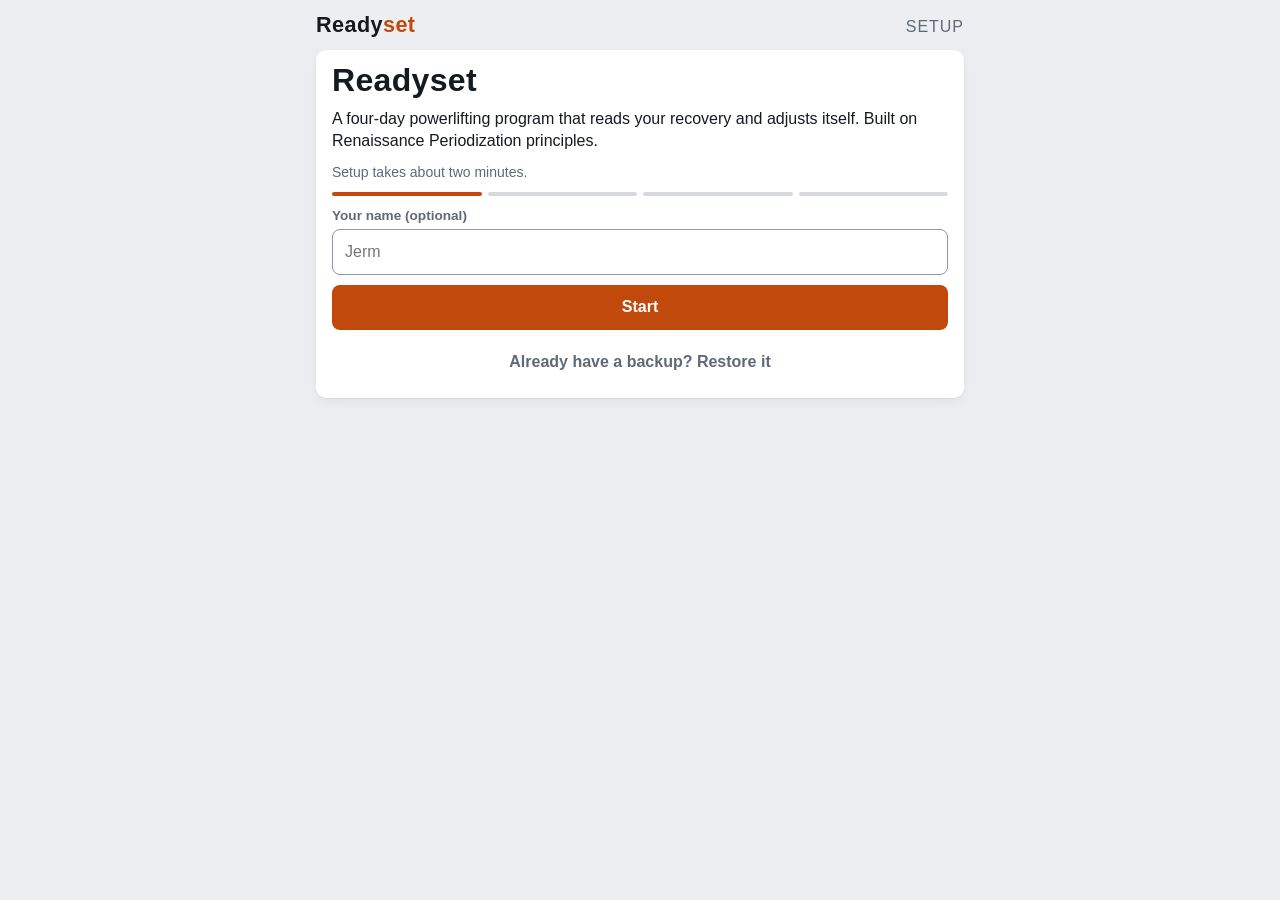
==== commit f649bea1: "Foldable cards, condensed copy, chart fixes; tenth audit, on the training algorithms UI: every card " ====
--- a/docs/index.html
+++ b/docs/index.html
@@ -2,7 +2,7 @@
 <html lang="en">
 <head>
 <meta charset="utf-8">
-<meta http-equiv="Content-Security-Policy" content="default-src 'self'; script-src 'sha256-sEBIp1yrrAkDN/7xfTmAwSx1Ncp2krk3hQ7y5oNAFoM=' 'sha256-HerrgR4ZK7Isyk4iB55SitmTuPaosU1D+fjWzRrbNnw=' 'sha256-Od6erIIZLxCKwRmTni8A+YqsZSnQeYevt58fEmr+ZLI=' 'sha256-myCgPvpz7UKblPsgSt8RG+dvhaAx2YEDzOR8uzFLh+k='; style-src 'self' 'unsafe-inline' https://fonts.googleapis.com; font-src https://fonts.gstatic.com; img-src 'self'; connect-src 'self'; manifest-src 'self'; worker-src 'self'; child-src 'self'; base-uri 'none'; form-action 'none'; object-src 'none'; frame-src 'none'">
+<meta http-equiv="Content-Security-Policy" content="default-src 'self'; script-src 'sha256-R+E7Ut5OLn6OZRqwRf3vB2kFofbvvJlKAtx34IHKhxQ=' 'sha256-0NvzTIRww3TqFV3vA1DV2uoqxvcRIjhA7Umw/FN0XwE=' 'sha256-5wsABs+UkYZZaFG7ty4qXoNO7E7mkQrqIKbElVg2rSk=' 'sha256-myCgPvpz7UKblPsgSt8RG+dvhaAx2YEDzOR8uzFLh+k='; style-src 'self' 'unsafe-inline' https://fonts.googleapis.com; font-src https://fonts.gstatic.com; img-src 'self'; connect-src 'self'; manifest-src 'self'; worker-src 'self'; child-src 'self'; base-uri 'none'; form-action 'none'; object-src 'none'; frame-src 'none'">
 <meta name="viewport" content="width=device-width, initial-scale=1, viewport-fit=cover">
 <meta name="apple-mobile-web-app-capable" content="yes">
 <meta name="mobile-web-app-capable" content="yes">
@@ -13,7 +13,7 @@
 <link rel="manifest" href="./manifest.webmanifest">
 <link rel="apple-touch-icon" href="./icon-180.png">
 <link rel="icon" href="./icon-192.png">
-<meta name="readyset-build" content="5a86d742ef64">
+<meta name="readyset-build" content="6a744f4edb64">
 <title>Readyset</title>
 <meta name="claude:viewport-fit-sides" content="cover">
 <link rel="stylesheet" href="https://fonts.googleapis.com/css2?family=Barlow+Condensed:wght@600;700&family=Barlow:wght@400;500;600&display=swap">
@@ -32,7 +32,7 @@
   --accent-ink: #a33d08;    /* orange text on a light orange background */
   --good: #17703d; --good-soft: #dff3e6;
   --warn: #8a6400; --warn-soft: #fbf0cc;
-  --bad: #c73a32;  --bad-soft: #fbe0de;
+  --bad: #c73a32;  --bad-soft: #fbe0de; --bad-ink: #ad2f28;
   --on-good: #ffffff; --on-bad: #ffffff;
   --field-line: #8f98a6;    /* input outlines: 3:1 against the card */
   --display: "Barlow Condensed", "Arial Narrow", "Helvetica Neue", Arial, sans-serif;
@@ -44,7 +44,7 @@
   :root:not([data-theme="light"]) {
     --bg: #0f1216; --surface: #171b21; --surface-2: #1e232b; --line: #2b323c;
     --fg: #e9ecf0; --muted: #98a2b0; --accent: #ff7a30; --accent-fg: #14110e; --accent-soft: #3a2316;
-    --good: #46c272; --good-soft: #163a25; --warn: #e5b42c; --warn-soft: #3b3012; --bad: #f0635a; --bad-soft: #43201e;
+    --good: #46c272; --good-soft: #163a25; --warn: #e5b42c; --warn-soft: #3b3012; --bad: #f0635a; --bad-soft: #43201e; --bad-ink: #f0635a;
     --accent-ink: #ff7a30; --on-good: #0f1216; --on-bad: #0f1216; --field-line: #66717f;
     --shadow: 0 1px 2px rgba(0,0,0,.4), 0 4px 14px rgba(0,0,0,.3);
     color-scheme: dark;
@@ -53,7 +53,7 @@
 :root[data-theme="dark"] {
   --bg: #0f1216; --surface: #171b21; --surface-2: #1e232b; --line: #2b323c;
   --fg: #e9ecf0; --muted: #98a2b0; --accent: #ff7a30; --accent-fg: #14110e; --accent-soft: #3a2316;
-  --good: #46c272; --good-soft: #163a25; --warn: #e5b42c; --warn-soft: #3b3012; --bad: #f0635a; --bad-soft: #43201e;
+  --good: #46c272; --good-soft: #163a25; --warn: #e5b42c; --warn-soft: #3b3012; --bad: #f0635a; --bad-soft: #43201e; --bad-ink: #f0635a;
   --accent-ink: #ff7a30; --on-good: #0f1216; --on-bad: #0f1216; --field-line: #66717f;
   --shadow: 0 1px 2px rgba(0,0,0,.4), 0 4px 14px rgba(0,0,0,.3);
   color-scheme: dark;
@@ -163,9 +163,9 @@
 /* Pills */
 .pill { display: inline-flex; align-items: center; gap: 6px; padding: 3px 10px; border-radius: 999px; font-size: .8rem; font-weight: 600; text-transform: uppercase; letter-spacing: .06em; background: var(--surface-2); color: var(--muted); border: 1px solid var(--line); }
 .pill.green { background: var(--good-soft); color: var(--good); border-color: transparent; }
-.pill.skipped { text-decoration: line-through; opacity: .7; border-style: dashed; }
+.pill.skipped { text-decoration: line-through; border-style: dashed; }
 .pill.yellow { background: var(--warn-soft); color: var(--warn); border-color: transparent; }
-.pill.red { background: var(--bad-soft); color: var(--bad); border-color: transparent; }
+.pill.red { background: var(--bad-soft); color: var(--bad-ink); border-color: transparent; }
 .pill.accent { background: var(--accent-soft); color: var(--accent-ink); border-color: transparent; }
 .dot { width: 10px; height: 10px; border-radius: 50%; display: inline-block; }
 .dot.green { background: var(--good); } .dot.yellow { background: var(--warn); } .dot.red { background: var(--bad); }
@@ -266,6 +266,8 @@
 .timer button { background: transparent; border: 1px solid currentColor; color: inherit; border-radius: 999px; padding: 8px 11px; min-height: 44px; font-size: .88rem; font-family: var(--body); font-weight: 600; }
 .timer.flash { animation: timer-flash .45s ease-in-out 6; }
 @keyframes timer-flash { 50% { transform: translateX(-50%) scale(1.06); box-shadow: 0 0 0 6px var(--good-soft), var(--shadow); } }
+@keyframes timer-flash-still { 50% { box-shadow: 0 0 0 6px var(--good-soft), var(--shadow); } }
+@media (prefers-reduced-motion: reduce) { .timer.flash { animation-name: timer-flash-still; } }
 td input[type=number] { font-size: 1rem; min-height: 40px; }
 .timer.over { background: var(--good); color: var(--on-good); }
 
@@ -291,7 +293,8 @@
 td.num, th.num { text-align: right; font-variant-numeric: tabular-nums; }
 .tablewrap { overflow-x: auto; }
 .loglist { display: flex; flex-direction: column; gap: 8px; }
-.loglist .item { display: grid; grid-template-columns: 74px 1fr; gap: 10px; font-size: .9rem; }
+.loglist .item { display: grid; grid-template-columns: 56px minmax(0, 1fr); gap: 8px; font-size: .88rem; line-height: 1.3; }
+.loglist .lg { display: flex; flex-direction: column; gap: 3px; min-width: 0; }
 .loglist .item .d { color: var(--muted); font-variant-numeric: tabular-nums; }
 .session-item { display: flex; justify-content: space-between; gap: 10px; align-items: center; padding: 10px 0; border-bottom: 1px solid var(--line); }
 .session-item:last-child { border-bottom: 0; }
@@ -300,8 +303,8 @@
 .timeline { display: grid; grid-template-columns: repeat(14, 1fr); gap: 3px; }
 .timeline .w { height: 26px; border-radius: 4px; background: var(--surface-2); border: 1px solid var(--line); display: flex; align-items: center; justify-content: center; font-size: .65rem; font-weight: 700; color: var(--muted); }
 .timeline .w.build { background: var(--good-soft); color: var(--good); border-color: transparent; }
-.timeline .w.strength { background: var(--accent-soft); color: var(--accent); border-color: transparent; }
-.timeline .w.peak { background: var(--bad-soft); color: var(--bad); border-color: transparent; }
+.timeline .w.strength { background: var(--accent-soft); color: var(--accent-ink); border-color: transparent; }
+.timeline .w.peak { background: var(--bad-soft); color: var(--bad-ink); border-color: transparent; }
 .timeline .w.deload { background: var(--surface-2); color: var(--muted); border-style: dashed; }
 .timeline .w.now { outline: 2px solid var(--fg); outline-offset: 1px; }
 .bar { height: 10px; border-radius: 5px; background: var(--surface-2); overflow: hidden; border: 1px solid var(--line); }
@@ -402,6 +405,43 @@
 .acc-in { display: inline-flex; align-items: center; gap: 6px; }
 .acc-in input { width: 84px; border: 1px solid var(--field-line); border-radius: 6px; padding: 4px 6px; background: var(--surface); color: var(--fg); }
 
+/* Foldable cards: the header toggles, the body slides. */
+.fold-all { display: flex; justify-content: flex-end; margin: -6px 0 -6px; }
+.fold-all .btn { color: var(--muted); }
+.fold.closed { gap: 0; padding-block: 8px; }
+.fold-top { display: flex; align-items: center; gap: 6px; min-width: 0; margin-block: -6px; }
+.fold-h { flex: 1; min-width: 0; }
+.fold-head { display: flex; align-items: center; justify-content: space-between; gap: 8px; width: 100%; min-height: 44px; padding: 0; border: 0; background: none; color: inherit; font: inherit; letter-spacing: inherit; text-transform: inherit; text-align: left; -webkit-tap-highlight-color: transparent; }
+.fold-t { min-width: 0; display: flex; flex-direction: column; gap: 2px; }
+.fold-sum { display: none; font-family: var(--body); font-size: .82rem; font-weight: 500; letter-spacing: 0; text-transform: none; color: var(--muted); line-height: 1.2; white-space: nowrap; overflow: hidden; text-overflow: ellipsis; }
+.fold.closed .fold-sum { display: block; }
+.fold-chev { flex: none; width: 22px; height: 22px; stroke: currentColor; fill: none; stroke-width: 2.2; stroke-linecap: round; stroke-linejoin: round; color: var(--muted); }
+.fold.closed .fold-chev { transform: rotate(180deg); }
+.fold-body { display: grid; grid-template-rows: 1fr; min-width: 0; }
+.fold.closed .fold-body { grid-template-rows: 0fr; }
+.fold-inner { min-height: 0; min-width: 0; overflow: hidden; display: flex; flex-direction: column; gap: 10px; padding: 4px; margin: -4px; }
+.fold-inner > * { flex-shrink: 0; } /* clipped while sliding, not squashed */
+.fold.closed .fold-inner { padding-block: 0; margin-block: 0; visibility: hidden; }
+@media (prefers-reduced-motion: no-preference) {
+  .fold { transition: gap .22s ease, padding .22s ease; }
+  .fold-body { transition: grid-template-rows .22s ease, margin-top .22s ease; }
+  .fold-chev { transition: transform .22s ease; }
+  .fold.closed .fold-inner { transition: visibility 0s .22s; } /* stays visible while it slides shut */
+}
+.hero.fold.closed { gap: 12px; padding-block: 14px; }
+.hero.closed .fold-body { margin-top: -12px; }
+.hero .fold-top, .hero .fold-h { margin-block: 0; }
+.hero .fold-head { min-height: 44px; margin-block: -2px; }
+.card.accent .fold-chev { color: inherit; }
+.card.accent .fold-inner { gap: 12px; }
+.week-dots { flex-wrap: nowrap; flex: none; cursor: pointer; }
+@media (max-width: 359px) { .fold-sum { white-space: normal; } }
+/* Exercise choices: one line per slot. */
+.swap-list { display: flex; flex-direction: column; gap: 6px; }
+.swap-row { display: grid; grid-template-columns: minmax(0, 4fr) minmax(0, 9fr); align-items: center; gap: 8px; font-size: .85rem; font-weight: 600; color: var(--muted); }
+.swap-row.pinned { color: var(--accent-ink); }
+.swap-row select { width: 100%; min-height: 44px; padding: 6px 8px; border: 1px solid var(--field-line); border-radius: 8px; background: var(--surface); color: var(--fg); font-size: 16px; font-weight: 500; }
+.dial-row select { margin-top: 4px; }
 
 </style>
 </head>
@@ -584,13 +624,15 @@
   //   Build:    primaries 70-77% 1RM for 7-8 reps (hypertrophy zone 60-75%, 6-10 reps; pp.17, 338)
   //   Strength: primaries 76-86% 1RM for 3-5 reps (75-90%, 3-6 reps; pp.18, 62, 339)
   //   Peak:     primaries 85-90% for 1-3 reps, then a test week (p.340)
-  // Week-to-week: +2.5-3% load and 0-1 set in Build, load only in Strength (pp.79-82, 338-339).
+  // Week-to-week: +2.5-3% load and 0-1 barbell set in Build, load only in Strength except week 2's
+  // third second-lift and accessory set (pp.79-82, 338-339). Accessories take total weekly sets up by 30-40% from week 1 to 2.
   const BLOCKS = [
     {
       id: 'build', name: 'Build', focus: 'Muscle and work capacity', weeks: 4, deload: true,
       primary:   [{ sets: 3, reps: 8, pct: 0.775 }, { sets: 4, reps: 8, pct: 0.80 }, { sets: 4, reps: 8, pct: 0.825 }, { sets: 4, reps: 7, pct: 0.85 }],
-      // Deadlift reps-at-percentage run about a rep under squat and bench and the erectors pay for 8s,
-      // so the deadlift builds with 5-6s at 72-79% 1RM and the RDL carries the hamstring volume.
+      // The erectors pay for 8s and deadlift reps-at-percentage may run a rep under squat and bench (weak
+      // evidence; the RPE and e1RM math does not assume it), so the deadlift builds with 5-6s at 72-79%
+      // 1RM and the RDL carries the hamstring volume.
       primaryByLift: { deadlift: [{ sets: 3, reps: 6, pct: 0.80 }, { sets: 4, reps: 6, pct: 0.825 }, { sets: 4, reps: 6, pct: 0.85 }, { sets: 4, reps: 5, pct: 0.875 }] },
       secondary: [{ sets: 3, reps: 8, pct: 0.75 }, { sets: 3, reps: 8, pct: 0.775 }, { sets: 4, reps: 8, pct: 0.80 }, { sets: 4, reps: 8, pct: 0.825 }],
       accessory: [{ sets: 2, reps: 12 }, { sets: 3, reps: 12 }, { sets: 3, reps: 12 }, { sets: 3, reps: 12 }],
@@ -601,13 +643,15 @@
       // strength dose-response sits); the belt squat stays one swap away.
       variation: { squat_variation: 'paused_squat', bench_variation: 'close_grip', hinge_variation: 'rdl' },
       variationB: { squat_variation: 'high_bar_squat', bench_variation: 'larsen_press', hinge_variation: 'deficit_deadlift' },
+      // The deficit pull follows the same reasoning as the deadlift: 6s, not 8s (load up to keep the effort).
+      secondaryByEx: { deficit_deadlift: [{ sets: 3, reps: 6, pct: 0.80 }, { sets: 3, reps: 6, pct: 0.825 }, { sets: 4, reps: 6, pct: 0.85 }, { sets: 4, reps: 6, pct: 0.875 }] },
     },
     {
       id: 'strength', name: 'Strength', focus: 'Heavier, fewer reps', weeks: 3, deload: true,
       // Week 3 opens with one single at ~92% 1RM (RPE 8 on the chart) before the triples: the
       // routine max anchor coaches use instead of a test week, and strong evidence for calibration.
       // Week 1 keeps the second lift at 2 sets so the Build -> Strength step in counted barbell sets
-      // stays under ~30% (the week-2 scheme brings the third set back; earned sets go to the competition lift only).
+      // stays under ~30%, while reps and tonnage roughly halve (the week-2 scheme brings the third set back; earned sets go to the competition lift only).
       primary:   [{ sets: 4, reps: 5, pct: 0.85 }, { sets: 4, reps: 4, pct: 0.90 }, { sets: 3, reps: 3, pct: 0.95, opener: { pct: 1.02, rpe: 8 } }],
       secondary: [{ sets: 2, reps: 5, pct: 0.80 }, { sets: 3, reps: 5, pct: 0.83 }, { sets: 3, reps: 4, pct: 0.86 }],
       accessory: [{ sets: 2, reps: 10 }, { sets: 3, reps: 10 }, { sets: 3, reps: 8 }],
@@ -638,22 +682,22 @@
   const TUNE = {
     // Red needs at least two poor answers (one bad night barely moves maximal strength); yellow is
     // the common so-so day and gets a small load nudge rather than a volume cut.
-    readiness: { green: 60, yellow: 35 },
+    readiness: { green: 50, yellow: 35 },
     trim: { load: 0.975 },
     // In-session: a hard first set counts in full (RPE rises set to set at a fixed load, so a hard
     // first set predicts harder later sets); an easy day may push the remaining sets up by at most
     // 2.5% (never in Peak). Stop rules: a miss, a non-first set 2+ over target, or the floor.
-    correction: { firstSetWeight: 0.5, firstSetHardWeight: 1.0, floor: 0.85, ceil: 1.025, ceilPeak: 1.0, minRpe: 4, lowRpeWeight: 0.35, stopOver: 2, stopMin: 8.5, floorStep: 0.925, floorHard: 1 },
+    correction: { firstSetWeight: 0.5, firstSetHardWeight: 1.0, floor: 0.85, ceil: 1.025, ceilPeak: 1.0, ceilLight: 1.0, minRpe: 4, lowRpeWeight: 0.35, stopOver: 2, stopMin: 8.5, floorStep: 0.925, floorHard: 1 },
     sessionCapMin: 75, // the top of the owner's 60-75 minute budget; estimates assume a full rest after every set
     calibrate: { downAt: 0.97, downMax: 0.95, downConfHigh: 1.5, downSure: 0.95, upAt: 1.02, upMax: 1.025, upFastAt: 1.04, allowance: 0.03, blockFloor: 0.90, blockFloorMissed: 0.85, minRpe: 6.5 },
     review: { add: 2, cut: -2, bigCut: -4, onTarget: 1 },
     // Deload-now triggers: within the week, and across the block (chronic under-recovery that
     // stays under the weekly triggers: many reds, repeated calibration drops, readiness trend).
-    deload: { flaggedLifts: 2, redsWeek: 2, crushedWeek: 2, redsBlock: 4, calibDropsLift: 2, calibDropPct: 0.06, lightsBlock: 4, readinessDrop: 15, readinessLow: 45, readinessAbs: 55, readinessVeryLow: 40, readinessWeeks: 2, chronicFromWeek: 2, dialStepsPerBlock: 1, readinessMovesDial: true },
+    deload: { flaggedLifts: 2, redsWeek: 2, crushedWeek: 2, redsBlock: 4, calibDropsLift: 2, calibDropPct: 0.06, lightsBlock: 4, readinessDrop: 15, readinessLow: 45, readinessAbs: 50, readinessVeryLow: 40, readinessWeeks: 2, chronicFromWeek: 2, dialStepsPerBlock: 1, readinessMovesDial: true },
     // Volume dial: a lasting, program-wide set offset (-2..+2) that finds the lifter's recoverable
     // volume across blocks. Down one step whenever block-level fatigue forces a deload; up one step
     // after a block that stayed clean while already adding sets.
-    dial: { min: -2, max: 2 },
+    dial: { min: -2, max: 2, autoMax: 0 }, // at the 75-minute budget a positive dial does not fit (+1 is 76-79 min), so above 0 is by hand only
   };
 
   // Hard weekly caps on working sets for each competition pattern (comp lift + barbell variants).
@@ -796,11 +840,12 @@
           if (w.pct < 0.8 && S.warmupSets === false) continue; // the 80% and 90% lines are part of the test, not generic warm-ups
           const tw = barRound(tm * w.pct, bar, inc, S.plates);
           if (tw <= prevW && w.pct < 0.97) continue; // never repeat a weight or step back
-          item.sets.push({ w: tw, reps: w.reps, pct: w.pct, kind: w.pct >= 0.97 ? 'test' : 'warm', rpeTarget: w.pct >= 1.03 ? 9 : w.pct >= 0.97 ? 8 : null }); prevW = tw;
+          item.sets.push({ w: tw, reps: w.reps, pct: w.pct, kind: w.pct >= 0.97 ? 'test' : 'warm', rpeTarget: w.pct >= 0.97 ? plannedRPE(tw / state.lifts[lift].oneRM, w.reps) : null }); prevW = tw;
         }
         item.sets.push({ w: null, reps: 1, pct: null, kind: 'test', rpeTarget: 9, open: true });
-        for (let i = 0; i < TEST.backoff.sets; i++) item.sets.push({ w: barRound(tm * TEST.backoff.pct, bar, inc, S.plates), reps: TEST.backoff.reps, pct: TEST.backoff.pct, kind: 'work', rpeTarget: 7 });
-        item.note = 'Work up to one single at RPE 9 (one clean rep left). Add 2-5% to the last line if the single before it was RPE 8 or less. Stop there, then do the back-off sets.';
+        const bw = barRound(tm * TEST.backoff.pct, bar, inc, S.plates);
+        for (let i = 0; i < TEST.backoff.sets; i++) item.sets.push({ w: bw, reps: TEST.backoff.reps, pct: TEST.backoff.pct, kind: 'work', rpeTarget: plannedRPE(bw / state.lifts[lift].oneRM, TEST.backoff.reps) });
+        item.note = 'Work up to a single at RPE 9 (one clean rep left). Add 2-5% to the last line if the one before was RPE 8 or less. Then the back-off sets.';
         out.exercises.push(item);
         continue;
       }
@@ -808,7 +853,7 @@
       if (ex.tm) {
         // ----- Barbell lift loaded from a TM -----
         let base, volF = 1, intF = 1;
-        const schemeFor = (w) => (schemeRole === 'primary' && block.primaryByLift && block.primaryByLift[lift]) ? block.primaryByLift[lift][w] : block[schemeRole][w];
+        const schemeFor = (w) => (schemeRole === 'primary' && block.primaryByLift && block.primaryByLift[lift]) ? block.primaryByLift[lift][w] : (schemeRole === 'secondary' && block.secondaryByEx && block.secondaryByEx[exId]) ? block.secondaryByEx[exId][w] : block[schemeRole][w];
         if (rest) { base = REST[schemeRole]; }
         else if (isDeload || isTest) {
           base = schemeFor(lastWk);
@@ -820,7 +865,7 @@
           else if (mode === 'trim') intF = TUNE.trim.load; // yellow day: a one-step load nudge, sets and reps unchanged
         }
         const adj = (!rest && !isDeload && !isTest) ? ((P.loadAdj && P.loadAdj[lift]) || 0) : 0;
-        if (!rest && !isDeload && !isTest && P.layoffPct) intF *= 1 + P.layoffPct; // after a layoff: a flat 5% off every load this week
+        if (!rest && !isDeload && !isTest && P.layoffPct) intF *= 1 + P.layoffPct; // after a layoff: a flat cut off every barbell load this week
         let sets = base.sets;
         // Earned extra sets go to the competition lift only (coaches add sets to the main movement,
         // not to each variant), only on a green day; a reduction applies on every kind of day and to
@@ -830,7 +875,7 @@
           const isComp = ex.mult === 1 && slot.role === 'primary';
           sets += sa > 0 ? (mode === 'full' && isComp ? sa : 0) : sa;
         }
-        if (!rest && !isDeload && !isTest) sets = Math.max(2, sets + (P.volumeDial || 0));
+        if (!rest && !isDeload && !isTest) sets = Math.max(2, sets + (block.test ? Math.min(0, P.volumeDial || 0) : (P.volumeDial || 0))); // a positive dial never reaches the Peak
         sets = Math.max(1, Math.round(sets * volF + 1e-9));
         if (volF < 1 && sets < 2 && base.sets >= 3) sets = 2;
         const pct = (base.pct + adj) * intF;
@@ -843,18 +888,21 @@
         let reps = base.reps;
         if (w > intended * 1.1 && oneRM > 0) { const want = Math.max(8, plannedRPE(Math.min(1, intended / oneRM), base.reps)); while (reps > 3 && plannedRPE(pct1rm, reps) > want) reps--; }
         const rpe = plannedRPE(pct1rm, reps);
-        if (rpe >= 9.5 && w === bar && w > intended) item.note = 'The empty bar is close to your max on this lift: do the reps you can with two in reserve, or pin a dumbbell variation under Program > Exercise choices.';
+        if (rpe >= 9.5 && w === bar && w > intended) item.note = 'The empty bar is near your max here: keep two reps in reserve, or pin a dumbbell variation in Program.';
         // Bonus reps: primary slot only, and never past RPE 9 (no sets to failure, p.97).
         const plusOk = mode === 'full' && !isDeload && !isTest && !rest && block.plus > 0 && slot.role === 'primary';
-        const plus = plusOk ? Math.max(0, Math.min(block.plus, Math.floor(expectedRIR(pct1rm, reps)) - 1)) : 0;
+        const dl = lift === 'deadlift'; // at most one bonus rep, with a rep held back: 6s were chosen over 8s because the erectors pay for reps
+        const plus = plusOk ? Math.max(0, Math.min(dl ? Math.min(1, block.plus) : block.plus, Math.floor(expectedRIR(pct1rm, reps) - (dl ? 1 : 0)) - 1)) : 0;
         if (S.warmupSets !== false) for (const st of warmups(w, bar, inc, schemeRole, S.plates)) item.sets.push({ w: st.w, reps: st.reps, kind: 'warm' });
         if (base.opener && slot.role === 'primary' && mode !== 'light' && !isDeload && !isTest && !rest) {
-          const ow = barRound(tmOf(state, lift) * ex.mult * base.opener.pct * (mode === 'trim' ? TUNE.trim.load : 1), bar, inc, S.plates);
+          const layF = 1 + (P.layoffPct || 0), ow = barRound(tmOf(state, lift) * ex.mult * base.opener.pct * (mode === 'trim' ? TUNE.trim.load : 1) * layF, bar, inc, S.plates);
           const lastWarm = item.sets.filter(x => x.kind === 'warm').reduce((m, x) => Math.max(m, x.w || 0), bar);
           const ws = S.warmupSets !== false ? openerWarm(ow, lastWarm, bar, inc, S.plates) : null;
           if (ws) item.sets.push({ w: ws, reps: 1, kind: 'warm' });
-          item.sets.push({ w: ow, reps: 1, pct: base.opener.pct * (mode === 'trim' ? TUNE.trim.load : 1), kind: 'single', rpeTarget: base.opener.rpe });
-          item.note = `Opener: one single at about RPE ${base.opener.rpe} (two clean reps left), then the working sets. Set the safeties.`;
+          const chartOp = oneRM > 0 ? plannedRPE(ow / oneRM, 1) : base.opener.rpe, opRpe = Math.abs(chartOp - base.opener.rpe) > 0.5 ? chartOp : base.opener.rpe; // the chart's number when a lowered Training Max moves it
+          item.sets.push({ w: ow, reps: 1, pct: base.opener.pct * (mode === 'trim' ? TUNE.trim.load : 1) * layF, kind: 'single', rpeTarget: opRpe });
+          const opLeft = Math.round(10 - opRpe);
+          item.note = `Opener: one single at about RPE ${opRpe} (about ${opLeft} clean rep${opLeft === 1 ? '' : 's'} left), then the working sets. Set the safeties.`;
         }
         for (let i = 0; i < sets; i++) {
           const ind = i === 0 && plus > 0;
@@ -887,8 +935,8 @@
     const cardioF = mode === 'light' ? 0.5 : 1;
     out.cardioMin = Math.round(S.cardioMin * cardioF);
     out.estMinutes = estimateMinutes(out);
-    if (isDeload) out.notes.push((inserted ? 'Deload taken early; the block picks up where it left off afterwards. ' : '') + (firstHalf ? 'Deload, first half: half the sets, loads kept high so nothing detrains.' : 'Deload, second half: half the sets at half the load. It is meant to feel easy.'));
-    if (rest) out.notes.push('Active rest: everything at about half volume and half load, on variations. Technique practice, not work.');
+    if (isDeload) out.notes.push((inserted ? 'Early deload; the block then resumes. ' : '') + (firstHalf ? 'Deload, first half: fewer sets, lighter loads.' : 'Deload, second half: fewer sets at half the load. It should feel easy.'));
+    if (rest) out.notes.push('Easy week: about half the sets and load, on variations. Technique practice, not work.');
     return out;
   }
 
@@ -936,7 +984,7 @@
     if (!rows.length) return null;
     let num = 0, den = 0;
     for (const x of rows) {
-      const hard = x.missed || x.rpe >= (x.target != null ? x.target : targetRPE) + 1.5;
+      const hard = x.missed || x.rpe >= (x.target != null ? x.target : targetRPE) + Math.max(0, x.reps - (x.planned || x.reps)) + 1.5; // bonus reps raise the RPE by design
       const wt = (x.first ? (hard ? C.firstSetHardWeight : C.firstSetWeight) : 1) * (x.rpe < 6 ? C.lowRpeWeight : x.rpe < 7 ? 0.5 : 1);
       num += wt * e1rm(x.w, x.reps, x.rpe); den += wt;
     }
@@ -958,7 +1006,7 @@
     w = Math.max(floor, Math.min(ceil, w));
     // RTS-style stop: a miss, a later set still 2+ over target after a correction, or the floor.
     const last = rows[rows.length - 1];
-    const stop = rows.some(x => x.missed) || (rows.length >= 2 && !last.first && last.rpe >= (last.target != null ? last.target : targetRPE) + C.stopOver && last.rpe >= C.stopMin) || hitFloor;
+    const stop = rows.some(x => x.missed) || (rows.length >= 2 && !last.first && last.w < plannedW * 0.995 && last.rpe >= (last.target != null ? last.target : targetRPE) + C.stopOver && last.rpe >= C.stopMin) || hitFloor;
     return { w, est, ideal, conf, hitFloor, stop, delta: w / plannedW - 1 };
   }
 
@@ -1038,19 +1086,19 @@
         // still prove a floor. Two sessions in a row whose floor clears the max by 4% raise it
         // (2.5% at most, once a week), so a max entered too low cannot stay stuck there.
         const lb = sessionEstimate(sess, lift, cur, { minRpe: 4, floorRpe: K.minRpe });
-        if (!lb) { if (sessionEstimate(sess, lift, cur, { minRpe: 4, clamp: [0.5, 1.5] })) log.push(`${names[lift]}: today's sets were far from the planned weights, so they were left out as likely typos; 1RM held at ${cur}. Fix them in History if they were real.`); continue; }
+        if (!lb) { if (sessionEstimate(sess, lift, cur, { minRpe: 4, clamp: [0.5, 1.5] })) log.push(`${names[lift]}: sets far from plan left out as likely typos; 1RM stays ${cur}. Real? Fix them in History.`); continue; }
         const over = lb.est > cur * K.upFastAt;
         L.lbHits = over ? (L.lbKey === sess.date ? (L.lbHits || 1) : (L.lbHits || 0) + 1) : 0; L.lbKey = sess.date;
         if (over && L.lbHits >= 2 && !crushed && L.upKey !== weekKey) {
           const next = Math.max(minMax(state), roundTo(Math.min(lb.est, cur * K.upMax), 2.5));
-          if (next > cur) { applyTM(state, lift, next); L.upKey = weekKey; L.lbHits = 0; log.push(`${names[lift]} 1RM ${cur} -> ${next} (your sets were easy; even read cautiously they show at least ${Math.round(lb.est)}).`); continue; }
+          if (next > cur) { applyTM(state, lift, next); L.upKey = weekKey; L.lbHits = 0; log.push(`${names[lift]} 1RM ${cur} -> ${next} (easy sets, but they show at least ${Math.round(lb.est)}).`); continue; }
         }
         // A max set far too low leaves every prescribed set so easy that no RPE can prove it: after
         // three such sessions in a row, say so plainly instead of holding in silence.
         if (L.easyKey !== sess.date) { L.easyRun = (L.easyRun || 0) + 1; L.easyKey = sess.date; }
-        log.push(over ? `${names[lift]}: every set was under RPE 6.5; read cautiously they show at least ${Math.round(lb.est)}, so one more session like this raises the 1RM from ${cur}.`
-          : L.easyRun >= 3 ? `${names[lift]}: ${L.easyRun} sessions in a row under RPE 6.5. If the weights really feel this easy, the ${cur} max is probably set too low: raise it in Settings, or rate one heavier top set honestly.`
-          : `${names[lift]}: every set was under RPE 6.5, too easy to read a max from; 1RM held at ${cur}.`);
+        log.push(over ? `${names[lift]}: all under RPE 6.5, at least ${Math.round(lb.est)}; one more like this raises the 1RM from ${cur}.`
+          : L.easyRun >= 3 ? `${names[lift]}: ${L.easyRun} sessions under RPE 6.5. Too easy? Raise ${cur} in Settings, or rate a heavier top set.`
+          : `${names[lift]}: all under RPE 6.5, too easy to read; 1RM stays ${cur}.`);
         continue;
       }
       L.lbHits = 0; L.easyRun = 0;
@@ -1068,7 +1116,7 @@
       const sureDown = r.confHigh >= K.downConfHigh || raw < cur * K.downSure || missed;
       if (raw < cur * K.downAt && sureDown && (r.conf >= 1 || L.est < cur * K.downAt)) {
         next = Math.max(r.conf >= 1 ? raw : L.est, cur * K.downMax, floor);
-        how = `today's sets came in at about ${Math.round(raw)}`;
+        how = `today's sets read about ${Math.round(raw)}; heavier sets re-check it`;
       } else if (!crushed && !missed && L.upKey !== weekKey && ((L.est > cur * K.upAt && r.conf >= 1) || (est > cur * K.upFastAt && r.conf >= 1.5 && r.confHigh > 0))) {
         // At most one rise per lift per week, and the fast path needs a set near failure.
         next = Math.min(Math.max(L.est, est > cur * K.upFastAt ? est : 0), cur * K.upMax);
@@ -1077,7 +1125,13 @@
       next = how ? Math.max(minMax(state), roundTo(next, 2.5)) : cur; // a max typed off the 2.5 grid is not 'changed' by rounding alone
       if (next !== cur) {
         applyTM(state, lift, next); log.push(`${names[lift]} 1RM ${cur} -> ${next} (${how}).`);
-        if (next < cur) { const P = state.program; P.calibDrops = (typeof P.calibDrops === 'object' && P.calibDrops) ? P.calibDrops : {}; P.calibDrops[lift] = (P.calibDrops[lift] || 0) + 1; }
+        if (next < cur) {
+          const P = state.program; P.calibDrops = (typeof P.calibDrops === 'object' && P.calibDrops) ? P.calibDrops : {};
+          // The first week of the program can only be correcting the number he entered: no fatigue has
+          // accumulated yet. It does not count as a drop, and the 6% test starts over from the new max.
+          if (sess.week === 1 && !(sess.mesoCount > 0) && !(sess.blockIdx > 0)) { P.fatigueBase = (typeof P.fatigueBase === 'object' && P.fatigueBase) ? P.fatigueBase : {}; P.fatigueBase[lift] = next; }
+          else P.calibDrops[lift] = (P.calibDrops[lift] || 0) + 1;
+        }
         else L.upKey = weekKey;
       }
     }
@@ -1117,6 +1171,7 @@
     }
     const names = { squat: 'Squat', bench: 'Bench', deadlift: 'Deadlift' };
     const calib = state.settings.autoCalibrate !== false; // loads are then handled by per-session calibration
+    const cutLines = [];
     for (const lift of ['squat', 'bench', 'deadlift']) {
       const rows = per[lift].filter(r => !r.light);
       if (!rows.length) { log.push(`${names[lift]}: no overload session logged this week, holding.`); continue; }
@@ -1124,10 +1179,11 @@
       let score = 0, why = [];
       // Week 1 follows a deload: feeling fresh then is the deload working, not spare capacity.
       const freshWeek = P.week === 1;
-      if (prim.missed > 0 || prim.rpeDelta >= 1.5) { score -= 2; why.push(prim.missed ? `missed reps on ${prim.missed} set${prim.missed > 1 ? 's' : ''}` : 'felt much harder than planned'); }
+      if (freshWeek && calib && !prim.missed && prim.rpeDelta >= 0.75) why.push('felt harder; not counted in week 1'); // the max has already answered it, and one week cannot show accumulated fatigue
+      else if (prim.missed > 0 || prim.rpeDelta >= 1.5) { score -= 2; why.push(prim.missed ? `missed reps on ${prim.missed} set${prim.missed > 1 ? 's' : ''}` : 'felt much harder than planned'); }
       else if (prim.rpeDelta >= 0.75) { score -= 1; why.push('felt harder than planned'); }
       else if (prim.rpeDelta <= -0.75) { if (!freshWeek) { score += 1; why.push('felt easier than planned'); } else why.push('felt easier, as expected after a deload'); }
-      else if (TUNE.review.onTarget && prim.rated) { score += TUNE.review.onTarget; why.push('every set on target'); } // hitting the numbers week after week is the signal to add (p.322); sets without an RPE say nothing
+      else if (TUNE.review.onTarget && prim.rated) { score += TUNE.review.onTarget; why.push('main sets on target'); } // hitting the numbers week after week is the signal to add (p.322); sets without an RPE say nothing
       else if (!prim.rated) why.push('no RPEs logged, so no read on effort');
       if (prim.difficulty === 1) { if (!freshWeek) { score += 1; why.push('session rated easy'); } else why.push('session rated easy, as expected after a deload'); }
       else if (prim.difficulty === 3) { score -= 1; why.push('session rated very hard'); }
@@ -1135,6 +1191,7 @@
       if (prim.soreness === 1 && score >= 0 && !freshWeek) { score += 1; why.push('recovered by the next session'); }
       else if (prim.soreness === 3) { score -= 1; why.push('still sore at the next session'); }
       else if (prim.soreness === 4) { score -= 2; why.push('very sore at the next session'); }
+      if (rows.some(r => r !== prim && r.missed > 0)) { score -= 1; why.push('missed reps on a second lift'); } // blocks an earned set; does not cut on its own
 
       const cap = capFor(state, lift);
       if (block.test) { log.push(`${names[lift]}: peaking, sets stay as written.`); continue; }
@@ -1144,7 +1201,7 @@
         // never into a session longer than the time budget. When "on target" is the only positive,
         // a set is added at most every second week (add volume slowly after a burnout, p.164).
         const ceil = (P.runCeil && P.runCeil[lift] != null) ? P.runCeil[lift] : 2;
-        const soft = why.includes('every set on target') && !why.includes('session rated easy') && !why.includes('felt easier than planned');
+        const soft = why.includes('main sets on target') && !why.includes('session rated easy') && !why.includes('felt easier than planned');
         const addedLastWeek = P.lastAddWeek && P.lastAddWeek[lift] === P.week - 1;
         const hypo = { setAdj: setAdj[lift] + 1, week: P.week + 1 };
         const all = Object.assign({}, setAdj, { [lift]: setAdj[lift] + 1 });
@@ -1158,14 +1215,13 @@
         if (canAdd) { setAdj[lift] += 1; P.lastAddWeek = Object.assign({}, P.lastAddWeek || {}, { [lift]: P.week }); log.push(`${names[lift]}: +1 set next week (${why.join(', ')}).`); }
         else if (soft && addedLastWeek) log.push(`${names[lift]}: on target; a set was added last week, so holding to let it settle.`);
         else if (score >= 3 && !calib && loadAdj[lift] < 0.05) { loadAdj[lift] += 0.025; log.push(`${names[lift]}: at the set cap, so a bigger jump next week (+2.5%).`); }
-        else log.push(`${names[lift]}: recovering well, holding (${!inTime ? `another set would push a session past ${TUNE.sessionCapMin} minutes` : !underCap ? 'at the weekly set cap' : 'at this block\'s set ceiling'}).`);
+        else log.push(`${names[lift]}: recovering well, holding (${!inTime ? `another set would pass ${TUNE.sessionCapMin} minutes` : !underCap ? 'at the weekly set cap' : 'at this block\'s set ceiling'}).`);
         flags[lift] = 0;
-      } else if (score <= -4) {
-        setAdj[lift] = Math.max(-2, setAdj[lift] - 1); if (!calib) loadAdj[lift] = Math.max(-0.10, loadAdj[lift] - 0.05); flags[lift] += 1;
-        log.push(`${names[lift]}: -1 set${calib ? '' : ' and -5%'} next week (${why.join(', ')}).`);
       } else if (score <= -2) {
-        setAdj[lift] = Math.max(-2, setAdj[lift] - 1); if (!calib) loadAdj[lift] = Math.max(-0.10, loadAdj[lift] - 0.025); flags[lift] += 1;
-        log.push(`${names[lift]}: -1 set${calib ? '' : ' and -2.5%'} next week (${why.join(', ')}).`);
+        const big = score <= -4;
+        cutLines.push({ at: log.length, lift, was: weeklySetsWith(state, lift, { setAdj: setAdj[lift], week: P.week + 1 }), why: why.join(', '), pct: calib ? '' : big ? ' and -5%' : ' and -2.5%' });
+        setAdj[lift] = Math.max(-2, setAdj[lift] - 1); if (!calib) loadAdj[lift] = Math.max(-0.10, loadAdj[lift] - (big ? 0.05 : 0.025)); flags[lift] += 1;
+        log.push(''); // written below, once next week's dial is known
       } else {
         if (score >= 1) flags[lift] = Math.max(0, flags[lift] - 1);
         log.push(`${names[lift]}: holding (${why.length ? why.join(', ') : 'on target'}).`);
@@ -1177,7 +1233,7 @@
       // Accessories are decided after the lifts, against the set counts the lifts just earned, and a
       // lift that later needs the time takes the accessory set back (above).
       if (blockMaxMinutesWith(state, setAdj, Object.assign({}, setAdj, { acc: setAdj.acc + 1 })) <= TUNE.sessionCapMin) { setAdj.acc += 1; log.push('Accessories: +1 set next week.'); }
-      else log.push(`Accessories: holding (another set would push a session past ${TUNE.sessionCapMin} minutes).`);
+      else log.push(`Accessories: holding (another set would pass ${TUNE.sessionCapMin} minutes).`);
     }
     if (anyFlag && setAdj.acc > 0) { setAdj.acc -= 1; log.push('Accessories: -1 set to free up recovery.'); }
 
@@ -1199,7 +1255,7 @@
     const drops = (typeof P.calibDrops === 'object' && P.calibDrops) ? P.calibDrops : {};
     const names2 = { squat: 'squat', bench: 'bench', deadlift: 'deadlift' };
     const droppedLift = Object.keys(drops).find(l => drops[l] >= D.calibDropsLift);
-    const sunkLift = ['squat', 'bench', 'deadlift'].find(l => state.lifts[l].blockStartRM > 0 && state.lifts[l].oneRM < state.lifts[l].blockStartRM * (1 - D.calibDropPct));
+    const sunkLift = ['squat', 'bench', 'deadlift'].find(l => { const b = (P.fatigueBase && P.fatigueBase[l]) || state.lifts[l].blockStartRM; return b > 0 && state.lifts[l].oneRM < b * (1 - D.calibDropPct); });
     const reasons = [], chronic = [];
     if (flaggedLifts.length >= D.flaggedLifts) reasons.push('two lifts flagged twice');
     if (reds >= D.redsWeek) reasons.push('two red check-ins this week');
@@ -1210,11 +1266,11 @@
       if (droppedLift) chronic.push(`${names2[droppedLift]} max lowered twice this block`);
       else if (sunkLift) chronic.push(`${names2[sunkLift]} max down ${Math.round(D.calibDropPct * 100)}% this block`);
     }
-    // Readiness trend: below the lifter's own baseline by 15+ points and under 45 for two weeks
-    // running (or one week under 40). It suggests a deload but never moves the dial on its own.
+    // Readiness trend: under readinessAbs for two weeks running, or one week under readinessVeryLow.
+    // It suggests a deload and can move the dial, but on its own it never lowers the Training Max.
     let readinessOnly = false;
-    // Two ways in: a drop against the lifter's own baseline, or an absolute level under
-    // readinessAbs (the yellow zone) week after week, which a rolling baseline alone would hide.
+    // The level under readinessAbs is what counts; a drop against the lifter's own baseline only
+    // changes how the reason is worded, since readinessLow sits below readinessAbs.
     const lowRel = readinessAvg != null && scored.length >= 3 && P.readinessBase != null && readinessAvg < D.readinessLow && readinessAvg < P.readinessBase - D.readinessDrop;
     const lowAbs = readinessAvg != null && scored.length >= 3 && readinessAvg < D.readinessAbs;
     if (lowRel || lowAbs) P.readinessLowWeeks = (P.readinessLowWeeks || 0) + 1; else P.readinessLowWeeks = 0;
@@ -1224,13 +1280,19 @@
     // Chronic signals mean the volume itself is above what this lifter recovers from: turn the dial
     // down for the blocks ahead, not just this week. At most one step per block, and not for a
     // single signal in the planned-overreach week. A readiness-only signal (two straight weeks in
-    // the yellow zone) moves it too: in simulation that is what keeps a fragile lifter's fatigue
-    // down, and it costs the robust lifter nothing because their readiness never sits that low.
+    // the yellow zone, which starts under 50: all "OK" with slightly sore legs scores 53 and is a
+    // normal day) moves it too; in simulation that is what keeps a fragile lifter's fatigue down.
     let volumeDial = P.volumeDial || 0, tmPct = state.settings.tmPct;
     if (chronic.length && (!readinessOnly || D.readinessMovesDial) && (P.dialMovesBlock || 0) < D.dialStepsPerBlock && (!lastWeek || chronic.length >= 2)) {
-      P.dialMovesBlock = (P.dialMovesBlock || 0) + 1;
-      if (volumeDial > TUNE.dial.min) { volumeDial -= 1; log.push(`Volume dial ${volumeDial > 0 ? '+' : ''}${volumeDial}: one set fewer on every lift from here, until a clean block earns it back.`); }
-      else if (tmPct > 0.85) { tmPct = Math.round((tmPct - 0.025) * 1000) / 1000; log.push(`Volume is already at its floor, so the Training Max comes down to ${Math.round(tmPct * 100)}% of 1RM: lighter sessions across the board.`); }
+      P.dialMovesBlock = (P.dialMovesBlock || 0) + 1; P.macroDialDown = true;
+      if (volumeDial > TUNE.dial.min) { const was = barbellSetsAtDial(state, volumeDial, setAdj); volumeDial -= 1; log.push(lastWeek ? `Volume dial ${volumeDial > 0 ? '+' : ''}${volumeDial} from the next block, until a clean Build block earns it back.` : `Volume dial ${volumeDial > 0 ? '+' : ''}${volumeDial}: ${was} -> ${barbellSetsAtDial(state, volumeDial, setAdj)} barbell sets next week, until a clean Build block earns it back.`); }
+      else if (tmPct > 0.85 && !readinessOnly) { tmPct = Math.round((tmPct - 0.025) * 1000) / 1000; log.push(`Volume is at its floor, so the Training Max drops to ${Math.round(tmPct * 1000) / 10}% of 1RM.`); }
+    }
+    for (const c of cutLines) {
+      const now = weeklySetsWith(state, c.lift, { setAdj: setAdj[c.lift], week: P.week + 1, volumeDial });
+      log[c.at] = lastWeek ? `${names[c.lift]}: flagged (${c.why}); next week is the deload.` // that week's count does not follow from this cut
+        : now === c.was ? `${names[c.lift]}: already at the fewest sets${c.pct} (${c.why}).`
+        : `${names[c.lift]}: ${c.was} -> ${now} sets next week${c.pct} (${c.why}).`;
     }
     if (all.length) P.blockClean = false;
     if (suggestDeload) log.push(`Fatigue is stacking up (${all.join(', ')}). Take the deload week now.`);
@@ -1238,6 +1300,14 @@
   }
 
   function weeklySets(state, lift) { return weeklySetsWith(state, lift, null); }
+  // All barbell working sets of next week at a given dial (for the log; the dial step is larger than "one set").
+  function barbellSetsAtDial(state, dial, setAdj) {
+    const P = JSON.parse(JSON.stringify(state.program)); P.volumeDial = dial; P.setAdj = Object.assign({}, setAdj); P.week = Math.min(P.week + 1, BLOCKS[P.blockIdx].weeks); P.special = null;
+    const probe = Object.assign({}, state, { program: P });
+    let n = 0;
+    for (let d = 0; d < DAYS.length; d++) { P.dayIdx = d; for (const e of buildSession(probe, 'full').exercises) if (e.lift) n += e.sets.filter(x => x.kind === 'work').length; }
+    return n;
+  }
   // Longest session left in this block (next week to its last accumulation week) that a change of
   // set counts from baseAdj to newAdj lengthens. 0 when no session gets longer.
   function blockMaxMinutesWith(state, baseAdj, newAdj, fromWeek) {
@@ -1283,6 +1353,8 @@
     if (hypo) {
       if (hypo.setAdj != null) P.setAdj = Object.assign({}, P.setAdj, { [lift]: hypo.setAdj });
       if (hypo.week != null) P.week = Math.min(hypo.week, BLOCKS[P.blockIdx].weeks);
+      if (hypo.volumeDial != null) P.volumeDial = hypo.volumeDial;
+      if (hypo.noSpecial) P.special = null;
     }
     const probe = Object.assign({}, state, { program: P });
     let n = 0;
@@ -1301,11 +1373,11 @@
     const log = [], upd = {};
     const names = { squat: 'Squat', bench: 'Bench', deadlift: 'Deadlift' };
     if (state.settings.autoCalibrate !== false && !isTestBlock) {
-      log.push(`Maxes are calibrated from your sets every session, so nothing to reset: squat ${state.lifts.squat.oneRM}, bench ${state.lifts.bench.oneRM}, deadlift ${state.lifts.deadlift.oneRM}.`);
+      log.push(`Maxes calibrate every session, so no reset: squat ${state.lifts.squat.oneRM}, bench ${state.lifts.bench.oneRM}, deadlift ${state.lifts.deadlift.oneRM}.`);
       return { oneRM: upd, log };
     }
     for (const lift of ['squat', 'bench', 'deadlift']) {
-      let best = 0, clean = true, anyData = false, failW = Infinity;
+      let best = 0, clean = true, anyData = false, failW = Infinity, topW = 0, topMade = 0, topEasy = 0;
       for (const s of mesoSessions) {
         if (!s || s.skipped || s.isDeload || s.isRest || s.mode === 'light') continue;
         for (const e of s.exercises) {
@@ -1316,9 +1388,15 @@
             const reps = x.actualReps != null ? x.actualReps : x.reps;
             if (reps < x.reps) clean = false;
             const w = x.actualW != null ? x.actualW : x.w;
-            if (isTestBlock && x.kind === 'test' && reps === 0 && w > 0) { failW = Math.min(failW, w); continue; } // a single that did not go up: the max is under it
-            const rpe = x.rpe != null ? x.rpe : (isTestBlock && x.kind === 'test' && reps >= 1 ? 9 : null); // a test single logged without an RPE is read as the planned RPE 9
-            if (rpe != null && rpe >= 7 && rpe <= 10 && reps > 0 && reps <= MAX_EVIDENCE_REPS && w > 0) best = Math.max(best, e1rm(w, reps, rpe));
+            if (isTestBlock && x.kind !== 'test') continue; // Peak sets and back-offs were read by calibration; the test is the singles
+            if (isTestBlock && reps === 0 && w > 0) { failW = Math.min(failW, w); continue; } // a single that did not go up: the max is under it
+            if (isTestBlock && reps >= 1 && w > topMade) topMade = w;
+            const rpe = x.rpe != null ? x.rpe : null;
+            if (isTestBlock && rpe != null && rpe < 7 && reps >= 1 && w > topEasy) topEasy = w;
+            if (rpe == null || rpe < 7 || rpe > 10 || !(reps > 0) || reps > MAX_EVIDENCE_REPS || !(w > 0)) continue;
+            const read = e1rm(w, reps, rpe);
+            if (!isTestBlock) best = Math.max(best, read);
+            else if (w > topW || (w === topW && read > best)) { topW = w; best = read; } // the heaviest rated single: the best of several noisy readings runs high
           }
         }
       }
@@ -1327,7 +1405,10 @@
       const flagged = (state.program.flags || {})[lift] >= 2;
       const capUp = isTestBlock ? 1.12 : 1.05;
       let next = cur, how = '';
-      if (isTestBlock && failW < Infinity && (best === 0 || best >= failW)) best = failW * 0.975; // a miss caps the estimate just under the missed weight
+      if (isTestBlock && failW < Infinity && failW > topMade && (best === 0 || best >= failW)) best = Math.max(topMade, failW * 0.975); // a miss caps the estimate just under the missed weight, never under a weight he made
+      if (isTestBlock && best > 0) best = Math.max(best, topMade);
+      else if (isTestBlock && topMade > cur) best = topMade; // singles with no RPE prove a floor: they can raise the max, not lower it
+      if (isTestBlock && topEasy > topW && best < cur && failW === Infinity) best = cur; // a heavier single felt easy: a lighter line cannot lower the max
       if (isTestBlock && best > 0) { next = Math.min(cur * capUp, Math.max(cur * 0.95, best)); how = next >= cur ? 'from your test single' : failW < Infinity ? 'a missed test single' : 'test came in under the old max'; }
       else if (best >= cur * 1.01) { next = Math.min(best, cur * capUp); how = 'estimated from your logged sets'; }
       else if (clean && !flagged && !isTestBlock) { next = cur + (lift === 'bench' ? 2.5 : 5); how = 'clean block, small bump'; }
@@ -1402,7 +1483,7 @@
       if (P.blockClean !== false && !rest && !block.test && chosen && state.settings.tmPct < chosen - 1e-9) {
         state.settings.tmPct = Math.min(chosen, Math.round((state.settings.tmPct + 0.025) * 1000) / 1000); res.tmUp = state.settings.tmPct;
         for (const k of ['squat', 'bench', 'deadlift']) applyTM(state, k, state.lifts[k].oneRM);
-      } else if (P.blockClean !== false && !rest && !block.test && dial < TUNE.dial.max && (dial < 0 ? block.id === 'build' : ['squat', 'bench', 'deadlift'].every(k => l[k] >= 2))) {
+      } else if (P.blockClean !== false && !rest && !block.test && dial < TUNE.dial.autoMax && (dial < 0 ? block.id === 'build' : ['squat', 'bench', 'deadlift'].every(k => l[k] >= 2))) {
         P.volumeDial = dial + 1; res.dialUp = true;
         if (dial >= 0) { for (const k of ['squat', 'bench', 'deadlift']) l[k] = Math.max(-1, l[k] - 1); state.learned[block.id] = l; }
       }
@@ -1416,14 +1497,26 @@
       P.setAdj = { squat: start.squat || 0, bench: start.bench || 0, deadlift: start.deadlift || 0, acc: 0 };
       const zero = { squat: 0, bench: 0, deadlift: 0, acc: 0 };
       for (let guard = 0; guard < 9 && blockMaxMinutesWith(state, zero, P.setAdj, 1) > TUNE.sessionCapMin; guard++) { const k = ['squat', 'bench', 'deadlift'].filter(x => P.setAdj[x] > 0).sort((a, b) => P.setAdj[b] - P.setAdj[a])[0]; if (!k) break; P.setAdj[k] -= 1; }
+      if (!nb.test) for (const k of ['squat', 'bench', 'deadlift']) if (P.setAdj[k]) {
+        const written = weeklySetsWith(state, k, { setAdj: 0, week: 1, noSpecial: true }), now = weeklySetsWith(state, k, { setAdj: P.setAdj[k], week: 1, noSpecial: true });
+        if (now !== written) (res.setLines = res.setLines || []).push(`${k[0].toUpperCase() + k.slice(1)}: starts this block at ${now} sets a week, not ${written} (from how the last run went).`);
+      }
       P.runCeil = {}; for (const k of ['squat', 'bench', 'deadlift']) P.runCeil[k] = nb.test ? 0 : Math.min(3, (start[k] || 0) + 1);
-      P.loadAdj = { squat: 0, bench: 0, deadlift: 0 }; P.flags = { squat: 0, bench: 0, deadlift: 0 }; P.calibDrops = {}; P.chronicSince = 0; P.layoffPct = 0;
+      P.loadAdj = { squat: 0, bench: 0, deadlift: 0 }; P.flags = { squat: 0, bench: 0, deadlift: 0 }; P.calibDrops = {}; P.fatigueBase = {}; P.chronicSince = 0; P.layoffPct = 0;
     }
     return res;
   }
-  // Stall rule, run at the end of each macro: a lift whose smoothed max gained under 1% since the
-  // last macro end, without ever being flagged twice, needs more stimulus (its Build run starts one
-  // set higher); one that stalled while flagged needs less (a set fewer and a 2-week easy block).
+  // Stall rule, run at the end of each macro. One macro under 1% is inside the noise of the reading
+  // (it fires on about half of macros at normal progress), so it takes two in a row. Then a lift never
+  // flagged twice needs more stimulus (its Build run starts one set higher, if a session has room and
+  // the dial did not step down this macro); one flagged needs less (a set fewer and a 2-week easy block).
+  function buildHasRoom(state, k) {
+    const P = JSON.parse(JSON.stringify(state.program)); P.blockIdx = blockIndex('build'); P.special = null;
+    const probe = Object.assign({}, state, { program: P }), zero = { squat: 0, bench: 0, deadlift: 0, acc: 0 };
+    const cur = Object.assign({}, zero, (state.learned || {}).build || {}), want = Object.assign({}, cur, { [k]: (cur[k] || 0) + 1 });
+    for (const v of ['A', 'B']) { P.variantSet = v; if (blockMaxMinutesWith(probe, zero, want, 1) > TUNE.sessionCapMin) return false; }
+    return true;
+  }
   function stallCheck(state) {
     const out = { lines: [], restWeeks: 0 };
     const names = { squat: 'Squat', bench: 'Bench', deadlift: 'Deadlift' };
@@ -1433,33 +1526,44 @@
       const prev = L.macroEst, rated = (L.rated || 0) - (L.macroRated || 0);
       L.macroEst = est; L.macroRated = L.rated || 0;
       if (prev == null || !(prev > 0)) continue;
-      if (rated < 4) continue; // too few sessions with an RPE to call it a stall (sets without RPEs never move the estimate)
+      if (rated < 4) { L.stallRun = 0; continue; } // too few sessions with an RPE to call it a stall (sets without RPEs never move the estimate)
       const gain = est / prev - 1;
-      if (gain >= 0.01) continue;
+      if (gain >= 0.01) { L.stallRun = 0; continue; }
+      L.stallRun = (L.stallRun || 0) + 1;
+      if (L.stallRun < 2) continue;
+      L.stallRun = 0;
       const flagged = !!L.macroWasFlagged;
       if (flagged) {
         for (const b of ['build', 'strength']) { state.learned[b] = state.learned[b] || {}; state.learned[b][k] = Math.max(-1, (state.learned[b][k] || 0) - 1); }
         out.restWeeks = 2;
-        out.lines.push(`${names[k]} did not move this macro and was flagged along the way: one set fewer next macro and a two-week easy block first (recovery, not stimulus, is the limiter).`);
+        out.lines.push(`${names[k]} did not move for two macros and was flagged: one set fewer per exercise next macro, two easy weeks first.`);
+      } else if (state.program.macroDialDown) {
+        continue; // recovery was already the limiter this macro: no more stimulus
+      } else if (!buildHasRoom(state, k)) {
+        out.lines.push(`${names[k]} did not move for two macros (${Math.round(prev)} to ${Math.round(est)}), but the session budget has no room for another set.`);
       } else {
         state.learned.build = state.learned.build || {};
         state.learned.build[k] = Math.min(3, (state.learned.build[k] || 0) + 1);
-        out.lines.push(`${names[k]} did not move this macro (${Math.round(prev)} -> ${Math.round(est)}): its Build runs start one set higher next macro.`);
+        out.lines.push(`${names[k]} did not move for two macros (${Math.round(prev)} to ${Math.round(est)}): its Build runs start one set higher.`);
       }
     }
     for (const k of ['squat', 'bench', 'deadlift']) state.lifts[k].macroWasFlagged = false;
+    state.program.macroDialDown = false;
     return out.lines.length ? out : null;
   }
   // Layoff: coming back after a gap. 7-13 days: repeat the current week 5% lighter with earned sets
-  // cleared; 14-20: restart the block at week 1 with maxes 5% lower; 21+: restart the macro at Build
-  // week 1 with maxes 10% lower. Returns the log lines.
-  function layoffAdjust(state, days) {
-    const P = clampProgram(state), lines = [];
+  // cleared. 14-20: restart the block at week 1, maxes 2.5% lower, first week 2.5% lighter. 21-41:
+  // restart the block (from Peak, the last Strength block) at week 1, maxes 5% lower, first week 5%
+  // lighter. 42+: restart the macro at Build week 1 with maxes 10% lower. Returns the log lines.
+  function layoffCut(days) { return days >= 42 ? 0.10 : days >= 21 ? 0.05 : days >= 14 ? 0.025 : 0; }
+  // prior: the cut already taken for this same gap, when a tougher tier is accepted later.
+  function layoffAdjust(state, days, prior) {
+    const P = clampProgram(state), lines = [], had = prior > 0 && prior < 1 ? prior : 0;
     if (!(days >= 7)) return lines;
     const was = position(state); // before anything below changes the week
-    P.chronicSince = Date.now(); P.calibBaseTs = Date.now(); P.calibDrops = {}; P.readinessLowWeeks = 0;
-    const cut = (f) => { for (const k of ['squat', 'bench', 'deadlift']) if (state.lifts[k].oneRM > 0) { const v = Math.max(minMax(state), roundTo(state.lifts[k].oneRM * (1 - f), 2.5)); applyTM(state, k, v); state.lifts[k].blockStartRM = v; state.lifts[k].floorRM = v; state.lifts[k].est = null; } };
-    P.pendingDeload = false; P.lightRestOfWeek = false;
+    P.chronicSince = Date.now(); P.calibBaseTs = Date.now(); P.calibDrops = {}; P.fatigueBase = {}; P.readinessLowWeeks = 0;
+    const cut = (whole) => { const f = whole > had ? 1 - (1 - whole) / (1 - had) : 0; for (const k of ['squat', 'bench', 'deadlift']) if (state.lifts[k].oneRM > 0) { const v = Math.max(minMax(state), roundTo(state.lifts[k].oneRM * (1 - f), 2.5)); applyTM(state, k, v); state.lifts[k].blockStartRM = v; state.lifts[k].floorRM = v; state.lifts[k].est = null; } };
+    P.pendingDeload = false; P.lightRestOfWeek = false; P.pushOn = false;
     if (!(days < 14 && (was.isDeload || was.rest))) P.special = null; // a short gap inside a light week keeps that week
     if (days < 14 && (was.isDeload || was.rest)) { lines.push(`${days} days off: this light week already covers it, so it runs as planned.`); }
     else if (days < 14 && was.isTest) { P.week = Math.max(1, BLOCKS[P.blockIdx].weeks); P.dayIdx = 0; P.layoffPct = -0.05; lines.push(`${days} days off before a test: one more heavy week first, 5% lighter, then the test.`); }
@@ -1468,11 +1572,20 @@
       P.setAdj.acc = Math.min(0, P.setAdj.acc || 0); const midWeek = P.dayIdx > 0; P.dayIdx = 0; P.layoffPct = -0.05;
       lines.push(`${days} days off: ${midWeek ? 'this week starts again' : 'the coming week runs'} 5% lighter with earned sets cleared.`);
     } else if (days < 21) {
-      P.week = 1; P.dayIdx = 0; P.setAdj = { squat: 0, bench: 0, deadlift: 0, acc: 0 }; P.flags = { squat: 0, bench: 0, deadlift: 0 }; P.layoffPct = 0; cut(0.05);
-      lines.push(`${days} days off: the block restarts at week 1 with maxes 5% lower.`);
+      P.week = 1; P.dayIdx = 0; P.setAdj = { squat: 0, bench: 0, deadlift: 0, acc: 0 }; P.flags = { squat: 0, bench: 0, deadlift: 0 }; P.layoffPct = -0.025; cut(0.025);
+      lines.push(`${days} days off: the block restarts at week 1, maxes 2.5% lower and the first week 2.5% lighter.`);
+    } else if (days < 42) {
+      if (BLOCKS[P.blockIdx].test) { P.blockIdx = blockIndex('strength'); P.macroPos = MACRO.map(m => m.block).lastIndexOf('strength'); P.variantSet = MACRO[P.macroPos].variant; } // a test two weeks after a long break is too soon
+      P.week = 1; P.dayIdx = 0; P.setAdj = { squat: 0, bench: 0, deadlift: 0, acc: 0 }; P.flags = { squat: 0, bench: 0, deadlift: 0 }; P.layoffPct = -0.05; cut(0.05);
+      lines.push(`${days} days off: the ${BLOCKS[P.blockIdx].name} block restarts at week 1, maxes 5% lower and the first week 5% lighter.`);
     } else {
       P.week = 1; P.dayIdx = 0; P.macroPos = 0; P.variantSet = 'A'; P.blockIdx = blockIndex('build'); P.setAdj = { squat: 0, bench: 0, deadlift: 0, acc: 0 }; P.flags = { squat: 0, bench: 0, deadlift: 0 }; P.layoffPct = 0; cut(0.10);
-      lines.push(`${days} days off: starting again from Build week 1 with maxes 10% lower (they recalibrate from your sets).`);
+      lines.push(`${days} days off: starting again from Build week 1 with maxes 10% lower (sets this easy read them back slowly: raise them by hand if the weights feel light).`);
+    }
+    if (days >= 14) {
+      const b = BLOCKS[P.blockIdx], start = b.test ? {} : ((state.learned || {})[b.id] || {});
+      P.runCeil = {}; for (const k of ['squat', 'bench', 'deadlift']) { P.runCeil[k] = b.test ? 0 : Math.min(3, (start[k] || 0) + 1); state.lifts[k].macroEst = null; state.lifts[k].stallRun = 0; }
+      P.blockClean = true; P.dialMovesBlock = 0; P.lastAddWeek = {};
     }
     for (const k of ['squat', 'bench', 'deadlift']) { const L = state.lifts[k]; L.blockStartRM = L.oneRM; L.estAtBlockStart = L.est == null ? null : L.est; L.ratedAtBlockStart = L.rated || 0; }
     return lines;
@@ -1509,14 +1622,14 @@
   function startDeloadNow(state) {
     const P = clampProgram(state), block = BLOCKS[P.blockIdx];
     if (P.special) return false; // already in an easy or deload week
-    P.pendingDeload = false; P.lightRestOfWeek = false;
+    P.pendingDeload = false; P.lightRestOfWeek = false; P.pushOn = false;
     if (block.deload) {
       if (P.week > block.weeks) return false; // already in the block's own deload
-      if (P.week === block.weeks) { P.week = block.weeks + 1; P.dayIdx = 0; P.chronicSince = Date.now(); P.calibDrops = {}; P.readinessLowWeeks = 0; return true; } // one week left: deload, overreach, deload would be the result, so the planned deload comes now
+      if (P.week === block.weeks) { P.week = block.weeks + 1; P.dayIdx = 0; P.chronicSince = Date.now(); P.calibBaseTs = Date.now(); P.calibDrops = {}; P.fatigueBase = {}; P.readinessLowWeeks = 0; for (const k of ['squat', 'bench', 'deadlift']) { state.lifts[k].blockStartRM = state.lifts[k].oneRM; state.lifts[k].estAtBlockStart = state.lifts[k].est == null ? null : state.lifts[k].est; state.lifts[k].ratedAtBlockStart = state.lifts[k].rated || 0; } return true; } // one week left: deload, overreach, deload would be the result, so the planned deload comes now
       // Insert a deload week now; the block resumes at the same week afterwards (an unplanned
       // deload should cost a week, not the rest of the block). The chronic-fatigue window restarts.
       P.special = { type: 'deload', weeksLeft: 1, resumeDayIdx: P.dayIdx > 0 ? P.dayIdx : 0 }; P.dayIdx = 0;
-      P.chronicSince = Date.now(); P.calibBaseTs = Date.now(); P.calibDrops = {}; P.readinessLowWeeks = 0; // the replay starts here, from the maxes as they are now
+      P.chronicSince = Date.now(); P.calibBaseTs = Date.now(); P.calibDrops = {}; P.fatigueBase = {}; P.readinessLowWeeks = 0; // the replay starts here, from the maxes as they are now
       for (const k of ['squat', 'bench', 'deadlift']) { state.lifts[k].blockStartRM = state.lifts[k].oneRM; state.lifts[k].estAtBlockStart = state.lifts[k].est == null ? null : state.lifts[k].est; state.lifts[k].ratedAtBlockStart = state.lifts[k].rated || 0; }
     }
     else startActiveRest(state, 1); // the Peak block has no deload week; an easy week stands in (never the test week)
@@ -1526,7 +1639,7 @@
   function startActiveRest(state, weeks) {
     const P = clampProgram(state);
     if (P.special) return false; // already in an easy or deload week
-    P.pendingDeload = false; P.lightRestOfWeek = false;
+    P.pendingDeload = false; P.lightRestOfWeek = false; P.pushOn = false;
     P.special = { type: 'rest', weeksLeft: weeks > 0 ? Math.min(4, Math.round(weeks)) : 1, resumeDayIdx: P.dayIdx > 0 ? P.dayIdx : 0 };
     P.dayIdx = 0;
     return true;
@@ -1569,7 +1682,7 @@
       settings: { units: 'lb', barWeight: 45, plates: [45, 35, 25, 10, 5, 2.5], increment: 5, dbIncrement: 5, tmPct: 0.9, deadliftStyle: 'conventional', squatStyle: 'lowbar', cardioMin: 40, cardioWatts: 110, warmupSets: true, autoCalibrate: true, notify: false, days: ['Mon', 'Tue', 'Thu', 'Fri'], restPrimary: 180, restSecondary: 120, restAccessory: 90, age: null, includePeak: false, name: '' },
       lifts: { squat: { oneRM: 0, tm: 0 }, bench: { oneRM: 0, tm: 0 }, deadlift: { oneRM: 0, tm: 0 } },
       acc: {},
-      program: { blockIdx: 0, week: 1, dayIdx: 0, mesoCount: 0, macroPos: 0, variantSet: 'A', setAdj: { squat: 0, bench: 0, deadlift: 0, acc: 0 }, runCeil: { squat: 1, bench: 1, deadlift: 1 }, loadAdj: { squat: 0, bench: 0, deadlift: 0 }, flags: { squat: 0, bench: 0, deadlift: 0 }, swaps: {}, special: null, nextBlockOverride: null, pendingDeload: false, lightRestOfWeek: false, startedAt: null, volumeDial: 0, blockClean: true, readinessBase: null, calibDrops: {}, chronicSince: 0, macroRough: 0 },
+      program: { blockIdx: 0, week: 1, dayIdx: 0, mesoCount: 0, macroPos: 0, variantSet: 'A', setAdj: { squat: 0, bench: 0, deadlift: 0, acc: 0 }, runCeil: { squat: 1, bench: 1, deadlift: 1 }, loadAdj: { squat: 0, bench: 0, deadlift: 0 }, flags: { squat: 0, bench: 0, deadlift: 0 }, swaps: {}, special: null, nextBlockOverride: null, pendingDeload: false, lightRestOfWeek: false, startedAt: null, volumeDial: 0, blockClean: true, readinessBase: null, calibDrops: {}, fatigueBase: {}, chronicSince: 0, macroRough: 0 },
       learned: {},
       current: null,
       sessions: [],
@@ -1580,7 +1693,7 @@
 
   root.Engine = { RM, pctForRTF, rtfForPct, e1rm, expectedRIR, plannedRPE, roundTo, floorTo, loadStep, barRound, loadRound, openerWarm, plateLoad, EX, SWAPS, BLOCKS, MACRO, REST, TEST, CAPS, ACC_CAP, DAYS, MODES,
     readinessScore, sorenessFromGroups, buildSession, warmups, exerciseName, swapOptions, liftCorrection, sessionEstimate, calibrate, fatigueAllowance, weeklyReview, weeklySets, mesoReview, applyTM, advanceDay, startDeloadNow, startActiveRest,
-    positionLabel, position, totalWeeks, accessoryProgress, cardioKcal, defaultState, estimateMinutes, weeklySetsWith, weeklyMaxMinutesWith, clampProgram, MAX_EVIDENCE_REPS, TUNE, applyTune, CAPS_BY_BLOCK, capFor, layoffAdjust, stallCheck };
+    positionLabel, position, totalWeeks, accessoryProgress, cardioKcal, defaultState, estimateMinutes, weeklySetsWith, weeklyMaxMinutesWith, clampProgram, MAX_EVIDENCE_REPS, TUNE, applyTune, CAPS_BY_BLOCK, capFor, layoffAdjust, layoffCut, stallCheck };
 })(typeof window !== 'undefined' ? window : globalThis);
 
 </script>
@@ -1643,7 +1756,7 @@
     const out = {
       slotKey, ex: exId, name: (stored && knownName(exId, get(e, 'name'))) || E.exerciseName(state, exId), role, lift: ex.tm ? lift : null, load: ex.load, optional: bool(get(e, 'optional')), cue: ex.cue || null, sets,
       rest: int(get(e, 'rest'), 15, 900, 90), pctTM: numOrNull(get(e, 'pctTM'), 0, 2), rpeTarget: numOrNull(get(e, 'rpeTarget'), 1, 10), plannedW: numOrNull(get(e, 'plannedW'), 0, 2000),
-      target: numOrNull(get(e, 'target'), 0, 2000), est: numOrNull(get(e, 'est'), 0, 3000), hitFloor: bool(get(e, 'hitFloor')), cut: int(get(e, 'cut'), 0, 20, 0),
+      target: numOrNull(get(e, 'target'), 0, 2000), est: numOrNull(get(e, 'est'), 0, 3000), hitFloor: bool(get(e, 'hitFloor')), cut: int(get(e, 'cut'), 0, 20, 0), autoCut: int(get(e, 'autoCut'), 0, 20, 0),
       repRange: Array.isArray(rr) && rr.length === 2 ? [int(rr[0], 1, 50, 10), int(rr[1], 1, 50, 13)] : null,
       needsWeight: bool(get(e, 'needsWeight')), startHint: ex.startHint || null, adjNote: str(get(e, 'adjNote'), 240, null) || null, note: str(get(e, 'note'), 240, null) || null,
       autoStopped: bool(get(e, 'autoStopped')), fold: oneOf(get(e, 'fold'), ['open', 'closed'], undefined),
@@ -1751,7 +1864,7 @@
       d.lifts[k] = { oneRM, tm: oneRM ? E.roundTo(oneRM * s.tmPct, 2.5) : 0, est: numOrNull(get(src, 'est'), 0, 3000), estDate: dateStr(get(src, 'estDate'), null), blockStartRM: numOrNull(get(src, 'blockStartRM'), 0, 2000) || oneRM || null,
         estAtBlockStart: numOrNull(get(src, 'estAtBlockStart'), 0, 3000), upKey: str(get(src, 'upKey'), 20, null) || null, macroEst: numOrNull(get(src, 'macroEst'), 0, 3000), macroWasFlagged: bool(get(src, 'macroWasFlagged')),
         floorRM: numOrNull(get(src, 'floorRM'), 0, 2000) || numOrNull(get(src, 'blockStartRM'), 0, 2000) || oneRM || null, lbHits: int(get(src, 'lbHits'), 0, 10, 0), lbKey: dateStr(get(src, 'lbKey'), null),
-        rated: int(get(src, 'rated'), 0, 1e6, 0), macroRated: int(get(src, 'macroRated'), 0, 1e6, 0), easyRun: int(get(src, 'easyRun'), 0, 1000, 0), easyKey: dateStr(get(src, 'easyKey'), null), ratedAtBlockStart: int(get(src, 'ratedAtBlockStart'), 0, 1e6, null) };
+        stallRun: int(get(src, 'stallRun'), 0, 9, 0), rated: int(get(src, 'rated'), 0, 1e6, 0), macroRated: int(get(src, 'macroRated'), 0, 1e6, 0), easyRun: int(get(src, 'easyRun'), 0, 1000, 0), easyKey: dateStr(get(src, 'easyKey'), null), ratedAtBlockStart: int(get(src, 'ratedAtBlockStart'), 0, 1e6, null) };
     }
     const A = isObj(get(raw, 'acc')) ? get(raw, 'acc') : {};
     d.acc = {};
@@ -1764,7 +1877,7 @@
     p.dayIdx = int(get(P, 'dayIdx'), 0, E.DAYS.length - 1, 0);
     p.mesoCount = int(get(P, 'mesoCount'), 0, 10000, 0);
     const SA = isObj(get(P, 'setAdj')) ? get(P, 'setAdj') : {};
-    p.setAdj = { squat: int(get(SA, 'squat'), -2, 2, 0), bench: int(get(SA, 'bench'), -2, 2, 0), deadlift: int(get(SA, 'deadlift'), -2, 2, 0), acc: int(get(SA, 'acc'), -1, 1, 0) };
+    p.setAdj = { squat: int(get(SA, 'squat'), -2, 3, 0), bench: int(get(SA, 'bench'), -2, 3, 0), deadlift: int(get(SA, 'deadlift'), -2, 3, 0), acc: int(get(SA, 'acc'), -1, 1, 0) };
     const LA = isObj(get(P, 'loadAdj')) ? get(P, 'loadAdj') : {};
     p.loadAdj = { squat: num(get(LA, 'squat'), -0.1, 0.05, 0), bench: num(get(LA, 'bench'), -0.1, 0.05, 0), deadlift: num(get(LA, 'deadlift'), -0.1, 0.05, 0) };
     const FL = isObj(get(P, 'flags')) ? get(P, 'flags') : {};
@@ -1779,6 +1892,9 @@
     p.volumeDial = int(get(P, 'volumeDial'), -2, 2, 0); p.blockClean = get(P, 'blockClean') !== false; p.readinessBase = numOrNull(get(P, 'readinessBase'), 0, 100);
     const CD = isObj(get(P, 'calibDrops')) ? get(P, 'calibDrops') : {};
     p.calibDrops = {}; for (const k of LIFTS) { const n = int(get(CD, k), 0, 50, 0); if (n) p.calibDrops[k] = n; }
+    const FB = get(P, 'fatigueBase'); p.fatigueBase = {};
+    if (isObj(FB)) { for (const k of LIFTS) { const n = numOrNull(get(FB, k), 0, 2000); if (n) p.fatigueBase[k] = n; } }
+    const firstWeekFix = !isObj(FB) && p.mesoCount === 0 && p.blockIdx === 0 && p.week <= 2;
     p.chronicSince = num(get(P, 'chronicSince'), 0, 4e12, 0); p.calibBaseTs = num(get(P, 'calibBaseTs'), 0, 4e12, 0);
     p.macroPos = int(get(P, 'macroPos'), 0, E.MACRO.length - 1, 0);
     if (E.MACRO[p.macroPos].block !== E.BLOCKS[p.blockIdx].id) { const i = E.MACRO.findIndex(m => m.block === E.BLOCKS[p.blockIdx].id); p.macroPos = i >= 0 ? i : 0; }
@@ -1787,7 +1903,7 @@
     p.runCeil = { squat: int(get(RC, 'squat'), 0, 3, 1), bench: int(get(RC, 'bench'), 0, 3, 1), deadlift: int(get(RC, 'deadlift'), 0, 3, 1) };
     p.macroRough = int(get(P, 'macroRough'), 0, 10, 0);
     p.stallMeso = int(get(P, 'stallMeso'), 0, 100000, null);
-    p.stallRest = int(get(P, 'stallRest'), 0, 2, 0); p.dialMovesBlock = int(get(P, 'dialMovesBlock'), 0, 20, 0); p.readinessLowWeeks = int(get(P, 'readinessLowWeeks'), 0, 20, 0);
+    p.macroDialDown = bool(get(P, 'macroDialDown')); p.stallRest = int(get(P, 'stallRest'), 0, 2, 0); p.dialMovesBlock = int(get(P, 'dialMovesBlock'), 0, 20, 0); p.readinessLowWeeks = int(get(P, 'readinessLowWeeks'), 0, 20, 0);
     p.readinessHist = (Array.isArray(get(P, 'readinessHist')) ? get(P, 'readinessHist') : []).map(x => num(x, 0, 100, null)).filter(x => x != null).slice(-12);
     const LAW = isObj(get(P, 'lastAddWeek')) ? get(P, 'lastAddWeek') : {};
     p.lastAddWeek = {}; for (const k of LIFTS) { const n = int(get(LAW, k), 0, 12, null); if (n != null) p.lastAddWeek[k] = n; }
@@ -1803,9 +1919,39 @@
     d.sessions = sessions.slice(-4000).map(x => sanitizeSession(x, d)).filter(x => x && !seen.has(x.id) && seen.add(x.id)).sort((a, b) => a.ts - b.ts).slice(-3000);
     const cur = sanitizeSession(get(raw, 'current'), d);
     d.current = cur && cur.phase ? cur : null;
+    // One time only, for a program saved before fatigueBase existed: a drop charged in week 1 of the
+    // first block was the starting number being corrected. It comes off the fatigue count; a drop in
+    // week 2 stays. The set that reading removed comes back, unless the weekly rule would still cut
+    // it (missed reps, a crushing session).
+    const restored = [];
+    if (firstWeekFix) {
+      const first = d.sessions.filter(x => !x.skipped && !x.mesoCount && !x.blockIdx), wk1 = first.filter(x => x.week === 1);
+      for (const k of LIFTS) {
+        const n = p.calibDrops[k];
+        if (!n || !(d.lifts[k].oneRM > 0) || !(d.lifts[k].blockStartRM > d.lifts[k].oneRM)) continue;
+        const w2 = first.filter(x => x.week === 2 && x.calib && x.calib[k] && x.calib[k][1] < x.calib[k][0]);
+        if (n - w2.length < 1) continue;
+        p.fatigueBase[k] = w2.length ? w2[0].calib[k][0] : d.lifts[k].oneRM;
+        if (w2.length) p.calibDrops[k] = w2.length; else delete p.calibDrops[k];
+        if (p.week !== 2 || !wk1.length || p.setAdj[k] !== -1 || p.flags[k] !== 1) continue;
+        let cuts = true;
+        try {
+          const zero = { squat: 0, bench: 0, deadlift: 0, acc: 0 };
+          const probe = JSON.parse(JSON.stringify({ settings: d.settings, lifts: d.lifts, learned: d.learned, program: Object.assign({}, p, { week: 1, setAdj: zero, flags: zero }) }));
+          cuts = E.weeklyReview(probe, wk1, wk1).setAdj[k] < 0;
+        } catch (e) { /* keep the cut */ }
+        if (!cuts) { p.setAdj[k] = 0; p.flags[k] = 0; restored.push(k); }
+      }
+    }
     d.log = (Array.isArray(get(raw, 'log')) ? get(raw, 'log') : []).slice(0, 300).filter(isObj).map(l => ({ date: dateStr(get(l, 'date'), '2000-01-01'), msg: str(get(l, 'msg'), 300) })).filter(l => l.msg);
     const LR = get(raw, 'lastReport');
+    const liftName = { squat: 'Squat', bench: 'Bench', deadlift: 'Deadlift' };
     d.lastReport = isObj(LR) && Array.isArray(get(LR, 'lines')) ? { title: str(get(LR, 'title'), 100, 'Update'), lines: get(LR, 'lines').slice(0, 30).map(l => str(l, 300)).filter(Boolean), sessionId: idStr(get(LR, 'sessionId'), null) } : null;
+    if (restored.length) { // says so once: the next save stores fatigueBase, and this never runs again
+      const t = new Date(), today = `${t.getFullYear()}-${String(t.getMonth() + 1).padStart(2, '0')}-${String(t.getDate()).padStart(2, '0')}`;
+      for (const k of restored) d.log.unshift({ date: today, msg: `${liftName[k]}: last week's set cut is undone; a first-week max correction is not fatigue.` });
+      if (d.lastReport) d.lastReport.lines = d.lastReport.lines.map(l => { const k = restored.find(x => l.startsWith(`${liftName[x]}: -1 set`)); return k ? `${liftName[k]}: holding (felt harder; not counted in week 1).` : l; });
+    }
     const U = trusted ? get(raw, 'undo') : null;
     if (isObj(U) && typeof get(U, 'snap') === 'string' && get(U, 'snap').length < 400000) {
       let ok = false; try { const sn = JSON.parse(get(U, 'snap')); ok = isObj(sn) && isObj(get(sn, 'program')); } catch (e) { ok = false; }
@@ -2251,6 +2397,34 @@
   }
   function hr(v) { const h = Math.floor(v / 60), m = v % 60; return h ? `${h}h ${m ? m + 'm' : ''}`.trim() : `${m}m`; }
 
+  // ---------- Foldable cards ----------
+  // Every card on Today, Program, History and Settings folds from its header. What you fold stays
+  // folded on this device: a display preference, so it lives outside the training data and backups.
+  const FOLD_KEY = 'readyset.folds';
+  const folds = (() => { try { const v = JSON.parse(localStorage.getItem(FOLD_KEY) || '{}'); return v && typeof v === 'object' && !Array.isArray(v) ? v : {}; } catch (e) { return {}; } })();
+  function saveFolds() { try { localStorage.setItem(FOLD_KEY, JSON.stringify(folds)); } catch (e) { /* only a preference */ } }
+  function isFolded(id, def) { return Object.prototype.hasOwnProperty.call(folds, id) ? folds[id] === true : !!def; }
+  function foldHead(id, title, closed, sum, tag) {
+    return `<${tag} class="fold-h"><button class="fold-head" data-action="card-fold" data-id="${id}" aria-expanded="${!closed}"><span class="fold-t">${title}${sum ? `<span class="fold-sum">${sum}</span>` : ''}</span><svg class="fold-chev" viewBox="0 0 24 24" aria-hidden="true"><path d="M6 15l6-6 6 6"/></svg></button></${tag}>`;
+  }
+  // o.closed: folded until you choose otherwise. o.sum: one line shown while folded. o.tools: controls beside the title.
+  function foldCard(id, title, body, o) {
+    o = o || {}; const closed = isFolded(id, o.closed);
+    return `<section class="card fold${closed ? ' closed' : ''}" data-fold="${id}"${o.dom ? ` id="${o.dom}"` : ''}><div class="fold-top">${foldHead(id, title, closed, o.sum, 'h3')}${o.tools || ''}</div><div class="fold-body"${closed ? ' inert' : ''}><div class="fold-inner">${body}</div></div></section>`;
+  }
+  function setCardFold(sec, closed) {
+    sec.classList.toggle('closed', closed); folds[sec.dataset.fold] = closed;
+    const b = sec.querySelector('.fold-head'), body = sec.querySelector('.fold-body');
+    if (b) b.setAttribute('aria-expanded', String(!closed));
+    if (body) { if (closed) body.setAttribute('inert', ''); else body.removeAttribute('inert'); } // folded fields are out of reach of the keyboard's next-field arrows
+  }
+  const FOLD_ALL = '<div class="fold-all"><button class="btn sm quiet" data-action="fold-tab">Collapse all</button></div>';
+  function syncFoldSums(html) { // typed fields skip render(), so the one-line summaries are refreshed on their own
+    const tmp = document.createElement('div'); tmp.innerHTML = html;
+    tmp.querySelectorAll('[data-fold]').forEach(s => { const fresh = s.querySelector('.fold-sum'), live = document.querySelector(`#main [data-fold="${s.dataset.fold}"] .fold-sum`); if (fresh && live) live.innerHTML = fresh.innerHTML; });
+  }
+  function syncFoldAll() { const b = document.querySelector('[data-action="fold-tab"]'); if (b) b.textContent = [...document.querySelectorAll('#main [data-fold]')].some(s => !s.classList.contains('closed')) ? 'Collapse all' : 'Expand all'; }
+
   // ---------- Views ----------
   // The content area between the header and the tab bar is the only thing that scrolls (see
   // styles.css): the tab bar sits outside it, so iOS delivers taps on it even mid-glide.
@@ -2276,6 +2450,8 @@
     $('#pos').textContent = `${pos.block.name} · ${pos.label}`;
     lastRenderDay = todayISO();
     main.innerHTML = (state.current || ui.checkin ? '' : renderUndo()) + (view === 'settings' ? renderRestoreConfirm() : '') + (view === 'today' ? renderToday() : view === 'program' ? renderProgram() : view === 'history' ? renderHistory() : renderSettings());
+    if (view === 'history') drawCharts(); // before the anchor below: an undrawn canvas has a different height
+    syncFoldAll();
     // Keep whatever you just tapped exactly where it was on screen, even when text above it grew,
     // shrank or folded away (iOS Safari has no scroll anchoring of its own).
     if (anchor) {
@@ -2284,7 +2460,6 @@
       if (el) { const dy = el.getBoundingClientRect().top - was; if (Math.abs(dy) >= 1) scroller().scrollTop += dy; }
       anchor = null;
     }
-    if (view === 'history') drawCharts();
     if (view === 'today' && state.current && state.current.phase === 'cardio' && state.current.cardioRun) tickCardio(); // self-schedules; no animation frame needed, so it also starts while the page is hidden
   }
 
@@ -2301,8 +2476,8 @@
     const steps = `<div class="steps">${[0, 1, 2, 3].map(i => `<i class="${i <= step ? 'on' : ''}"></i>`).join('')}</div>`;
     if (step === 0) return `
       <div class="card"><h1>Readyset</h1>
-      <p>A four-day powerlifting program that reads how you are recovering and adjusts itself, built on the Renaissance Periodization training principles.</p>
-      <p class="muted small">Setup takes about two minutes: your current maxes, your equipment, your training days.</p>
+      <p>A four-day powerlifting program that reads your recovery and adjusts itself. Built on Renaissance Periodization principles.</p>
+      <p class="muted small">Setup takes about two minutes.</p>
       ${steps}
       <label class="f">Your name (optional)<input id="d-name" data-draft="name" value="${esc(d.name)}" placeholder="Jerm"></label>
       <button class="btn primary block" data-action="setup-next">Start</button>
@@ -2313,7 +2488,7 @@
       </div>` : ''}</div>`;
     if (step === 1) return `
       <div class="card"><h2>Current maxes</h2>
-      <p class="small muted">Enter a recent 1RM, or tap "from a set" and enter a recent hard set. Use a clean set with a rep or two left, not a grinder; grinders overestimate. The program works off a Training Max of ${Math.round(d.tmPct * 100)}% of these numbers and then calibrates them from your sets after every session, so a rough, conservative start is fine.</p>
+      <p class="small muted">Enter a recent 1RM, or tap "from a set" and use a clean set with a rep or two left. Loads run off ${Math.round(d.tmPct * 1000) / 10}% of these, which calibrate from your sets, so a rough, conservative start is fine.</p>
       ${steps}
       ${LIFTS.map(l => `
         <div class="stack">
@@ -2331,28 +2506,28 @@
       <label class="f">Your squat<select id="d-sq" data-draft="squatStyle"><option value="lowbar" ${d.squatStyle === 'lowbar' ? 'selected' : ''}>Low-bar</option><option value="highbar" ${d.squatStyle === 'highbar' ? 'selected' : ''}>High-bar</option></select></label>
       <label class="f">Your deadlift<select id="d-dl" data-draft="deadliftStyle"><option value="conventional" ${d.deadliftStyle === 'conventional' ? 'selected' : ''}>Conventional</option><option value="sumo" ${d.deadliftStyle === 'sumo' ? 'selected' : ''}>Sumo</option></select></label>
       </div>
-      <p class="small muted">These are your competition lifts. The other bar position shows up as a variation.</p>
+      <p class="small muted">Your competition lifts. The other bar position appears as a variation.</p>
       <div class="btnrow"><button class="btn" data-action="setup-back">Back</button><button class="btn primary" data-action="setup-next">Next</button></div></div>`;
     if (step === 2) return `
       <div class="card"><h2>Equipment</h2>${steps}
       <label class="f">Bar weight (lb)<input id="d-bar" type="number" inputmode="decimal" data-draft="barWeight" value="${esc(d.barWeight)}"></label>
       <div class="stack"><span class="tiny">Plates you own (per side)</span>
         <div class="chips">${[55, 45, 35, 25, 15, 10, 5, 2.5, 1.25].map(p => `<button data-action="setup-plate" data-p="${p}" aria-pressed="${d.plates.includes(p)}">${p}</button>`).join('')}</div>
-        <p class="small muted">Barbell loads are rounded to totals your plates can make (${E.loadStep(d.plates)} lb jumps with these).</p></div>
+        <p class="small muted">Loads round to totals these plates can make (${E.loadStep(d.plates)} lb jumps).</p></div>
       <label class="f">Dumbbell step (lb)<select id="d-dbi" data-draft="dbIncrement"><option value="2.5" ${d.dbIncrement == 2.5 ? 'selected' : ''}>2.5</option><option value="5" ${d.dbIncrement == 5 ? 'selected' : ''}>5</option></select></label>
-      <p class="small muted">The plan assumes: power rack, bench, barbell, adjustable dumbbells, belt squat, lat pulldown / low row, seated leg curl, leg extension. Swap anything from the Program tab later.</p>
+      <p class="small muted">Assumes a rack, bench, barbell, adjustable dumbbells, belt squat, lat pulldown, low row, leg curl and leg extension. Swap anything later in Program.</p>
       <div class="btnrow"><button class="btn" data-action="setup-back">Back</button><button class="btn primary" data-action="setup-next">Next</button></div></div>`;
     return `
       <div class="card"><h2>Schedule</h2>${steps}
-      <div class="stack"><span class="tiny">Training days (pick 4, two rest days back to back works best)</span>
+      <div class="stack"><span class="tiny">Training days (pick 4)</span>
         <div class="chips">${['Mon', 'Tue', 'Wed', 'Thu', 'Fri', 'Sat', 'Sun'].map(x => `<button data-action="setup-day" data-d="${x}" aria-pressed="${d.days.includes(x)}">${x}</button>`).join('')}</div></div>
       <div class="grid2">
         <label class="f">Easy bike after lifting (min)<input id="d-cm" type="number" inputmode="numeric" data-draft="cardioMin" value="${esc(d.cardioMin)}"></label>
         <label class="f">Usual easy watts (optional)<input id="d-cw" type="number" inputmode="numeric" data-draft="cardioWatts" value="${esc(d.cardioWatts)}"></label>
       </div>
-      <p class="small muted">The book's guideline is to keep extra cardio under about 1,500 kcal a week and truly easy, and to judge it by whether the lifts keep moving. The app keeps a running weekly estimate so you can see where you stand.</p>
-      <label class="row" style="gap:10px;font-weight:600"><input type="checkbox" id="d-easy" data-draft="easyWeek" ${d.easyWeek ? 'checked' : ''} style="width:22px;height:22px"> Start with one easy week first <span class="muted small" style="font-weight:500">(recommended if you are coming off a program that beat you up)</span></label>
-      <label class="row" style="gap:10px;font-weight:600"><input type="checkbox" id="d-peak" data-draft="includePeak" ${d.includePeak ? 'checked' : ''} style="width:22px;height:22px"> Include the 3-week Peak &amp; Test block <span class="muted small" style="font-weight:500">(heavy singles and a test week at the end of each macro; off is the default, since the Strength block already opens with singles and the maxes calibrate from every session)</span></label>
+      <p class="small muted">Keep extra cardio easy and under about 1,500 kcal a week. The app tracks your total.</p>
+      <label class="row" style="gap:10px;font-weight:600"><input type="checkbox" id="d-easy" data-draft="easyWeek" ${d.easyWeek ? 'checked' : ''} style="width:22px;height:22px"> Start with one easy week <span class="muted small" style="font-weight:500">(if your last program beat you up)</span></label>
+      <label class="row" style="gap:10px;font-weight:600"><input type="checkbox" id="d-peak" data-draft="includePeak" ${d.includePeak ? 'checked' : ''} style="width:22px;height:22px"> Include the 3-week Peak &amp; Test block <span class="muted small" style="font-weight:500">(optional: maxes already calibrate every session)</span></label>
       <div class="btnrow"><button class="btn" data-action="setup-back">Back</button><button class="btn primary" data-action="setup-finish">Build my program</button></div></div>`;
   }
   function finishSetup() {
@@ -2370,9 +2545,21 @@
     state.program.startedAt = todayISO();
     if (d.easyWeek) E.startActiveRest(state, 1);
     state.setupDone = true; state.migratedV2 = true; // a fresh program has nothing to migrate
-    addLog(`Program started. 1RMs: squat ${state.lifts.squat.oneRM}, bench ${state.lifts.bench.oneRM}, deadlift ${state.lifts.deadlift.oneRM}. Training maxes at ${Math.round(s.tmPct * 100)}%.`);
+    addLog(`Program started. 1RMs: squat ${state.lifts.squat.oneRM}, bench ${state.lifts.bench.oneRM}, deadlift ${state.lifts.deadlift.oneRM}. Training maxes at ${Math.round(s.tmPct * 1000) / 10}%.`);
     state = cleanState(state, true); // the same clamps a reload applies, so what you see is what is stored
     ui.draft = null; view = 'today'; save(); render();
+  }
+
+  // A deload taken now: in a block's last planned week the block's own deload runs and the next
+  // block follows; earlier, a week is inserted and the block resumes; Peak has no deload week, so
+  // an easy week stands in.
+  function layoffTier(gap) { return gap >= 42 ? 4 : gap >= 21 ? 3 : gap >= 14 ? 2 : 1; }
+  function layoffHandled(newest) { const [d, t, c] = String(state.program.layoffHandled || '').split(':'); return d === newest ? { tier: Number(t) || 3, cut: Number(c) || 0 } : { tier: 0, cut: 0 }; } // "date:tier:cut already taken"; an older bare date stays handled, as it always was
+  function deloadEffect(ask) {
+    const P = state.program, b = E.BLOCKS[P.blockIdx];
+    if (!b.deload) return ask ? 'Peak has no deload week: take an easy week (half sets, half loads)? The block resumes afterwards.' : 'Best to take an easy week now (half sets, half loads); the block resumes afterwards.';
+    const next = P.week >= b.weeks;
+    return ask ? `Deload this week? ${next ? 'The next block follows.' : 'The block resumes afterwards.'}` : `Best to deload now; ${next ? 'the next block follows' : 'the block resumes afterwards'}.`;
   }
 
   // ---------- Today ----------
@@ -2393,39 +2580,43 @@
     const plan = E.buildSession(state, planMode);
     const last = lastSession();
     let html = '';
-    if (P.pendingDeload && !pos.isDeload && !pos.isRest) html += `<div class="card"><h3>Deload suggested</h3><p>Fatigue signals stacked up in your weekly review (the Program tab's log says which). The book's rule is to take the deload now rather than grind into it; the block picks up where it left off afterwards. Your call.</p><div class="btnrow"><button class="btn primary" data-action="deload-now">Deload this week</button><button class="btn" data-action="deload-later">Push on</button></div></div>`;
-    if (P.lightRestOfWeek) html += `<div class="callout warn">Rest of this week is set to light sessions (two red check-ins). Loads and sets come down automatically; the week still counts.</div>`;
-    else if (P.pushOn) html += `<div class="callout warn">Pushing on past a deload suggestion: this week runs without bonus reps or earned sets, loads one step down. If it still feels heavy, "Deload now" is on the Program tab.</div>`;
+    if (P.pendingDeload && !lightWk) html += `<div class="card"><h3>Deload suggested</h3><p>Fatigue stacked up in your weekly review (see Program). ${deloadEffect(false)}${state.lastReport && state.lastReport.lines.some(l => /^Volume dial [-+]?\d/.test(l)) ? ' The volume dial has stepped down either way.' : ''}</p><div class="btnrow"><button class="btn primary" data-action="deload-now">Deload this week</button><button class="btn" data-action="deload-later">Push on</button></div></div>`;
+    if (P.lightRestOfWeek) html += `<div class="callout warn">The rest of this week runs light after two red check-ins. It still counts.</div>`;
+    else if (P.pushOn && !lightWk) html += `<div class="callout warn">Pushing on past a deload suggestion: no bonus reps or earned sets, loads 2.5% down. Still heavy? "Deload now" is in Program.</div>`;
     // Coming back after a gap: offer the layoff rule once per gap (the book: ease back in, do not
     // resume where you left off, p.250).
     const newest = newestSessionDate(), gap = newest ? daysBetween(newest, todayISO()) : 0;
-    if (gap >= 7 && P.layoffHandled !== newest && (gap >= 14 || (!pos.isRest && !pos.isDeload))) { // a deload or easy week is light enough for a short gap, not for a long one
-      const what = gap < 14 ? 'repeat this week 5% lighter with earned sets cleared' : gap < 21 ? 'restart this block at week 1 with maxes 5% lower' : 'start again from Build week 1 with maxes 10% lower (they recalibrate from your sets)';
-      html += `<div class="card"><h3>${gap} days since your last session</h3><p>Coming back at the old loads after a layoff is how people get hurt. The program's rule for ${gap} days off: ${what}.</p>
+    if (gap >= 7 && layoffTier(gap) > layoffHandled(newest).tier && (gap >= 14 || (!pos.isRest && !pos.isDeload))) { // a deload or easy week is light enough for a short gap, not for a long one
+      const what = gap < 14 ? (pos.isTest ? 'one more heavy week 5% lighter, then the test' : 'repeat this week 5% lighter, earned sets cleared') : gap < 21 ? 'restart this block at week 1, maxes 2.5% lower, first week 2.5% lighter' : gap < 42 ? `restart ${E.BLOCKS[P.blockIdx].test ? 'the last Strength block' : 'this block'} at week 1, maxes 5% lower, first week 5% lighter` : 'restart at Build week 1, maxes 10% lower (raise them by hand if the weights feel light)';
+      html += `<div class="card"><h3>${gap} days since your last session</h3><p>Old loads after a layoff are how people get hurt. The rule for this gap: ${what}.</p>
         <div class="btnrow"><button class="btn primary" data-action="layoff-ease">Ease back in</button><button class="btn" data-action="layoff-skip">Carry on as planned</button></div></div>`;
     }
     if (state.backupOffer && !Store.db && state.settings.backupOffer) html += `<div class="callout row between offer-bar"><span>Back up this session? <span class="muted small">(${backupSizeText()})</span></span><span class="row nowrap" style="gap:6px"><button class="btn sm primary" data-action="share-backup">Save backup</button><button class="btn sm quiet icon" data-action="offer-dismiss" aria-label="Not now">✕</button></span></div>`;
-    html += `<div class="card accent hero">
+    const heroClosed = isFolded('today-plan');
+    html = FOLD_ALL + html;
+    html += `<section class="card accent hero fold${heroClosed ? ' closed' : ''}" data-fold="today-plan">
       <div class="row between hero-top"><span class="tiny">${pos.isRest ? 'Easy week' : pos.isDeload ? 'Deload week' : pos.isTest ? 'Test week' : `${esc(pos.block.name)} block · ${esc(pos.label)}`}</span><span class="tiny">${fmtDateLong(todayISO())}</span></div>
-      <h1>${esc(plan.dayName)}</h1>
+      ${foldHead('today-plan', esc(plan.dayName), heroClosed, '', 'h1')}
       ${previewTime(plan, planMode)}
-      ${previewPlan(plan)}
-      ${plan.notes.map(n => `<p class="small pv-note">${esc(n)}</p>`).join('')}
+      <div class="fold-body"${heroClosed ? ' inert' : ''}><div class="fold-inner">${previewPlan(plan)}${plan.notes.map(n => `<p class="small pv-note">${esc(n)}</p>`).join('')}</div></div>
       <button class="btn block cta" data-action="checkin">Check in and start</button>
-    </div>
+    </section>
     <div class="row between small hero-after"><button class="btn sm quiet" data-action="skip-session">Skip this session</button>${ui.backfill ? '' : '<button class="btn sm quiet" data-action="backfill-open">Log a past session</button>'}</div>`;
     if (ui.backfill) html += renderBackfill(plan);
     // What happened after the last session: three lines, the rest on a tap (a week review can run long).
     if (state.lastReport) {
-      const repKey = state.lastReport.title + '|' + state.lastReport.lines.length, lines = state.lastReport.lines, many = lines.length > 3 && ui.reportAll !== repKey;
+      const repKey = state.lastReport.title + '|' + state.lastReport.lines.length, lines = mergeHolds(state.lastReport.lines), many = lines.length > 3 && ui.reportAll !== repKey;
+      const foldKey = state.lastReport.title + '|' + state.lastReport.lines.join('\n');
+      if (folds._report !== foldKey) { folds._report = foldKey; delete folds['today-report']; saveFolds(); } // a new report always opens
       const cls = (l) => l.includes('-1 set') || l.includes('easing') || /(\d+(?:\.\d+)?) -> (\d+(?:\.\d+)?)/.test(l) && Number(RegExp.$2) < Number(RegExp.$1) ? 'warn' : l.includes('+1 set') || l.includes('->') ? 'good' : '';
-      html += `<div class="card"><div class="row between"><h3>${esc(state.lastReport.title)}</h3><button class="btn sm quiet" data-action="dismiss-report">Dismiss</button></div>${(many ? lines.slice(0, 3) : lines).map(l => `<div class="callout ${cls(l)}">${arrows(l)}</div>`).join('')}${many ? `<button class="btn sm quiet" data-action="report-all">Show all ${lines.length} lines</button>` : ''}</div>`;
+      html += foldCard('today-report', esc(state.lastReport.title), `${(many ? lines.slice(0, 3) : lines).map(l => `<div class="callout ${cls(l)}">${arrows(l)}</div>`).join('')}<div class="row between">${many ? `<button class="btn sm quiet" data-action="report-all">Show all ${lines.length}</button>` : '<span></span>'}<button class="btn sm quiet" data-action="dismiss-report">Dismiss</button></div>`, { sum: lines.length ? arrows(lines[0]) : '' });
     }
 
     if (last) {
       const d = daysBetween(last.date, todayISO());
-      html += `<div class="card"><h3>Last session</h3><div class="row between"><div><b>${esc(last.dayName)}</b> <span class="muted small">${fmtDate(last.date)}${d === 0 ? ' (today)' : d === 1 ? ' (yesterday)' : ` (${d} days ago)`}</span></div>${last.readiness ? `<span class="pill ${last.readiness.color}">Readiness ${last.readiness.score}</span>` : ''}</div>
-        <div class="small muted">${last.post ? DIFF[last.post.difficulty] : ''}${last.durationMin ? ` · ${last.durationMin} min` : ''}${last.cardio && last.cardio.min ? ` · bike ${last.cardio.min} min` : ''}${last.mode && last.mode !== 'full' && E.MODES[last.mode] ? ` · ${E.MODES[last.mode].label}` : ''}</div></div>`;
+      const when = d === 0 ? 'today' : d === 1 ? 'yesterday' : `${d} days ago`;
+      html += foldCard('today-last', 'Last session', `<div class="row between"><div><b>${esc(last.dayName)}</b> <span class="muted small">${fmtDate(last.date)} (${when})</span></div>${last.readiness ? `<span class="pill ${last.readiness.color}">Readiness ${last.readiness.score}</span>` : ''}</div>
+        <div class="small muted">${last.post ? DIFF[last.post.difficulty] : ''}${last.durationMin ? ` · ${last.durationMin} min` : ''}${last.cardio && last.cardio.min ? ` · bike ${last.cardio.min} min` : ''}${last.mode && last.mode !== 'full' && E.MODES[last.mode] ? ` · ${E.MODES[last.mode].label}` : ''}</div>`, { sum: `${esc(last.dayName)}, ${when}` });
     }
     html += renderWeekBrief();
     return html;
@@ -2436,7 +2627,7 @@
     const b = ui.backfill;
     if (!b) return '';
     return `<div class="card"><h3>Log a past session</h3>
-      <p class="small muted">This logs <b>${esc(plan.dayName)}</b>, the next session in the plan, on the date you pick. Enter what you lifted; it counts in the week's review and the maxes calibrate from it like any other session.</p>
+      <p class="small muted">Logs <b>${esc(plan.dayName)}</b>, the next planned session, on the date you pick. It counts like any other.</p>
       <div class="grid2"><label class="f">Date<input id="bf-date" type="date" value="${esc(b.date)}" max="${todayISO()}" min="${backfillMin()}" data-backfill="date"></label>
       <label class="f">How it was run<select id="bf-mode" data-backfill="mode">${['full', 'trim', 'light'].map(m => `<option value="${m}" ${b.mode === m ? 'selected' : ''}>${E.MODES[m].label}</option>`).join('')}</select></label></div>
       <div class="btnrow"><button class="btn primary" data-action="backfill-start">Open the session</button><button class="btn" data-action="backfill-cancel">Cancel</button></div></div>`;
@@ -2465,10 +2656,9 @@
     const dots = E.DAYS.map((d, i) => { const s = done.find(x => x.dayIdx === i); const st = s ? (s.skipped ? 'skipped' : 'done') : i === P.dayIdx ? 'next' : 'to come'; return `<span class="pill ${s ? (s.skipped ? 'skipped' : 'green') : i === P.dayIdx ? 'accent' : ''}" title="${esc(d.name)}: ${st}" aria-label="${esc(d.name)}: ${st}">${DAYSHORT[d.id] || d.id}</span>`; }).join(' ');
     const sets = LIFTS.map(l => `<div class="kpi"><span class="tiny">${LIFTNAME[l]} sets</span><span class="v num">${E.weeklySets(state, l)}<small>/ ${E.capFor(state, l)}</small></span></div>`).join('');
     const kcal = weekCardio();
-    return `<div class="card"><div class="row between"><h3>This week</h3><div class="row" style="gap:4px">${dots}</div></div>
-      <div class="grid3">${sets}</div>
-      <div class="row between small"><span class="muted">Easy cardio this week</span><span class="num"><b>${kcal.min} min</b> · ~${kcal.kcal} kcal of a 1,500 guideline</span></div>
-      <div class="bar"><i style="width:${Math.min(100, kcal.kcal / 15)}%;background:${kcal.kcal > 1500 ? 'var(--warn)' : 'var(--accent)'}"></i></div></div>`;
+    return foldCard('today-week', 'This week', `<div class="grid3">${sets}</div>
+      <div class="row between small"><span class="muted">Easy cardio</span><span class="num"><b>${kcal.min} min</b> · ~${kcal.kcal} kcal, limit about 1,500</span></div>
+      <div class="bar"><i style="width:${Math.min(100, kcal.kcal / 15)}%;background:${kcal.kcal > 1500 ? 'var(--warn)' : 'var(--accent)'}"></i></div>`, { tools: `<div class="row week-dots" data-action="card-fold" style="gap:4px">${dots}</div>` });
   }
   function extraThisWeek() {
     const t = new Date(), day = (t.getDay() + 6) % 7; const mon = new Date(t); mon.setDate(t.getDate() - day); const monISO = todayISO(mon);
@@ -2499,20 +2689,20 @@
       const r = c.result, pos = E.positionLabel(state);
       const lightWeek = pos.isDeload || pos.isRest || pos.isTest;
       const plan = E.buildSession(state, c.choice || r.mode);
-      const explain = pos.isTest ? `Test week: readiness doesn't change a test, it is recorded for your trend.${r.color === 'red' ? ' On a red day a max attempt will undersell you; resting today and testing another day is the better call.' : ''}`
-        : lightWeek ? `${pos.isRest ? 'Easy week' : 'Deload week'}: this session is already as light as the program gets, so readiness is recorded for your trend but doesn't change it.${r.color === 'red' ? ' If you feel genuinely wrecked, resting today and keeping the session is fine.' : ''}`
-        : state.program.lightRestOfWeek ? 'The rest of this week is set to light sessions after two red check-ins, so today runs light whatever the score. Readiness is recorded for your trend.'
-        : state.program.pushOn && r.color !== 'red' ? 'You chose to push on past a deload suggestion, so this week runs trimmed whatever the score: no bonus reps or earned sets, loads one step down.'
-        : r.color === 'green' ? 'Good to go. Loads and sets as planned, and the first set of each main lift can take bonus reps if it moves well.'
-        : r.color === 'yellow' ? 'So-so day. The book\'s rule: most days like this still allow an overload, so the session stands, trimmed: loads one step down (2.5%), no bonus reps, no earned extra sets. Same reps, same number of planned sets.'
-        : `Rough day. Grinding a planned overload through this is the fatigue trap. A light session (fewer sets, lighter loads) clears fatigue better than a day off and keeps the week on track.${state.program.pushOn ? ' You are pushing on past a deload suggestion this week, so the alternative is a trimmed session, not a full one.' : ''}`;
+      const explain = pos.isTest ? `Test week: a test stays as planned; readiness is just recorded.${r.color === 'red' ? ' On a red day, testing another day is the better call.' : ''}`
+        : lightWeek ? `${pos.isRest ? 'Easy week' : 'Deload week'}: already as light as it gets, so readiness is just recorded.${r.color === 'red' ? ' If you feel wrecked, rest today and keep this session.' : ''}`
+        : state.program.lightRestOfWeek ? 'Runs light: the rest of this week is light after two red check-ins.'
+        : state.program.pushOn && r.color !== 'red' ? 'Runs trimmed while you push on past a deload suggestion: no bonus reps or earned sets, loads 2.5% down.'
+        : r.color === 'green' ? `Loads and sets as planned.${plan.exercises.some(e => e.sets.some(x => x.plus > 0)) ? ' A + on the first set means bonus reps if it moves well.' : ''}`
+        : r.color === 'yellow' ? 'Trimmed: loads 2.5% down, no bonus reps or earned sets. Same reps, same planned sets.'
+        : `A light session (fewer sets, lighter loads) clears fatigue better than a day off or grinding through.${state.program.pushOn ? ' Pushing on this week, so the alternative is trimmed, not full.' : ''}`;
       return `<div class="card">
         <div class="row between"><h2>Readiness ${r.score}</h2><span class="pill ${r.color}">${r.color === 'green' ? 'Good to go' : r.color === 'yellow' ? 'So-so' : 'Rough day'}</span></div>
         <p>${explain}</p>
         ${r.color === 'red' && lightWeek ? `<button class="btn block" data-action="ci-rest">Rest today, keep this session for next time</button>` : ''}
         ${r.color === 'red' && !lightWeek ? `<div class="seg wrap">
             <button data-action="ci-choice" data-v="light" aria-pressed="${c.choice === 'light'}">Light session<small>recommended</small></button>
-            ${state.program.lightRestOfWeek ? '' : `<button data-action="ci-choice" data-v="${state.program.pushOn ? 'trim' : 'full'}" aria-pressed="${c.choice === (state.program.pushOn ? 'trim' : 'full')}">${state.program.pushOn ? 'Trimmed' : 'As planned'}<small>if you know it's not fatigue</small></button>`}
+            ${state.program.lightRestOfWeek ? '' : `<button data-action="ci-choice" data-v="${state.program.pushOn ? 'trim' : 'full'}" aria-pressed="${c.choice === (state.program.pushOn ? 'trim' : 'full')}">${state.program.pushOn ? 'Trimmed' : 'As planned'}<small>if it's not fatigue</small></button>`}
           </div>
           <button class="btn block" data-action="ci-rest">Rest today, keep this session for next time</button>` : ''}
         <h3>${esc(plan.dayName)}</h3>${previewTime(plan, c.choice || r.mode)}${previewPlan(plan)}
@@ -2520,7 +2710,7 @@
       </div>`;
     }
     return `<div class="card">
-      <h2>Check in</h2><p class="small muted">Be honest, then trust the plan. This takes ${c.askGroups ? 6 : 4} taps.</p>
+      <h2>Check in</h2><p class="small muted">Be honest, then trust the plan. ${c.askGroups ? 6 : 4} taps.</p>
       ${c.askGroups ? `<div class="q"><span class="label">How sore are you since the last session?</span>
         ${['legs|Legs', 'push|Chest, shoulders, arms', 'hinge|Lower back, hips, hamstrings'].map(x => { const [k, t] = x.split('|'); return `<span class="tiny">${t}</span>${seg('g:' + k, SORE, true)}`; }).join('')}</div>` :
         `<div class="q"><span class="label">How sore are you overall?</span>${seg('g:legs', SORE, true)}</div>`}
@@ -2547,20 +2737,27 @@
   }
   function noonTs(iso) { const [y, m, d] = iso.split('-').map(Number); return new Date(y, m - 1, d, 12, 0, 0).getTime(); }
   function dayTs(iso) { return iso === todayISO() ? Date.now() : noonTs(iso); }
+  // A past session is stamped noon of its date, except on the day of a restart or a max set by
+  // hand: there it counts after that moment, as the plan it was logged against does.
+  function backTs(date) {
+    const P = state.program; let ts = dayTs(date);
+    for (const b of [P.chronicSince, P.calibBaseTs]) if (b && tsISO(b) === date && ts <= b) ts = b + 1;
+    return ts;
+  }
   function startSession(mode, back) {
     const c = back ? null : ui.checkin, P = state.program;
     const sess = E.buildSession(state, mode);
     const pos = E.position(state);
     const planNotes = Array.isArray(sess.notes) ? sess.notes : [];
     Object.assign(sess, { id: 's_' + Date.now(), ts: Date.now(), date: todayISO(), phase: 'lift', startedAt: Date.now(), readiness: c ? c.result : null, mesoCount: P.mesoCount, blockIdx: P.blockIdx, dayIdx: P.dayIdx, notes: '', planNotes, skippedSlots: [] });
-    if (back) { sess.backfill = true; sess.date = back.date; sess.ts = dayTs(back.date); }
+    if (back) { sess.backfill = true; sess.date = back.date; sess.ts = backTs(back.date); }
     if (P.lightRestOfWeek && mode === 'light' && !back) sess.forcedLight = true;
     if (c && c.result) { delete sess.readiness.mode; }
     sess.exercises.forEach(e => { e.sets.forEach(x => { x.done = false; x.actualReps = null; x.rpe = null; x.actualW = null; }); const w0 = e.sets.find(x => x.kind === 'work'); if (w0 && e.lift) e.plannedW = w0.w; });
     state.current = sess; ui.checkin = null; ui.backfill = null; ui.lastEi = null; ui.openWarm = {}; ui.editSets = {}; ui.lastDeleted = null; ui.todayScroll = 0; ui.quietUntil = performance.now() + 600;
     if (c && c.result && c.result.color === 'red') {
       const redsThisWeek = sessionsOfWeek().filter(s => s.readiness && s.readiness.color === 'red').length + 1;
-      if (redsThisWeek >= 2 && !P.lightRestOfWeek && !pos.isDeload && !pos.rest && !pos.isTest && P.dayIdx < 3) { P.lightRestOfWeek = true; sess.setLightRest = true; addLog('Second red check-in this week: remaining sessions switched to light (the book: light sessions, not an unplanned deload).'); }
+      if (redsThisWeek >= 2 && !P.lightRestOfWeek && !pos.isDeload && !pos.rest && !pos.isTest && P.dayIdx < 3) { P.lightRestOfWeek = true; sess.setLightRest = true; addLog('Second red check-in: the rest of this week runs light.'); }
     }
     unlockAudio(); keepAwake(); save(); render(); scrollToY(0);
   }
@@ -2611,12 +2808,12 @@
     const totalSets = s.exercises.reduce((n, e) => n + (s.skippedSlots.includes(e.slotKey) ? 0 : e.sets.filter(x => x.kind !== 'warm').length), 0);
     const editing = s.phase === 'edit';
     let html = `<div class="row between"><div><h2>${editing ? 'Editing: ' : ''}${esc(s.dayName)}</h2><div class="small muted">${esc(s.blockName)} · ${s.isDeload ? 'Deload' : s.isRest ? 'Easy week' : s.isTest ? 'Test week' : 'Week ' + s.week} · ${E.MODES[s.mode].label}${s.readiness ? ` · readiness ${s.readiness.score}` : ''}${s.backfill ? ` · logged for ${fmtDate(s.date)}` : ''}</div></div><span class="pill">${doneSets}/${totalSets} sets</span></div>`;
-    if (!editing && !s.backfill && s.date < todayISO()) html += `<div class="callout warn">This session was started on ${fmtDateLong(s.date)} and is still open. Finish it or discard it; it stays dated ${fmtDate(s.date)}.</div>`;
+    if (!editing && !s.backfill && s.date < todayISO()) html += `<div class="callout warn">Started ${fmtDateLong(s.date)} and still open. Finish or discard it; it stays dated ${fmtDate(s.date)}.</div>`;
     if (editing) html += `<div class="card"><label class="f">Date<input id="edit-date" type="date" value="${esc(s.editDate || s.date)}" max="${todayISO()}" data-edit="date"></label>
       <div class="grid2"><label class="f">Bike after (min)<input id="edit-cardio" type="number" inputmode="numeric" value="${s.cardio && s.cardio.min ? s.cardio.min : ''}" placeholder="0" data-edit="cardio"></label>
       <label class="f"><span>Watts <span class="opt">(optional)</span></span><input id="edit-watts" type="number" inputmode="numeric" value="${s.cardio && s.cardio.watts ? s.cardio.watts : ''}" placeholder="${esc(state.settings.cardioWatts)}" data-edit="watts"></label></div>
       <div class="q"><span class="label">Overall, that session was</span><div class="seg wrap">${[1, 2, 3, 4].map(v => `<button data-action="post-diff" data-v="${v}" aria-pressed="${!!s.post && s.post.difficulty === v}">${DIFF[v]}</button>`).join('')}</div></div>
-      <p class="small muted">Tick, untick or retype any set below. Saving replaces the stored session; if it belongs to the current block, the maxes are re-read from the whole block's sessions.</p></div>`;
+      <p class="small muted">Retype, tick or untick any set. Saving re-reads the block's maxes if this session is in the current block.</p></div>`;
     for (const n of (Array.isArray(s.planNotes) ? s.planNotes : [])) html += `<div class="callout">${esc(n)}</div>`;
     // The exercise you are on: the one you last ticked while it has sets left, else the first
     // unfinished one. Its next set is highlighted; finished exercises above fold to one line.
@@ -2628,7 +2825,7 @@
     const folded = (e, ei) => e.fold === 'closed' || (e.fold !== 'open' && !editing && e.sets.length > 0 && e.sets.every(x => x.done) && ei !== lastEi);
     const shown = s.exercises.filter(e => !s.skippedSlots.includes(e.slotKey));
     const anyOpen = s.exercises.some((e, ei) => !s.skippedSlots.includes(e.slotKey) && !folded(e, ei));
-    if (shown.length > 1) html += `<div class="row between session-tools"><span class="small muted">Swipe a set left to delete it. The arrow folds an exercise.</span><button class="btn sm quiet" data-action="fold-all" data-v="${anyOpen ? 'closed' : 'open'}">${anyOpen ? 'Collapse all' : 'Expand all'}</button></div>`;
+    if (shown.length > 1) html += `<div class="row between session-tools"><span class="small muted">Swipe a set left to delete it.</span><button class="btn sm quiet" data-action="fold-all" data-v="${anyOpen ? 'closed' : 'open'}">${anyOpen ? 'Collapse all' : 'Expand all'}</button></div>`;
     const setText = (x) => `${x.actualW != null ? x.actualW : (x.w != null ? x.w : 'bw')}×${x.actualReps != null ? x.actualReps : x.reps}${x.rpe != null ? '@' + x.rpe : ''}`;
     s.exercises.forEach((e, ei) => {
       const skipped = s.skippedSlots.includes(e.slotKey);
@@ -2650,7 +2847,7 @@
       const swaps = editing ? [] : E.swapOptions(state, e.slotKey).filter(x => x !== e.ex);
       html += `<section class="ex" data-ei="${ei}">
         <div class="ex-head"><div><div class="name">${esc(e.name)}</div>
-          <div class="meta">${e.role === 'primary' ? 'Main lift' : e.role === 'secondary' ? 'Second lift' : 'Accessory'}${e.optional ? ' · optional' : ''}${e.pctTM != null ? ` · ${pctLabel(e)}` : ''}${e.rpeTarget != null && !s.isTest ? ` · aim RPE ${e.rpeTarget}${e.rpeTarget < 6 ? ', easy' : ''}` : ''}${e.repRange ? ` · ${e.repRange[0]}–${e.repRange[1]} reps, add weight when every set hits ${e.repRange[1]}` : ''}</div></div>
+          <div class="meta">${e.role === 'primary' ? 'Main lift' : e.role === 'secondary' ? 'Second lift' : 'Accessory'}${e.optional ? ' · optional' : ''}${e.pctTM != null ? ` · ${pctLabel(e)}` : ''}${e.rpeTarget != null && !s.isTest ? ` · aim RPE ${e.rpeTarget}${e.rpeTarget < 6 ? ', easy' : ''}` : ''}${e.repRange ? ` · ${e.repRange[0]}–${e.repRange[1]} reps; all at ${e.repRange[1]} adds weight` : ''}</div></div>
           <div class="ex-tools">${skipped ? `<button class="btn sm quiet" data-action="toggle-skip" data-ei="${ei}">Undo skip</button>` : ''}${skipped ? '' : `<button class="fold-btn" data-action="ex-fold" data-ei="${ei}" data-v="closed" aria-expanded="true" aria-label="Fold ${esc(e.name)}"><svg viewBox="0 0 24 24" aria-hidden="true"><path d="M6 15l6-6 6 6"/></svg></button>`}</div></div>
         ${e.cue ? `<div class="ex-note">${esc(e.cue)}</div>` : ''}${e.note ? `<div class="ex-note">${esc(e.note)}</div>` : ''}
         ${e.adjNote ? `<div class="ex-note adj">${esc(e.adjNote)}</div>` : ''}
@@ -2668,7 +2865,7 @@
       <button class="btn primary block" data-action="edit-save">Save changes</button>
       ${ui.confirm === 'cancel-edit' ? `<div class="callout warn">Throw away the changes you made here? <div class="btnrow" style="margin-top:8px"><button class="btn sm danger" data-action="edit-cancel-confirm">Discard changes</button><button class="btn sm" data-action="confirm-cancel">Keep editing</button></div></div>` : ''}
       <button class="btn quiet block" data-action="edit-cancel">Cancel editing</button></div>`;
-    if (sessionComplete(s)) html += `<div class="callout good">Every set is logged. Look over your numbers, fix anything that is off, then tap Finish lifting when you are ready.</div>`;
+    if (sessionComplete(s)) html += `<div class="callout good">Every set is logged. Check your numbers, then tap Finish lifting.</div>`;
     html += `<div class="card"><label class="f">Notes<textarea id="sess-notes" data-action="notes" rows="2" maxlength="1000" placeholder="Anything worth remembering">${esc(s.notes)}</textarea></label>
       <button class="btn primary block" data-action="finish-lifting">Finish lifting</button>
       ${ui.confirm === 'finish' ? `<div class="callout warn">${totalSets - doneSets === 1 ? '1 set is' : `${totalSets - doneSets} sets are`} not ticked. Finish anyway? <div class="btnrow" style="margin-top:8px"><button class="btn sm primary" data-action="finish-confirm">Yes, finish</button><button class="btn sm" data-action="confirm-cancel">Keep going</button></div></div>` : ''}
@@ -2684,7 +2881,7 @@
     const editingSets = !!(ui.editSets && ui.editSets[ei]);
     const foldWarm = !editingSets && s.phase !== 'edit' && warm.length > 0 && warm.every(x => x.done) && e.sets.some(x => x.kind !== 'warm' && x.done) && !(ui.openWarm && ui.openWarm[ei]);
     const warmRow = foldWarm ? `<button class="set warm-sum" data-action="warm-open" data-ei="${ei}"><span class="n">W</span><span class="small muted">Warm-up done · ${warm.length} set${warm.length > 1 ? 's' : ''}, up to ${Math.max(...warm.map(x => (x.actualW != null ? x.actualW : x.w) || 0))}</span><span class="small muted">Show</span></button>` : '';
-    const editHint = editingSets ? `<div class="ex-note">Tap × on a set you skipped (or swipe any set left at any time). Removed sets do not count anywhere.</div>` : '';
+    const editHint = editingSets ? `<div class="ex-note">Tap × on a set you skipped. Removed sets don't count anywhere.</div>` : '';
     return `${editHint}<div class="sets">${warmRow}${e.sets.map((x, si) => {
       if (foldWarm && x.kind === 'warm') return '';
       const w = x.actualW != null ? x.actualW : x.w;
@@ -2860,7 +3057,7 @@
       evidence.push({ w, reps, rpe, first: x === work[0], missed: zero || reps < x.reps, target: x.kind === 'single' ? x.rpeTarget : null, planned: x.reps });
     });
     const C = E.TUNE.correction, peak = !!(E.BLOCKS[s.blockIdx] && E.BLOCKS[s.blockIdx].test);
-    const r = E.liftCorrection(evidence, e.plannedW, work[0].reps, e.rpeTarget, { down: C.floor, up: peak ? C.ceilPeak : C.ceil, inc: state.settings.increment });
+    const r = E.liftCorrection(evidence, e.plannedW, work[0].reps, e.rpeTarget, { down: C.floor, up: peak ? C.ceilPeak : s.mode === 'light' ? C.ceilLight : C.ceil, inc: state.settings.increment }); // a light session is not pushed up: it exists to cut fatigue
     const missedAny = evidence.some(x => x.missed);
     // The fatigue stop cut sets on a reading that has since been corrected (a typo fixed, an RPE
     // changed, the set unticked): the sets come back on their own.
@@ -2874,17 +3071,18 @@
       if (target !== cur) { x.actualW = target === x.w ? null : target; changed++; }
     });
     e.target = target; e.est = r ? Math.round(r.est) : null; e.hitFloor = !!(r && (r.hitFloor || missedAny));
+    const estTxt = evidence.some(x => x.rpe >= 6.5); // sets further from failure than that cannot say what a max is
     e.adjNote = !r ? null
-      : Math.abs(target / e.plannedW - 1) < 0.005 ? `${evidence.length} set${evidence.length > 1 ? 's' : ''} logged, on target (today's estimate ~${e.est})`
-      : `${evidence.length} set${evidence.length > 1 ? 's' : ''} logged, today's estimate ~${e.est}: remaining sets ${target > e.plannedW ? 'up' : 'down'} to ${target} (${target > e.plannedW ? '+' : ''}${((target / e.plannedW - 1) * 100).toFixed(1)}%)${r.hitFloor ? '. That is the floor for today.' : missedAny ? '. Reps were missed.' : ''}`;
+      : Math.abs(target / e.plannedW - 1) < 0.005 ? (estTxt ? `On target (estimate ~${e.est}).` : 'On target.')
+      : `${estTxt ? `Estimate ~${e.est}: next` : 'Next'} sets ${target > e.plannedW ? 'up' : 'down'} to ${target} (${target > e.plannedW ? '+' : ''}${((target / e.plannedW - 1) * 100).toFixed(1)}%).${r.hitFloor ? " Today's floor." : missedAny ? ' Reps were missed.' : ''}`;
     // The stop rule (a miss, a set still 2+ over target after a correction, or the floor): the
     // remaining sets come off automatically, once; "Restore" puts them back if you know better.
-    if (e.autoStopped && e.cut && e.adjNote) e.adjNote += ' Remaining sets were cut by the fatigue stop; Restore puts them back.';
+    if (e.autoStopped && e.cut && e.adjNote) e.adjNote += ' Remaining sets cut by the fatigue stop.';
     if (r && r.stop && !e.autoStopped && !typing && !noCut) {
       const keep = e.sets.filter(x => x.done || x.kind !== 'work'), removed = e.sets.length - keep.length;
       if (removed > 0) {
         e.autoStopped = true; e.autoCut = removed; e.cut = (e.cut || 0) + removed; e.sets = keep;
-        e.adjNote = `${e.adjNote} Stopped here: ${removed} remaining set${removed > 1 ? 's' : ''} cut (the fatigue stop; grinding on would cost more than it gains). Restore them below if you know better.`;
+        e.adjNote = `${e.adjNote} Fatigue stop: ${removed} set${removed > 1 ? 's' : ''} cut. Restore below if you know better.`;
         if (!quiet) toast(`${e.name}: remaining sets cut`);
         return removed;
       }
@@ -2956,7 +3154,7 @@
     const removed = e.sets.length - keep.length;
     if (!removed) return;
     e.cut = (e.cut || 0) + removed; e.sets = keep; e.autoCut = 0; // cut by you: they stay cut
-    e.adjNote = `${removed} remaining set${removed > 1 ? 's' : ''} cut. Living to lift another day is the point.`;
+    e.adjNote = `${removed} set${removed > 1 ? 's' : ''} cut.`;
     afterSetChange();
     save(); render();
   }
@@ -2992,7 +3190,7 @@
     const tips = { 4: '6+ left', 5: '5 left', 6: '4 left', 7: '3 left', 8: '2 left', 9: '1 left', 10: 'max' };
     ov.innerHTML = `<div class="sheet-bg" data-action="sheet-close"><div class="sheet" data-stop="1" role="dialog" aria-modal="true" aria-labelledby="sheet-h">
       <div class="row between"><h2 id="sheet-h">${ui.sheet.fromTick ? 'Logged. How hard was it?' : 'How hard was that set?'}</h2><button class="btn sm quiet" data-action="sheet-close">${ui.sheet.fromTick ? 'Skip' : 'Close'}</button></div>
-      ${ui.sheet.fromTick ? `<p class="small">The set is logged${ui.sheet.resting ? ' and your rest is running' : ''}. An RPE lets the next sets adjust and feeds your max; skip it if you did not notice.</p>` : ''}
+      ${ui.sheet.fromTick ? `<p class="small">Logged${ui.sheet.resting ? ', rest running' : ''}. An RPE adjusts the next sets and feeds your max. Optional.</p>` : ''}
       <p class="small muted">${esc(e.name)} · ${setLabel(e, si)}${x.rpeTarget != null ? ` · planned about RPE ${x.rpeTarget}` : ''}. RPE 8 means two clean reps were left.</p>
       <div class="rpegrid">${opts.map(v => `<button class="${v === x.rpeTarget ? 'target' : ''}" data-action="rpe-pick" data-v="${v}" aria-pressed="${v === x.rpe}">${v}<small>${tips[v] || ''}</small></button>`).join('')}${ui.sheet.fromTick ? `<button data-action="rpe-pick" data-v="skip">—<small>skip</small></button>` : `<button data-action="rpe-pick" data-v="">—<small>clear</small></button>`}</div>
     </div></div>`;
@@ -3004,7 +3202,7 @@
     const P = state.program; delete P.swaps[e.slotKey];
     const planned = (E.buildSession(state, s.mode).exercises.find(x => x.slotKey === e.slotKey) || {}).ex;
     if (exId === planned) toast(`Back to the plan's ${E.exerciseName(state, exId)}`); // swapping back un-pins the slot, so the variations rotate again
-    else { P.swaps[e.slotKey] = exId; toast(`${E.exerciseName(state, exId)} is now pinned for this slot (change it on the Program tab)`); }
+    else { P.swaps[e.slotKey] = exId; toast(`${E.exerciseName(state, exId)} pinned (change in Program)`); }
     // Rebuild this exercise only, from a fresh plan under the same mode.
     const fresh = E.buildSession(state, s.mode).exercises.find(x => x.slotKey === e.slotKey);
     fresh.sets.forEach(x => { x.done = false; x.actualReps = null; x.rpe = null; x.actualW = null; });
@@ -3045,8 +3243,8 @@
       <h2>How did that go?</h2>
       <div class="small muted">${s.backfill ? `Logged for ${fmtDate(s.date)}` : `${s.durationMin} min of lifting`}${est.length ? ' · ' + est.map(x => `${LIFTNAME[x.lift]} today's estimate ~${Math.round(x.e1rm)}`).join(' · ') : ''}</div>
       <div class="q"><span class="label">Overall, that session was</span>
-        <div class="seg wrap">${[1, 2, 3, 4].map(v => `<button data-action="post-diff" data-v="${v}" aria-pressed="${s.post.difficulty === v}">${DIFF[v]}<small>${['', 'left plenty in the tank', 'hard work, felt right', 'barely got through it', 'should have gone light'][v]}</small></button>`).join('')}</div></div>
-      <p class="small muted">This answer, your RPEs and how recovered you are next time decide whether next week adds a set, holds, or backs off.</p>
+        <div class="seg wrap">${[1, 2, 3, 4].map(v => `<button data-action="post-diff" data-v="${v}" aria-pressed="${s.post.difficulty === v}">${DIFF[v]}<small>${['', 'plenty left', 'hard, felt right', 'barely got through', 'should have gone light'][v]}</small></button>`).join('')}</div></div>
+      <p class="small muted">This, your RPEs and your next soreness set next week's sets.</p>
       <button class="btn primary block" data-action="post-next">${state.settings.cardioMin ? 'Next: easy bike' : 'Save session'}</button>
       <button class="btn quiet block" data-action="post-back">Back to the sets</button>
     </div>`;
@@ -3066,7 +3264,7 @@
     const mm = Math.floor(elapsed / 60), ss = elapsed % 60;
     return `<div class="card">
       <h2>Easy bike</h2>
-      <p class="small muted">Target ${target} min on the BikeErg at a conversational pace (you could talk in full sentences, nose breathing is comfortable). This is for health and recovery, not training stress. If your legs feel heavy, go easier, not shorter.</p>
+      <p class="small muted">${target} min at a pace you could talk through. Legs heavy? Go easier, not shorter.</p>
       <div class="kpi" style="align-items:center"><span class="v num" id="cardio-clock" style="font-size:3.4rem">${mm}:${String(ss).padStart(2, '0')}</span><span class="tiny">${run && !run.paused ? 'running' : run && run.paused ? 'paused' : 'ready'}</span></div>
       <div class="btnrow">${s.backfill ? '' : !run ? `<button class="btn primary" data-action="cardio-start">Start timer</button>` : run.paused ? `<button class="btn primary" data-action="cardio-resume">Resume</button>` : `<button class="btn" data-action="cardio-pause">Pause</button>`}</div>
       <hr class="sep">
@@ -3122,11 +3320,13 @@
       if (e.lift || s.skippedSlots.includes(e.slotKey)) continue;
       const prevW = state.acc[e.ex] ? state.acc[e.ex].weight : null, prevSuspect = state.acc[e.ex] ? state.acc[e.ex].suspect : null;
       const p = reducedDay ? null : E.accessoryProgress(state, { load: e.load, repRange: e.repRange, prevW, prevSuspect, sets: e.sets.map(x => ({ done: x.done, w: x.actualW != null ? x.actualW : x.w, reps: x.reps, actualReps: x.actualReps, okW: x.okW })) });
-      if (p) { state.acc[e.ex] = p.suspect ? { weight: p.weight, updated: s.date, suspect: p.suspect } : { weight: p.weight, updated: s.date }; if (p.suspect) addLog(`${e.name}: ${p.suspect} looked like a typo next to ${p.weight}, so next time stays at ${p.weight}. Change it in Settings if it was real.`); }
+      if (p) { state.acc[e.ex] = p.suspect ? { weight: p.weight, updated: s.date, suspect: p.suspect } : { weight: p.weight, updated: s.date }; if (p.suspect) addLog(`${e.name}: ${p.suspect} looks like a typo; next time stays ${p.weight}. Real? Change it in Settings.`); }
       else { const d = e.sets.find(x => x.done && x.actualW > 0); if (d && !state.acc[e.ex]) state.acc[e.ex] = { weight: d.actualW, updated: s.date }; }
     }
     // Calibrate the maxes from what was actually lifted today.
-    const cal = calibrateSession(s);
+    const predates = (s.ts || 0) <= (state.program.calibBaseTs || 0);
+    if (predates) s.calibrated = true;
+    const cal = predates ? [`${s.dayName} predates your last max reset, so the maxes stay.`] : calibrateSession(s);
     cal.forEach(addLog);
     delete s.cardioRun; delete s.cardioDraft; delete s.setLightRest;
     s.exercises.forEach(e => { delete e.fold; e.sets.forEach(x => { delete x.doneAt; delete x.timerSrc; }); }); delete s.lastEi;
@@ -3138,8 +3338,8 @@
     if (cal.length) {
       const fresh = state.lastReport && state.lastReport.sessionId === s.id;
       if (fresh) state.lastReport.lines = cal.concat(state.lastReport.lines).slice(0, 30);
-      else if (state.lastReport) state.lastReport.lines = state.lastReport.lines.concat(cal).slice(0, 30); // an unread review stays; today's lines join it
-      else { const moved = cal.some(l => / -> /.test(l)); state.lastReport = { title: moved ? (s.backfill ? `Maxes calibrated from ${fmtDate(s.date)}` : 'Maxes calibrated from today') : (s.backfill ? `Maxes held after ${fmtDate(s.date)}` : 'Maxes held after today'), lines: cal.slice(0, 30), sessionId: s.id }; }
+      else if (state.lastReport && !/^(Maxes |Session |Back after)/.test(state.lastReport.title)) state.lastReport.lines = cal.concat(state.lastReport.lines).slice(0, 30); // an unread review stays, with today's lines first
+      else { const moved = cal.some(l => / -> /.test(l)); state.lastReport = { title: moved ? `Maxes calibrated from ${fmtDate(s.date)}` : `Maxes held after ${fmtDate(s.date)}`, lines: cal.slice(0, 30), sessionId: s.id }; }
     }
     releaseAwake();
     if (state.settings.backupOffer && !Store.db) state.backupOffer = true; // the one-tap offer on Today
@@ -3175,10 +3375,38 @@
     const res = E.advanceDay(state);
     if (res.restDone) { const nb = E.BLOCKS[P.blockIdx]; lines.push(`${pos.inserted ? 'Deload' : 'Easy'} week done. ${nb.name} picks up next session.`); addLog(`${pos.inserted ? 'Deload' : 'Easy'} week complete.`); title = title || 'Light week complete'; }
     if (res.tmUp) { lines.push(`A clean block: the Training Max comes back up to ${Math.round(res.tmUp * 1000) / 10}% of 1RM.`); addLog(`Training Max back up to ${Math.round(res.tmUp * 1000) / 10}%.`); }
-    if (res.dialUp) { lines.push(P.volumeDial > 0 ? `Volume dial up to +${P.volumeDial}: a clean block while adding sets everywhere earns one more set per lift from here.` : `Volume dial back up to ${P.volumeDial}: a clean block earns a set back on every lift.`); addLog(`Volume dial up to ${P.volumeDial > 0 ? '+' : ''}${P.volumeDial}.`); }
+    if (res.dialUp) { lines.push(P.volumeDial > 0 ? `Volume dial up to +${P.volumeDial}: a clean block earns one more set per barbell exercise.` : `Volume dial back up to ${P.volumeDial}: a clean block earns a set back per barbell exercise.`); addLog(`Volume dial up to ${P.volumeDial > 0 ? '+' : ''}${P.volumeDial}.`); }
     if (res.stall) { for (const l of res.stall.lines) { lines.push(l); addLog(l); } }
+    if (res.setLines) { for (const l of res.setLines) { lines.push(l); addLog(l); } }
     if (res.mesoDone) { const nb = E.BLOCKS[P.blockIdx]; lines.push(P.special ? `Macro complete: ${P.special.weeksLeft > 1 ? `a ${P.special.weeksLeft}-week easy break` : 'an easy week'} first, then ${nb.name} starts again.` : `Next up: ${nb.name} block (${nb.focus.toLowerCase()}), variation set ${P.variantSet || 'A'}.`); }
     if (lines.length) state.lastReport = { title: title || 'Update', lines, sessionId: sid || null };
+  }
+
+  // ---------- The change log, as read ----------
+  // Same-day entries under one date, oldest first within the day; housekeeping lines and all but
+  // the last by-hand dial setting of a day left out; "holding" lines with one reason merged.
+  const LOG_NOISE = /^(No sets changed|Set counts and flags from past|This week's review will|It comes before the maxes|It predates the last max reset|Maxes re-read .*: unchanged|Deload and easy-week sessions (do not|leave)|A test (week )?sets the maxes once)/;
+  function mergeHolds(lines) { // "Squat: x." and "Bench: x." say the same thing once
+    const out = [], seen = {};
+    for (const l of lines) {
+      const m = /^(Squat|Bench|Deadlift)(: .+)$/.exec(l);
+      if (!m) { out.push(l); continue; }
+      const at = seen[m[2]];
+      if (at != null && !out[at].slice(0, out[at].indexOf(':')).includes(m[1])) out[at] = out[at].replace(':', `, ${m[1]}:`);
+      else { seen[m[2]] = out.length; out.push(l); }
+    }
+    return out;
+  }
+  function tidyLog(log) {
+    const days = [];
+    for (const l of log) {
+      if (!l || !l.msg || LOG_NOISE.test(l.msg)) continue;
+      let g = days[days.length - 1]; if (!g || g.date !== l.date) days.push(g = { date: l.date, lines: [] });
+      if (/^Volume dial set to .* by hand\.$/.test(l.msg) && g.lines.some(x => /^Volume dial set to/.test(x))) continue; // the log is newest first: this one was overwritten the same day
+      g.lines.push(l.msg);
+    }
+    days.forEach(g => { g.lines = mergeHolds(g.lines.slice().reverse()); });
+    return days;
   }
 
   // ---------- Program ----------
@@ -3201,53 +3429,50 @@
     const adj = LIFTS.map(l => `<tr><td>${LIFTNAME[l]}</td><td class="num">${state.lifts[l].oneRM}</td><td class="num">${state.lifts[l].tm}</td><td class="num">${P.setAdj[l] > 0 ? '+' : ''}${P.setAdj[l]}</td><td class="num">${P.loadAdj[l] ? (P.loadAdj[l] > 0 ? '+' : '') + Math.round(P.loadAdj[l] * 1000) / 10 + '%' : '—'}</td><td>${P.flags[l] ? '⚑'.repeat(P.flags[l]) : ''}</td></tr>`).join('');
     const slotKeys = Object.keys(E.SWAPS).filter(k => E.SWAPS[k].length > 1);
     const blk = pos.isRest || pos.isDeload ? null : pos.block;
+    const vA = (P.variantSet || 'A') === 'A';
+    const blockOf = (id) => E.BLOCKS.find(b => b.id === id), pctRange = (rows) => `${Math.round(rows[0].pct * state.settings.tmPct * 100)}-${Math.round(rows[rows.length - 1].pct * state.settings.tmPct * 100)}%`;
     const blockText = {
-      build: 'Sets of 7-8 at 70-77% of your 1RM (deadlift: sets of 5-6). Each week adds about 3% and, when you are recovering and hitting the numbers, a set on the competition lift. Two runs per macro with different variations (A: paused squat, close-grip, RDL; B: the other bar position, Larsen press, deficit deadlift).',
-      strength: 'Sets of 3-5 from 76% up to about 86% of 1RM over three weeks, then a deload. Week 3 opens each main lift with one single at about RPE 8 before the triples. Two runs per macro (A: paused squat, long-pause bench, paused deadlift; B: the other bar position, Spoto press, block pull).',
-      peak: 'Two weeks of heavy triples and doubles at 85-90% at the volume written, then a test week: work up to a single at RPE 9 on each lift. New maxes come from that.',
+      build: `Sets of 7-8 at ${pctRange(blockOf('build').primary)} of 1RM (deadlift 5-6 at ${pctRange(blockOf('build').primaryByLift.deadlift)}), about 3% heavier each week, plus a set when you recover well. Variations: ${vA ? 'paused squat, close-grip, RDL' : 'the other bar position, Larsen press, deficit deadlift'}.`,
+      strength: `Sets of 5, 4, then 3 at ${pctRange(blockOf('strength').primary)} of 1RM, then a deload. Week 3 opens with a single at about RPE 8. Variations: ${vA ? 'paused squat, long-pause bench, paused deadlift' : 'the other bar position, Spoto press, block pull'}.`,
+      peak: `Heavy triples, then doubles, at ${pctRange(blockOf('peak').primary)}. Then a test week: work up to a single at RPE 9, and your new maxes come from it.`,
     };
-    const dial = P.volumeDial || 0;
-    return `
-      <div class="card"><h3>${macroWeeks}-week macro</h3><div class="timeline" style="grid-template-columns:repeat(${Math.min(12, macroWeeks)},1fr)">${cells}</div>
+    const dial = P.volumeDial || 0, pinned = slotKeys.filter(k => P.swaps[k]).length;
+    const SLOT = { bench_secondary: 'Second bench', press_secondary: 'Second press', back_vertical: 'Vertical pull', back_horizontal: 'Row', delts: 'Side delts' };
+    const slotName = (k) => SLOT[k] || k.replace(/_/g, ' ').replace(/^./, c => c.toUpperCase());
+    const log = tidyLog(state.log);
+    let logShown = log, logMore = 0;
+    if (!ui.logAll) { let n = 0; logShown = []; for (const g of log) { if (n >= 5 && logShown.length) break; logShown.push(g); n += g.lines.length; } logMore = log.slice(logShown.length).reduce((m, g) => m + g.lines.length, 0); }
+    return FOLD_ALL + foldCard('prog-macro', `${macroWeeks}-week macro`, `<div class="timeline" style="grid-template-columns:repeat(${Math.min(12, macroWeeks)},1fr)">${cells}</div>
         <div class="row small muted" style="gap:14px"><span><span class="dot" style="background:var(--good)"></span> Build ×2</span><span><span class="dot" style="background:var(--accent)"></span> Strength ×2</span>${state.settings.includePeak !== false ? '<span><span class="dot" style="background:var(--bad)"></span> Peak + test</span>' : ''}<span>D deload · E easy week</span></div>
-        ${blk ? `<p><b>${esc(blk.name)} ${esc(P.variantSet || 'A')}:</b> ${blockText[blk.id]}</p>` : `<p><b>${pos.isDeload ? 'Deload week' : 'Easy week'}:</b> ${pos.isDeload ? `half the sets at reduced loads; ${pos.inserted ? 'the block resumes afterwards' : 'the next block starts afterwards'}.` : 'half the sets at half the loads on variations, to clear what deloads do not.'}</p>`}
-        <div class="row between small"><span>Volume dial <b class="num">${dial > 0 ? '+' : ''}${dial}</b> <span class="muted">(lasting set offset on every lift; down one step per block on chronic fatigue, back up after a clean block, above zero only after a clean block that was adding sets everywhere)</span></span></div>
-        <label class="f">Set the dial by hand<select id="dial" data-action="dial"><option value="-2" ${dial === -2 ? 'selected' : ''}>−2 (two sets fewer)</option><option value="-1" ${dial === -1 ? 'selected' : ''}>−1</option><option value="0" ${dial === 0 ? 'selected' : ''}>0 (as written)</option><option value="1" ${dial === 1 ? 'selected' : ''}>+1</option><option value="2" ${dial === 2 ? 'selected' : ''}>+2 (two sets more)</option></select></label>
-      </div>
-      <div class="card"><h3>This week's plan</h3>
-        ${week.map((s, di) => `<details ${di === P.dayIdx ? 'open' : ''}><summary class="row between" style="padding:6px 26px 6px 0"><b>${esc(s.dayName)}</b><span class="small muted">${s.estMinutes} min</span></summary>
-          <div class="tablewrap"><table>${s.exercises.map(e => { const work = e.sets.filter(x => x.kind === 'work' || x.kind === 'backoff'), f = work[0] || e.sets[0], op = e.sets.find(x => x.kind === 'single'), tst = e.sets.some(x => x.kind === 'test'); return `<tr><td>${esc(e.name)}${e.optional ? ' <span class="muted small">(opt.)</span>' : ''}</td><td class="num">${tst ? 'single + ' : op ? `1×1 + ` : ''}${work.length}×${f.reps}${f.plus ? '+' : ''}</td><td class="num">${op ? `${op.w} / ` : ''}${f.w != null ? f.w : (e.load === 'bw' ? 'bw' : '?')}</td><td class="muted small">${e.pctTM != null ? pctLabel(e) : ''}</td></tr>`; }).join('')}</table></div></details>`).join('')}
-      </div>
-      <div class="card"><h3>Weekly working sets</h3>${sets}<p class="small muted">Counts the competition lift plus its close barbell variations. The caps are the ceiling the adaptive rules can climb to; the book's advice for someone coming off too much volume is to start low and only add when you are clearly recovering.</p></div>
-      <div class="card"><h3>Maxes and adjustments</h3>
-        <div class="tablewrap"><table><tr><th>Lift</th><th class="num">1RM</th><th class="num">TM</th><th class="num">Sets</th><th class="num">Load</th><th>Flags</th></tr>${adj}</table></div>
-        <p class="small muted">Sets and load are the adaptive offsets in effect this week. A flag means a week where you missed reps, got crushed or stayed sore; two flags on two lifts suggests a deload.</p>
-        ${state.current ? '<p class="small muted">Deload and easy-week changes wait until the open session is finished.</p>' : `<div class="btnrow">${pos.isRest || pos.isDeload || pos.isTest ? '' : '<button class="btn" data-action="deload-now-confirm">Deload now</button>'}${pos.isRest || pos.isDeload ? '' : '<button class="btn" data-action="rest-now-confirm">Easy week</button>'}</div>`}
-        ${ui.confirm === 'deload' ? `<div class="callout warn">Take a deload week now? The block picks up where it left off afterwards.<div class="btnrow" style="margin-top:8px"><button class="btn sm primary" data-action="deload-now">Yes</button><button class="btn sm" data-action="confirm-cancel">No</button></div></div>` : ''}
-        ${ui.confirm === 'rest' ? `<div class="callout warn">Insert one easy week (half sets, half loads, variations) before continuing? Use it once or twice a year or when life gets heavy.<div class="btnrow" style="margin-top:8px"><button class="btn sm primary" data-action="rest-now">Yes</button><button class="btn sm" data-action="confirm-cancel">No</button></div></div>` : ''}
-        <label class="f">After this block, run<select id="next-block" data-action="next-block"><option value="">the normal sequence</option>${E.BLOCKS.map((b, i) => `<option value="${i}" ${P.nextBlockOverride === i ? 'selected' : ''}>${b.name}</option>`).join('')}</select></label>
-      </div>
-      <div class="card"><h3>Exercise choices</h3>
-        <p class="small muted">Variations rotate each block automatically. Pin a choice here if your equipment or joints prefer it; clear it to go back to the rotation.</p>
-        ${slotKeys.map(k => { const vset = blk && ((P.variantSet === 'B' && blk.variationB) || blk.variation); const def = (vset && vset[k]) || E.SWAPS[k][0]; const defName = E.exerciseName(state, (def === 'high_bar_squat' || def === 'low_bar_squat') ? (state.settings.squatStyle === 'highbar' ? 'low_bar_squat' : 'high_bar_squat') : def); return `<label class="f">${k.replace(/_/g, ' ')}<select id="swap-${k}" data-action="pin-swap" data-k="${k}"><option value="">Block default (${esc(defName)})</option>${E.swapOptions(state, k).map(x => `<option value="${x}" ${P.swaps[k] === x ? 'selected' : ''}>${esc(E.exerciseName(state, x))}</option>`).join('')}</select></label>`; }).join('')}
-      </div>
-      <div class="card"><h3>Why things changed</h3>${state.log.length ? `<div class="loglist">${state.log.slice(0, 25).map(l => `<div class="item"><span class="d">${fmtDate(l.date)}</span><span>${arrows(l.msg)}</span></div>`).join('')}</div>` : '<p class="muted small">Nothing yet. After each full week the review lands here.</p>'}</div>`;
+        ${blk ? `<p><b>${esc(blk.name)} ${esc(P.variantSet || 'A')}:</b> ${blockText[blk.id]}</p>` : `<p><b>${pos.isDeload ? 'Deload week' : 'Easy week'}:</b> ${pos.isDeload ? `fewer sets at reduced loads; ${pos.inserted ? 'the block then resumes' : 'the next block follows'}.` : 'half the sets at half the loads, on variations.'}</p>`}
+        <label class="f dial-row"><span>Volume dial <span class="muted" style="font-weight:500">adds or removes a set on every barbell exercise. It drops with chronic fatigue; a clean Build block earns it back.</span></span><select id="dial" data-action="dial"><option value="-2" ${dial === -2 ? 'selected' : ''}>−2 (two fewer per exercise)</option><option value="-1" ${dial === -1 ? 'selected' : ''}>−1</option><option value="0" ${dial === 0 ? 'selected' : ''}>0 (as written)</option><option value="1" ${dial === 1 ? 'selected' : ''}>+1</option><option value="2" ${dial === 2 ? 'selected' : ''}>+2 (two more per exercise)</option></select></label>`, { sum: `Now: ${esc(pos.label)}${dial ? ` · dial ${dial > 0 ? '+' : ''}${dial}` : ''}` })
+      + foldCard('prog-week', "This week's plan", week.map((s, di) => `<details ${di === P.dayIdx ? 'open' : ''}><summary class="row between" style="padding:6px 26px 6px 0;min-height:44px"><b>${esc(s.dayName)}</b><span class="small muted">${s.estMinutes} min</span></summary>
+          <div class="tablewrap"><table>${s.exercises.map(e => { const work = e.sets.filter(x => x.kind === 'work' || x.kind === 'backoff'), f = work[0] || e.sets[0], op = e.sets.find(x => x.kind === 'single'), tst = e.sets.some(x => x.kind === 'test'); return `<tr><td>${esc(e.name)}${e.optional ? ' <span class="muted small">(opt.)</span>' : ''}</td><td class="num">${tst ? 'single + ' : op ? `1×1 + ` : ''}${work.length}×${f.reps}${f.plus ? '+' : ''}</td><td class="num">${op ? `${op.w} / ` : ''}${f.w != null ? f.w : (e.load === 'bw' ? 'bw' : '?')}</td><td class="muted small">${e.pctTM != null ? pctLabel(e) : ''}</td></tr>`; }).join('')}</table></div></details>`).join(''), { sum: `${week.length} sessions, about ${Math.max(...week.map(s => s.estMinutes))} min at most` })
+      + foldCard('prog-sets', 'Weekly working sets', `${sets}<p class="small muted">Competition lift plus close variations. The cap is the weekly total sets can't pass; sets are added only while you recover.</p>`, { closed: true, sum: LIFTS.map(l => `${LIFTNAME[l]} ${E.weeklySets(state, l)}/${E.capFor(state, l)}`).join(' · ') })
+      + foldCard('prog-maxes', 'Maxes and adjustments', `<div class="tablewrap"><table><tr><th>Lift</th><th class="num">1RM</th><th class="num">TM</th><th class="num">Sets</th><th class="num">Load</th><th>Flags</th></tr>${adj}</table></div>
+        <p class="small muted">Sets and Load: this week's changes. A flag marks a hard week (missed reps, a crushing session, lasting soreness); two flags each on two lifts suggest a deload.</p>
+        ${state.current ? '<p class="small muted">Deload and easy-week changes wait until this session is finished.</p>' : `<div class="btnrow">${pos.isRest || pos.isDeload || pos.isTest ? '' : '<button class="btn" data-action="deload-now-confirm">Deload now</button>'}${pos.isRest || pos.isDeload ? '' : '<button class="btn" data-action="rest-now-confirm">Easy week</button>'}</div>`}
+        ${ui.confirm === 'deload' ? `<div class="callout warn">${deloadEffect(true)}<div class="btnrow" style="margin-top:8px"><button class="btn sm primary" data-action="deload-now">Yes</button><button class="btn sm" data-action="confirm-cancel">No</button></div></div>` : ''}
+        ${ui.confirm === 'rest' ? `<div class="callout warn">Insert an easy week (half sets, half loads)? Best once or twice a year, or when life gets heavy.<div class="btnrow" style="margin-top:8px"><button class="btn sm primary" data-action="rest-now">Yes</button><button class="btn sm" data-action="confirm-cancel">No</button></div></div>` : ''}
+        <label class="f">After this block, run<select id="next-block" data-action="next-block"><option value="">the normal sequence</option>${E.BLOCKS.map((b, i) => `<option value="${i}" ${P.nextBlockOverride === i ? 'selected' : ''}>${b.name}</option>`).join('')}</select></label>`, { sum: LIFTS.map(l => `${LIFTNAME[l]} ${state.lifts[l].oneRM}`).join(' · ') })
+      + foldCard('prog-swaps', 'Exercise choices', `<p class="small muted">Variations rotate each block. Pin one if your equipment or joints prefer it; pick (auto) to undo.</p>
+        <div class="swap-list">${slotKeys.map(k => { const vset = pos.block && ((P.variantSet === 'B' && pos.block.variationB) || pos.block.variation); const def = (pos.isRest && E.REST.variation[k]) || (vset && vset[k]) || E.SWAPS[k][0]; const defName = E.exerciseName(state, (def === 'high_bar_squat' || def === 'low_bar_squat') ? (state.settings.squatStyle === 'highbar' ? 'low_bar_squat' : 'high_bar_squat') : def); return `<label class="swap-row${P.swaps[k] ? ' pinned' : ''}"><span>${slotName(k)}</span><select id="swap-${k}" data-action="pin-swap" data-k="${k}"><option value="">${esc(defName)} (auto)</option>${E.swapOptions(state, k).map(x => `<option value="${x}" ${P.swaps[k] === x ? 'selected' : ''}>${esc(E.exerciseName(state, x))}</option>`).join('')}</select></label>`; }).join('')}</div>`, { closed: true, sum: pinned ? `${pinned} pinned, the rest automatic` : 'All automatic' })
+      + foldCard('prog-why', 'Why things changed', log.length ? `<div class="loglist">${logShown.map(g => `<div class="item"><span class="d">${fmtDate(g.date)}</span><span class="lg">${g.lines.map(m => `<span>${arrows(m)}</span>`).join('')}</span></div>`).join('')}</div>${logMore ? `<button class="btn sm quiet" data-action="log-all">Show ${logMore} older</button>` : ''}` : '<p class="muted small">Nothing yet. Weekly reviews land here.</p>', { sum: log.length ? arrows(log[0].lines[log[0].lines.length - 1]) : 'Nothing yet' });
   }
 
   // ---------- History ----------
   function renderHistory() {
     const done = state.sessions.filter(s => !s.skipped).slice().reverse();
     const thisWeek = weekStart(Date.now()), WEEK = 7 * 864e5;
-    const trend = LIFTS.map(l => { const w = weeklyEst(l); const last = w[w.length - 1], prev = w[w.length - 2]; const lastWk = last ? weekStart(last.x) : 0; const label = lastWk === thisWeek ? 'this week' : lastWk === thisWeek - WEEK ? 'last week' : last ? `week of ${fmtDate(tsISO(lastWk))}` : ''; const adjacent = prev && weekStart(prev.x) === lastWk - WEEK; return `<div class="stack"><div class="row between"><b>${LIFTNAME[l]}</b><span class="small muted num">1RM ${state.lifts[l].oneRM} · TM ${state.lifts[l].tm}${last ? ` · ${label} ~${Math.round(last.y)}${adjacent ? ` (${last.y >= prev.y ? '+' : ''}${Math.round(last.y - prev.y)} vs the week before)` : ''}` : ''}</span></div><canvas id="c-${l}" height="130" class="tap-chart" data-action="chart-pick" data-lift="${l}" role="img" aria-label="${LIFTNAME[l]} estimated max by week. Tap a dot for that session's details."></canvas>${chartDetail(l)}</div>`; }).join('');
-    return `
-      <div class="card" id="trend-card"><h3>Estimated 1RM, week by week</h3>${trend}<div class="row small muted" style="gap:14px"><span><span class="dot" style="background:var(--accent)"></span> weekly average</span><span><span class="dot" style="background:var(--muted)"></span> single sessions</span><span>dashed: current 1RM</span></div><p class="small"><b>Tap any dot</b> to see the session behind it: each set, the max it implies and how much it counted.</p><p class="small muted">Every logged set with an RPE on a competition lift (or a close barbell variation) implies a max; the line is the weekly average of those, with easy sets (under RPE 6.5) counting lightly and bigger dots carrying more weight. The max itself calibrates only from sets at RPE 6.5 and up, so the line can sit below or above the dashed 1RM. It moves with how you are doing and feeling, not with what you entered at setup.</p></div>
-      <div class="card"><h3>Readiness</h3><canvas id="c-ready" height="140"></canvas></div>
-      <div class="card"><h3>Sessions</h3>${done.length ? (ui.histAll ? done : done.slice(0, 60)).map((s, i) => `<details class="session-item" style="display:block" data-id="${s.id}" ${ui.histOpen && ui.histOpen[s.id] ? 'open' : ''}><summary class="hist-row"><span class="hist-main"><b>${esc(s.dayName)}</b><span class="muted small">${fmtDate(s.date)} · ${esc(s.blockName || '')} wk ${s.week}${s.mode && s.mode !== 'full' ? ' · ' + E.MODES[s.mode].label : ''}</span></span><span class="hist-ready">${s.readiness ? `<span class="pill ${s.readiness.color}" title="Readiness">${s.readiness.score}</span>` : '<span class="muted small" aria-label="No check-in">–</span>'}</span><span class="hist-diff">${s.post && s.post.difficulty ? `<span class="pill">${DIFF[s.post.difficulty]}</span>` : ''}</span></summary>
+    const latest = {};
+    const trend = LIFTS.map(l => { const w = weeklyEst(l); const last = w[w.length - 1], prev = w[w.length - 2]; const lastWk = last ? weekStart(last.x) : 0; const label = lastWk === thisWeek ? 'this week' : lastWk === thisWeek - WEEK ? 'last week' : last ? `week of ${fmtDate(tsISO(lastWk))}` : ''; const adjacent = prev && weekStart(prev.x) === lastWk - WEEK; if (last) latest[l] = Math.round(last.y); return `<div class="stack"><div class="row between"><b>${LIFTNAME[l]}</b><span class="small muted num">1RM ${state.lifts[l].oneRM} · TM ${state.lifts[l].tm}${last ? ` · ${label} ~${Math.round(last.y)}${adjacent ? ` (${last.y >= prev.y ? '+' : ''}${Math.round(last.y - prev.y)})` : ''}` : ''}</span></div><canvas id="c-${l}" height="130" style="height:130px" class="tap-chart" data-action="chart-pick" data-lift="${l}" role="img" aria-label="${LIFTNAME[l]} estimated max by week. Tap a dot for that session's details."></canvas>${chartDetail(l)}</div>`; }).join('');
+    return FOLD_ALL + foldCard('hist-trend', 'Estimated 1RM, week by week', `${trend}<div class="row small muted" style="gap:14px"><span><span class="dot" style="background:var(--accent)"></span> weekly average</span><span><span class="dot" style="background:var(--muted)"></span> sessions</span><span>dashed: 1RM</span></div><p class="small"><b>Tap a dot</b> for its session: each set, the max it implies, how much it counted.</p><p class="small muted">Bigger dots carry more weight. Sets under RPE 6.5 count lightly here and rarely move your 1RM, so the line can sit apart from it.</p>`, { dom: 'trend-card', sum: LIFTS.filter(l => latest[l]).map(l => `${LIFTNAME[l]} ~${latest[l]}`).join(' · ') || 'No rated heavy sets yet' })
+      + foldCard('hist-ready', 'Readiness', '<canvas id="c-ready" height="140" style="height:140px"></canvas>', { sum: (() => { const r = done.find(s => s.readiness); return r ? `Latest ${r.readiness.score}` : 'No check-ins yet'; })() })
+      + foldCard('hist-sessions', 'Sessions', `${done.length ? (ui.histAll ? done : done.slice(0, 60)).map((s, i) => `<details class="session-item" style="display:block" data-id="${s.id}" ${ui.histOpen && ui.histOpen[s.id] ? 'open' : ''}><summary class="hist-row"><span class="hist-main"><b>${esc(s.dayName)}</b><span class="muted small">${fmtDate(s.date)} · ${esc(s.blockName || '')} wk ${s.week}${s.mode && s.mode !== 'full' ? ' · ' + E.MODES[s.mode].label : ''}</span></span><span class="hist-ready">${s.readiness ? `<span class="pill ${s.readiness.color}" title="Readiness">${s.readiness.score}</span>` : '<span class="muted small" aria-label="No check-in">–</span>'}</span><span class="hist-diff">${s.post && s.post.difficulty ? `<span class="pill">${DIFF[s.post.difficulty]}</span>` : ''}</span></summary>
           <div class="tablewrap" style="margin-top:8px"><table>${s.exercises.map(e => `<tr><td>${esc(e.name)}</td><td class="small num">${e.sets.filter(x => x.done && x.kind !== 'warm').map(x =>`${x.actualW != null ? x.actualW : (x.w != null ? x.w : 'bw')}×${x.actualReps != null ? x.actualReps : x.reps}${x.rpe != null ? '@' + x.rpe : ''}`).join(', ') || '<span class="muted">skipped</span>'}</td></tr>`).join('')}</table></div>
           <div class="small muted" style="margin-top:6px">${s.durationMin ? s.durationMin + ' min' : ''}${s.cardio && s.cardio.min ? ` · bike ${s.cardio.min} min` : ''}${s.backfill ? ' · logged after the fact' : ''}${s.edited ? ' · edited' : ''}${s.notes ? ' · ' + esc(s.notes) : ''}</div>
-          <div class="btnrow" style="margin-top:6px">${ui.confirmDel === s.id ? `<span class="small">Delete this session for good?</span><button class="btn sm danger-fill" data-action="delete-session" data-id="${s.id}" data-sure="1">Yes, delete</button><button class="btn sm" data-action="delete-cancel">Keep</button>` : `<button class="btn sm" data-action="edit-session" data-id="${s.id}">Edit</button><button class="btn sm quiet" data-action="delete-session" data-id="${s.id}" style="color:var(--bad)">Delete</button>`}</div></details>`).join('') : '<p class="empty">No sessions yet. Your first check-in is on the Today tab.</p>'}
-        ${done.length > 60 && !ui.histAll ? `<button class="btn sm" data-action="hist-all">Show all ${done.length} sessions</button>` : ''}
-        <p class="small muted">Forgot a session? "Log a past session" is on the Today tab.</p></div>`;
+          <div class="btnrow" style="margin-top:6px">${ui.confirmDel === s.id ? `<span class="small">Delete this session for good?</span><button class="btn sm danger-fill" data-action="delete-session" data-id="${s.id}" data-sure="1">Yes, delete</button><button class="btn sm" data-action="delete-cancel">Keep</button>` : `<button class="btn sm" data-action="edit-session" data-id="${s.id}">Edit</button><button class="btn sm quiet" data-action="delete-session" data-id="${s.id}" style="color:var(--bad)">Delete</button>`}</div></details>`).join('') : '<p class="empty">No sessions yet. Your first check-in is on Today.</p>'}
+        ${done.length > 60 && !ui.histAll ? `<button class="btn sm" data-action="hist-all">Show all ${done.length}</button>` : ''}`, { sum: done.length ? `${done.length} logged, latest ${fmtDate(done[0].date)}` : 'None yet' });
   }
   // ---------- Editing a logged session ----------
   function startEdit(id) {
@@ -3276,7 +3501,9 @@
   }
   let editSaveTimer = null;
   function editSig(x) { return JSON.stringify({ d: x.editDate || x.date, sk: x.skippedSlots || [], p: x.post ? x.post.difficulty : 0, c: x.cardio ? [x.cardio.min || 0, x.cardio.watts || null] : [0, null], n: x.notes || '', e: (x.exercises || []).map(e => [e.ex, (e.sets || []).map(y => [y.kind, y.done ? 1 : 0, y.actualW, y.actualReps, y.rpe])]) }); }
+  function openSessionsCard() { if (isFolded('hist-sessions')) { folds['hist-sessions'] = false; saveFolds(); } }
   function showSessionInHistory(id) {
+    openSessionsCard();
     ui.histOpen = ui.histOpen || {}; ui.histOpen[id] = 1; render();
     const el = document.querySelector(`.session-item[data-id="${id}"]`), sc = scroller();
     scrollToY(el ? sc.scrollTop + el.getBoundingClientRect().top - sc.getBoundingClientRect().top - 8 : 0);
@@ -3299,7 +3526,7 @@
     const nEl = $('#sess-notes'); if (nEl) s.notes = nEl.value.slice(0, 1000);
     // Every tick in the editor is "as logged": a set left unticked is one that was not done.
     s.exercises.forEach(e => e.sets.forEach(x => { if (x.done && x.actualReps == null) x.actualReps = x.reps; if (x.done && x.actualW == null && x.w != null) x.actualW = x.w; }));
-    if (newDate !== s.date) { s.date = newDate; s.ts = dayTs(newDate); }
+    if (newDate !== s.date) { s.date = newDate; s.ts = backTs(newDate); }
     s.cardio = cm > 0 ? { min: cm, watts: cw, kcal: E.cardioKcal(cm, cw || state.settings.cardioWatts) } : { min: 0 };
     s.exercises.forEach(e => { delete e.fold; e.sets.forEach(x => { delete x.doneAt; delete x.timerSrc; }); }); delete s.lastEi;
     delete s.phase; delete s.editOf; delete s.editDate; delete s.startedAt; delete s.finishedAt; delete s.cardioRun; delete s.setLightRest;
@@ -3309,13 +3536,40 @@
     state.current = null; view = 'history';
     const lines = [`${s.dayName} (${fmtDate(s.date)}) edited.`];
     const sig = (x) => JSON.stringify({ d: x.date, sk: x.skippedSlots || [], p: x.post ? x.post.difficulty : 0, e: (x.exercises || []).map(e => [e.ex, (e.sets || []).map(y => [y.kind, y.done ? 1 : 0, y.actualW, y.actualReps, y.rpe])]) });
-    if (sig(original) === sig(s)) lines.push('No sets changed, so the maxes stay as they are.');
-    else if (s.isDeload || s.isRest) lines.push('Deload and easy-week sessions do not calibrate the maxes, so they stay as they are.');
-    else if (s.isTest) lines.push('A test week sets the maxes once, at its end, so editing a test session now leaves them as they are.');
-    else if (!inBlock(s) || (s.ts || 0) <= (P.calibBaseTs || 0)) lines.push('It comes before the maxes were last reset (a new block, a deload, a layoff or a max set by hand), so the maxes stay as they are.');
-    else lines.push(...recalibrateBlock(sessionsOfWeek().some(x => x.id === s.id) ? 'This week\'s review will read the corrected session.' : 'Set counts and flags from past weekly reviews stay as they were.'));
-    lines.forEach(addLog); state.lastReport = { title: 'Session edited', lines };
+    if (sig(original) !== sig(s)) { // nothing to explain when only the notes or cardio changed
+      if (s.isDeload || s.isRest) lines.push('Deload and easy-week sessions leave the maxes alone.');
+      else if (s.isTest) lines.push('A test sets the maxes once, at its end, so this edit leaves them alone.');
+      else if (!inBlock(s) || (s.ts || 0) <= (P.calibBaseTs || 0)) lines.push('It predates the last max reset, so the maxes stay.');
+      else lines.push(...recalibrateBlock(sessionsOfWeek().some(x => x.id === s.id) ? "This week's review will use the fix." : 'Set counts and flags from past reviews stay.'));
+      lines.forEach(addLog); state.lastReport = { title: 'Session edited', lines };
+    }
+    if (sig(original) !== sig(s)) { const acc = reAccessories(s, true, original.date); if (acc.length) { acc.forEach(addLog); state.lastReport.lines = state.lastReport.lines.concat(acc); } }
     save(); showSessionInHistory(s.id); toast('Session updated');
+  }
+  // An accessory's next weight came from the session that was just edited or deleted, and nothing
+  // newer has used the exercise: work it out again from what the log now says.
+  function reAccessories(sess, edited, oldDate) {
+    const out = [];
+    const nextFrom = (x, y) => { // the weight a logged exercise leads to; a deliberate edit gets no typo check
+      const reduced = x.isDeload || x.isRest || x.isTest || x.mode === 'light';
+      const p = reduced ? null : E.accessoryProgress(state, { load: y.load, repRange: y.repRange, prevW: null, prevSuspect: null, sets: y.sets.map(z => ({ done: z.done, w: z.actualW != null ? z.actualW : z.w, reps: z.reps, actualReps: z.actualReps, okW: z.okW })) });
+      if (p) return { weight: p.weight, updated: x.date };
+      const d = y.sets.filter(z => z.done && z.actualW > 0).pop();
+      return d ? { weight: d.actualW, updated: x.date } : null;
+    };
+    for (const e of sess.exercises || []) {
+      const a = state.acc[e.ex]; if (e.lift || !a || a.updated !== (oldDate || sess.date) || (sess.skippedSlots || []).includes(e.slotKey)) continue;
+      const usedIt = (x) => !x.skipped && x.id !== sess.id && (x.exercises || []).some(y => y.ex === e.ex && (y.sets || []).some(z => z.done));
+      if (state.sessions.some(x => usedIt(x) && (x.ts || 0) > (sess.ts || 0))) continue;
+      const olders = state.sessions.filter(x => usedIt(x) && (x.ts || 0) < (sess.ts || 0));
+      const older = olders.filter(x => !(x.isDeload || x.isRest || x.isTest || x.mode === 'light') && !(x.skippedSlots || []).includes(e.slotKey)).pop();
+      if (!edited && olders.length && !older) continue; // only reduced work left to go on: keep what is there
+      const next = edited ? nextFrom(sess, e) : older ? nextFrom(older, older.exercises.find(y => y.ex === e.ex)) : null;
+      if (next) state.acc[e.ex] = next; else if (!edited) delete state.acc[e.ex];
+      const now = state.acc[e.ex] ? state.acc[e.ex].weight : null;
+      if (now !== a.weight) out.push(now != null ? `${e.name}: next time ${now}.` : `${e.name}: pick a new starting weight next time.`);
+    }
+    return out;
   }
   // After an edit inside the current block: put the maxes back to where the block started and
   // re-read every session of the block in date order, so the edit lands exactly as if it had been
@@ -3326,7 +3580,7 @@
     const before = {}; LIFTS.forEach(l => { before[l] = state.lifts[l].oneRM; });
     for (const l of LIFTS) { const L = state.lifts[l]; if (!(L.blockStartRM > 0)) return ['No block start on record for the maxes, so they are unchanged.']; }
     for (const l of LIFTS) { const L = state.lifts[l]; E.applyTM(state, l, L.blockStartRM); L.est = L.estAtBlockStart != null ? L.estAtBlockStart : null; L.upKey = null; L.lbHits = 0; L.lbKey = null; L.easyRun = 0; L.easyKey = null; if (L.ratedAtBlockStart != null) L.rated = L.ratedAtBlockStart; }
-    P.calibDrops = {};
+    P.calibDrops = {}; P.fatigueBase = {};
     const sessions = state.sessions.filter(s => inBlock(s) && !s.skipped && (s.ts || 0) > (P.calibBaseTs || 0)).sort((a, b) => (a.ts || 0) - (b.ts || 0));
     for (const sess of sessions) { calibrateSession(sess); Store.pushSession(sess); }
     const moved = LIFTS.filter(l => state.lifts[l].oneRM !== before[l]);
@@ -3373,8 +3627,8 @@
     const tmp = document.createElement('div'); tmp.innerHTML = renderHistory();
     const fresh = tmp.querySelector('#trend-card'); if (!fresh) { render(); return; }
     card.replaceWith(fresh);
+    drawCharts(true); // first: the anchor must measure the final layout
     if (anchor) { const el = document.querySelector(anchor.sel); if (el) { const dy = el.getBoundingClientRect().top - anchor.top; if (Math.abs(dy) >= 1) scroller().scrollTop += dy; } anchor = null; }
-    drawCharts(true);
   }
   function drawCharts(trendOnly) {
     cssCache = null;
@@ -3387,11 +3641,11 @@
       const m = lineChart($('#c-' + l), [{ pts: sess, color: cssVar('--muted'), dots: true, noline: true, faint: true, sized: true }, { pts: weekly, color: cssVar('--accent'), dots: true }], { hline: state.lifts[l].oneRM, hlineColor: cssVar('--fg'), sel, selWk, selColor: cssVar('--accent') });
       chartHits[l] = m ? sess.map(p => ({ id: p.id, px: m.X(p.x), py: m.Y(p.y) })) : [];
     }
-    if (!trendOnly) lineChart($('#c-ready'), [{ pts: ready, color: cssVar('--accent'), dots: true }], { min: 0, max: 100, bands: [[0, 40, cssVar('--bad-soft')], [40, 60, cssVar('--warn-soft')], [60, 100, cssVar('--good-soft')]] });
+    if (!trendOnly) lineChart($('#c-ready'), [{ pts: ready, color: cssVar('--accent'), dots: true }], { min: 0, max: 100, bands: [[0, E.TUNE.readiness.yellow, cssVar('--bad-soft')], [E.TUNE.readiness.yellow, E.TUNE.readiness.green, cssVar('--warn-soft')], [E.TUNE.readiness.green, 100, cssVar('--good-soft')]] });
   }
   function lineChart(cv, series, opt) {
     if (!cv) return;
-    const dpr = window.devicePixelRatio || 1, W = cv.clientWidth || 320, H = Number(cv.getAttribute('height'));
+    const dpr = window.devicePixelRatio || 1, W = cv.clientWidth || 320, H = parseFloat(cv.style.height) || Number(cv.getAttribute('height')); // the height attribute holds H x dpr after a draw
     cv.width = W * dpr; cv.height = H * dpr; cv.style.height = H + 'px';
     const ctx = cv.getContext('2d'); ctx.scale(dpr, dpr);
     const all = series.flatMap(s => s.pts);
@@ -3475,58 +3729,49 @@
   // ---------- Settings ----------
   function renderSettings() {
     const s = state.settings;
-    return `
-      <div class="card"><h3>Maxes</h3>
-        <div class="grid3">${LIFTS.map(l => `<label class="f">${LIFTNAME[l]} 1RM<input id="set-1rm-${l}" type="number" inputmode="decimal" data-setting="1rm:${l}" value="${ui.pendingMax && ui.pendingMax.l === l ? ui.pendingMax.v : state.lifts[l].oneRM}"></label>`).join('')}</div>
-        ${ui.pendingMax ? `<div class="callout warn">${LIFTNAME[ui.pendingMax.l]} 1RM ${state.lifts[ui.pendingMax.l].oneRM} → ${ui.pendingMax.v}? That is a ${Math.round(Math.abs(ui.pendingMax.v / state.lifts[ui.pendingMax.l].oneRM - 1) * 100)}% change, and the maxes start calibrating again from it.<div class="btnrow" style="margin-top:8px"><button class="btn sm primary" data-action="max-apply">Set ${ui.pendingMax.v}</button><button class="btn sm" data-action="max-cancel">Keep ${state.lifts[ui.pendingMax.l].oneRM}</button></div></div>` : ''}
+    const lastBak = state.lastBackupAt ? new Date(state.lastBackupAt).toLocaleString(undefined, { month: 'short', day: 'numeric', hour: 'numeric', minute: '2-digit' }) : '', since = sessionsSinceBackup();
+    return FOLD_ALL + foldCard('set-maxes', 'Maxes', `<div class="grid3">${LIFTS.map(l => `<label class="f">${LIFTNAME[l]} 1RM<input id="set-1rm-${l}" type="number" inputmode="decimal" data-setting="1rm:${l}" value="${ui.pendingMax && ui.pendingMax.l === l ? ui.pendingMax.v : state.lifts[l].oneRM}"></label>`).join('')}</div>
+        ${ui.pendingMax ? `<div class="callout warn">${LIFTNAME[ui.pendingMax.l]} 1RM ${state.lifts[ui.pendingMax.l].oneRM} → ${ui.pendingMax.v}? A ${Math.round(Math.abs(ui.pendingMax.v / state.lifts[ui.pendingMax.l].oneRM - 1) * 100)}% change; calibration restarts from it.<div class="btnrow" style="margin-top:8px"><button class="btn sm primary" data-action="max-apply">Set ${ui.pendingMax.v}</button><button class="btn sm" data-action="max-cancel">Keep ${state.lifts[ui.pendingMax.l].oneRM}</button></div></div>` : ''}
         <div class="grid2">
         <label class="f">Your squat<select id="set-sq" data-setting="squatStyle"><option value="lowbar" ${s.squatStyle !== 'highbar' ? 'selected' : ''}>Low-bar</option><option value="highbar" ${s.squatStyle === 'highbar' ? 'selected' : ''}>High-bar</option></select></label>
         <label class="f">Your deadlift<select id="set-dl" data-setting="deadliftStyle"><option value="conventional" ${s.deadliftStyle !== 'sumo' ? 'selected' : ''}>Conventional</option><option value="sumo" ${s.deadliftStyle === 'sumo' ? 'selected' : ''}>Sumo</option></select></label>
         </div>
         <label class="f">Training Max %<select id="set-tm" data-setting="tmPct"><option value="0.85" ${s.tmPct == 0.85 ? 'selected' : ''}>85%</option><option value="0.875" ${s.tmPct == 0.875 ? 'selected' : ''}>87.5%</option><option value="0.9" ${s.tmPct == 0.9 ? 'selected' : ''}>90%</option><option value="0.925" ${s.tmPct == 0.925 ? 'selected' : ''}>92.5%</option></select></label>
         <p class="small muted" id="tm-line">${esc(tmLine())}</p>
-        <label class="row" style="gap:10px;font-weight:600"><input type="checkbox" id="set-cal" data-setting="autoCalibrate" ${s.autoCalibrate !== false ? 'checked' : ''} style="width:22px;height:22px"> Calibrate maxes from my sets after each session <span class="muted small" style="font-weight:500">(down at once, up slowly)</span></label>
-      </div>
-      <div class="card"><h3>Equipment</h3>
-        <div class="grid2"><label class="f">Bar weight<input id="set-bar" type="number" inputmode="decimal" data-setting="barWeight" value="${s.barWeight}"></label><label class="f">Dumbbell step<select id="set-dbi" data-setting="dbIncrement"><option value="2.5" ${s.dbIncrement == 2.5 ? 'selected' : ''}>2.5</option><option value="5" ${s.dbIncrement == 5 ? 'selected' : ''}>5</option></select></label></div>
+        <label class="row" style="gap:10px;font-weight:600"><input type="checkbox" id="set-cal" data-setting="autoCalibrate" ${s.autoCalibrate !== false ? 'checked' : ''} style="width:22px;height:22px"> Calibrate maxes from my sets <span class="muted small" style="font-weight:500">(down at once, up slowly)</span></label>`, { sum: LIFTS.map(l => `${LIFTNAME[l]} ${state.lifts[l].oneRM}`).join(' · ') })
+      + foldCard('set-equip', 'Equipment', `<div class="grid2"><label class="f">Bar weight<input id="set-bar" type="number" inputmode="decimal" data-setting="barWeight" value="${s.barWeight}"></label><label class="f">Dumbbell step<select id="set-dbi" data-setting="dbIncrement"><option value="2.5" ${s.dbIncrement == 2.5 ? 'selected' : ''}>2.5</option><option value="5" ${s.dbIncrement == 5 ? 'selected' : ''}>5</option></select></label></div>
         <div class="stack"><span class="tiny">Plates per side</span><div class="chips">${[55, 45, 35, 25, 15, 10, 5, 2.5, 1.25].map(p => `<button data-action="set-plate" data-p="${p}" aria-pressed="${s.plates.includes(p)}">${p}</button>`).join('')}</div></div>
-        <div class="stack"><span class="tiny">Accessory working weights</span><div class="tablewrap"><table>${Object.keys(state.acc).length ? Object.keys(state.acc).map(k => `<tr><td>${esc(E.EX[k] ? E.EX[k].name : k)}</td><td class="num"><span class="acc-in"><input id="acc-${k}" type="number" inputmode="decimal" data-setting="acc:${k}" value="${state.acc[k].weight}" aria-label="${esc(E.EX[k] ? E.EX[k].name : k)} working weight"><span class="small muted">${E.EX[k] && E.EX[k].load === 'db' ? 'lb each' : 'lb'}</span></span></td></tr>`).join('') : '<tr><td class="muted small">They appear here once you enter them in a session.</td></tr>'}</table></div></div>
-      </div>
-      <div class="card"><h3>Schedule and cardio</h3>
-        <div class="stack"><span class="tiny">Training days</span><span class="small muted">A note for you: the plan runs its four days in order, whichever days you train.</span><div class="chips">${['Mon', 'Tue', 'Wed', 'Thu', 'Fri', 'Sat', 'Sun'].map(x => `<button data-action="set-day" data-d="${x}" aria-pressed="${s.days.includes(x)}">${x}</button>`).join('')}</div></div>
+        <div class="stack"><span class="tiny">Accessory working weights</span><div class="tablewrap"><table>${Object.keys(state.acc).length ? Object.keys(state.acc).map(k => `<tr><td>${esc(E.EX[k] ? E.EX[k].name : k)}</td><td class="num"><span class="acc-in"><input id="acc-${k}" type="number" inputmode="decimal" data-setting="acc:${k}" value="${state.acc[k].weight}" aria-label="${esc(E.EX[k] ? E.EX[k].name : k)} working weight"><span class="small muted">${E.EX[k] && E.EX[k].load === 'db' ? 'lb each' : 'lb'}</span></span></td></tr>`).join('') : '<tr><td class="muted small">These appear once you enter them in a session.</td></tr>'}</table></div></div>`, { closed: true, sum: `${s.barWeight} lb bar · ${s.plates.length} plate sizes` })
+      + foldCard('set-sched', 'Schedule and cardio', `<div class="stack"><span class="tiny">Training days</span><span class="small muted">These days are only a note: the four sessions run in order, whenever you train.</span><div class="chips">${['Mon', 'Tue', 'Wed', 'Thu', 'Fri', 'Sat', 'Sun'].map(x => `<button data-action="set-day" data-d="${x}" aria-pressed="${s.days.includes(x)}">${x}</button>`).join('')}</div></div>
         <div class="grid2"><label class="f">Bike after lifting (min)<input id="set-cm" type="number" inputmode="numeric" data-setting="cardioMin" value="${s.cardioMin}"></label><label class="f">Usual easy watts<input id="set-cw" type="number" inputmode="numeric" data-setting="cardioWatts" value="${s.cardioWatts}"></label></div>
         <div class="grid3"><label class="f">Main rest (sec)<input id="set-r1" type="number" inputmode="numeric" data-setting="restPrimary" value="${s.restPrimary}"></label><label class="f">Second rest (sec)<input id="set-r2" type="number" inputmode="numeric" data-setting="restSecondary" value="${s.restSecondary}"></label><label class="f">Accessory rest (sec)<input id="set-r3" type="number" inputmode="numeric" data-setting="restAccessory" value="${s.restAccessory}"></label></div>
         <label class="row" style="gap:10px;font-weight:600"><input type="checkbox" id="set-peak" data-setting="includePeak" ${s.includePeak === true ? 'checked' : ''} style="width:22px;height:22px"> Include the Peak &amp; Test block</label>
-        <label class="row" style="gap:10px;font-weight:600"><input type="checkbox" id="set-warm" data-setting="warmupSets" ${s.warmupSets !== false ? 'checked' : ''} style="width:22px;height:22px"> Show warm-up sets in each session</label>
-        <label class="row" style="gap:10px;font-weight:600"><input type="checkbox" id="set-notify" data-setting="notify" ${s.notify ? 'checked' : ''} style="width:22px;height:22px"> Notify me when a rest ends <span class="muted small" style="font-weight:500">(iPhone pauses web apps in the background, so this reaches you only while Readyset is open or in the first seconds after you switch away)</span></label>
-      </div>
-      <div class="card"><h3>Extra cardio</h3>
-        <label class="f">Extra easy cardio today (min, off-day bike or walk)<div class="row"><input id="extra-cardio" type="number" inputmode="numeric" placeholder="30" style="flex:1"><button class="btn sm" data-action="extra-cardio">Log</button></div></label>
-        ${extraThisWeek().length ? `<div class="stack">${extraThisWeek().map(({ c, i }) => `<div class="row between small"><span>${fmtDate(c.date)} · ${c.min} min · ~${c.kcal} kcal</span><button class="btn sm quiet" data-action="extra-del" data-i="${i}" aria-label="Remove ${c.min} minutes on ${fmtDate(c.date)}">Remove</button></div>`).join('')}</div>` : ''}
-      </div>
-      <div class="card"><h3>Data and backups</h3>
-        ${Store.db ? '<p class="small muted">Synced to your Claude account, so it follows you across devices.</p>' : `
-        <div class="callout bad">On an iPhone this app's data lives inside the home-screen app itself. Deleting the icon deletes the data, and Safari's own copy is separate. Never delete or re-add the icon without a backup.</div>
-        <p class="small">A backup is the whole log in one dated file (${backupSizeText()} now). Save it to Files; iCloud Drive keeps it off the phone. Each file holds everything, so only the newest matters and older ones can be deleted. Restore it from the setup screen or below.</p>
+        <label class="row" style="gap:10px;font-weight:600"><input type="checkbox" id="set-warm" data-setting="warmupSets" ${s.warmupSets !== false ? 'checked' : ''} style="width:22px;height:22px"> Show warm-up sets</label>
+        <label class="row" style="gap:10px;font-weight:600"><input type="checkbox" id="set-notify" data-setting="notify" ${s.notify ? 'checked' : ''} style="width:22px;height:22px"> Notify me when a rest ends <span class="muted small" style="font-weight:500">(only while Readyset is open or just after you switch away; iPhone pauses web apps)</span></label>`, { closed: true, sum: `Bike ${s.cardioMin} min · rests ${s.restPrimary}/${s.restSecondary}/${s.restAccessory} s` })
+      + foldCard('set-extra', 'Extra cardio', `<label class="f">Easy cardio today (min, off-day bike or walk)<div class="row"><input id="extra-cardio" type="number" inputmode="numeric" placeholder="30" style="flex:1"><button class="btn sm" data-action="extra-cardio">Log</button></div></label>
+        ${extraThisWeek().length ? `<div class="stack">${extraThisWeek().map(({ c, i }) => `<div class="row between small"><span>${fmtDate(c.date)} · ${c.min} min · ~${c.kcal} kcal</span><button class="btn sm quiet" data-action="extra-del" data-i="${i}" aria-label="Remove ${c.min} minutes on ${fmtDate(c.date)}">Remove</button></div>`).join('')}</div>` : ''}`, { closed: true, sum: extraThisWeek().length ? `${extraThisWeek().reduce((m, x) => m + x.c.min, 0)} min this week` : 'None this week' })
+      + foldCard('set-data', 'Data and backups', `${Store.db ? '<p class="small muted">Synced to your Claude account.</p>' : `
+        <div class="callout bad">Deleting the home-screen icon deletes this data. Never delete or re-add it without a backup.</div>
+        <p class="small">A backup is your whole log in one dated file (${backupSizeText()}). Save it to Files or iCloud Drive; only the newest matters.</p>
         <label class="row" style="gap:10px;font-weight:600"><input type="checkbox" data-setting="backupOffer" ${s.backupOffer ? 'checked' : ''} style="width:22px;height:22px"> Offer a one-tap backup after each session</label>`}
         <div class="btnrow">${Store.db ? '' : '<button class="btn" data-action="share-backup">Save backup file</button>'}<button class="btn" data-action="export">Copy backup</button></div>
         ${Store.lastError ? `<div class="callout bad">${esc(Store.lastError)}</div>` : ''}
-        <p class="small muted">${state.lastBackupAt ? `Last backup ${new Date(state.lastBackupAt).toLocaleString(undefined, { month: 'short', day: 'numeric', hour: 'numeric', minute: '2-digit' })} (${state.lastBackupKind === 'restore' ? 'restored from a backup' : state.lastBackupKind})` : 'No backup yet'}${sessionsSinceBackup() ? ` · ${sessionsSinceBackup()} session${sessionsSinceBackup() > 1 ? 's' : ''} since` : ''}.</p>
+        <p class="small muted">${lastBak ? `Last backup ${lastBak} (${state.lastBackupKind === 'restore' ? 'restored from a backup' : state.lastBackupKind})` : 'No backup yet'}${since ? ` · ${since} session${since > 1 ? 's' : ''} since` : ''}.</p>
         <button class="btn block" data-action="import-toggle">Restore from a backup file or text</button>
         ${ui.showImport ? `${filePick('Choose a backup file', 'primary block')}<label class="f">Or paste the backup text<textarea id="import-text" rows="4"></textarea></label><button class="btn" data-action="import">Restore from text</button>` : ''}
         <button class="btn danger block" data-action="reset-confirm">Start over</button>
-        ${ui.confirm === 'reset' ? `<div class="callout bad">This erases the program and every logged session, and it cannot be undone. Tap Copy backup first if there is anything worth keeping. <div class="btnrow" style="margin-top:8px"><button class="btn sm danger" data-action="reset">Erase everything</button><button class="btn sm" data-action="confirm-cancel">Cancel</button></div></div>` : ''}
-      </div>
-      <p class="small muted" style="text-align:center">Readyset${BUILD ? ` · build ${esc(BUILD.slice(0, 7))}` : ''} · principles from Israetel, Hoffmann &amp; Smith, Scientific Principles of Strength Training (2020). Not medical advice.${BUILD ? ` <button class="btn sm quiet" data-action="check-update">Check for updates</button>` : ''}</p>`;
+        ${ui.confirm === 'reset' ? `<div class="callout bad">This erases the program and every session, for good. Copy a backup first if anything is worth keeping. <div class="btnrow" style="margin-top:8px"><button class="btn sm danger" data-action="reset">Erase everything</button><button class="btn sm" data-action="confirm-cancel">Cancel</button></div></div>` : ''}`, { closed: true, sum: lastBak ? `Last backup ${lastBak}${since ? `, ${since} since` : ''}` : 'No backup yet' })
+      + `<p class="small muted" style="text-align:center">Readyset${BUILD ? ` · build ${esc(BUILD.slice(0, 7))}` : ''} · principles from Israetel, Hoffmann &amp; Smith, Scientific Principles of Strength Training (2020). Not medical advice.${BUILD ? ` <button class="btn sm quiet" data-action="check-update">Check for updates</button>` : ''}</p>`;
   }
   function tmLine() {
-    return `Training maxes: squat ${state.lifts.squat.tm}, bench ${state.lifts.bench.tm}, deadlift ${state.lifts.deadlift.tm}. Every barbell load in the plan is a percentage of these.${LIFTS.some(l => state.lifts[l].est) ? ` Recent estimates from your sets: ${LIFTS.filter(l => state.lifts[l].est).map(l => `${LIFTNAME[l].toLowerCase()} ~${Math.round(state.lifts[l].est)}`).join(', ')}.` : ''}`;
+    return `Training maxes: squat ${state.lifts.squat.tm}, bench ${state.lifts.bench.tm}, deadlift ${state.lifts.deadlift.tm}. Barbell loads run off these.${LIFTS.some(l => state.lifts[l].est) ? ` Recent estimates: ${LIFTS.filter(l => state.lifts[l].est).map(l => `${LIFTNAME[l].toLowerCase()} ~${Math.round(state.lifts[l].est)}`).join(', ')}.` : ''}`;
   }
   // Numeric settings: an empty field keeps the old value; everything is clamped to a sane range.
   const SETTING_RANGES = { barWeight: [5, 100], cardioMin: [0, 240], cardioWatts: [30, 600], restPrimary: [30, 600], restSecondary: [30, 600], restAccessory: [15, 600] };
   // From now on the maxes as they stand are the base a block replay starts from (see recalibrateBlock).
   function markCalibBase() {
-    state.program.calibBaseTs = Date.now();
+    state.program.calibBaseTs = state.current && state.current.phase !== 'edit' ? Math.min(Date.now(), (state.current.ts || Date.now()) - 1) : Date.now();
+    state.program.fatigueBase = {};
     for (const l of LIFTS) { const L = state.lifts[l]; L.blockStartRM = L.oneRM; L.floorRM = L.oneRM; L.estAtBlockStart = L.est == null ? null : L.est; L.ratedAtBlockStart = L.rated || 0; }
   }
   function applySetting(key, val) {
@@ -3542,9 +3787,9 @@
       ui.pendingMax = null; state.undo = null; // the Undo snapshot holds the maxes: it cannot outlive a hand-set one
       E.applyTM(state, l, v); state.lifts[l].est = null; markCalibBase(); addLog(`${LIFTNAME[l]} 1RM set to ${v} by hand.`); rebaseSession();
     }
-    else if (key === 'tmPct') { if ([0.85, 0.875, 0.9, 0.925].includes(n)) { state.undo = null; s.tmPct = n; s.tmPctChosen = n; LIFTS.forEach(l => E.applyTM(state, l, state.lifts[l].oneRM)); rebaseSession(); } }
-    else if (key === 'autoCalibrate') s.autoCalibrate = !!val;
-    else if (key.startsWith('acc:')) { const k = key.split(':')[1]; if (Object.prototype.hasOwnProperty.call(E.EX, k) && n >= 0 && n <= 2000) state.acc[k] = { weight: n, updated: todayISO() }; }
+    else if (key === 'tmPct') { if ([0.85, 0.875, 0.9, 0.925].includes(n)) { state.undo = null; s.tmPct = n; s.tmPctChosen = n; LIFTS.forEach(l => E.applyTM(state, l, state.lifts[l].oneRM)); addLog(`Training Max set to ${Math.round(n * 1000) / 10}% by hand.`); rebaseSession(); } }
+    else if (key === 'autoCalibrate') { s.autoCalibrate = !!val; if (val) { state.undo = null; markCalibBase(); } }
+    else if (key.startsWith('acc:')) { const k = key.split(':')[1]; if (Object.prototype.hasOwnProperty.call(E.EX, k) && n >= 0 && n <= 2000) state.acc[k] = { weight: n, updated: null }; }
     else if (key === 'includePeak') s.includePeak = !!val;
     else if (key === 'warmupSets') s.warmupSets = !!val;
     else if (key === 'notify') { if (val) enableNotify(); else { s.notify = false; postSw({ type: 'rest-cancel' }); } }
@@ -3664,6 +3909,9 @@
       case 'confirm-cancel': ui.confirm = null; render(); break;
       case 'post-diff': state.current.post = state.current.post || { difficulty: 0 }; state.current.post.difficulty = Number(d.v); save(); if (state.current.phase === 'edit') { document.querySelectorAll('[data-action="post-diff"]').forEach(b => b.setAttribute('aria-pressed', String(Number(b.dataset.v) === state.current.post.difficulty))); } else render(); break;
       case 'edit-session': startEdit(d.id); break;
+      case 'card-fold': { const sec = t.closest('[data-fold]'); if (sec) { setCardFold(sec, !sec.classList.contains('closed')); saveFolds(); syncFoldAll(); } break; }
+      case 'fold-tab': { const all = [...document.querySelectorAll('#main [data-fold]')], close = all.some(s => !s.classList.contains('closed')); all.forEach(s => setCardFold(s, close)); saveFolds(); syncFoldAll(); break; }
+      case 'log-all': ui.logAll = true; render(); break;
       case 'chart-pick': case 'chart-step': case 'chart-close': {
         const lift = d.lift; if (!LIFTS.includes(lift)) break;
         const cv = document.getElementById('c-' + lift); if (cv) anchor = { sel: '#c-' + lift, fallback: '#c-' + lift, top: cv.getBoundingClientRect().top, fallbackTop: cv.getBoundingClientRect().top };
@@ -3678,7 +3926,7 @@
       case 'chart-open': {
         ui.histOpen = ui.histOpen || {}; ui.histOpen[d.id] = 1;
         const done = state.sessions.filter(s => !s.skipped).slice().reverse(); if (done.findIndex(s => s.id === d.id) >= 60) ui.histAll = true;
-        render();
+        openSessionsCard(); render();
         const el = document.querySelector(`.session-item[data-id="${d.id}"]`), sc = scroller();
         if (el) scrollToY(sc.scrollTop + el.getBoundingClientRect().top - sc.getBoundingClientRect().top - 8);
         break;
@@ -3690,8 +3938,8 @@
       case 'backfill-open': { const y = new Date(); y.setDate(y.getDate() - 1); let dt = todayISO(y); const mn = backfillMin(); if (dt < mn) dt = mn; ui.backfill = { date: dt, mode: 'full' }; ui.checkin = null; render(); break; }
       case 'backfill-cancel': ui.backfill = null; render(); break;
       case 'backfill-start': startBackfill(); break;
-      case 'layoff-ease': { const newest = newestSessionDate(); if (!newest) break; snapshot('Eased back in after a layoff'); ui.checkin = null; const lines = E.layoffAdjust(state, daysBetween(newest, todayISO())); state.program.layoffHandled = newest; lines.forEach(addLog); if (lines.length) state.lastReport = { title: 'Back after a layoff', lines }; save(); render(); break; }
-      case 'layoff-skip': state.program.layoffHandled = newestSessionDate(); addLog('Carried on as planned after a layoff.'); save(); render(); break;
+      case 'layoff-ease': { const newest = newestSessionDate(); if (!newest) break; snapshot('Eased back in after a layoff'); ui.checkin = null; const gapNow = daysBetween(newest, todayISO()), had = layoffHandled(newest).cut, lines = E.layoffAdjust(state, gapNow, had); state.program.layoffHandled = `${newest}:${layoffTier(gapNow)}:${Math.max(had, E.layoffCut(gapNow))}`; lines.forEach(addLog); if (lines.length) state.lastReport = { title: 'Back after a layoff', lines }; save(); render(); break; }
+      case 'layoff-skip': { const newest = newestSessionDate(); if (newest) state.program.layoffHandled = `${newest}:${layoffTier(daysBetween(newest, todayISO()))}:${layoffHandled(newest).cut}`; } addLog('Carried on as planned after a layoff.'); save(); render(); break;
       case 'post-next': if (!state.current.post || !state.current.post.difficulty) { toast('Pick how it went first'); return; } if (state.current.cardioMin || state.settings.cardioMin) { state.current.phase = 'cardio'; ui.quietUntil = performance.now() + 500; save(); render(); scrollToY(0); } else { state.current.cardio = { min: 0 }; completeSession(); } break;
       case 'cardio-start': state.current.cardioRun = { start: Date.now(), pausedTotal: 0, paused: false }; ui.cardioTapAt = Date.now(); keepAwake(); save(); render(); break;
       case 'cardio-pause': { const r = state.current.cardioRun; if (r && Date.now() - (ui.cardioTapAt || 0) > 1200) { r.paused = true; r.pausedAt = Date.now(); releaseAwake(); save(); render(); } break; } // a slow double tap on Start must not pause
@@ -3700,7 +3948,7 @@
       case 'cardio-skip': saveCardio(true); break;
       case 'timer-add': if (ui.timer) { ui.timer.end = Math.max(ui.timer.end, Date.now()) + 30000; ui.timer.fired = false; if (state.timer) { state.timer.end = ui.timer.end; state.timer.firedAt = 0; } armSw(); tickTimer(); scheduleTick(); Store.saveLocal(state); } break;
       case 'timer-stop': stopTimer(); Store.saveLocal(state); break;
-      case 'dismiss-report': state.lastReport = null; ui.reportAll = false; save(); render(); break;
+      case 'dismiss-report': state.lastReport = null; ui.reportAll = false; delete folds._report; delete folds['today-report']; saveFolds(); save(); render(); break;
       case 'undo': undoLast(); break;
       case 'undo-dismiss': state.undo = null; save(); render(); break;
       case 'offer-dismiss': state.backupOffer = false; save(); render(); break;
@@ -3709,7 +3957,7 @@
       case 'deload-now-confirm': if (state.current) { toast('Finish or discard the open session first'); break; } ui.confirm = 'deload'; render(); break;
       case 'rest-now-confirm': if (state.current) { toast('Finish or discard the open session first'); break; } ui.confirm = 'rest'; render(); break;
       case 'deload-now': { if (state.current) { toast('Finish or discard the open session first'); break; } snapshot('Deload started early'); const ok = E.startDeloadNow(state); ui.confirm = null; ui.checkin = null; if (ok) addLog('Deload started early.'); else { state.undo = null; toast('Already in a light week'); } save(); render(); break; }
-      case 'deload-later': snapshot('Deload suggestion dismissed'); state.program.pendingDeload = false; state.program.pushOn = true; addLog('Deload suggestion declined; pushing on with the week trimmed (no bonus reps or earned sets, loads one step down).'); save(); render(); break;
+      case 'deload-later': snapshot('Deload suggestion dismissed'); state.program.pendingDeload = false; state.program.pushOn = true; addLog('Deload suggestion declined; this week runs trimmed (no bonus reps or earned sets, loads 2.5% down).'); save(); render(); break;
       case 'rest-now': { if (state.current) { toast('Finish or discard the open session first'); break; } snapshot('Easy week inserted'); const ok = E.startActiveRest(state, 1); ui.confirm = null; ui.checkin = null; if (ok) addLog('Easy week inserted.'); else { state.undo = null; toast('Already in a light week'); } save(); render(); break; }
       case 'set-plate': { const s = state.settings, p = Number(d.p); if (s.plates.includes(p) && s.plates.length === 1) { toast('Keep at least one plate size'); break; } s.plates = (s.plates.includes(p) ? s.plates.filter(x => x !== p) : s.plates.concat(p)).sort((a, b) => b - a); s.increment = Math.min(10, E.loadStep(s.plates)); LIFTS.forEach(l => E.applyTM(state, l, state.lifts[l].oneRM)); rebaseSession(); save(); render(); break; }
       case 'set-day': { const s = state.settings; s.days = s.days.includes(d.d) ? s.days.filter(x => x !== d.d) : s.days.concat(d.d); save(); render(); break; }
@@ -3729,6 +3977,7 @@
       case 'max-cancel': ui.pendingMax = null; render(); break;
       case 'delete-session': { if (state.current) { toast('Finish or discard the open session first'); break; } if (!d.sure) { ui.confirmDel = d.id; render(); break; } ui.confirmDel = null; const i = state.sessions.findIndex(s => s.id === d.id); if (i >= 0) { const s = state.sessions[i]; const inWeek = sessionsOfWeek().some(x => x.id === s.id); snapshot(`Deleted ${s.dayName} (${fmtDate(s.date)})`, { restoreSession: s }); state.sessions.splice(i, 1); Store.deleteSession(d.id);
         if (!s.skipped && inBlock(s) && (s.ts || 0) > (state.program.calibBaseTs || 0)) { const lines = [`${s.dayName} (${fmtDate(s.date)}) deleted.`].concat(recalibrateBlock(inWeek ? 'This week\'s review will leave it out.' : null)); lines.forEach(addLog); state.lastReport = { title: 'Session deleted', lines, sessionId: null }; }
+        const acc = s.skipped ? [] : reAccessories(s, false); if (acc.length) { acc.forEach(addLog); if (state.lastReport && state.lastReport.title === 'Session deleted') state.lastReport.lines = state.lastReport.lines.concat(acc); else state.lastReport = { title: 'Session deleted', lines: acc, sessionId: null }; }
         save(); render(); toast('Deleted. Undo is at the top of History.'); } break; }
     }
   });
@@ -3806,6 +4055,7 @@
       else {
         if (r === 'reset') { const k = t.dataset.setting; t.value = k.startsWith('1rm:') ? state.lifts[k.split(':')[1]].oneRM : state.settings[k]; }
         const el = $('#tm-line'); if (el) el.textContent = tmLine();
+        if (view === 'settings') syncFoldSums(renderSettings());
       }
       return;
     }
@@ -3945,7 +4195,7 @@
   function renderUpdateBar() {
     if (!ui.updateReady || $('#update-bar')) return;
     const bar = document.createElement('div'); bar.id = 'update-bar'; bar.className = 'update-bar';
-    bar.innerHTML = `<span>${state && state.current ? 'A new version is ready. Your session and sets are saved; it installs when you finish, or now if you tap.' : 'A new version of Readyset is ready. Everything is saved.'}</span><button class="btn sm" data-action="apply-update">Update now</button>`;
+    bar.innerHTML = `<span>${state && state.current ? 'New version ready. Your sets are saved; it installs when you finish, or tap now.' : 'New version ready. Everything is saved.'}</span><button class="btn sm" data-action="apply-update">Update now</button>`;
     const app = $('#app'); if (app) app.insertBefore(bar, app.firstChild);
   }
   document.addEventListener('visibilitychange', () => {
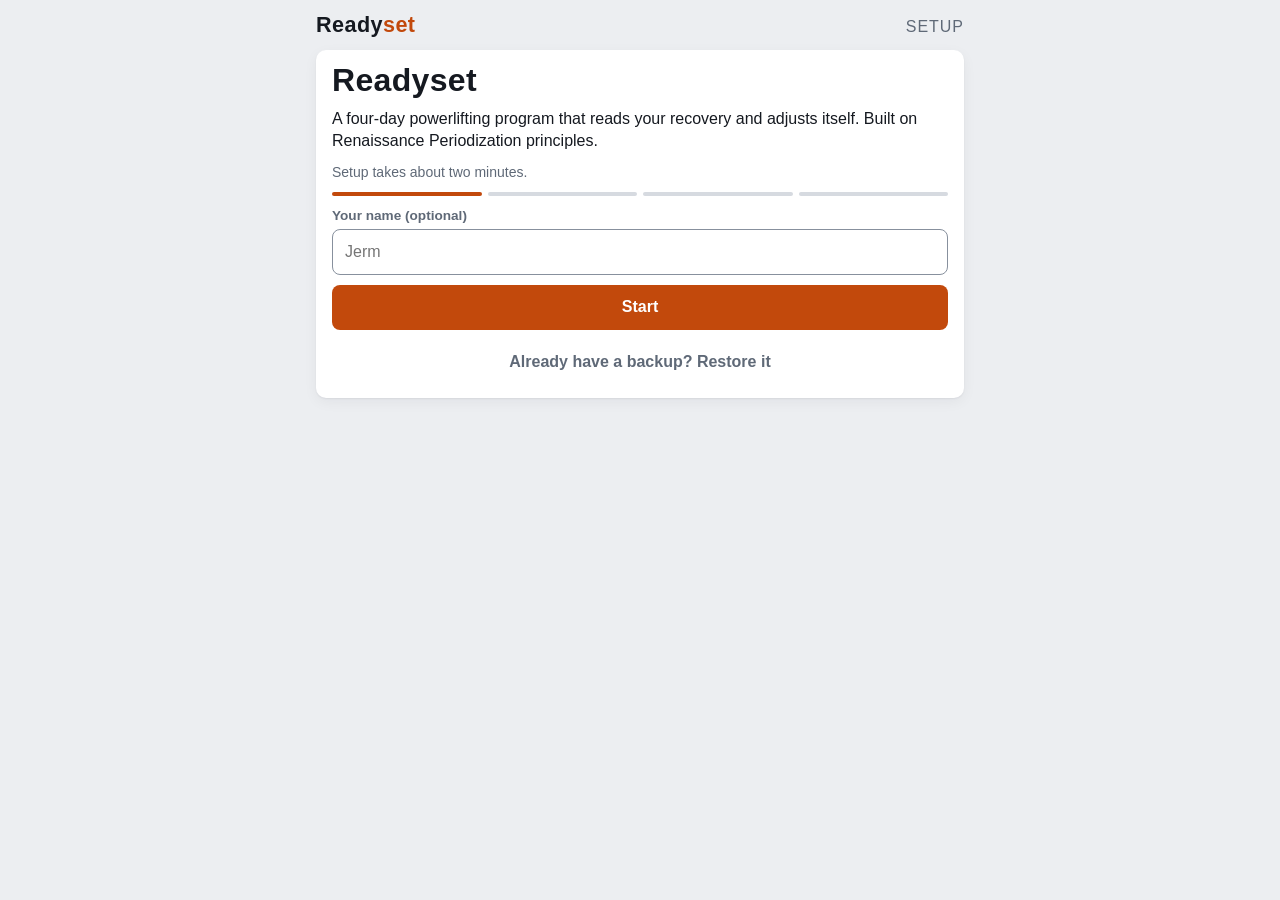
==== commit a58b6d64: "Twelfth audit: safer corrections, faster saves, softer time budget Training: the in-session correcti" ====
--- a/docs/index.html
+++ b/docs/index.html
@@ -2,7 +2,7 @@
 <html lang="en">
 <head>
 <meta charset="utf-8">
-<meta http-equiv="Content-Security-Policy" content="default-src 'self'; script-src 'sha256-R+E7Ut5OLn6OZRqwRf3vB2kFofbvvJlKAtx34IHKhxQ=' 'sha256-0NvzTIRww3TqFV3vA1DV2uoqxvcRIjhA7Umw/FN0XwE=' 'sha256-5wsABs+UkYZZaFG7ty4qXoNO7E7mkQrqIKbElVg2rSk=' 'sha256-myCgPvpz7UKblPsgSt8RG+dvhaAx2YEDzOR8uzFLh+k='; style-src 'self' 'unsafe-inline' https://fonts.googleapis.com; font-src https://fonts.gstatic.com; img-src 'self'; connect-src 'self'; manifest-src 'self'; worker-src 'self'; child-src 'self'; base-uri 'none'; form-action 'none'; object-src 'none'; frame-src 'none'">
+<meta http-equiv="Content-Security-Policy" content="default-src 'self'; script-src 'sha256-/4YG1727XQooF4Spojgrvuo5gfG/PYNVy1h64j/cgJA=' 'sha256-9xH2nu8UHiB6uQuMmHr/15HkLgMAamjRxdsmIuQyYEo=' 'sha256-cmIngH6mmlUeDgVpRD+GnwVPy7wafE8EhinZW9Ew/UY=' 'sha256-FenkF2z1QRpI/KoKQEXIr6mIfCA7J/K4UiOr6HdaXS0=' 'sha256-myCgPvpz7UKblPsgSt8RG+dvhaAx2YEDzOR8uzFLh+k='; style-src 'self' 'unsafe-inline' https://fonts.googleapis.com; font-src https://fonts.gstatic.com; img-src 'self'; connect-src 'self'; manifest-src 'self'; worker-src 'self'; child-src 'self'; base-uri 'none'; form-action 'none'; object-src 'none'; frame-src 'none'">
 <meta name="viewport" content="width=device-width, initial-scale=1, viewport-fit=cover">
 <meta name="apple-mobile-web-app-capable" content="yes">
 <meta name="mobile-web-app-capable" content="yes">
@@ -13,7 +13,7 @@
 <link rel="manifest" href="./manifest.webmanifest">
 <link rel="apple-touch-icon" href="./icon-180.png">
 <link rel="icon" href="./icon-192.png">
-<meta name="readyset-build" content="6a744f4edb64">
+<meta name="readyset-build" content="0b8a6315bc72">
 <title>Readyset</title>
 <meta name="claude:viewport-fit-sides" content="cover">
 <link rel="stylesheet" href="https://fonts.googleapis.com/css2?family=Barlow+Condensed:wght@600;700&family=Barlow:wght@400;500;600&display=swap">
@@ -34,7 +34,7 @@
   --warn: #8a6400; --warn-soft: #fbf0cc;
   --bad: #c73a32;  --bad-soft: #fbe0de; --bad-ink: #ad2f28;
   --on-good: #ffffff; --on-bad: #ffffff;
-  --field-line: #8f98a6;    /* input outlines: 3:1 against the card */
+  --field-line: #87909d;    /* input outlines: 3:1 against the card (3.2:1 on white) */
   --display: "Barlow Condensed", "Arial Narrow", "Helvetica Neue", Arial, sans-serif;
   --body: "Barlow", "Helvetica Neue", Arial, system-ui, sans-serif;
   --radius: 10px;
@@ -72,8 +72,6 @@
 /* iOS zooms the page into any form control whose text is under 16px, and often stays zoomed,
    which is what makes scrolling drift sideways. No control here goes below 16px. */
 input, select, textarea { font-size: max(16px, 1em); }
-/* While the RPE sheet is up the content behind it must not scroll under your thumb. */
-body:has(.sheet-bg) #scroller { overflow: hidden; }
 h1, h2, h3 { font-family: var(--display); font-weight: 700; line-height: 1.05; margin: 0; text-wrap: balance; letter-spacing: .01em; }
 h1 { font-size: 2rem; } h2 { font-size: 1.45rem; } h3 { font-size: 1.15rem; text-transform: uppercase; letter-spacing: .06em; color: var(--muted); font-weight: 600; }
 p { margin: 0; }
@@ -84,7 +82,6 @@
 .muted { color: var(--muted); }
 .small { font-size: .875rem; }
 .tiny { font-size: .78rem; text-transform: uppercase; letter-spacing: .08em; color: var(--muted); font-weight: 600; }
-.display { font-family: var(--display); }
 
 /* App frame */
 /* Only the status-bar strip stays fixed at the top (the header scrolls away with the content). */
@@ -99,8 +96,7 @@
 /* --sab: the home-indicator gap under the tab bar. The full inset (34px on Face ID iPhones) is
    far more than the thin indicator needs; keeping 12px leaves the labels just clear of it. */
 :root { --tabbar-h: 56px; --gutter: 16px; --sab: max(0px, calc(env(safe-area-inset-bottom, 0px) - 22px)); }
-main { flex: 1 0 auto; padding-top: 10px; padding-bottom: 28px; padding-left: max(var(--gutter), env(safe-area-inset-left, 0px)); padding-right: max(var(--gutter), env(safe-area-inset-right, 0px)); display: flex; flex-direction: column; gap: 14px; max-width: 680px; width: 100%; margin: 0 auto; }
-body:has(#timer) main { padding-bottom: 96px; }
+main { flex: 1 0 auto; padding-top: 10px; padding-bottom: 96px; padding-left: max(var(--gutter), env(safe-area-inset-left, 0px)); padding-right: max(var(--gutter), env(safe-area-inset-right, 0px)); display: flex; flex-direction: column; gap: 14px; max-width: 680px; width: 100%; margin: 0 auto; }
 /* Setup and the recovery screen hide the tab bar, so the content reaches the home indicator. */
 body:has(#tabbar[hidden]) main { padding-bottom: calc(28px + env(safe-area-inset-bottom, 0px)); }
 main > * { min-width: 0; }
@@ -111,7 +107,6 @@
 
 /* Cards and sections */
 .card { background: var(--surface); border-radius: var(--radius); box-shadow: var(--shadow); padding: 14px 16px; display: flex; flex-direction: column; gap: 10px; min-width: 0; }
-.card.flat { box-shadow: none; border: 1px solid var(--line); }
 .card.accent { background: var(--accent); color: var(--accent-fg); }
 .card.accent .muted, .card.accent .tiny { color: var(--accent-fg); }
 .row { display: flex; align-items: center; gap: 10px; flex-wrap: wrap; }
@@ -168,7 +163,6 @@
 .pill.red { background: var(--bad-soft); color: var(--bad-ink); border-color: transparent; }
 .pill.accent { background: var(--accent-soft); color: var(--accent-ink); border-color: transparent; }
 .dot { width: 10px; height: 10px; border-radius: 50%; display: inline-block; }
-.dot.green { background: var(--good); } .dot.yellow { background: var(--warn); } .dot.red { background: var(--bad); }
 
 /* Exercise block in a session */
 .ex { background: var(--surface); border-radius: var(--radius); box-shadow: var(--shadow); overflow: hidden; }
@@ -181,7 +175,7 @@
 /* Swipe to delete: the row's cells slide left by --sx and the Delete button follows them in. */
 .set > *:not(.swipe-del) { transform: translateX(var(--sx, 0px)); transition: transform .18s ease; }
 .set.swiping > *:not(.swipe-del) { transition: none; }
-.set .swipe-del { position: absolute; top: 0; bottom: 0; right: calc(-84px - var(--sx, 0px)); width: 84px; border: 0; background: var(--bad); color: #fff; font-family: var(--display); font-weight: 700; font-size: .95rem; text-transform: uppercase; letter-spacing: .05em; display: flex; align-items: center; justify-content: center; transition: right .18s ease; }
+.set .swipe-del { position: absolute; top: 0; bottom: 0; right: calc(-84px - var(--sx, 0px)); width: 84px; border: 0; background: var(--bad); color: var(--on-bad); font-family: var(--display); font-weight: 700; font-size: .95rem; text-transform: uppercase; letter-spacing: .05em; display: flex; align-items: center; justify-content: center; transition: right .18s ease; }
 .set.swiping .swipe-del { transition: none; }
 .set .swipe-del:active { filter: brightness(.9); }
 .set.is-warm { min-height: 46px; padding-block: 4px; }
@@ -259,15 +253,13 @@
 .rpegrid button[aria-pressed="true"] small { color: var(--accent-fg); }
 
 /* Rest timer bar */
-.timer { position: fixed; left: 50%; transform: translateX(-50%); bottom: calc(var(--tabbar-h) + var(--sab) + 10px); z-index: 8; max-width: calc(100vw - 2 * var(--gutter)); white-space: nowrap; background: var(--fg); color: var(--bg); border-radius: 22px; padding: 6px 8px 6px 16px; display: flex; align-items: center; gap: 10px; box-shadow: var(--shadow); font-family: var(--display); font-size: 1.3rem; font-weight: 700; font-variant-numeric: tabular-nums; }
-.timer .t-main { display: flex; flex-direction: column; min-width: 0; line-height: 1.1; }
-.timer .t-sub { font-family: var(--body); font-size: .7rem; font-weight: 600; opacity: .85; overflow: hidden; text-overflow: ellipsis; max-width: 52vw; }
+.timer { position: fixed; left: 50%; transform: translateX(-50%); bottom: calc(var(--tabbar-h) + var(--sab) + 10px); z-index: 8; width: min(calc(100vw - 2 * var(--gutter)), 360px); white-space: nowrap; background: var(--fg); color: var(--bg); border-radius: 22px; padding: 6px 8px 6px 16px; display: flex; align-items: center; gap: 10px; box-shadow: var(--shadow); font-family: var(--display); font-size: 1.3rem; font-weight: 700; font-variant-numeric: tabular-nums; }
+.timer .t-main { display: flex; flex-direction: column; flex: 1 1 0; min-width: 0; line-height: 1.1; } /* a fixed bar: the buttons never move under your thumb */
+.timer .t-sub { font-family: var(--body); font-size: .7rem; font-weight: 600; opacity: .85; overflow: hidden; text-overflow: ellipsis; }
 .timer .t-btns { display: flex; gap: 6px; flex: none; }
 .timer button { background: transparent; border: 1px solid currentColor; color: inherit; border-radius: 999px; padding: 8px 11px; min-height: 44px; font-size: .88rem; font-family: var(--body); font-weight: 600; }
 .timer.flash { animation: timer-flash .45s ease-in-out 6; }
-@keyframes timer-flash { 50% { transform: translateX(-50%) scale(1.06); box-shadow: 0 0 0 6px var(--good-soft), var(--shadow); } }
-@keyframes timer-flash-still { 50% { box-shadow: 0 0 0 6px var(--good-soft), var(--shadow); } }
-@media (prefers-reduced-motion: reduce) { .timer.flash { animation-name: timer-flash-still; } }
+@keyframes timer-flash { 50% { box-shadow: 0 0 0 6px var(--good-soft), var(--shadow); } }
 td input[type=number] { font-size: 1rem; min-height: 40px; }
 .timer.over { background: var(--good); color: var(--on-good); }
 
@@ -400,7 +392,7 @@
 .pv-sub { grid-column: 1 / -1; font-size: .82rem; color: var(--muted); margin-top: 3px; font-variant-numeric: tabular-nums; }
 .pv-open { color: var(--fg); margin-top: 0; }
 .pv-note { margin: 0; }
-@media (max-width: 359px) { .pv-panel { padding: 2px 10px; } .pv-name, .pv-sr { font-size: 1.04rem; } .pv-row { column-gap: 8px; } .timer .t-sub { max-width: 38vw; } }
+@media (max-width: 359px) { .pv-panel { padding: 2px 10px; } .pv-name, .pv-sr { font-size: 1.04rem; } .pv-row { column-gap: 8px; } }
 /* Settings bits */
 .acc-in { display: inline-flex; align-items: center; gap: 6px; }
 .acc-in input { width: 84px; border: 1px solid var(--field-line); border-radius: 6px; padding: 4px 6px; background: var(--surface); color: var(--fg); }
@@ -526,6 +518,15 @@
     return bar + 2 * a / U;
   }
   function loadRound(state, x) { const S = state.settings; return barRound(x, S.barWeight > 0 ? S.barWeight : 45, S.increment > 0 ? S.increment : 5, S.plates); }
+  // The in-session correction's weight on the plates: the nearest total, except that it never
+  // passes the cap over the planned weight (a +2.5% cap on 300 is 307.5: 305, not 310).
+  function correctedLoad(state, w, plannedW, up) {
+    let t = loadRound(state, w);
+    if (!(plannedW > 0)) return t;
+    const ceil = plannedW * (up > 0 ? up : TUNE.correction.ceil), half = (state.settings.increment > 0 ? state.settings.increment : 5) / 2;
+    for (let k = 1; t > ceil + 1e-9 && t > plannedW && k <= 40; k++) { const c = loadRound(state, t - k * half); if (c < t) { t = Math.max(plannedW, c); k = 0; } }
+    return t;
+  }
   // The last warm-up before a near-max opener single: one single at about 90% of it, when the jump
   // from the ramp would be more than 10% (engine and mid-session rebases use the same rule).
   function openerWarm(ow, lastWarm, bar, inc, plates) { if (ow - lastWarm > ow * 0.1) { const ws = barRound(ow * 0.9, bar, inc, plates); if (ws > lastWarm + 5 && ws < ow) return ws; } return null; }
@@ -688,7 +689,7 @@
     // first set predicts harder later sets); an easy day may push the remaining sets up by at most
     // 2.5% (never in Peak). Stop rules: a miss, a non-first set 2+ over target, or the floor.
     correction: { firstSetWeight: 0.5, firstSetHardWeight: 1.0, floor: 0.85, ceil: 1.025, ceilPeak: 1.0, ceilLight: 1.0, minRpe: 4, lowRpeWeight: 0.35, stopOver: 2, stopMin: 8.5, floorStep: 0.925, floorHard: 1 },
-    sessionCapMin: 75, // the top of the owner's 60-75 minute budget; estimates assume a full rest after every set
+    sessionCapMin: 75, // the top of the owner's 60-75 minute budget for the required work (optional slots are extra, never counted); estimates assume a full rest after every set
     calibrate: { downAt: 0.97, downMax: 0.95, downConfHigh: 1.5, downSure: 0.95, upAt: 1.02, upMax: 1.025, upFastAt: 1.04, allowance: 0.03, blockFloor: 0.90, blockFloorMissed: 0.85, minRpe: 6.5 },
     review: { add: 2, cut: -2, bigCut: -4, onTarget: 1 },
     // Deload-now triggers: within the week, and across the block (chronic under-recovery that
@@ -697,7 +698,7 @@
     // Volume dial: a lasting, program-wide set offset (-2..+2) that finds the lifter's recoverable
     // volume across blocks. Down one step whenever block-level fatigue forces a deload; up one step
     // after a block that stayed clean while already adding sets.
-    dial: { min: -2, max: 2, autoMax: 0 }, // at the 75-minute budget a positive dial does not fit (+1 is 76-79 min), so above 0 is by hand only
+    dial: { min: -2, max: 2, autoMax: 0 }, // above 0 by hand only (+1 is 68-71 min of required work, inside the budget since the optional slots left it)
   };
 
   // Hard weekly caps on working sets for each competition pattern (comp lift + barbell variants).
@@ -940,9 +941,14 @@
     return out;
   }
 
-  function estimateMinutes(sess) {
+  // Minutes of lifting, warm-ups and full rests included. required: without the optional slots
+  // (abs, biceps, lateral raise). The time budget is for the required work, so what the program
+  // prescribes stays time-efficient, while an optional extra the lifter chooses to do may run the
+  // session longer and never stops a main lift earning a set.
+  function estimateMinutes(sess, required) {
     let s = 8;
     for (const e of sess.exercises) {
+      if (required && e.optional) continue;
       const warm = e.sets.filter(x => x.kind === 'warm').length, n = e.sets.length - warm;
       s += n * (e.rest / 60 + 0.75) + warm * 1.1 + (warm ? 0.5 : e.role === 'primary' ? 5 : e.role === 'secondary' ? 3 : 1);
     }
@@ -1215,7 +1221,7 @@
         if (canAdd) { setAdj[lift] += 1; P.lastAddWeek = Object.assign({}, P.lastAddWeek || {}, { [lift]: P.week }); log.push(`${names[lift]}: +1 set next week (${why.join(', ')}).`); }
         else if (soft && addedLastWeek) log.push(`${names[lift]}: on target; a set was added last week, so holding to let it settle.`);
         else if (score >= 3 && !calib && loadAdj[lift] < 0.05) { loadAdj[lift] += 0.025; log.push(`${names[lift]}: at the set cap, so a bigger jump next week (+2.5%).`); }
-        else log.push(`${names[lift]}: recovering well, holding (${!inTime ? `another set would pass ${TUNE.sessionCapMin} minutes` : !underCap ? 'at the weekly set cap' : 'at this block\'s set ceiling'}).`);
+        else log.push(`${names[lift]}: recovering well, holding (${!inTime ? `the required work would pass ${TUNE.sessionCapMin} minutes` : !underCap ? 'at the weekly set cap' : 'at this block\'s set ceiling'}).`);
         flags[lift] = 0;
       } else if (score <= -2) {
         const big = score <= -4;
@@ -1233,7 +1239,7 @@
       // Accessories are decided after the lifts, against the set counts the lifts just earned, and a
       // lift that later needs the time takes the accessory set back (above).
       if (blockMaxMinutesWith(state, setAdj, Object.assign({}, setAdj, { acc: setAdj.acc + 1 })) <= TUNE.sessionCapMin) { setAdj.acc += 1; log.push('Accessories: +1 set next week.'); }
-      else log.push(`Accessories: holding (another set would pass ${TUNE.sessionCapMin} minutes).`);
+      else log.push(`Accessories: holding (the required work would pass ${TUNE.sessionCapMin} minutes).`);
     }
     if (anyFlag && setAdj.acc > 0) { setAdj.acc -= 1; log.push('Accessories: -1 set to free up recovery.'); }
 
@@ -1309,7 +1315,8 @@
     return n;
   }
   // Longest session left in this block (next week to its last accumulation week) that a change of
-  // set counts from baseAdj to newAdj lengthens. 0 when no session gets longer.
+  // set counts from baseAdj to newAdj lengthens, in minutes of required work (optional slots are
+  // left out: they are the lifter's choice, not the plan's). 0 when no session gets longer.
   function blockMaxMinutesWith(state, baseAdj, newAdj, fromWeek) {
     const P0 = state.program, block = BLOCKS[P0.blockIdx];
     const base = JSON.parse(JSON.stringify(P0)), P = JSON.parse(JSON.stringify(P0));
@@ -1320,7 +1327,7 @@
       base.week = w; P.week = w;
       for (let d = 0; d < DAYS.length; d++) {
         base.dayIdx = d; P.dayIdx = d;
-        const before = buildSession(probeBase, 'full').estMinutes, after = buildSession(probe, 'full').estMinutes;
+        const before = estimateMinutes(buildSession(probeBase, 'full'), true), after = estimateMinutes(buildSession(probe, 'full'), true);
         if (after > before) m = Math.max(m, after);
       }
     }
@@ -1330,21 +1337,6 @@
   // Longest session of the week (minutes) under a hypothetical adjustment: the time budget gate.
   // Longest session, in minutes, among the days that the hypothetical change actually lengthens
   // (a set added to the deadlift must not be blocked by a long bench day).
-  function weeklyMaxMinutesWith(state, lift, hypo) {
-    const base = JSON.parse(JSON.stringify(state.program)), P = JSON.parse(JSON.stringify(state.program));
-    if (hypo) {
-      if (hypo.week != null) { base.week = Math.min(hypo.week, BLOCKS[base.blockIdx].weeks); P.week = base.week; }
-      if (hypo.setAdj != null) P.setAdj = Object.assign({}, P.setAdj, { [lift]: hypo.setAdj });
-    }
-    const probeBase = Object.assign({}, state, { program: base }), probe = Object.assign({}, state, { program: P });
-    let m = 0;
-    for (let d = 0; d < DAYS.length; d++) {
-      base.dayIdx = d; P.dayIdx = d;
-      const before = buildSession(probeBase, 'full').estMinutes, after = buildSession(probe, 'full').estMinutes;
-      if (after > before) m = Math.max(m, after);
-    }
-    return m;
-  }
   // Count a week's working sets for a lift pattern, optionally under a hypothetical set adjustment
   // and week. Works on a copy of the program so nothing is left modified, whatever happens.
   function weeklySetsWith(state, lift, hypo) {
@@ -1691,9 +1683,9 @@
     };
   }
 
-  root.Engine = { RM, pctForRTF, rtfForPct, e1rm, expectedRIR, plannedRPE, roundTo, floorTo, loadStep, barRound, loadRound, openerWarm, plateLoad, EX, SWAPS, BLOCKS, MACRO, REST, TEST, CAPS, ACC_CAP, DAYS, MODES,
+  root.Engine = { RM, pctForRTF, rtfForPct, e1rm, expectedRIR, plannedRPE, roundTo, floorTo, loadStep, barRound, loadRound, correctedLoad, openerWarm, plateLoad, EX, SWAPS, BLOCKS, MACRO, REST, TEST, CAPS, ACC_CAP, DAYS, MODES,
     readinessScore, sorenessFromGroups, buildSession, warmups, exerciseName, swapOptions, liftCorrection, sessionEstimate, calibrate, fatigueAllowance, weeklyReview, weeklySets, mesoReview, applyTM, advanceDay, startDeloadNow, startActiveRest,
-    positionLabel, position, totalWeeks, accessoryProgress, cardioKcal, defaultState, estimateMinutes, weeklySetsWith, weeklyMaxMinutesWith, clampProgram, MAX_EVIDENCE_REPS, TUNE, applyTune, CAPS_BY_BLOCK, capFor, layoffAdjust, layoffCut, stallCheck };
+    positionLabel, position, totalWeeks, accessoryProgress, cardioKcal, defaultState, estimateMinutes, weeklySetsWith, clampProgram, MAX_EVIDENCE_REPS, TUNE, applyTune, CAPS_BY_BLOCK, capFor, layoffAdjust, layoffCut, stallCheck };
 })(typeof window !== 'undefined' ? window : globalThis);
 
 </script>
@@ -1810,6 +1802,11 @@
     const cl = get(s, 'calibLines');
     if (Array.isArray(cl)) { const L = cl.slice(0, 6).map(x => str(x, 300)).filter(Boolean); if (L.length) out.calibLines = L; }
     const phase = oneOf(get(s, 'phase'), ['lift', 'post', 'cardio', 'edit'], null);
+    // pk: 1 marks a finished session stored compactly (appcore.js compactSession): a done set
+    // without a weight or reps of its own was lifted as planned, so they come back as the plan's and
+    // every reader sees what it saw before. Without the mark, a missing value stays missing.
+    if (!phase && get(s, 'pk') === 1) for (const e of out.exercises) for (const x of e.sets) if (x.done) { if (x.actualW == null) x.actualW = x.w; if (x.actualReps == null) x.actualReps = x.reps; }
+    if (!phase) for (const e of out.exercises) for (const x of e.sets) { x.autoW = false; if (!e.repRange) x.autoReps = false; } // only unticking in an open session reads these; an edit re-derives reps on rep-range sets
     if (phase) {
       out.phase = phase; out.startedAt = num(get(s, 'startedAt'), 0, 4e12, Date.now()); out.finishedAt = numOrNull(get(s, 'finishedAt'), 0, 4e12);
       out.cardioMin = int(get(s, 'cardioMin'), 0, 600, 0); out.estMinutes = int(get(s, 'estMinutes'), 0, 600, 0);
@@ -1962,6 +1959,9 @@
     const T = get(raw, 'timer');
     d.timer = isObj(T) ? { end: num(get(T, 'end'), 0, 4e12, 0), total: int(get(T, 'total'), 1, 3600, 90), label: str(get(T, 'label'), 80), firedAt: num(get(T, 'firedAt'), 0, 4e12, 0) } : null;
     d.extraCardio = (Array.isArray(get(raw, 'extraCardio')) ? get(raw, 'extraCardio') : []).slice(-2000).filter(isObj).map(c => ({ date: dateStr(get(c, 'date'), '2000-01-01'), min: int(get(c, 'min'), 1, 600, 30), kcal: int(get(c, 'kcal'), 0, 10000, 0) }));
+    // The claude.ai copy's deleted session ids (appcore.js noteDeleted): only there, and only when any.
+    const DI = get(raw, 'deletedIds');
+    if (Array.isArray(DI)) { const ids = Array.from(new Set(DI.slice(-1000).filter(x => idStr(x, null)))).slice(-300); if (ids.length) d.deletedIds = ids; }
     d.lastBackupAt = numOrNull(get(raw, 'lastBackupAt'), 0, 4e12);
     d.lastBackupKind = oneOf(get(raw, 'lastBackupKind'), ['clipboard', 'file', 'cloud', 'restore'], null);
     d.backupOffer = bool(get(raw, 'backupOffer'));
@@ -1973,6 +1973,215 @@
   }
   root.Engine.sanitizeState = sanitizeState;
   root.Engine.sanitizeSession = sanitizeSession;
+})(typeof window !== 'undefined' ? window : globalThis);
+
+</script>
+<script>
+/* Readyset interface core: the storage packer and a few decisions of the interface, kept apart from
+   app.js as plain functions of their inputs (no page, no globals) so tests/app_units.js can run them
+   in node. app.js calls these; build.py inlines this file between the sanitizer and app.js. */
+(function (root) {
+  'use strict';
+  const E = root.Engine;
+
+  // ---------- Storage packing ----------
+  // What is stored leaves out everything the sanitizer rebuilds on load: nulls, empty strings,
+  // flags whose missing value already means false (never the three that default to true), zero
+  // counters, and exercise text that comes from the catalog. No deep copy is made on every tap.
+  const DROP_FALSE = new Set(['ind', 'open', 'done', 'manualW', 'hitFloor', 'autoStopped', 'needsWeight', 'optional', 'skipped', 'isDeload', 'isTest', 'isRest', 'paused', 'setLightRest', 'calibrated', 'timerSrc', 'autoReps', 'autoW', 'minTyped', 'macroWasFlagged']);
+  const DROP_ZERO = new Set(['plus', 'cut']);
+  const DROP_ALWAYS = new Set(['cue', 'startHint', 'load']);
+  // A finished session also leaves out a done set's weight and reps where they are the plan's own
+  // (most sets: about a third of what years of sessions take on disk), and says so with pk: 1; the
+  // sanitizer puts them back, so the state in memory is the same as before. Only when that is exact:
+  // a done set with no weight or reps on record (an old build's, or a sim's) would come back with
+  // the plan's, so such a session is stored as it is. The open session (it has a phase) never is.
+  function compactSession(s) {
+    let exact = true, saved = false;
+    const exercises = s.exercises.map(e => {
+      if (!e || !Array.isArray(e.sets)) return e;
+      let own = null;
+      e.sets.forEach((x, i) => {
+        if (!x || x.done !== true) return;
+        if ((x.actualW == null && x.w != null) || x.actualReps == null) { exact = false; return; }
+        const sameW = x.actualW === x.w, sameR = x.actualReps === x.reps;
+        if (!sameW && !sameR) return;
+        const y = Object.assign({}, x); if (sameW) delete y.actualW; if (sameR) delete y.actualReps;
+        (own = own || e.sets.slice())[i] = y;
+      });
+      if (!own) return e;
+      saved = true; return Object.assign({}, e, { sets: own });
+    });
+    return exact && saved ? Object.assign({}, s, { exercises, pk: 1 }) : s;
+  }
+  const isStoredSession = (v) => typeof v.id === 'string' && Array.isArray(v.exercises) && !v.phase;
+  function packer(k, v) {
+    if (k === 'kind' && v === 'work') return undefined;
+    if ((k === 'dayId' || k === 'dayName' || k === 'blockName') && typeof v === 'string') return undefined;
+    if (v === null || v === '' || v === undefined) return undefined;
+    if (v === false && DROP_FALSE.has(k)) return undefined;
+    if (v === 0 && DROP_ZERO.has(k)) return undefined;
+    if (DROP_ALWAYS.has(k) && typeof v === 'string') return undefined;
+    if (typeof v === 'object' && !Array.isArray(v) && isStoredSession(v)) return compactSession(v);
+    return v;
+  }
+  function pack(v) { return JSON.stringify(v, packer); }
+  // The whole state as stored, with each logged session packed once and kept: a set tick then
+  // re-packs the program and the open session, not years of history. A logged session is only
+  // ever changed in place by touchSession's callers (the next check-in's soreness, a calibration
+  // replay); everything else replaces or removes it. The bytes are exactly pack(v)'s, and saveNow
+  // writes an uncached pack on the way out after any save, so a missed touch cannot outlive the session.
+  const packCache = new WeakMap();
+  function touchSession(sess) { if (sess && typeof sess === 'object') packCache.delete(sess); }
+  function packState(v) {
+    const list = Array.isArray(v.sessions) ? v.sessions : null;
+    if (!list || !list.length) return pack(v);
+    const parts = new Array(list.length);
+    for (let i = 0; i < list.length; i++) {
+      const x = list[i];
+      let j = x && typeof x === 'object' ? packCache.get(x) : undefined;
+      if (j === undefined) { j = JSON.stringify(x, packer); if (j === undefined) j = 'null'; if (x && typeof x === 'object') packCache.set(x, j); }
+      parts[i] = j;
+    }
+    const rest = pack(Object.assign({}, v, { sessions: [] })), at = rest.indexOf('"sessions":[]');
+    return at < 0 ? pack(v) : rest.slice(0, at + 12) + parts.join(',') + rest.slice(at + 12);
+  }
+
+  // ---------- Dates of sessions logged after the fact ----------
+  const isoOf = (ts) => { const d = new Date(ts); return `${d.getFullYear()}-${String(d.getMonth() + 1).padStart(2, '0')}-${String(d.getDate()).padStart(2, '0')}`; }; // the phone's own date, as app.js todayISO
+  function noonTs(iso) { const [y, m, d] = iso.split('-').map(Number); return new Date(y, m - 1, d, 12, 0, 0).getTime(); }
+  // A past session is stamped noon of its date (now, for today), except on the day of a restart or a
+  // max set by hand: there it counts after that moment, as the plan it was logged against does.
+  function backTs(program, date, now) {
+    let ts = date === isoOf(now) ? now : noonTs(date);
+    for (const b of [program.chronicSince, program.calibBaseTs]) if (b && isoOf(b) === date && ts <= b) ts = b + 1;
+    return ts;
+  }
+  // A session put on a date after the fact (a backfill: was = Infinity, it is the next planned one;
+  // or an edit that moves it) keeps its place among the sessions already on that date (noon is not
+  // always between them), so "Last session", the next soreness answer and the block replay still
+  // follow the order the plan ran in.
+  function editTs(sessions, program, id, was, date, now) {
+    let ts = backTs(program, date, now), lo = -Infinity, hi = Infinity;
+    for (const b of [program.chronicSince, program.calibBaseTs]) if (b && isoOf(b) === date) lo = Math.max(lo, b + 1);
+    for (const x of sessions) { if (x.id === id || x.date !== date) continue; const t = x.ts || 0; if (t < was) lo = Math.max(lo, t + 1); else hi = Math.min(hi, t); }
+    if (ts < lo) ts = lo;
+    if (ts >= hi && hi - 1 >= lo) ts = hi - 1;
+    return ts;
+  }
+
+  // ---------- Typed numbers ----------
+  function cleanW(v) { const n = Number(v); return Number.isFinite(n) && n >= 0 ? Math.min(2000, Math.round(n * 4) / 4) : null; }
+  function cleanReps(v) { const n = Number(v); return Number.isFinite(n) && n >= 0 ? Math.min(30, Math.round(n)) : null; }
+  // A number that is probably a typo (a dropped or doubled digit, a weight under the empty bar, 18
+  // reps for 8): asked about once before it can move the next sets or the maxes. Warm-ups are free.
+  function oddEntry(state, e, x, w, r) {
+    if (x.kind === 'warm') return null;
+    if (w != null && e.load !== 'bw' && x.okW !== w) {
+      const bar = state.settings.barWeight;
+      let msg = null, use = null;
+      if (e.load === 'bar' && w < bar) { msg = `${w} lb is lighter than the empty bar (${bar} lb).`; use = x.w != null && x.w >= bar ? x.w : bar; }
+      else if (w === 0) { msg = '0 lb.'; use = x.w; }
+      else {
+        let ref = x.w != null ? x.w : (e.target || e.plannedW || null), lo = 0.6, hi = 1.4;
+        if (x.open && e.lift && state.lifts[e.lift]) { ref = state.lifts[e.lift].oneRM * ((E.EX[e.ex] || {}).mult || 1); lo = 0.75; hi = 1.15; }
+        else if (!e.lift) { lo = 0.5; hi = 2; }
+        if (ref > 0 && (w < ref * lo || w > ref * hi)) { msg = `${w} lb against a planned ${Math.round(ref * 2) / 2} lb.`; use = x.open ? null : Math.round(ref * 4) / 4; }
+      }
+      if (msg) return { field: 'w', v: w, msg, use };
+    }
+    if (r != null && x.reps > 0 && x.okR !== r) {
+      const top = e.repRange ? e.repRange[1] : x.reps;
+      if (r > top + 8) return { field: 'r', v: r, msg: `${r} reps against a planned ${e.repRange ? e.repRange[0] + '–' + e.repRange[1] : x.reps}.`, use: top };
+    }
+    return null;
+  }
+
+  // ---------- A max, Training Max %, bar or plate change mid-session ----------
+  // One main-lift exercise of the open session, rewritten in place: a new plan moves every set not
+  // lifted yet (unless its weight was typed) and re-aims the effort; the same plan (a plate or bar
+  // change, or another lift's max) only re-rounds the opener single, since the work sets already sit
+  // on the plan. Warm-ups are built again for a new plan, or when the plates can no longer make
+  // one, unless a warm-up was already lifted (or it is a test, or warm-ups are off). Returns null for
+  // an exercise this does not apply to, else { moved: sets moved, rebuilt: warm-ups rebuilt }.
+  function rebaseExercise(state, e, isTest) {
+    const S = state.settings;
+    if (!e.lift || !E.EX[e.ex].tm) return null;
+    const tm = state.lifts[e.lift].tm, mult = E.EX[e.ex].mult;
+    const first = e.sets.find(x => x.kind === 'work');
+    if (!first || first.pct == null) return null;
+    let moved = 0, rebuilt = false;
+    const planned = E.loadRound(state, tm * mult * first.pct), same = planned === e.plannedW;
+    if (same) { // what is not lifted yet must still be a weight the plates make
+      e.sets.forEach(x => { if (x.done || x.manualW || x.pct == null || x.kind === 'work') return; x.w = E.loadRound(state, tm * mult * x.pct); }); // the opener single
+    } else {
+      e.plannedW = planned;
+      e.sets.forEach(x => { if (x.done || x.manualW || x.pct == null) return; x.w = E.loadRound(state, tm * mult * x.pct); x.actualW = null; moved++; });
+      const one = state.lifts[e.lift].oneRM * mult; // the planned effort follows the new max, so the auto-correction aims right
+      if (one > 0 && e.pctTM != null) { const nr = E.plannedRPE(planned / one, first.reps); e.rpeTarget = nr; e.sets.forEach(x => { if (!x.done && x.kind === 'work') x.rpeTarget = nr; }); }
+    }
+    const unloadable = same && e.sets.some(x => x.kind === 'warm' && !x.done && !x.manualW && x.w != null && E.loadRound(state, x.w) !== x.w);
+    if ((!same || unloadable) && !isTest && !e.sets.some(x => x.kind === 'warm' && x.done) && S.warmupSets !== false) {
+      const fresh = E.warmups(planned, S.barWeight, S.increment, e.role, S.plates).map(st => ({ w: st.w, reps: st.reps, kind: 'warm', done: false, actualReps: null, rpe: null, actualW: null }));
+      const rest = e.sets.filter(x => x.kind !== 'warm'), single = rest.find(x => x.kind === 'single');
+      if (single && single.w) { const ws = E.openerWarm(single.w, fresh.length ? fresh[fresh.length - 1].w : S.barWeight, S.barWeight, S.increment, S.plates); if (ws) fresh.push({ w: ws, reps: 1, kind: 'warm', done: false, actualReps: null, rpe: null, actualW: null }); }
+      const delta = fresh.length - (e.sets.length - rest.length);
+      if (delta) rest.forEach(y => { if (y.carriedFrom != null) y.carriedFrom += delta; });
+      e.sets = fresh.concat(rest); rebuilt = true;
+    }
+    return { moved, rebuilt };
+  }
+
+  // ---------- Coming back after a gap ----------
+  // Tiers of the layoff rule: 1 under 14 days, 2 for 14-20, 3 for 21-41, 4 from 42.
+  function layoffTier(gap) { return gap >= 42 ? 4 : gap >= 21 ? 3 : gap >= 14 ? 2 : 1; }
+  // What was already taken for the gap after `newest`: "date:tier:cut"; an older bare date stays
+  // handled (as tier 3), as it always was.
+  function layoffHandled(handled, newest) { const [d, t, c] = String(handled || '').split(':'); return d === newest ? { tier: Number(t) || 3, cut: Number(c) || 0 } : { tier: 0, cut: 0 }; }
+  // Offer the rule once per gap and tier: from 7 days, and a deload or easy week is light enough for a
+  // short gap, not for a long one.
+  function layoffOffer(gap, handledTier, pos) { return gap >= 7 && layoffTier(gap) > handledTier && (gap >= 14 || (!pos.isRest && !pos.isDeload)); }
+
+  // ---------- The claude.ai copy: the account store (window.claude.use('db')) ----------
+  // Only the artifact build has an account store; the phone app never calls these. Sessions merge by
+  // id, so a delete that never reached the store would come back on the next open. The state keeps
+  // the ids it deleted (the newest 300) and the merge leaves those out; a session put back by Undo
+  // or a backup restore comes off the list.
+  const DELETED_CAP = 300;
+  function noteDeleted(list, id) { return (Array.isArray(list) ? list.filter(x => x !== id) : []).concat(id).slice(-DELETED_CAP); }
+  function noteLive(list, ids) { const live = new Set([].concat(ids)); return (Array.isArray(list) ? list : []).filter(x => !live.has(x)); }
+  // local: this browser's copy (or null); remote: the account's state document; remoteSessions: its
+  // sessions. The newer state is adopted, and its list of deleted ids is the one that counts; a
+  // session the adopted local copy still holds is never dropped by it. Returns the merged state and
+  // the writes that bring the account up to date.
+  function mergeAccount(local, remote, remoteSessions) {
+    const localSessions = (local && Array.isArray(local.sessions)) ? local.sessions : [];
+    const localNewer = !!local && (local.updatedAt || 0) > (remote.updatedAt || 0);
+    const adopted = localNewer ? local : remote;
+    const localIds = new Set(localSessions.map(x => x && x.id));
+    const listed = Array.isArray(adopted.deletedIds) ? adopted.deletedIds.filter(id => typeof id === 'string') : null;
+    const gone = new Set((listed || []).filter(id => !(localNewer && localIds.has(id))));
+    // Sessions are merged by id, never replaced, so a push that failed cannot lose one.
+    const byId = new Map(); for (const x of remoteSessions.concat(localSessions)) { if (!x || !x.id || gone.has(x.id)) continue; const o = byId.get(x.id); if (!o || (x.savedAt || x.ts || 0) > (o.savedAt || o.ts || 0)) byId.set(x.id, x); }
+    const merged = Array.from(byId.values()).sort((a, b) => (a.ts || 0) - (b.ts || 0));
+    const state = Object.assign({}, adopted, { sessions: merged });
+    if (listed) state.deletedIds = listed.filter(id => gone.has(id));
+    const newerHere = (x) => { const r = remoteSessions.find(y => y && y.id === x.id); return !r || (x.savedAt || x.ts || 0) > (r.savedAt || r.ts || 0); };
+    const pushSessions = localSessions.filter(x => x && x.id && !gone.has(x.id) && newerHere(x));
+    const deleteIds = remoteSessions.filter(x => x && x.id && gone.has(x.id)).map(x => x.id); // the deletes that did not land, again
+    return { state, pushAll: localNewer, pushSessions, deleteIds };
+  }
+  // Both reads, then the merge. Throws on a failed or slow read, so the caller writes nothing.
+  async function accountOpen(db, local, ms) {
+    const timeout = (p) => { let t; return Promise.race([p, new Promise((res, rej) => { t = setTimeout(() => rej(new Error('timeout')), ms); })]).finally(() => clearTimeout(t)); };
+    const snap = await timeout(db.doc('app/state').get());
+    if (!snap.exists) return { state: local, pushAll: !!local, pushSessions: [], deleteIds: [] };
+    const remote = snap.data();
+    const q = await timeout(db.collection('sessions').limit(5000).get());
+    return mergeAccount(local, remote, q.docs.map(d => d.data()));
+  }
+
+  root.AppCore = { compactSession, packer, pack, packState, touchSession, isoOf, noonTs, backTs, editTs, cleanW, cleanReps, oddEntry, rebaseExercise, layoffTier, layoffHandled, layoffOffer, noteDeleted, noteLive, mergeAccount, accountOpen, DELETED_CAP };
 })(typeof window !== 'undefined' ? window : globalThis);
 
 </script>
@@ -1998,8 +2207,10 @@
 
   // ---------- Dates ----------
   function todayISO(d) { d = d || new Date(); return `${d.getFullYear()}-${String(d.getMonth() + 1).padStart(2, '0')}-${String(d.getDate()).padStart(2, '0')}`; }
-  function fmtDate(iso) { const [y, m, d] = iso.split('-').map(Number); return new Date(y, m - 1, d).toLocaleDateString(undefined, { month: 'short', day: 'numeric' }); }
-  function fmtDateLong(iso) { const [y, m, d] = iso.split('-').map(Number); return new Date(y, m - 1, d).toLocaleDateString(undefined, { weekday: 'short', month: 'short', day: 'numeric' }); }
+  // One formatter each, not a new one per label. UTC on both sides, so a date never shifts when the phone changes time zone.
+  let DF, DFL; const utcDay = (iso) => { const [y, m, d] = iso.split('-').map(Number); return new Date(Date.UTC(y, m - 1, d)); };
+  function fmtDate(iso) { DF = DF || new Intl.DateTimeFormat(undefined, { month: 'short', day: 'numeric', timeZone: 'UTC' }); return DF.format(utcDay(iso)); }
+  function fmtDateLong(iso) { DFL = DFL || new Intl.DateTimeFormat(undefined, { weekday: 'short', month: 'short', day: 'numeric', timeZone: 'UTC' }); return DFL.format(utcDay(iso)); }
   function daysBetween(a, b) { return Math.round((new Date(b) - new Date(a)) / 864e5); }
 
   // ---------- Storage ----------
@@ -2015,25 +2226,26 @@
     return st;
   }
   const Store = {
-    key: 'readyset.v1', db: null, timer: null, chain: Promise.resolve(), remoteOk: false, lastError: null, last: null, unreadable: null,
+    key: 'readyset.v1', db: null, timer: null, chain: Promise.resolve(), lastError: null, last: null, unreadable: null, size: 0, fullAt: -1, // fullAt: the updatedAt of the last uncached pack that reached the disk
     // null when nothing is stored; a value that is stored but cannot be read is kept aside (never
     // overwritten) and reported, so the recovery screen can offer it.
     loadLocal() {
       let t = null; try { t = localStorage.getItem(this.key); } catch (e) { return null; }
       if (!t) return null;
-      try { const v = JSON.parse(t); if (v && typeof v === 'object' && !Array.isArray(v)) return v; } catch (e) { /* fall through */ }
+      this.size = t.length;
+      try { const v = JSON.parse(t); if (v && typeof v === 'object' && !Array.isArray(v)) { this.last = t; return v; } } catch (e) { /* fall through */ } // last: what is on disk, so a first save that packs to the same bytes writes nothing
       this.unreadable = t; return null;
     },
-    saveLocal(s) {
-      let json; try { json = pack(s); } catch (e) { return; }
-      if (json === this.last) return; // nothing changed since the last write (app switches, double saves)
+    saveLocal(s, full) { // full: pack every session afresh (on the way out), not from the cache
+      let json; try { json = full ? pack(s) : packState(s); } catch (e) { return; }
+      if (json === this.last) { if (full) this.fullAt = s.updatedAt; return; } // nothing changed since the last write (app switches, double saves)
       const ok = () => { if (this.lastError) { this.lastError = null; try { renderSaveBar(); } catch (e) { /* before the page is ready */ } } };
-      try { localStorage.setItem(this.key, json); this.last = json; ok(); }
+      try { localStorage.setItem(this.key, json); this.last = json; this.size = json.length; if (full) this.fullAt = s.updatedAt; ok(); }
       catch (e) {
         // Full: try once more without the Undo copy (the one large optional item). The live state is
         // never trimmed piecemeal: if that write lands, the Undo goes as a whole, so no half of it can run.
-        if (s.undo) { try { const j2 = pack(Object.assign({}, s, { undo: null })); localStorage.setItem(this.key, j2); this.last = j2; s.undo = null; ok(); return; } catch (e2) { /* still full */ } }
-        this.lastError = 'This phone could not save the latest changes (storage full or blocked). Save a backup file now, then free some space.';
+        if (s.undo) { try { const j2 = packState(Object.assign({}, s, { undo: null })); localStorage.setItem(this.key, j2); this.last = j2; this.size = j2.length; s.undo = null; ok(); return; } catch (e2) { /* still full */ } }
+        this.lastError = 'This phone could not save your latest sets (storage full or blocked). Keep Readyset open, finish the session, then tap Save backup. A backup includes a session once it is finished.';
         try { renderSaveBar(); } catch (e3) { /* before the page is ready */ }
       }
     },
@@ -2043,27 +2255,16 @@
         if (window.claude && typeof window.claude.use === 'function') {
           const db = await Promise.race([window.claude.use('db'), new Promise(r => setTimeout(() => r(null), 5000))]);
           if (db) {
-            const timeout = (p) => Promise.race([p, new Promise((res, rej) => setTimeout(() => rej(new Error('timeout')), 8000))]);
-            const snap = await timeout(db.doc('app/state').get());
-            if (snap.exists) {
-              const remote = snap.data();
-              const q = await timeout(db.collection('sessions').limit(5000).get());
-              const remoteSessions = q.docs.map(d => d.data());
-              const localSessions = (local && Array.isArray(local.sessions)) ? local.sessions : [];
-              // Sessions are merged by id, never replaced, so a push that failed cannot lose one.
-              const byId = new Map(); for (const x of remoteSessions.concat(localSessions)) { if (!x || !x.id) continue; const o = byId.get(x.id); if (!o || (x.savedAt || x.ts || 0) > (o.savedAt || o.ts || 0)) byId.set(x.id, x); }
-              const merged = Array.from(byId.values()).sort((a, b) => (a.ts || 0) - (b.ts || 0));
-              const localNewer = local && (local.updatedAt || 0) > (remote.updatedAt || 0);
-              local = Object.assign({}, localNewer ? local : remote, { sessions: merged });
-              this.db = db; this.remoteOk = true; // only after both reads and the merge worked: a failed read is never followed by writes over the account copy
-              if (localNewer) this.pushAll(local);
-              for (const x of localSessions) { const r = remoteSessions.find(y => y && y.id === x.id); if (!r || (x.savedAt || x.ts || 0) > (r.savedAt || r.ts || 0)) this.pushSession(x); }
-            } else if (local) {
-              this.db = db; this.remoteOk = true; this.pushAll(local);
-            } else { this.db = db; this.remoteOk = true; }
+            // Read and merge (appcore.js accountOpen: sessions by id, deleted ids left out), then write.
+            const m = await window.AppCore.accountOpen(db, local, 8000);
+            local = m.state;
+            this.db = db; // only after both reads and the merge worked: a failed read is never followed by writes over the account copy
+            if (m.pushAll && local) this.pushAll(local);
+            for (const x of m.pushSessions) this.pushSession(x);
+            for (const id of m.deleteIds) this.chain = this.chain.then(() => db.doc('sessions/' + id).delete()).catch(() => {});
           }
         }
-      } catch (e) { this.db = null; this.remoteOk = false; /* fall back to local, and write nothing to the account */ }
+      } catch (e) { this.db = null; /* fall back to local, and write nothing to the account */ }
       return local;
     },
     save(s) {
@@ -2085,7 +2286,8 @@
       this.chain = this.chain.then(() => this.db.doc('sessions/' + sess.id).set(sess)).catch(() => {});
     },
     pushAll(s) { this.pushState(s); for (const x of s.sessions || []) this.pushSession(x); },
-    deleteSession(id) { if (this.db) this.chain = this.chain.then(() => this.db.doc('sessions/' + id).delete()).catch(() => {}); },
+    // The id is kept on the state too (account copy only), so a delete that never lands stays deleted.
+    deleteSession(id) { if (!this.db) return; state.deletedIds = window.AppCore.noteDeleted(state.deletedIds, id); this.chain = this.chain.then(() => this.db.doc('sessions/' + id).delete()).catch(() => {}); },
   };
   function save() { Store.save(state); }
   // A failed save is not a one-off toast: a bar stays at the top of every screen until a save works.
@@ -2109,24 +2311,12 @@
     const d = new Date(), p = (n) => String(n).padStart(2, '0');
     return `readyset-backup-${d.getFullYear()}-${p(d.getMonth() + 1)}-${p(d.getDate())}-${p(d.getHours())}${p(d.getMinutes())}.json`;
   }
-  // What is stored leaves out everything the sanitizer rebuilds on load: nulls, empty strings,
-  // flags whose missing value already means false (never the three that default to true), zero
-  // counters, and exercise text that comes from the catalog. A year of sessions stays well under
-  // 1 MB, and no deep copy is made on every tap.
-  const DROP_FALSE = new Set(['ind', 'open', 'done', 'manualW', 'hitFloor', 'autoStopped', 'needsWeight', 'optional', 'skipped', 'isDeload', 'isTest', 'isRest', 'paused', 'setLightRest', 'calibrated', 'timerSrc', 'autoReps', 'autoW', 'minTyped', 'macroWasFlagged']);
-  const DROP_ZERO = new Set(['plus', 'cut']);
-  const DROP_ALWAYS = new Set(['cue', 'startHint', 'load']);
-  function packer(k, v) {
-    if (v === null || v === '' || v === undefined) return undefined;
-    if (v === false && DROP_FALSE.has(k)) return undefined;
-    if (v === 0 && DROP_ZERO.has(k)) return undefined;
-    if (DROP_ALWAYS.has(k) && typeof v === 'string') return undefined;
-    return v;
-  }
-  function pack(v) { return JSON.stringify(v, packer); }
+  // What is stored, and the per-session cache that keeps a set tick from re-packing years of
+  // history, live in appcore.js (tests/app_units.js runs them in node).
+  const { pack, packState, touchSession } = window.AppCore;
   function backupJSON(kind) {
     const copy = Object.assign({}, state); copy.settings = Object.assign({}, state.settings);
-    for (const k of ['current', 'undo', 'timer', 'backupOffer']) delete copy[k];
+    for (const k of ['current', 'undo', 'timer', 'backupOffer', 'deletedIds']) delete copy[k]; // deletedIds: the account copy's own bookkeeping, not the training record
     copy.lastBackupAt = Date.now(); copy.lastBackupKind = kind || 'file';
     return pack(copy);
   }
@@ -2188,7 +2378,10 @@
   window.addEventListener('resize', fitBottom);
   let chartRz = 0; window.addEventListener('resize', () => { clearTimeout(chartRz); chartRz = setTimeout(() => { if (view === 'history' && state && state.setupDone) drawCharts(); }, 150); });
   try { matchMedia('(prefers-color-scheme: dark)').addEventListener('change', () => { if (view === 'history' && state && state.setupDone) drawCharts(); }); } catch (e) { /* older browsers */ }
-  document.addEventListener('toggle', (ev) => { const el = ev.target; if (el && el.classList && el.classList.contains('session-item') && el.dataset.id) { ui.histOpen = ui.histOpen || {}; if (el.open) ui.histOpen[el.dataset.id] = 1; else delete ui.histOpen[el.dataset.id]; } }, true);
+  document.addEventListener('toggle', (ev) => { const el = ev.target; if (el && el.classList && el.classList.contains('session-item') && el.dataset.id) { ui.histOpen = ui.histOpen || {}; if (el.open) { ui.histOpen[el.dataset.id] = 1; fillHistBody(el); } else delete ui.histOpen[el.dataset.id]; } }, true);
+  // The toggle event comes after the row has opened (a frame can paint in between), so a tap or key
+  // on a closed session's summary fills its body first, before the browser opens it.
+  document.addEventListener('click', (ev) => { const sm = ev.target && ev.target.closest && ev.target.closest('summary'); const el = sm && sm.parentElement; if (el && el.classList.contains('session-item') && !el.open) fillHistBody(el); }, true);
   window.addEventListener('orientationchange', () => setTimeout(fitBottom, 250));
   let fitRaf = 0;
   try { if (window.ResizeObserver) new ResizeObserver(() => { if (!fitRaf) fitRaf = requestAnimationFrame(() => { fitRaf = 0; fitBottom(); }); }).observe(document.documentElement); } catch (e) { /* events above still cover it */ }
@@ -2203,9 +2396,10 @@
   // What iOS allows a home-screen web app: its JavaScript (the page's and the service worker's)
   // runs while Readyset is on screen and for a few seconds after you switch away; then iOS freezes
   // it until you come back. So an alert can only fire on time while Readyset is open. Built around
-  // that: the page always alerts when it is the one awake; the service worker is a backup for those
-  // first seconds and keeps its deadline on disk; nothing frozen alerts late on top of you; the bar
-  // shows the clock time the rest ends, and after it ends, how long ago (Rest done +1:10).
+  // that: on screen the page chimes; in those first seconds away the service worker posts the one
+  // banner (the page only tells it the rest is due, since iOS shows every notification it is given)
+  // and keeps its deadline on disk; nothing frozen alerts late on top of you; the bar shows the clock
+  // time the rest ends, and after it ends, how long ago (Rest done +1:10).
   let audioCtx = null;
   function tone(f, at, dur) { const o = audioCtx.createOscillator(), g = audioCtx.createGain(); o.frequency.value = f; g.gain.setValueAtTime(0.2, at); g.gain.exponentialRampToValueAtTime(0.0001, at + dur); o.connect(g); g.connect(audioCtx.destination); o.start(at); o.stop(at + dur + 0.05); }
   // A rising three-note chime. Web Audio follows the Silent switch, so the bar flashes as well.
@@ -2220,15 +2414,30 @@
   }
   // iOS starts audio suspended outside a tap and suspends it again after a call or an app switch,
   // so every tap during a session wakes it (nothing happens when it is already running).
-  function unlockAudio() { try { audioCtx = audioCtx || new (window.AudioContext || window.webkitAudioContext)(); if (audioCtx.state !== 'running') audioCtx.resume().catch(() => {}); } catch (e) { /* ignore */ } }
+  // A context can also come back from an app switch dead, reading 'running' with its clock stopped
+  // (WebKit bugs 276016, 291892): it is replaced on the next tap.
+  let audioSick = false;
+  document.addEventListener('visibilitychange', () => {
+    if (document.visibilityState !== 'visible' || !audioCtx) return;
+    const c = audioCtx, t0 = c.currentTime;
+    setTimeout(() => { if (c === audioCtx) audioSick = c.state === 'running' && c.currentTime === t0; }, 700);
+  });
+  function unlockAudio() { try {
+    if (audioSick && audioCtx) { try { audioCtx.close().catch(() => {}); } catch (e) { /* ignore */ } audioCtx = null; }
+    audioSick = false;
+    audioCtx = audioCtx || new (window.AudioContext || window.webkitAudioContext)();
+    if (audioCtx.state !== 'running') { const c = audioCtx; c.resume().catch(() => {}); setTimeout(() => { if (c === audioCtx && c.state !== 'running') audioSick = true; }, 700); } // a tap could not wake it: the next tap replaces it
+  } catch (e) { /* ignore */ } }
   function flashTimer() { const el = $('#timer'); if (!el) return; el.classList.remove('flash'); void el.offsetWidth; el.classList.add('flash'); }
   function postSw(msg) { try { const c = navigator.serviceWorker && navigator.serviceWorker.controller; if (c) { c.postMessage(msg); return true; } } catch (e) { /* ignore */ } return false; }
   function alertsOn() { try { return !!(state.settings.notify && 'Notification' in window && Notification.permission === 'granted'); } catch (e) { return false; } }
   // Hand the deadline to the service worker (again): a worker iOS restarted, or one a new build put
   // in place, picks it up from disk.
-  function armSw() { const t = state && state.timer; if (t && !t.firedAt && alertsOn() && t.end > Date.now()) postSw({ type: 'rest-schedule', at: t.end, body: t.label ? `Next: ${t.label}` : 'Next set' }); else postSw({ type: 'rest-cancel' }); }
-  function clearRestNotes() { try { if (navigator.serviceWorker && navigator.serviceWorker.getRegistration) navigator.serviceWorker.getRegistration().then(reg => (reg && reg.getNotifications ? reg.getNotifications({ tag: 'readyset-rest' }) : [])).then(ns => (ns || []).forEach(n => n.close())).catch(() => {}); } catch (e) { /* ignore */ } }
-  function clockAt(ts) { return new Date(ts).toLocaleTimeString(undefined, { hour: 'numeric', minute: '2-digit' }); }
+  function armSw() { const t = state && state.timer; if (t && !t.firedAt && alertsOn()) { if (t.end > Date.now()) postSw({ type: 'rest-schedule', at: t.end, body: t.label ? `Next: ${t.label}` : 'Next set' }); } else postSw({ type: 'rest-cancel' }); } // a deadline just passed is left alone: the worker's fired marker stops a second banner
+  function clearRestNotes() { try { if (navigator.serviceWorker && navigator.serviceWorker.getRegistration) navigator.serviceWorker.getRegistration().then(reg => (reg && reg.getNotifications ? reg.getNotifications() : [])).then(ns => (ns || []).forEach(n => n.close())).catch(() => {}); } catch (e) { /* ignore */ } }
+  function clearRestNotesSoon() { [1500, 6000].forEach(ms => setTimeout(() => { if (document.visibilityState === 'visible') clearRestNotes(); }, ms)); } // a worker thawing with us can post after the first clear, up to its 5 s limit
+  let clockMemo = { at: 0, text: '' }; // asked every second; a date formatter is not free
+  function clockAt(ts) { if (clockMemo.at !== ts) clockMemo = { at: ts, text: new Date(ts).toLocaleTimeString(undefined, { hour: 'numeric', minute: '2-digit' }) }; return clockMemo.text; }
   function startTimer(seconds, label, src) {
     stopTimer(true);
     const end = Date.now() + seconds * 1000;
@@ -2270,12 +2479,11 @@
     const now = Date.now(), left = Math.ceil((ui.timer.end - now) / 1000);
     if (left <= 0 && !ui.timer.fired) {
       const late = -left, visible = document.visibilityState === 'visible';
-      if (visible || (alertsOn() && late <= 15)) {
+      if (visible || (alertsOn() && late <= 3)) {
         ui.timer.fired = true;
-        if (state.timer) { state.timer.firedAt = now; Store.saveLocal(state); }
-        postSw({ type: 'rest-cancel' }); // the page is the one awake: it alerts, and no worker thawed later repeats it
-        if (visible) { clearRestNotes(); if (late <= 300) beep(); else flashTimer(); }
-        else notifyRestDone(); // still running in the first seconds after you switched away
+        if (state.timer && visible) { state.timer.firedAt = now; Store.saveLocal(state); } // hidden, it is only handed over: if iOS closes everything before the banner, a reopen still announces it
+        if (visible) { postSw({ type: 'rest-cancel' }); clearRestNotes(); clearRestNotesSoon(); if (late <= 300) beep(); else flashTimer(); } // on screen: the chime, and no worker thawed later repeats it
+        else { ui.timer.handed = true; if (!postSw({ type: 'rest-due', at: ui.timer.end, body: state.timer && state.timer.label ? `Next: ${state.timer.label}` : 'Next set' })) notifyRestDone(); } // still running just after you switched away: the worker posts the banner (or already has)
       } // hidden with nothing sent: the rest is announced (chime or flash) the moment you are back
     }
     el.classList.toggle('over', left <= 0);
@@ -2304,16 +2512,16 @@
     try {
       if (!alertsOn()) return;
       const t = state.timer, body = t && t.label ? `Next: ${t.label}` : 'Next set';
-      const opts = { body, tag: 'readyset-rest', renotify: true };
+      const opts = { body, tag: 'readyset-rest-' + (t ? t.end : 0) };
       if (navigator.serviceWorker && navigator.serviceWorker.getRegistration) {
         navigator.serviceWorker.getRegistration().then(reg => { if (reg && reg.showNotification) reg.showNotification('Rest done', opts); else new Notification('Rest done', opts); }).catch(() => { try { new Notification('Rest done', opts); } catch (e) { /* ignore */ } });
       } else new Notification('Rest done', opts);
     } catch (e) { /* notifications unavailable */ }
   }
   document.addEventListener('visibilitychange', () => {
-    if (document.visibilityState === 'visible' && !(ui.timer && !ui.timer.fired)) clearRestNotes(); // back in the app: an old 'Rest done' banner has done its job
+    if (document.visibilityState === 'visible' && !(ui.timer && !ui.timer.fired)) { clearRestNotes(); clearRestNotesSoon(); } // back in the app: an old 'Rest done' banner has done its job
     if (!ui.timer) return;
-    if (document.visibilityState === 'visible') { tickTimer(); scheduleTick(); }
+    if (document.visibilityState === 'visible') { tickTimer(); scheduleTick(); if (ui.timer && ui.timer.handed) { ui.timer.handed = false; if (state.timer) { state.timer.firedAt = Date.now(); Store.saveLocal(state); } flashTimer(); } } // a banner you may have missed: the bar says it too
     if (ui.timer && !ui.timer.fired) armSw(); // hide: the newest worker gets the deadline right before iOS freezes the page
   });
   window.addEventListener('pageshow', () => { if (ui.timer) { tickTimer(); scheduleTick(); } });
@@ -2324,6 +2532,7 @@
   let wakeLock = null, wakePending = false;
   function wantAwake() { const s = state && state.current; return !!(s && !s.backfill && (s.phase === 'lift' || (s.phase === 'cardio' && s.cardioRun && !s.cardioRun.paused))); }
   async function keepAwake() {
+    if (wakeLock && wakeLock.released === true) wakeLock = null; // its release event never reached us across a freeze
     if (!navigator.wakeLock || wakeLock || wakePending || !wantAwake() || document.visibilityState !== 'visible') return;
     wakePending = true;
     try {
@@ -2338,7 +2547,6 @@
   document.addEventListener('visibilitychange', () => { if (document.visibilityState === 'visible' && state && state.current) keepAwake(); });
 
   // ---------- Helpers ----------
-  function lbl(n) { return n == null ? '—' : String(n); }
   function pctLabel(e) { return e.pctTM != null ? Math.round(e.pctTM * 100) + '% TM' : ''; }
   // The sessions the reviews read: this block's training sessions, not deload or easy-week ones, and
   // not those logged before an inserted deload (the block resumes at the same week afterwards).
@@ -2389,8 +2597,13 @@
     }).join('');
     return `<div class="pv-panel"><ol class="pv-list" role="list" aria-label="Exercises">${rows}</ol></div>`;
   }
+  // The time the plan asks for, and what the optional slots add if you do them (the budget covers
+  // the first; the second is your call, so it is shown apart rather than folded in).
+  function planMinutes(plan) { const req = E.estimateMinutes(plan, true); return { req, opt: Math.max(0, plan.estMinutes - req) }; }
   function previewTime(plan, mode) {
-    const pills = [`<span class="pv-pill"><b class="num">~${plan.estMinutes}</b> min lifting</span>`];
+    const t = planMinutes(plan);
+    const pills = [`<span class="pv-pill"><b class="num">~${t.req}</b> min lifting</span>`];
+    if (t.opt) pills.push(`<span class="pv-pill quiet">+${t.opt} min optional</span>`);
     if (plan.cardioMin) pills.push(`<span class="pv-pill"><b class="num">${plan.cardioMin}</b> min easy bike</span>`);
     if (mode && mode !== 'full') pills.push(`<span class="pv-pill quiet">${esc(E.MODES[mode].label)}</span>`);
     return `<div class="pv-time" role="group" aria-label="Time estimate">${pills.join('')}</div>`;
@@ -2449,7 +2662,8 @@
     const pos = E.positionLabel(state);
     $('#pos').textContent = `${pos.block.name} · ${pos.label}`;
     lastRenderDay = todayISO();
-    main.innerHTML = (state.current || ui.checkin ? '' : renderUndo()) + (view === 'settings' ? renderRestoreConfirm() : '') + (view === 'today' ? renderToday() : view === 'program' ? renderProgram() : view === 'history' ? renderHistory() : renderSettings());
+    main.querySelectorAll('canvas').forEach(c => { c.width = c.height = 0; }); // their pixels are freed now, not at the next garbage collection
+    main.innerHTML = (view === 'today' && !state.current ? renderStorageWarn() : '') + (state.current || ui.checkin ? '' : renderUndo()) + (view === 'settings' ? renderRestoreConfirm() : '') + (view === 'today' ? renderToday() : view === 'program' ? renderProgram() : view === 'history' ? renderHistory() : renderSettings());
     if (view === 'history') drawCharts(); // before the anchor below: an undrawn canvas has a different height
     syncFoldAll();
     // Keep whatever you just tapped exactly where it was on screen, even when text above it grew,
@@ -2470,6 +2684,17 @@
       ui.draft = { name: s.name || '', squat: state.lifts.squat.oneRM || '', bench: state.lifts.bench.oneRM || '', deadlift: state.lifts.deadlift.oneRM || '', calc: {}, tmPct: s.tmPct, barWeight: s.barWeight, plates: s.plates.slice(), dbIncrement: s.dbIncrement, days: s.days.slice(), cardioMin: s.cardioMin, cardioWatts: s.cardioWatts, deadliftStyle: s.deadliftStyle, squatStyle: s.squatStyle || 'lowbar', easyWeek: true, includePeak: s.includePeak === true };
     }
     return ui.draft;
+  }
+  // A blank state while a real program is stored can only mean the first read failed: never build or restore over it.
+  function storedProgramMissed() { if (Store.db) return false; try { const v = Store.loadLocal(); return !!(v ? E.sanitizeState(v, { trusted: true }).setupDone : Store.unreadable); } catch (e) { return true; } }
+  function asideData() { try { return localStorage.getItem(Store.key + '.unreadable') || ''; } catch (e) { return ''; } }
+  // Near the limit iOS gives a site (about 2.6 million characters): say so plainly, with the one thing
+  // that keeps the data safe. Nothing frees space on its own; once it is full, saves fail and the
+  // save bar takes over. Today only, outside a session, as before: no new reminders.
+  function renderStorageWarn() {
+    const used = Store.size + asideData().length;
+    if (used <= 2e6) return '';
+    return `<div class="callout warn row between"><span>Readyset's storage on this phone is ${Math.round(used / 26214)}% full. Save a backup file so every session is kept; once it is full, new sessions cannot be saved here.</span>${Store.db ? '<button class="btn sm" data-action="export">Copy backup</button>' : '<button class="btn sm" data-action="share-backup">Save backup</button>'}</div>`;
   }
   function renderSetup() {
     const d = draft(), step = ui.setupStep;
@@ -2481,6 +2706,7 @@
       ${steps}
       <label class="f">Your name (optional)<input id="d-name" data-draft="name" value="${esc(d.name)}" placeholder="Jerm"></label>
       <button class="btn primary block" data-action="setup-next">Start</button>
+      ${asideData() ? '<button class="btn block" data-action="recover-aside">Bring back the data set aside after an error</button>' : ''}
       <button class="btn quiet block" data-action="setup-restore">Already have a backup? Restore it</button>
       ${ui.setupRestore ? `<div class="stack">
         ${filePick('Restore from a backup file', 'primary')}
@@ -2531,6 +2757,7 @@
       <div class="btnrow"><button class="btn" data-action="setup-back">Back</button><button class="btn primary" data-action="setup-finish">Build my program</button></div></div>`;
   }
   function finishSetup() {
+    if (storedProgramMissed()) { location.reload(); return; }
     const d = draft();
     const barW = Math.round(Math.min(100, Math.max(5, Number(d.barWeight) || 45)) * 2) / 2;
     const bad = LIFTS.filter(l => !(Number(d[l]) >= barW && Number(d[l]) <= 2000));
@@ -2553,8 +2780,8 @@
   // A deload taken now: in a block's last planned week the block's own deload runs and the next
   // block follows; earlier, a week is inserted and the block resumes; Peak has no deload week, so
   // an easy week stands in.
-  function layoffTier(gap) { return gap >= 42 ? 4 : gap >= 21 ? 3 : gap >= 14 ? 2 : 1; }
-  function layoffHandled(newest) { const [d, t, c] = String(state.program.layoffHandled || '').split(':'); return d === newest ? { tier: Number(t) || 3, cut: Number(c) || 0 } : { tier: 0, cut: 0 }; } // "date:tier:cut already taken"; an older bare date stays handled, as it always was
+  const { layoffTier } = window.AppCore; // the layoff rule's tiers and what was already taken: appcore.js
+  function layoffHandled(newest) { return window.AppCore.layoffHandled(state.program.layoffHandled, newest); }
   function deloadEffect(ask) {
     const P = state.program, b = E.BLOCKS[P.blockIdx];
     if (!b.deload) return ask ? 'Peak has no deload week: take an easy week (half sets, half loads)? The block resumes afterwards.' : 'Best to take an easy week now (half sets, half loads); the block resumes afterwards.';
@@ -2586,7 +2813,7 @@
     // Coming back after a gap: offer the layoff rule once per gap (the book: ease back in, do not
     // resume where you left off, p.250).
     const newest = newestSessionDate(), gap = newest ? daysBetween(newest, todayISO()) : 0;
-    if (gap >= 7 && layoffTier(gap) > layoffHandled(newest).tier && (gap >= 14 || (!pos.isRest && !pos.isDeload))) { // a deload or easy week is light enough for a short gap, not for a long one
+    if (window.AppCore.layoffOffer(gap, layoffHandled(newest).tier, pos)) {
       const what = gap < 14 ? (pos.isTest ? 'one more heavy week 5% lighter, then the test' : 'repeat this week 5% lighter, earned sets cleared') : gap < 21 ? 'restart this block at week 1, maxes 2.5% lower, first week 2.5% lighter' : gap < 42 ? `restart ${E.BLOCKS[P.blockIdx].test ? 'the last Strength block' : 'this block'} at week 1, maxes 5% lower, first week 5% lighter` : 'restart at Build week 1, maxes 10% lower (raise them by hand if the weights feel light)';
       html += `<div class="card"><h3>${gap} days since your last session</h3><p>Old loads after a layoff are how people get hurt. The rule for this gap: ${what}.</p>
         <div class="btnrow"><button class="btn primary" data-action="layoff-ease">Ease back in</button><button class="btn" data-action="layoff-skip">Carry on as planned</button></div></div>`;
@@ -2732,25 +2959,20 @@
     if (lightWeek) r.mode = 'full';
     c.result = r; c.choice = r.color === 'red' && !lightWeek ? 'light' : null;
     const last = lastSession();
-    if (last && c.askGroups) { last.soreness = Object.assign({}, c.groups); Store.pushSession(last); }
+    if (last && c.askGroups) { last.soreness = Object.assign({}, c.groups); touchSession(last); Store.pushSession(last); }
     save(); render();
   }
-  function noonTs(iso) { const [y, m, d] = iso.split('-').map(Number); return new Date(y, m - 1, d, 12, 0, 0).getTime(); }
-  function dayTs(iso) { return iso === todayISO() ? Date.now() : noonTs(iso); }
-  // A past session is stamped noon of its date, except on the day of a restart or a max set by
-  // hand: there it counts after that moment, as the plan it was logged against does.
-  function backTs(date) {
-    const P = state.program; let ts = dayTs(date);
-    for (const b of [P.chronicSince, P.calibBaseTs]) if (b && tsISO(b) === date && ts <= b) ts = b + 1;
-    return ts;
-  }
+  // When a session logged after the fact goes on the timeline: appcore.js backTs / editTs.
+  function editTs(id, was, date) { return window.AppCore.editTs(state.sessions, state.program, id, was, date, Date.now()); }
   function startSession(mode, back) {
     const c = back ? null : ui.checkin, P = state.program;
     const sess = E.buildSession(state, mode);
     const pos = E.position(state);
     const planNotes = Array.isArray(sess.notes) ? sess.notes : [];
     Object.assign(sess, { id: 's_' + Date.now(), ts: Date.now(), date: todayISO(), phase: 'lift', startedAt: Date.now(), readiness: c ? c.result : null, mesoCount: P.mesoCount, blockIdx: P.blockIdx, dayIdx: P.dayIdx, notes: '', planNotes, skippedSlots: [] });
-    if (back) { sess.backfill = true; sess.date = back.date; sess.ts = backTs(back.date); }
+    if (back) { // it is the next planned session, so it sorts after anything already logged that day (noon is not always later)
+      sess.backfill = true; sess.date = back.date; sess.ts = editTs(sess.id, Infinity, back.date);
+    }
     if (P.lightRestOfWeek && mode === 'light' && !back) sess.forcedLight = true;
     if (c && c.result) { delete sess.readiness.mode; }
     sess.exercises.forEach(e => { e.sets.forEach(x => { x.done = false; x.actualReps = null; x.rpe = null; x.actualW = null; }); const w0 = e.sets.find(x => x.kind === 'work'); if (w0 && e.lift) e.plannedW = w0.w; });
@@ -2782,7 +3004,7 @@
     else if (h === null) state.log.length = 0;
     else { const logLen = Number.isFinite(snap.logLen) ? Math.max(0, snap.logLen) : state.log.length; state.log.splice(0, Math.max(0, state.log.length - logLen)); }
     if (u.removeSessionId) { const i = state.sessions.findIndex(x => x.id === u.removeSessionId); if (i >= 0) { state.sessions.splice(i, 1); Store.deleteSession(u.removeSessionId); } }
-    if (u.restoreSession) { state.sessions.push(u.restoreSession); state.sessions.sort((a, b) => (a.ts || 0) - (b.ts || 0)); Store.pushSession(u.restoreSession); }
+    if (u.restoreSession) { state.sessions.push(u.restoreSession); state.sessions.sort((a, b) => (a.ts || 0) - (b.ts || 0)); if (state.deletedIds) state.deletedIds = window.AppCore.noteLive(state.deletedIds, u.restoreSession.id); Store.pushSession(u.restoreSession); }
     // A delete or an edit re-read the block's other sessions; read them again as they are now, so
     // their per-session records match the maxes that are back.
     const rs = u.restoreSession;
@@ -2899,31 +3121,9 @@
     }).join('')}</div>`;
   }
   // Clamp what the set fields accept: a slip of the thumb must not become evidence.
-  function cleanW(v) { const n = Number(v); return Number.isFinite(n) && n >= 0 ? Math.min(2000, Math.round(n * 4) / 4) : null; }
-  function cleanReps(v) { const n = Number(v); return Number.isFinite(n) && n >= 0 ? Math.min(30, Math.round(n)) : null; }
-  // A number that is probably a typo (a dropped or doubled digit, a weight under the empty bar, 18
-  // reps for 8): asked about once before it can move the next sets or the maxes. Warm-ups are free.
-  function oddEntry(e, x, w, r) {
-    if (x.kind === 'warm') return null;
-    if (w != null && e.load !== 'bw' && x.okW !== w) {
-      const bar = state.settings.barWeight;
-      let msg = null, use = null;
-      if (e.load === 'bar' && w < bar) { msg = `${w} lb is lighter than the empty bar (${bar} lb).`; use = x.w != null && x.w >= bar ? x.w : bar; }
-      else if (w === 0) { msg = '0 lb.'; use = x.w; }
-      else {
-        let ref = x.w != null ? x.w : (e.target || e.plannedW || null), lo = 0.6, hi = 1.4;
-        if (x.open && e.lift && state.lifts[e.lift]) { ref = state.lifts[e.lift].oneRM * ((E.EX[e.ex] || {}).mult || 1); lo = 0.75; hi = 1.15; }
-        else if (!e.lift) { lo = 0.5; hi = 2; }
-        if (ref > 0 && (w < ref * lo || w > ref * hi)) { msg = `${w} lb against a planned ${Math.round(ref * 2) / 2} lb.`; use = x.open ? null : Math.round(ref * 4) / 4; }
-      }
-      if (msg) return { field: 'w', v: w, msg, use };
-    }
-    if (r != null && x.reps > 0 && x.okR !== r) {
-      const top = e.repRange ? e.repRange[1] : x.reps;
-      if (r > top + 8) return { field: 'r', v: r, msg: `${r} reps against a planned ${e.repRange ? e.repRange[0] + '–' + e.repRange[1] : x.reps}.`, use: top };
-    }
-    return null;
-  }
+  // Typed weights and reps, and the typo check: appcore.js.
+  const { cleanW, cleanReps } = window.AppCore;
+  function oddEntry(e, x, w, r) { return window.AppCore.oddEntry(state, e, x, w, r); }
   function openCheck(ei, si, odd, then) {
     applyPendingType();
     ui.sheet = { kind: 'check', ei, si, odd, then }; ui.quietUntil = performance.now() + 400; // the tap that left the field must not answer it
@@ -2951,7 +3151,7 @@
       // attempts change one at a time.
       if (!fromTyping && x.kind === 'work') e.sets.forEach((y, j) => {
         if (j <= si || y.done || y.kind !== 'work') return;
-        if (x.done ? y.carriedFrom === si : (!y.manualW || y.carriedFrom === si)) { y.actualW = v; y.manualW = v != null && v !== y.w; if (y.manualW) y.carriedFrom = si; else delete y.carriedFrom; }
+        if (x.done ? y.carriedFrom === si : (!y.manualW || y.carriedFrom === si)) { y.actualW = v; y.manualW = v != null && v !== y.w; if (y.manualW) y.carriedFrom = si; else delete y.carriedFrom; if (v != null && x.okW === v) y.okW = v; } // a weight you confirmed is not asked about again on every set
       });
     } else { x.actualReps = v; delete x.autoReps; }
     // A field edit re-aims the remaining sets but never cuts them: the fatigue stop waits for a
@@ -3056,13 +3256,13 @@
       if (rpe == null || !w || !reps) return;
       evidence.push({ w, reps, rpe, first: x === work[0], missed: zero || reps < x.reps, target: x.kind === 'single' ? x.rpeTarget : null, planned: x.reps });
     });
-    const C = E.TUNE.correction, peak = !!(E.BLOCKS[s.blockIdx] && E.BLOCKS[s.blockIdx].test);
-    const r = E.liftCorrection(evidence, e.plannedW, work[0].reps, e.rpeTarget, { down: C.floor, up: peak ? C.ceilPeak : s.mode === 'light' ? C.ceilLight : C.ceil, inc: state.settings.increment }); // a light session is not pushed up: it exists to cut fatigue
+    const C = E.TUNE.correction, peak = !!(E.BLOCKS[s.blockIdx] && E.BLOCKS[s.blockIdx].test), up = peak ? C.ceilPeak : s.mode === 'light' ? C.ceilLight : C.ceil;
+    const r = E.liftCorrection(evidence, e.plannedW, work[0].reps, e.rpeTarget, { down: C.floor, up, inc: state.settings.increment }); // a light session is not pushed up: it exists to cut fatigue
     const missedAny = evidence.some(x => x.missed);
     // The fatigue stop cut sets on a reading that has since been corrected (a typo fixed, an RPE
     // changed, the set unticked): the sets come back on their own.
     if (e.autoCut > 0 && !(r && r.stop) && !typing) { putBackCut(e, e.autoCut); e.autoCut = 0; e.autoStopped = false; if (!quiet) toast(`${e.name}: the cut sets are back`); }
-    const target = r ? E.loadRound(state, r.w) : e.plannedW;
+    const target = r ? E.correctedLoad(state, r.w, e.plannedW, up) : e.plannedW;
     const before = e.target || e.plannedW;
     let changed = 0;
     e.sets.forEach(x => {
@@ -3091,31 +3291,19 @@
     return changed;
   }
   // Settings changed a max mid-session: rebase every undone set of that lift on the new TM.
+  // A max, TM %, bar or plate change mid-session: each main lift's sets not lifted yet are rewritten
+  // (appcore.js rebaseExercise), then re-aimed.
   function rebaseSession() {
     const s = state.current; if (!s || s.phase !== 'lift') return;
-    const S = state.settings; let n = 0;
+    let n = 0;
     for (let ei = 0; ei < s.exercises.length; ei++) {
-      const e = s.exercises[ei]; if (!e.lift || !E.EX[e.ex].tm) continue;
-      const tm = state.lifts[e.lift].tm, mult = E.EX[e.ex].mult;
-      const first = e.sets.find(x => x.kind === 'work');
-      if (!first || first.pct == null) continue;
-      const planned = E.loadRound(state, tm * mult * first.pct);
-      if (planned === e.plannedW) continue;
-      e.plannedW = planned;
-      e.sets.forEach(x => { if (x.done || x.manualW || x.pct == null) return; x.w = E.loadRound(state, tm * mult * x.pct); x.actualW = null; n++; });
-      const one = state.lifts[e.lift].oneRM * mult; // the planned effort follows the new max, so the auto-correction aims right
-      if (one > 0 && e.pctTM != null) { const nr = E.plannedRPE(planned / one, first.reps); e.rpeTarget = nr; e.sets.forEach(x => { if (!x.done && x.kind === 'work') x.rpeTarget = nr; }); }
-      if (!s.isTest && !e.sets.some(x => x.kind === 'warm' && x.done) && S.warmupSets !== false) {
-        const fresh = E.warmups(planned, S.barWeight, S.increment, e.role, S.plates).map(st => ({ w: st.w, reps: st.reps, kind: 'warm', done: false, actualReps: null, rpe: null, actualW: null }));
-        const rest = e.sets.filter(x => x.kind !== 'warm'), single = rest.find(x => x.kind === 'single');
-        if (single && single.w) { const ws = E.openerWarm(single.w, fresh.length ? fresh[fresh.length - 1].w : S.barWeight, S.barWeight, S.increment, S.plates); if (ws) fresh.push({ w: ws, reps: 1, kind: 'warm', done: false, actualReps: null, rpe: null, actualW: null }); }
-        const delta = fresh.length - (e.sets.length - rest.length);
-        if (delta) rest.forEach(y => { if (y.carriedFrom != null) y.carriedFrom += delta; });
-        e.sets = fresh.concat(rest);
+      const r = window.AppCore.rebaseExercise(state, s.exercises[ei], s.isTest); if (!r) continue;
+      n += r.moved;
+      if (r.rebuilt) { // the set list changed under the open sheet and the delete Undo
         if (ui.lastDeleted && ui.lastDeleted.ei === ei) ui.lastDeleted = null;
         if (ui.sheet && ui.sheet.ei === ei) { ui.sheet = null; renderSheet(); }
       }
-      recalcExercise(ei, true);
+      recalcExercise(ei, true, false, true); // re-aimed (and cut sets put back if the stop no longer holds), never cut: the fatigue stop waits for the next set you log, not a Settings change
     }
     if (n) toast('Remaining sets rebased to the new max');
   }
@@ -3446,8 +3634,8 @@
         <div class="row small muted" style="gap:14px"><span><span class="dot" style="background:var(--good)"></span> Build ×2</span><span><span class="dot" style="background:var(--accent)"></span> Strength ×2</span>${state.settings.includePeak !== false ? '<span><span class="dot" style="background:var(--bad)"></span> Peak + test</span>' : ''}<span>D deload · E easy week</span></div>
         ${blk ? `<p><b>${esc(blk.name)} ${esc(P.variantSet || 'A')}:</b> ${blockText[blk.id]}</p>` : `<p><b>${pos.isDeload ? 'Deload week' : 'Easy week'}:</b> ${pos.isDeload ? `fewer sets at reduced loads; ${pos.inserted ? 'the block then resumes' : 'the next block follows'}.` : 'half the sets at half the loads, on variations.'}</p>`}
         <label class="f dial-row"><span>Volume dial <span class="muted" style="font-weight:500">adds or removes a set on every barbell exercise. It drops with chronic fatigue; a clean Build block earns it back.</span></span><select id="dial" data-action="dial"><option value="-2" ${dial === -2 ? 'selected' : ''}>−2 (two fewer per exercise)</option><option value="-1" ${dial === -1 ? 'selected' : ''}>−1</option><option value="0" ${dial === 0 ? 'selected' : ''}>0 (as written)</option><option value="1" ${dial === 1 ? 'selected' : ''}>+1</option><option value="2" ${dial === 2 ? 'selected' : ''}>+2 (two more per exercise)</option></select></label>`, { sum: `Now: ${esc(pos.label)}${dial ? ` · dial ${dial > 0 ? '+' : ''}${dial}` : ''}` })
-      + foldCard('prog-week', "This week's plan", week.map((s, di) => `<details ${di === P.dayIdx ? 'open' : ''}><summary class="row between" style="padding:6px 26px 6px 0;min-height:44px"><b>${esc(s.dayName)}</b><span class="small muted">${s.estMinutes} min</span></summary>
-          <div class="tablewrap"><table>${s.exercises.map(e => { const work = e.sets.filter(x => x.kind === 'work' || x.kind === 'backoff'), f = work[0] || e.sets[0], op = e.sets.find(x => x.kind === 'single'), tst = e.sets.some(x => x.kind === 'test'); return `<tr><td>${esc(e.name)}${e.optional ? ' <span class="muted small">(opt.)</span>' : ''}</td><td class="num">${tst ? 'single + ' : op ? `1×1 + ` : ''}${work.length}×${f.reps}${f.plus ? '+' : ''}</td><td class="num">${op ? `${op.w} / ` : ''}${f.w != null ? f.w : (e.load === 'bw' ? 'bw' : '?')}</td><td class="muted small">${e.pctTM != null ? pctLabel(e) : ''}</td></tr>`; }).join('')}</table></div></details>`).join(''), { sum: `${week.length} sessions, about ${Math.max(...week.map(s => s.estMinutes))} min at most` })
+      + foldCard('prog-week', "This week's plan", week.map((s, di) => `<details ${di === P.dayIdx ? 'open' : ''}><summary class="row between" style="padding:6px 26px 6px 0;min-height:44px"><b>${esc(s.dayName)}</b><span class="small muted">${((t) => `${t.req} min${t.opt ? ` (+${t.opt} optional)` : ''}`)(planMinutes(s))}</span></summary>
+          <div class="tablewrap"><table>${s.exercises.map(e => { const work = e.sets.filter(x => x.kind === 'work' || x.kind === 'backoff'), f = work[0] || e.sets[0], op = e.sets.find(x => x.kind === 'single'), tst = e.sets.some(x => x.kind === 'test'); return `<tr><td>${esc(e.name)}${e.optional ? ' <span class="muted small">(opt.)</span>' : ''}</td><td class="num">${tst ? 'single + ' : op ? `1×1 + ` : ''}${work.length}×${f.reps}${f.plus ? '+' : ''}</td><td class="num">${op ? `${op.w} / ` : ''}${f.w != null ? f.w : (e.load === 'bw' ? 'bw' : '?')}</td><td class="muted small">${e.pctTM != null ? pctLabel(e) : ''}</td></tr>`; }).join('')}</table></div></details>`).join(''), { sum: `${week.length} sessions, about ${Math.max(...week.map(s => planMinutes(s).req))} min at most, plus optional extras` })
       + foldCard('prog-sets', 'Weekly working sets', `${sets}<p class="small muted">Competition lift plus close variations. The cap is the weekly total sets can't pass; sets are added only while you recover.</p>`, { closed: true, sum: LIFTS.map(l => `${LIFTNAME[l]} ${E.weeklySets(state, l)}/${E.capFor(state, l)}`).join(' · ') })
       + foldCard('prog-maxes', 'Maxes and adjustments', `<div class="tablewrap"><table><tr><th>Lift</th><th class="num">1RM</th><th class="num">TM</th><th class="num">Sets</th><th class="num">Load</th><th>Flags</th></tr>${adj}</table></div>
         <p class="small muted">Sets and Load: this week's changes. A flag marks a hard week (missed reps, a crushing session, lasting soreness); two flags each on two lifts suggest a deload.</p>
@@ -3461,6 +3649,18 @@
   }
 
   // ---------- History ----------
+  // A session's sets, notes and buttons. Built only for rows that are open (from ui.histOpen, or
+  // the moment you tap one): with every session shown, building them all was most of the History
+  // tab's time (about 19,000 elements for three years).
+  function histBody(s) {
+    return `<div class="tablewrap" style="margin-top:8px"><table>${s.exercises.map(e => `<tr><td>${esc(e.name)}</td><td class="small num">${e.sets.filter(x => x.done && x.kind !== 'warm').map(x =>`${x.actualW != null ? x.actualW : (x.w != null ? x.w : 'bw')}×${x.actualReps != null ? x.actualReps : x.reps}${x.rpe != null ? '@' + x.rpe : ''}`).join(', ') || '<span class="muted">skipped</span>'}</td></tr>`).join('')}</table></div>
+          <div class="small muted" style="margin-top:6px">${s.durationMin ? s.durationMin + ' min' : ''}${s.cardio && s.cardio.min ? ` · bike ${s.cardio.min} min` : ''}${s.backfill ? ' · logged after the fact' : ''}${s.edited ? ' · edited' : ''}${s.notes ? ' · ' + esc(s.notes) : ''}</div>
+          <div class="btnrow" style="margin-top:6px">${ui.confirmDel === s.id ? `<span class="small">Delete this session for good?</span><button class="btn sm danger-fill" data-action="delete-session" data-id="${s.id}" data-sure="1">Yes, delete</button><button class="btn sm" data-action="delete-cancel">Keep</button>` : `<button class="btn sm" data-action="edit-session" data-id="${s.id}">Edit</button><button class="btn sm quiet" data-action="delete-session" data-id="${s.id}" style="color:var(--bad)">Delete</button>`}</div>`;
+  }
+  function fillHistBody(el) {
+    const b = el && el.querySelector(':scope > .hist-body'); if (!b || b.firstChild) return;
+    const s = state.sessions.find(x => x.id === el.dataset.id); if (s) b.innerHTML = histBody(s);
+  }
   function renderHistory() {
     const done = state.sessions.filter(s => !s.skipped).slice().reverse();
     const thisWeek = weekStart(Date.now()), WEEK = 7 * 864e5;
@@ -3468,10 +3668,7 @@
     const trend = LIFTS.map(l => { const w = weeklyEst(l); const last = w[w.length - 1], prev = w[w.length - 2]; const lastWk = last ? weekStart(last.x) : 0; const label = lastWk === thisWeek ? 'this week' : lastWk === thisWeek - WEEK ? 'last week' : last ? `week of ${fmtDate(tsISO(lastWk))}` : ''; const adjacent = prev && weekStart(prev.x) === lastWk - WEEK; if (last) latest[l] = Math.round(last.y); return `<div class="stack"><div class="row between"><b>${LIFTNAME[l]}</b><span class="small muted num">1RM ${state.lifts[l].oneRM} · TM ${state.lifts[l].tm}${last ? ` · ${label} ~${Math.round(last.y)}${adjacent ? ` (${last.y >= prev.y ? '+' : ''}${Math.round(last.y - prev.y)})` : ''}` : ''}</span></div><canvas id="c-${l}" height="130" style="height:130px" class="tap-chart" data-action="chart-pick" data-lift="${l}" role="img" aria-label="${LIFTNAME[l]} estimated max by week. Tap a dot for that session's details."></canvas>${chartDetail(l)}</div>`; }).join('');
     return FOLD_ALL + foldCard('hist-trend', 'Estimated 1RM, week by week', `${trend}<div class="row small muted" style="gap:14px"><span><span class="dot" style="background:var(--accent)"></span> weekly average</span><span><span class="dot" style="background:var(--muted)"></span> sessions</span><span>dashed: 1RM</span></div><p class="small"><b>Tap a dot</b> for its session: each set, the max it implies, how much it counted.</p><p class="small muted">Bigger dots carry more weight. Sets under RPE 6.5 count lightly here and rarely move your 1RM, so the line can sit apart from it.</p>`, { dom: 'trend-card', sum: LIFTS.filter(l => latest[l]).map(l => `${LIFTNAME[l]} ~${latest[l]}`).join(' · ') || 'No rated heavy sets yet' })
       + foldCard('hist-ready', 'Readiness', '<canvas id="c-ready" height="140" style="height:140px"></canvas>', { sum: (() => { const r = done.find(s => s.readiness); return r ? `Latest ${r.readiness.score}` : 'No check-ins yet'; })() })
-      + foldCard('hist-sessions', 'Sessions', `${done.length ? (ui.histAll ? done : done.slice(0, 60)).map((s, i) => `<details class="session-item" style="display:block" data-id="${s.id}" ${ui.histOpen && ui.histOpen[s.id] ? 'open' : ''}><summary class="hist-row"><span class="hist-main"><b>${esc(s.dayName)}</b><span class="muted small">${fmtDate(s.date)} · ${esc(s.blockName || '')} wk ${s.week}${s.mode && s.mode !== 'full' ? ' · ' + E.MODES[s.mode].label : ''}</span></span><span class="hist-ready">${s.readiness ? `<span class="pill ${s.readiness.color}" title="Readiness">${s.readiness.score}</span>` : '<span class="muted small" aria-label="No check-in">–</span>'}</span><span class="hist-diff">${s.post && s.post.difficulty ? `<span class="pill">${DIFF[s.post.difficulty]}</span>` : ''}</span></summary>
-          <div class="tablewrap" style="margin-top:8px"><table>${s.exercises.map(e => `<tr><td>${esc(e.name)}</td><td class="small num">${e.sets.filter(x => x.done && x.kind !== 'warm').map(x =>`${x.actualW != null ? x.actualW : (x.w != null ? x.w : 'bw')}×${x.actualReps != null ? x.actualReps : x.reps}${x.rpe != null ? '@' + x.rpe : ''}`).join(', ') || '<span class="muted">skipped</span>'}</td></tr>`).join('')}</table></div>
-          <div class="small muted" style="margin-top:6px">${s.durationMin ? s.durationMin + ' min' : ''}${s.cardio && s.cardio.min ? ` · bike ${s.cardio.min} min` : ''}${s.backfill ? ' · logged after the fact' : ''}${s.edited ? ' · edited' : ''}${s.notes ? ' · ' + esc(s.notes) : ''}</div>
-          <div class="btnrow" style="margin-top:6px">${ui.confirmDel === s.id ? `<span class="small">Delete this session for good?</span><button class="btn sm danger-fill" data-action="delete-session" data-id="${s.id}" data-sure="1">Yes, delete</button><button class="btn sm" data-action="delete-cancel">Keep</button>` : `<button class="btn sm" data-action="edit-session" data-id="${s.id}">Edit</button><button class="btn sm quiet" data-action="delete-session" data-id="${s.id}" style="color:var(--bad)">Delete</button>`}</div></details>`).join('') : '<p class="empty">No sessions yet. Your first check-in is on Today.</p>'}
+      + foldCard('hist-sessions', 'Sessions', `${done.length ? (ui.histAll ? done : done.slice(0, 60)).map((s, i) => `<details class="session-item" style="display:block" data-id="${s.id}" ${ui.histOpen && ui.histOpen[s.id] ? 'open' : ''}><summary class="hist-row"><span class="hist-main"><b>${esc(s.dayName)}</b><span class="muted small">${fmtDate(s.date)} · ${esc(s.blockName || '')} wk ${s.week}${s.mode && s.mode !== 'full' ? ' · ' + E.MODES[s.mode].label : ''}</span></span><span class="hist-ready">${s.readiness ? `<span class="pill ${s.readiness.color}" title="Readiness">${s.readiness.score}</span>` : '<span class="muted small" aria-label="No check-in">–</span>'}</span><span class="hist-diff">${s.post && s.post.difficulty ? `<span class="pill">${DIFF[s.post.difficulty]}</span>` : ''}</span></summary><div class="hist-body">${ui.histOpen && ui.histOpen[s.id] ? histBody(s) : ''}</div></details>`).join('') : '<p class="empty">No sessions yet. Your first check-in is on Today.</p>'}
         ${done.length > 60 && !ui.histAll ? `<button class="btn sm" data-action="hist-all">Show all ${done.length}</button>` : ''}`, { sum: done.length ? `${done.length} logged, latest ${fmtDate(done[0].date)}` : 'None yet' });
   }
   // ---------- Editing a logged session ----------
@@ -3502,9 +3699,11 @@
   let editSaveTimer = null;
   function editSig(x) { return JSON.stringify({ d: x.editDate || x.date, sk: x.skippedSlots || [], p: x.post ? x.post.difficulty : 0, c: x.cardio ? [x.cardio.min || 0, x.cardio.watts || null] : [0, null], n: x.notes || '', e: (x.exercises || []).map(e => [e.ex, (e.sets || []).map(y => [y.kind, y.done ? 1 : 0, y.actualW, y.actualReps, y.rpe])]) }); }
   function openSessionsCard() { if (isFolded('hist-sessions')) { folds['hist-sessions'] = false; saveFolds(); } }
-  function showSessionInHistory(id) {
+  function showSessionInHistory(id) { // every jump to a session: open its row (so it is built) before the render
     openSessionsCard();
-    ui.histOpen = ui.histOpen || {}; ui.histOpen[id] = 1; render();
+    ui.histOpen = ui.histOpen || {}; ui.histOpen[id] = 1;
+    if (state.sessions.filter(s => !s.skipped).reverse().findIndex(s => s.id === id) >= 60) ui.histAll = true; // past the first 60 rows
+    render();
     const el = document.querySelector(`.session-item[data-id="${id}"]`), sc = scroller();
     scrollToY(el ? sc.scrollTop + el.getBoundingClientRect().top - sc.getBoundingClientRect().top - 8 : 0);
   }
@@ -3526,7 +3725,7 @@
     const nEl = $('#sess-notes'); if (nEl) s.notes = nEl.value.slice(0, 1000);
     // Every tick in the editor is "as logged": a set left unticked is one that was not done.
     s.exercises.forEach(e => e.sets.forEach(x => { if (x.done && x.actualReps == null) x.actualReps = x.reps; if (x.done && x.actualW == null && x.w != null) x.actualW = x.w; }));
-    if (newDate !== s.date) { s.date = newDate; s.ts = backTs(newDate); }
+    if (newDate !== s.date) { s.date = newDate; s.ts = editTs(s.id, original.ts || 0, newDate); }
     s.cardio = cm > 0 ? { min: cm, watts: cw, kcal: E.cardioKcal(cm, cw || state.settings.cardioWatts) } : { min: 0 };
     s.exercises.forEach(e => { delete e.fold; e.sets.forEach(x => { delete x.doneAt; delete x.timerSrc; }); }); delete s.lastEi;
     delete s.phase; delete s.editOf; delete s.editDate; delete s.startedAt; delete s.finishedAt; delete s.cardioRun; delete s.setLightRest;
@@ -3591,7 +3790,7 @@
   // Calibrates the maxes from one session and keeps, on the session, what that did (History shows it).
   function calibrateSession(sess) {
     const before = {}; LIFTS.forEach(l => { before[l] = state.lifts[l].oneRM; });
-    const lines = E.calibrate(state, sess); sess.calibrated = true;
+    const lines = E.calibrate(state, sess); sess.calibrated = true; touchSession(sess);
     sess.calib = {}; LIFTS.forEach(l => { sess.calib[l] = [before[l], state.lifts[l].oneRM]; });
     if (lines.length) sess.calibLines = lines.slice(0, 6); else delete sess.calibLines;
     return lines;
@@ -3626,6 +3825,7 @@
     if (!card) { render(); return; }
     const tmp = document.createElement('div'); tmp.innerHTML = renderHistory();
     const fresh = tmp.querySelector('#trend-card'); if (!fresh) { render(); return; }
+    card.querySelectorAll('canvas').forEach(c => { c.width = c.height = 0; });
     card.replaceWith(fresh);
     drawCharts(true); // first: the anchor must measure the final layout
     if (anchor) { const el = document.querySelector(anchor.sel); if (el) { const dy = el.getBoundingClientRect().top - anchor.top; if (Math.abs(dy) >= 1) scroller().scrollTop += dy; } anchor = null; }
@@ -3759,9 +3959,10 @@
         <p class="small muted">${lastBak ? `Last backup ${lastBak} (${state.lastBackupKind === 'restore' ? 'restored from a backup' : state.lastBackupKind})` : 'No backup yet'}${since ? ` · ${since} session${since > 1 ? 's' : ''} since` : ''}.</p>
         <button class="btn block" data-action="import-toggle">Restore from a backup file or text</button>
         ${ui.showImport ? `${filePick('Choose a backup file', 'primary block')}<label class="f">Or paste the backup text<textarea id="import-text" rows="4"></textarea></label><button class="btn" data-action="import">Restore from text</button>` : ''}
+        ${asideData() ? `<div class="callout">A copy set aside after an error is using ${Math.max(1, Math.round(asideData().length / 1024))} KB.<div class="btnrow" style="margin-top:8px"><button class="btn sm" data-action="aside-copy">Copy it</button>${ui.confirm === 'aside' ? '<button class="btn sm danger" data-action="aside-del">Delete for good</button><button class="btn sm" data-action="confirm-cancel">Keep</button>' : '<button class="btn sm quiet" data-action="aside-del-confirm">Delete</button>'}</div></div>` : ''}
         <button class="btn danger block" data-action="reset-confirm">Start over</button>
         ${ui.confirm === 'reset' ? `<div class="callout bad">This erases the program and every session, for good. Copy a backup first if anything is worth keeping. <div class="btnrow" style="margin-top:8px"><button class="btn sm danger" data-action="reset">Erase everything</button><button class="btn sm" data-action="confirm-cancel">Cancel</button></div></div>` : ''}`, { closed: true, sum: lastBak ? `Last backup ${lastBak}${since ? `, ${since} since` : ''}` : 'No backup yet' })
-      + `<p class="small muted" style="text-align:center">Readyset${BUILD ? ` · build ${esc(BUILD.slice(0, 7))}` : ''} · principles from Israetel, Hoffmann &amp; Smith, Scientific Principles of Strength Training (2020). Not medical advice.${BUILD ? ` <button class="btn sm quiet" data-action="check-update">Check for updates</button>` : ''}</p>`;
+      + `<p class="small muted" style="text-align:center">Readyset${BUILD ? ` · build ${esc(BUILD.slice(0, 7))}` : ''} · principles from Israetel, Hoffmann &amp; Smith, Scientific Principles of Strength Training (2020). Not medical advice.${BUILD ? ` <button class="btn sm quiet" data-action="check-update">Check for updates</button>` : ''}${returnsLine()}</p>`;
   }
   function tmLine() {
     return `Training maxes: squat ${state.lifts.squat.tm}, bench ${state.lifts.bench.tm}, deadlift ${state.lifts.deadlift.tm}. Barbell loads run off these.${LIFTS.some(l => state.lifts[l].est) ? ` Recent estimates: ${LIFTS.filter(l => state.lifts[l].est).map(l => `${LIFTNAME[l].toLowerCase()} ~${Math.round(state.lifts[l].est)}`).join(', ')}.` : ''}`;
@@ -3797,7 +3998,6 @@
     else if (key === 'squatStyle') { if (['lowbar', 'highbar'].includes(val)) { s.squatStyle = val; if (state.current) toast('Applies from the next session'); } }
     else if (key === 'deadliftStyle') { if (['conventional', 'sumo'].includes(val)) { s.deadliftStyle = val; if (state.current) toast('Applies from the next session'); } }
     else if (key === 'dbIncrement') { if ([2.5, 5].includes(n)) s.dbIncrement = n; }
-    else if (key === 'squatStyle' || key === 'deadliftStyle') { /* handled above */ }
     else if (SETTING_RANGES[key]) {
       const [lo, hi] = SETTING_RANGES[key];
       if (!Number.isFinite(n)) return 'reset';
@@ -3852,7 +4052,7 @@
       case 'setup-back': ui.setupStep = Math.max(0, ui.setupStep - 1); render(); break;
       case 'setup-calc': { const dr = draft(); dr.calc[d.lift] = dr.calc[d.lift] ? null : {}; render(); break; }
       case 'setup-apply-calc': { const dr = draft(), c = dr.calc[d.lift] || {}; const w = Number(c.w), r = Number(c.r), e = Number(c.e) || 8; if (w > 0 && r > 0) { dr[d.lift] = Math.round(E.e1rm(w, r, e) / 2.5) * 2.5; dr.calc[d.lift] = null; render(); } else toast('Enter weight and reps'); break; }
-      case 'setup-plate': { const dr = draft(), p = Number(d.p); dr.plates = dr.plates.includes(p) ? dr.plates.filter(x => x !== p) : dr.plates.concat(p); render(); break; }
+      case 'setup-plate': { const dr = draft(), p = Number(d.p); if (dr.plates.includes(p) && dr.plates.length === 1) { toast('Keep at least one plate size'); break; } dr.plates = dr.plates.includes(p) ? dr.plates.filter(x => x !== p) : dr.plates.concat(p); render(); break; }
       case 'setup-day': { const dr = draft(); dr.days = dr.days.includes(d.d) ? dr.days.filter(x => x !== d.d) : dr.days.concat(d.d); render(); break; }
       case 'setup-finish': finishSetup(); break;
       case 'checkin': startCheckin(); break;
@@ -3923,14 +4123,7 @@
         if (best) { ui.chartSel = { lift, id: best.id }; redrawTrend(); }
         break;
       }
-      case 'chart-open': {
-        ui.histOpen = ui.histOpen || {}; ui.histOpen[d.id] = 1;
-        const done = state.sessions.filter(s => !s.skipped).slice().reverse(); if (done.findIndex(s => s.id === d.id) >= 60) ui.histAll = true;
-        openSessionsCard(); render();
-        const el = document.querySelector(`.session-item[data-id="${d.id}"]`), sc = scroller();
-        if (el) scrollToY(sc.scrollTop + el.getBoundingClientRect().top - sc.getBoundingClientRect().top - 8);
-        break;
-      }
+      case 'chart-open': showSessionInHistory(d.id); break;
       case 'hist-all': ui.histAll = true; render(); break;
       case 'report-all': ui.reportAll = state.lastReport ? state.lastReport.title + '|' + state.lastReport.lines.length : null; render(); break;
       case 'edit-save': saveEdit(); break;
@@ -3970,8 +4163,12 @@
       case 'restore-confirm': if (ui.pendingRestore) applyRestore(ui.pendingRestore); break;
       case 'restore-cancel': ui.pendingRestore = null; render(); break;
       case 'setup-restore': ui.setupRestore = !ui.setupRestore; render(); break;
+      case 'recover-aside': { const a = asideData(); if (!restoreFromText(a, true) && !state.setupDone) recoveryCard(new Error('This copy cannot be read by this version. Copy it somewhere safe; a later update may read it.'), a); break; }
+      case 'aside-copy': { const a = asideData(); if (navigator.clipboard && navigator.clipboard.writeText) navigator.clipboard.writeText(a).then(() => toast('Copied'), () => toast('Could not copy')); else toast('Could not copy'); break; }
+      case 'aside-del-confirm': ui.confirm = 'aside'; render(); break;
+      case 'aside-del': try { localStorage.removeItem(Store.key + '.unreadable'); } catch (e) { /* ignore */ } ui.confirm = null; render(); toast('Removed'); break;
       case 'reset-confirm': ui.confirm = 'reset'; render(); break;
-      case 'reset': { stopTimer(); releaseAwake(); for (const s of state.sessions) Store.deleteSession(s.id); state = E.defaultState(); ui.confirm = null; ui.setupStep = 0; ui.draft = null; ui.checkin = null; ui.sheet = null; ui.pendingRestore = null; ui.backfill = null; ui.showImport = false; ui.editSets = {}; ui.lastDeleted = null; ui.lastEi = null; renderSheet(); save(); render(); break; }
+      case 'reset': { stopTimer(); releaseAwake(); const gone = state.sessions.map(s => s.id); state = E.defaultState(); for (const id of gone) Store.deleteSession(id); ui.confirm = null; ui.setupStep = 0; ui.draft = null; ui.checkin = null; ui.sheet = null; ui.pendingRestore = null; ui.backfill = null; ui.showImport = false; ui.editSets = {}; ui.lastDeleted = null; ui.lastEi = null; renderSheet(); save(); render(); break; }
       case 'delete-cancel': ui.confirmDel = null; render(); break;
       case 'max-apply': if (ui.pendingMax) { const pm = ui.pendingMax; ui.pendingMax = { l: pm.l, v: pm.v, ok: true }; applySetting('1rm:' + pm.l, pm.v); ui.pendingMax = null; render(); } break;
       case 'max-cancel': ui.pendingMax = null; render(); break;
@@ -3983,7 +4180,7 @@
   });
   // Restore a backup (pasted text or a chosen file). Untrusted: it goes through the sanitizer and can
   // never carry an undo snapshot or anything outside the whitelist.
-  function restoreFromText(txt) {
+  function restoreFromText(txt, fromAside) {
     let fresh;
     try {
       if (txt.length > 20e6) throw new Error('too large');
@@ -3993,8 +4190,9 @@
       if (!fresh.setupDone) throw new Error('no maxes');
     } catch (e) { toast('That does not look like a Readyset backup'); return false; }
     if (state.current) { toast('Finish or discard the session in progress first'); return false; }
+    if (!state.setupDone && !fromAside && storedProgramMissed()) { location.reload(); return false; }
     if (state.setupDone && state.sessions.some(x => !x.skipped)) { ui.pendingRestore = fresh; render(); scrollToY(0); return false; }
-    return applyRestore(fresh);
+    return applyRestore(fresh, fromAside);
   }
   function sessionSpan(list) {
     const done = list.filter(x => !x.skipped); if (!done.length) return 'no sessions';
@@ -4011,14 +4209,17 @@
       ${older ? `<div class="callout bad">This backup is older than what is on this phone. Sessions after ${fmtDate(newest(f.sessions) || '2000-01-01')} would be lost.</div>` : ''}
       <div class="btnrow"><button class="btn danger" data-action="restore-confirm">Replace</button><button class="btn" data-action="restore-cancel">Cancel</button></div></div>`;
   }
-  function applyRestore(fresh) {
+  function applyRestore(fresh, fromAside) { // fromAside: this phone's own copy, not a backup: its session stays and it has not been backed up
     ui.pendingRestore = null;
-    fresh.lastBackupAt = Date.now(); fresh.lastBackupKind = 'restore';
+    if (!fromAside) { fresh.lastBackupAt = Date.now(); fresh.lastBackupKind = 'restore'; }
     try {
       const oldIds = state.sessions.map(x => x.id), prev = state;
-      fresh.current = null;
+      if (!fromAside) fresh.current = null;
+      fresh.timer = null;
       stopTimer();
+      if (Store.db && prev.deletedIds) fresh.deletedIds = window.AppCore.noteLive(prev.deletedIds, fresh.sessions.map(x => x.id)); // the account copy's deletes stand, except a session the backup brings back
       try { state = fresh; migrate(); } catch (e) { state = prev; throw e; }
+      if (fromAside) { try { localStorage.removeItem(Store.key + '.unreadable'); } catch (e) { /* ignore */ } }
       postSw({ type: 'rest-cancel' }); Store.pushAll(state);
       for (const id of oldIds) if (!state.sessions.some(x => x.id === id)) Store.deleteSession(id);
       save(); ui.showImport = false; ui.setupRestore = false; ui.checkin = null; ui.confirm = null; view = 'today';
@@ -4164,13 +4365,13 @@
     if (!BUILD || !location.protocol.startsWith('http') || reloading) return Promise.resolve('off');
     if (!force && Date.now() - lastUpdateCheck < 60000) return Promise.resolve('throttled');
     lastUpdateCheck = Date.now();
-    return fetch('./version.txt', { cache: 'no-store' }).then(r => (r.ok ? r.text() : '')).then(v => {
+    return fetch('./version.txt', { cache: 'no-store', signal: AbortSignal.timeout ? AbortSignal.timeout(8000) : undefined }).then(r => (r.ok ? r.text() : '')).then(v => {
       v = (v || '').trim();
       if (!/^[a-f0-9]{6,64}$/.test(v)) return 'failed';
       if (v === BUILD) return 'latest';
       // Reloaded for this version already and still running the old one (a stale cache in the way):
       // do not loop. The next launch, or the next change on the server, tries again.
-      try { if (sessionStorage.getItem('rs-reloaded-for') === v) return 'guarded'; } catch (e) { /* ignore */ }
+      try { const g = JSON.parse(sessionStorage.getItem('rs-reloaded-for') || 'null'); if (g && g.v === v && Date.now() - g.at < 600000) return 'guarded'; } catch (e) { /* an older format */ }
       ui.updateReady = v;
       try { if (navigator.serviceWorker && !(state && state.current)) navigator.serviceWorker.getRegistration().then(reg => reg && reg.update()).catch(() => {}); } catch (e) { /* ignore */ }
       applyUpdateIfSafe();
@@ -4187,10 +4388,22 @@
     if (!ui.updateReady || reloading) return;
     if (!byTap && document.visibilityState !== 'visible') return;
     if (!byTap && updateBusy()) { renderUpdateBar(); return; }
-    reloading = true; saveNow();
-    try { sessionStorage.setItem('rs-view', view); sessionStorage.setItem('rs-ui', JSON.stringify({ checkin: ui.checkin && !ui.checkin.result ? ui.checkin : null, backfill: ui.backfill || null })); } catch (e) { /* ignore */ }
-    try { sessionStorage.setItem('rs-reloaded-for', String(ui.updateReady)); } catch (e) { /* ignore */ }
-    setTimeout(() => location.reload(), 50);
+    reloading = true;
+    // The service worker serves its stored copy, so that copy is refreshed first, and the reload
+    // happens only with the new page in hand: nothing else would change, and a running page is never
+    // given up for nothing. The page stays usable during the wait, however slow the signal.
+    let gone = false;
+    const go = (fresh) => {
+      if (gone) return; gone = true;
+      if (!fresh) { reloading = false; renderUpdateBar(); if (byTap) toast('Update not downloaded yet. Try again in a moment.'); return; }
+      if (!byTap && (updateBusy() || document.visibilityState !== 'visible')) { reloading = false; renderUpdateBar(); return; } // something started while the copy was refreshing
+      saveNow();
+      try { sessionStorage.setItem('rs-view', view); sessionStorage.setItem('rs-ui', JSON.stringify({ checkin: ui.checkin && !ui.checkin.result ? ui.checkin : null, backfill: ui.backfill || null })); } catch (e) { /* ignore */ }
+      try { sessionStorage.setItem('rs-reloaded-for', JSON.stringify({ v: String(ui.updateReady), at: Date.now() })); } catch (e) { /* ignore */ }
+      setTimeout(() => location.reload(), 50);
+    };
+    fetch(location.pathname, { cache: 'no-cache' }).then(r => r.text()).then(t => go(t.includes('<meta name="readyset-build"') && !t.includes(`content="${BUILD}"`)), () => go(false));
+    setTimeout(() => go(false), 20000);
   }
   function renderUpdateBar() {
     if (!ui.updateReady || $('#update-bar')) return;
@@ -4200,23 +4413,26 @@
   }
   document.addEventListener('visibilitychange', () => {
     if (document.visibilityState !== 'visible') return;
+    if (booted) noteReturn(false);
     if (booted && state && lastRenderDay && lastRenderDay !== todayISO() && !ui.sheet && !(document.activeElement && /^(INPUT|TEXTAREA|SELECT)$/.test(document.activeElement.tagName))) render();
     if (ui.updateReady) applyUpdateIfSafe(); else checkForUpdate(false);
   });
   setInterval(() => { if (document.visibilityState === 'visible') checkForUpdate(false); }, 30 * 60000);
   // A new service worker taking over is a hint, not proof (the first install and a page that already
   // loaded the new build both fire it): confirm against version.txt before doing anything.
-  if (navigator.serviceWorker) navigator.serviceWorker.addEventListener('controllerchange', () => { if (ui.timer && !ui.timer.fired) armSw(); lastUpdateCheck = 0; checkForUpdate(true); });
+  if (navigator.serviceWorker) navigator.serviceWorker.addEventListener('controllerchange', () => { armSw(); lastUpdateCheck = 0; checkForUpdate(true); }); // armSw also resends a cancel lost during the swap
   function saveNow() {
     if (!state || !booted) return;
+    if (!state.setupDone && !state.sessions.length) return; // a blank state never saves itself on the way out
     try {
       applyPendingType(true);
       clearTimeout(notesTimer); notesTimer = null;
-      try { sessionStorage.setItem('rs-scroll', JSON.stringify({ view, y: scroller().scrollTop, id: state.current ? state.current.id + ':' + state.current.phase : '' })); } catch (e) { /* ignore */ }
+      try { sessionStorage.setItem('rs-scroll', JSON.stringify({ view, y: scroller().scrollTop, ts: ui.todayScroll || 0, id: state.current ? state.current.id + ':' + state.current.phase : '' })); sessionStorage.setItem('rs-sheet', ui.sheet && !ui.sheet.kind ? JSON.stringify(ui.sheet) : ''); } catch (e) { /* ignore */ }
       const n = $('#sess-notes'); if (n && state.current) state.current.notes = n.value.slice(0, 1000);
-      Store.saveLocal(state); Store.flush();
+      Store.saveLocal(state, state.updatedAt !== Store.fullAt); Store.flush(); // the uncached pack once per change (a close sends hidden and pagehide; a rest spent in another app, several hides)
     } catch (e) { /* never block closing */ }
   }
+  document.addEventListener('touchend', () => { if (booted && state && state.current) { unlockAudio(); keepAwake(); } }, { passive: true }); // iOS wants a gesture for both, and a page it reopened has had none
   document.addEventListener('visibilitychange', () => { if (document.visibilityState === 'hidden') saveNow(); });
   window.addEventListener('pagehide', saveNow);
   window.addEventListener('storage', (e) => {
@@ -4239,7 +4455,7 @@
   // ---------- Boot ----------
   async function boot() {
     let h = (location.hash || '').replace('#', '');
-    try { const v = sessionStorage.getItem('rs-view'); if (v) { h = v; sessionStorage.removeItem('rs-view'); } } catch (e) { /* ignore */ }
+    try { const v = sessionStorage.getItem('rs-view'); if (v) { h = v; sessionStorage.removeItem('rs-view'); } else { const sv = JSON.parse(sessionStorage.getItem('rs-scroll') || 'null'); if (sv && sv.view && sv.id) { h = sv.view; ui.todayScroll = sv.ts || 0; } } } catch (e) { /* ignore */ } // iOS reopened the page mid-session: the tab you were on
     if (['today', 'program', 'history', 'settings'].includes(h)) view = h;
     state = E.defaultState();
     $('#main').innerHTML = '<p class="empty">Loading…</p>';
@@ -4258,20 +4474,48 @@
       recoveryCard(e);
       return;
     }
-    if (state.current && state.current.phase === 'lift') resumeTimer();
+    if (state.current && state.current.phase === 'lift' && state.timer) resumeTimer(); else postSw({ type: 'rest-cancel' });
+    if (document.visibilityState === 'visible') clearRestNotes();
     keepAwake(); // lifting, or the bike clock running
     // Back where you were: after an update or iOS reopening the app, the same screen position (or,
     // in a session, the set you are on) and a half-answered check-in.
     try {
       const sv = JSON.parse(sessionStorage.getItem('rs-scroll') || 'null'); sessionStorage.removeItem('rs-scroll');
       const keyNow = state.current ? state.current.id + ':' + state.current.phase : '';
-      if (sv && sv.view === view && sv.id === keyNow && sv.y > 0) scrollToY(sv.y);
-      else if (state.current && state.current.phase === 'lift' && view === 'today') { const el = document.querySelector('.set.next') || document.querySelector('.ex:not(.collapsed)'); if (el) { const sc = scroller(); scrollToY(sc.scrollTop + el.getBoundingClientRect().top - sc.getBoundingClientRect().top - sc.clientHeight * 0.3); } }
+      const restoreSpot = () => {
+        if (sv && sv.view === view && sv.id === keyNow && sv.y > 0) scrollToY(sv.y);
+        else if (state.current && state.current.phase === 'lift' && view === 'today') { const el = document.querySelector('.set.next') || document.querySelector('.ex:not(.collapsed)'); if (el) { const sc = scroller(); scrollToY(sc.scrollTop + el.getBoundingClientRect().top - sc.getBoundingClientRect().top - sc.clientHeight * 0.3); } }
+      };
+      restoreSpot();
+      if (document.fonts && document.fonts.status === 'loading') { // the real fonts re-wrap the text: put the spot back, unless you have already touched the page
+        const y = scroller().scrollTop; let touched = false;
+        document.addEventListener('touchstart', () => { touched = true; }, { once: true, passive: true, capture: true });
+        document.fonts.ready.then(() => { if (!touched && scroller().scrollTop === y) restoreSpot(); }).catch(() => {});
+      }
       const su = JSON.parse(sessionStorage.getItem('rs-ui') || 'null'); sessionStorage.removeItem('rs-ui');
       if (su && !state.current) { if (su.checkin && Date.now() - (su.checkin.at || 0) < 3 * 3600000) ui.checkin = su.checkin; if (su.backfill) ui.backfill = su.backfill; if (ui.checkin || ui.backfill) render(); }
     } catch (e) { /* nothing to restore */ }
+    try { const sh = JSON.parse(sessionStorage.getItem('rs-sheet') || 'null'); sessionStorage.removeItem('rs-sheet'); if (sh && state.current) { const ex = state.current.exercises[sh.ei], x = ex && ex.sets[sh.si]; if (x && x.done && x.rpe == null) { ui.sheet = sh; renderSheet(); } } } catch (e) { /* nothing to restore */ }
+    noteReturn(true);
     setTimeout(() => checkForUpdate(true), 3000);
     if (state.current && state.current.phase === 'cardio' && state.current.cardioRun) tickCardio();
+  }
+  // How returns to a session really go on this phone: iOS reopened the page, or it only woke up.
+  // The time is what the page can see; anything longer than that is iOS itself. Device-only, not in backups.
+  function noteReturn(cold) {
+    try {
+      if (!state || !state.current) return;
+      const t0 = performance.now();
+      requestAnimationFrame(() => setTimeout(() => { try {
+        const k = Store.key + '.opens', o = JSON.parse(localStorage.getItem(k) || '{}');
+        if (cold) { const n = performance.getEntriesByType('navigation')[0]; o.cold = (o.cold || 0) + 1; o.resp = n ? Math.round(n.responseEnd) : 0; o.paint = Math.round(performance.now()); }
+        else { o.thaw = (o.thaw || 0) + 1; o.thawMs = Math.round(performance.now() - t0); }
+        localStorage.setItem(k, JSON.stringify(o));
+      } catch (e) { /* only a measurement */ } }, 0));
+    } catch (e) { /* only a measurement */ }
+  }
+  function returnsLine() {
+    try { const o = JSON.parse(localStorage.getItem(Store.key + '.opens') || '{}'); if (!o.cold && !o.thaw) return ''; return `<br>Mid-session returns: ${o.cold || 0} reopened (last ${o.paint || 0} ms to draw), ${o.thaw || 0} resumed (last ${o.thawMs || 0} ms).`; } catch (e) { return ''; }
   }
   function recoveryCard(err, rawIn) {
     const raw = rawIn || (() => { try { return localStorage.getItem(Store.key) || ''; } catch (e) { return ''; } })();
@@ -4282,7 +4526,8 @@
       <label class="f">Stored data<textarea id="recovery-text" rows="5" readonly>${esc(raw)}</textarea></label>
       <div class="btnrow"><button class="btn" id="recovery-copy">Copy stored data</button><button class="btn danger" id="recovery-reset">Start over</button></div></div>`;
     $('#recovery-copy').addEventListener('click', () => { const ta = $('#recovery-text'); ta.select(); try { document.execCommand('copy'); } catch (e) { /* ignore */ } if (navigator.clipboard && navigator.clipboard.writeText) navigator.clipboard.writeText(raw).catch(() => {}); toast('Copied'); });
-    $('#recovery-reset').addEventListener('click', () => { booted = false; try { if (raw) localStorage.setItem(Store.key + '.unreadable', raw); } catch (e) { /* no room for a copy */ } try { localStorage.removeItem(Store.key); } catch (e) { /* ignore */ } location.reload(); });
+    let sure = false;
+    $('#recovery-reset').addEventListener('click', (ev) => { if (!sure) { sure = true; ev.target.textContent = 'Erase it: tap again'; return; } booted = false; try { if (raw) localStorage.setItem(Store.key + '.unreadable', raw); } catch (e) { try { localStorage.removeItem(Store.key); localStorage.setItem(Store.key + '.unreadable', raw); } catch (e2) { /* no room for a copy */ } } try { localStorage.removeItem(Store.key); } catch (e) { /* ignore */ } location.reload(); });
   }
   // One-time upgrade steps for data saved by earlier versions.
   function migrate() {
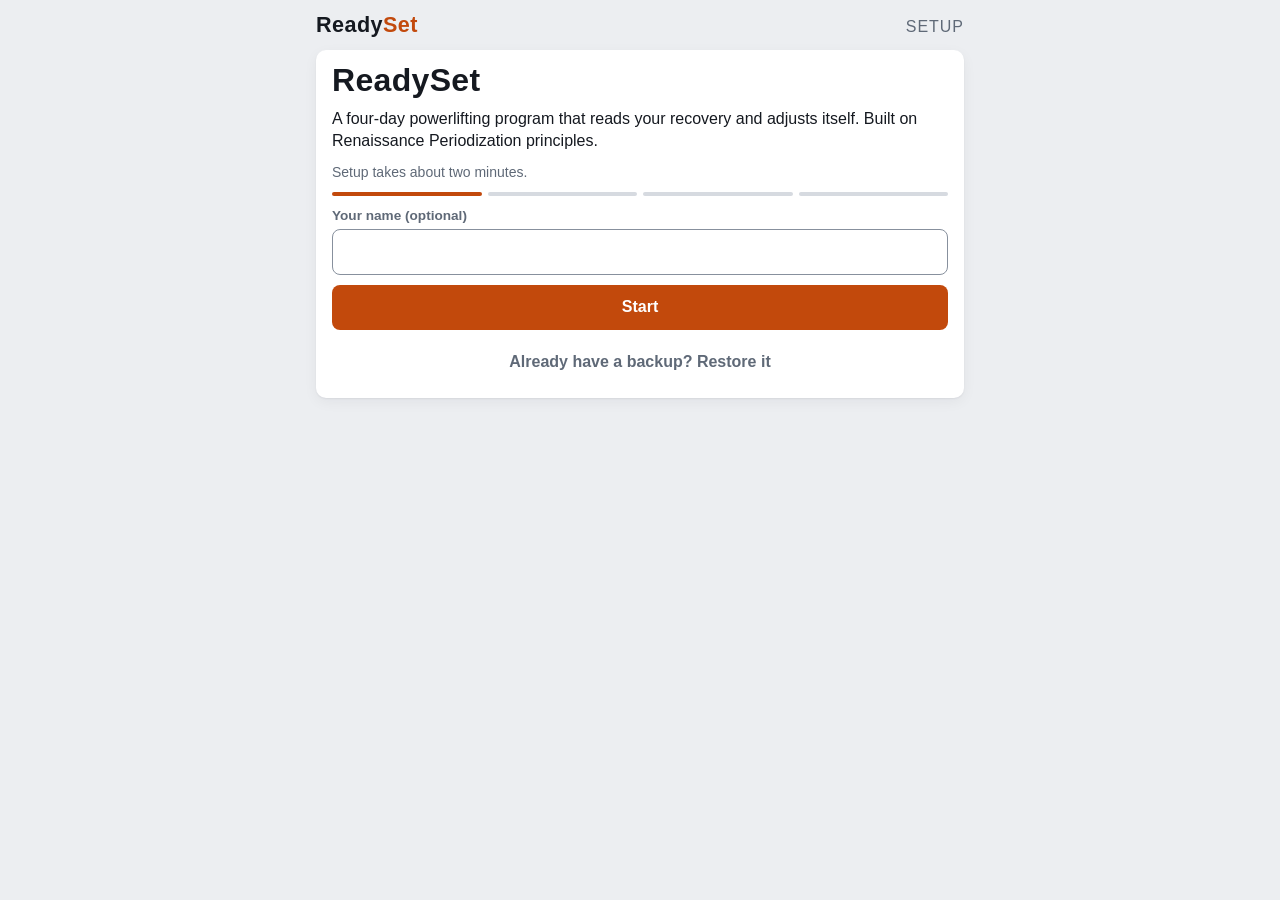
==== commit 7c68f77c: "Thirteenth audit: rest bar and RPE sheet inside the app frame, ReadySet name - Rest bar, RPE sheet a" ====
--- a/docs/index.html
+++ b/docs/index.html
@@ -2,19 +2,19 @@
 <html lang="en">
 <head>
 <meta charset="utf-8">
-<meta http-equiv="Content-Security-Policy" content="default-src 'self'; script-src 'sha256-/4YG1727XQooF4Spojgrvuo5gfG/PYNVy1h64j/cgJA=' 'sha256-9xH2nu8UHiB6uQuMmHr/15HkLgMAamjRxdsmIuQyYEo=' 'sha256-cmIngH6mmlUeDgVpRD+GnwVPy7wafE8EhinZW9Ew/UY=' 'sha256-FenkF2z1QRpI/KoKQEXIr6mIfCA7J/K4UiOr6HdaXS0=' 'sha256-myCgPvpz7UKblPsgSt8RG+dvhaAx2YEDzOR8uzFLh+k='; style-src 'self' 'unsafe-inline' https://fonts.googleapis.com; font-src https://fonts.gstatic.com; img-src 'self'; connect-src 'self'; manifest-src 'self'; worker-src 'self'; child-src 'self'; base-uri 'none'; form-action 'none'; object-src 'none'; frame-src 'none'">
+<meta http-equiv="Content-Security-Policy" content="default-src 'self'; script-src 'sha256-raMZJ4kDSPVQUze1fKCjd1urm2GbWs5pkBtcK2c3mLA=' 'sha256-Y6GNT4b6bvWh4KwqtnHJM1i33TGeNMe+T5DvXO/6F0Q=' 'sha256-FmtBx0ohczLHwPVc1ng/cLhf+PTmPWhBicp423gXeog=' 'sha256-efWSHN0rr8P5rDWB+wbLVly3lWM7v4Xj98dlXU5pRVY=' 'sha256-myCgPvpz7UKblPsgSt8RG+dvhaAx2YEDzOR8uzFLh+k='; style-src 'self' 'unsafe-inline' https://fonts.googleapis.com; font-src https://fonts.gstatic.com; img-src 'self'; connect-src 'self'; manifest-src 'self'; worker-src 'self'; child-src 'self'; base-uri 'none'; form-action 'none'; object-src 'none'; frame-src 'none'">
 <meta name="viewport" content="width=device-width, initial-scale=1, viewport-fit=cover">
 <meta name="apple-mobile-web-app-capable" content="yes">
 <meta name="mobile-web-app-capable" content="yes">
 <meta name="apple-mobile-web-app-status-bar-style" content="black">
-<meta name="apple-mobile-web-app-title" content="Readyset">
+<meta name="apple-mobile-web-app-title" content="ReadySet">
 <meta name="theme-color" content="#0f1216" media="(prefers-color-scheme: dark)">
 <meta name="theme-color" content="#eceef1" media="(prefers-color-scheme: light)">
 <link rel="manifest" href="./manifest.webmanifest">
 <link rel="apple-touch-icon" href="./icon-180.png">
 <link rel="icon" href="./icon-192.png">
-<meta name="readyset-build" content="0b8a6315bc72">
-<title>Readyset</title>
+<meta name="readyset-build" content="bd32b79adda5">
+<title>ReadySet</title>
 <meta name="claude:viewport-fit-sides" content="cover">
 <link rel="stylesheet" href="https://fonts.googleapis.com/css2?family=Barlow+Condensed:wght@600;700&family=Barlow:wght@400;500;600&display=swap">
 <style>
@@ -85,14 +85,18 @@
 
 /* App frame */
 /* Only the status-bar strip stays fixed at the top (the header scrolls away with the content). */
-#app { height: 100%; display: flex; flex-direction: column; overflow: hidden; padding-top: env(safe-area-inset-top, 0px); background: var(--bg); }
+/* #app is also the frame for everything drawn on top (rest bar, RPE sheet, toast): they are placed
+   inside it, never against the screen, so they line up with the tab bar and land where they are
+   drawn whatever height or offset iOS gives the fixed layer (position: relative only names the
+   frame; it does not move or size #app). */
+#app { height: 100%; display: flex; flex-direction: column; overflow: hidden; padding-top: env(safe-area-inset-top, 0px); background: var(--bg); position: relative; }
 #scroller { flex: 1 1 auto; min-height: 0; overflow-x: hidden; overflow-y: auto; -webkit-overflow-scrolling: touch; overscroll-behavior-y: contain; display: flex; flex-direction: column; }
 .topbar { flex: none; padding-top: 10px; padding-bottom: 0; padding-left: max(16px, env(safe-area-inset-left, 0px)); padding-right: max(16px, env(safe-area-inset-right, 0px)); display: flex; align-items: baseline; justify-content: space-between; gap: 12px; max-width: 680px; width: 100%; margin: 0 auto; }
 .topbar .brand { font-family: var(--display); font-weight: 700; font-size: 1.35rem; letter-spacing: .02em; }
 .topbar .brand span { color: var(--accent); }
 .topbar .pos { font-family: var(--display); font-size: 1rem; color: var(--muted); text-transform: uppercase; letter-spacing: .06em; text-align: right; }
-/* --tabbar-h is the bar's height above the home indicator; content, the rest timer and the sheet
-   all clear it plus the device's own safe area, whatever the phone. */
+/* --tabbar-h is the bar's height above the home indicator. The rest bar sits on the dock, a
+   zero-height strip just above the tab bar, so it clears the bar by construction. */
 /* --sab: the home-indicator gap under the tab bar. The full inset (34px on Face ID iPhones) is
    far more than the thin indicator needs; keeping 12px leaves the labels just clear of it. */
 :root { --tabbar-h: 56px; --gutter: 16px; --sab: max(0px, calc(env(safe-area-inset-bottom, 0px) - 22px)); }
@@ -100,6 +104,7 @@
 /* Setup and the recovery screen hide the tab bar, so the content reaches the home indicator. */
 body:has(#tabbar[hidden]) main { padding-bottom: calc(28px + env(safe-area-inset-bottom, 0px)); }
 main > * { min-width: 0; }
+.dock { flex: none; position: relative; height: 0; z-index: 8; }
 .tabbar { flex: none; position: relative; z-index: 9; display: flex; background: var(--surface); border-top: 1px solid var(--line); padding-bottom: var(--sab); padding-left: max(0px, env(safe-area-inset-left, 0px)); padding-right: max(0px, env(safe-area-inset-right, 0px)); }
 .tabbar button { flex: 1; background: none; border: 0; height: var(--tabbar-h); padding: 4px; display: flex; flex-direction: column; align-items: center; justify-content: center; gap: 3px; color: var(--muted); font-family: var(--display); font-size: .86rem; line-height: 1.15; text-transform: uppercase; letter-spacing: .06em; }
 .tabbar button svg { width: 25px; height: 25px; stroke: currentColor; fill: none; stroke-width: 1.8; stroke-linecap: round; stroke-linejoin: round; }
@@ -243,8 +248,8 @@
 details[open] > summary::after { transform: translateY(-30%) rotate(-135deg); }
 
 /* RPE picker sheet */
-.sheet-bg { position: fixed; inset: 0; background: rgba(0,0,0,.45); z-index: 20; display: flex; align-items: flex-end; justify-content: center; overscroll-behavior: contain; touch-action: none; }
-.sheet { background: var(--surface); width: 100%; max-width: 680px; border-radius: 16px 16px 0 0; padding: 16px; padding-bottom: calc(16px + env(safe-area-inset-bottom, 0px)); padding-left: max(16px, env(safe-area-inset-left, 0px)); padding-right: max(16px, env(safe-area-inset-right, 0px)); display: flex; flex-direction: column; gap: 12px; max-height: 85vh; max-height: 85dvh; overflow: auto; overscroll-behavior: contain; touch-action: pan-y; }
+.sheet-bg { position: absolute; inset: 0; background: rgba(0,0,0,.45); z-index: 20; display: flex; align-items: flex-end; justify-content: center; overscroll-behavior: contain; touch-action: none; }
+.sheet { background: var(--surface); width: 100%; max-width: 680px; border-radius: 16px 16px 0 0; padding: 16px; padding-bottom: calc(16px + env(safe-area-inset-bottom, 0px)); padding-left: max(16px, env(safe-area-inset-left, 0px)); padding-right: max(16px, env(safe-area-inset-right, 0px)); display: flex; flex-direction: column; gap: 12px; max-height: 85%; overflow: auto; overscroll-behavior: contain; touch-action: pan-y; }
 .rpegrid { display: grid; grid-template-columns: repeat(5, 1fr); gap: 8px; }
 .rpegrid button { border: 1px solid var(--line); border-radius: 8px; padding: 10px 0; font-weight: 700; font-size: 1.1rem; background: var(--surface-2); display: flex; flex-direction: column; gap: 2px; align-items: center; }
 .rpegrid button small { font-weight: 500; font-size: .72rem; color: var(--muted); text-transform: uppercase; }
@@ -253,7 +258,7 @@
 .rpegrid button[aria-pressed="true"] small { color: var(--accent-fg); }
 
 /* Rest timer bar */
-.timer { position: fixed; left: 50%; transform: translateX(-50%); bottom: calc(var(--tabbar-h) + var(--sab) + 10px); z-index: 8; width: min(calc(100vw - 2 * var(--gutter)), 360px); white-space: nowrap; background: var(--fg); color: var(--bg); border-radius: 22px; padding: 6px 8px 6px 16px; display: flex; align-items: center; gap: 10px; box-shadow: var(--shadow); font-family: var(--display); font-size: 1.3rem; font-weight: 700; font-variant-numeric: tabular-nums; }
+.timer { position: absolute; left: 50%; transform: translateX(-50%); bottom: 10px; width: min(calc(100% - 2 * var(--gutter)), 360px); white-space: nowrap; background: var(--fg); color: var(--bg); border-radius: 22px; padding: 6px 8px 6px 16px; display: flex; align-items: center; gap: 10px; box-shadow: var(--shadow); font-family: var(--display); font-size: 1.3rem; font-weight: 700; font-variant-numeric: tabular-nums; }
 .timer .t-main { display: flex; flex-direction: column; flex: 1 1 0; min-width: 0; line-height: 1.1; } /* a fixed bar: the buttons never move under your thumb */
 .timer .t-sub { font-family: var(--body); font-size: .7rem; font-weight: 600; opacity: .85; overflow: hidden; text-overflow: ellipsis; }
 .timer .t-btns { display: flex; gap: 6px; flex: none; }
@@ -324,7 +329,7 @@
 .callout.good { border-color: var(--good); } .callout.warn { border-color: var(--warn); } .callout.bad { border-color: var(--bad); }
 .update-bar { flex: none; display: flex; align-items: center; justify-content: space-between; gap: 10px; padding: 8px max(var(--gutter), env(safe-area-inset-right, 0px)) 8px max(var(--gutter), env(safe-area-inset-left, 0px)); background: var(--accent-soft); color: var(--fg); font-size: .9rem; border-bottom: 1px solid var(--line); }
 .update-bar .btn { flex: none; }
-.toast { position: fixed; left: var(--gutter); right: var(--gutter); margin: 0 auto; width: max-content; max-width: calc(100vw - 2 * var(--gutter)); top: calc(12px + env(safe-area-inset-top, 0px)); z-index: 30; background: var(--fg); color: var(--bg); padding: 10px 16px; border-radius: 14px; font-weight: 600; line-height: 1.3; text-align: center; box-shadow: var(--shadow); }
+.toast { position: absolute; left: var(--gutter); right: var(--gutter); margin: 0 auto; width: max-content; max-width: calc(100% - 2 * var(--gutter)); top: calc(12px + env(safe-area-inset-top, 0px)); z-index: 30; background: var(--fg); color: var(--bg); padding: 10px 16px; border-radius: 14px; font-weight: 600; line-height: 1.3; text-align: center; box-shadow: var(--shadow); }
 .save-bar { background: var(--bad-soft); }
 
 .steps { display: flex; gap: 6px; }
@@ -339,7 +344,8 @@
   :root { --gutter: 10px; }
   .card { padding: 12px; }
   .set { grid-template-columns: 22px minmax(0, 1fr) minmax(0, 1fr) 50px 42px; gap: 4px; padding: 6px 6px 6px 8px; }
-  .set .ok { width: 40px; height: 40px; }
+  .set .ok { width: 40px; height: 40px; position: relative; }
+  .set .ok::after { content: ""; position: absolute; inset: -4px; } /* drawn at 40px, tapped at 44px (inset counts from inside the 2px border) */
   .set .field input { padding: 6px 5px; }
   .warm-sum { grid-template-columns: 22px 1fr auto; padding-left: 8px; }
   .ex-head, .ex-note, .ex-foot { padding-left: 10px; padding-right: 10px; }
@@ -359,7 +365,7 @@
   :root { --tabbar-h: 44px; }
   .tabbar button { flex-direction: row; gap: 6px; }
   .topbar { padding-top: 6px; }
-  .sheet { max-height: 92dvh; }
+  .sheet { max-height: 92%; }
   .rpegrid button { padding: 6px 0; }
 }
 .seg button small { text-align: center; line-height: 1.1; }
@@ -441,11 +447,12 @@
 <div id="app">
   <div id="scroller">
     <header class="topbar">
-      <div class="brand">Ready<span>set</span></div>
+      <div class="brand">Ready<span>Set</span></div>
       <div class="pos" id="pos"></div>
     </header>
     <main id="main"></main>
   </div>
+  <div class="dock" id="dock"></div>
   <nav class="tabbar" id="tabbar" aria-label="Sections" hidden>
     <button data-view="today" aria-current="page"><svg viewBox="0 0 24 24"><path d="M4 12h2M18 12h2M7 8v8M17 8v8M9 10v4M15 10v4M9 12h6"/></svg>Today</button>
     <button data-view="program"><svg viewBox="0 0 24 24"><rect x="3" y="4" width="18" height="17" rx="2"/><path d="M3 9h18M8 2v4M16 2v4M7 13h3M7 17h3M14 13h3"/></svg>Program</button>
@@ -455,7 +462,7 @@
   <div id="overlay"></div>
 </div>
 <script>
-/* Readyset engine — pure training logic, no DOM.
+/* ReadySet engine — pure training logic, no DOM.
    Loads are fractions of the Training Max (TM). TM defaults to 90% of the lifter's 1RM, so a
    "100% TM" set is a ~90% 1RM set. %1RM figures in comments assume that default.
    Sources: Israetel, Hoffmann & Smith, Scientific Principles of Strength Training (2020); page
@@ -491,6 +498,14 @@
   // ---------- Loading ----------
   function roundTo(x, inc) { return Math.round(x / inc) * inc; }
   function floorTo(x, inc) { return Math.floor(x / inc + 1e-9) * inc; }
+  // A calibrated max on the 2.5 lb grid that never passes the per-session caps or the block floor:
+  // rounding to the nearest step used to add up to 1.25 lb past them (365 -> 375 is +2.7%, not 2.5%).
+  // A rise of one step is always allowed, so a light max can still move; a drop is never forced.
+  function capRound(next, cur, hi, lo) {
+    const r = roundTo(next, 2.5);
+    if (next > cur) return Math.min(r, Math.max(floorTo(cur, 2.5) + 2.5, floorTo(hi, 2.5)));
+    return Math.min(cur, Math.max(r, Math.ceil(lo / 2.5 - 1e-9) * 2.5)); // a drop never rounds past the floor (and so may not move at all)
+  }
   // The barbell step: one pair of the smallest plate. Totals are the bar plus whole steps, so a
   // 45 lb bar with no 2.5s gets 45, 55, 65... (never a total that leaves 2.5 per side).
   function loadStep(plates) { const ps = (plates || []).filter(p => typeof p === 'number' && p > 0); return ps.length ? 2 * Math.min(...ps) : 5; }
@@ -755,7 +770,7 @@
     const m = Math.max(g.legs || 1, g.push || 1, g.hinge || 1);
     return { 1: 1, 2: 2.5, 3: 4, 4: 5 }[m] || 1;
   }
-  // Modes. 'full' = the plan. 'trim' (yellow) keeps the loads (most so-so days still allow an
+  // Modes. 'full' = the plan. 'trim' (yellow) takes 2.5% off the loads (TUNE.trim; most so-so days still allow an
   // overload, p.96) but drops bonus reps and any earned set additions. 'light' (red) is the
   // book's light session for the block: volume and intensity as fractions of the overload day
   // (pp.148-149). Light beats a day off for both fatigue and fitness (p.179).
@@ -976,6 +991,19 @@
     return steps;
   }
 
+  // ---------- What counts as missed reps ----------
+  // One rule everywhere (in-session correction, calibration, the weekly review, the History detail):
+  // a set short of its planned reps is a miss when it was rated RPE 9 or more, or not rated at all
+  // (then it is read as RPE 10). Rated 8.5 or below, it stopped short with reps in the tank: it is
+  // read by its reps and RPE like any other set, not as a failure. A set that did not go up (0 reps)
+  // is always a miss. Reps over the plan (bonus reps) are never short.
+  function missedSet(x) {
+    if (!x) return false;
+    const reps = x.actualReps != null ? x.actualReps : x.reps;
+    if (!(reps < x.reps)) return false;
+    return reps <= 0 || !(Number.isFinite(x.rpe) && x.rpe < 9);
+  }
+
   // ---------- In-session correction (what a coach does between sets) ----------
   // evidence: the done working sets so far [{w, reps, rpe, first}]. A missed set is RPE 10 at the
   // reps achieved; bonus reps count as reps. Each set implies a 1RM via the rep-max table; the
@@ -1042,9 +1070,9 @@
       const name = e.name || EX[e.ex].name;
       work.forEach((x) => {
         let reps = x.actualReps != null ? x.actualReps : x.reps;
-        let rpe = x.rpe, missed = false; if (rpe == null && reps < x.reps) { rpe = 10; missed = true; }
+        let rpe = x.rpe, asTen = false; if (rpe == null && reps < x.reps) { rpe = 10; asTen = true; }
         if (opts && opts.floorRpe && Number.isFinite(rpe) && rpe >= minRpe && rpe < opts.floorRpe) rpe = opts.floorRpe; // read an easy set as harder than it was: a cautious lower bound
-        if (reps === 0) { reps = 1; rpe = 10; missed = true; } // a set that did not go up: the weight is at least a max
+        if (reps === 0) { reps = 1; rpe = 10; asTen = true; } // a set that did not go up: the weight is at least a max
         const w = x.actualW != null ? x.actualW : x.w;
         const tooMany = reps > MAX_EVIDENCE_REPS || (x.reps > 0 && reps > x.reps + 8);
         if (!Number.isFinite(rpe) || rpe < minRpe || rpe > 10 || !(reps > 0) || tooMany || !(w > 0)) {
@@ -1061,7 +1089,7 @@
         const wt = (comp ? 1 : 0.5) * (x === firstWork ? 0.5 : 1) * (rpe < 6 ? 0.35 : rpe < 7 ? 0.5 : 1);
         num += wt * implied; den += wt; n++;
         if (rpe >= 7.5 || (x.rpeTarget != null && x.rpeTarget >= 7)) confHigh += wt;
-        if (detail) detail.push({ name, kind: x.kind, w, reps, rpe, missed, implied, capped: Math.abs(implied - raw) > 0.5, wt, comp, first: x === firstWork });
+        if (detail) detail.push({ name, kind: x.kind, w, reps, rpe, missed: missedSet(x), asTen, implied, capped: Math.abs(implied - raw) > 0.5, wt, comp, first: x === firstWork });
       });
     }
     return den ? { est: num / den, conf: den, confHigh, n, sets: detail || undefined } : null;
@@ -1096,7 +1124,7 @@
         const over = lb.est > cur * K.upFastAt;
         L.lbHits = over ? (L.lbKey === sess.date ? (L.lbHits || 1) : (L.lbHits || 0) + 1) : 0; L.lbKey = sess.date;
         if (over && L.lbHits >= 2 && !crushed && L.upKey !== weekKey) {
-          const next = Math.max(minMax(state), roundTo(Math.min(lb.est, cur * K.upMax), 2.5));
+          const next = Math.max(minMax(state), capRound(Math.min(lb.est, cur * K.upMax), cur, cur * K.upMax, cur));
           if (next > cur) { applyTM(state, lift, next); L.upKey = weekKey; L.lbHits = 0; log.push(`${names[lift]} 1RM ${cur} -> ${next} (easy sets, but they show at least ${Math.round(lb.est)}).`); continue; }
         }
         // A max set far too low leaves every prescribed set so easy that no RPE can prove it: after
@@ -1116,19 +1144,19 @@
       L.est = Math.min(cur * 1.15, Math.max(cur * 0.7, L.est)); L.estDate = sess.date; L.rated = (L.rated || 0) + 1;
       let next = cur, how = '';
       // Only sets that count toward the estimate can count as a miss (OHP or RDL misses do not gate bench or deadlift).
-      const missed = (sess.exercises || []).some(e => e.lift === lift && EX[e.ex] && EX[e.ex].tm && EX[e.ex].mult >= 0.8 && (e.sets || []).some(x => (x.kind === 'work' || x.kind === 'single') && x.done && x.actualReps != null && x.actualReps < x.reps));
+      const missed = (sess.exercises || []).some(e => e.lift === lift && EX[e.ex] && EX[e.ex].tm && EX[e.ex].mult >= 0.8 && (e.sets || []).some(x => (x.kind === 'work' || x.kind === 'single') && x.done && missedSet(x))); // a set stopped short at RPE 8.5 or below is not a miss (missedSet)
       const start = L.floorRM || L.blockStartRM || cur; // floorRM is set only at block starts, layoffs and maxes set by hand (a deload taken early does not reset it)
       const floor = Math.min(cur, start * (missed ? K.blockFloorMissed : K.blockFloor)); // calibration alone cannot take more than 10% in a block, and the floor never lifts a max
       const sureDown = r.confHigh >= K.downConfHigh || raw < cur * K.downSure || missed;
       if (raw < cur * K.downAt && sureDown && (r.conf >= 1 || L.est < cur * K.downAt)) {
         next = Math.max(r.conf >= 1 ? raw : L.est, cur * K.downMax, floor);
         how = `today's sets read about ${Math.round(raw)}; heavier sets re-check it`;
-      } else if (!crushed && !missed && L.upKey !== weekKey && ((L.est > cur * K.upAt && r.conf >= 1) || (est > cur * K.upFastAt && r.conf >= 1.5 && r.confHigh > 0))) {
+      } else if (!crushed && !missed && L.upKey !== weekKey && ((L.est > cur * K.upAt && r.conf >= 1 && r.n >= 2) || (est > cur * K.upFastAt && r.conf >= 1.5 && r.confHigh > 0))) {
         // At most one rise per lift per week, and the fast path needs a set near failure.
         next = Math.min(Math.max(L.est, est > cur * K.upFastAt ? est : 0), cur * K.upMax);
         how = `your sets estimate about ${Math.round(Math.max(L.est, est))}`;
       }
-      next = how ? Math.max(minMax(state), roundTo(next, 2.5)) : cur; // a max typed off the 2.5 grid is not 'changed' by rounding alone
+      next = how ? Math.max(minMax(state), capRound(next, cur, cur * K.upMax, Math.max(cur * K.downMax, floor))) : cur; // a max typed off the 2.5 grid is not 'changed' by rounding alone
       if (next !== cur) {
         applyTM(state, lift, next); log.push(`${names[lift]} 1RM ${cur} -> ${next} (${how}).`);
         if (next < cur) {
@@ -1166,10 +1194,12 @@
         if (!e.lift || e.role === 'accessory' || !EX[e.ex] || EX[e.ex].mult < 0.8) continue; // RDL, OHP and the like do not speak for the lift
         const work = e.sets.filter(x => x.kind === 'work' && x.done);
         if (!work.length) continue;
-        const missed = work.filter(x => (x.actualReps != null ? x.actualReps : x.reps) < x.reps).length;
-        // Bonus reps raise the RPE by design: compare after taking the extra reps back out.
+        const missed = work.filter(missedSet).length;
+        // Bonus reps raise the RPE by design: compare after taking the extra reps back out. A set
+        // stopped short (not a miss) is compared as if the reps it left undone had been done: its RPE
+        // plus the reps short, at most 10, so stopping short never reads as easier than planned.
         const deltas = work.filter(x => Number.isFinite(x.rpe) && x.rpeTarget != null && !((x.actualReps != null ? x.actualReps : x.reps) > x.reps + 8) && !(x.manualW && x.actualW != null && x.w > 0 && x.actualW < x.w * 0.97))
-          .map(x => x.rpe - Math.min(Math.max(0, (x.actualReps != null ? x.actualReps : x.reps) - x.reps), Math.max(x.plus || 0, 2)) - x.rpeTarget);
+          .map(x => { const got = x.actualReps != null ? x.actualReps : x.reps; return x.rpe + (missedSet(x) ? 0 : Math.max(0, Math.min(10 - x.rpe, x.reps - got))) - Math.min(Math.max(0, got - x.reps), Math.max(x.plus || 0, 2)) - x.rpeTarget; });
         const rpeDelta = deltas.length ? deltas.reduce((a, b) => a + b, 0) / deltas.length : 0;
         const g = EX[e.ex].group === 'push' ? 'push' : EX[e.ex].group === 'legs' ? 'legs' : 'hinge';
         per[e.lift].push({ role: e.role, missed, rpeDelta, rated: deltas.length, difficulty: s.post ? s.post.difficulty : 2, soreness: s.soreness ? s.soreness[g] : null, light: s.mode === 'light' });
@@ -1406,6 +1436,10 @@
       else if (clean && !flagged && !isTestBlock) { next = cur + (lift === 'bench' ? 2.5 : 5); how = 'clean block, small bump'; }
       else if (flagged) { next = cur * 0.975; how = 'flagged twice, easing off'; }
       next = how ? Math.max(minMax(state), roundTo(next, 2.5)) : cur;
+      // A test single you made (ticked, at least one rep, at any RPE or none) is a floor for the new max,
+      // even past the 12% cap, and rounding never takes the max under it: it is then exactly that weight,
+      // on the 2.5 lb grid or not. The caps still govern everything above it.
+      if (isTestBlock && how && next < topMade) next = topMade;
       if (next !== cur) { upd[lift] = next; log.push(`${names[lift]} 1RM ${cur} -> ${next} (${how}).`); }
       else log.push(`${names[lift]} 1RM held at ${cur}.`);
     }
@@ -1684,13 +1718,13 @@
   }
 
   root.Engine = { RM, pctForRTF, rtfForPct, e1rm, expectedRIR, plannedRPE, roundTo, floorTo, loadStep, barRound, loadRound, correctedLoad, openerWarm, plateLoad, EX, SWAPS, BLOCKS, MACRO, REST, TEST, CAPS, ACC_CAP, DAYS, MODES,
-    readinessScore, sorenessFromGroups, buildSession, warmups, exerciseName, swapOptions, liftCorrection, sessionEstimate, calibrate, fatigueAllowance, weeklyReview, weeklySets, mesoReview, applyTM, advanceDay, startDeloadNow, startActiveRest,
+    readinessScore, sorenessFromGroups, buildSession, warmups, exerciseName, swapOptions, missedSet, liftCorrection, sessionEstimate, calibrate, fatigueAllowance, weeklyReview, weeklySets, mesoReview, applyTM, advanceDay, startDeloadNow, startActiveRest,
     positionLabel, position, totalWeeks, accessoryProgress, cardioKcal, defaultState, estimateMinutes, weeklySetsWith, clampProgram, MAX_EVIDENCE_REPS, TUNE, applyTune, CAPS_BY_BLOCK, capFor, layoffAdjust, layoffCut, stallCheck };
 })(typeof window !== 'undefined' ? window : globalThis);
 
 </script>
 <script>
-/* Readyset state sanitizer. Every state object that comes from outside the running page
+/* ReadySet state sanitizer. Every state object that comes from outside the running page
    (localStorage, a pasted or chosen backup, the artifact store) passes through here before
    use. It rebuilds a fresh state from a whitelist of fields, coerces every value to its type and
    range, and drops anything unknown, so a corrupted or tampered backup can neither crash the page
@@ -1783,7 +1817,7 @@
       durationMin: int(get(s, 'durationMin'), 0, 600, 0), notes: str(get(s, 'notes'), 1000), calibrated: bool(get(s, 'calibrated')), savedAt: numOrNull(get(s, 'savedAt'), 0, 4e12),
       skippedSlots: (Array.isArray(get(s, 'skippedSlots')) ? get(s, 'skippedSlots') : []).filter(k => SLOT_KEYS.includes(k)).slice(0, 10),
       soreness: isObj(so) ? { legs: int(get(so, 'legs'), 1, 4, 1), push: int(get(so, 'push'), 1, 4, 1), hinge: int(get(so, 'hinge'), 1, 4, 1) } : null,
-      exercises: (Array.isArray(get(s, 'exercises')) ? get(s, 'exercises') : []).slice(0, 12).map(e => sanitizeExercise(e, state, !oneOf(get(s, 'phase'), ['lift', 'post', 'cardio', 'edit'], null))).filter(Boolean),
+      exercises: (Array.isArray(get(s, 'exercises')) ? get(s, 'exercises') : []).slice(0, 12).map(e => sanitizeExercise(e, state, !oneOf(get(s, 'phase'), ['lift', 'post', 'cardio'], null))).filter(Boolean),
       notesList: undefined,
     };
     delete out.notesList;
@@ -1959,8 +1993,9 @@
     const T = get(raw, 'timer');
     d.timer = isObj(T) ? { end: num(get(T, 'end'), 0, 4e12, 0), total: int(get(T, 'total'), 1, 3600, 90), label: str(get(T, 'label'), 80), firedAt: num(get(T, 'firedAt'), 0, 4e12, 0) } : null;
     d.extraCardio = (Array.isArray(get(raw, 'extraCardio')) ? get(raw, 'extraCardio') : []).slice(-2000).filter(isObj).map(c => ({ date: dateStr(get(c, 'date'), '2000-01-01'), min: int(get(c, 'min'), 1, 600, 30), kcal: int(get(c, 'kcal'), 0, 10000, 0) }));
-    // The claude.ai copy's deleted session ids (appcore.js noteDeleted): only there, and only when any.
-    const DI = get(raw, 'deletedIds');
+    // The claude.ai copy's deleted session ids (appcore.js noteDeleted): only there, only when any, and
+    // only from this device or its own account (a backup never carries the list; a hand-made one cannot delete sessions).
+    const DI = trusted ? get(raw, 'deletedIds') : null;
     if (Array.isArray(DI)) { const ids = Array.from(new Set(DI.slice(-1000).filter(x => idStr(x, null)))).slice(-300); if (ids.length) d.deletedIds = ids; }
     d.lastBackupAt = numOrNull(get(raw, 'lastBackupAt'), 0, 4e12);
     d.lastBackupKind = oneOf(get(raw, 'lastBackupKind'), ['clipboard', 'file', 'cloud', 'restore'], null);
@@ -1977,7 +2012,7 @@
 
 </script>
 <script>
-/* Readyset interface core: the storage packer and a few decisions of the interface, kept apart from
+/* ReadySet interface core: the storage packer and a few decisions of the interface, kept apart from
    app.js as plain functions of their inputs (no page, no globals) so tests/app_units.js can run them
    in node. app.js calls these; build.py inlines this file between the sanitizer and app.js. */
 (function (root) {
@@ -2086,6 +2121,7 @@
         let ref = x.w != null ? x.w : (e.target || e.plannedW || null), lo = 0.6, hi = 1.4;
         if (x.open && e.lift && state.lifts[e.lift]) { ref = state.lifts[e.lift].oneRM * ((E.EX[e.ex] || {}).mult || 1); lo = 0.75; hi = 1.15; }
         else if (!e.lift) { lo = 0.5; hi = 2; }
+        else if (x.kind === 'test' && ref > 0 && state.lifts[e.lift] && state.lifts[e.lift].oneRM > 0) hi = Math.min(hi, state.lifts[e.lift].oneRM * ((E.EX[e.ex] || {}).mult || 1) * 1.15 / ref); // a test line you make is a floor for the new max (mesoReview), so over 115% of the max is asked about, as on the open single
         if (ref > 0 && (w < ref * lo || w > ref * hi)) { msg = `${w} lb against a planned ${Math.round(ref * 2) / 2} lb.`; use = x.open ? null : Math.round(ref * 4) / 4; }
       }
       if (msg) return { field: 'w', v: w, msg, use };
@@ -2186,7 +2222,7 @@
 
 </script>
 <script>
-/* Readyset UI. Vanilla JS, one render() per view, event delegation on data-action. */
+/* ReadySet UI. Vanilla JS, one render() per view, event delegation on data-action. */
 (function () {
   'use strict';
   // Never run inside another site's frame (meta CSP cannot set frame-ancestors).
@@ -2237,7 +2273,7 @@
       this.unreadable = t; return null;
     },
     saveLocal(s, full) { // full: pack every session afresh (on the way out), not from the cache
-      let json; try { json = full ? pack(s) : packState(s); } catch (e) { return; }
+      let json; try { json = full ? pack(s) : packState(s); } catch (e) { this.lastError = 'This phone could not save your latest changes (the data could not be written). Keep ReadySet open and tap Save backup.'; try { renderSaveBar(); } catch (e2) { /* before the page is ready */ } return; } // never fail silently
       if (json === this.last) { if (full) this.fullAt = s.updatedAt; return; } // nothing changed since the last write (app switches, double saves)
       const ok = () => { if (this.lastError) { this.lastError = null; try { renderSaveBar(); } catch (e) { /* before the page is ready */ } } };
       try { localStorage.setItem(this.key, json); this.last = json; this.size = json.length; if (full) this.fullAt = s.updatedAt; ok(); }
@@ -2245,7 +2281,7 @@
         // Full: try once more without the Undo copy (the one large optional item). The live state is
         // never trimmed piecemeal: if that write lands, the Undo goes as a whole, so no half of it can run.
         if (s.undo) { try { const j2 = packState(Object.assign({}, s, { undo: null })); localStorage.setItem(this.key, j2); this.last = j2; this.size = j2.length; s.undo = null; ok(); return; } catch (e2) { /* still full */ } }
-        this.lastError = 'This phone could not save your latest sets (storage full or blocked). Keep Readyset open, finish the session, then tap Save backup. A backup includes a session once it is finished.';
+        this.lastError = 'This phone could not save your latest sets (storage full or blocked). Keep ReadySet open, finish the session, then tap Save backup. A backup includes a session once it is finished.';
         try { renderSaveBar(); } catch (e3) { /* before the page is ready */ }
       }
     },
@@ -2301,12 +2337,13 @@
 
   // ---------- Backups ----------
   // The phone's storage is the only copy of the data, and on iOS deleting the home-screen icon
-  // deletes it. So: a share-sheet backup file (Files, iCloud Drive, AirDrop) and a clipboard copy,
-  // and a banner on Today whenever a session is newer than the last backup.
+  // deletes it. So: a share-sheet backup file (Files, iCloud Drive, AirDrop) and a clipboard copy.
+  // Backing up is the owner's call: no reminders, only the optional one-tap offer after a session.
   // kind: how this copy is being saved. The copy records its own time, so data restored from it
   // knows that everything in it was backed up.
   // iOS never replaces a file from the share sheet (it saves "name 2"), so each backup gets a dated
-  // name that sorts by time. Every file is a complete snapshot: only the newest is ever needed.
+  // name that sorts by time. Every file is a complete snapshot (keep the last few, in case the newest
+  // was taken after a mistake).
   function backupName() {
     const d = new Date(), p = (n) => String(n).padStart(2, '0');
     return `readyset-backup-${d.getFullYear()}-${p(d.getMonth() + 1)}-${p(d.getDate())}-${p(d.getHours())}${p(d.getMinutes())}.json`;
@@ -2389,13 +2426,35 @@
     document.querySelectorAll('.toast').forEach(x => x.remove()); // one at a time: a newer message replaces the older
     const t = document.createElement('div'); t.className = 'toast'; t.setAttribute('role', 'status'); t.setAttribute('aria-live', 'polite'); t.textContent = msg;
     t.addEventListener('click', () => t.remove());
-    document.body.appendChild(t); setTimeout(() => t.remove(), ms || Math.min(7000, 1800 + String(msg).length * 45));
-  }
+    ($('#app') || document.body).appendChild(t); setTimeout(() => t.remove(), ms || Math.min(7000, 1800 + String(msg).length * 45));
+  }
+  // The tab bar and the dock above it (where the rest bar sits) show and hide together: setup and
+  // the recovery screen have neither.
+  function showChrome(on) { $('#tabbar').hidden = !on; const d = $('#dock'); if (d) d.hidden = !on; }
+  // The page itself never scrolls (only #scroller does), but iOS pans it to make room for the
+  // keyboard and can leave it there, most of all when the focused field is replaced by a re-render
+  // (a tick rebuilds the set rows), which sends no focusout. Put it back whenever no field has
+  // focus; never while you type, and never while the page is pinch-zoomed.
+  function fieldFocused() { const a = document.activeElement; return !!(a && /^(INPUT|TEXTAREA|SELECT)$/.test(a.tagName)); }
+  function resyncPage() {
+    try {
+      if (fieldFocused()) return;
+      const vv = window.visualViewport; if (vv && vv.scale > 1.01) return;
+      if (window.scrollX || window.scrollY || document.documentElement.scrollTop || document.documentElement.scrollLeft) window.scrollTo(0, 0);
+      if (document.body.scrollTop || document.body.scrollLeft) { document.body.scrollTop = 0; document.body.scrollLeft = 0; }
+    } catch (e) { /* only a correction */ }
+  }
+  function resyncSoon() { [0, 160, 450].forEach(ms => setTimeout(resyncPage, ms)); } // the keyboard takes about a third of a second to close
+  document.addEventListener('focusout', () => setTimeout(resyncPage, 120));
+  window.addEventListener('scroll', resyncPage, { passive: true });
+  window.addEventListener('pageshow', resyncSoon);
+  document.addEventListener('visibilitychange', () => { if (document.visibilityState === 'visible') resyncSoon(); });
+  try { if (window.visualViewport) { window.visualViewport.addEventListener('resize', () => setTimeout(resyncPage, 60)); window.visualViewport.addEventListener('scroll', () => setTimeout(resyncPage, 60)); } } catch (e) { /* older browsers */ }
 
   // ---------- Rest timer ----------
   // What iOS allows a home-screen web app: its JavaScript (the page's and the service worker's)
-  // runs while Readyset is on screen and for a few seconds after you switch away; then iOS freezes
-  // it until you come back. So an alert can only fire on time while Readyset is open. Built around
+  // runs while ReadySet is on screen and for a few seconds after you switch away; then iOS freezes
+  // it until you come back. So an alert can only fire on time while ReadySet is open. Built around
   // that: on screen the page chimes; in those first seconds away the service worker posts the one
   // banner (the page only tells it the rest is due, since iOS shows every notification it is given)
   // and keeps its deadline on disk; nothing frozen alerts late on top of you; the bar shows the clock
@@ -2472,9 +2531,9 @@
     if (!ui.timer) return;
     let el = $('#timer');
     if (!el) {
-      el = document.createElement('div'); el.id = 'timer'; el.className = 'timer'; el.setAttribute('role', 'timer');
+      el = document.createElement('div'); el.id = 'timer'; el.className = 'timer'; el.setAttribute('role', 'timer'); el.setAttribute('aria-label', 'Rest timer');
       el.innerHTML = '<span class="t-main"><span class="t-time"></span><small class="t-sub"></small></span><span class="t-btns"></span>';
-      document.body.appendChild(el);
+      ($('#dock') || $('#app') || document.body).appendChild(el); // above the tab bar's top edge, in the app's own frame
     }
     const now = Date.now(), left = Math.ceil((ui.timer.end - now) / 1000);
     if (left <= 0 && !ui.timer.fired) {
@@ -2504,7 +2563,7 @@
   function enableNotify() {
     if (!('Notification' in window)) { toast('Notifications are not available in this browser'); state.settings.notify = false; render(); return; }
     let done = false;
-    const finish = (p) => { if (done) return; done = true; state.settings.notify = p === 'granted'; if (p !== 'granted') toast('Notifications were not allowed'); armSw(); save(); render(); };
+    const finish = (p) => { if (done) return; done = true; state.settings.notify = p === 'granted'; if (p !== 'granted') toast(p === 'denied' && (() => { try { return Notification.permission === 'denied'; } catch (e) { return false; } })() ? 'Notifications are blocked for ReadySet. To allow them, open the iPhone Settings app, then Notifications.' : 'Notifications were not allowed'); armSw(); save(); render(); };
     try { const r = Notification.requestPermission(finish); if (r && typeof r.then === 'function') r.then(finish, () => finish('denied')); }
     catch (e) { finish('denied'); }
   }
@@ -2656,8 +2715,10 @@
   }
   function render() {
     const main = $('#main');
-    if (!state.setupDone) { $('#tabbar').hidden = true; $('#pos').textContent = 'Setup'; main.innerHTML = renderSetup(); return; }
-    $('#tabbar').hidden = false;
+    const lostField = fieldFocused() && main.contains(document.activeElement); // the rebuild removes it: no focusout follows
+    if (lostField) resyncSoon();
+    if (!state.setupDone) { showChrome(false); $('#pos').textContent = 'Setup'; main.innerHTML = renderSetup(); return; }
+    showChrome(true);
     document.querySelectorAll('#tabbar button').forEach(b => { if (b.dataset.view === view) b.setAttribute('aria-current', 'page'); else b.removeAttribute('aria-current'); });
     const pos = E.positionLabel(state);
     $('#pos').textContent = `${pos.block.name} · ${pos.label}`;
@@ -2665,7 +2726,7 @@
     main.querySelectorAll('canvas').forEach(c => { c.width = c.height = 0; }); // their pixels are freed now, not at the next garbage collection
     main.innerHTML = (view === 'today' && !state.current ? renderStorageWarn() : '') + (state.current || ui.checkin ? '' : renderUndo()) + (view === 'settings' ? renderRestoreConfirm() : '') + (view === 'today' ? renderToday() : view === 'program' ? renderProgram() : view === 'history' ? renderHistory() : renderSettings());
     if (view === 'history') drawCharts(); // before the anchor below: an undrawn canvas has a different height
-    syncFoldAll();
+    syncFoldAll(); syncUpdateBar();
     // Keep whatever you just tapped exactly where it was on screen, even when text above it grew,
     // shrank or folded away (iOS Safari has no scroll anchoring of its own).
     if (anchor) {
@@ -2694,17 +2755,17 @@
   function renderStorageWarn() {
     const used = Store.size + asideData().length;
     if (used <= 2e6) return '';
-    return `<div class="callout warn row between"><span>Readyset's storage on this phone is ${Math.round(used / 26214)}% full. Save a backup file so every session is kept; once it is full, new sessions cannot be saved here.</span>${Store.db ? '<button class="btn sm" data-action="export">Copy backup</button>' : '<button class="btn sm" data-action="share-backup">Save backup</button>'}</div>`;
+    return `<div class="callout warn row between"><span>ReadySet's storage on this phone is ${Math.round(used / 26214)}% full. Save a backup file so every session is kept; once it is full, new sessions cannot be saved here.</span>${Store.db ? '<button class="btn sm" data-action="export">Copy backup</button>' : '<button class="btn sm" data-action="share-backup">Save backup</button>'}</div>`;
   }
   function renderSetup() {
     const d = draft(), step = ui.setupStep;
     const steps = `<div class="steps">${[0, 1, 2, 3].map(i => `<i class="${i <= step ? 'on' : ''}"></i>`).join('')}</div>`;
     if (step === 0) return `
-      <div class="card"><h1>Readyset</h1>
+      <div class="card"><h1>ReadySet</h1>
       <p>A four-day powerlifting program that reads your recovery and adjusts itself. Built on Renaissance Periodization principles.</p>
       <p class="muted small">Setup takes about two minutes.</p>
       ${steps}
-      <label class="f">Your name (optional)<input id="d-name" data-draft="name" value="${esc(d.name)}" placeholder="Jerm"></label>
+      <label class="f">Your name (optional)<input id="d-name" data-draft="name" value="${esc(d.name)}"></label>
       <button class="btn primary block" data-action="setup-next">Start</button>
       ${asideData() ? '<button class="btn block" data-action="recover-aside">Bring back the data set aside after an error</button>' : ''}
       <button class="btn quiet block" data-action="setup-restore">Already have a backup? Restore it</button>
@@ -3029,7 +3090,7 @@
     const doneSets = s.exercises.reduce((n, e) => n + (s.skippedSlots.includes(e.slotKey) ? 0 : e.sets.filter(x => x.done && x.kind !== 'warm').length), 0);
     const totalSets = s.exercises.reduce((n, e) => n + (s.skippedSlots.includes(e.slotKey) ? 0 : e.sets.filter(x => x.kind !== 'warm').length), 0);
     const editing = s.phase === 'edit';
-    let html = `<div class="row between"><div><h2>${editing ? 'Editing: ' : ''}${esc(s.dayName)}</h2><div class="small muted">${esc(s.blockName)} · ${s.isDeload ? 'Deload' : s.isRest ? 'Easy week' : s.isTest ? 'Test week' : 'Week ' + s.week} · ${E.MODES[s.mode].label}${s.readiness ? ` · readiness ${s.readiness.score}` : ''}${s.backfill ? ` · logged for ${fmtDate(s.date)}` : ''}</div></div><span class="pill">${doneSets}/${totalSets} sets</span></div>`;
+    let html = `<div class="row between"><div><h2>${editing ? 'Editing: ' : ''}${esc(s.dayName)}</h2><div class="small muted">${esc(s.blockName)}${(wk => wk === s.blockName ? '' : ' · ' + wk)(s.isDeload ? 'Deload' : s.isRest ? 'Easy week' : s.isTest ? 'Test week' : 'Week ' + s.week)} · ${E.MODES[s.mode].label}${s.readiness ? ` · readiness ${s.readiness.score}` : ''}${s.backfill ? ` · logged for ${fmtDate(s.date)}` : ''}</div></div><span class="pill">${doneSets}/${totalSets} sets</span></div>`;
     if (!editing && !s.backfill && s.date < todayISO()) html += `<div class="callout warn">Started ${fmtDateLong(s.date)} and still open. Finish or discard it; it stays dated ${fmtDate(s.date)}.</div>`;
     if (editing) html += `<div class="card"><label class="f">Date<input id="edit-date" type="date" value="${esc(s.editDate || s.date)}" max="${todayISO()}" data-edit="date"></label>
       <div class="grid2"><label class="f">Bike after (min)<input id="edit-cardio" type="number" inputmode="numeric" value="${s.cardio && s.cardio.min ? s.cardio.min : ''}" placeholder="0" data-edit="cardio"></label>
@@ -3072,8 +3133,8 @@
           <div class="meta">${e.role === 'primary' ? 'Main lift' : e.role === 'secondary' ? 'Second lift' : 'Accessory'}${e.optional ? ' · optional' : ''}${e.pctTM != null ? ` · ${pctLabel(e)}` : ''}${e.rpeTarget != null && !s.isTest ? ` · aim RPE ${e.rpeTarget}${e.rpeTarget < 6 ? ', easy' : ''}` : ''}${e.repRange ? ` · ${e.repRange[0]}–${e.repRange[1]} reps; all at ${e.repRange[1]} adds weight` : ''}</div></div>
           <div class="ex-tools">${skipped ? `<button class="btn sm quiet" data-action="toggle-skip" data-ei="${ei}">Undo skip</button>` : ''}${skipped ? '' : `<button class="fold-btn" data-action="ex-fold" data-ei="${ei}" data-v="closed" aria-expanded="true" aria-label="Fold ${esc(e.name)}"><svg viewBox="0 0 24 24" aria-hidden="true"><path d="M6 15l6-6 6 6"/></svg></button>`}</div></div>
         ${e.cue ? `<div class="ex-note">${esc(e.cue)}</div>` : ''}${e.note ? `<div class="ex-note">${esc(e.note)}</div>` : ''}
-        ${e.adjNote ? `<div class="ex-note adj">${esc(e.adjNote)}</div>` : ''}
-        ${!skipped && (e.hitFloor && e.sets.some(x => x.kind === 'work' && !x.done)) ? `<div class="ex-note"><button class="btn sm" data-action="cut-sets" data-ei="${ei}">Cut the remaining sets</button></div>` : ''}
+        ${e.adjNote && !editing ? `<div class="ex-note adj">${esc(e.adjNote)}</div>` : ''}
+        ${!skipped && !editing && (e.hitFloor && e.sets.some(x => x.kind === 'work' && !x.done)) ? `<div class="ex-note"><button class="btn sm" data-action="cut-sets" data-ei="${ei}">Cut the remaining sets</button></div>` : ''}
         ${!skipped && e.cut ? `<div class="ex-note"><button class="btn sm quiet" data-action="restore-sets" data-ei="${ei}">Restore ${e.cut} cut set${e.cut > 1 ? 's' : ''}</button></div>` : ''}
         ${skipped ? '' : renderSets(e, ei, ei === cur && !editing ? e.sets.findIndex(x => !x.done) : -1)}
         ${skipped ? '' : `<div class="ex-foot">
@@ -3101,8 +3162,10 @@
     // Once the warm-ups are done and the first working set is ticked, they fold into one row.
     const warm = e.sets.filter(x => x.kind === 'warm');
     const editingSets = !!(ui.editSets && ui.editSets[ei]);
-    const foldWarm = !editingSets && s.phase !== 'edit' && warm.length > 0 && warm.every(x => x.done) && e.sets.some(x => x.kind !== 'warm' && x.done) && !(ui.openWarm && ui.openWarm[ei]);
-    const warmRow = foldWarm ? `<button class="set warm-sum" data-action="warm-open" data-ei="${ei}"><span class="n">W</span><span class="small muted">Warm-up done · ${warm.length} set${warm.length > 1 ? 's' : ''}, up to ${Math.max(...warm.map(x => (x.actualW != null ? x.actualW : x.w) || 0))}</span><span class="small muted">Show</span></button>` : '';
+    const canFold = !editingSets && s.phase !== 'edit' && warm.length > 0 && warm.every(x => x.done) && e.sets.some(x => x.kind !== 'warm' && x.done);
+    const foldWarm = canFold && !(ui.openWarm && ui.openWarm[ei]);
+    // Shown again on a tap, and folded again the same way (the row stays where it was).
+    const warmRow = canFold ? `<button class="set warm-sum" data-action="${foldWarm ? 'warm-open' : 'warm-close'}" data-ei="${ei}" aria-expanded="${!foldWarm}"><span class="n">W</span><span class="small muted">Warm-up done · ${warm.length} set${warm.length > 1 ? 's' : ''}, up to ${Math.max(...warm.map(x => (x.actualW != null ? x.actualW : x.w) || 0))}</span><span class="small muted">${foldWarm ? 'Show' : 'Hide'}</span></button>` : '';
     const editHint = editingSets ? `<div class="ex-note">Tap × on a set you skipped. Removed sets don't count anywhere.</div>` : '';
     return `${editHint}<div class="sets">${warmRow}${e.sets.map((x, si) => {
       if (foldWarm && x.kind === 'warm') return '';
@@ -3174,7 +3237,7 @@
       if (rin && document.activeElement !== rin) { const v = x.actualReps != null ? String(x.actualReps) : ''; if (rin.value !== v) rin.value = v; }
     });
     const sec = document.querySelector(`.ex[data-ei="${ei}"]`); if (!sec) return;
-    const note = sec.querySelector('.ex-note.adj'); if (note) note.textContent = e.adjNote || ''; else if (e.adjNote) { const d = document.createElement('div'); d.className = 'ex-note adj'; d.textContent = e.adjNote; const head = sec.querySelector('.ex-head'); head && head.insertAdjacentElement('afterend', d); }
+    const note = sec.querySelector('.ex-note.adj'); if (note) note.textContent = e.adjNote || ''; else if (e.adjNote && s.phase !== 'edit') { /* an edit is a record: the live session's "next sets" note does not apply */ const d = document.createElement('div'); d.className = 'ex-note adj'; d.textContent = e.adjNote; const head = sec.querySelector('.ex-head'); head && head.insertAdjacentElement('afterend', d); }
     const nextSet = e.sets.find(x => !x.done && x.kind !== 'warm' && (x.actualW != null || x.w != null));
     const nextW = nextSet ? (nextSet.actualW != null ? nextSet.actualW : nextSet.w) : null;
     const foot = sec.querySelector('.plates'); if (foot && e.load === 'bar') foot.innerHTML = nextW ? `Next work set <b>${nextW}</b> = ${esc(plateText(nextW))}` : 'All work sets done';
@@ -3237,10 +3300,11 @@
   // Sets you typed a weight into yourself are left alone. Deload, easy and test weeks are exempt.
   // typing: true while a field is still being typed into; the stop rule waits for the final value.
   // noCut: a field edit; it may re-aim and restore, never cut.
+  // Back-dated and edited sessions are records of what was lifted: nothing is re-aimed.
+  function reaims(s, e) { return !!(s && e && e.lift && e.pctTM != null && !s.isDeload && !s.isRest && !s.isTest && s.phase !== 'edit' && !s.backfill); }
   function recalcExercise(ei, quiet, typing, noCut) {
     const s = state.current, e = s && s.exercises[ei];
-    // Back-dated and edited sessions are records of what was lifted: nothing is re-aimed.
-    if (!s || !e || !e.lift || e.pctTM == null || s.isDeload || s.isRest || s.isTest || s.phase === 'edit' || s.backfill) return;
+    if (!reaims(s, e)) return;
     const work = e.sets.filter(x => x.kind === 'work');
     if (!work.length) return;
     if (e.plannedW == null) e.plannedW = work[0].w;
@@ -3254,7 +3318,7 @@
       const zero = reps === 0; // a set that did not go up at all: the strongest miss there is
       if (zero) { reps = 1; rpe = 10; }
       if (rpe == null || !w || !reps) return;
-      evidence.push({ w, reps, rpe, first: x === work[0], missed: zero || reps < x.reps, target: x.kind === 'single' ? x.rpeTarget : null, planned: x.reps });
+      evidence.push({ w, reps, rpe, first: x === work[0], missed: E.missedSet(x), target: x.kind === 'single' ? x.rpeTarget : null, planned: x.reps }); // short at RPE 8.5 or below: stopped short, read by its reps and RPE like any set
     });
     const C = E.TUNE.correction, peak = !!(E.BLOCKS[s.blockIdx] && E.BLOCKS[s.blockIdx].test), up = peak ? C.ceilPeak : s.mode === 'light' ? C.ceilLight : C.ceil;
     const r = E.liftCorrection(evidence, e.plannedW, work[0].reps, e.rpeTarget, { down: C.floor, up, inc: state.settings.increment }); // a light session is not pushed up: it exists to cut fatigue
@@ -3357,7 +3421,14 @@
     if (!(e.cut > 0)) return;
     putBackCut(e); e.autoCut = 0; recalcExercise(ei, true); save(); render();
   }
-  function openRpe(ei, si) { if (ui.sheet && ui.sheet.kind === 'check') return; ui.sheet = { ei, si }; renderSheet(); }
+  function openRpe(ei, si) {
+    // iOS keeps a field focused (and its keyboard over the sheet) when a button is tapped: leave it
+    // first, as a desktop click does. Its value is committed by that, and may ask a typo check first.
+    if (fieldFocused()) { try { document.activeElement.blur(); } catch (e) { /* ignore */ } resyncSoon(); }
+    if (ui.sheet && ui.sheet.kind === 'check') return;
+    if (!state.current || !state.current.exercises[ei] || !state.current.exercises[ei].sets[si]) return;
+    ui.sheet = { ei, si }; renderSheet();
+  }
   function setLabel(e, si) { const x = e.sets[si]; return x.kind === 'warm' ? 'warm-up' : x.kind === 'single' ? 'opener' : `set ${si + 1 - e.sets.filter((y, j) => j < si && (y.kind === 'warm' || y.kind === 'single')).length}`; }
   function renderSheet() {
     const ov = $('#overlay');
@@ -3366,11 +3437,14 @@
     if (!x) { ui.sheet = null; ov.innerHTML = ''; return; }
     if (ui.sheet.kind === 'check') {
       const o = ui.sheet.odd;
+      // "Use" the plan's weight on a set not yet lifted puts it back on the plan as corrected today
+      // (check-use below), so the button names that weight, not the plan's original one.
+      const useW = o.field === 'w' && o.use != null && !x.done && x.kind === 'work' && o.use === x.w && reaims(state.current, e) && e.target > 0 ? e.target : o.use;
       ov.innerHTML = `<div class="sheet-bg" data-action="sheet-close"><div class="sheet" data-stop="1" role="dialog" aria-modal="true" aria-labelledby="sheet-h">
         <h2 id="sheet-h">Check this ${o.field === 'w' ? 'weight' : 'number'}</h2>
         <p>${esc(e.name)} · ${setLabel(e, si)}: ${esc(o.msg)} A typo?</p>
         <p class="small muted">Until you answer, it does not move your next sets or your maxes.</p>
-        <div class="btnrow">${o.use != null ? `<button class="btn primary" data-action="check-use">Use ${o.use}${o.field === 'w' ? ' lb' : ' reps'}</button>` : `<button class="btn primary" data-action="check-fix">Fix it</button>`}<button class="btn" data-action="check-keep">Keep ${o.v}</button></div>
+        <div class="btnrow">${o.use != null ? `<button class="btn primary" data-action="check-use">Use ${useW}${o.field === 'w' ? ' lb' : ' reps'}</button>` : `<button class="btn primary" data-action="check-fix">Fix it</button>`}<button class="btn" data-action="check-keep">Keep ${o.v}</button></div>
       </div></div>`;
       return;
     }
@@ -3378,10 +3452,11 @@
     const tips = { 4: '6+ left', 5: '5 left', 6: '4 left', 7: '3 left', 8: '2 left', 9: '1 left', 10: 'max' };
     ov.innerHTML = `<div class="sheet-bg" data-action="sheet-close"><div class="sheet" data-stop="1" role="dialog" aria-modal="true" aria-labelledby="sheet-h">
       <div class="row between"><h2 id="sheet-h">${ui.sheet.fromTick ? 'Logged. How hard was it?' : 'How hard was that set?'}</h2><button class="btn sm quiet" data-action="sheet-close">${ui.sheet.fromTick ? 'Skip' : 'Close'}</button></div>
-      ${ui.sheet.fromTick ? `<p class="small">Logged${ui.sheet.resting ? ', rest running' : ''}. An RPE adjusts the next sets and feeds your max. Optional.</p>` : ''}
+      ${ui.sheet.fromTick ? `<p class="small">Logged${ui.sheet.resting ? ', rest running' : ''}. An RPE ${state.current.backfill || state.current.phase === 'edit' ? 'feeds your max' : 'adjusts the next sets and feeds your max'}. Optional.</p>` : ''}
       <p class="small muted">${esc(e.name)} · ${setLabel(e, si)}${x.rpeTarget != null ? ` · planned about RPE ${x.rpeTarget}` : ''}. RPE 8 means two clean reps were left.</p>
       <div class="rpegrid">${opts.map(v => `<button class="${v === x.rpeTarget ? 'target' : ''}" data-action="rpe-pick" data-v="${v}" aria-pressed="${v === x.rpe}">${v}<small>${tips[v] || ''}</small></button>`).join('')}${ui.sheet.fromTick ? `<button data-action="rpe-pick" data-v="skip">—<small>skip</small></button>` : `<button data-action="rpe-pick" data-v="">—<small>clear</small></button>`}</div>
     </div></div>`;
+    noteSheetGeo();
   }
   function swapExercise(ei, exId) {
     const s = state.current, e = s.exercises[ei];
@@ -3429,7 +3504,7 @@
     const est = bestE1rm(s);
     return `<div class="card">
       <h2>How did that go?</h2>
-      <div class="small muted">${s.backfill ? `Logged for ${fmtDate(s.date)}` : `${s.durationMin} min of lifting`}${est.length ? ' · ' + est.map(x => `${LIFTNAME[x.lift]} today's estimate ~${Math.round(x.e1rm)}`).join(' · ') : ''}</div>
+      <div class="small muted">${s.backfill ? `Logged for ${fmtDate(s.date)}` : `${s.durationMin} min of lifting`}${est.length ? ` · today's estimate: ${est.map(x => `${LIFTNAME[x.lift].toLowerCase()} ~${Math.round(x.e1rm)}`).join(', ')}` : ''}</div>
       <div class="q"><span class="label">Overall, that session was</span>
         <div class="seg wrap">${[1, 2, 3, 4].map(v => `<button data-action="post-diff" data-v="${v}" aria-pressed="${s.post.difficulty === v}">${DIFF[v]}<small>${['', 'plenty left', 'hard, felt right', 'barely got through', 'should have gone light'][v]}</small></button>`).join('')}</div></div>
       <p class="small muted">This, your RPEs and your next soreness set next week's sets.</p>
@@ -3901,7 +3976,7 @@
     // Sets grouped by exercise, in the order they were lifted.
     const groups = []; for (const x of counted) { let g = groups[groups.length - 1]; if (!g || g.name !== x.name) groups.push(g = { name: x.name, sets: [] }); g.sets.push(x); }
     const setRow = x => {
-      const why = []; if (!x.comp) why.push('variation'); if (x.first) why.push('first set'); if (x.rpe < 7) why.push('easy'); if (x.missed) why.push('missed reps, read as RPE 10'); if (x.capped) why.push('capped as an outlier');
+      const why = []; if (!x.comp) why.push('variation'); if (x.first) why.push('first set'); if (x.rpe < 7) why.push('easy'); if (x.missed) why.push(x.asTen ? 'missed reps, read as RPE 10' : 'missed reps'); if (x.capped) why.push('capped as an outlier');
       const pct = Math.round(x.wt * 100), tag = x.kind === 'single' ? ' single' : x.kind === 'test' ? ' test' : '';
       return `<div class="pt-set"><span class="num">${x.w} × ${x.reps} @ ${x.rpe}${tag ? `<span class="muted small">${tag}</span>` : ''}</span><span class="num pt-imp">${Math.round(x.implied)}</span><span class="small muted pt-why">${pct === 100 ? 'counts fully' : `counts ${pct}%`}${why.length ? ' · ' + why.join(', ') : ''}</span></div>`;
     };
@@ -3947,7 +4022,7 @@
         <div class="grid3"><label class="f">Main rest (sec)<input id="set-r1" type="number" inputmode="numeric" data-setting="restPrimary" value="${s.restPrimary}"></label><label class="f">Second rest (sec)<input id="set-r2" type="number" inputmode="numeric" data-setting="restSecondary" value="${s.restSecondary}"></label><label class="f">Accessory rest (sec)<input id="set-r3" type="number" inputmode="numeric" data-setting="restAccessory" value="${s.restAccessory}"></label></div>
         <label class="row" style="gap:10px;font-weight:600"><input type="checkbox" id="set-peak" data-setting="includePeak" ${s.includePeak === true ? 'checked' : ''} style="width:22px;height:22px"> Include the Peak &amp; Test block</label>
         <label class="row" style="gap:10px;font-weight:600"><input type="checkbox" id="set-warm" data-setting="warmupSets" ${s.warmupSets !== false ? 'checked' : ''} style="width:22px;height:22px"> Show warm-up sets</label>
-        <label class="row" style="gap:10px;font-weight:600"><input type="checkbox" id="set-notify" data-setting="notify" ${s.notify ? 'checked' : ''} style="width:22px;height:22px"> Notify me when a rest ends <span class="muted small" style="font-weight:500">(only while Readyset is open or just after you switch away; iPhone pauses web apps)</span></label>`, { closed: true, sum: `Bike ${s.cardioMin} min · rests ${s.restPrimary}/${s.restSecondary}/${s.restAccessory} s` })
+        <label class="row" style="gap:10px;font-weight:600"><input type="checkbox" id="set-notify" data-setting="notify" ${s.notify ? 'checked' : ''} style="width:22px;height:22px"> Notify me when a rest ends <span class="muted small" style="font-weight:500">(only while ReadySet is open or just after you switch away; iPhone pauses web apps)</span></label>`, { closed: true, sum: `Bike ${s.cardioMin} min · rests ${s.restPrimary}/${s.restSecondary}/${s.restAccessory} s` })
       + foldCard('set-extra', 'Extra cardio', `<label class="f">Easy cardio today (min, off-day bike or walk)<div class="row"><input id="extra-cardio" type="number" inputmode="numeric" placeholder="30" style="flex:1"><button class="btn sm" data-action="extra-cardio">Log</button></div></label>
         ${extraThisWeek().length ? `<div class="stack">${extraThisWeek().map(({ c, i }) => `<div class="row between small"><span>${fmtDate(c.date)} · ${c.min} min · ~${c.kcal} kcal</span><button class="btn sm quiet" data-action="extra-del" data-i="${i}" aria-label="Remove ${c.min} minutes on ${fmtDate(c.date)}">Remove</button></div>`).join('')}</div>` : ''}`, { closed: true, sum: extraThisWeek().length ? `${extraThisWeek().reduce((m, x) => m + x.c.min, 0)} min this week` : 'None this week' })
       + foldCard('set-data', 'Data and backups', `${Store.db ? '<p class="small muted">Synced to your Claude account.</p>' : `
@@ -3962,7 +4037,7 @@
         ${asideData() ? `<div class="callout">A copy set aside after an error is using ${Math.max(1, Math.round(asideData().length / 1024))} KB.<div class="btnrow" style="margin-top:8px"><button class="btn sm" data-action="aside-copy">Copy it</button>${ui.confirm === 'aside' ? '<button class="btn sm danger" data-action="aside-del">Delete for good</button><button class="btn sm" data-action="confirm-cancel">Keep</button>' : '<button class="btn sm quiet" data-action="aside-del-confirm">Delete</button>'}</div></div>` : ''}
         <button class="btn danger block" data-action="reset-confirm">Start over</button>
         ${ui.confirm === 'reset' ? `<div class="callout bad">This erases the program and every session, for good. Copy a backup first if anything is worth keeping. <div class="btnrow" style="margin-top:8px"><button class="btn sm danger" data-action="reset">Erase everything</button><button class="btn sm" data-action="confirm-cancel">Cancel</button></div></div>` : ''}`, { closed: true, sum: lastBak ? `Last backup ${lastBak}${since ? `, ${since} since` : ''}` : 'No backup yet' })
-      + `<p class="small muted" style="text-align:center">Readyset${BUILD ? ` · build ${esc(BUILD.slice(0, 7))}` : ''} · principles from Israetel, Hoffmann &amp; Smith, Scientific Principles of Strength Training (2020). Not medical advice.${BUILD ? ` <button class="btn sm quiet" data-action="check-update">Check for updates</button>` : ''}${returnsLine()}</p>`;
+      + `<p class="small muted" style="text-align:center">ReadySet${BUILD ? ` · build ${esc(BUILD.slice(0, 7))}` : ''} · principles from Israetel, Hoffmann &amp; Smith, Scientific Principles of Strength Training (2020). Not medical advice.${BUILD ? ` <button class="btn sm quiet" data-action="check-update">Check for updates</button>` : ''}${returnsLine()}${screenLine()}</p>`;
   }
   function tmLine() {
     return `Training maxes: squat ${state.lifts.squat.tm}, bench ${state.lifts.bench.tm}, deadlift ${state.lifts.deadlift.tm}. Barbell loads run off these.${LIFTS.some(l => state.lifts[l].est) ? ` Recent estimates: ${LIFTS.filter(l => state.lifts[l].est).map(l => `${LIFTNAME[l].toLowerCase()} ~${Math.round(state.lifts[l].est)}`).join(', ')}.` : ''}`;
@@ -4048,7 +4123,12 @@
       case 'del-set': deleteSet(Number(d.ei), Number(d.si)); break;
       case 'undo-del': undoDeleteSet(Number(d.ei)); break;
       case 'warm-open': ui.openWarm = ui.openWarm || {}; ui.openWarm[Number(d.ei)] = true; render(); break;
-      case 'setup-next': if (ui.setupStep === 1) { const bad = LIFTS.filter(l => !(Number(draft()[l]) > 0)); if (bad.length) { toast(`Enter a ${LIFTNAME[bad[0]]} max`); return; } } ui.setupStep++; render(); scrollToY(0); break;
+      case 'warm-close': if (ui.openWarm) delete ui.openWarm[Number(d.ei)]; render(); break;
+      case 'setup-next': if (ui.setupStep === 1) { // the same range the last step checks, said here where the number was typed
+        const dr = draft(), barW = Math.round(Math.min(100, Math.max(5, Number(dr.barWeight) || 45)) * 2) / 2;
+        const bad = LIFTS.filter(l => !(Number(dr[l]) > 0)); if (bad.length) { toast(`Enter a ${LIFTNAME[bad[0]]} max`); return; }
+        const off = LIFTS.filter(l => !(Number(dr[l]) >= barW && Number(dr[l]) <= 2000)); if (off.length) { toast(`Enter a ${LIFTNAME[off[0]]} max between ${barW} and 2000 lb`); return; }
+      } ui.setupStep++; render(); scrollToY(0); break;
       case 'setup-back': ui.setupStep = Math.max(0, ui.setupStep - 1); render(); break;
       case 'setup-calc': { const dr = draft(); dr.calc[d.lift] = dr.calc[d.lift] ? null : {}; render(); break; }
       case 'setup-apply-calc': { const dr = draft(), c = dr.calc[d.lift] || {}; const w = Number(c.w), r = Number(c.r), e = Number(c.e) || 8; if (w > 0 && r > 0) { dr[d.lift] = Math.round(E.e1rm(w, r, e) / 2.5) * 2.5; dr.calc[d.lift] = null; render(); } else toast('Enter weight and reps'); break; }
@@ -4153,7 +4233,7 @@
       case 'deload-later': snapshot('Deload suggestion dismissed'); state.program.pendingDeload = false; state.program.pushOn = true; addLog('Deload suggestion declined; this week runs trimmed (no bonus reps or earned sets, loads 2.5% down).'); save(); render(); break;
       case 'rest-now': { if (state.current) { toast('Finish or discard the open session first'); break; } snapshot('Easy week inserted'); const ok = E.startActiveRest(state, 1); ui.confirm = null; ui.checkin = null; if (ok) addLog('Easy week inserted.'); else { state.undo = null; toast('Already in a light week'); } save(); render(); break; }
       case 'set-plate': { const s = state.settings, p = Number(d.p); if (s.plates.includes(p) && s.plates.length === 1) { toast('Keep at least one plate size'); break; } s.plates = (s.plates.includes(p) ? s.plates.filter(x => x !== p) : s.plates.concat(p)).sort((a, b) => b - a); s.increment = Math.min(10, E.loadStep(s.plates)); LIFTS.forEach(l => E.applyTM(state, l, state.lifts[l].oneRM)); rebaseSession(); save(); render(); break; }
-      case 'set-day': { const s = state.settings; s.days = s.days.includes(d.d) ? s.days.filter(x => x !== d.d) : s.days.concat(d.d); save(); render(); break; }
+      case 'set-day': { const s = state.settings; if (s.days.length === 1 && s.days[0] === d.d) { toast('Keep at least one training day'); break; } s.days = s.days.includes(d.d) ? s.days.filter(x => x !== d.d) : s.days.concat(d.d); save(); render(); break; } // an empty list reloads as the defaults (sanitize.js)
       case 'extra-del': { const i = Number(d.i), c = (state.extraCardio || [])[i]; if (c) { state.extraCardio.splice(i, 1); save(); toast(`Removed ${c.min} min`); render(); } break; }
       case 'extra-cardio': { const m = Math.min(600, Math.max(0, Math.round(Number($('#extra-cardio').value) || 0))); if (m > 0) { state.extraCardio = state.extraCardio || []; state.extraCardio.push({ date: todayISO(), min: m, kcal: E.cardioKcal(m, state.settings.cardioWatts) }); save(); toast(`Logged ${m} min`); render(); } break; }
       case 'export': copyBackup(); break;
@@ -4188,7 +4268,7 @@
       if (!obj || typeof obj !== 'object' || !obj.settings || !obj.program) throw new Error('bad');
       fresh = cleanState(obj, false);
       if (!fresh.setupDone) throw new Error('no maxes');
-    } catch (e) { toast('That does not look like a Readyset backup'); return false; }
+    } catch (e) { toast('That does not look like a ReadySet backup'); return false; }
     if (state.current) { toast('Finish or discard the session in progress first'); return false; }
     if (!state.setupDone && !fromAside && storedProgramMissed()) { location.reload(); return false; }
     if (state.setupDone && state.sessions.some(x => !x.skipped)) { ui.pendingRestore = fresh; render(); scrollToY(0); return false; }
@@ -4206,7 +4286,7 @@
     return `<div class="card"><h3>Replace this phone's data?</h3>
       <div class="callout">Backup: ${esc(sessionSpan(f.sessions))}</div>
       <div class="callout">On this phone now: ${esc(sessionSpan(state.sessions))}</div>
-      ${older ? `<div class="callout bad">This backup is older than what is on this phone. Sessions after ${fmtDate(newest(f.sessions) || '2000-01-01')} would be lost.</div>` : ''}
+      ${older ? `<div class="callout bad">${newest(f.sessions) ? `This backup is older than what is on this phone. Sessions after ${fmtDate(newest(f.sessions))} would be lost.` : 'This backup has no sessions: every session on this phone would be lost.'}</div>` : ''}
       <div class="btnrow"><button class="btn danger" data-action="restore-confirm">Replace</button><button class="btn" data-action="restore-cancel">Cancel</button></div></div>`;
   }
   function applyRestore(fresh, fromAside) { // fromAside: this phone's own copy, not a backup: its session stays and it has not been backed up
@@ -4225,12 +4305,12 @@
       save(); ui.showImport = false; ui.setupRestore = false; ui.checkin = null; ui.confirm = null; view = 'today';
       { const n = state.sessions.filter(x => !x.skipped).length; toast(`Restored: ${n} session${n === 1 ? "" : "s"}`); } render();
       return true;
-    } catch (e) { toast('That does not look like a Readyset backup'); return false; }
+    } catch (e) { toast('That does not look like a ReadySet backup'); return false; }
   }
   function restoreFromFile(input) {
     const f = input.files && input.files[0]; input.value = '';
     if (!f) return;
-    if (f.size > 20e6) { toast('That file is too large to be a Readyset backup'); return; }
+    if (f.size > 20e6) { toast('That file is too large to be a ReadySet backup'); return; }
     const r = new FileReader();
     r.onload = () => restoreFromText(String(r.result || ''));
     r.onerror = () => toast('Could not read that file');
@@ -4240,7 +4320,7 @@
   function filePick(label, extraClass) {
     return `<label class="btn file-pick ${extraClass || ''}">${label}<input type="file" accept=".json,application/json,text/json,text/plain" data-action="import-file" aria-label="${label}"></label>`;
   }
-  function fallbackCopy(txt) { const ta = document.createElement('textarea'); ta.value = txt; document.body.appendChild(ta); ta.select(); let ok = false; try { ok = document.execCommand('copy'); } catch (e) { ok = false; } ta.remove(); if (ok) { noteBackup('clipboard'); toast('Backup copied. Paste it into Notes.'); render(); } else toast('Copy failed. Use Save backup file instead.'); }
+  function fallbackCopy(txt) { const ta = document.createElement('textarea'); ta.value = txt; ta.readOnly = true; ta.style.cssText = 'position:absolute;top:0;left:0;width:1px;height:1px;opacity:0'; document.body.appendChild(ta); ta.select(); try { ta.setSelectionRange(0, txt.length); } catch (e) { /* iOS needs the explicit range for a read-only field */ } let ok = false; try { ok = document.execCommand('copy'); } catch (e) { ok = false; } ta.remove(); if (ok) { noteBackup('clipboard'); toast('Backup copied. Paste it into Notes.'); render(); } else toast('Copy failed. Use Save backup file instead.'); }
   document.addEventListener('change', (ev) => {
     const t = ev.target;
     if (t.dataset.draft) { const dr = draft(); dr[t.dataset.draft] = t.type === 'checkbox' ? t.checked : t.value; return; }
@@ -4408,9 +4488,12 @@
   function renderUpdateBar() {
     if (!ui.updateReady || $('#update-bar')) return;
     const bar = document.createElement('div'); bar.id = 'update-bar'; bar.className = 'update-bar';
-    bar.innerHTML = `<span>${state && state.current ? 'New version ready. Your sets are saved; it installs when you finish, or tap now.' : 'New version ready. Everything is saved.'}</span><button class="btn sm" data-action="apply-update">Update now</button>`;
+    bar.innerHTML = `<span>${esc(updateBarText())}</span><button class="btn sm" data-action="apply-update">Update now</button>`;
     const app = $('#app'); if (app) app.insertBefore(bar, app.firstChild);
   }
+  function updateBarText() { return state && state.current ? 'New version ready. Your sets are saved; it installs when you finish, or tap now.' : 'New version ready. Everything is saved.'; }
+  // The bar outlives the screen it was drawn on: a session started or finished since then changes what it says.
+  function syncUpdateBar() { const sp = $('#update-bar span'); if (sp) { const t = updateBarText(); if (sp.textContent !== t) sp.textContent = t; } }
   document.addEventListener('visibilitychange', () => {
     if (document.visibilityState !== 'visible') return;
     if (booted) noteReturn(false);
@@ -4442,15 +4525,8 @@
     let up = 0; try { up = (JSON.parse(e.newValue) || {}).updatedAt || 0; } catch (x) { return; }
     if (up <= (state.updatedAt || 0)) return;
     if (!state.current) { reloading = true; booted = false; try { sessionStorage.setItem('rs-view', view); } catch (x) { /* ignore */ } location.reload(); } // booted off: this page must not save its older copy on the way out
-    else toast('Readyset is open in another window. Finish here, or close that one, so neither overwrites the other.');
+    else toast('ReadySet is open in another window. Finish here, or close that one, so neither overwrites the other.');
   });
-  // The page itself never scrolls, but iOS can nudge it up to make room for the keyboard and leave
-  // it there; put it back once no field has focus.
-  document.addEventListener('focusout', () => setTimeout(() => {
-    const a = document.activeElement;
-    if (a && /^(INPUT|TEXTAREA|SELECT)$/.test(a.tagName)) return;
-    if (window.scrollY || document.documentElement.scrollTop) window.scrollTo(0, 0);
-  }, 120));
 
   // ---------- Boot ----------
   async function boot() {
@@ -4514,12 +4590,27 @@
       } catch (e) { /* only a measurement */ } }, 0));
     } catch (e) { /* only a measurement */ }
   }
+  // Where things are drawn on this phone, for the Settings footer: the sizes iOS reports, the app's
+  // frame, the tab bar, the rest bar (when one is running) and the last RPE sheet. Read live, kept
+  // in memory only (not in the data or backups).
+  function rectText(r) { return r ? `${Math.round(r.top)}–${Math.round(r.bottom)}` : '–'; }
+  function noteSheetGeo() { try { const s = $('.sheet'), a = $('#app'); if (s && a) ui.sheetGeo = { s: s.getBoundingClientRect(), a: a.getBoundingClientRect(), y: window.scrollY }; } catch (e) { /* only a measurement */ } }
+  function screenLine() {
+    try {
+      const probe = document.createElement('div');
+      probe.style.cssText = 'position:absolute;visibility:hidden;width:0;height:0;padding:env(safe-area-inset-top,0px) 0 env(safe-area-inset-bottom,0px) 0';
+      document.body.appendChild(probe); const cs = getComputedStyle(probe), ins = `${Math.round(parseFloat(cs.paddingTop) || 0)}/${Math.round(parseFloat(cs.paddingBottom) || 0)}`; probe.remove();
+      const vv = window.visualViewport, box = (sel) => { const el = $(sel); return el ? rectText(el.getBoundingClientRect()) : '–'; };
+      const g = ui.sheetGeo;
+      return `<br>Screen: ${innerWidth}×${innerHeight} (device ${screen.width}×${screen.height}${navigator.standalone ? ', home screen' : ''})${vv ? `, view ${Math.round(vv.height)} at ${Math.round(vv.offsetTop)}` : ''}, insets ${ins}, page ${Math.round(window.scrollY)}; app ${box('#app')}, tabs ${box('#tabbar')}${$('#timer') ? `, rest bar ${box('#timer')}` : ''}${g ? `; last RPE sheet ${rectText(g.s)} in app ${rectText(g.a)}${g.y ? `, page ${Math.round(g.y)}` : ''}` : ''}.`;
+    } catch (e) { return ''; }
+  }
   function returnsLine() {
     try { const o = JSON.parse(localStorage.getItem(Store.key + '.opens') || '{}'); if (!o.cold && !o.thaw) return ''; return `<br>Mid-session returns: ${o.cold || 0} reopened (last ${o.paint || 0} ms to draw), ${o.thaw || 0} resumed (last ${o.thawMs || 0} ms).`; } catch (e) { return ''; }
   }
   function recoveryCard(err, rawIn) {
     const raw = rawIn || (() => { try { return localStorage.getItem(Store.key) || ''; } catch (e) { return ''; } })();
-    $('#tabbar').hidden = true;
+    showChrome(false);
     $('#main').innerHTML = `<div class="card"><h2>Something in the saved data could not be read</h2>
       <p class="small muted">${esc(String(err && err.message || err))}</p>
       <p>Your stored data is below. Copy it somewhere safe, then start over or restore from a backup.</p>
